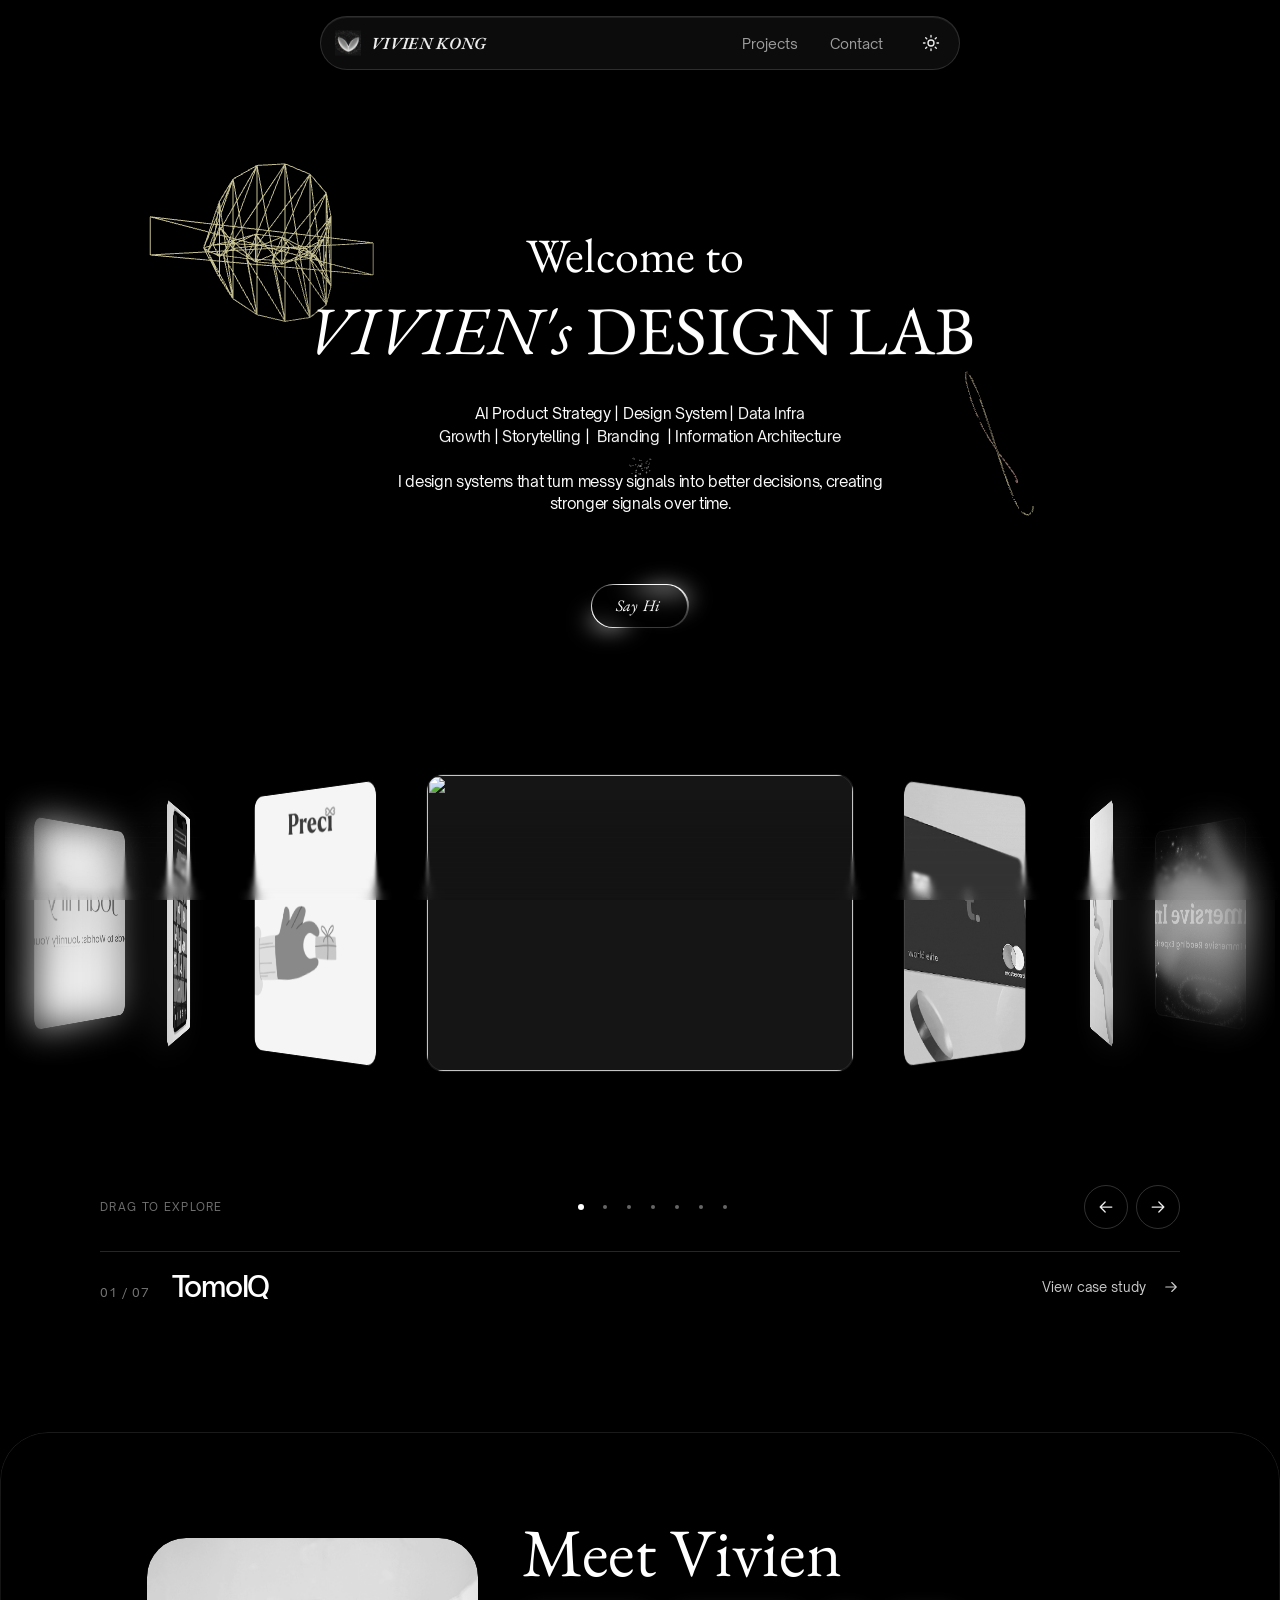
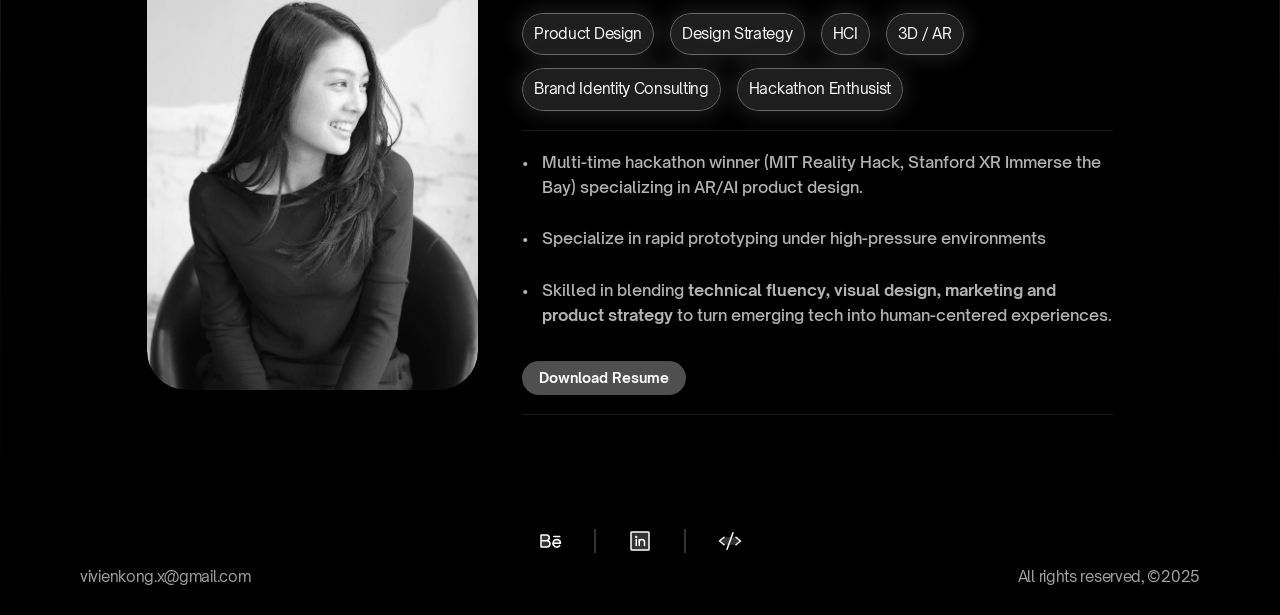
==== index.html @ ceedd413 "Halve mobile About tag row spacing" ====
<!doctype html>
<!-- Made in Framer · framer.com ✨ -->
<!-- Published May 27, 2026, 6:52 PM UTC -->
<html lang="en" data-redirect-timezone="1">
<head>
	<meta charset="utf-8">
	<script>try{document.documentElement.dataset.theme=localStorage.getItem("theme")==="light"?"light":"dark";}catch(e){document.documentElement.dataset.theme="dark";}</script>


	<script>try{if(localStorage.get("__framer_force_showing_editorbar_since")){const n=document.createElement("link");n.rel = "modulepreload";n.href="https://framer.com/edit/init.mjs";document.head.appendChild(n)}}catch(e){}</script>
	<!-- Start of headStart -->
    
    <!-- End of headStart -->
	<meta name="viewport" content="width=device-width">
	<meta name="generator" content="Framer e8a9766">
	<title>Portfolio  - Vivien Kong </title>
    <meta name="description" content="AI Product Strategy  |  Design System  |  Data Infra  |  Growth  |  Storytelling  |   Branding   |  Information Architecture
Finding meaningful signals in complexity, turn them into better metrics.">
    <meta name="framer-search-index" content="/modules/searchIndex-5Qb3MhodQpkg.json">
    <meta name="framer-search-index-fallback" content="/modules/searchIndex-IFTD3hxqTsKX.json">
    <meta name="framer-html-plugin" content="disable">
    <link href="/assets/89c45a79dab48def-yBMYvYlLS1ClzayWfNuqyWegmZA.png" rel="icon" media="(prefers-color-scheme: light)">
    <link href="/assets/f461f0417eb05da2-KedpG2CBWZkfBuV8ODHak0QSdQ.gif" rel="icon" media="(prefers-color-scheme: dark)">
    <link rel="apple-touch-icon" href="/assets/0810425c3718c421-ShjFZV9MTYw51BcxbNfErc2fkOw.png">
    <!-- Open Graph / Facebook -->
    <meta property="og:type" content="website">
    <meta property="og:title" content="Portfolio  - Vivien Kong ">
    <meta property="og:description" content="AI Product Strategy | Design System | Data Infra | Growth | Storytelling |  Branding  | Information Architecture
Finding meaningful signals in complexity, turn them into better metrics.">
    <meta property="og:image" content="/assets/a79e8473cacca26d-shXvAZsp667fiF8R4tHxDg8RtI.png">
    <!-- Twitter -->
    <meta name="twitter:card" content="summary_large_image">
    <meta name="twitter:title" content="Portfolio  - Vivien Kong ">
    <meta name="twitter:description" content="AI Product Strategy | Design System | Data Infra | Growth | Storytelling |  Branding  | Information Architecture
Finding meaningful signals in complexity, turn them into better metrics.">
    <meta name="twitter:image" content="/assets/a79e8473cacca26d-shXvAZsp667fiF8R4tHxDg8RtI.png">
	
	<style data-framer-font-css>/* latin */
@font-face {
  font-family: 'Asul';
  font-style: normal;
  font-weight: 700;
  font-display: swap;
  src: url(/assets/ca6c838ded20a3cf-VuJxdNjKxYr40U8qSKHdOQ.woff2) format('woff2');
  unicode-range: U+0000-00FF, U+0131, U+0152-0153, U+02BB-02BC, U+02C6, U+02DA, U+02DC, U+0304, U+0308, U+0329, U+2000-206F, U+20AC, U+2122, U+2191, U+2193, U+2212, U+2215, U+FEFF, U+FFFD;
}
/* cyrillic-ext */
@font-face {
  font-family: 'Geist';
  font-style: normal;
  font-weight: 500;
  font-display: swap;
  src: url(/assets/935506314c7dd345-gyBhhwUxId8gMGYQMKR3pzfaWI_RruMIl5na-1Q.woff2) format('woff2');
  unicode-range: U+0460-052F, U+1C80-1C8A, U+20B4, U+2DE0-2DFF, U+A640-A69F, U+FE2E-FE2F;
}
/* cyrillic */
@font-face {
  font-family: 'Geist';
  font-style: normal;
  font-weight: 500;
  font-display: swap;
  src: url(/assets/5ad72be4dfbce5fc-gyBhhwUxId8gMGYQMKR3pzfaWI_RruMInpna-1Q.woff2) format('woff2');
  unicode-range: U+0301, U+0400-045F, U+0490-0491, U+04B0-04B1, U+2116;
}
/* vietnamese */
@font-face {
  font-family: 'Geist';
  font-style: normal;
  font-weight: 500;
  font-display: swap;
  src: url(/assets/c10825cef1a6409c-gyBhhwUxId8gMGYQMKR3pzfaWI_RruMIlZna-1Q.woff2) format('woff2');
  unicode-range: U+0102-0103, U+0110-0111, U+0128-0129, U+0168-0169, U+01A0-01A1, U+01AF-01B0, U+0300-0301, U+0303-0304, U+0308-0309, U+0323, U+0329, U+1EA0-1EF9, U+20AB;
}
/* latin-ext */
@font-face {
  font-family: 'Geist';
  font-style: normal;
  font-weight: 500;
  font-display: swap;
  src: url(/assets/ff5ac45f5664c05b-gyBhhwUxId8gMGYQMKR3pzfaWI_RruMIlJna-1Q.woff2) format('woff2');
  unicode-range: U+0100-02BA, U+02BD-02C5, U+02C7-02CC, U+02CE-02D7, U+02DD-02FF, U+0304, U+0308, U+0329, U+1D00-1DBF, U+1E00-1E9F, U+1EF2-1EFF, U+2020, U+20A0-20AB, U+20AD-20C0, U+2113, U+2C60-2C7F, U+A720-A7FF;
}
/* latin */
@font-face {
  font-family: 'Geist';
  font-style: normal;
  font-weight: 500;
  font-display: swap;
  src: url(/assets/be898e0cdeb75c62-gyBhhwUxId8gMGYQMKR3pzfaWI_RruMImpna.woff2) format('woff2');
  unicode-range: U+0000-00FF, U+0131, U+0152-0153, U+02BB-02BC, U+02C6, U+02DA, U+02DC, U+0304, U+0308, U+0329, U+2000-206F, U+20AC, U+2122, U+2191, U+2193, U+2212, U+2215, U+FEFF, U+FFFD;
}
/* latin-ext */
@font-face {
  font-family: 'Instrument Serif';
  font-style: italic;
  font-weight: 400;
  font-display: swap;
  src: url(/assets/ad94e0845b567b3e-jizHRFtNs2ka5fXjeivQ4LroWlx-6zAjgn7MsNo.woff2) format('woff2');
  unicode-range: U+0100-02BA, U+02BD-02C5, U+02C7-02CC, U+02CE-02D7, U+02DD-02FF, U+0304, U+0308, U+0329, U+1D00-1DBF, U+1E00-1E9F, U+1EF2-1EFF, U+2020, U+20A0-20AB, U+20AD-20C0, U+2113, U+2C60-2C7F, U+A720-A7FF;
}
/* latin */
@font-face {
  font-family: 'Instrument Serif';
  font-style: italic;
  font-weight: 400;
  font-display: swap;
  src: url(/assets/0d985700e8380551-jizHRFtNs2ka5fXjeivQ4LroWlx-6zAjjH7M.woff2) format('woff2');
  unicode-range: U+0000-00FF, U+0131, U+0152-0153, U+02BB-02BC, U+02C6, U+02DA, U+02DC, U+0304, U+0308, U+0329, U+2000-206F, U+20AC, U+2122, U+2191, U+2193, U+2212, U+2215, U+FEFF, U+FFFD;
}
/* latin-ext */
@font-face {
  font-family: 'Instrument Serif';
  font-style: normal;
  font-weight: 400;
  font-display: swap;
  src: url(/assets/41fe32a095c15375-jizBRFtNs2ka5fXjeivQ4LroWlx-6zsTjmbI.woff2) format('woff2');
  unicode-range: U+0100-02BA, U+02BD-02C5, U+02C7-02CC, U+02CE-02D7, U+02DD-02FF, U+0304, U+0308, U+0329, U+1D00-1DBF, U+1E00-1E9F, U+1EF2-1EFF, U+2020, U+20A0-20AB, U+20AD-20C0, U+2113, U+2C60-2C7F, U+A720-A7FF;
}
/* latin */
@font-face {
  font-family: 'Instrument Serif';
  font-style: normal;
  font-weight: 400;
  font-display: swap;
  src: url(/assets/05103e2a779c2bd1-jizBRFtNs2ka5fXjeivQ4LroWlx-6zUTjg.woff2) format('woff2');
  unicode-range: U+0000-00FF, U+0131, U+0152-0153, U+02BB-02BC, U+02C6, U+02DA, U+02DC, U+0304, U+0308, U+0329, U+2000-206F, U+20AC, U+2122, U+2191, U+2193, U+2212, U+2215, U+FEFF, U+FFFD;
}
/* cyrillic-ext */
@font-face {
  font-family: 'Inter';
  font-style: normal;
  font-weight: 300;
  font-display: swap;
  src: url(/assets/79909999217a6ae1-UcCO3FwrK3iLTeHuS_nVMrMxCp50SjIw2boKoduKmMEVuOKfAZJhiI2B.woff2) format('woff2');
  unicode-range: U+0460-052F, U+1C80-1C8A, U+20B4, U+2DE0-2DFF, U+A640-A69F, U+FE2E-FE2F;
}
/* cyrillic */
@font-face {
  font-family: 'Inter';
  font-style: normal;
  font-weight: 300;
  font-display: swap;
  src: url(/assets/d75245ed4dece25f-UcCO3FwrK3iLTeHuS_nVMrMxCp50SjIw2boKoduKmMEVuOKfAZthiI2B.woff2) format('woff2');
  unicode-range: U+0301, U+0400-045F, U+0490-0491, U+04B0-04B1, U+2116;
}
/* greek-ext */
@font-face {
  font-family: 'Inter';
  font-style: normal;
  font-weight: 300;
  font-display: swap;
  src: url(/assets/ac3f437931afd44d-UcCO3FwrK3iLTeHuS_nVMrMxCp50SjIw2boKoduKmMEVuOKfAZNhiI2B.woff2) format('woff2');
  unicode-range: U+1F00-1FFF;
}
/* greek */
@font-face {
  font-family: 'Inter';
  font-style: normal;
  font-weight: 300;
  font-display: swap;
  src: url(/assets/36a7e016f9d5c939-UcCO3FwrK3iLTeHuS_nVMrMxCp50SjIw2boKoduKmMEVuOKfAZxhiI2B.woff2) format('woff2');
  unicode-range: U+0370-0377, U+037A-037F, U+0384-038A, U+038C, U+038E-03A1, U+03A3-03FF;
}
/* vietnamese */
@font-face {
  font-family: 'Inter';
  font-style: normal;
  font-weight: 300;
  font-display: swap;
  src: url(/assets/6e1cc28ee3a903ee-UcCO3FwrK3iLTeHuS_nVMrMxCp50SjIw2boKoduKmMEVuOKfAZBhiI2B.woff2) format('woff2');
  unicode-range: U+0102-0103, U+0110-0111, U+0128-0129, U+0168-0169, U+01A0-01A1, U+01AF-01B0, U+0300-0301, U+0303-0304, U+0308-0309, U+0323, U+0329, U+1EA0-1EF9, U+20AB;
}
/* latin-ext */
@font-face {
  font-family: 'Inter';
  font-style: normal;
  font-weight: 300;
  font-display: swap;
  src: url(/assets/caea67f8c294aef3-UcCO3FwrK3iLTeHuS_nVMrMxCp50SjIw2boKoduKmMEVuOKfAZFhiI2B.woff2) format('woff2');
  unicode-range: U+0100-02BA, U+02BD-02C5, U+02C7-02CC, U+02CE-02D7, U+02DD-02FF, U+0304, U+0308, U+0329, U+1D00-1DBF, U+1E00-1E9F, U+1EF2-1EFF, U+2020, U+20A0-20AB, U+20AD-20C0, U+2113, U+2C60-2C7F, U+A720-A7FF;
}
/* latin */
@font-face {
  font-family: 'Inter';
  font-style: normal;
  font-weight: 300;
  font-display: swap;
  src: url(/assets/45c8e65a77161d5f-UcCO3FwrK3iLTeHuS_nVMrMxCp50SjIw2boKoduKmMEVuOKfAZ9hiA.woff2) format('woff2');
  unicode-range: U+0000-00FF, U+0131, U+0152-0153, U+02BB-02BC, U+02C6, U+02DA, U+02DC, U+0304, U+0308, U+0329, U+2000-206F, U+20AC, U+2122, U+2191, U+2193, U+2212, U+2215, U+FEFF, U+FFFD;
}
/* cyrillic-ext */
@font-face {
  font-family: 'Plus Jakarta Sans';
  font-style: normal;
  font-weight: 700;
  font-display: swap;
  src: url(/assets/e49c149f397dc4bc-LDIbaomQNQcsA88c7O9yZ4KMCoOg4IA6-91aHEjcWuA_Tkn9QB_VIKg.woff2) format('woff2');
  unicode-range: U+0460-052F, U+1C80-1C8A, U+20B4, U+2DE0-2DFF, U+A640-A69F, U+FE2E-FE2F;
}
/* vietnamese */
@font-face {
  font-family: 'Plus Jakarta Sans';
  font-style: normal;
  font-weight: 700;
  font-display: swap;
  src: url(/assets/de415cb0b7d2bef3-LDIbaomQNQcsA88c7O9yZ4KMCoOg4IA6-91aHEjcWuA_Tkn9Qh_VIKg.woff2) format('woff2');
  unicode-range: U+0102-0103, U+0110-0111, U+0128-0129, U+0168-0169, U+01A0-01A1, U+01AF-01B0, U+0300-0301, U+0303-0304, U+0308-0309, U+0323, U+0329, U+1EA0-1EF9, U+20AB;
}
/* latin-ext */
@font-face {
  font-family: 'Plus Jakarta Sans';
  font-style: normal;
  font-weight: 700;
  font-display: swap;
  src: url(/assets/2cd78528fcde0182-LDIbaomQNQcsA88c7O9yZ4KMCoOg4IA6-91aHEjcWuA_Tkn9Qx_VIKg.woff2) format('woff2');
  unicode-range: U+0100-02BA, U+02BD-02C5, U+02C7-02CC, U+02CE-02D7, U+02DD-02FF, U+0304, U+0308, U+0329, U+1D00-1DBF, U+1E00-1E9F, U+1EF2-1EFF, U+2020, U+20A0-20AB, U+20AD-20C0, U+2113, U+2C60-2C7F, U+A720-A7FF;
}
/* latin */
@font-face {
  font-family: 'Plus Jakarta Sans';
  font-style: normal;
  font-weight: 700;
  font-display: swap;
  src: url(/assets/850ef53d5138b620-LDIbaomQNQcsA88c7O9yZ4KMCoOg4IA6-91aHEjcWuA_Tkn9TR_V.woff2) format('woff2');
  unicode-range: U+0000-00FF, U+0131, U+0152-0153, U+02BB-02BC, U+02C6, U+02DA, U+02DC, U+0304, U+0308, U+0329, U+2000-206F, U+20AC, U+2122, U+2191, U+2193, U+2212, U+2215, U+FEFF, U+FFFD;
}
/* cyrillic-ext */
@font-face {
  font-family: 'Geist Mono';
  font-style: normal;
  font-weight: 500;
  src: url(/assets/c206f4682142217a-or3yQ6H-1_WfwkMZI_qYPLs1a-t7PU0AbeEPKK5Z5ClqOw.woff2) format('woff2');
  unicode-range: U+0460-052F, U+1C80-1C8A, U+20B4, U+2DE0-2DFF, U+A640-A69F, U+FE2E-FE2F;
}
/* cyrillic */
@font-face {
  font-family: 'Geist Mono';
  font-style: normal;
  font-weight: 500;
  src: url(/assets/a2c26a3c33ca73b1-or3yQ6H-1_WfwkMZI_qYPLs1a-t7PU0AbeEPKK5Q5ClqOw.woff2) format('woff2');
  unicode-range: U+0301, U+0400-045F, U+0490-0491, U+04B0-04B1, U+2116;
}
/* symbols2 */
@font-face {
  font-family: 'Geist Mono';
  font-style: normal;
  font-weight: 500;
  src: url(/assets/a605909495e8b831-or3yQ6H-1_WfwkMZI_qYPLs1a-t7PU0AbeEPKK7uxQxXAuk.woff2) format('woff2');
  unicode-range: U+2000-2001, U+2004-2008, U+200A, U+23B8-23BD, U+2500-259F;
}
/* vietnamese */
@font-face {
  font-family: 'Geist Mono';
  font-style: normal;
  font-weight: 500;
  src: url(/assets/0bde1b83c7a221c4-or3yQ6H-1_WfwkMZI_qYPLs1a-t7PU0AbeEPKK5b5ClqOw.woff2) format('woff2');
  unicode-range: U+0102-0103, U+0110-0111, U+0128-0129, U+0168-0169, U+01A0-01A1, U+01AF-01B0, U+0300-0301, U+0303-0304, U+0308-0309, U+0323, U+0329, U+1EA0-1EF9, U+20AB;
}
/* latin-ext */
@font-face {
  font-family: 'Geist Mono';
  font-style: normal;
  font-weight: 500;
  src: url(/assets/18e3c1f452e99dbc-or3yQ6H-1_WfwkMZI_qYPLs1a-t7PU0AbeEPKK5a5ClqOw.woff2) format('woff2');
  unicode-range: U+0100-02BA, U+02BD-02C5, U+02C7-02CC, U+02CE-02D7, U+02DD-02FF, U+0304, U+0308, U+0329, U+1D00-1DBF, U+1E00-1E9F, U+1EF2-1EFF, U+2020, U+20A0-20AB, U+20AD-20C0, U+2113, U+2C60-2C7F, U+A720-A7FF;
}
/* latin */
@font-face {
  font-family: 'Geist Mono';
  font-style: normal;
  font-weight: 500;
  src: url(/assets/53f256c9002915ae-or3yQ6H-1_WfwkMZI_qYPLs1a-t7PU0AbeEPKK5U5Ck.woff2) format('woff2');
  unicode-range: U+0000-00FF, U+0131, U+0152-0153, U+02BB-02BC, U+02C6, U+02DA, U+02DC, U+0304, U+0308, U+0329, U+2000-206F, U+20AC, U+2122, U+2191, U+2193, U+2212, U+2215, U+FEFF, U+FFFD;
}

@font-face { font-family: "Flow Circular"; src: url("/assets/07b8e204a6f246d5-lJwB-pc4j2F-H8YKuyvfxdZ45iLpWdr2rIg.woff2"); font-style: normal; font-weight: 400 }
@font-face { font-family: "Inter"; src: url("/assets/ba02b29b109b0773-5vvr9Vy74if2I6bQbJvbw7SY1pQ.woff2"); font-display: swap; font-style: normal; font-weight: 400; unicode-range: U+0460-052F, U+1C80-1C88, U+20B4, U+2DE0-2DFF, U+A640-A69F, U+FE2E-FE2F }
@font-face { font-family: "Inter"; src: url("/assets/d342a0351181483e-EOr0mi4hNtlgWNn9if640EZzXCo.woff2"); font-display: swap; font-style: normal; font-weight: 400; unicode-range: U+0301, U+0400-045F, U+0490-0491, U+04B0-04B1, U+2116 }
@font-face { font-family: "Inter"; src: url("/assets/29ec2a1bd449544c-Y9k9QrlZAqio88Klkmbd8VoMQc.woff2"); font-display: swap; font-style: normal; font-weight: 400; unicode-range: U+1F00-1FFF }
@font-face { font-family: "Inter"; src: url("/assets/2666a469c59bd1f6-OYrD2tBIBPvoJXiIHnLoOXnY9M.woff2"); font-display: swap; font-style: normal; font-weight: 400; unicode-range: U+0370-03FF }
@font-face { font-family: "Inter"; src: url("/assets/ca74d6701961184b-JeYwfuaPfZHQhEG8U5gtPDZ7WQ.woff2"); font-display: swap; font-style: normal; font-weight: 400; unicode-range: U+0100-024F, U+0259, U+1E00-1EFF, U+2020, U+20A0-20AB, U+20AD-20CF, U+2113, U+2C60-2C7F, U+A720-A7FF }
@font-face { font-family: "Inter"; src: url("/assets/5afd6099115c5013-GrgcKwrN6d3Uz8EwcLHZxwEfC4.woff2"); font-display: swap; font-style: normal; font-weight: 400; unicode-range: U+0000-00FF, U+0131, U+0152-0153, U+02BB-02BC, U+02C6, U+02DA, U+02DC, U+2000-206F, U+2070, U+2074-207E, U+2080-208E, U+20AC, U+2122, U+2191, U+2193, U+2212, U+2215, U+FEFF, U+FFFD }
@font-face { font-family: "Inter"; src: url("/assets/b055aed328b37954-b6Y37FthZeALduNqHicBT6FutY.woff2"); font-display: swap; font-style: normal; font-weight: 400; unicode-range: U+0102-0103, U+0110-0111, U+0128-0129, U+0168-0169, U+01A0-01A1, U+01AF-01B0, U+1EA0-1EF9, U+20AB }
@font-face { font-family: "Inter"; src: url("/assets/3d473effb90fe382-CfMzU8w2e7tHgF4T4rATMPuWosA.woff2"); font-display: swap; font-style: italic; font-weight: 400; unicode-range: U+0460-052F, U+1C80-1C88, U+20B4, U+2DE0-2DFF, U+A640-A69F, U+FE2E-FE2F }
@font-face { font-family: "Inter"; src: url("/assets/79cc69148c964e21-867QObYax8ANsfX4TGEVU9YiCM.woff2"); font-display: swap; font-style: italic; font-weight: 400; unicode-range: U+0301, U+0400-045F, U+0490-0491, U+04B0-04B1, U+2116 }
@font-face { font-family: "Inter"; src: url("/assets/39874444e1b09902-Oyn2ZbENFdnW7mt2Lzjk1h9Zb9k.woff2"); font-display: swap; font-style: italic; font-weight: 400; unicode-range: U+1F00-1FFF }
@font-face { font-family: "Inter"; src: url("/assets/b8b4c65d650e8243-cdAe8hgZ1cMyLu9g005pAW3xMo.woff2"); font-display: swap; font-style: italic; font-weight: 400; unicode-range: U+0370-03FF }
@font-face { font-family: "Inter"; src: url("/assets/0cdb6a6ecb3a70ce-DOfvtmE1UplCq161m6Hj8CSQYg.woff2"); font-display: swap; font-style: italic; font-weight: 400; unicode-range: U+0100-024F, U+0259, U+1E00-1EFF, U+2020, U+20A0-20AB, U+20AD-20CF, U+2113, U+2C60-2C7F, U+A720-A7FF }
@font-face { font-family: "Inter"; src: url("/assets/1ef5587c1bcb244c-pKRFNWFoZl77qYCAIp84lN1h944.woff2"); font-display: swap; font-style: italic; font-weight: 400; unicode-range: U+0000-00FF, U+0131, U+0152-0153, U+02BB-02BC, U+02C6, U+02DA, U+02DC, U+2000-206F, U+2070, U+2074-207E, U+2080-208E, U+20AC, U+2122, U+2191, U+2193, U+2212, U+2215, U+FEFF, U+FFFD }
@font-face { font-family: "Inter"; src: url("/assets/d84988c361aa82fa-tKtBcDnBMevsEEJKdNGhhkLzYo.woff2"); font-display: swap; font-style: italic; font-weight: 400; unicode-range: U+0102-0103, U+0110-0111, U+0128-0129, U+0168-0169, U+01A0-01A1, U+01AF-01B0, U+1EA0-1EF9, U+20AB }
@font-face { font-family: "Inter Variable"; src: url("/assets/89f781aa94d411dd-mYcqTSergLb16PdbJJQMl9ebYm4.woff2"); font-display: swap; font-style: normal; font-weight: 400; unicode-range: U+0460-052F, U+1C80-1C88, U+20B4, U+2DE0-2DFF, U+A640-A69F, U+FE2E-FE2F }
@font-face { font-family: "Inter Variable"; src: url("/assets/9aa59595f7b8a589-ZRl8AlxwsX1m7xS1eJCiSPbztg.woff2"); font-display: swap; font-style: normal; font-weight: 400; unicode-range: U+0301, U+0400-045F, U+0490-0491, U+04B0-04B1, U+2116 }
@font-face { font-family: "Inter Variable"; src: url("/assets/dd584bfbc3f01488-nhSQpBRqFmXNUBY2p5SENQ8NplQ.woff2"); font-display: swap; font-style: normal; font-weight: 400; unicode-range: U+1F00-1FFF }
@font-face { font-family: "Inter Variable"; src: url("/assets/9c4cf147ece08166-DYHjxG0qXjopUuruoacfl5SA.woff2"); font-display: swap; font-style: normal; font-weight: 400; unicode-range: U+0370-03FF }
@font-face { font-family: "Inter Variable"; src: url("/assets/7f426cd1b5ad2870-s7NH6sl7w4NU984r5hcmo1tPSYo.woff2"); font-display: swap; font-style: normal; font-weight: 400; unicode-range: U+0100-024F, U+0259, U+1E00-1EFF, U+2020, U+20A0-20AB, U+20AD-20CF, U+2113, U+2C60-2C7F, U+A720-A7FF }
@font-face { font-family: "Inter Variable"; src: url("/assets/93e3e9bbc97f5acb-7lw0VWkeXrGYJT05oB3DsFy8BaY.woff2"); font-display: swap; font-style: normal; font-weight: 400; unicode-range: U+0000-00FF, U+0131, U+0152-0153, U+02BB-02BC, U+02C6, U+02DA, U+02DC, U+2000-206F, U+2070, U+2074-207E, U+2080-208E, U+20AC, U+2122, U+2191, U+2193, U+2212, U+2215, U+FEFF, U+FFFD }
@font-face { font-family: "Inter Variable"; src: url("/assets/707fdc780856e7fc-wx5nfqEgOXnxuFaxB0Mn9OhmcZA.woff2"); font-display: swap; font-style: normal; font-weight: 400; unicode-range: U+0102-0103, U+0110-0111, U+0128-0129, U+0168-0169, U+01A0-01A1, U+01AF-01B0, U+1EA0-1EF9, U+20AB }
@font-face { font-family: "Inter"; src: url("/assets/48d547890ca14616-DpPBYI0sL4fYLgAkX8KXOPVt7c.woff2"); font-display: swap; font-style: normal; font-weight: 700; unicode-range: U+0460-052F, U+1C80-1C88, U+20B4, U+2DE0-2DFF, U+A640-A69F, U+FE2E-FE2F }
@font-face { font-family: "Inter"; src: url("/assets/b7bcaf4d3812f980-4RAEQdEOrcnDkhHiiCbJOw92Lk.woff2"); font-display: swap; font-style: normal; font-weight: 700; unicode-range: U+0301, U+0400-045F, U+0490-0491, U+04B0-04B1, U+2116 }
@font-face { font-family: "Inter"; src: url("/assets/f5679bd140c345da-1K3W8DizY3v4emK8Mb08YHxTbs.woff2"); font-display: swap; font-style: normal; font-weight: 700; unicode-range: U+1F00-1FFF }
@font-face { font-family: "Inter"; src: url("/assets/4c7778edc8ca1cb1-tUSCtfYVM1I1IchuyCwz9gDdQ.woff2"); font-display: swap; font-style: normal; font-weight: 700; unicode-range: U+0370-03FF }
@font-face { font-family: "Inter"; src: url("/assets/388a7c4ebd43469a-VgYFWiwsAC5OYxAycRXXvhze58.woff2"); font-display: swap; font-style: normal; font-weight: 700; unicode-range: U+0100-024F, U+0259, U+1E00-1EFF, U+2020, U+20A0-20AB, U+20AD-20CF, U+2113, U+2C60-2C7F, U+A720-A7FF }
@font-face { font-family: "Inter"; src: url("/assets/cd48ba5f964ee1a0-syRNPWzAMIrcJ3wIlPIP43KjQs.woff2"); font-display: swap; font-style: normal; font-weight: 700; unicode-range: U+0000-00FF, U+0131, U+0152-0153, U+02BB-02BC, U+02C6, U+02DA, U+02DC, U+2000-206F, U+2070, U+2074-207E, U+2080-208E, U+20AC, U+2122, U+2191, U+2193, U+2212, U+2215, U+FEFF, U+FFFD }
@font-face { font-family: "Inter"; src: url("/assets/c0215d82c6dd9ed2-GIryZETIX4IFypco5pYZONKhJIo.woff2"); font-display: swap; font-style: normal; font-weight: 700; unicode-range: U+0102-0103, U+0110-0111, U+0128-0129, U+0168-0169, U+01A0-01A1, U+01AF-01B0, U+1EA0-1EF9, U+20AB }
@font-face { font-family: "Inter"; src: url("/assets/1f1f2cc180697dbd-H89BbHkbHDzlxZzxi8uPzTsp90.woff2"); font-display: swap; font-style: italic; font-weight: 700; unicode-range: U+0460-052F, U+1C80-1C88, U+20B4, U+2DE0-2DFF, U+A640-A69F, U+FE2E-FE2F }
@font-face { font-family: "Inter"; src: url("/assets/1f3e1827f7fa5bac-u6gJwDuwB143kpNK1T1MDKDWkMc.woff2"); font-display: swap; font-style: italic; font-weight: 700; unicode-range: U+0301, U+0400-045F, U+0490-0491, U+04B0-04B1, U+2116 }
@font-face { font-family: "Inter"; src: url("/assets/2ca7f64738741418-43sJ6MfOPh1LCJt46OvyDuSbA6o.woff2"); font-display: swap; font-style: italic; font-weight: 700; unicode-range: U+1F00-1FFF }
@font-face { font-family: "Inter"; src: url("/assets/0c089940c6ec5a6c-wccHG0r4gBDAIRhfHiOlq6oEkqw.woff2"); font-display: swap; font-style: italic; font-weight: 700; unicode-range: U+0370-03FF }
@font-face { font-family: "Inter"; src: url("/assets/dfa7f96c71c1563d-WZ367JPwf9bRW6LdTHN8rXgSjw.woff2"); font-display: swap; font-style: italic; font-weight: 700; unicode-range: U+0100-024F, U+0259, U+1E00-1EFF, U+2020, U+20A0-20AB, U+20AD-20CF, U+2113, U+2C60-2C7F, U+A720-A7FF }
@font-face { font-family: "Inter"; src: url("/assets/b59b5fa8f1d5e251-ia3uin3hQWqDrVloC1zEtYHWw.woff2"); font-display: swap; font-style: italic; font-weight: 700; unicode-range: U+0000-00FF, U+0131, U+0152-0153, U+02BB-02BC, U+02C6, U+02DA, U+02DC, U+2000-206F, U+2070, U+2074-207E, U+2080-208E, U+20AC, U+2122, U+2191, U+2193, U+2212, U+2215, U+FEFF, U+FFFD }
@font-face { font-family: "Inter"; src: url("/assets/e340c6acada33bd1-2A4Xx7CngadFGlVV4xrO06OBHY.woff2"); font-display: swap; font-style: italic; font-weight: 700; unicode-range: U+0102-0103, U+0110-0111, U+0128-0129, U+0168-0169, U+01A0-01A1, U+01AF-01B0, U+1EA0-1EF9, U+20AB }
@font-face { font-family: "Inter"; src: url("/assets/61418a355f788553-vQyevYAyHtARFwPqUzQGpnDs.woff2"); font-display: swap; font-style: normal; font-weight: 400; unicode-range: U+0000-00FF, U+0131, U+0152-0153, U+02BB-02BC, U+02C6, U+02DA, U+02DC, U+2000-206F, U+2074, U+20AC, U+2122, U+2191, U+2193, U+2212, U+2215, U+FEFF, U+FFFD }
@font-face { font-family: "Satoshi"; src: url("/assets/2f3cfb7ef832428e-7AHDUZ4A7LFLVFUIFSARGIWCRQJHISQP.woff2"); font-display: swap; font-style: normal; font-weight: 500 }
@font-face { font-family: "Satoshi"; src: url("/assets/50baa6608ee6f4fe-GHM6WVH6MILNYOOCXHXB5GTSGNTMGXZR.woff2"); font-display: swap; font-style: normal; font-weight: 700 }
@font-face { font-family: "Satoshi"; src: url("/assets/3a63d66f7a6b4dce-BKWEE3VKGTFABE37K2DTH625VUSN2N35.woff2"); font-display: swap; font-style: italic; font-weight: 700 }
@font-face { font-family: "Satoshi"; src: url("/assets/1b7a092972c4a8c2-ZHME2QIRFR7UPJ47NLY27RCAFY44CKZJ.woff2"); font-display: swap; font-style: italic; font-weight: 500 }
@font-face { font-family: "Archivo"; src: url("/assets/9ed10cfc66ad390f-EPHSF4UBJRLGUILEFJVCMY7ET4W5HPUF.woff2"); font-display: swap; font-style: normal; font-weight: 500 }
@font-face { font-family: "Lavoir"; src: url("/assets/fefc50e35f68672f-WDHHhf1NbJNfhYiBc1UZ9HCdBU.woff2"); font-style: normal; font-weight: 400 }
@font-face { font-family: "Open Sauce Sans"; src: url("/assets/178058e7f11cfc5e-O2R7AhA6wjBk0GHLJl0N8fqxN0.woff2"); font-style: normal; font-weight: 500 }
@font-face { font-family: "Open Sauce Sans"; src: url("/assets/3c90c1c0b30caf53-14ekUNlj0vS79oF2mPCC9M9Rng.woff2"); font-style: normal; font-weight: 700 }
@font-face { font-family: "Open Sauce Sans"; src: url("/assets/f40f58af32180281-VvQsG6v03iEur3JMvHc8uDrkGo.woff2"); font-style: normal; font-weight: 400 }
@font-face { font-family: "Open Sauce Sans"; src: url("/assets/0e5d39cee278836e-zQSqyII73OArWtnldbZwdMPriEE.woff2"); font-style: normal; font-weight: 800 }
@font-face { font-family: "Open Sauce Sans"; src: url("/assets/0deacfb20da4c884-FU5SehNS0gqCfI1z9VMQFQ9kps.woff2"); font-style: normal; font-weight: 600 }
@font-face { font-family: "Instrument Serif Placeholder"; src: local("Times New Roman"); ascent-override: 117.87%; descent-override: 36.91%; line-gap-override: 0.00%; size-adjust: 83.99% }
@font-face { font-family: "Inter Placeholder"; src: local("Arial"); ascent-override: 89.79%; descent-override: 22.36%; line-gap-override: 0.00%; size-adjust: 107.89% }
@font-face { font-family: "Plus Jakarta Sans Placeholder"; src: local("Arial"); ascent-override: 98.16%; descent-override: 20.99%; line-gap-override: 0.00%; size-adjust: 105.75% }
@font-face { font-family: "Geist Placeholder"; src: local("Arial"); ascent-override: 94.47%; descent-override: 27.73%; line-gap-override: 0.00%; size-adjust: 106.39% }
@font-face { font-family: "Asul Placeholder"; src: local("Times New Roman"); ascent-override: 87.42%; descent-override: 24.32%; line-gap-override: 0.00%; size-adjust: 108.56% }
@font-face { font-family: "Inter Variable Placeholder"; src: local("Arial"); ascent-override: 89.79%; descent-override: 22.36%; line-gap-override: 0.00%; size-adjust: 107.89% }
@font-face { font-family: "Satoshi Placeholder"; src: local("Arial"); ascent-override: 102.23%; descent-override: 24.29%; line-gap-override: 10.12%; size-adjust: 98.80% }
@font-face { font-family: "Archivo Placeholder"; src: local("Arial"); ascent-override: 112.34%; descent-override: 41.50%; line-gap-override: 9.11%; size-adjust: 98.81% }</style>
	<link href="https://fonts.gstatic.com" rel="preconnect" crossorigin>
    <link href="https://fonts.gstatic.com" rel="preconnect" crossorigin>
	<meta name="robots" content="max-image-preview:large"><link rel="canonical" href="https://vivienkong.com/"><meta property="og:url" content="https://vivienkong.com/"><style data-framer-breakpoint-css>@media(min-width: 1200px){.hidden-72rtr7{display:none!important}}@media(min-width: 810px) and (max-width: 1199.98px){.hidden-10hqf1j{display:none!important}}@media(max-width: 809.98px){.hidden-bf22ba{display:none!important}}@media(min-width: 1200px){.hidden-povseb{display:none!important}}@media(min-width: 1200px) and (max-width: 1199.98px){.hidden-n3g00u{display:none!important}}@media(min-width: 1200px) and (max-width: 1199.98px){.hidden-6npt0o{display:none!important}}@media(min-width: 810px) and (max-width: 1199.98px){.hidden-aptkhi{display:none!important}}@media(max-width: 809.98px){.hidden-15ua2m0{display:none!important}}</style><style data-framer-css-ssr-minified data-framer-components="framer-lib-cursors-host framer-yiFy5 PropertyOverrides framer-00i2Q framer-lib-combinedCSSRules framer-wqbCC framer-qg9d6 framer-CFeeQ framer-0tArv framer-2y3k2 framer-7kS73 framer-5gp6M framer-ULBD3 framer-ZtQSM framer-MJ2vv framer-qVh2c framer-icXAD">html,body,#main{box-sizing:border-box;margin:0;padding:0}:root{-webkit-font-smoothing:antialiased;-moz-osx-font-smoothing:grayscale}*{box-sizing:border-box;-webkit-font-smoothing:inherit}h1,h2,h3,h4,h5,h6,p,figure{margin:0}body,input,textarea,select,button{font-family:sans-serif;font-size:12px}body{--token-67527bae-cc15-4839-8636-c9b28351e4d7:#fff;--token-f50a08ee-89ba-45ba-bd59-521f4e9cdc51:#000;--token-54e6a972-2be4-40f1-88e3-a0431ea81021:#ffffff1a;--token-cc7c73b0-b7c0-47c8-8487-b084b19b7755:#000c;--token-42cff841-0b54-4377-bc4a-66e7d7690432:#ffffffa6;--token-0c62d1bb-1ac3-4cd6-8f0f-8ee3950e02c0:#0d0d0d;--token-e4e6cca0-19fa-483d-9220-ccc9f275a14b:gold;--framer-will-change-override:none}@supports (background:-webkit-named-image(i)) and (not (grid-template-rows:subgrid)){body{--framer-will-change-override:transform}}@supports (background:-webkit-named-image(i)) and (not (position-area:top right)){body{--framer-will-change-filter-override:filter}}[data-framer-component-type=Text] div div span,[data-framer-component-type=Text] a div span,[data-framer-component-type=Text] span span span,[data-framer-component-type=Text] p span span,[data-framer-component-type=Text] h1 span span,[data-framer-component-type=Text] h2 span span,[data-framer-component-type=Text] h3 span span,[data-framer-component-type=Text] h4 span span,[data-framer-component-type=Text] h5 span span,[data-framer-component-type=Text] h6 span span,[data-framer-component-type=Text] a{font-family:var(--font-family);font-style:var(--font-style);font-weight:min(calc(var(--framer-font-weight-increase,0) + var(--font-weight,400)),900);color:var(--text-color);letter-spacing:var(--letter-spacing);font-size:var(--font-size);text-transform:var(--text-transform);--text-decoration:var(--framer-text-decoration-style,solid)var(--framer-text-decoration,none)var(--framer-text-decoration-color,currentcolor)var(--framer-text-decoration-thickness,auto);--text-decoration-skip-ink:var(--framer-text-decoration-skip-ink);--text-underline-offset:var(--framer-text-decoration-offset);line-height:var(--line-height);--font-family:var(--framer-font-family);--font-style:var(--framer-font-style);--font-weight:var(--framer-font-weight);--text-color:var(--framer-text-color);--letter-spacing:var(--framer-letter-spacing);--font-size:var(--framer-font-size);--text-transform:var(--framer-text-transform);--line-height:var(--framer-line-height)}@supports not (color:color(display-p3 1 1 1)){p.framer-text,div.framer-text,h1.framer-text,h2.framer-text,h3.framer-text,h4.framer-text,h5.framer-text,h6.framer-text,li.framer-text,ol.framer-text,ul.framer-text,span.framer-text:not([data-text-fill]){color:var(--framer-blockquote-text-color-rgb,var(--framer-blockquote-text-color,var(--framer-text-color-rgb,var(--framer-text-color,#000))));-webkit-text-stroke-color:var(--framer-text-stroke-color-rgb,var(--framer-text-stroke-color,initial))}mark.framer-text{background-color:var(--framer-blockquote-text-background-color-rgb,var(--framer-blockquote-text-background-color,var(--framer-text-background-color-rgb,var(--framer-text-background-color,initial))))}}@supports not (color:color(display-p3 1 1 1)){code.framer-text,code.framer-text span.framer-text:not([data-text-fill]){color:var(--framer-blockquote-text-color-rgb,var(--framer-blockquote-text-color,var(--framer-code-text-color-rgb,var(--framer-code-text-color,var(--framer-text-color-rgb,var(--framer-text-color,#000))))))}}@supports not (color:color(display-p3 1 1 1)){a.framer-text,span.framer-text[data-nested-link]{color:var(--framer-blockquote-text-color-rgb,var(--framer-blockquote-text-color,var(--framer-link-text-color-rgb,var(--framer-link-text-color,var(--framer-text-color-rgb,var(--framer-text-color,#000))))));background-color:var(--framer-link-text-background-color-rgb,var(--framer-link-text-background-color,initial));-webkit-text-decoration-color:var(--framer-link-text-decoration-color-rgb,var(--framer-link-text-decoration-color,var(--framer-text-decoration-color-rgb,var(--framer-text-decoration-color,currentcolor))));text-decoration-color:var(--framer-link-text-decoration-color-rgb,var(--framer-link-text-decoration-color,var(--framer-text-decoration-color-rgb,var(--framer-text-decoration-color,currentcolor))))}}@supports not (color:color(display-p3 1 1 1)){code.framer-text a.framer-text,code.framer-text a.framer-text span.framer-text:not([data-text-fill]),code.framer-text span.framer-text[data-nested-link],code.framer-text span.framer-text[data-nested-link] span.framer-text:not([data-text-fill]){color:var(--framer-blockquote-text-color-rgb,var(--framer-blockquote-text-color,var(--framer-link-text-color-rgb,var(--framer-link-text-color,var(--framer-code-text-color-rgb,var(--framer-code-text-color,var(--framer-text-color-rgb,var(--framer-text-color,#000))))))))}}@supports not (color:color(display-p3 1 1 1)){a.framer-text:hover,span.framer-text[data-nested-link]:hover{color:var(--framer-link-hover-text-color-rgb,var(--framer-link-hover-text-color,var(--framer-blockquote-text-color-rgb,var(--framer-blockquote-text-color,var(--framer-link-text-color-rgb,var(--framer-link-text-color,var(--framer-text-color-rgb,var(--framer-text-color,#000))))))));background-color:var(--framer-link-hover-text-background-color-rgb,var(--framer-link-hover-text-background-color,var(--framer-link-text-background-color-rgb,var(--framer-link-text-background-color,var(--framer-text-background-color-rgb,var(--framer-text-background-color,initial))))));-webkit-text-decoration-color:var(--framer-link-hover-text-decoration-color-rgb,var(--framer-link-hover-text-decoration-color,var(--framer-link-text-decoration-color-rgb,var(--framer-link-text-decoration-color,var(--framer-text-decoration-color-rgb,var(--framer-text-decoration-color,currentcolor))))));text-decoration-color:var(--framer-link-hover-text-decoration-color-rgb,var(--framer-link-hover-text-decoration-color,var(--framer-link-text-decoration-color-rgb,var(--framer-link-text-decoration-color,var(--framer-text-decoration-color-rgb,var(--framer-text-decoration-color,currentcolor))))))}}@supports not (color:color(display-p3 1 1 1)){code.framer-text a.framer-text:hover,code.framer-text span.framer-text[data-nested-link]:hover{color:var(--framer-link-hover-text-color-rgb,var(--framer-link-hover-text-color,var(--framer-blockquote-text-color-rgb,var(--framer-blockquote-text-color,var(--framer-link-text-color-rgb,var(--framer-link-text-color,var(--framer-code-text-color-rgb,var(--framer-code-text-color,var(--framer-text-color-rgb,var(--framer-text-color,#000))))))))))}}@supports not (color:color(display-p3 1 1 1)){a.framer-text[data-framer-page-link-current],span.framer-text[data-framer-page-link-current]{color:var(--framer-link-current-text-color-rgb,var(--framer-link-current-text-color,var(--framer-link-text-color-rgb,var(--framer-link-text-color,var(--framer-text-color-rgb,var(--framer-text-color,#000))))));background-color:var(--framer-link-current-text-background-color-rgb,var(--framer-link-current-text-background-color,var(--framer-link-text-background-color-rgb,var(--framer-link-text-background-color,var(--framer-text-background-color-rgb,var(--framer-text-background-color,initial))))));-webkit-text-decoration-color:var(--framer-link-current-text-decoration-color-rgb,var(--framer-link-current-text-decoration-color,var(--framer-link-text-decoration-color-rgb,var(--framer-link-text-decoration-color,var(--framer-text-decoration-color-rgb,var(--framer-text-decoration-color,currentcolor))))));text-decoration-color:var(--framer-link-current-text-decoration-color-rgb,var(--framer-link-current-text-decoration-color,var(--framer-link-text-decoration-color-rgb,var(--framer-link-text-decoration-color,var(--framer-text-decoration-color-rgb,var(--framer-text-decoration-color,currentcolor))))))}}@supports not (color:color(display-p3 1 1 1)){code.framer-text a.framer-text[data-framer-page-link-current],code.framer-text a.framer-text[data-framer-page-link-current] span.framer-text:not([data-text-fill]),code.framer-text span.framer-text[data-framer-page-link-current],code.framer-text span.framer-text[data-framer-page-link-current] span.framer-text:not([data-text-fill]){color:var(--framer-link-current-text-color-rgb,var(--framer-link-current-text-color,var(--framer-link-text-color-rgb,var(--framer-link-text-color,var(--framer-code-text-color-rgb,var(--framer-code-text-color,var(--framer-text-color-rgb,var(--framer-text-color,#000))))))));background-color:var(--framer-link-current-text-background-color-rgb,var(--framer-link-current-text-background-color,var(--framer-link-text-background-color-rgb,var(--framer-link-text-background-color,var(--framer-text-background-color-rgb,var(--framer-text-background-color,initial))))))}}@supports not (color:color(display-p3 1 1 1)){a.framer-text[data-framer-page-link-current]:hover,span.framer-text[data-framer-page-link-current]:hover{color:var(--framer-link-hover-text-color-rgb,var(--framer-link-hover-text-color,var(--framer-link-current-text-color-rgb,var(--framer-link-current-text-color,var(--framer-link-text-color-rgb,var(--framer-link-text-color,var(--framer-code-text-color-rgb,var(--framer-code-text-color,var(--framer-text-color-rgb,var(--framer-text-color,#000))))))))));background-color:var(--framer-link-hover-text-background-color-rgb,var(--framer-link-hover-text-background-color,var(--framer-link-current-text-background-color-rgb,var(--framer-link-current-text-background-color,var(--framer-link-text-background-color-rgb,var(--framer-link-text-background-color,initial))))));-webkit-text-decoration-color:var(--framer-link-hover-text-decoration-color-rgb,var(--framer-link-hover-text-decoration-color,var(--framer-link-current-text-decoration-color-rgb,var(--framer-link-current-text-decoration-color,var(--framer-link-text-decoration-color-rgb,var(--framer-link-text-decoration-color,var(--framer-text-decoration-color-rgb,var(--framer-text-decoration-color,currentcolor))))))));text-decoration-color:var(--framer-link-hover-text-decoration-color-rgb,var(--framer-link-hover-text-decoration-color,var(--framer-link-current-text-decoration-color-rgb,var(--framer-link-current-text-decoration-color,var(--framer-link-text-decoration-color-rgb,var(--framer-link-text-decoration-color,var(--framer-text-decoration-color-rgb,var(--framer-text-decoration-color,currentcolor))))))))}}@supports not (color:color(display-p3 1 1 1)){code.framer-text a.framer-text[data-framer-page-link-current]:hover,code.framer-text a.framer-text[data-framer-page-link-current]:hover span.framer-text:not([data-text-fill]),code.framer-text span.framer-text[data-framer-page-link-current]:hover,code.framer-text span.framer-text[data-framer-page-link-current]:hover span.framer-text:not([data-text-fill]){color:var(--framer-link-hover-text-color-rgb,var(--framer-link-hover-text-color,var(--framer-link-current-text-color-rgb,var(--framer-link-current-text-color,var(--framer-link-text-color-rgb,var(--framer-link-text-color,var(--framer-code-text-color-rgb,var(--framer-code-text-color,var(--framer-text-color-rgb,var(--framer-text-color,#000))))))))));background-color:var(--framer-link-hover-text-background-color-rgb,var(--framer-link-hover-text-background-color,var(--framer-link-current-text-background-color-rgb,var(--framer-link-current-text-background-color,var(--framer-link-text-background-color-rgb,var(--framer-link-text-background-color,initial))))))}}@supports not (overflow:clip){:root{--overflow-clip-fallback:hidden}}@supports (background:-webkit-named-image(i)) and (not (contain-intrinsic-size:inherit)){div.framer-text,p.framer-text,h1.framer-text,h2.framer-text,h3.framer-text,h4.framer-text,h5.framer-text,h6.framer-text,ol.framer-text,ul.framer-text,li.framer-text,blockquote.framer-text,.framer-text.framer-image{display:var(--text-truncation-display-inline-for-safari-16,revert)}div.framer-text:after,p.framer-text:after,h1.framer-text:after,h2.framer-text:after,h3.framer-text:after,h4.framer-text:after,h5.framer-text:after,h6.framer-text:after,ol.framer-text:after,ul.framer-text:after,li.framer-text:after,blockquote.framer-text:after,.framer-text.framer-image:after{content:var(--text-truncation-line-break-for-safari-16);white-space:pre}.framer-text.framer-text-module,.framer-text.framer-table-wrapper{display:var(--text-truncation-display-none-for-safari-16,revert)}p.framer-text[data-text-fill]{display:var(--text-truncation-display-inline-for-safari-16,inline-block)}}@supports (corner-shape:superellipse(2)){:root{--one-if-corner-shape-supported:1}}.framer-cursor-none,.framer-cursor-none *{cursor:none!important}.framer-pointer-events-none,.framer-pointer-events-none *{pointer-events:none!important}@supports (aspect-ratio:1){body{--framer-aspect-ratio-supported:auto}}.framer-yiFy5.framer-1ssxf18,.framer-yiFy5 .framer-1ssxf18{display:block}.framer-yiFy5.framer-povseb{background-color:var(--token-f50a08ee-89ba-45ba-bd59-521f4e9cdc51,#000);flex-flow:column;place-content:center flex-start;align-items:center;gap:0;width:100%;height:min-content;padding:0;display:flex;position:relative;overflow:hidden}.framer-yiFy5 .framer-11n6lfm-container{height:auto;position:var(--framer-canvas-fixed-position,fixed);z-index:8;flex:none;order:-1000;top:0;left:0;right:0}.framer-yiFy5 .framer-8cfs7q{background:0 0;flex-grow:1;width:0;height:0;margin:0;position:relative}.framer-yiFy5 .framer-ujdldm{z-index:0;flex:none;order:1002;height:772px;position:absolute;top:calc(47.8517% - 386px);left:0;right:0;overflow:hidden}.framer-yiFy5 .framer-1au25b8-container{z-index:0;flex:none;order:1003;width:100%;height:120px;position:relative}[data-layout-template=true]>#overlay{margin-bottom:0}@media (max-width:809.98px){.framer-yiFy5 .framer-1au25b8-container{height:auto}}@media (min-width:810px) and (max-width:1199.98px){.framer-yiFy5 .framer-1au25b8-container{height:23.7963vh}}.ssr-variant{display:contents}@supports (aspect-ratio:1){body{--framer-aspect-ratio-supported:auto}}.framer-00i2Q.framer-1a57m1n,.framer-00i2Q .framer-1a57m1n{display:block}.framer-00i2Q.framer-9hd2nx{flex-flow:row;place-content:center;align-items:center;gap:0;width:840px;height:min-content;padding:6px 0;display:flex;position:relative;overflow:visible}.framer-00i2Q .framer-1o2om4{flex-flow:row;flex:1 0 0;place-content:center flex-start;align-items:center;gap:32px;width:1px;max-width:1680px;height:min-content;padding:0 40px;display:flex;position:relative;overflow:visible}.framer-00i2Q .framer-1na3aaw{flex-flow:row;flex:1 0 0;place-content:center flex-start;align-items:center;gap:21px;width:1px;height:min-content;padding:0;display:flex;position:relative;overflow:visible}.framer-00i2Q .framer-5wie1d{flex:none;width:57px;height:53px;text-decoration:none;position:relative;overflow:visible}.framer-00i2Q .framer-kdoj2h{white-space:pre;flex:none;width:auto;height:auto;position:relative}.framer-00i2Q .framer-13zvvcx-container,.framer-00i2Q .framer-shvas7-container,.framer-00i2Q .framer-6d860w-container{flex:none;width:auto;height:auto;position:relative}.framer-00i2Q .framer-h0ping{flex-flow:row;flex:none;place-content:center;align-items:center;gap:16px;width:min-content;height:min-content;padding:0;display:flex;position:relative;overflow:visible}.framer-00i2Q .framer-466h6r{flex-flow:row;flex:none;place-content:center;align-items:center;gap:8px;width:min-content;height:min-content;padding:0;display:flex;position:relative;overflow:visible}.framer-00i2Q.framer-v-5qefx.framer-9hd2nx{flex-wrap:wrap;align-content:flex-start;align-items:flex-start;width:390px;height:65px;overflow:hidden}.framer-00i2Q.framer-v-5qefx .framer-1o2om4{flex-direction:column;align-content:flex-start;align-items:flex-start;gap:8px;height:64px;padding:0 18px 32px}.framer-00i2Q.framer-v-5qefx .framer-1na3aaw{gap:unset;flex:none;order:0;justify-content:space-between;width:100%;height:54px}.framer-00i2Q.framer-v-5qefx .framer-h0ping{flex-direction:column;order:1;align-content:flex-start;align-items:flex-start;width:100%}.framer-00i2Q.framer-v-5qefx .framer-466h6r,.framer-00i2Q.framer-v-1lijmbs .framer-h0ping{flex-direction:column;align-content:flex-start;align-items:flex-start;width:100%}.framer-00i2Q.framer-v-1lijmbs.framer-9hd2nx{flex-wrap:wrap;align-content:flex-start;align-items:flex-start;width:390px;padding:6px 18px 32px;overflow:hidden}.framer-00i2Q.framer-v-1lijmbs .framer-1o2om4{flex-direction:column;align-content:flex-start;align-items:flex-start;gap:8px;padding:0 0 32px}.framer-00i2Q.framer-v-1lijmbs .framer-1na3aaw{gap:unset;flex:none;justify-content:space-between;width:100%;height:64px}.framer-00i2Q.framer-v-1lijmbs .framer-466h6r{flex-direction:column;width:100%}.framer-00i2Q.framer-v-1lijmbs .framer-shvas7-container,.framer-00i2Q.framer-v-1lijmbs .framer-6d860w-container{width:100%}.framer-BhWo1 .framer-styles-preset-2epqkf:not(.rich-text-wrapper),.framer-BhWo1 .framer-styles-preset-2epqkf.rich-text-wrapper a{--framer-link-text-color:#fff}body{--framer-will-change-override:none}@supports (background:-webkit-named-image(i)) and (not (grid-template-rows:subgrid)){body{--framer-will-change-override:transform}}body{--framer-will-change-filter-override:none}@supports (background:-webkit-named-image(i)) and (not (position-area:top right)){body{--framer-will-change-filter-override:filter}}[data-framer-component-type]{position:absolute}[data-framer-component-type=Text]{cursor:inherit}[data-framer-component-text-autosized] *{white-space:pre}[data-framer-component-type=Text]>*{text-align:var(--framer-text-alignment,start)}[data-framer-component-type=Text] span span,[data-framer-component-type=Text] p span,[data-framer-component-type=Text] h1 span,[data-framer-component-type=Text] h2 span,[data-framer-component-type=Text] h3 span,[data-framer-component-type=Text] h4 span,[data-framer-component-type=Text] h5 span,[data-framer-component-type=Text] h6 span{display:block}[data-framer-component-type=Text] span span span,[data-framer-component-type=Text] p span span,[data-framer-component-type=Text] h1 span span,[data-framer-component-type=Text] h2 span span,[data-framer-component-type=Text] h3 span span,[data-framer-component-type=Text] h4 span span,[data-framer-component-type=Text] h5 span span,[data-framer-component-type=Text] h6 span span{display:unset}[data-framer-component-type=Text] div div span,[data-framer-component-type=Text] a div span,[data-framer-component-type=Text] span span span,[data-framer-component-type=Text] p span span,[data-framer-component-type=Text] h1 span span,[data-framer-component-type=Text] h2 span span,[data-framer-component-type=Text] h3 span span,[data-framer-component-type=Text] h4 span span,[data-framer-component-type=Text] h5 span span,[data-framer-component-type=Text] h6 span span,[data-framer-component-type=Text] a{font-family:var(--font-family);font-style:var(--font-style);font-weight:min(calc(var(--framer-font-weight-increase,0) + var(--font-weight,400)),900);color:var(--text-color);letter-spacing:var(--letter-spacing);font-size:var(--font-size);text-transform:var(--text-transform);--text-decoration:var(--framer-text-decoration-style,solid)var(--framer-text-decoration,none)var(--framer-text-decoration-color,currentcolor)var(--framer-text-decoration-thickness,auto);--text-decoration-skip-ink:var(--framer-text-decoration-skip-ink);--text-underline-offset:var(--framer-text-decoration-offset);line-height:var(--line-height);--font-family:var(--framer-font-family);--font-style:var(--framer-font-style);--font-weight:var(--framer-font-weight);--text-color:var(--framer-text-color);--letter-spacing:var(--framer-letter-spacing);--font-size:var(--framer-font-size);--text-transform:var(--framer-text-transform);--line-height:var(--framer-line-height)}[data-framer-component-type=Text] a,[data-framer-component-type=Text] a div span,[data-framer-component-type=Text] a span span span,[data-framer-component-type=Text] a p span span,[data-framer-component-type=Text] a h1 span span,[data-framer-component-type=Text] a h2 span span,[data-framer-component-type=Text] a h3 span span,[data-framer-component-type=Text] a h4 span span,[data-framer-component-type=Text] a h5 span span,[data-framer-component-type=Text] a h6 span span{--font-family:var(--framer-link-font-family,var(--framer-font-family));--font-style:var(--framer-link-font-style,var(--framer-font-style));--font-weight:var(--framer-link-font-weight,var(--framer-font-weight));--text-color:var(--framer-link-text-color,var(--framer-text-color));--font-size:var(--framer-link-font-size,var(--framer-font-size));--text-transform:var(--framer-link-text-transform,var(--framer-text-transform));--text-decoration:var(--framer-link-text-decoration-style,var(--framer-text-decoration-style,solid))var(--framer-link-text-decoration,var(--framer-text-decoration,none))var(--framer-link-text-decoration-color,var(--framer-text-decoration-color,currentcolor))var(--framer-link-text-decoration-thickness,var(--framer-text-decoration-thickness,auto));--text-decoration-skip-ink:var(--framer-link-text-decoration-skip-ink,var(--framer-text-decoration-skip-ink));--text-underline-offset:var(--framer-link-text-decoration-offset,var(--framer-text-decoration-offset))}[data-framer-component-type=Text] a:hover,[data-framer-component-type=Text] a div span:hover,[data-framer-component-type=Text] a span span span:hover,[data-framer-component-type=Text] a p span span:hover,[data-framer-component-type=Text] a h1 span span:hover,[data-framer-component-type=Text] a h2 span span:hover,[data-framer-component-type=Text] a h3 span span:hover,[data-framer-component-type=Text] a h4 span span:hover,[data-framer-component-type=Text] a h5 span span:hover,[data-framer-component-type=Text] a h6 span span:hover{--font-family:var(--framer-link-hover-font-family,var(--framer-link-font-family,var(--framer-font-family)));--font-style:var(--framer-link-hover-font-style,var(--framer-link-font-style,var(--framer-font-style)));--font-weight:var(--framer-link-hover-font-weight,var(--framer-link-font-weight,var(--framer-font-weight)));--text-color:var(--framer-link-hover-text-color,var(--framer-link-text-color,var(--framer-text-color)));--font-size:var(--framer-link-hover-font-size,var(--framer-link-font-size,var(--framer-font-size)));--text-transform:var(--framer-link-hover-text-transform,var(--framer-link-text-transform,var(--framer-text-transform)));--text-decoration:var(--framer-link-hover-text-decoration-style,var(--framer-link-text-decoration-style,var(--framer-text-decoration-style,solid)))var(--framer-link-hover-text-decoration,var(--framer-link-text-decoration,var(--framer-text-decoration,none)))var(--framer-link-hover-text-decoration-color,var(--framer-link-text-decoration-color,var(--framer-text-decoration-color,currentcolor)))var(--framer-link-hover-text-decoration-thickness,var(--framer-link-text-decoration-thickness,var(--framer-text-decoration-thickness,auto)));--text-decoration-skip-ink:var(--framer-link-hover-text-decoration-skip-ink,var(--framer-link-text-decoration-skip-ink,var(--framer-text-decoration-skip-ink)));--text-underline-offset:var(--framer-link-hover-text-decoration-offset,var(--framer-link-text-decoration-offset,var(--framer-text-decoration-offset)))}[data-framer-component-type=Text].isCurrent a,[data-framer-component-type=Text].isCurrent a div span,[data-framer-component-type=Text].isCurrent a span span span,[data-framer-component-type=Text].isCurrent a p span span,[data-framer-component-type=Text].isCurrent a h1 span span,[data-framer-component-type=Text].isCurrent a h2 span span,[data-framer-component-type=Text].isCurrent a h3 span span,[data-framer-component-type=Text].isCurrent a h4 span span,[data-framer-component-type=Text].isCurrent a h5 span span,[data-framer-component-type=Text].isCurrent a h6 span span{--font-family:var(--framer-link-current-font-family,var(--framer-link-font-family,var(--framer-font-family)));--font-style:var(--framer-link-current-font-style,var(--framer-link-font-style,var(--framer-font-style)));--font-weight:var(--framer-link-current-font-weight,var(--framer-link-font-weight,var(--framer-font-weight)));--text-color:var(--framer-link-current-text-color,var(--framer-link-text-color,var(--framer-text-color)));--font-size:var(--framer-link-current-font-size,var(--framer-link-font-size,var(--framer-font-size)));--text-transform:var(--framer-link-current-text-transform,var(--framer-link-text-transform,var(--framer-text-transform)));--text-decoration:var(--framer-link-current-text-decoration-style,var(--framer-link-text-decoration-style,var(--framer-text-decoration-style,solid)))var(--framer-link-current-text-decoration,var(--framer-link-text-decoration,var(--framer-text-decoration,none)))var(--framer-link-current-text-decoration-color,var(--framer-link-text-decoration-color,var(--framer-text-decoration-color,currentcolor)))var(--framer-link-current-text-decoration-thickness,var(--framer-link-text-decoration-thickness,var(--framer-text-decoration-thickness,auto)));--text-decoration-skip-ink:var(--framer-link-current-text-decoration-skip-ink,var(--framer-link-text-decoration-skip-ink,var(--framer-text-decoration-skip-ink)));--text-underline-offset:var(--framer-link-current-text-decoration-offset,var(--framer-link-text-decoration-offset,var(--framer-text-decoration-offset)))}[data-framer-component-type=RichTextContainer]{outline:none;flex-direction:column;flex-shrink:0;justify-content:flex-start;display:flex}p.framer-text,div.framer-text,figure.framer-text,h1.framer-text,h2.framer-text,h3.framer-text,h4.framer-text,h5.framer-text,h6.framer-text,ol.framer-text,ul.framer-text{margin:0;padding:0}p.framer-text,div.framer-text,h1.framer-text,h2.framer-text,h3.framer-text,h4.framer-text,h5.framer-text,h6.framer-text,li.framer-text,ol.framer-text,ul.framer-text,mark.framer-text,span.framer-text:not([data-text-fill]){font-family:var(--framer-font-family-preview,var(--framer-blockquote-font-family,var(--framer-font-family,Inter,Inter Placeholder,sans-serif)));font-style:var(--framer-font-style-preview,var(--framer-blockquote-font-style,var(--framer-font-style,normal)));font-weight:var(--framer-font-weight-preview,var(--framer-blockquote-font-weight,var(--framer-font-weight,400)));color:var(--framer-blockquote-text-color,var(--framer-text-color,#000));font-size:calc(var(--framer-blockquote-font-size,var(--framer-font-size,16px))*var(--framer-font-size-scale,1));letter-spacing:var(--framer-blockquote-letter-spacing,var(--framer-letter-spacing,0));text-transform:var(--framer-blockquote-text-transform,var(--framer-text-transform,none));-webkit-text-decoration-line:var(--framer-blockquote-text-decoration,var(--framer-text-decoration,initial));text-decoration-line:var(--framer-blockquote-text-decoration,var(--framer-text-decoration,initial));-webkit-text-decoration-style:var(--framer-blockquote-text-decoration-style,var(--framer-text-decoration-style,initial));text-decoration-style:var(--framer-blockquote-text-decoration-style,var(--framer-text-decoration-style,initial));-webkit-text-decoration-color:var(--framer-blockquote-text-decoration-color,var(--framer-text-decoration-color,initial));text-decoration-color:var(--framer-blockquote-text-decoration-color,var(--framer-text-decoration-color,initial));text-decoration-thickness:var(--framer-blockquote-text-decoration-thickness,var(--framer-text-decoration-thickness,initial));text-decoration-skip-ink:var(--framer-blockquote-text-decoration-skip-ink,var(--framer-text-decoration-skip-ink,initial));text-underline-offset:var(--framer-blockquote-text-decoration-offset,var(--framer-text-decoration-offset,initial));line-height:var(--framer-blockquote-line-height,var(--framer-line-height,1.2em));text-align:var(--framer-blockquote-text-alignment,var(--framer-text-alignment,start));-webkit-text-stroke-width:var(--framer-text-stroke-width,initial);-webkit-text-stroke-color:var(--framer-text-stroke-color,initial);-moz-font-feature-settings:var(--framer-font-open-type-features,initial);-webkit-font-feature-settings:var(--framer-font-open-type-features,initial);font-feature-settings:var(--framer-font-open-type-features,initial);font-variation-settings:var(--framer-font-variation-axes-preview,var(--framer-font-variation-axes,normal));text-wrap:var(--framer-text-wrap-override,var(--framer-text-wrap))}mark.framer-text,p.framer-text,div.framer-text,h1.framer-text,h2.framer-text,h3.framer-text,h4.framer-text,h5.framer-text,h6.framer-text,li.framer-text,ol.framer-text,ul.framer-text{background-color:var(--framer-blockquote-text-background-color,var(--framer-text-background-color,initial));border-radius:var(--framer-blockquote-text-background-radius,var(--framer-text-background-radius,initial));corner-shape:var(--framer-blockquote-text-background-corner-shape,var(--framer-text-background-corner-shape,initial));padding:var(--framer-blockquote-text-background-padding,var(--framer-text-background-padding,initial))}@supports not (color:color(display-p3 1 1 1)){p.framer-text,div.framer-text,h1.framer-text,h2.framer-text,h3.framer-text,h4.framer-text,h5.framer-text,h6.framer-text,li.framer-text,ol.framer-text,ul.framer-text,span.framer-text:not([data-text-fill]){color:var(--framer-blockquote-text-color-rgb,var(--framer-blockquote-text-color,var(--framer-text-color-rgb,var(--framer-text-color,#000))));-webkit-text-stroke-color:var(--framer-text-stroke-color-rgb,var(--framer-text-stroke-color,initial))}mark.framer-text{background-color:var(--framer-blockquote-text-background-color-rgb,var(--framer-blockquote-text-background-color,var(--framer-text-background-color-rgb,var(--framer-text-background-color,initial))))}}.framer-fit-text .framer-text{white-space:nowrap;white-space-collapse:preserve}strong.framer-text{font-family:var(--framer-blockquote-font-family-bold,var(--framer-font-family-bold));font-style:var(--framer-blockquote-font-style-bold,var(--framer-font-style-bold));font-weight:var(--framer-blockquote-font-weight-bold,var(--framer-font-weight-bold,bolder));font-variation-settings:var(--framer-blockquote-font-variation-axes-bold,var(--framer-font-variation-axes-bold))}em.framer-text{font-family:var(--framer-blockquote-font-family-italic,var(--framer-font-family-italic));font-style:var(--framer-blockquote-font-style-italic,var(--framer-font-style-italic,italic));font-weight:var(--framer-blockquote-font-weight-italic,var(--framer-font-weight-italic));font-variation-settings:var(--framer-blockquote-font-variation-axes-italic,var(--framer-font-variation-axes-italic))}em.framer-text>strong.framer-text{font-family:var(--framer-blockquote-font-family-bold-italic,var(--framer-font-family-bold-italic));font-style:var(--framer-blockquote-font-style-bold-italic,var(--framer-font-style-bold-italic,italic));font-weight:var(--framer-blockquote-font-weight-bold-italic,var(--framer-font-weight-bold-italic,bolder));font-variation-settings:var(--framer-blockquote-font-variation-axes-bold-italic,var(--framer-font-variation-axes-bold-italic))}p.framer-text:not(:first-child),div.framer-text:not(:first-child),h1.framer-text:not(:first-child),h2.framer-text:not(:first-child),h3.framer-text:not(:first-child),h4.framer-text:not(:first-child),h5.framer-text:not(:first-child),h6.framer-text:not(:first-child),ol.framer-text:not(:first-child),ul.framer-text:not(:first-child),blockquote.framer-text:not(:first-child),table.framer-text:not(:first-child),figure.framer-text:not(:first-child),.framer-image.framer-text:not(:first-child){margin-top:var(--framer-blockquote-paragraph-spacing,var(--framer-paragraph-spacing,0))}li.framer-text>ul.framer-text:nth-child(2),li.framer-text>ol.framer-text:nth-child(2){margin-top:0}.framer-text[data-text-fill]{-webkit-text-fill-color:transparent;padding:max(0em,calc(calc(1.3em - var(--framer-blockquote-line-height,var(--framer-line-height,1.3em)))/2));margin:min(0em,calc(calc(1.3em - var(--framer-blockquote-line-height,var(--framer-line-height,1.3em)))/-2));-webkit-background-clip:text;background-clip:text;display:inline-block}code.framer-text,code.framer-text span.framer-text:not([data-text-fill]){font-family:var(--framer-code-font-family,var(--framer-font-family,Inter,Inter Placeholder,sans-serif));font-style:var(--framer-blockquote-font-style,var(--framer-code-font-style,var(--framer-font-style,normal)));font-weight:var(--framer-blockquote-font-weight,var(--framer-code-font-weight,var(--framer-font-weight,400)));color:var(--framer-blockquote-text-color,var(--framer-code-text-color,var(--framer-text-color,#000)));font-size:calc(var(--framer-blockquote-font-size,var(--framer-font-size,16px))*var(--framer-font-size-scale,1));letter-spacing:var(--framer-blockquote-letter-spacing,var(--framer-letter-spacing,0));line-height:var(--framer-blockquote-line-height,var(--framer-line-height,1.2em))}@supports not (color:color(display-p3 1 1 1)){code.framer-text,code.framer-text span.framer-text:not([data-text-fill]){color:var(--framer-blockquote-text-color-rgb,var(--framer-blockquote-text-color,var(--framer-code-text-color-rgb,var(--framer-code-text-color,var(--framer-text-color-rgb,var(--framer-text-color,#000))))))}}blockquote.framer-text{unicode-bidi:initial;margin-block-start:initial;margin-block-end:initial;margin-inline-start:initial;margin-inline-end:initial}a.framer-text,a.framer-text span.framer-text:not([data-text-fill]),span.framer-text[data-nested-link],span.framer-text[data-nested-link] span.framer-text:not([data-text-fill]){color:inherit;font-family:var(--framer-font-family-preview,var(--framer-blockquote-font-family,var(--framer-link-font-family,var(--framer-font-family,Inter,Inter Placeholder,sans-serif))));font-style:var(--framer-font-style-preview,var(--framer-blockquote-font-style,var(--framer-link-font-style,var(--framer-font-style,normal))));font-weight:var(--framer-font-weight-preview,var(--framer-blockquote-font-weight,var(--framer-link-font-weight,var(--framer-font-weight,400))));font-size:calc(var(--framer-blockquote-font-size,var(--framer-font-size,16px))*var(--framer-font-size-scale,1));text-transform:var(--framer-blockquote-text-transform,var(--framer-link-text-transform,var(--framer-text-transform,none)));cursor:var(--framer-custom-cursors,pointer);background-color:initial;border-radius:var(--framer-link-text-background-radius,initial);corner-shape:var(--framer-link-text-background-corner-shape,initial);padding:var(--framer-link-text-background-padding,initial)}a.framer-text,span.framer-text[data-nested-link]{color:var(--framer-blockquote-text-color,var(--framer-link-text-color,var(--framer-text-color,#000)));-webkit-text-decoration-line:var(--framer-blockquote-text-decoration,var(--framer-link-text-decoration,var(--framer-text-decoration,initial)));text-decoration-line:var(--framer-blockquote-text-decoration,var(--framer-link-text-decoration,var(--framer-text-decoration,initial)));-webkit-text-decoration-style:var(--framer-blockquote-text-decoration-style,var(--framer-link-text-decoration-style,var(--framer-text-decoration-style,initial)));text-decoration-style:var(--framer-blockquote-text-decoration-style,var(--framer-link-text-decoration-style,var(--framer-text-decoration-style,initial)));-webkit-text-decoration-color:var(--framer-blockquote-text-decoration-color,var(--framer-link-text-decoration-color,var(--framer-text-decoration-color,initial)));text-decoration-color:var(--framer-blockquote-text-decoration-color,var(--framer-link-text-decoration-color,var(--framer-text-decoration-color,initial)));text-decoration-thickness:var(--framer-blockquote-text-decoration-thickness,var(--framer-link-text-decoration-thickness,var(--framer-text-decoration-thickness,initial)));text-decoration-skip-ink:var(--framer-blockquote-text-decoration-skip-ink,var(--framer-link-text-decoration-skip-ink,var(--framer-text-decoration-skip-ink,initial)));text-underline-offset:var(--framer-blockquote-text-decoration-offset,var(--framer-link-text-decoration-offset,var(--framer-text-decoration-offset,initial)));background-color:var(--framer-link-text-background-color,initial)}@supports not (color:color(display-p3 1 1 1)){a.framer-text,span.framer-text[data-nested-link]{color:var(--framer-blockquote-text-color-rgb,var(--framer-blockquote-text-color,var(--framer-link-text-color-rgb,var(--framer-link-text-color,var(--framer-text-color-rgb,var(--framer-text-color,#000))))));background-color:var(--framer-link-text-background-color-rgb,var(--framer-link-text-background-color,initial));-webkit-text-decoration-color:var(--framer-link-text-decoration-color-rgb,var(--framer-link-text-decoration-color,var(--framer-text-decoration-color-rgb,var(--framer-text-decoration-color,currentcolor))));text-decoration-color:var(--framer-link-text-decoration-color-rgb,var(--framer-link-text-decoration-color,var(--framer-text-decoration-color-rgb,var(--framer-text-decoration-color,currentcolor))))}}code.framer-text a.framer-text,code.framer-text a.framer-text span.framer-text:not([data-text-fill]),code.framer-text span.framer-text[data-nested-link],code.framer-text span.framer-text[data-nested-link] span.framer-text:not([data-text-fill]){font-family:var(--framer-code-font-family,var(--framer-font-family,Inter,Inter Placeholder,sans-serif));font-style:var(--framer-blockquote-font-style,var(--framer-code-font-style,var(--framer-font-style,normal)));font-weight:var(--framer-blockquote-font-weight,var(--framer-code-font-weight,var(--framer-font-weight,400)));color:inherit;font-size:calc(var(--framer-blockquote-font-size,var(--framer-font-size,16px))*var(--framer-font-size-scale,1))}code.framer-text a.framer-text,code.framer-text span.framer-text[data-nested-link]{color:var(--framer-blockquote-text-color,var(--framer-link-text-color,var(--framer-code-text-color,var(--framer-text-color,#000))))}@supports not (color:color(display-p3 1 1 1)){code.framer-text a.framer-text,code.framer-text a.framer-text span.framer-text:not([data-text-fill]),code.framer-text span.framer-text[data-nested-link],code.framer-text span.framer-text[data-nested-link] span.framer-text:not([data-text-fill]){color:var(--framer-blockquote-text-color-rgb,var(--framer-blockquote-text-color,var(--framer-link-text-color-rgb,var(--framer-link-text-color,var(--framer-code-text-color-rgb,var(--framer-code-text-color,var(--framer-text-color-rgb,var(--framer-text-color,#000))))))))}}a.framer-text:hover,a.framer-text:hover span.framer-text:not([data-text-fill]),span.framer-text[data-nested-link]:hover,span.framer-text[data-nested-link]:hover span.framer-text:not([data-text-fill]){font-family:var(--framer-font-family-preview,var(--framer-link-hover-font-family,var(--framer-blockquote-font-family,var(--framer-link-font-family,var(--framer-font-family,Inter,Inter Placeholder,sans-serif)))));font-style:var(--framer-font-style-preview,var(--framer-link-hover-font-style,var(--framer-blockquote-font-style,var(--framer-link-font-style,var(--framer-font-style,normal)))));font-weight:var(--framer-font-weight-preview,var(--framer-link-hover-font-weight,var(--framer-blockquote-font-weight,var(--framer-link-font-weight,var(--framer-font-weight,400)))));font-size:calc(var(--framer-link-hover-font-size,var(--framer-blockquote-font-size,var(--framer-font-size,16px)))*var(--framer-font-size-scale,1));text-transform:var(--framer-link-hover-text-transform,var(--framer-blockquote-text-transform,var(--framer-link-text-transform,var(--framer-text-transform,none))));border-radius:var(--framer-link-hover-text-background-radius,var(--framer-link-text-background-radius,var(--framer-text-background-radius,initial)));corner-shape:var(--framer-link-hover-text-background-corner-shape,var(--framer-link-text-background-corner-shape,var(--framer-text-background-corner-shape,initial)));padding:var(--framer-link-hover-text-background-padding,var(--framer-link-text-background-padding,var(--framer-text-background-padding,initial)))}a.framer-text:hover,span.framer-text[data-nested-link]:hover{color:var(--framer-link-hover-text-color,var(--framer-blockquote-text-color,var(--framer-link-text-color,var(--framer-text-color,#000))));-webkit-text-decoration-line:var(--framer-link-hover-text-decoration,var(--framer-blockquote-text-decoration,var(--framer-link-text-decoration,var(--framer-text-decoration,initial))));text-decoration-line:var(--framer-link-hover-text-decoration,var(--framer-blockquote-text-decoration,var(--framer-link-text-decoration,var(--framer-text-decoration,initial))));-webkit-text-decoration-style:var(--framer-link-hover-text-decoration-style,var(--framer-blockquote-text-decoration-style,var(--framer-link-text-decoration-style,var(--framer-text-decoration-style,initial))));text-decoration-style:var(--framer-link-hover-text-decoration-style,var(--framer-blockquote-text-decoration-style,var(--framer-link-text-decoration-style,var(--framer-text-decoration-style,initial))));-webkit-text-decoration-color:var(--framer-link-hover-text-decoration-color,var(--framer-blockquote-text-decoration-color,var(--framer-link-text-decoration-color,var(--framer-text-decoration-color,initial))));text-decoration-color:var(--framer-link-hover-text-decoration-color,var(--framer-blockquote-text-decoration-color,var(--framer-link-text-decoration-color,var(--framer-text-decoration-color,initial))));text-decoration-thickness:var(--framer-link-hover-text-decoration-thickness,var(--framer-blockquote-text-decoration-thickness,var(--framer-link-text-decoration-thickness,var(--framer-text-decoration-thickness,initial))));text-decoration-skip-ink:var(--framer-link-hover-text-decoration-skip-ink,var(--framer-blockquote-text-decoration-skip-ink,var(--framer-link-text-decoration-skip-ink,var(--framer-text-decoration-skip-ink,initial))));text-underline-offset:var(--framer-link-hover-text-decoration-offset,var(--framer-blockquote-text-decoration-offset,var(--framer-link-text-decoration-offset,var(--framer-text-decoration-offset,initial))));background-color:var(--framer-link-hover-text-background-color,var(--framer-link-text-background-color,var(--framer-text-background-color,initial)))}@supports not (color:color(display-p3 1 1 1)){a.framer-text:hover,span.framer-text[data-nested-link]:hover{color:var(--framer-link-hover-text-color-rgb,var(--framer-link-hover-text-color,var(--framer-blockquote-text-color-rgb,var(--framer-blockquote-text-color,var(--framer-link-text-color-rgb,var(--framer-link-text-color,var(--framer-text-color-rgb,var(--framer-text-color,#000))))))));background-color:var(--framer-link-hover-text-background-color-rgb,var(--framer-link-hover-text-background-color,var(--framer-link-text-background-color-rgb,var(--framer-link-text-background-color,var(--framer-text-background-color-rgb,var(--framer-text-background-color,initial))))));-webkit-text-decoration-color:var(--framer-link-hover-text-decoration-color-rgb,var(--framer-link-hover-text-decoration-color,var(--framer-link-text-decoration-color-rgb,var(--framer-link-text-decoration-color,var(--framer-text-decoration-color-rgb,var(--framer-text-decoration-color,currentcolor))))));text-decoration-color:var(--framer-link-hover-text-decoration-color-rgb,var(--framer-link-hover-text-decoration-color,var(--framer-link-text-decoration-color-rgb,var(--framer-link-text-decoration-color,var(--framer-text-decoration-color-rgb,var(--framer-text-decoration-color,currentcolor))))))}}code.framer-text a.framer-text:hover,code.framer-text span.framer-text[data-nested-link]:hover{color:var(--framer-link-hover-text-color,var(--framer-blockquote-text-color,var(--framer-link-text-color,var(--framer-code-text-color,var(--framer-text-color,#000)))))}@supports not (color:color(display-p3 1 1 1)){code.framer-text a.framer-text:hover,code.framer-text span.framer-text[data-nested-link]:hover{color:var(--framer-link-hover-text-color-rgb,var(--framer-link-hover-text-color,var(--framer-blockquote-text-color-rgb,var(--framer-blockquote-text-color,var(--framer-link-text-color-rgb,var(--framer-link-text-color,var(--framer-code-text-color-rgb,var(--framer-code-text-color,var(--framer-text-color-rgb,var(--framer-text-color,#000))))))))))}}a.framer-text[data-framer-page-link-current],a.framer-text[data-framer-page-link-current] span.framer-text:not([data-text-fill]),span.framer-text[data-framer-page-link-current],span.framer-text[data-framer-page-link-current] span.framer-text:not([data-text-fill]){font-family:var(--framer-font-family-preview,var(--framer-link-current-font-family,var(--framer-link-font-family,var(--framer-font-family,Inter,Inter Placeholder,sans-serif))));font-style:var(--framer-font-style-preview,var(--framer-link-current-font-style,var(--framer-link-font-style,var(--framer-font-style,normal))));font-weight:var(--framer-font-weight-preview,var(--framer-link-current-font-weight,var(--framer-link-font-weight,var(--framer-font-weight,400))));font-size:calc(var(--framer-link-current-font-size,var(--framer-link-font-size,var(--framer-font-size,16px)))*var(--framer-font-size-scale,1));text-transform:var(--framer-link-current-text-transform,var(--framer-link-text-transform,var(--framer-text-transform,none)));border-radius:var(--framer-link-current-text-background-radius,var(--framer-link-text-background-radius,initial));corner-shape:var(--framer-link-current-text-background-corner-shape,var(--framer-link-text-background-corner-shape,initial));padding:var(--framer-link-current-text-background-padding,var(--framer-link-text-background-padding,initial))}a.framer-text[data-framer-page-link-current],span.framer-text[data-framer-page-link-current]{color:var(--framer-link-current-text-color,var(--framer-link-text-color,var(--framer-text-color,#000)));-webkit-text-decoration-line:var(--framer-link-current-text-decoration,var(--framer-link-text-decoration,var(--framer-text-decoration,initial)));text-decoration-line:var(--framer-link-current-text-decoration,var(--framer-link-text-decoration,var(--framer-text-decoration,initial)));-webkit-text-decoration-style:var(--framer-link-current-text-decoration-style,var(--framer-link-text-decoration-style,var(--framer-text-decoration-style,initial)));text-decoration-style:var(--framer-link-current-text-decoration-style,var(--framer-link-text-decoration-style,var(--framer-text-decoration-style,initial)));-webkit-text-decoration-color:var(--framer-link-current-text-decoration-color,var(--framer-link-text-decoration-color,var(--framer-text-decoration-color,initial)));text-decoration-color:var(--framer-link-current-text-decoration-color,var(--framer-link-text-decoration-color,var(--framer-text-decoration-color,initial)));text-decoration-thickness:var(--framer-link-current-text-decoration-thickness,var(--framer-link-text-decoration-thickness,var(--framer-text-decoration-thickness,initial)));text-decoration-skip-ink:var(--framer-link-current-text-decoration-skip-ink,var(--framer-link-text-decoration-skip-ink,var(--framer-text-decoration-skip-ink,initial)));text-underline-offset:var(--framer-link-current-text-decoration-offset,var(--framer-link-text-decoration-offset,var(--framer-text-decoration-offset,initial)));background-color:var(--framer-link-current-text-background-color,var(--framer-link-text-background-color,var(--framer-text-background-color,initial)))}@supports not (color:color(display-p3 1 1 1)){a.framer-text[data-framer-page-link-current],span.framer-text[data-framer-page-link-current]{color:var(--framer-link-current-text-color-rgb,var(--framer-link-current-text-color,var(--framer-link-text-color-rgb,var(--framer-link-text-color,var(--framer-text-color-rgb,var(--framer-text-color,#000))))));background-color:var(--framer-link-current-text-background-color-rgb,var(--framer-link-current-text-background-color,var(--framer-link-text-background-color-rgb,var(--framer-link-text-background-color,var(--framer-text-background-color-rgb,var(--framer-text-background-color,initial))))));-webkit-text-decoration-color:var(--framer-link-current-text-decoration-color-rgb,var(--framer-link-current-text-decoration-color,var(--framer-link-text-decoration-color-rgb,var(--framer-link-text-decoration-color,var(--framer-text-decoration-color-rgb,var(--framer-text-decoration-color,currentcolor))))));text-decoration-color:var(--framer-link-current-text-decoration-color-rgb,var(--framer-link-current-text-decoration-color,var(--framer-link-text-decoration-color-rgb,var(--framer-link-text-decoration-color,var(--framer-text-decoration-color-rgb,var(--framer-text-decoration-color,currentcolor))))))}}code.framer-text a.framer-text[data-framer-page-link-current],code.framer-text a.framer-text[data-framer-page-link-current] span.framer-text:not([data-text-fill]),code.framer-text span.framer-text[data-framer-page-link-current],code.framer-text span.framer-text[data-framer-page-link-current] span.framer-text:not([data-text-fill]){font-family:var(--framer-code-font-family,var(--framer-font-family,Inter,Inter Placeholder,sans-serif));font-style:var(--framer-code-font-style,var(--framer-font-style,normal));font-weight:var(--framer-code-font-weight,var(--framer-font-weight,400));color:inherit;font-size:calc(var(--framer-link-current-font-size,var(--framer-link-font-size,var(--framer-font-size,16px)))*var(--framer-font-size-scale,1))}code.framer-text a.framer-text[data-framer-page-link-current],code.framer-text span.framer-text[data-framer-page-link-current]{color:var(--framer-link-current-text-color,var(--framer-link-text-color,var(--framer-code-text-color,var(--framer-text-color,#000))))}@supports not (color:color(display-p3 1 1 1)){code.framer-text a.framer-text[data-framer-page-link-current],code.framer-text a.framer-text[data-framer-page-link-current] span.framer-text:not([data-text-fill]),code.framer-text span.framer-text[data-framer-page-link-current],code.framer-text span.framer-text[data-framer-page-link-current] span.framer-text:not([data-text-fill]){color:var(--framer-link-current-text-color-rgb,var(--framer-link-current-text-color,var(--framer-link-text-color-rgb,var(--framer-link-text-color,var(--framer-code-text-color-rgb,var(--framer-code-text-color,var(--framer-text-color-rgb,var(--framer-text-color,#000))))))));background-color:var(--framer-link-current-text-background-color-rgb,var(--framer-link-current-text-background-color,var(--framer-link-text-background-color-rgb,var(--framer-link-text-background-color,var(--framer-text-background-color-rgb,var(--framer-text-background-color,initial))))))}}a.framer-text[data-framer-page-link-current]:hover,a.framer-text[data-framer-page-link-current]:hover span.framer-text:not([data-text-fill]),span.framer-text[data-framer-page-link-current]:hover,span.framer-text[data-framer-page-link-current]:hover span.framer-text:not([data-text-fill]){color:inherit;font-family:var(--framer-font-family-preview,var(--framer-link-hover-font-family,var(--framer-link-current-font-family,var(--framer-link-font-family,var(--framer-font-family,Inter,Inter Placeholder,sans-serif)))));font-style:var(--framer-font-style-preview,var(--framer-link-hover-font-style,var(--framer-link-current-font-style,var(--framer-link-font-style,var(--framer-font-style,normal)))));font-weight:var(--framer-font-weight-preview,var(--framer-link-hover-font-weight,var(--framer-link-current-font-weight,var(--framer-link-font-weight,var(--framer-font-weight,400)))));font-size:calc(var(--framer-link-hover-font-size,var(--framer-link-current-font-size,var(--framer-link-font-size,var(--framer-font-size,16px))))*var(--framer-font-size-scale,1));text-transform:var(--framer-link-hover-text-transform,var(--framer-link-current-text-transform,var(--framer-link-text-transform,var(--framer-text-transform,none))));border-radius:var(--framer-link-hover-text-background-radius,var(--framer-link-current-text-background-radius,var(--framer-link-text-background-radius,initial)));corner-shape:var(--framer-link-hover-text-background-corner-shape,var(--framer-link-current-text-background-corner-shape,var(--framer-link-text-background-corner-shape,initial)));padding:var(--framer-link-hover-text-background-padding,var(--framer-link-current-text-background-padding,var(--framer-link-text-background-padding,initial)))}a.framer-text[data-framer-page-link-current]:hover,span.framer-text[data-framer-page-link-current]:hover{color:var(--framer-link-hover-text-color,var(--framer-link-current-text-color,var(--framer-link-text-color,var(--framer-text-color,#000))));-webkit-text-decoration-line:var(--framer-link-hover-text-decoration,var(--framer-link-current-text-decoration,var(--framer-link-text-decoration,var(--framer-text-decoration,initial))));text-decoration-line:var(--framer-link-hover-text-decoration,var(--framer-link-current-text-decoration,var(--framer-link-text-decoration,var(--framer-text-decoration,initial))));-webkit-text-decoration-style:var(--framer-link-hover-text-decoration-style,var(--framer-link-current-text-decoration-style,var(--framer-link-text-decoration-style,var(--framer-text-decoration-style,initial))));text-decoration-style:var(--framer-link-hover-text-decoration-style,var(--framer-link-current-text-decoration-style,var(--framer-link-text-decoration-style,var(--framer-text-decoration-style,initial))));-webkit-text-decoration-color:var(--framer-link-hover-text-decoration-color,var(--framer-link-current-text-decoration-color,var(--framer-link-text-decoration-color,var(--framer-text-decoration-color,initial))));text-decoration-color:var(--framer-link-hover-text-decoration-color,var(--framer-link-current-text-decoration-color,var(--framer-link-text-decoration-color,var(--framer-text-decoration-color,initial))));text-decoration-thickness:var(--framer-link-hover-text-decoration-thickness,var(--framer-link-current-text-decoration-thickness,var(--framer-link-text-decoration-thickness,var(--framer-text-decoration-thickness,initial))));text-decoration-skip-ink:var(--framer-link-hover-text-decoration-skip-ink,var(--framer-link-current-text-decoration-skip-ink,var(--framer-link-text-decoration-skip-ink,var(--framer-text-decoration-skip-ink,initial))));text-underline-offset:var(--framer-link-hover-text-decoration-offset,var(--framer-link-current-text-decoration-offset,var(--framer-link-text-decoration-offset,var(--framer-text-decoration-offset,initial))));background-color:var(--framer-link-hover-text-background-color,var(--framer-link-current-text-background-color,var(--framer-link-text-background-color,initial)))}@supports not (color:color(display-p3 1 1 1)){a.framer-text[data-framer-page-link-current]:hover,span.framer-text[data-framer-page-link-current]:hover{color:var(--framer-link-hover-text-color-rgb,var(--framer-link-hover-text-color,var(--framer-link-current-text-color-rgb,var(--framer-link-current-text-color,var(--framer-link-text-color-rgb,var(--framer-link-text-color,var(--framer-code-text-color-rgb,var(--framer-code-text-color,var(--framer-text-color-rgb,var(--framer-text-color,#000))))))))));background-color:var(--framer-link-hover-text-background-color-rgb,var(--framer-link-hover-text-background-color,var(--framer-link-current-text-background-color-rgb,var(--framer-link-current-text-background-color,var(--framer-link-text-background-color-rgb,var(--framer-link-text-background-color,initial))))));-webkit-text-decoration-color:var(--framer-link-hover-text-decoration-color-rgb,var(--framer-link-hover-text-decoration-color,var(--framer-link-current-text-decoration-color-rgb,var(--framer-link-current-text-decoration-color,var(--framer-link-text-decoration-color-rgb,var(--framer-link-text-decoration-color,var(--framer-text-decoration-color-rgb,var(--framer-text-decoration-color,currentcolor))))))));text-decoration-color:var(--framer-link-hover-text-decoration-color-rgb,var(--framer-link-hover-text-decoration-color,var(--framer-link-current-text-decoration-color-rgb,var(--framer-link-current-text-decoration-color,var(--framer-link-text-decoration-color-rgb,var(--framer-link-text-decoration-color,var(--framer-text-decoration-color-rgb,var(--framer-text-decoration-color,currentcolor))))))))}}code.framer-text a.framer-text[data-framer-page-link-current]:hover,code.framer-text span.framer-text[data-framer-page-link-current]:hover{color:var(--framer-link-hover-text-color,var(--framer-link-current-text-color,var(--framer-link-text-color,var(--framer-code-text-color,var(--framer-text-color,#000)))))}@supports not (color:color(display-p3 1 1 1)){code.framer-text a.framer-text[data-framer-page-link-current]:hover,code.framer-text a.framer-text[data-framer-page-link-current]:hover span.framer-text:not([data-text-fill]),code.framer-text span.framer-text[data-framer-page-link-current]:hover,code.framer-text span.framer-text[data-framer-page-link-current]:hover span.framer-text:not([data-text-fill]){color:var(--framer-link-hover-text-color-rgb,var(--framer-link-hover-text-color,var(--framer-link-current-text-color-rgb,var(--framer-link-current-text-color,var(--framer-link-text-color-rgb,var(--framer-link-text-color,var(--framer-code-text-color-rgb,var(--framer-code-text-color,var(--framer-text-color-rgb,var(--framer-text-color,#000))))))))));background-color:var(--framer-link-hover-text-background-color-rgb,var(--framer-link-hover-text-background-color,var(--framer-link-current-text-background-color-rgb,var(--framer-link-current-text-background-color,var(--framer-link-text-background-color-rgb,var(--framer-link-text-background-color,initial))))))}}.framer-image.framer-text{max-width:100%;height:auto;display:block}.text-styles-preset-reset.framer-text{--framer-font-family:Inter,Inter Placeholder,sans-serif;--framer-font-style:normal;--framer-font-weight:500;--framer-text-color:#000;--framer-font-size:16px;--framer-letter-spacing:0;--framer-text-transform:none;--framer-text-decoration:none;--framer-text-decoration-style:none;--framer-text-decoration-color:none;--framer-text-decoration-thickness:none;--framer-text-decoration-skip-ink:none;--framer-text-decoration-offset:none;--framer-line-height:1.2em;--framer-text-alignment:start;--framer-font-open-type-features:normal;--framer-text-background-color:initial;--framer-text-background-radius:initial;--framer-text-background-corner-shape:initial;--framer-text-background-padding:initial}ol.framer-text{--list-style-type:decimal}ul.framer-text,ol.framer-text{padding-inline-start:0;position:relative}li.framer-text{counter-increment:list-item;padding-inline-start:2ch;list-style:none}ol.framer-text>li.framer-text:before{content:counter(list-item,var(--list-style-type))".";font-variant-numeric:tabular-nums;position:absolute;inset-inline-start:0}ol.framer-text>li.framer-text:nth-last-child(n+10),ol.framer-text>li.framer-text:nth-last-child(n+10)~li{padding-inline-start:3ch}ol.framer-text>li.framer-text:nth-last-child(n+100),ol.framer-text>li.framer-text:nth-last-child(n+100)~li{padding-inline-start:4ch}ol.framer-text>li.framer-text:nth-last-child(n+1000),ol.framer-text>li.framer-text:nth-last-child(n+1000)~li{padding-inline-start:5ch}ol.framer-text>li.framer-text:nth-last-child(n+10000),ol.framer-text>li.framer-text:nth-last-child(n+10000)~li{padding-inline-start:6ch}ol.framer-text>li.framer-text:nth-last-child(n+100000),ol.framer-text>li.framer-text:nth-last-child(n+100000)~li{padding-inline-start:7ch}ol.framer-text>li.framer-text:nth-last-child(n+1000000),ol.framer-text>li.framer-text:nth-last-child(n+1000000)~li{padding-inline-start:8ch}ul.framer-text>li.framer-text:before{content:"•";position:absolute;inset-inline-start:0}.framer-table-wrapper{overflow-x:auto}table.framer-text,.framer-table-wrapper table.framer-text{border-collapse:separate;border-spacing:0;table-layout:auto;word-break:normal;width:100%}td.framer-text,th.framer-text{vertical-align:top;min-width:16ch}.framer-text-module[data-width=fill]>:first-child,.framer-text-module[data-width=fill]>.ssr-variant>:first-child{width:100%!important}[data-framer-component-type=DeprecatedRichText]{cursor:inherit}[data-framer-component-type=DeprecatedRichText] .text-styles-preset-reset{--framer-font-family:Inter,Inter Placeholder,sans-serif;--framer-font-style:normal;--framer-font-weight:500;--framer-text-color:#000;--framer-font-size:16px;--framer-letter-spacing:0;--framer-text-transform:none;--framer-text-decoration:none;--framer-line-height:1.2em;--framer-text-alignment:start;--framer-font-open-type-features:normal;--font-variation-settings:normal}[data-framer-component-type=DeprecatedRichText] p,[data-framer-component-type=DeprecatedRichText] div,[data-framer-component-type=DeprecatedRichText] h1,[data-framer-component-type=DeprecatedRichText] h2,[data-framer-component-type=DeprecatedRichText] h3,[data-framer-component-type=DeprecatedRichText] h4,[data-framer-component-type=DeprecatedRichText] h5,[data-framer-component-type=DeprecatedRichText] h6{margin:0;padding:0}[data-framer-component-type=DeprecatedRichText] p,[data-framer-component-type=DeprecatedRichText] div,[data-framer-component-type=DeprecatedRichText] h1,[data-framer-component-type=DeprecatedRichText] h2,[data-framer-component-type=DeprecatedRichText] h3,[data-framer-component-type=DeprecatedRichText] h4,[data-framer-component-type=DeprecatedRichText] h5,[data-framer-component-type=DeprecatedRichText] h6,[data-framer-component-type=DeprecatedRichText] li,[data-framer-component-type=DeprecatedRichText] ol,[data-framer-component-type=DeprecatedRichText] ul,[data-framer-component-type=DeprecatedRichText] span:not([data-text-fill]){font-family:var(--framer-font-family,Inter,Inter Placeholder,sans-serif);font-style:var(--framer-font-style,normal);font-weight:var(--framer-font-weight,400);color:var(--framer-text-color,#000);font-size:var(--framer-font-size,16px);letter-spacing:var(--framer-letter-spacing,0);text-transform:var(--framer-text-transform,none);-webkit-text-decoration:var(--framer-text-decoration,none);text-decoration:var(--framer-text-decoration,none);line-height:var(--framer-line-height,1.2em);text-align:var(--framer-text-alignment,start)}[data-framer-component-type=DeprecatedRichText] p:not(:first-child),[data-framer-component-type=DeprecatedRichText] div:not(:first-child),[data-framer-component-type=DeprecatedRichText] h1:not(:first-child),[data-framer-component-type=DeprecatedRichText] h2:not(:first-child),[data-framer-component-type=DeprecatedRichText] h3:not(:first-child),[data-framer-component-type=DeprecatedRichText] h4:not(:first-child),[data-framer-component-type=DeprecatedRichText] h5:not(:first-child),[data-framer-component-type=DeprecatedRichText] h6:not(:first-child),[data-framer-component-type=DeprecatedRichText] ol:not(:first-child),[data-framer-component-type=DeprecatedRichText] ul:not(:first-child),[data-framer-component-type=DeprecatedRichText] .framer-image:not(:first-child){margin-top:var(--framer-paragraph-spacing,0)}[data-framer-component-type=DeprecatedRichText] span[data-text-fill]{-webkit-text-fill-color:transparent;-webkit-background-clip:text;background-clip:text;display:inline-block}[data-framer-component-type=DeprecatedRichText] a,[data-framer-component-type=DeprecatedRichText] a span:not([data-text-fill]){font-family:var(--framer-link-font-family,var(--framer-font-family,Inter,Inter Placeholder,sans-serif));font-style:var(--framer-link-font-style,var(--framer-font-style,normal));font-weight:var(--framer-link-font-weight,var(--framer-font-weight,400));color:var(--framer-link-text-color,var(--framer-text-color,#000));font-size:var(--framer-link-font-size,var(--framer-font-size,16px));text-transform:var(--framer-link-text-transform,var(--framer-text-transform,none));-webkit-text-decoration:var(--framer-link-text-decoration,var(--framer-text-decoration,none));text-decoration:var(--framer-link-text-decoration,var(--framer-text-decoration,none))}[data-framer-component-type=DeprecatedRichText] a:hover,[data-framer-component-type=DeprecatedRichText] a:hover span:not([data-text-fill]){font-family:var(--framer-link-hover-font-family,var(--framer-link-font-family,var(--framer-font-family,Inter,Inter Placeholder,sans-serif)));font-style:var(--framer-link-hover-font-style,var(--framer-link-font-style,var(--framer-font-style,normal)));font-weight:var(--framer-link-hover-font-weight,var(--framer-link-font-weight,var(--framer-font-weight,400)));color:var(--framer-link-hover-text-color,var(--framer-link-text-color,var(--framer-text-color,#000)));font-size:var(--framer-link-hover-font-size,var(--framer-link-font-size,var(--framer-font-size,16px)));text-transform:var(--framer-link-hover-text-transform,var(--framer-link-text-transform,var(--framer-text-transform,none)));-webkit-text-decoration:var(--framer-link-hover-text-decoration,var(--framer-link-text-decoration,var(--framer-text-decoration,none)));text-decoration:var(--framer-link-hover-text-decoration,var(--framer-link-text-decoration,var(--framer-text-decoration,none)))}[data-framer-component-type=DeprecatedRichText] a[data-framer-page-link-current],[data-framer-component-type=DeprecatedRichText] a[data-framer-page-link-current] span:not([data-text-fill]):not([data-nested-link]){font-family:var(--framer-link-current-font-family,var(--framer-link-font-family,var(--framer-font-family,Inter,Inter Placeholder,sans-serif)));font-style:var(--framer-link-current-font-style,var(--framer-link-font-style,var(--framer-font-style,normal)));font-weight:var(--framer-link-current-font-weight,var(--framer-link-font-weight,var(--framer-font-weight,400)));color:var(--framer-link-current-text-color,var(--framer-link-text-color,var(--framer-text-color,#000)));font-size:var(--framer-link-current-font-size,var(--framer-link-font-size,var(--framer-font-size,16px)));text-transform:var(--framer-link-current-text-transform,var(--framer-link-text-transform,var(--framer-text-transform,none)));-webkit-text-decoration:var(--framer-link-current-text-decoration,var(--framer-link-text-decoration,var(--framer-text-decoration,none)));text-decoration:var(--framer-link-current-text-decoration,var(--framer-link-text-decoration,var(--framer-text-decoration,none)))}[data-framer-component-type=DeprecatedRichText] a[data-framer-page-link-current]:hover,[data-framer-component-type=DeprecatedRichText] a[data-framer-page-link-current]:hover span:not([data-text-fill]):not([data-nested-link]){font-family:var(--framer-link-hover-font-family,var(--framer-link-current-font-family,var(--framer-link-font-family,var(--framer-font-family,Inter,Inter Placeholder,sans-serif))));font-style:var(--framer-link-hover-font-style,var(--framer-link-current-font-style,var(--framer-link-font-style,var(--framer-font-style,normal))));font-weight:var(--framer-link-hover-font-weight,var(--framer-link-current-font-weight,var(--framer-link-font-weight,var(--framer-font-weight,400))));color:var(--framer-link-hover-text-color,var(--framer-link-current-text-color,var(--framer-link-text-color,var(--framer-text-color,#000))));font-size:var(--framer-link-hover-font-size,var(--framer-link-current-font-size,var(--framer-link-font-size,var(--framer-font-size,16px))));text-transform:var(--framer-link-hover-text-transform,var(--framer-link-current-text-transform,var(--framer-link-text-transform,var(--framer-text-transform,none))));-webkit-text-decoration:var(--framer-link-hover-text-decoration,var(--framer-link-current-text-decoration,var(--framer-link-text-decoration,var(--framer-text-decoration,none))));text-decoration:var(--framer-link-hover-text-decoration,var(--framer-link-current-text-decoration,var(--framer-link-text-decoration,var(--framer-text-decoration,none))))}[data-framer-component-type=DeprecatedRichText] strong{font-weight:bolder}[data-framer-component-type=DeprecatedRichText] em{font-style:italic}[data-framer-component-type=DeprecatedRichText] .framer-image{max-width:100%;height:auto;display:block}[data-framer-component-type=DeprecatedRichText] ul,[data-framer-component-type=DeprecatedRichText] ol{width:100%;margin:0;padding-left:0;display:table}[data-framer-component-type=DeprecatedRichText] li{counter-increment:list-item;list-style:none;display:table-row}[data-framer-component-type=DeprecatedRichText] ol>li:before{box-sizing:border-box;content:counter(list-item)".";white-space:nowrap;width:2.25ch;padding-right:.75ch;display:table-cell}[data-framer-component-type=DeprecatedRichText] ul>li:before{box-sizing:border-box;content:"•";width:2.25ch;padding-right:.75ch;display:table-cell}:not([data-framer-generated])>[data-framer-stack-content-wrapper]>*,:not([data-framer-generated])>[data-framer-stack-content-wrapper]>[data-framer-component-type],:not([data-framer-generated])>[data-framer-stack-content-wrapper]>[data-framer-legacy-stack-gap-enabled]>*,:not([data-framer-generated])>[data-framer-stack-content-wrapper]>[data-framer-legacy-stack-gap-enabled]>[data-framer-component-type]{position:relative}.flexbox-gap-not-supported [data-framer-legacy-stack-gap-enabled=true]>*,[data-framer-legacy-stack-gap-enabled=true][data-framer-stack-flexbox-gap=false]{margin-top:calc(var(--stack-gap-y)/2);margin-bottom:calc(var(--stack-gap-y)/2);margin-right:calc(var(--stack-gap-x)/2);margin-left:calc(var(--stack-gap-x)/2)}[data-framer-stack-content-wrapper][data-framer-stack-gap-enabled=true]{row-gap:var(--stack-native-row-gap);column-gap:var(--stack-native-column-gap)}.flexbox-gap-not-supported [data-framer-stack-content-wrapper][data-framer-stack-gap-enabled=true]{row-gap:unset;column-gap:unset}.flexbox-gap-not-supported [data-framer-stack-direction-reverse=false] [data-framer-legacy-stack-gap-enabled=true]>:first-child,[data-framer-stack-direction-reverse=false] [data-framer-legacy-stack-gap-enabled=true][data-framer-stack-flexbox-gap=false]>:first-child,.flexbox-gap-not-supported [data-framer-stack-direction-reverse=true] [data-framer-legacy-stack-gap-enabled=true]>:last-child,[data-framer-stack-direction-reverse=true] [data-framer-legacy-stack-gap-enabled=true][data-framer-stack-flexbox-gap=false]>:last-child{margin-top:0;margin-left:0}.flexbox-gap-not-supported [data-framer-stack-direction-reverse=false] [data-framer-legacy-stack-gap-enabled=true]>:last-child,[data-framer-stack-direction-reverse=false] [data-framer-legacy-stack-gap-enabled=true][data-framer-stack-flexbox-gap=false]>:last-child,.flexbox-gap-not-supported [data-framer-stack-direction-reverse=true] [data-framer-legacy-stack-gap-enabled=true]>:first-child,[data-framer-stack-direction-reverse=true] [data-framer-legacy-stack-gap-enabled=true][data-framer-stack-flexbox-gap=false]>:first-child{margin-bottom:0;margin-right:0}NavigationContainer [data-framer-component-type=NavigationContainer]>*,[data-framer-component-type=NavigationContainer]>[data-framer-component-type]{position:relative}[data-framer-component-type=Scroll]::-webkit-scrollbar{display:none}[data-framer-component-type=ScrollContentWrapper]>*{position:relative}[data-framer-component-type=NativeScroll]{-webkit-overflow-scrolling:touch}[data-framer-component-type=NativeScroll]>*{position:relative}[data-framer-component-type=NativeScroll].direction-both{overflow:auto}[data-framer-component-type=NativeScroll].direction-vertical{overflow:hidden auto}[data-framer-component-type=NativeScroll].direction-horizontal{overflow:auto hidden}[data-framer-component-type=NativeScroll].direction-vertical>*{width:100%!important}[data-framer-component-type=NativeScroll].direction-horizontal>*{height:100%!important}[data-framer-component-type=NativeScroll].scrollbar-hidden::-webkit-scrollbar{display:none}[data-framer-component-type=PageContentWrapper]>*,[data-framer-component-type=PageContentWrapper]>[data-framer-component-type]{position:relative}[data-framer-component-type=DeviceComponent].no-device>*{width:100%!important;height:100%!important}[data-is-present=false],[data-is-present=false] *{pointer-events:none!important}[data-framer-cursor=pointer]{cursor:pointer}[data-framer-cursor=grab]{cursor:grab}[data-framer-cursor=grab]:active{cursor:grabbing}[data-framer-component-type=Frame] *,[data-framer-component-type=Stack] *{pointer-events:auto}[data-framer-generated] *{pointer-events:unset}.svgContainer svg{display:block}[data-reset=button]{background:0 0;border-width:0;padding:0}[data-hide-scrollbars=true]::-webkit-scrollbar{width:0;height:0}[data-hide-scrollbars=true]::-webkit-scrollbar-thumb{background:0 0}[data-hide-scrollbars=true]{scrollbar-width:none}@supports not (overflow:clip){:root{--overflow-clip-fallback:hidden}}.framer-lightbox-container{opacity:1!important;pointer-events:auto!important}@supports (background:-webkit-named-image(i)) and (not (contain-intrinsic-size:inherit)){div.framer-text,p.framer-text,h1.framer-text,h2.framer-text,h3.framer-text,h4.framer-text,h5.framer-text,h6.framer-text,ol.framer-text,ul.framer-text,li.framer-text,blockquote.framer-text,.framer-text.framer-image{display:var(--text-truncation-display-inline-for-safari-16,revert)}div.framer-text:after,p.framer-text:after,h1.framer-text:after,h2.framer-text:after,h3.framer-text:after,h4.framer-text:after,h5.framer-text:after,h6.framer-text:after,ol.framer-text:after,ul.framer-text:after,li.framer-text:after,blockquote.framer-text:after,.framer-text.framer-image:after{content:var(--text-truncation-line-break-for-safari-16);white-space:pre}.framer-text.framer-text-module,.framer-text.framer-table-wrapper{display:var(--text-truncation-display-none-for-safari-16,revert)}p.framer-text[data-text-fill]{display:var(--text-truncation-display-inline-for-safari-16,inline-block)}}@supports (corner-shape:superellipse(2)){:root{--one-if-corner-shape-supported:1}}@supports (aspect-ratio:1){body{--framer-aspect-ratio-supported:auto}}.framer-wqbCC.framer-1yuh7ai,.framer-wqbCC .framer-1yuh7ai{display:block}.framer-wqbCC.framer-17afoay{cursor:pointer;flex-flow:row;place-content:center flex-start;align-items:center;gap:6px;width:min-content;height:64px;padding:6px 12px;text-decoration:none;display:flex;position:relative;overflow:hidden}.framer-wqbCC .framer-rxe1kv{-webkit-user-select:none;user-select:none;white-space:pre;z-index:1;flex:none;width:auto;height:auto;position:relative;overflow:visible}@supports (background:-webkit-named-image(i)) and (not (font-palette:dark)){.framer-wqbCC.framer-17afoay{gap:0}.framer-wqbCC.framer-17afoay>*{margin:0 3px}.framer-wqbCC.framer-17afoay>:first-child{margin-left:0}.framer-wqbCC.framer-17afoay>:last-child{margin-right:0}}@supports (aspect-ratio:1){body{--framer-aspect-ratio-supported:auto}}.framer-qg9d6.framer-7bgghv,.framer-qg9d6 .framer-7bgghv{display:block}.framer-qg9d6.framer-q0ivfn{cursor:pointer;flex-flow:row;place-content:center flex-start;align-items:center;gap:8px;width:min-content;height:min-content;padding:3px;display:flex;position:relative;overflow:hidden}.framer-qg9d6 .framer-vf6k5h-container{z-index:1;flex:none;width:auto;height:auto;position:relative}.framer-qg9d6 .framer-m1yynn{will-change:var(--framer-will-change-override,transform);z-index:0;flex:none;position:absolute;inset:2px 4px;overflow:hidden}@supports (background:-webkit-named-image(i)) and (not (font-palette:dark)){.framer-qg9d6.framer-q0ivfn{gap:0}.framer-qg9d6.framer-q0ivfn>*{margin:0 4px}.framer-qg9d6.framer-q0ivfn>:first-child{margin-left:0}.framer-qg9d6.framer-q0ivfn>:last-child{margin-right:0}}.framer-qg9d6.framer-v-q0ivfn.hover .framer-m1yynn,.framer-qg9d6.framer-v-1ipdp97.hover .framer-m1yynn{inset:0}@supports (aspect-ratio:1){body{--framer-aspect-ratio-supported:auto}}.framer-CFeeQ.framer-nebkpz,.framer-CFeeQ .framer-nebkpz{display:block}.framer-CFeeQ.framer-zh8s9o{cursor:pointer;width:30px;height:30px;position:relative;overflow:hidden}.framer-CFeeQ .framer-bciays{flex:none;width:20px;height:2px;position:absolute;top:10px;left:calc(50% - 10px);overflow:visible}.framer-CFeeQ .framer-8e3nfd{flex:none;width:20px;height:2px;position:absolute;bottom:10px;left:calc(50% - 10px);overflow:visible}.framer-CFeeQ.framer-v-12pev7f.framer-zh8s9o{aspect-ratio:1;height:var(--framer-aspect-ratio-supported,30px)}.framer-CFeeQ.framer-v-12pev7f .framer-bciays{top:calc(50% - 1px)}.framer-CFeeQ.framer-v-12pev7f .framer-8e3nfd{bottom:unset;top:calc(50% - 1px)}@supports (aspect-ratio:1){body{--framer-aspect-ratio-supported:auto}}.framer-0tArv.framer-lux5qc,.framer-0tArv .framer-lux5qc{display:block}.framer-0tArv.framer-72rtr7{background-color:var(--token-f50a08ee-89ba-45ba-bd59-521f4e9cdc51,#000);flex-flow:column;place-content:center flex-start;align-items:center;gap:0;width:1200px;height:min-content;padding:0;display:flex;position:relative;overflow:visible}.framer-0tArv .framer-1iwpgy7{z-index:1;flex-flow:column;flex:none;place-content:center;align-items:center;gap:24px;width:100%;height:min-content;padding:80px 40px 0;display:flex;position:relative;overflow:hidden}.framer-0tArv .framer-nqkdlu{z-index:1;flex-flow:column;flex:none;place-content:center;align-items:center;gap:0;width:100%;height:min-content;padding:41px 0;display:flex;position:relative;overflow:visible}.framer-0tArv .framer-1dp6e6n{z-index:1;flex-flow:column;flex:none;place-content:center flex-start;align-items:center;gap:80px;width:100%;max-width:840px;height:min-content;padding:0 0 113px;display:flex;position:relative;overflow:visible}.framer-0tArv .framer-1uy17lu{flex-flow:column;flex:none;place-content:center flex-start;align-items:center;gap:32px;width:120%;height:min-content;padding:28px 0;display:flex;position:relative;overflow:visible}.framer-0tArv .framer-1tw6hmz{will-change:var(--framer-will-change-effect-override,transform);background:radial-gradient(50% 50%,#0006 38.6121%,#0000 100%);flex-flow:column;flex:none;place-content:center;align-items:center;gap:32px;width:100%;height:min-content;padding:11px 0;display:flex;position:relative;overflow:visible}.framer-0tArv .framer-1wqlnff{--framer-paragraph-spacing:0px;cursor:pointer;white-space:pre-wrap;word-break:break-word;word-wrap:break-word;flex:none;width:100%;height:auto;position:relative}.framer-0tArv.framer-1i17znr{-webkit-user-select:none;user-select:none;background-color:#000c;position:fixed;inset:0}.framer-0tArv .framer-14oc2jn{--framer-paragraph-spacing:0px;cursor:cell;white-space:pre-wrap;word-break:break-word;word-wrap:break-word;flex:none;width:540px;max-width:540px;height:auto;position:relative}.framer-0tArv .framer-tque6g{flex-flow:wrap;flex:none;place-content:center;align-items:center;gap:16px;width:100%;height:min-content;padding:0;display:flex;position:relative;overflow:visible}.framer-0tArv .framer-13uq4m6-container{will-change:var(--framer-will-change-effect-override,transform);z-index:1;flex:none;width:auto;height:auto;position:relative}.framer-0tArv .framer-8k6679{flex-flow:row;flex:none;place-content:center;align-items:center;gap:16px;width:100%;max-width:640px;height:33px;padding:0;display:flex;position:relative;overflow:visible}.framer-0tArv .framer-9i4k4l{--framer-paragraph-spacing:0px;white-space:pre-wrap;word-break:break-word;word-wrap:break-word;flex:none;width:100px;height:auto;position:relative}.framer-0tArv .framer-3tp4tr,.framer-0tArv .framer-by9hr9{background-color:var(--token-67527bae-cc15-4839-8636-c9b28351e4d7,#fff);opacity:.1;flex:1 0 0;width:1px;height:1px;position:relative;overflow:hidden}.framer-0tArv .framer-d3pyfu-container{flex:none;width:25px;height:100%;position:relative}.framer-0tArv .framer-q0n70g{--framer-paragraph-spacing:0px;white-space:pre-wrap;word-break:break-word;word-wrap:break-word;flex:none;width:auto;max-width:540px;height:auto;position:relative}.framer-0tArv .framer-w3gto7{z-index:0;flex:none;width:107%;height:auto;position:absolute;bottom:29px;top:0;left:-3.39286%;overflow:hidden;opacity:0.8;mask-image:linear-gradient(to bottom,#000 calc(100% - 96px),transparent 100%);-webkit-mask-image:linear-gradient(to bottom,#000 calc(100% - 96px),transparent 100%);}.framer-0tArv .framer-17jcdvw{z-index:1;background:linear-gradient(#04040400 38.8091%,#000000a3 100%);flex:none;width:100%;height:100%;position:absolute;top:0;left:0%;overflow:hidden}.framer-0tArv .framer-1toqndt-container{aspect-ratio:1.95687;height:var(--framer-aspect-ratio-supported,1090px);z-index:1;flex:none;position:absolute;min-height:calc(100% + 286px);top:-286px;left:-589px;right:-343px}.framer-0tArv .framer-1mm21uq{margin-top:-106px;z-index:1;flex-flow:column;flex:none;place-content:center flex-start;align-items:center;gap:54px;width:100%;height:auto;padding:0 5px 100px;display:flex;position:relative;overflow:visible}.framer-0tArv .framer-bpslow{z-index:2;flex-flow:column;flex:none;place-content:center flex-start;align-items:center;gap:24px;width:100%;max-width:1600px;height:min-content;padding:0;display:flex;position:relative;overflow:visible}.framer-0tArv .framer-1ixc7yb{z-index:1;flex-flow:column;flex:none;place-content:center flex-start;align-items:center;gap:18px;width:100%;height:min-content;padding:0;display:flex;position:relative;overflow:visible}.framer-0tArv .framer-njcqnv{flex-flow:row;flex:none;place-content:flex-start center;align-items:flex-start;gap:0;width:100%;height:min-content;padding:0;display:flex;position:relative;overflow:visible}.framer-0tArv .framer-meheg9{flex-flow:row;flex:1 0 0;place-content:center;align-items:center;gap:0;width:1px;height:min-content;padding:2px 12px;display:flex;position:relative;overflow:visible}.framer-0tArv .framer-1578o9l{will-change:var(--framer-will-change-effect-override,transform);flex-flow:column;flex:1 0 0;place-content:center;align-items:center;gap:29px;width:1px;height:auto;padding:0;display:flex;position:relative;overflow:visible}.framer-0tArv .framer-1qptjc8-container{aspect-ratio:1.13732;height:var(--framer-aspect-ratio-supported,305px);flex:none;width:95%;position:relative}.framer-0tArv .framer-mq5k1g-container{will-change:var(--framer-will-change-effect-override,transform);flex:none;width:100%;height:296px;position:relative}.framer-0tArv .framer-v7vhbp{height:74px;overflow:var(--overflow-clip-fallback,clip);will-change:var(--framer-will-change-effect-override,transform);background-color:#fff0;border-radius:36px;flex-flow:row;place-content:center;align-items:center;gap:10px;width:200px;padding:0;display:flex;position:relative;box-shadow:0 10px 20px #0000000d}.framer-0tArv .framer-7bzlx7{opacity:0;white-space:pre-wrap;will-change:var(--framer-will-change-effect-override,transform);word-break:break-word;word-wrap:break-word;flex:none;width:120px;height:auto;position:relative}.framer-0tArv .framer-8he1nd-container{flex:none;width:305px;height:309px;position:relative}.framer-0tArv .framer-q3vzsi{will-change:var(--framer-will-change-effect-override,transform);z-index:1;flex-flow:column;flex:1.2 0 0;place-content:center;align-items:center;gap:25px;width:1px;height:min-content;padding:19px 0;display:flex;position:relative;overflow:visible}.framer-0tArv .framer-17ecfsj-container{aspect-ratio:1.41558;height:var(--framer-aspect-ratio-supported,280px);flex:none;width:396px;position:relative}.framer-0tArv .framer-kc7jsy-container{aspect-ratio:1.24422;height:var(--framer-aspect-ratio-supported,321px);flex:none;width:399px;position:relative}.framer-0tArv .framer-e5m4ag-container{flex:none;width:100%;height:355px;position:relative}.framer-0tArv .framer-ayvjng{will-change:var(--framer-will-change-effect-override,transform);flex-flow:column;flex:1 0 0;place-content:center;align-items:center;gap:21px;width:1px;height:auto;padding:0;display:flex;position:relative;overflow:visible}.framer-0tArv .framer-17b637j-container{flex:none;width:373px;height:451px;position:relative}.framer-0tArv .framer-1kn0x5p-container{flex:none;width:85%;height:330px;position:relative}.framer-0tArv .framer-1jqzdj{z-index:4;flex-flow:column wrap;flex:none;place-content:center;align-items:center;gap:60px;width:100%;height:min-content;padding:80px;display:flex;position:relative;overflow:hidden}.framer-0tArv .framer-m19jcg{flex-flow:wrap;flex:none;place-content:center;align-items:center;gap:44px;width:88%;height:min-content;padding:0;display:flex;position:relative;overflow:visible}.framer-0tArv .framer-vbrsas{filter:grayscale();aspect-ratio:.733042;cursor:cell;height:var(--framer-aspect-ratio-supported,452px);will-change:var(--framer-will-change-effect-override,transform);border-radius:39px;flex:none;width:331px;min-width:0;position:relative;overflow:hidden}.framer-0tArv .framer-yf3nwg{border-radius:20px;flex-flow:column;flex:1 0 0;place-content:center;align-items:center;gap:19px;width:1px;min-width:460px;height:min-content;padding:0 20px 0 0;display:flex;position:relative;overflow:visible;box-shadow:16px 24px 20px 8px #0006}.framer-0tArv .framer-12f38e1{--framer-paragraph-spacing:0px;white-space:pre-wrap;will-change:var(--framer-will-change-effect-override,transform);word-break:break-word;word-wrap:break-word;flex:none;width:100%;height:auto;position:relative}.framer-0tArv .framer-14457rm{flex-flow:wrap;flex:none;place-content:flex-start;align-items:flex-start;gap:13px 16px;width:100%;height:min-content;padding:0;display:flex;position:relative;overflow:visible}.framer-0tArv .framer-tgr8pq-container,.framer-0tArv .framer-ztfc99-container,.framer-0tArv .framer-15jo0ey-container,.framer-0tArv .framer-1ws1r1j-container,.framer-0tArv .framer-18o5lye-container,.framer-0tArv .framer-3iud7v-container,.framer-0tArv .framer-1f17y3c-container,.framer-0tArv .framer-bmhg3d-container,.framer-0tArv .framer-1o8m0sc-container,.framer-0tArv .framer-1itrqme-container,.framer-0tArv .framer-1pomddf-container,.framer-0tArv .framer-cerxou-container{flex:none;width:auto;height:auto;position:relative}.framer-0tArv .framer-15rjgo8,.framer-0tArv .framer-1gl3hbh{background-color:var(--token-67527bae-cc15-4839-8636-c9b28351e4d7,#fff);opacity:.1;flex:none;width:100%;height:1px;position:relative;overflow:hidden}.framer-0tArv .framer-1c1f2d4{z-index:1;flex-flow:column;flex:none;place-content:flex-start;align-items:flex-start;gap:32px;width:100%;height:min-content;padding:0;display:flex;position:relative;overflow:visible}.framer-0tArv .framer-1ufo3s8{--framer-paragraph-spacing:0px;opacity:.7;white-space:pre-wrap;word-break:break-word;word-wrap:break-word;flex:none;width:100%;max-width:640px;height:auto;position:relative}.framer-0tArv .framer-1xnldqr-container,.framer-0tArv .framer-uhy0do-container{flex:none;width:164px;height:auto;position:relative}.framer-0tArv .framer-1nsdtvu{--border-bottom-width:1px;--border-color:var(--token-54e6a972-2be4-40f1-88e3-a0431ea81021,#ffffff1a);--border-left-width:1px;--border-right-width:1px;--border-style:solid;--border-top-width:1px;pointer-events:none;will-change:var(--framer-will-change-override,transform);z-index:3;border-radius:48px;flex:none;position:absolute;inset:0;overflow:hidden;-webkit-mask:linear-gradient(#000 0%,#00000029 82.8442%);mask:linear-gradient(#000 0%,#00000029 82.8442%)}.framer-0tArv .framer-1dbu3qp{filter:grayscale();aspect-ratio:.85755;height:var(--framer-aspect-ratio-supported,319px);will-change:var(--framer-will-change-override,transform);border-radius:25px;flex:none;width:273px;min-width:240px;position:relative;overflow:hidden}.framer-0tArv .framer-5l577{--framer-paragraph-spacing:0px;white-space:pre-wrap;will-change:var(--framer-will-change-effect-override,transform);word-break:break-word;word-wrap:break-word;flex:none;width:354px;height:auto;position:relative}.framer-0tArv .framer-or6dmp{flex-flow:wrap;flex:none;place-content:flex-start;align-items:flex-start;gap:16px;width:354px;height:min-content;padding:0;display:flex;position:relative;overflow:visible}.framer-0tArv .framer-18qzpos{--framer-paragraph-spacing:0px;opacity:.7;white-space:pre-wrap;word-break:break-word;word-wrap:break-word;flex:none;width:354px;max-width:640px;height:auto;position:relative}.framer-0tArv .framer-xwq82o-container{z-index:0;flex:none;width:100%;height:auto;position:relative}.framer-0tArv .framer-phxu8k-container{pointer-events:none;z-index:10;flex:none;height:100px;position:fixed;bottom:0;left:0;right:0}.framer-0tArv[data-border=true]:after,.framer-0tArv [data-border=true]:after{content:"";border-width:var(--border-top-width,0)var(--border-right-width,0)var(--border-bottom-width,0)var(--border-left-width,0);border-color:var(--border-color,none);border-style:var(--border-style,none);box-sizing:border-box;border-radius:inherit;corner-shape:inherit;pointer-events:none;width:100%;height:100%;position:absolute;top:0;left:0}@media (min-width:810px) and (max-width:1199.98px){.framer-0tArv.framer-72rtr7{width:810px}.framer-0tArv .framer-nqkdlu{gap:40px}.framer-0tArv .framer-1uy17lu{padding:7px 0}.framer-0tArv .framer-w3gto7{width:107%;height:auto;left:-3.42466%}.framer-0tArv .framer-1toqndt-container{height:var(--framer-aspect-ratio-supported,876px)}.framer-0tArv .framer-bpslow{gap:0}.framer-0tArv .framer-njcqnv,.framer-0tArv .framer-meheg9{order:0}.framer-0tArv .framer-1qptjc8-container{height:var(--framer-aspect-ratio-supported,324px)}}@media (max-width:809.98px){.framer-0tArv.framer-72rtr7{width:390px}.framer-0tArv .framer-1iwpgy7{z-index:2;order:0;padding:105px 18px 0}.framer-0tArv .framer-1dp6e6n{padding-bottom:0}.framer-0tArv .framer-1uy17lu{height:465px;padding:0}.framer-0tArv .framer-1tw6hmz{gap:27px;height:100%;padding:37px 0}.framer-0tArv .framer-14oc2jn{width:273px}.framer-0tArv .framer-w3gto7{height:unset;width:107%;top:-349px;bottom:29px;left:-3.31921%}.framer-0tArv .framer-17jcdvw{height:62%;top:349px;left:.0658751%}.framer-0tArv .framer-1toqndt-container{height:var(--framer-aspect-ratio-supported,700px);min-height:100%;bottom:0;left:-304px;right:-114px;top:unset}.framer-0tArv .framer-1mm21uq{order:1;height:auto;padding:0 5px 80px}.framer-0tArv .framer-bpslow{max-width:2600px}.framer-0tArv .framer-meheg9{flex-direction:column;order:0;height:2783px}.framer-0tArv .framer-1578o9l{will-change:unset;flex:none;order:2;gap:18px;width:100%;height:985px}.framer-0tArv .framer-1qptjc8-container{height:var(--framer-aspect-ratio-supported,313px);order:0;width:100%}.framer-0tArv .framer-mq5k1g-container{order:3;width:85%;height:320px}.framer-0tArv .framer-8he1nd-container{order:2;width:325px}.framer-0tArv .framer-q3vzsi{flex:none;order:0;gap:28px;width:120%;padding:0}.framer-0tArv .framer-17ecfsj-container{aspect-ratio:unset;order:0;width:478px;height:358px}.framer-0tArv .framer-kc7jsy-container{height:var(--framer-aspect-ratio-supported,303px);order:1;width:376px}.framer-0tArv .framer-e5m4ag-container{aspect-ratio:1.43771;height:var(--framer-aspect-ratio-supported,253px);order:2;width:85%}.framer-0tArv .framer-ayvjng{will-change:unset;flex:none;order:1;width:100%;height:836px}.framer-0tArv .framer-17b637j-container{order:0;width:360px;height:411px}.framer-0tArv .framer-1kn0x5p-container{order:1;width:100%;height:368px}.framer-0tArv .framer-1jqzdj{order:2;height:1429px;padding:80px 18px}.framer-0tArv .framer-1nsdtvu{order:1}.framer-0tArv .framer-1dbu3qp{height:var(--framer-aspect-ratio-supported,318px);order:2}.framer-0tArv .framer-5l577{order:3}.framer-0tArv .framer-or6dmp{order:4}.framer-0tArv .framer-18qzpos{order:5}.framer-0tArv .framer-uhy0do-container,.framer-0tArv .framer-phxu8k-container{order:6}}@supports (aspect-ratio:1){body{--framer-aspect-ratio-supported:auto}}.framer-2y3k2.framer-1dk6y11,.framer-2y3k2 .framer-1dk6y11{display:block}.framer-2y3k2.framer-41w26u{cursor:pointer;flex-flow:column;place-content:center;align-items:center;gap:10px;width:min-content;height:min-content;padding:0;text-decoration:none;display:flex;position:relative;overflow:visible}.framer-2y3k2 .framer-1l7inir{will-change:var(--framer-will-change-override,transform);z-index:2;flex-flow:column;flex:none;place-content:center;align-self:stretch;align-items:center;gap:10px;width:auto;height:min-content;padding:1.4px;display:flex;position:relative;overflow:hidden}.framer-2y3k2 .framer-unn2aa{will-change:var(--framer-will-change-override,transform);z-index:4;flex-flow:column;flex:none;place-content:center;align-items:center;gap:10px;width:100%;height:min-content;padding:8px 24px;display:flex;position:relative;overflow:hidden}.framer-2y3k2 .framer-1mp9oxt{will-change:var(--framer-will-change-override,transform);z-index:1;flex:none;width:77px;height:41px;position:absolute;top:calc(118.182% - 20.5px);left:calc(8.82353% - 38.5px);overflow:hidden}.framer-2y3k2 .framer-1cwzqq7{will-change:var(--framer-will-change-override,transform);z-index:1;flex:none;width:92px;height:40px;position:absolute;top:calc(2.22045e-14% - 20px);left:calc(74.9035% - 46px);overflow:hidden}.framer-2y3k2 .framer-1jkmx1x{z-index:2;flex-flow:row;flex:none;place-content:center;align-items:center;gap:0;width:100%;height:min-content;padding:0;display:flex;position:relative;overflow:visible}.framer-2y3k2 .framer-xbxnw4{-webkit-user-select:none;user-select:none;pointer-events:none;white-space:pre;z-index:1;flex:none;width:auto;height:auto;position:relative}.framer-2y3k2 .framer-1a4zc3y{z-index:1;flex:none;width:95px;height:36px;position:absolute;top:-19px;right:-17px;overflow:hidden}.framer-2y3k2 .framer-10b0bjg{z-index:1;flex:none;width:54px;height:46px;position:absolute;bottom:-18px;left:-22px;overflow:hidden}.framer-2y3k2 .framer-1nxf6cu{z-index:1;flex:none;width:40px;height:34px;position:absolute;bottom:-17px;left:-22px;overflow:hidden}.framer-2y3k2 .framer-1vj59lm{will-change:var(--framer-will-change-override,transform);z-index:1;flex:none;width:58px;height:30px;position:absolute;top:calc(83.9506% - 15px);left:-11px;overflow:hidden}.framer-2y3k2 .framer-vaya92{will-change:var(--framer-will-change-override,transform);z-index:1;flex:none;width:74px;height:41px;position:absolute;top:-7px;right:-12px;overflow:hidden}.framer-2y3k2.framer-v-1siibz4.framer-41w26u{cursor:unset;width:125px}.framer-2y3k2.framer-v-1siibz4 .framer-1l7inir{align-self:unset;width:100%;padding:.85px}.framer-2y3k2.framer-v-1siibz4 .framer-10b0bjg,.framer-2y3k2.framer-v-1siibz4 .framer-1nxf6cu{will-change:var(--framer-will-change-override,transform)}.framer-2y3k2.framer-v-41w26u.hover .framer-1l7inir{order:0}.framer-2y3k2.framer-v-41w26u.hover .framer-1mp9oxt{width:99px;height:62px;top:calc(73.3333% - 31px);left:calc(33.3333% - 49.5px)}.framer-2y3k2.framer-v-41w26u.hover .framer-1cwzqq7{will-change:unset;width:108px;height:47px;top:calc(17.7778% - 23.5px);left:calc(62.6263% - 54px);overflow:visible}.framer-2y3k2.framer-v-41w26u.hover .framer-10b0bjg{width:87px;height:51px;bottom:-19px;left:-24px}.framer-2y3k2.framer-v-41w26u.hover .framer-1nxf6cu{width:61px;height:39px;bottom:-18px;left:-24px}.framer-2y3k2.framer-v-41w26u.hover .framer-1vj59lm{order:1}.framer-2y3k2.framer-v-41w26u.hover .framer-vaya92{order:2}.framer-39YKV .framer-styles-preset-gc0h9e:not(.rich-text-wrapper),.framer-39YKV .framer-styles-preset-gc0h9e.rich-text-wrapper p{--framer-font-family:"Open Sauce Sans","Open Sauce Sans Placeholder",sans-serif;--framer-font-open-type-features:normal;--framer-font-size:18px;--framer-font-style:normal;--framer-font-variation-axes:normal;--framer-font-weight:500;--framer-letter-spacing:0em;--framer-line-height:1.6em;--framer-paragraph-spacing:20px;--framer-text-alignment:start;--framer-text-color:var(--token-67527bae-cc15-4839-8636-c9b28351e4d7,#fff);--framer-text-decoration:none;--framer-text-stroke-color:initial;--framer-text-stroke-width:initial;--framer-text-transform:none}@supports (aspect-ratio:1){body{--framer-aspect-ratio-supported:auto}}.framer-7kS73.framer-4b6vqy,.framer-7kS73 .framer-4b6vqy{display:block}.framer-7kS73.framer-1dqe5av{cursor:pointer;will-change:var(--framer-will-change-override,transform);width:366px;height:364px;text-decoration:none;position:relative;overflow:hidden}.framer-7kS73 .framer-s7w4jd{will-change:var(--framer-will-change-override,transform);z-index:2;flex-flow:row;flex:none;place-content:center;align-items:center;gap:4px;height:min-content;padding:12px 20px;display:flex;position:absolute;bottom:12px;left:21px;right:21px;overflow:hidden}.framer-7kS73 .framer-1i7mc4o,.framer-7kS73 .framer-9ep1fg{white-space:pre;flex:none;width:auto;height:auto;position:relative}.framer-7kS73 .framer-4ikv5p{flex:none;position:absolute;inset:11px 11px 82px 10px;overflow:visible}.framer-7kS73 .framer-1kybaii{will-change:var(--framer-will-change-override,transform);z-index:2;flex-flow:row;flex:none;place-content:center;align-items:center;gap:4px;height:min-content;padding:18px 20px;display:flex;position:absolute;bottom:7px;left:0;right:0;overflow:hidden}.framer-7kS73.framer-v-fgryyr .framer-4ikv5p{bottom:0;left:-21px;right:-19px}.framer-7kS73.framer-v-rtqf83.framer-1dqe5av{cursor:unset}.framer-7kS73.framer-v-1dqe5av.hover.framer-1dqe5av{width:402px;height:408px}.framer-7kS73.framer-v-1dqe5av.hover .framer-4ikv5p{inset:16px 18px 92px 19px}.framer-7kS73.framer-v-fgryyr.hover .framer-4ikv5p{inset:-9px -10px}.framer-7kS73[data-border=true]:after,.framer-7kS73 [data-border=true]:after{content:"";border-width:var(--border-top-width,0)var(--border-right-width,0)var(--border-bottom-width,0)var(--border-left-width,0);border-color:var(--border-color,none);border-style:var(--border-style,none);box-sizing:border-box;border-radius:inherit;pointer-events:none;width:100%;height:100%;position:absolute;top:0;left:0}@supports (aspect-ratio:1){body{--framer-aspect-ratio-supported:auto}}.framer-5gp6M.framer-19pdb69,.framer-5gp6M .framer-19pdb69{display:block}.framer-5gp6M.framer-1kgbn21{will-change:var(--framer-will-change-override,transform);flex-flow:row;place-content:center;align-items:center;gap:10px;width:min-content;height:min-content;padding:10px 12px;display:flex;position:relative;overflow:hidden}.framer-5gp6M .framer-hfiucj{white-space:pre;flex:none;width:auto;height:auto;position:relative}.framer-5gp6M[data-border=true]:after,.framer-5gp6M [data-border=true]:after{content:"";border-width:var(--border-top-width,0)var(--border-right-width,0)var(--border-bottom-width,0)var(--border-left-width,0);border-color:var(--border-color,none);border-style:var(--border-style,none);box-sizing:border-box;border-radius:inherit;pointer-events:none;width:100%;height:100%;position:absolute;top:0;left:0}html.lenis{height:auto}.lenis.lenis-smooth{scroll-behavior:auto!important}.lenis.lenis-smooth [data-lenis-prevent]{overscroll-behavior:contain}.lenis.lenis-stopped{overflow:hidden}.lenis.lenis-scrolling iframe{pointer-events:none}@supports (aspect-ratio:1){body{--framer-aspect-ratio-supported:auto}}.framer-ULBD3.framer-lw3lwt,.framer-ULBD3 .framer-lw3lwt{display:block}.framer-ULBD3.framer-16jlqfq{flex-flow:column;place-content:center;align-items:center;gap:0;width:1200px;height:120px;padding:0 80px;display:flex;position:relative;overflow:hidden}.framer-ULBD3 .framer-h3gpag{height:calc(var(--framer-viewport-height,100vh)*.208754);z-index:1;flex-flow:column;flex:none;place-content:center space-between;align-items:center;width:100%;max-width:1600px;padding:60px 0;display:flex;position:relative;overflow:visible}.framer-ULBD3 .framer-1msg7se{flex-flow:column;flex:none;place-content:center;align-items:center;gap:32px;width:100%;max-width:840px;height:min-content;padding:0;display:flex;position:relative;overflow:visible}.framer-ULBD3 .framer-5xmfup,.framer-ULBD3 .framer-1ucb6zh,.framer-ULBD3 .framer-1wfid8m{flex-flow:row;flex:none;place-content:center;align-items:center;gap:24px;width:100%;height:min-content;padding:0;display:flex;position:relative;overflow:hidden}.framer-ULBD3 .framer-5yllo0-container,.framer-ULBD3 .framer-1h19cju-container,.framer-ULBD3 .framer-2khd9v-container,.framer-ULBD3 .framer-whjpx0-container,.framer-ULBD3 .framer-1wmy2eu-container,.framer-ULBD3 .framer-1cyvuzj-container,.framer-ULBD3 .framer-8dr1mu-container,.framer-ULBD3 .framer-za8c0q-container,.framer-ULBD3 .framer-18vcruy-container{flex:none;width:auto;height:auto;position:relative}.framer-ULBD3 .framer-13p128m,.framer-ULBD3 .framer-nx3453,.framer-ULBD3 .framer-gn7bvj,.framer-ULBD3 .framer-10ezc14,.framer-ULBD3 .framer-1t37ue8,.framer-ULBD3 .framer-11gq2nm{flex:none;width:2px;height:24px;position:relative;overflow:hidden}.framer-ULBD3 .framer-khggr3{flex-flow:row;flex:none;place-content:flex-end space-between;align-items:flex-end;width:100%;height:min-content;padding:0;display:flex;position:relative;overflow:hidden}.framer-ULBD3 .framer-nlg2q{flex-flow:row;flex:1 0 0;place-content:center space-between;align-items:center;width:1px;height:min-content;padding:0;display:flex;position:relative;overflow:visible}.framer-ULBD3 .framer-1mvcbgj,.framer-ULBD3 .framer-3rp2ze{white-space:pre;flex:none;width:auto;height:auto;position:relative}.framer-ULBD3 .framer-17gto0b{z-index:0;flex:none;position:absolute;inset:0;overflow:hidden}.framer-ULBD3.framer-v-12777e5.framer-16jlqfq{width:810px;padding:0 30px}.framer-ULBD3.framer-v-1ujwd8i.framer-16jlqfq{justify-content:flex-end;width:390px;height:min-content;padding:0 20px}.framer-ULBD3.framer-v-1ujwd8i .framer-h3gpag{justify-content:center;gap:80px;height:min-content}.framer-ULBD3.framer-v-1ujwd8i .framer-1msg7se{align-content:flex-start;align-items:flex-start}.framer-YUwbw .framer-styles-preset-1af6am0:not(.rich-text-wrapper),.framer-YUwbw .framer-styles-preset-1af6am0.rich-text-wrapper p{--framer-font-family:"Open Sauce Sans","Open Sauce Sans Placeholder",sans-serif;--framer-font-open-type-features:normal;--framer-font-size:15px;--framer-font-style:normal;--framer-font-variation-axes:normal;--framer-font-weight:400;--framer-letter-spacing:-.02em;--framer-line-height:1.5em;--framer-paragraph-spacing:21px;--framer-text-alignment:center;--framer-text-color:#fff;--framer-text-decoration:none;--framer-text-stroke-color:initial;--framer-text-stroke-width:initial;--framer-text-transform:none}@supports (aspect-ratio:1){body{--framer-aspect-ratio-supported:auto}}.framer-ZtQSM.framer-14ihfls,.framer-ZtQSM .framer-14ihfls{display:block}.framer-ZtQSM.framer-ir3zuj{cursor:pointer;will-change:var(--framer-will-change-override,transform);flex-flow:row;place-content:center;align-items:center;gap:24px;width:min-content;height:min-content;padding:8px;text-decoration:none;display:flex;position:relative;overflow:hidden}.framer-ZtQSM .framer-jzkyzy{height:var(--framer-aspect-ratio-supported,23px);flex:none;width:24px;position:relative}.framer-MJ2vv,.framer-qVh2c,.framer-icXAD{-webkit-mask:var(--framer-icon-mask);aspect-ratio:1;-webkit-mask:var(--framer-icon-mask);mask:var(--framer-icon-mask);width:24px;display:block}</style><!-- Start of headEnd -->
    
    <!-- End of headEnd -->
<script type="module" src="/modules/project-carousel.mjs?v=fc67439ccc03"></script>
<style>project-carousel{display:block;width:100%;min-width:0}</style>
<script type="module" src="/modules/progressive-smear-carousel.mjs?v=5"></script>
<script type="module" src="/modules/progressive-smear-carousel-init.mjs?v=1"></script>
<script type="module" src="/modules/hero-description-fix.mjs?v=1"></script>
<script type="module" src="/modules/glass-navbar.mjs?v=1"></script>
<script type="module" src="/modules/glass-navbar-init.mjs?v=1"></script>
<script type="module" src="/modules/hero-p5-sketch.mjs?v=1"></script>
<script type="module" src="/modules/hero-p5-sketch-init.mjs?v=1"></script>
<script type="module" src="/modules/fluid-glass-button.mjs?v=1"></script>
<style>
  progressive-smear-carousel{display:block;width:100%;min-width:0}
  /* Original Framer nav (logo/name + Projects/Contact, both breakpoint
     copies share this one fixed wrapper) replaced by <glass-navbar>
     (modules/glass-navbar.mjs) — a floating glass-pill nav with the same
     links plus a light/dark theme toggle. Hidden rather than removed from
     the DOM, matching the pattern used for the original p5 hero and
     carousel components elsewhere in this file. */
  .framer-11n6lfm-container { display: none !important; }
  /* Hero background: the Framer p5.js component's own usage site in the
     bundle was swapped for a plain .hero-p5-mount placeholder div, so it
     never mounts/runs its own copy — hero-p5-sketch-init.mjs appends the
     real <hero-p5-sketch> element here instead. The mount point's own
     positioning/sizing (desktop + mobile) is already handled by the
     existing .framer-w3gto7 .framer-1toqndt-container rules below, since
     that class stayed on the (now empty) wrapper this div replaced the
     child of. */
  hero-p5-sketch{display:block;width:100%;min-width:0}
  .hero-p5-mount{width:100%;height:100%}
  /* Projects section only: <project-carousel> is replaced at runtime by
     progressive-smear-carousel-init.mjs. React hydration discards any extra
     child node placed by hand inside this hydrated subtree — it expects
     <project-carousel> there specifically — so hiding the original via CSS
     and appending the replacement from JS after hydration settles is what
     actually sticks, instead of editing this static HTML directly. The hero
     keeps its original p5 background (matches the live site again). */
  .framer-1mm21uq project-carousel { display:none !important; }
  /* Say Hi CTA text: italic on both desktop and mobile. */
  .framer-tque6g p.framer-text { font-style: italic !important; }
  /* About Me bullet list: a full blank line between each point. Target
     the section rather than the desktop-only content wrapper so the same
     spacing also reaches the separate mobile list markup. */
  #about-me ul.framer-text li.framer-text + li.framer-text { margin-top: 1.6em; }
  /* Mobile only: the hero's p5 background container keeps rendering at
     desktop-breakpoint size/position at narrow widths (a pre-existing
     breakpoint-detection issue, not something introduced here) — its canvas
     ends up ~5x the viewport width and mostly off-screen. Forcing it to
     match its parent's bounds is a targeted fix for the symptom (not
     showing / not centered) rather than the underlying breakpoint bug. */
  @media (max-width:809px) {
    /* height:100% alone isn't enough — the ancestor chain above this
       container is also rendering at desktop dimensions at mobile widths
       (the same breakpoint-detection issue), so "100% of a too-tall parent"
       is still too tall. An explicit viewport-relative height sidesteps
       that inherited chain instead of chasing it through every ancestor. */
    /* .framer-w3gto7 itself — not just its child container — carries a
       desktop-only top:-349px/height:867px at this width; that's the actual
       source of the off-screen offset. */
    .framer-w3gto7 {
      /* The hero's 105px mobile top padding is the containing block for
         this absolute layer. The previous -8px translate therefore left
         the canvas starting at y=97px. Grow upward by that exact amount
         while keeping the existing lower edge pinned. */
      top: -105px !important;
      height: calc(100% + 97px) !important;
      transform: none !important;
    }
    .framer-w3gto7 .framer-1toqndt-container {
      position: absolute !important;
      top: 0 !important;
      left: 0 !important;
      right: 0 !important;
      bottom: auto !important;
      width: 100% !important;
      height: calc(70vh + 97px) !important;
      min-width: 0 !important;
      min-height: 0 !important;
      transform: none !important;
    }
    /* The actual p5-mount div is a plain child of the container above, sized
       by an inline style (minWidth:1000/minHeight:700 from the component's
       own default props) — that's what was really forcing the oversized
       canvas, not the container itself. */
    .framer-w3gto7 .framer-1toqndt-container > div {
      width: 100% !important;
      height: 100% !important;
      min-width: 0 !important;
      min-height: 0 !important;
    }
    /* Projects section: nudged up 48px from its normal mobile position. */
    .framer-1mm21uq { margin-top: -154px !important; }
    /* Projects section: Framer's own mobile padding-bottom (80px) left a
       dead gap below the carousel's dots before About Me starts, since the
       carousel's own content is visually pulled up via transform (see
       progressive-smear-carousel.mjs) without the section's box shrinking
       to match. Trimmed to close that gap. */
    .framer-1mm21uq { padding-bottom: 4px !important; }
    /* Hero heading+body ("Welcome to VIVIEN's DESIGN LAB" and the tag/
       description lines): shifted up 36px total (18px, then another 18px). */
    .framer-1tw6hmz { transform: translateY(-36px) !important; }
    /* Say Hi CTA: was up 36px with the hero text above; moved down 18px from
       that, then another 24px (net +6px), shrunk 25%, and shown as "Say Hi"
       (only first letters capitalized) instead of the preset's all-caps. */
    .framer-tque6g { transform: translateY(6px) scale(0.75) !important; }
    #hero .framer-tque6g p.framer-text { text-transform: none !important; }
    /* Projects/carousel section: shifted down 18px, on top of the -154px
       nudge above. */
    .framer-1mm21uq { transform: translateY(18px) !important; }
    /* About Me section's own top edge (its border): was shifted down 18px
       alongside Projects above, then net UP 34px (18 - 52) per a 52px-up
       request, then back DOWN 64px, then another 48px down — net
       translateY -34 + 64 + 48 = 78px. */
    #about-me { transform: translateY(78px) !important; }
    /* About Me section: padding between its top edge and "Meet Vivien"
       (the first child in the reordered flex column below) was Framer's
       own 80px — set to 28px specifically, leaving the 18px side padding
       and 80px bottom padding from the base rule alone. Framer's own
       justify-content:center on this fixed-height (1429px) column also
       vertically centers the content block regardless of padding-top, so
       padding-top alone wouldn't actually change the visible gap — added
       flex-start so it does. That in turn left a large gap of empty space
       below "Download Resume" before the fixed 1429px box ended (content
       no longer centered to fill it) — read as "extra space between
       Download Resume and the bottom links" (the social icons row further
       down the page). height:auto lets the section's box shrink to fit
       its actual content instead; .framer-1nsdtvu (the portrait
       background, position:absolute;inset:0) sizes off this same box so
       it adapts automatically, no separate fix needed there. */
    .framer-1jqzdj { padding-top: 28px !important; justify-content: flex-start !important; height: auto !important; }
    /* "Download Resume" was centered (align-items:center on the column
       above) — left-aligned to match the skill tags/bulletpoints section
       (.framer-or6dmp) and everything else in this column. */
    .framer-uhy0do-container { align-self: flex-start !important; }
    /* Skill tags: halve the previous 33.75px space between wrapped rows
       while keeping the horizontal spacing between tags unchanged. */
    .framer-or6dmp { row-gap: 16.875px !important; }
    /* Hero p5 background: dimmed 25%. */
    .framer-w3gto7 canvas { filter: brightness(0.75) !important; }
    /* About Me section: "Meet Vivien" moved above the portrait, tags+
       description moved up to fill its old spot below the portrait.
       #about-me is already a column flexbox, so this reorders visually via
       `order` instead of moving DOM nodes — React's hydration silently
       discards a hand-reordered static DOM here (same as the Projects/hero
       sections elsewhere in this file), but leaves inline/external CSS like
       this alone since it never touches structure. */
    #about-me > .framer-1nsdtvu { order: 1; }
    #about-me > .framer-5l577 { order: 2; }
    #about-me .framer-1dbu3qp { order: 3; }
    #about-me > .framer-or6dmp { order: 4; }
    #about-me > .framer-18qzpos { order: 5; }
    #about-me > .framer-uhy0do-container { order: 6; }
  }
  /* Desktop only: Projects section nudged up 78px total (36px, then 42px more). */
  @media (min-width:810px) {
    .framer-1mm21uq { margin-top: -78px !important; }
    /* Hero content (heading/tags/description/button): shifted down 48px.
       Deliberately NOT applied to #hero itself — that would drag the
       canvas/background down too, leaving a gap at the section's original
       top that shows as a seam under the header's blurred overlay. Only the
       "Top" content wrapper moves, so the background still extends fully to
       the top as before. */
    .framer-1uy17lu { transform: translateY(48px) !important; }
    /* Say Hi CTA: show as "Say Hi" (only first letters capitalized) instead
       of the preset's default all-caps, and shifted down 36px. */
    #hero .framer-tque6g p.framer-text { text-transform: none !important; }
    .framer-tque6g { transform: translateY(36px) !important; }
    /* Hero p5 background: same oversized-canvas bleed bug as the mobile fix
       above, just never triggered on desktop until now — .framer-w3gto7's
       child container was rendering at a hardcoded ~2387px width regardless
       of the actual (much narrower) window, bleeding far off both edges.
       Forcing it to fill its parent instead makes it match the real window
       width.
       Extended all the way to the section's own top instead of sitting
       80px below it (the section's built-in padding-top, reserved for the
       floating nav) plus the 57px this block used to add on top via
       transform — that gap read as a hard cutoff between the nav and the
       animated background. Anchoring top:-80px/bottom:-28px keeps the
       BOTTOM edge exactly where the old transform left it (so nothing
       below moves) while growing the box upward by that same 80+57=137px
       to close the gap. The canvas resizes to fill this taller box, which
       would otherwise shift/rescale the sketch's objects — hero-p5-sketch.mjs
       compensates for exactly this 137px so their on-screen position and
       size stay pinned to how they rendered before this change. */
    .framer-w3gto7 { top: -80px !important; bottom: -28px !important; transform: none !important; }
    .framer-w3gto7 .framer-1toqndt-container {
      position: absolute !important;
      inset: 0 !important;
      width: 100% !important;
      height: 100% !important;
      min-width: 0 !important;
      min-height: 0 !important;
    }
    .framer-w3gto7 .framer-1toqndt-container > div {
      width: 100% !important;
      height: 100% !important;
      min-width: 0 !important;
      min-height: 0 !important;
    }
  }
</style>
<style>
  /* Registered custom properties for the Say Hi / Download Resume glass
     buttons' animated conic-gradient outline and light sweep (below) —
     @property is what makes --angle-1/--angle-2 smoothly interpolate
     across a transition instead of snapping, since <angle> values
     aren't animatable as plain, untyped custom properties. */
  @property --angle-1 {
    syntax: "<angle>";
    inherits: false;
    initial-value: -75deg;
  }
  @property --angle-2 {
    syntax: "<angle>";
    inherits: false;
    initial-value: -45deg;
  }
  /* Light theme. body's own --token-* custom properties (see the
     Framer-generated `body{--token-...:#000}` rule earlier in this file)
     are what most of the page's color actually resolves through — ~50
     combined uses across text, backgrounds and card surfaces — so
     redefining just these under html[data-theme="light"] repaints the
     bulk of the site for free. This is a hand-edited, minified Framer
     export with plenty of one-off hardcoded colors outside that token
     system too (found ~32 distinct raw values sitewide); this pass covers
     the token cascade plus the specific spots already known to need it
     below — it is not a guaranteed pixel-perfect repaint of every single
     Framer-generated element, and any remaining dark-on-dark corners
     found later are a follow-up, not something silently skipped now. */
  html[data-theme="light"] body {
    --token-67527bae-cc15-4839-8636-c9b28351e4d7: #111 !important; /* main text: white -> near-black */
    /* Page background: transparent, not white. hero-p5-sketch.mjs mounts
       its light-theme canvas as a fixed, full-viewport layer (not just
       inside the hero) precisely so this and every section below can go
       see-through and share that one canvas as a continuous background,
       rather than each section boxing in its own flat color. This same
       token is what the "1200px content wrapper" and the per-breakpoint
       root wrappers use for their background too, so one change here
       clears all of them. */
    --token-f50a08ee-89ba-45ba-bd59-521f4e9cdc51: transparent !important;
    --token-0c62d1bb-1ac3-4cd6-8f0f-8ee3950e02c0: #f0f0f0 !important; /* card/surface background (skill tag pills) */
    --token-54e6a972-2be4-40f1-88e3-a0431ea81021: #ffffff66 !important; /* subtle border: stays white (40%) rather than flipping to black, so it still reads against the blue canvas */
    --token-cc7c73b0-b7c0-47c8-8487-b084b19b7755: #ffffffcc !important; /* heavy overlay, black 80% -> white 80% */
    --token-42cff841-0b54-4377-bc4a-66e7d7690432: #111111a6 !important; /* secondary text, white 65% -> near-black 65% */
  }
  /* Defensive fallback for the root/canvas paint: body's own background
     is deliberately transparent above (see token comment) so the fixed
     p5 canvas behind it can show through everywhere. But a transparent
     body's used background value is still "specified" for the purposes
     of canvas-background propagation, which normally pulls body's value
     up to paint the actual page canvas — so any moment the fixed canvas
     itself isn't there or isn't yet painted (first-load timing before
     hero-p5-sketch.mjs's async p5.js load resolves, iOS Safari's
     rubber-band overscroll past the top/bottom occasionally exposing the
     UA's own canvas paint before a position:fixed layer catches up,
     ...) would otherwise expose a plain white/black canvas instead of
     this sketch's own background. Giving html an explicit fallback in
     the sketch's own blue means any such gap reads as "the same
     background, not yet animated" instead of a visible hole. */
  html[data-theme="light"] { background-color: rgb(150,180,255) !important; }
  /* Hero canvas dimming (brightness(0.75)) was tuned for the dark torus/
     trail sketch; the light theme swaps in an entirely different p5
     sketch (see hero-p5-sketch.mjs) that isn't meant to be dimmed. */
  html[data-theme="light"] .framer-w3gto7 canvas { filter: none !important; }
  /* Framer's "regular body text" style preset hardcodes its own white
     text color as a CSS variable directly on the class (not sourced from
     the body tokens above) — used by 11 elements sitewide (nav links,
     hero tagline, About Me skill tags, ...). Spot-checked in the browser:
     without this, that text stayed white-on-light and was unreadable. */
  html[data-theme="light"] .framer-styles-preset-1af6am0 { --framer-text-color: #171717 !important; }
  /* Radial dark vignette behind the hero heading, there to add contrast
     for white text against the (always-black, pre-toggle) hero — reads as
     a smudge behind now-dark text on the light background. */
  html[data-theme="light"] .framer-1tw6hmz { background-image: none !important; }
  /* Hero-to-next-section fade overlay (.framer-17jcdvw): was faded to
     white here to blend the hero into a white section below it. Now that
     the page background token above is transparent and the same fixed p5
     canvas shows through every section, there's no seam left to blend —
     an opacity fade here would instead cut a fake seam into an otherwise
     continuous background, so it's removed outright in light mode. */
  html[data-theme="light"] .framer-17jcdvw { background: none !important; }
  /* Say Hi + Download Resume: every button in light mode reads as
     frosted glass (same recipe as the navbar pill — translucent white,
     blurred, a soft white rim) rather than a flat fill, now that the
     page behind them is the live p5 canvas rather than a solid color.
     Say Hi's "Inner Container"/outer 1.4px rim both otherwise source
     their color from the page-background token above (now transparent),
     so both need an explicit fill regardless of the glass look; Download
     Resume is unclassed (styled entirely via inline attributes in the
     Framer export) and is instead targeted by its unique attributes,
     which the !important here overrides. */
  /* Say Hi + Download Resume: the "liquid glass button" recipe given —
     animated conic-gradient outline + diagonal light sweep + layered
     inset/drop shadows — mapped onto Framer's nested markup rather than
     the clean <button><span> it assumes. .framer-1l7inir (Say Hi's outer
     rim) and the Download Resume <a> itself play "button"; .framer-1jkmx1x
     (Say Hi's text-only wrapper) plays "span" for the light-sweep only,
     since the outline pseudo-element is already spoken for on the rim.
     The recipe's separate .button-wrap/.button-shadow blurred under-glow
     is skipped — it needs a sibling element this DOM doesn't have, and
     the button's own drop-shadow layer below already reads as "floating
     glass" without it. */
  html[data-theme="light"] .framer-tque6g .framer-1l7inir,
  html[data-theme="light"] a[download][title="Download File"] {
    --border-width: clamp(1px, 0.0625em, 4px);
    --anim--hover-time: 400ms;
    --anim--hover-ease: cubic-bezier(0.25, 1, 0.5, 1);
    position: relative;
    box-sizing: border-box !important;
    background: linear-gradient(-75deg, rgba(255,255,255,.05), rgba(255,255,255,.2), rgba(255,255,255,.05)) !important;
    box-shadow:
      inset 0 0.125em 0.125em rgba(0,0,0,.05),
      inset 0 -0.125em 0.125em rgba(255,255,255,.5),
      0 0.25em 0.125em -0.125em rgba(0,0,0,.2),
      0 0 0.1em 0.25em inset rgba(255,255,255,.2),
      0 0 0 0 rgba(255,255,255,1) !important;
    backdrop-filter: blur(clamp(1px, 0.125em, 4px)) !important;
    -webkit-backdrop-filter: blur(clamp(1px, 0.125em, 4px)) !important;
    border: none !important;
    border-radius: 999px !important;
    transition: all var(--anim--hover-time) var(--anim--hover-ease) !important;
  }
  /* Animated conic-gradient outline (the recipe's button::after) — a
     full-box conic sweep masked down to just the border ring via
     mask-composite:exclude, rotated by --angle-1 on hover/active. */
  html[data-theme="light"] .framer-tque6g .framer-1l7inir::after,
  html[data-theme="light"] a[download][title="Download File"]::after {
    content: "";
    position: absolute;
    z-index: 1;
    inset: 0;
    border-radius: 999px;
    width: calc(100% + var(--border-width));
    height: calc(100% + var(--border-width));
    top: calc(0% - var(--border-width) / 2);
    left: calc(0% - var(--border-width) / 2);
    padding: var(--border-width);
    box-sizing: border-box;
    /* The recipe's own conic stops are black (rgba(0,0,0,.5)) — tuned
       for its demo on a mid-gray page background, where that reads as a
       soft rotating shadow. Against this site's actual light backdrop
       it showed up as a harsh dark smudge on one side of the ring (the
       resting -75deg angle puts it near the left corner), so those
       stops are white here instead — keeps the same animated rotating-
       highlight structure, loses the "shadow" half of the contrast. */
    background:
      conic-gradient(from var(--angle-1) at 50% 50%,
        rgba(255,255,255,.5), rgba(255,255,255,0) 5% 40%, rgba(255,255,255,.5) 50%,
        rgba(255,255,255,0) 60% 95%, rgba(255,255,255,.5)),
      linear-gradient(180deg, rgba(255,255,255,.5), rgba(255,255,255,.5));
    mask: linear-gradient(#000 0 0) content-box, linear-gradient(#000 0 0);
    mask-composite: exclude;
    -webkit-mask-composite: xor;
    pointer-events: none;
    transition: all var(--anim--hover-time) var(--anim--hover-ease), --angle-1 500ms ease;
    box-shadow: inset 0 0 0 calc(var(--border-width) / 2) rgba(255,255,255,.5);
  }
  html[data-theme="light"] .framer-tque6g a:hover .framer-1l7inir::after,
  html[data-theme="light"] a[download][title="Download File"]:hover::after {
    --angle-1: -125deg;
  }
  html[data-theme="light"] .framer-tque6g a:active .framer-1l7inir::after,
  html[data-theme="light"] a[download][title="Download File"]:active::after {
    --angle-1: -75deg;
  }
  html[data-theme="light"] .framer-tque6g a:hover .framer-1l7inir,
  html[data-theme="light"] a[download][title="Download File"]:hover {
    transform: scale(.975) !important;
    backdrop-filter: blur(.01em) !important;
    -webkit-backdrop-filter: blur(.01em) !important;
    box-shadow:
      inset 0 0.125em 0.125em rgba(0,0,0,.05),
      inset 0 -0.125em 0.125em rgba(255,255,255,.5),
      0 0.15em 0.05em -0.1em rgba(0,0,0,.25),
      0 0 0.05em 0.1em inset rgba(255,255,255,.5),
      0 0 0 0 rgba(255,255,255,1) !important;
  }
  /* Diagonal light sweep (the recipe's button span::after) — Say Hi's
     text-only wrapper plays "span"; Download Resume has no separate
     text wrapper to reuse, so it takes the same sweep as its own
     ::before instead (its ::after is already the outline above). */
  html[data-theme="light"] .framer-tque6g .framer-1jkmx1x,
  html[data-theme="light"] a[download][title="Download File"] {
    position: relative;
  }
  html[data-theme="light"] .framer-tque6g .framer-1jkmx1x::after,
  html[data-theme="light"] a[download][title="Download File"]::before {
    content: "";
    display: block;
    position: absolute;
    inset: 0;
    box-sizing: border-box;
    border-radius: 999px;
    overflow: clip;
    background: linear-gradient(var(--angle-2, -45deg),
      rgba(255,255,255,0) 0%, rgba(255,255,255,.5) 40% 50%, rgba(255,255,255,0) 55%);
    background-size: 200% 200%;
    background-position: 0% 50%;
    background-repeat: no-repeat;
    mix-blend-mode: screen;
    pointer-events: none;
    transition: background-position calc(var(--anim--hover-time) * 1.25) var(--anim--hover-ease),
      --angle-2 calc(var(--anim--hover-time) * 1.25) var(--anim--hover-ease);
  }
  html[data-theme="light"] .framer-tque6g a:hover .framer-1jkmx1x::after,
  html[data-theme="light"] a[download][title="Download File"]:hover::before {
    background-position: 25% 50%;
  }
  html[data-theme="light"] .framer-tque6g a:active .framer-1jkmx1x::after,
  html[data-theme="light"] a[download][title="Download File"]:active::before {
    background-position: 50% 15%;
    --angle-2: -15deg;
  }
  /* Button size matches dark mode exactly — only the surface treatment
     (glass vs. solid) differs by theme, not the dimensions. Dark mode
     never overrides these, so reusing its own values (read via
     getComputedStyle rather than guessed) keeps both themes identical:
     Say Hi's "Inner Container" is 8px/24px, Download Resume is 10px
     all round. (The earlier 32px/100px padding — from a supplied Figma
     spec's own frame, sized for a much larger standalone button — made
     light mode noticeably bigger than dark; dropped in favor of parity.) */
  html[data-theme="light"] .framer-tque6g .framer-unn2aa { padding: 8px 24px !important; }
  html[data-theme="light"] a[download][title="Download File"] { padding: 10px !important; }
  html[data-theme="light"] .framer-tque6g .framer-unn2aa,
  html[data-theme="light"] .framer-tque6g .framer-1a4zc3y { background-color: transparent !important; }
  /* Framer's legacy top-light decoration is three sibling layers. One is
     token-colored and becomes near-black in bright mode, producing the
     dark left-corner wedge. The custom glass sweep above replaces all three. */
  html[data-theme="light"] .framer-tque6g [data-framer-name="White Top"],
  html[data-theme="light"] .framer-tque6g [data-framer-name="white"] {
    display: none !important;
  }
  /* Framer's own "White Glow" layers (2 per breakpoint copy — hardcoded
     mid-gray radial gradients, blurred, meant to sit on the original
     dark button) were never neutralized when the button was rebuilt as
     glass — they showed through as gray smudges inside the new fill.
     Same fix as the other decorative layers above: transparent. */
  html[data-theme="light"] .framer-tque6g [data-framer-name="White Glow"] { background: none !important; }
  html[data-theme="light"] .framer-tque6g .framer-styles-preset-gc0h9e { --framer-text-color: #171717 !important; }
  html[data-theme="light"] a[download][title="Download File"] { color: #171717 !important; }
  /* Say Hi "fluid glass" interaction (see modules/fluid-glass-button.mjs):
     a click ripple layered on top of the recipe above (its cursor-
     tracked highlight is dropped — it competed visually with the fixed
     diagonal gradient background here). .fluid-glass-surface is added
     by that module to the same rim (.framer-1l7inir) styled above;
     overflow:hidden clips the ripple to the pill shape. */
  .fluid-glass-surface { position: relative; overflow: hidden; }
  .fluid-glass-ripple {
    position: absolute;
    border-radius: 50%;
    background: radial-gradient(circle, rgba(255,255,255,.85) 0%, rgba(255,255,255,0) 70%);
    transform: scale(0);
    opacity: .9;
    pointer-events: none;
    animation: fluid-glass-ripple-anim .65s ease-out forwards;
  }
  @keyframes fluid-glass-ripple-anim {
    to { transform: scale(1); opacity: 0; }
  }
  /* About Me skill tags: restyled to match the frosted "About Me" badge
     that already appears when hovering the portrait photo (a Framer
     cursor-follow component — see .framer-hyoRo — not something built
     for this session, just referenced as the target look) rather than
     the flat card-token fill they had — translucent dark glass, blurred,
     with the same soft glow and white text, in both themes rather than
     only light, since that reference badge doesn't change with theme
     either. */
  div[data-framer-name="primary"][data-border="true"] {
    background: rgba(99,99,99,.3) !important;
    backdrop-filter: blur(6px) !important;
    -webkit-backdrop-filter: blur(6px) !important;
    box-shadow: 0 0 20px 4px rgba(92,92,92,.3) !important;
    border-radius: 999px !important;
  }
  div[data-framer-name="primary"][data-border="true"] p.framer-text { color: #fff !important; }
  /* Tag borders render via Framer's ::after-pseudo-element mechanism,
     reading color from this custom property — set inline per tag as a
     hardcoded gray (rgb(105,105,105)), not the shared border token, so
     it needs its own override rather than piggybacking on the sitewide
     border-token change. White only in light mode: gray already reads
     fine against the dark glass fill in dark mode. */
  html[data-theme="light"] div[data-framer-name="primary"][data-border="true"] {
    --border-color: #fff !important;
  }
  /* Light mode only: the glow that came with matching the hover-badge
     look (above) is dropped — dark mode keeps it, since only light mode
     was asked for here. */
  html[data-theme="light"] div[data-framer-name="primary"][data-border="true"] {
    box-shadow: none !important;
  }
  /* About Me: a faint 10%-white wash over the shared p5 canvas — distinct
     enough from the hero/Projects sections to read as its own area
     without going back to an opaque card. Applied to the outer <section>
     (one shared class across breakpoints) rather than the inner "more
     info" column, which is desktop-only markup (mobile's equivalent
     content isn't wrapped in a single element with its own class). */
  html[data-theme="light"] .framer-1jqzdj { background-color: rgba(255,255,255,.1) !important; }
  /* Keep the About Me portrait in its original color in bright mode.
     The exported Framer component applies grayscale to this outer image
     frame, so resetting the child <img> alone would have no effect. */
  html[data-theme="light"] #about-me .framer-vbrsas,
  html[data-theme="light"] #about-me .framer-1dbu3qp { filter: none !important; }
  /* Mobile gets a stronger wash (25% vs desktop's 10%) — placed after
     the rule above so it wins the tie at matching widths; media queries
     don't add specificity, source order does. */
  @media (max-width: 809px) {
    html[data-theme="light"] .framer-1jqzdj { background-color: rgba(255,255,255,.25) !important; }
  }
  /* About Me's content column ("more info", desktop only — see above)
     has no background of its own — just this drop shadow, cast as if
     onto an opaque card. With the section background now a faint wash
     instead of solid, an orphaned shadow reads as a stray smudge, so it
     goes too. */
  html[data-theme="light"] .framer-yf3nwg { box-shadow: none !important; }
</style>
<link rel="stylesheet" href="/assets/fonts/garamond.css?v=7bcae5f5a16a">
<link href="https://db.onlinewebfonts.com/c/fd0dd047f16cc5812257f5a65c4b1719?family=Sigurd+Light" rel="stylesheet">
<style id="hero-type-adjustments">
#hero .hero-name, #hero .hero-name * { text-transform: none !important; --framer-font-style: italic !important; font-style: italic !important; }
#hero .hero-lab, #hero .hero-lab * { text-transform: uppercase !important; --framer-font-style: normal !important; font-style: normal !important; }
#hero .framer-13uq4m6-container p { text-transform: uppercase !important; }
#hero .framer-13uq4m6-container p { --framer-font-family: "Sigurd Light", Garamond, "EB Garamond", serif !important; font-family: "Sigurd Light", Garamond, "EB Garamond", serif !important; --framer-font-size: 12pt !important; font-size: 12pt !important; --framer-font-weight: 300 !important; font-weight: 300 !important; }

@media (max-width: 809.98px) {
  #hero [id="1wqlnff"] h2 > mark:first-child,
  #hero [id="1wqlnff"] h2 > mark:first-child * {
    --framer-font-size: 18pt !important;
    font-size: 18pt !important;
  }
  #hero [id="1wqlnff"] h2,
  #hero [id="1wqlnff"] h2 > mark:last-child,
  #hero [id="1wqlnff"] h2 > mark:last-child * {
    --framer-font-size: 32pt !important;
    font-size: 32pt !important;
  }
  #hero [id="1wqlnff"] h2 > mark:last-child {
    display: flex;
    flex-direction: column;
    gap: 0;
    line-height: 1 !important;
    --framer-line-height: 1em !important;
  }
  #hero .hero-name, #hero .hero-lab {
    display: block !important;
    margin: 0;
    padding: 0;
    line-height: 1 !important;
    --framer-line-height: 1em !important;
  }
  #hero p:has(> em) > br.framer-text {
    display: none;
  }
}
</style>
</head>
<body>
	
	<!-- Start of bodyStart -->
    
    <!-- End of bodyStart -->
	
	<div id="main" data-framer-hydrate-v2="{&quot;routeId&quot;:&quot;augiA20Il&quot;,&quot;localeId&quot;:&quot;default&quot;,&quot;breakpoints&quot;:[{&quot;hash&quot;:&quot;72rtr7&quot;,&quot;mediaQuery&quot;:&quot;(min-width: 1200px)&quot;},{&quot;hash&quot;:&quot;10hqf1j&quot;,&quot;mediaQuery&quot;:&quot;(min-width: 810px) and (max-width: 1199.98px)&quot;},{&quot;hash&quot;:&quot;bf22ba&quot;,&quot;mediaQuery&quot;:&quot;(max-width: 809.98px)&quot;},{&quot;hash&quot;:&quot;povseb&quot;,&quot;mediaQuery&quot;:&quot;(min-width: 1200px)&quot;},{&quot;hash&quot;:&quot;n3g00u&quot;,&quot;mediaQuery&quot;:&quot;(min-width: 1200px) and (max-width: 1199.98px)&quot;},{&quot;hash&quot;:&quot;6npt0o&quot;,&quot;mediaQuery&quot;:&quot;(min-width: 1200px) and (max-width: 1199.98px)&quot;},{&quot;hash&quot;:&quot;aptkhi&quot;,&quot;mediaQuery&quot;:&quot;(min-width: 810px) and (max-width: 1199.98px)&quot;},{&quot;hash&quot;:&quot;15ua2m0&quot;,&quot;mediaQuery&quot;:&quot;(max-width: 809.98px)&quot;}]}" data-framer-ssr-released-at="2026-05-19T15:13:01.659Z" data-framer-page-optimized-at="2026-05-27T18:52:59.340Z" data-framer-generated-page><!--$--><style data-framer-html-style>:root body { background: var(--token-f50a08ee-89ba-45ba-bd59-521f4e9cdc51, rgb(0, 0, 0)); }</style><div class="framer-yiFy5 framer-povseb" data-layout-template="true" style="min-height:100vh;width:auto"><div class="framer-11n6lfm-container" style="will-change:transform;opacity:0;transform:none"><div class="ssr-variant hidden-15ua2m0 hidden-aptkhi"><header class="framer-00i2Q framer-BhWo1 framer-9hd2nx framer-v-9hd2nx" data-framer-name="Desktop" tabindex="-1" style="backdrop-filter:blur(12px);background-color:var(--token-cc7c73b0-b7c0-47c8-8487-b084b19b7755, rgba(0, 0, 0, 0.8));-webkit-backdrop-filter:blur(12px);width:100%;will-change:transform;box-shadow:0px 3px 12px 0px rgba(255, 255, 255, 0.25);opacity:0.9;transform:none"><div class="framer-1o2om4" data-framer-name="Nav Wrapper"><div class="framer-1na3aaw" data-framer-name="Wrapper"><!--$--><a as="a" class="framer-5wie1d framer-1a57m1n" data-framer-name="Screenshot 2025-11-03 at 9.08.21â¯PM" href="./" data-framer-page-link-current="true" style="border-bottom-left-radius:12px;border-bottom-right-radius:12px;border-top-left-radius:12px;border-top-right-radius:12px"><div style="position:absolute;border-radius:inherit;corner-shape:inherit;top:0;right:0;bottom:0;left:0" data-framer-background-image-wrapper="true"><img decoding="async" width="538" height="518" sizes="(min-width: 1200px) 57px, (min-width: 1200px) and (max-width: 1199.98px) 57px, (max-width: 809.98px) 57px, (min-width: 810px) and (max-width: 1199.98px) 57px" srcset="/brand-icon.svg 512w,/brand-icon.svg 538w" src="/brand-icon.svg" alt style="display:block;width:100%;height:100%;border-radius:inherit;corner-shape:inherit;object-position:center;object-fit:cover"></div></a><!--/$--><div class="framer-kdoj2h" data-framer-component-type="RichTextContainer" style="--extracted-r6o4lv:rgb(255, 255, 255);transform:none"><p class="framer-text" style="--font-selector:R0Y7QXN1bC03MDA=;--framer-font-family:&quot;Sigurd Light&quot;, Garamond, &quot;EB Garamond&quot;, serif;--framer-font-size:27px;--framer-font-weight:700;--framer-text-color:var(--extracted-r6o4lv, rgb(255, 255, 255))"><!--$--><a class="framer-text framer-styles-preset-2epqkf" data-styles-preset="BgnC7Tkig" href="./" data-framer-page-link-current="true">VIVIEN KONG</a><!--/$--></p></div></div><div class="framer-h0ping" data-framer-name="Right container"><nav class="framer-466h6r" data-framer-name="nav links"><!--$--><div class="framer-shvas7-container"><!--$--><a class="framer-wqbCC framer-YUwbw framer-17afoay framer-v-17afoay framer-1yuh7ai" data-framer-name="primary" data-highlight="true" href="./#projects" tabindex="0"><div class="framer-rxe1kv" data-framer-component-type="RichTextContainer" style="transform:none"><p class="framer-text framer-styles-preset-1af6am0" data-styles-preset="BqZNshx9b">Projects</p></div></a><!--/$--></div><!--/$--><div class="framer-6d860w-container"><!--$--><a class="framer-wqbCC framer-YUwbw framer-17afoay framer-v-17afoay framer-1yuh7ai" data-framer-name="primary" data-highlight="true" href="https://cal.com/vivien-kong-n6hk7z/30min" target="_blank" rel="noopener" tabindex="0"><div class="framer-rxe1kv" data-framer-component-type="RichTextContainer" style="transform:none"><p class="framer-text framer-styles-preset-1af6am0" data-styles-preset="BqZNshx9b">Contact</p></div></a><!--/$--></div></nav></div></div></header></div><div class="ssr-variant hidden-6npt0o hidden-n3g00u hidden-povseb"><header class="framer-00i2Q framer-BhWo1 framer-9hd2nx framer-v-5qefx" data-framer-name="Tablet/ Mobile" tabindex="-1" style="backdrop-filter:none;background-color:var(--token-f50a08ee-89ba-45ba-bd59-521f4e9cdc51, rgb(0, 0, 0));-webkit-backdrop-filter:none;width:100%;will-change:transform;box-shadow:0px 3px 8px 0px rgba(255, 255, 255, 0.2);opacity:0.9;transform:none"><div class="framer-1o2om4" data-framer-name="Nav Wrapper"><div class="framer-1na3aaw" data-framer-name="Wrapper"><!--$--><a as="a" class="framer-5wie1d framer-1a57m1n" data-framer-name="Screenshot 2025-11-03 at 9.08.21â¯PM" href="./" data-framer-page-link-current="true" style="border-bottom-left-radius:12px;border-bottom-right-radius:12px;border-top-left-radius:12px;border-top-right-radius:12px"><div style="position:absolute;border-radius:inherit;corner-shape:inherit;top:0;right:0;bottom:0;left:0" data-framer-background-image-wrapper="true"><img decoding="async" width="538" height="518" sizes="(min-width: 1200px) 57px, (min-width: 1200px) and (max-width: 1199.98px) 57px, (max-width: 809.98px) 57px, (min-width: 810px) and (max-width: 1199.98px) 57px" srcset="/brand-icon.svg 512w,/brand-icon.svg 538w" src="/brand-icon.svg" alt style="display:block;width:100%;height:100%;border-radius:inherit;corner-shape:inherit;object-position:center;object-fit:cover"></div></a><!--/$--><div class="framer-kdoj2h" data-framer-component-type="RichTextContainer" style="--extracted-r6o4lv:rgb(255, 255, 255);transform:none"><p class="framer-text" style="--font-selector:R0Y7QXN1bC03MDA=;--framer-font-family:&quot;Sigurd Light&quot;, Garamond, &quot;EB Garamond&quot;, serif;--framer-font-size:21px;--framer-font-weight:700;--framer-text-color:var(--extracted-r6o4lv, rgb(255, 255, 255))"><!--$--><a class="framer-text framer-styles-preset-2epqkf" data-styles-preset="BgnC7Tkig" href="./" data-framer-page-link-current="true">VIVIEN KONG</a><!--/$--></p></div><div class="framer-13zvvcx-container" data-framer-name="Mobile Menu Icon" name="Mobile Menu Icon"><div name="Mobile Menu Icon" class="framer-qg9d6 framer-q0ivfn framer-v-q0ivfn" data-framer-name="Default" data-highlight="true" tabindex="0"><div class="framer-vf6k5h-container"><div class="framer-CFeeQ framer-zh8s9o framer-v-zh8s9o" data-framer-name="Hamburger" data-highlight="true" tabindex="0"><div class="framer-bciays" style="background-color:var(--token-7a7ce709-7970-4e23-97d8-1ae0355d02f0, rgb(255, 255, 255));border-bottom-left-radius:1px;border-bottom-right-radius:1px;border-top-left-radius:1px;border-top-right-radius:1px;transform:none"></div><div class="framer-8e3nfd" style="background-color:var(--token-7a7ce709-7970-4e23-97d8-1ae0355d02f0, rgb(255, 255, 255));border-bottom-left-radius:1px;border-bottom-right-radius:1px;border-top-left-radius:1px;border-top-right-radius:1px;transform:none"></div></div></div><div class="framer-m1yynn" data-framer-name="Background" style="background-color:var(--token-f5646347-2529-487d-8af1-d99f05c5451c, rgb(10, 10, 10));border-bottom-left-radius:8px;border-bottom-right-radius:8px;border-top-left-radius:8px;border-top-right-radius:8px;opacity:0"></div></div></div></div><div class="framer-h0ping" data-framer-name="Right container"><nav class="framer-466h6r" data-framer-name="nav links"><!--$--><div class="framer-shvas7-container"><!--$--><a class="framer-wqbCC framer-YUwbw framer-17afoay framer-v-17afoay framer-1yuh7ai" data-framer-name="primary" data-highlight="true" href="./#projects" tabindex="0"><div class="framer-rxe1kv" data-framer-component-type="RichTextContainer" style="transform:none"><p class="framer-text framer-styles-preset-1af6am0" data-styles-preset="BqZNshx9b">Projects</p></div></a><!--/$--></div><!--/$--><div class="framer-6d860w-container"><!--$--><a class="framer-wqbCC framer-YUwbw framer-17afoay framer-v-17afoay framer-1yuh7ai" data-framer-name="primary" data-highlight="true" href="https://cal.com/vivien-kong-n6hk7z/30min" target="_blank" rel="noopener" tabindex="0"><div class="framer-rxe1kv" data-framer-component-type="RichTextContainer" style="transform:none"><p class="framer-text framer-styles-preset-1af6am0" data-styles-preset="BqZNshx9b">Contact</p></div></a><!--/$--></div></nav></div></div></header></div></div><style data-framer-html-style>html body { background: var(--token-f50a08ee-89ba-45ba-bd59-521f4e9cdc51, rgb(0, 0, 0)); }</style><div data-framer-root class="framer-0tArv framer-YUwbw framer-72rtr7" data-framer-cursor="11qellc" style="min-height:100vh;width:auto;display:contents"><section class="framer-1iwpgy7" data-framer-name="hero" id="hero"><div class="framer-nqkdlu" data-framer-name="Header+Main"><main class="framer-1dp6e6n" data-framer-name="Main"><div class="framer-1uy17lu" data-framer-name="Top"><div class="framer-1tw6hmz" data-framer-appear-id="1tw6hmz" data-framer-name="H1+Body" style="opacity:1;transform:none"><div class="ssr-variant hidden-bf22ba"><div class="framer-1wqlnff" data-framer-name="Elevate Your Brand with Subscription Design Services" id="1wqlnff" data-framer-component-type="RichTextContainer" tabindex="0" style="transform:none"><h2 style="--font-selector:R0Y7SW5zdHJ1bWVudCBTZXJpZi1yZWd1bGFy;--framer-font-family:&quot;Sigurd Light&quot;, Garamond, &quot;EB Garamond&quot;, serif;--framer-font-size:68px;--framer-text-alignment:center;--framer-text-color:var(--token-67527bae-cc15-4839-8636-c9b28351e4d7, rgb(255, 255, 255))" class="framer-text"><mark style="--framer-text-background-radius:0px;--framer-font-size:36pt;font-size:36pt" class="framer-text"><span style="display:inline-block;opacity:0.001;filter:blur(10px);transform:translateX(0px) translateY(10px) scale(1) rotate(0deg) skewX(0deg) skewY(0deg)">Welcome</span> <span style="display:inline-block;opacity:0.001;filter:blur(10px);transform:translateX(0px) translateY(10px) scale(1) rotate(0deg) skewX(0deg) skewY(0deg)">to</span> <span style="display:inline-block;opacity:0.001;filter:blur(10px);transform:translateX(0px) translateY(10px) scale(1) rotate(0deg) skewX(0deg) skewY(0deg)"></span></mark><br class="framer-text"><mark style="--framer-text-background-radius:0px" class="framer-text"><span class="hero-name framer-text" style="--framer-font-style:italic"><span style="display:inline-block;opacity:0.001;filter:blur(10px);transform:translateX(0px) translateY(10px) scale(1) rotate(0deg) skewX(0deg) skewY(0deg)">VIVIEN's</span></span> <span class="hero-lab framer-text"><span style="display:inline-block;opacity:0.001;filter:blur(10px);transform:translateX(0px) translateY(10px) scale(1) rotate(0deg) skewX(0deg) skewY(0deg)">DESIGN</span> <span style="display:inline-block;opacity:0.001;filter:blur(10px);transform:translateX(0px) translateY(10px) scale(1) rotate(0deg) skewX(0deg) skewY(0deg)">LAB</span></span></mark></h2></div></div><div class="ssr-variant hidden-10hqf1j hidden-72rtr7"><div class="framer-1wqlnff" data-framer-name="Elevate Your Brand with Subscription Design Services" id="1wqlnff" data-framer-component-type="RichTextContainer" tabindex="0" style="transform:none"><h2 style="--font-selector:R0Y7SW5zdHJ1bWVudCBTZXJpZi1yZWd1bGFy;--framer-font-family:&quot;Sigurd Light&quot;, Garamond, &quot;EB Garamond&quot;, serif;--framer-font-size:52px;--framer-line-height:1.35em;--framer-text-alignment:center;--framer-text-color:var(--token-67527bae-cc15-4839-8636-c9b28351e4d7, rgb(255, 255, 255))" class="framer-text"><mark style="--framer-text-background-radius:0px;--framer-font-size:36pt;font-size:36pt" class="framer-text"><span style="display:inline-block;opacity:0.001;filter:blur(10px);transform:translateX(0px) translateY(10px) scale(1) rotate(0deg) skewX(0deg) skewY(0deg)">Welcome</span> <span style="display:inline-block;opacity:0.001;filter:blur(10px);transform:translateX(0px) translateY(10px) scale(1) rotate(0deg) skewX(0deg) skewY(0deg)">to</span> <span style="display:inline-block;opacity:0.001;filter:blur(10px);transform:translateX(0px) translateY(10px) scale(1) rotate(0deg) skewX(0deg) skewY(0deg)"></span></mark><br class="framer-text"><mark style="--framer-text-background-radius:0px" class="framer-text"><span class="hero-name framer-text" style="--framer-font-style:italic"><span style="display:inline-block;opacity:0.001;filter:blur(10px);transform:translateX(0px) translateY(10px) scale(1) rotate(0deg) skewX(0deg) skewY(0deg)">VIVIEN's</span></span> <span class="hero-lab framer-text"><span style="display:inline-block;opacity:0.001;filter:blur(10px);transform:translateX(0px) translateY(10px) scale(1) rotate(0deg) skewX(0deg) skewY(0deg)">DESIGN</span> <span style="display:inline-block;opacity:0.001;filter:blur(10px);transform:translateX(0px) translateY(10px) scale(1) rotate(0deg) skewX(0deg) skewY(0deg)">LAB</span></span></mark></h2></div></div><div class="ssr-variant hidden-bf22ba"><div class="framer-14oc2jn" data-framer-cursor="19i789s" data-framer-name="Using socio framer template now you can present your idea or product to you audience with happy smile and no hesitation" data-framer-component-type="RichTextContainer" style="transform:none"><p class="framer-text framer-styles-preset-1af6am0" data-styles-preset="BqZNshx9b" dir="auto" style="--framer-text-color:rgb(255, 255, 255)"><span style="display:inline-block;opacity:0.001;filter:blur(2px);transform:translateX(0px) translateY(5px) scale(1) rotate(0deg) skewX(0deg) skewY(0deg)">AI</span> <span style="display:inline-block;opacity:0.001;filter:blur(2px);transform:translateX(0px) translateY(5px) scale(1) rotate(0deg) skewX(0deg) skewY(0deg)">Product</span> <span style="display:inline-block;opacity:0.001;filter:blur(2px);transform:translateX(0px) translateY(5px) scale(1) rotate(0deg) skewX(0deg) skewY(0deg)">Strategy</span> <span style="display:inline-block;opacity:0.001;filter:blur(2px);transform:translateX(0px) translateY(5px) scale(1) rotate(0deg) skewX(0deg) skewY(0deg)">|</span> <span style="display:inline-block;opacity:0.001;filter:blur(2px);transform:translateX(0px) translateY(5px) scale(1) rotate(0deg) skewX(0deg) skewY(0deg)">Design</span> <span style="display:inline-block;opacity:0.001;filter:blur(2px);transform:translateX(0px) translateY(5px) scale(1) rotate(0deg) skewX(0deg) skewY(0deg)">System</span> <span style="display:inline-block;opacity:0.001;filter:blur(2px);transform:translateX(0px) translateY(5px) scale(1) rotate(0deg) skewX(0deg) skewY(0deg)">|</span> <span style="display:inline-block;opacity:0.001;filter:blur(2px);transform:translateX(0px) translateY(5px) scale(1) rotate(0deg) skewX(0deg) skewY(0deg)">Data</span> <span style="display:inline-block;opacity:0.001;filter:blur(2px);transform:translateX(0px) translateY(5px) scale(1) rotate(0deg) skewX(0deg) skewY(0deg)">Infra</span><br class="framer-text"><span style="display:inline-block;opacity:0.001;filter:blur(2px);transform:translateX(0px) translateY(5px) scale(1) rotate(0deg) skewX(0deg) skewY(0deg)">Growth</span> <span style="display:inline-block;opacity:0.001;filter:blur(2px);transform:translateX(0px) translateY(5px) scale(1) rotate(0deg) skewX(0deg) skewY(0deg)">|</span> <span style="display:inline-block;opacity:0.001;filter:blur(2px);transform:translateX(0px) translateY(5px) scale(1) rotate(0deg) skewX(0deg) skewY(0deg)">Storytelling</span> <span style="display:inline-block;opacity:0.001;filter:blur(2px);transform:translateX(0px) translateY(5px) scale(1) rotate(0deg) skewX(0deg) skewY(0deg)">|</span> <span style="display:inline-block;opacity:0.001;filter:blur(2px);transform:translateX(0px) translateY(5px) scale(1) rotate(0deg) skewX(0deg) skewY(0deg)"></span> <span style="display:inline-block;opacity:0.001;filter:blur(2px);transform:translateX(0px) translateY(5px) scale(1) rotate(0deg) skewX(0deg) skewY(0deg)">Branding</span> <span style="display:inline-block;opacity:0.001;filter:blur(2px);transform:translateX(0px) translateY(5px) scale(1) rotate(0deg) skewX(0deg) skewY(0deg)"></span> <span style="display:inline-block;opacity:0.001;filter:blur(2px);transform:translateX(0px) translateY(5px) scale(1) rotate(0deg) skewX(0deg) skewY(0deg)">|</span> <span style="display:inline-block;opacity:0.001;filter:blur(2px);transform:translateX(0px) translateY(5px) scale(1) rotate(0deg) skewX(0deg) skewY(0deg)">Information</span> <span style="display:inline-block;opacity:0.001;filter:blur(2px);transform:translateX(0px) translateY(5px) scale(1) rotate(0deg) skewX(0deg) skewY(0deg)">Architecture</span><br class="framer-text"><br class="framer-text"><em class="framer-text"><span style="display:inline-block;opacity:0.001;filter:blur(2px);transform:translateX(0px) translateY(5px) scale(1) rotate(0deg) skewX(0deg) skewY(0deg)">I</span> <span style="display:inline-block;opacity:0.001;filter:blur(2px);transform:translateX(0px) translateY(5px) scale(1) rotate(0deg) skewX(0deg) skewY(0deg)">design</span> <span style="display:inline-block;opacity:0.001;filter:blur(2px);transform:translateX(0px) translateY(5px) scale(1) rotate(0deg) skewX(0deg) skewY(0deg)">systems</span> <span style="display:inline-block;opacity:0.001;filter:blur(2px);transform:translateX(0px) translateY(5px) scale(1) rotate(0deg) skewX(0deg) skewY(0deg)">that</span> <span style="display:inline-block;opacity:0.001;filter:blur(2px);transform:translateX(0px) translateY(5px) scale(1) rotate(0deg) skewX(0deg) skewY(0deg)">turn</span> <span style="display:inline-block;opacity:0.001;filter:blur(2px);transform:translateX(0px) translateY(5px) scale(1) rotate(0deg) skewX(0deg) skewY(0deg)">messy</span> <span style="display:inline-block;opacity:0.001;filter:blur(2px);transform:translateX(0px) translateY(5px) scale(1) rotate(0deg) skewX(0deg) skewY(0deg)">signals</span> <span style="display:inline-block;opacity:0.001;filter:blur(2px);transform:translateX(0px) translateY(5px) scale(1) rotate(0deg) skewX(0deg) skewY(0deg)">into</span> <span style="display:inline-block;opacity:0.001;filter:blur(2px);transform:translateX(0px) translateY(5px) scale(1) rotate(0deg) skewX(0deg) skewY(0deg)">better</span> <span style="display:inline-block;opacity:0.001;filter:blur(2px);transform:translateX(0px) translateY(5px) scale(1) rotate(0deg) skewX(0deg) skewY(0deg)">decisions,</span> <span style="display:inline-block;opacity:0.001;filter:blur(2px);transform:translateX(0px) translateY(5px) scale(1) rotate(0deg) skewX(0deg) skewY(0deg)">creating</span> <span style="display:inline-block;opacity:0.001;filter:blur(2px);transform:translateX(0px) translateY(5px) scale(1) rotate(0deg) skewX(0deg) skewY(0deg)">stronger</span> <span style="display:inline-block;opacity:0.001;filter:blur(2px);transform:translateX(0px) translateY(5px) scale(1) rotate(0deg) skewX(0deg) skewY(0deg)">signals</span> <span style="display:inline-block;opacity:0.001;filter:blur(2px);transform:translateX(0px) translateY(5px) scale(1) rotate(0deg) skewX(0deg) skewY(0deg)">over</span> <span style="display:inline-block;opacity:0.001;filter:blur(2px);transform:translateX(0px) translateY(5px) scale(1) rotate(0deg) skewX(0deg) skewY(0deg)">time.</span></em></p></div></div><div class="ssr-variant hidden-10hqf1j hidden-72rtr7"><div class="framer-14oc2jn" data-framer-cursor="19i789s" data-framer-name="Using socio framer template now you can present your idea or product to you audience with happy smile and no hesitation" data-framer-component-type="RichTextContainer" style="transform:none"><p class="framer-text framer-styles-preset-1af6am0" data-styles-preset="BqZNshx9b" dir="auto" style="--framer-text-color:rgb(255, 255, 255)"><span style="display:inline-block;opacity:0.001;filter:blur(2px);transform:translateX(0px) translateY(5px) scale(1) rotate(0deg) skewX(0deg) skewY(0deg)">AI</span> <span style="display:inline-block;opacity:0.001;filter:blur(2px);transform:translateX(0px) translateY(5px) scale(1) rotate(0deg) skewX(0deg) skewY(0deg)">Product</span> <span style="display:inline-block;opacity:0.001;filter:blur(2px);transform:translateX(0px) translateY(5px) scale(1) rotate(0deg) skewX(0deg) skewY(0deg)">Strategy</span> <span style="display:inline-block;opacity:0.001;filter:blur(2px);transform:translateX(0px) translateY(5px) scale(1) rotate(0deg) skewX(0deg) skewY(0deg)">|</span> <span style="display:inline-block;opacity:0.001;filter:blur(2px);transform:translateX(0px) translateY(5px) scale(1) rotate(0deg) skewX(0deg) skewY(0deg)">Design</span> <span style="display:inline-block;opacity:0.001;filter:blur(2px);transform:translateX(0px) translateY(5px) scale(1) rotate(0deg) skewX(0deg) skewY(0deg)">System</span> <span style="display:inline-block;opacity:0.001;filter:blur(2px);transform:translateX(0px) translateY(5px) scale(1) rotate(0deg) skewX(0deg) skewY(0deg)">|</span> <span style="display:inline-block;opacity:0.001;filter:blur(2px);transform:translateX(0px) translateY(5px) scale(1) rotate(0deg) skewX(0deg) skewY(0deg)">Data</span> <span style="display:inline-block;opacity:0.001;filter:blur(2px);transform:translateX(0px) translateY(5px) scale(1) rotate(0deg) skewX(0deg) skewY(0deg)">Infra</span><br class="framer-text"><span style="display:inline-block;opacity:0.001;filter:blur(2px);transform:translateX(0px) translateY(5px) scale(1) rotate(0deg) skewX(0deg) skewY(0deg)">Growth</span> <span style="display:inline-block;opacity:0.001;filter:blur(2px);transform:translateX(0px) translateY(5px) scale(1) rotate(0deg) skewX(0deg) skewY(0deg)">|</span> <span style="display:inline-block;opacity:0.001;filter:blur(2px);transform:translateX(0px) translateY(5px) scale(1) rotate(0deg) skewX(0deg) skewY(0deg)">Storytelling</span> <span style="display:inline-block;opacity:0.001;filter:blur(2px);transform:translateX(0px) translateY(5px) scale(1) rotate(0deg) skewX(0deg) skewY(0deg)">|</span> <span style="display:inline-block;opacity:0.001;filter:blur(2px);transform:translateX(0px) translateY(5px) scale(1) rotate(0deg) skewX(0deg) skewY(0deg)"></span> <span style="display:inline-block;opacity:0.001;filter:blur(2px);transform:translateX(0px) translateY(5px) scale(1) rotate(0deg) skewX(0deg) skewY(0deg)">Branding</span> <span style="display:inline-block;opacity:0.001;filter:blur(2px);transform:translateX(0px) translateY(5px) scale(1) rotate(0deg) skewX(0deg) skewY(0deg)"></span> <span style="display:inline-block;opacity:0.001;filter:blur(2px);transform:translateX(0px) translateY(5px) scale(1) rotate(0deg) skewX(0deg) skewY(0deg)">|</span> <span style="display:inline-block;opacity:0.001;filter:blur(2px);transform:translateX(0px) translateY(5px) scale(1) rotate(0deg) skewX(0deg) skewY(0deg)">Information</span> <span style="display:inline-block;opacity:0.001;filter:blur(2px);transform:translateX(0px) translateY(5px) scale(1) rotate(0deg) skewX(0deg) skewY(0deg)">Architecture</span></p><p class="framer-text framer-styles-preset-1af6am0" data-styles-preset="BqZNshx9b" dir="auto" style="--framer-text-color:rgb(255, 255, 255)"><br class="framer-text"><br class="framer-text"><em class="framer-text"><span style="display:inline-block;opacity:0.001;filter:blur(2px);transform:translateX(0px) translateY(5px) scale(1) rotate(0deg) skewX(0deg) skewY(0deg)">I</span> <span style="display:inline-block;opacity:0.001;filter:blur(2px);transform:translateX(0px) translateY(5px) scale(1) rotate(0deg) skewX(0deg) skewY(0deg)">design</span> <span style="display:inline-block;opacity:0.001;filter:blur(2px);transform:translateX(0px) translateY(5px) scale(1) rotate(0deg) skewX(0deg) skewY(0deg)">systems</span> <span style="display:inline-block;opacity:0.001;filter:blur(2px);transform:translateX(0px) translateY(5px) scale(1) rotate(0deg) skewX(0deg) skewY(0deg)">that</span> <span style="display:inline-block;opacity:0.001;filter:blur(2px);transform:translateX(0px) translateY(5px) scale(1) rotate(0deg) skewX(0deg) skewY(0deg)">turn</span> <span style="display:inline-block;opacity:0.001;filter:blur(2px);transform:translateX(0px) translateY(5px) scale(1) rotate(0deg) skewX(0deg) skewY(0deg)">messy</span> <span style="display:inline-block;opacity:0.001;filter:blur(2px);transform:translateX(0px) translateY(5px) scale(1) rotate(0deg) skewX(0deg) skewY(0deg)">signals</span> <span style="display:inline-block;opacity:0.001;filter:blur(2px);transform:translateX(0px) translateY(5px) scale(1) rotate(0deg) skewX(0deg) skewY(0deg)">into</span> <span style="display:inline-block;opacity:0.001;filter:blur(2px);transform:translateX(0px) translateY(5px) scale(1) rotate(0deg) skewX(0deg) skewY(0deg)">better</span> <span style="display:inline-block;opacity:0.001;filter:blur(2px);transform:translateX(0px) translateY(5px) scale(1) rotate(0deg) skewX(0deg) skewY(0deg)">decisions,</span> <span style="display:inline-block;opacity:0.001;filter:blur(2px);transform:translateX(0px) translateY(5px) scale(1) rotate(0deg) skewX(0deg) skewY(0deg)">creating</span> <span style="display:inline-block;opacity:0.001;filter:blur(2px);transform:translateX(0px) translateY(5px) scale(1) rotate(0deg) skewX(0deg) skewY(0deg)">stronger</span> <span style="display:inline-block;opacity:0.001;filter:blur(2px);transform:translateX(0px) translateY(5px) scale(1) rotate(0deg) skewX(0deg) skewY(0deg)">signals</span> <span style="display:inline-block;opacity:0.001;filter:blur(2px);transform:translateX(0px) translateY(5px) scale(1) rotate(0deg) skewX(0deg) skewY(0deg)">over</span> <span style="display:inline-block;opacity:0.001;filter:blur(2px);transform:translateX(0px) translateY(5px) scale(1) rotate(0deg) skewX(0deg) skewY(0deg)">time.</span></em></p></div></div><div class="framer-tque6g" data-framer-name="Buttons"><div class="framer-13uq4m6-container" data-framer-appear-id="13uq4m6" style="opacity:0.001;transform:translateX(-12px)"><div class="ssr-variant hidden-bf22ba"><!--$--><a class="framer-2y3k2 framer-39YKV framer-YUwbw framer-41w26u framer-v-41w26u framer-1dk6y11" data-framer-name="Main Button" href="mailto:vivienkong.x@gmail.com?subject=Inquiry&amp;body=I%20would%20like%20to%20know%20more" target="_blank" rel="noopener" style="border-bottom-left-radius:0px;border-bottom-right-radius:0px;border-top-left-radius:0px;border-top-right-radius:0px"><div class="framer-1l7inir" data-framer-name="container" style="background-color:rgb(59, 59, 59);border-bottom-left-radius:24px;border-bottom-right-radius:24px;border-top-left-radius:24px;border-top-right-radius:24px;box-shadow:0px 1px 9px 0px rgba(255, 255, 255, 0)"><div class="framer-unn2aa" data-framer-name="Inner Container" style="background-color:var(--token-f50a08ee-89ba-45ba-bd59-521f4e9cdc51, rgb(0, 0, 0));border-bottom-left-radius:23px;border-bottom-right-radius:23px;border-top-left-radius:23px;border-top-right-radius:23px"><div class="framer-1mp9oxt" data-framer-name="White Glow" style="background:radial-gradient(50% 50% at 50% 50%, rgb(163, 163, 163) 0%, rgba(0, 0, 0, 0) 100%);filter:blur(10px);-webkit-filter:blur(10px);border-bottom-left-radius:999px;border-bottom-right-radius:999px;border-top-left-radius:999px;border-top-right-radius:999px;opacity:0.41"></div><div class="framer-1cwzqq7" data-framer-name="White Glow" style="background:radial-gradient(50% 50% at 50% 50%, rgb(115, 115, 115) 0%, rgba(0, 0, 0, 0) 100%);filter:blur(10px);-webkit-filter:blur(10px);border-bottom-left-radius:999px;border-bottom-right-radius:999px;border-top-left-radius:999px;border-top-right-radius:999px"></div><div class="framer-1jkmx1x" data-framer-name="text" style="border-bottom-left-radius:0px;border-bottom-right-radius:0px;border-top-left-radius:0px;border-top-right-radius:0px"><div class="framer-xbxnw4" data-framer-component-type="RichTextContainer" style="transform:none"><p class="framer-text framer-styles-preset-gc0h9e" data-styles-preset="BcAPBFike">Say  Hi </p></div></div></div><div class="framer-1a4zc3y" data-framer-name="White Top" style="background-color:var(--token-67527bae-cc15-4839-8636-c9b28351e4d7, rgb(255, 255, 255));filter:blur(8px);-webkit-filter:blur(8px)"></div><div class="framer-10b0bjg" data-framer-name="white" style="background-color:rgb(230, 230, 230);filter:blur(8px);-webkit-filter:blur(8px);border-bottom-left-radius:0px;border-bottom-right-radius:0px;border-top-left-radius:0px;border-top-right-radius:0px"></div><div class="framer-1nxf6cu" data-framer-name="white" style="background-color:var(--token-67527bae-cc15-4839-8636-c9b28351e4d7, rgb(255, 255, 255));filter:blur(8px);-webkit-filter:blur(8px);border-bottom-left-radius:0px;border-bottom-right-radius:0px;border-top-left-radius:0px;border-top-right-radius:0px"></div></div><div class="framer-1vj59lm" data-framer-name="White Glow" style="background:radial-gradient(50% 50% at 50% 50%, rgb(171, 171, 171) 0%, rgba(0, 0, 0, 0) 100%);filter:blur(10px);-webkit-filter:blur(10px);border-bottom-left-radius:999px;border-bottom-right-radius:999px;border-top-left-radius:999px;border-top-right-radius:999px"></div><div class="framer-vaya92" data-framer-name="White Glow" style="background:radial-gradient(50% 50% at 50% 50%, rgb(255, 255, 255) 0%, rgba(0, 0, 0, 0) 100%);filter:blur(10px);-webkit-filter:blur(10px);border-bottom-left-radius:21px;border-bottom-right-radius:21px;border-top-left-radius:21px;border-top-right-radius:21px;opacity:0.62"></div></a><!--/$--></div><div class="ssr-variant hidden-10hqf1j hidden-72rtr7"><!--$--><a class="framer-2y3k2 framer-39YKV framer-YUwbw framer-41w26u framer-v-1siibz4 framer-1dk6y11" data-framer-name="phone btn" href="mailto:vivienkong.x@gmail.com?subject=Inquiry&amp;body=I%20would%20like%20to%20know%20more" target="_blank" rel="noopener" style="border-bottom-left-radius:25px;border-bottom-right-radius:25px;border-top-left-radius:25px;border-top-right-radius:25px"><div class="framer-1l7inir" data-framer-name="container" style="background-color:rgb(59, 59, 59);border-bottom-left-radius:20px;border-bottom-right-radius:20px;border-top-left-radius:20px;border-top-right-radius:20px;box-shadow:0px 1px 9px 0px rgba(255, 255, 255, 0)"><div class="framer-unn2aa" data-framer-name="Inner Container" style="background-color:var(--token-f50a08ee-89ba-45ba-bd59-521f4e9cdc51, rgb(0, 0, 0));border-bottom-left-radius:20px;border-bottom-right-radius:20px;border-top-left-radius:20px;border-top-right-radius:20px"><div class="framer-1mp9oxt" data-framer-name="White Glow" style="background:radial-gradient(50% 50% at 50% 50%, rgb(163, 163, 163) 0%, rgba(0, 0, 0, 0) 100%);filter:blur(10px);-webkit-filter:blur(10px);border-bottom-left-radius:25px;border-bottom-right-radius:25px;border-top-left-radius:25px;border-top-right-radius:25px;opacity:0.41"></div><div class="framer-1cwzqq7" data-framer-name="White Glow" style="background:radial-gradient(50% 50% at 50% 50%, rgb(115, 115, 115) 0%, rgba(0, 0, 0, 0) 100%);filter:blur(10px);-webkit-filter:blur(10px);border-bottom-left-radius:25px;border-bottom-right-radius:25px;border-top-left-radius:25px;border-top-right-radius:25px"></div><div class="framer-1jkmx1x" data-framer-name="text" style="border-bottom-left-radius:25px;border-bottom-right-radius:25px;border-top-left-radius:25px;border-top-right-radius:25px"><div class="framer-xbxnw4" data-framer-component-type="RichTextContainer" style="transform:none"><p class="framer-text framer-styles-preset-1af6am0" data-styles-preset="BqZNshx9b"> Say Hi </p></div></div></div><div class="framer-10b0bjg" data-framer-name="white" style="background-color:rgba(255, 255, 255, 0);filter:blur(8px);-webkit-filter:blur(8px);border-bottom-left-radius:25px;border-bottom-right-radius:25px;border-top-left-radius:25px;border-top-right-radius:25px"></div><div class="framer-1nxf6cu" data-framer-name="white" style="background-color:rgba(255, 255, 255, 0);filter:blur(8px);-webkit-filter:blur(8px);border-bottom-left-radius:25px;border-bottom-right-radius:25px;border-top-left-radius:25px;border-top-right-radius:25px"></div></div></a><!--/$--></div></div></div></div></div></main><div class="framer-w3gto7" data-framer-name="bg animation"><div class="framer-17jcdvw" data-framer-name="Overlay"></div><div class="ssr-variant hidden-bf22ba"><div class="framer-1toqndt-container"><!--$--><div style="width:100%;height:100%;position:relative;background:#000;min-width:1000px;min-height:700px"><div style="position:absolute;inset:0;display:grid;place-items:center;color:#cfe1ff;font-family:ui-sans-serif, system-ui, -apple-system;font-size:14px">Loading p5…</div></div><!--/$--></div></div><div class="ssr-variant hidden-10hqf1j hidden-72rtr7"><div class="framer-1toqndt-container" style="transform:rotate(22deg)"><!--$--><div style="width:100%;height:100%;position:relative;background:#000;min-width:1000px;min-height:700px"><div style="position:absolute;inset:0;display:grid;place-items:center;color:#cfe1ff;font-family:ui-sans-serif, system-ui, -apple-system;font-size:14px">Loading p5…</div></div><!--/$--></div></div></div></div></section><section class="framer-1mm21uq" data-framer-name="Projects" id="projects"><project-carousel></project-carousel></section><section class="framer-1jqzdj" data-framer-name="about me section" id="about-me"><div class="framer-m19jcg hidden-bf22ba" data-framer-name="meet"><div class="framer-vbrsas" data-framer-cursor="pwjdvw" draggable="false"><div style="position:absolute;border-radius:inherit;corner-shape:inherit;top:0;right:0;bottom:0;left:0" data-framer-background-image-wrapper="true"><img decoding="async" width="1824" height="2736" sizes="(min-width: 1200px) max(331px, 100vw), (min-width: 810px) and (max-width: 1199.98px) max(331px, 100vw), (max-width: 809.98px) max(331px, 273px)" srcset="/assets/1f5199bd8a9ca9a5-HEXGjwU9qDxm2Dw2jOu4szNZvwY.png 682w,/assets/1a7833b405874550-HEXGjwU9qDxm2Dw2jOu4szNZvwY.png 1365w,/assets/730c38836e9ddcea-HEXGjwU9qDxm2Dw2jOu4szNZvwY.png 1824w" src="/assets/730c38836e9ddcea-HEXGjwU9qDxm2Dw2jOu4szNZvwY.png" alt="profile pic" style="display:block;width:100%;height:100%;border-radius:inherit;corner-shape:inherit;object-position:center;object-fit:cover" draggable="false"></div></div><div class="framer-yf3nwg" data-framer-name="more info"><div class="framer-12f38e1" data-framer-appear-id="12f38e1" data-framer-name="Elevate Your Brand with Subscription Design Services" data-framer-component-type="RichTextContainer" style="opacity:0.001;transform:translateY(40px)"><h2 style="--font-selector:R0Y7SW5zdHJ1bWVudCBTZXJpZi1pdGFsaWM=;--framer-font-family:&quot;Sigurd Light&quot;, Garamond, &quot;EB Garamond&quot;, serif;--framer-font-size:68px;--framer-font-style:italic;--framer-text-alignment:left;--framer-text-color:var(--token-67527bae-cc15-4839-8636-c9b28351e4d7, rgb(255, 255, 255))" class="framer-text"><span style="--font-selector:R0Y7SW5zdHJ1bWVudCBTZXJpZi1yZWd1bGFy;--framer-font-style:normal" class="framer-text">Meet </span>Vivien</h2></div><section class="framer-14457rm" data-framer-name="Skills"><div class="framer-tgr8pq-container"><div class="framer-5gp6M framer-YUwbw framer-1kgbn21 framer-v-1kgbn21" data-border="true" data-framer-name="primary" style="--border-bottom-width:1px;--border-color:rgb(105, 105, 105);--border-left-width:1px;--border-right-width:1px;--border-style:solid;--border-top-width:1px;background-color:var(--token-0c62d1bb-1ac3-4cd6-8f0f-8ee3950e02c0, rgb(13, 13, 13));border-bottom-left-radius:12px;border-bottom-right-radius:12px;border-top-left-radius:12px;border-top-right-radius:12px"><div class="framer-hfiucj" data-framer-component-type="RichTextContainer" style="--framer-link-text-color:rgb(0, 153, 255);--framer-link-text-decoration:underline;transform:none"><p class="framer-text framer-styles-preset-1af6am0" data-styles-preset="BqZNshx9b">Product Design</p></div></div></div><div class="framer-ztfc99-container"><div class="framer-5gp6M framer-YUwbw framer-1kgbn21 framer-v-1kgbn21" data-border="true" data-framer-name="primary" style="--border-bottom-width:1px;--border-color:rgb(105, 105, 105);--border-left-width:1px;--border-right-width:1px;--border-style:solid;--border-top-width:1px;background-color:var(--token-0c62d1bb-1ac3-4cd6-8f0f-8ee3950e02c0, rgb(13, 13, 13));border-bottom-left-radius:12px;border-bottom-right-radius:12px;border-top-left-radius:12px;border-top-right-radius:12px"><div class="framer-hfiucj" data-framer-component-type="RichTextContainer" style="--framer-link-text-color:rgb(0, 153, 255);--framer-link-text-decoration:underline;transform:none"><p class="framer-text framer-styles-preset-1af6am0" data-styles-preset="BqZNshx9b">Design Strategy</p></div></div></div><div class="framer-15jo0ey-container"><div class="framer-5gp6M framer-YUwbw framer-1kgbn21 framer-v-1kgbn21" data-border="true" data-framer-name="primary" style="--border-bottom-width:1px;--border-color:rgb(105, 105, 105);--border-left-width:1px;--border-right-width:1px;--border-style:solid;--border-top-width:1px;background-color:var(--token-0c62d1bb-1ac3-4cd6-8f0f-8ee3950e02c0, rgb(13, 13, 13));border-bottom-left-radius:12px;border-bottom-right-radius:12px;border-top-left-radius:12px;border-top-right-radius:12px"><div class="framer-hfiucj" data-framer-component-type="RichTextContainer" style="--framer-link-text-color:rgb(0, 153, 255);--framer-link-text-decoration:underline;transform:none"><p class="framer-text framer-styles-preset-1af6am0" data-styles-preset="BqZNshx9b">HCI</p></div></div></div><div class="framer-1ws1r1j-container"><div class="framer-5gp6M framer-YUwbw framer-1kgbn21 framer-v-1kgbn21" data-border="true" data-framer-name="primary" style="--border-bottom-width:1px;--border-color:rgb(105, 105, 105);--border-left-width:1px;--border-right-width:1px;--border-style:solid;--border-top-width:1px;background-color:var(--token-0c62d1bb-1ac3-4cd6-8f0f-8ee3950e02c0, rgb(13, 13, 13));border-bottom-left-radius:12px;border-bottom-right-radius:12px;border-top-left-radius:12px;border-top-right-radius:12px"><div class="framer-hfiucj" data-framer-component-type="RichTextContainer" style="--framer-link-text-color:rgb(0, 153, 255);--framer-link-text-decoration:underline;transform:none"><p class="framer-text framer-styles-preset-1af6am0" data-styles-preset="BqZNshx9b">3D / AR</p></div></div></div><div class="framer-18o5lye-container"><div class="framer-5gp6M framer-YUwbw framer-1kgbn21 framer-v-1kgbn21" data-border="true" data-framer-name="primary" style="--border-bottom-width:1px;--border-color:rgb(105, 105, 105);--border-left-width:1px;--border-right-width:1px;--border-style:solid;--border-top-width:1px;background-color:var(--token-0c62d1bb-1ac3-4cd6-8f0f-8ee3950e02c0, rgb(13, 13, 13));border-bottom-left-radius:12px;border-bottom-right-radius:12px;border-top-left-radius:12px;border-top-right-radius:12px"><div class="framer-hfiucj" data-framer-component-type="RichTextContainer" style="--framer-link-text-color:rgb(0, 153, 255);--framer-link-text-decoration:underline;transform:none"><p class="framer-text framer-styles-preset-1af6am0" data-styles-preset="BqZNshx9b">Brand Identity Consulting</p></div></div></div><div class="framer-3iud7v-container"><div class="framer-5gp6M framer-YUwbw framer-1kgbn21 framer-v-1kgbn21" data-border="true" data-framer-name="primary" style="--border-bottom-width:1px;--border-color:rgb(105, 105, 105);--border-left-width:1px;--border-right-width:1px;--border-style:solid;--border-top-width:1px;background-color:var(--token-0c62d1bb-1ac3-4cd6-8f0f-8ee3950e02c0, rgb(13, 13, 13));border-bottom-left-radius:12px;border-bottom-right-radius:12px;border-top-left-radius:12px;border-top-right-radius:12px"><div class="framer-hfiucj" data-framer-component-type="RichTextContainer" style="--framer-link-text-color:rgb(0, 153, 255);--framer-link-text-decoration:underline;transform:none"><p class="framer-text framer-styles-preset-1af6am0" data-styles-preset="BqZNshx9b">Hackathon Enthusist</p></div></div></div></section><div class="framer-15rjgo8" data-framer-name="Line"></div><section class="framer-1c1f2d4" data-framer-name="About"><div class="framer-1ufo3s8" data-framer-name="Computer Engineering student at GESCOE, also pursuing Data Science at IIT Madras. Skilled in C++, Python, and exploring FastAPI. Self-taught 3D artist passionate about merging technology and creativity. Eager learner always seeking new challenges in tech and digital art." data-framer-component-type="RichTextContainer" style="transform:none"><ul style="--font-selector:Qkk7T3BlbiBTYXVjZSBTYW5zL01lZGl1bS92MA==;--framer-font-family:&quot;Open Sauce Sans&quot;, &quot;Open Sauce Sans Placeholder&quot;, sans-serif;--framer-font-weight:500;--framer-line-height:1.6em;--framer-text-color:var(--token-67527bae-cc15-4839-8636-c9b28351e4d7, rgb(255, 255, 255))" class="framer-text"><li class="framer-text"><p class="framer-text">Multi-time hackathon winner (MIT Reality Hack, Stanford XR Immerse the Bay) specializing in AR/AI product design.</p></li><li class="framer-text"><p class="framer-text">Specialize in rapid prototyping under high-pressure environments</p></li><li class="framer-text"><p class="framer-text">Skilled in blending <strong class="framer-text">technical fluency, visual design, marketing and product strategy</strong> to turn emerging tech into human-centered experiences.</p></li></ul></div><div class="framer-1xnldqr-container"><!--$--><a target="_blank" href="/assets/2ef6b69300897228-93vzZyTIILnOg9RJvLJEqWqDPBY.pdf" download title="Download File" style="gap:5px;font-size:14px;line-height:1em;font-family:&quot;Open Sauce Sans&quot;, &quot;Open Sauce Sans Placeholder&quot;, sans-serif;font-weight:700;width:100%;display:flex;place-items:center;place-content:center;text-decoration:none;font-style:normal;letter-spacing:0em;text-align:center;padding:10px;color:rgb(255, 255, 255);background-color:rgba(130, 130, 130, 0.61);border-radius:50px;user-select:none;white-space:nowrap;cursor:pointer">   Download Resume</a><!--/$--></div></section><div class="framer-1gl3hbh" data-framer-name="Line"></div></div></div><div class="framer-1nsdtvu" data-border="true" data-framer-name="Border"></div><div class="ssr-variant hidden-bf22ba"><div class="framer-1dbu3qp hidden-72rtr7 hidden-10hqf1j" draggable="false"><div style="position:absolute;border-radius:inherit;corner-shape:inherit;top:0;right:0;bottom:0;left:0" data-framer-background-image-wrapper="true"><img decoding="async" width="1824" height="2736" srcset="/assets/1f5199bd8a9ca9a5-HEXGjwU9qDxm2Dw2jOu4szNZvwY.png 682w,/assets/1a7833b405874550-HEXGjwU9qDxm2Dw2jOu4szNZvwY.png 1365w,/assets/730c38836e9ddcea-HEXGjwU9qDxm2Dw2jOu4szNZvwY.png 1824w" src="/assets/730c38836e9ddcea-HEXGjwU9qDxm2Dw2jOu4szNZvwY.png" alt="profile pic" style="display:block;width:100%;height:100%;border-radius:inherit;corner-shape:inherit;object-position:center;object-fit:cover" draggable="false" sizes="(min-width: 1200px) max(331px, 100vw), (min-width: 810px) and (max-width: 1199.98px) max(331px, 100vw), (max-width: 809.98px) max(331px, 273px)"></div></div></div><div class="ssr-variant hidden-10hqf1j hidden-72rtr7"><div class="framer-1dbu3qp hidden-72rtr7 hidden-10hqf1j" draggable="false"><div style="position:absolute;border-radius:inherit;corner-shape:inherit;top:0;right:0;bottom:0;left:0" data-framer-background-image-wrapper="true"><img decoding="async" width="1824" height="2736" sizes="(min-width: 1200px) max(331px, 100vw), (min-width: 810px) and (max-width: 1199.98px) max(331px, 100vw), (max-width: 809.98px) max(331px, 273px)" srcset="/assets/1f5199bd8a9ca9a5-HEXGjwU9qDxm2Dw2jOu4szNZvwY.png 682w,/assets/1a7833b405874550-HEXGjwU9qDxm2Dw2jOu4szNZvwY.png 1365w,/assets/730c38836e9ddcea-HEXGjwU9qDxm2Dw2jOu4szNZvwY.png 1824w" src="/assets/730c38836e9ddcea-HEXGjwU9qDxm2Dw2jOu4szNZvwY.png" alt="profile pic" style="display:block;width:100%;height:100%;border-radius:inherit;corner-shape:inherit;object-position:center;object-fit:cover" draggable="false"></div></div></div><div class="framer-5l577 hidden-72rtr7 hidden-10hqf1j" data-framer-appear-id="5l577" data-framer-name="Elevate Your Brand with Subscription Design Services" data-framer-component-type="RichTextContainer" style="opacity:0.001;transform:translateY(40px)"><h2 style="--font-selector:R0Y7SW5zdHJ1bWVudCBTZXJpZi1pdGFsaWM=;--framer-font-family:&quot;Sigurd Light&quot;, Garamond, &quot;EB Garamond&quot;, serif;--framer-font-size:44px;--framer-font-style:italic;--framer-text-alignment:center;--framer-text-color:var(--token-67527bae-cc15-4839-8636-c9b28351e4d7, rgb(255, 255, 255))" class="framer-text"><span style="--font-selector:R0Y7SW5zdHJ1bWVudCBTZXJpZi1yZWd1bGFy;--framer-font-style:normal" class="framer-text">Meet</span> Vivien</h2></div><section class="framer-or6dmp hidden-72rtr7 hidden-10hqf1j" data-framer-name="Skills"><div class="framer-1f17y3c-container"><div class="framer-5gp6M framer-YUwbw framer-1kgbn21 framer-v-1kgbn21" data-border="true" data-framer-name="primary" style="--border-bottom-width:1px;--border-color:rgb(105, 105, 105);--border-left-width:1px;--border-right-width:1px;--border-style:solid;--border-top-width:1px;background-color:var(--token-0c62d1bb-1ac3-4cd6-8f0f-8ee3950e02c0, rgb(13, 13, 13));border-bottom-left-radius:12px;border-bottom-right-radius:12px;border-top-left-radius:12px;border-top-right-radius:12px"><div class="framer-hfiucj" data-framer-component-type="RichTextContainer" style="--framer-link-text-color:rgb(0, 153, 255);--framer-link-text-decoration:underline;transform:none"><p class="framer-text framer-styles-preset-1af6am0" data-styles-preset="BqZNshx9b">Product Design</p></div></div></div><div class="framer-bmhg3d-container"><div class="framer-5gp6M framer-YUwbw framer-1kgbn21 framer-v-1kgbn21" data-border="true" data-framer-name="primary" style="--border-bottom-width:1px;--border-color:rgb(105, 105, 105);--border-left-width:1px;--border-right-width:1px;--border-style:solid;--border-top-width:1px;background-color:var(--token-0c62d1bb-1ac3-4cd6-8f0f-8ee3950e02c0, rgb(13, 13, 13));border-bottom-left-radius:12px;border-bottom-right-radius:12px;border-top-left-radius:12px;border-top-right-radius:12px"><div class="framer-hfiucj" data-framer-component-type="RichTextContainer" style="--framer-link-text-color:rgb(0, 153, 255);--framer-link-text-decoration:underline;transform:none"><p class="framer-text framer-styles-preset-1af6am0" data-styles-preset="BqZNshx9b">Design Strategy</p></div></div></div><div class="framer-1o8m0sc-container"><div class="framer-5gp6M framer-YUwbw framer-1kgbn21 framer-v-1kgbn21" data-border="true" data-framer-name="primary" style="--border-bottom-width:1px;--border-color:rgb(105, 105, 105);--border-left-width:1px;--border-right-width:1px;--border-style:solid;--border-top-width:1px;background-color:var(--token-0c62d1bb-1ac3-4cd6-8f0f-8ee3950e02c0, rgb(13, 13, 13));border-bottom-left-radius:12px;border-bottom-right-radius:12px;border-top-left-radius:12px;border-top-right-radius:12px"><div class="framer-hfiucj" data-framer-component-type="RichTextContainer" style="--framer-link-text-color:rgb(0, 153, 255);--framer-link-text-decoration:underline;transform:none"><p class="framer-text framer-styles-preset-1af6am0" data-styles-preset="BqZNshx9b">HCI</p></div></div></div><div class="framer-1itrqme-container"><div class="framer-5gp6M framer-YUwbw framer-1kgbn21 framer-v-1kgbn21" data-border="true" data-framer-name="primary" style="--border-bottom-width:1px;--border-color:rgb(105, 105, 105);--border-left-width:1px;--border-right-width:1px;--border-style:solid;--border-top-width:1px;background-color:var(--token-0c62d1bb-1ac3-4cd6-8f0f-8ee3950e02c0, rgb(13, 13, 13));border-bottom-left-radius:12px;border-bottom-right-radius:12px;border-top-left-radius:12px;border-top-right-radius:12px"><div class="framer-hfiucj" data-framer-component-type="RichTextContainer" style="--framer-link-text-color:rgb(0, 153, 255);--framer-link-text-decoration:underline;transform:none"><p class="framer-text framer-styles-preset-1af6am0" data-styles-preset="BqZNshx9b">3D / AR</p></div></div></div><div class="framer-1pomddf-container"><div class="framer-5gp6M framer-YUwbw framer-1kgbn21 framer-v-1kgbn21" data-border="true" data-framer-name="primary" style="--border-bottom-width:1px;--border-color:rgb(105, 105, 105);--border-left-width:1px;--border-right-width:1px;--border-style:solid;--border-top-width:1px;background-color:var(--token-0c62d1bb-1ac3-4cd6-8f0f-8ee3950e02c0, rgb(13, 13, 13));border-bottom-left-radius:12px;border-bottom-right-radius:12px;border-top-left-radius:12px;border-top-right-radius:12px"><div class="framer-hfiucj" data-framer-component-type="RichTextContainer" style="--framer-link-text-color:rgb(0, 153, 255);--framer-link-text-decoration:underline;transform:none"><p class="framer-text framer-styles-preset-1af6am0" data-styles-preset="BqZNshx9b">Brand Identity Consulting</p></div></div></div><div class="framer-cerxou-container"><div class="framer-5gp6M framer-YUwbw framer-1kgbn21 framer-v-1kgbn21" data-border="true" data-framer-name="primary" style="--border-bottom-width:1px;--border-color:rgb(105, 105, 105);--border-left-width:1px;--border-right-width:1px;--border-style:solid;--border-top-width:1px;background-color:var(--token-0c62d1bb-1ac3-4cd6-8f0f-8ee3950e02c0, rgb(13, 13, 13));border-bottom-left-radius:12px;border-bottom-right-radius:12px;border-top-left-radius:12px;border-top-right-radius:12px"><div class="framer-hfiucj" data-framer-component-type="RichTextContainer" style="--framer-link-text-color:rgb(0, 153, 255);--framer-link-text-decoration:underline;transform:none"><p class="framer-text framer-styles-preset-1af6am0" data-styles-preset="BqZNshx9b">Hackathon Enthusist</p></div></div></div></section><div class="framer-18qzpos hidden-72rtr7 hidden-10hqf1j" data-framer-name="Computer Engineering student at GESCOE, also pursuing Data Science at IIT Madras. Skilled in C++, Python, and exploring FastAPI. Self-taught 3D artist passionate about merging technology and creativity. Eager learner always seeking new challenges in tech and digital art." data-framer-component-type="RichTextContainer" style="transform:none"><ul style="--font-selector:Qkk7T3BlbiBTYXVjZSBTYW5zL01lZGl1bS92MA==;--framer-font-family:&quot;Open Sauce Sans&quot;, &quot;Open Sauce Sans Placeholder&quot;, sans-serif;--framer-font-size:14px;--framer-font-weight:500;--framer-line-height:1.6em;--framer-text-color:var(--token-67527bae-cc15-4839-8636-c9b28351e4d7, rgb(255, 255, 255))" class="framer-text"><li class="framer-text"><p class="framer-text">Multi-time hackathon winner (MIT Reality Hack, Stanford XR Immerse the Bay) specializing in AR/AI product design.</p></li><li class="framer-text"><p class="framer-text">Specialize in rapid prototyping under high-pressure environments</p></li><li class="framer-text"><p class="framer-text">Skilled in blending <strong class="framer-text">technical fluency, visual design, marketing and product strategy</strong> to turn emerging tech into human-centered experiences.</p></li></ul></div><div class="framer-uhy0do-container hidden-72rtr7 hidden-10hqf1j"><!--$--><a target="_blank" href="/assets/2ef6b69300897228-93vzZyTIILnOg9RJvLJEqWqDPBY.pdf" download title="Download File" style="gap:5px;font-size:14px;line-height:1em;font-family:&quot;Open Sauce Sans&quot;, &quot;Open Sauce Sans Placeholder&quot;, sans-serif;font-weight:700;width:100%;display:flex;place-items:center;place-content:center;text-decoration:none;font-style:normal;letter-spacing:0em;text-align:center;padding:10px;color:rgb(255, 255, 255);background-color:rgba(130, 130, 130, 0.61);border-radius:50px;user-select:none;white-space:nowrap;cursor:pointer">   Download Resume</a><!--/$--></div></section><div class="framer-xwq82o-container hidden-bf22ba" data-framer-name="Smooth-Scroll" name="Smooth-Scroll"><!--$--><div></div><!--/$--></div><div class="framer-phxu8k-container"><!--$--><div style="position:absolute;inset:0;overflow:hidden"><div style="opacity:1;position:absolute;inset:0;z-index:1;mask-image:linear-gradient(to bottom, rgba(0, 0, 0, 0) 0%, rgba(0, 0, 0, 1) 12.5%, rgba(0, 0, 0, 1) 25%, rgba(0, 0, 0, 0) 37.5%);-webkit-mask-image:linear-gradient(to bottom, rgba(0, 0, 0, 0) 0%, rgba(0, 0, 0, 1) 12.5%, rgba(0, 0, 0, 1) 25%, rgba(0, 0, 0, 0) 37.5%);border-radius:0px;pointer-events:none;backdrop-filter:blur(0.0546875px)"></div><div style="opacity:1;position:absolute;inset:0;z-index:2;mask-image:linear-gradient(to bottom, rgba(0, 0, 0, 0) 12.5%, rgba(0, 0, 0, 1) 25%, rgba(0, 0, 0, 1) 37.5%, rgba(0, 0, 0, 0) 50%);-webkit-mask-image:linear-gradient(to bottom, rgba(0, 0, 0, 0) 12.5%, rgba(0, 0, 0, 1) 25%, rgba(0, 0, 0, 1) 37.5%, rgba(0, 0, 0, 0) 50%);border-radius:0px;pointer-events:none;backdrop-filter:blur(0.109375px)"></div><div style="opacity:1;position:absolute;inset:0;z-index:3;mask-image:linear-gradient(to bottom, rgba(0, 0, 0, 0) 25%, rgba(0, 0, 0, 1) 37.5%, rgba(0, 0, 0, 1) 50%, rgba(0, 0, 0, 0) 62.5%);-webkit-mask-image:linear-gradient(to bottom, rgba(0, 0, 0, 0) 25%, rgba(0, 0, 0, 1) 37.5%, rgba(0, 0, 0, 1) 50%, rgba(0, 0, 0, 0) 62.5%);border-radius:0px;pointer-events:none;backdrop-filter:blur(0.21875px)"></div><div style="opacity:1;position:absolute;inset:0;z-index:4;mask-image:linear-gradient(to bottom, rgba(0, 0, 0, 0) 37.5%, rgba(0, 0, 0, 1) 50%, rgba(0, 0, 0, 1) 62.5%, rgba(0, 0, 0, 0) 75%);-webkit-mask-image:linear-gradient(to bottom, rgba(0, 0, 0, 0) 37.5%, rgba(0, 0, 0, 1) 50%, rgba(0, 0, 0, 1) 62.5%, rgba(0, 0, 0, 0) 75%);border-radius:0px;pointer-events:none;backdrop-filter:blur(0.4375px)"></div><div style="opacity:1;position:absolute;inset:0;z-index:5;mask-image:linear-gradient(to bottom, rgba(0, 0, 0, 0) 50%, rgba(0, 0, 0, 1) 62.5%, rgba(0, 0, 0, 1) 75%, rgba(0, 0, 0, 0) 87.5%);-webkit-mask-image:linear-gradient(to bottom, rgba(0, 0, 0, 0) 50%, rgba(0, 0, 0, 1) 62.5%, rgba(0, 0, 0, 1) 75%, rgba(0, 0, 0, 0) 87.5%);border-radius:0px;pointer-events:none;backdrop-filter:blur(0.875px)"></div><div style="opacity:1;position:absolute;inset:0;z-index:6;mask-image:linear-gradient(to bottom, rgba(0, 0, 0, 0) 62.5%, rgba(0, 0, 0, 1) 75%, rgba(0, 0, 0, 1) 87.5%, rgba(0, 0, 0, 0) 100%);-webkit-mask-image:linear-gradient(to bottom, rgba(0, 0, 0, 0) 62.5%, rgba(0, 0, 0, 1) 75%, rgba(0, 0, 0, 1) 87.5%, rgba(0, 0, 0, 0) 100%);border-radius:0px;pointer-events:none;backdrop-filter:blur(1.75px)"></div><div style="opacity:1;position:absolute;inset:0;z-index:7;mask-image:linear-gradient(to bottom, rgba(0, 0, 0, 0) 75%, rgba(0, 0, 0, 1) 87.5%, rgba(0, 0, 0, 1) 100%);-webkit-mask-image:linear-gradient(to bottom, rgba(0, 0, 0, 0) 75%, rgba(0, 0, 0, 1) 87.5%, rgba(0, 0, 0, 1) 100%);border-radius:0px;pointer-events:none;backdrop-filter:blur(3.5px)"></div><div style="opacity:1;position:absolute;inset:0;z-index:8;mask-image:linear-gradient(to bottom, rgba(0, 0, 0, 0) 87.5%, rgba(0, 0, 0, 1) 100%);-webkit-mask-image:linear-gradient(to bottom, rgba(0, 0, 0, 0) 87.5%, rgba(0, 0, 0, 1) 100%);border-radius:0px;pointer-events:none;backdrop-filter:blur(7px)"></div></div><!--/$--></div></div><div id="overlay"></div><div class="framer-8cfs7q"></div><div class="framer-ujdldm hidden-6npt0o" data-framer-name="bg animation"></div><div class="ssr-variant hidden-aptkhi"><div class="framer-1au25b8-container" style="transform:perspective(500px)"><div class="ssr-variant hidden-15ua2m0"><footer class="framer-ULBD3 framer-YUwbw framer-16jlqfq framer-v-16jlqfq" data-framer-name="Desktop" style="background-color:var(--token-f50a08ee-89ba-45ba-bd59-521f4e9cdc51, rgb(0, 0, 0));height:100%;width:100%"><div class="framer-h3gpag" data-framer-name="Container"><div class="framer-1msg7se" data-framer-name="Text Content"><div class="framer-5xmfup" data-framer-name="social media row"><div class="framer-5yllo0-container"><!--$--><a class="framer-ZtQSM framer-ir3zuj framer-v-ir3zuj framer-14ihfls" data-framer-name="primary" href="https://www.behance.net/vxkongfc4a?locale=en_US" target="_blank" rel="noopener" style="border-bottom-left-radius:100px;border-bottom-right-radius:100px;border-top-left-radius:100px;border-top-right-radius:100px"><svg class="framer-MJ2vv framer-jzkyzy" role="presentation" viewBox="0 0 24 24" style="--1m6trwb:0.2;--21h8s6:var(--token-67527bae-cc15-4839-8636-c9b28351e4d7, rgb(255, 255, 255));--pgex8v:1.5"><use href="#121344626"/></svg></a><!--/$--></div><div class="framer-13p128m" data-framer-name="separation" style="background-color:var(--token-67527bae-cc15-4839-8636-c9b28351e4d7, rgb(255, 255, 255));opacity:0.2"></div><div class="framer-1h19cju-container"><!--$--><a class="framer-ZtQSM framer-ir3zuj framer-v-ir3zuj framer-14ihfls" data-framer-name="primary" href="https://www.linkedin.com/in/xiaowei-vivien-kong/" target="_blank" rel="noopener" style="border-bottom-left-radius:100px;border-bottom-right-radius:100px;border-top-left-radius:100px;border-top-right-radius:100px"><svg class="framer-qVh2c framer-jzkyzy" role="presentation" viewBox="0 0 24 24" style="--1m6trwb:0.2;--21h8s6:var(--token-67527bae-cc15-4839-8636-c9b28351e4d7, rgb(255, 255, 255));--pgex8v:1.5"><use href="#4033599021"/></svg></a><!--/$--></div><div class="framer-nx3453" data-framer-name="separation" style="background-color:var(--token-67527bae-cc15-4839-8636-c9b28351e4d7, rgb(255, 255, 255));opacity:0.2"></div><div class="framer-2khd9v-container"><!--$--><a class="framer-ZtQSM framer-ir3zuj framer-v-ir3zuj framer-14ihfls" data-framer-name="primary" href="https://devpost.com/xk336" target="_blank" rel="noopener" style="border-bottom-left-radius:100px;border-bottom-right-radius:100px;border-top-left-radius:100px;border-top-right-radius:100px"><svg class="framer-icXAD framer-jzkyzy" role="presentation" viewBox="0 0 24 24" style="--1m6trwb:0.2;--21h8s6:var(--token-67527bae-cc15-4839-8636-c9b28351e4d7, rgb(255, 255, 255));--pgex8v:1.5"><use href="#1765663906"/></svg></a><!--/$--></div></div></div><div class="framer-khggr3" data-framer-name="Footer detail"><div class="framer-nlg2q" data-framer-name="Info"><div class="framer-1mvcbgj" data-framer-component-type="RichTextContainer" style="--extracted-r6o4lv:rgb(163, 163, 163);transform:none"><p class="framer-text framer-styles-preset-1af6am0" data-styles-preset="BqZNshx9b" style="--framer-text-color:var(--extracted-r6o4lv, rgb(163, 163, 163))">vivienkong.x@gmail.com</p></div><div class="framer-3rp2ze" data-framer-component-type="RichTextContainer" style="--extracted-r6o4lv:rgba(255, 255, 255, 0.65);--framer-link-text-color:rgb(0, 153, 255);--framer-link-text-decoration:underline;transform:none"><p class="framer-text framer-styles-preset-1af6am0" data-styles-preset="BqZNshx9b" dir="auto" style="--framer-text-color:var(--extracted-r6o4lv, rgba(255, 255, 255, 0.65))">All rights reserved, ©2025</p></div></div></div></div><div class="framer-17gto0b" data-framer-name="bg animation"></div></footer></div><div class="ssr-variant hidden-6npt0o hidden-n3g00u hidden-povseb"><footer class="framer-ULBD3 framer-YUwbw framer-16jlqfq framer-v-1ujwd8i" data-framer-name="Phone" style="background-color:var(--token-f50a08ee-89ba-45ba-bd59-521f4e9cdc51, rgb(0, 0, 0));width:100%"><div class="framer-h3gpag" data-framer-name="Container"><div class="framer-1msg7se" data-framer-name="Text Content"><div class="framer-1ucb6zh" data-framer-name="social media row"><div class="framer-whjpx0-container"><!--$--><a class="framer-ZtQSM framer-ir3zuj framer-v-ir3zuj framer-14ihfls" data-framer-name="primary" href="https://www.behance.net/vxkongfc4a?locale=en_US" target="_blank" rel="noopener" style="border-bottom-left-radius:100px;border-bottom-right-radius:100px;border-top-left-radius:100px;border-top-right-radius:100px"><svg class="framer-MJ2vv framer-jzkyzy" role="presentation" viewBox="0 0 24 24" style="--1m6trwb:0.2;--21h8s6:var(--token-67527bae-cc15-4839-8636-c9b28351e4d7, rgb(255, 255, 255));--pgex8v:1.5"><use href="#121344626"/></svg></a><!--/$--></div><div class="framer-gn7bvj" data-framer-name="separation" style="background-color:var(--token-67527bae-cc15-4839-8636-c9b28351e4d7, rgb(255, 255, 255));opacity:0.2"></div><div class="framer-1wmy2eu-container"><!--$--><a class="framer-ZtQSM framer-ir3zuj framer-v-ir3zuj framer-14ihfls" data-framer-name="primary" href="https://www.linkedin.com/in/xiaowei-vivien-kong/" target="_blank" rel="noopener" style="border-bottom-left-radius:100px;border-bottom-right-radius:100px;border-top-left-radius:100px;border-top-right-radius:100px"><svg class="framer-qVh2c framer-jzkyzy" role="presentation" viewBox="0 0 24 24" style="--1m6trwb:0.2;--21h8s6:var(--token-67527bae-cc15-4839-8636-c9b28351e4d7, rgb(255, 255, 255));--pgex8v:1.5"><use href="#4033599021"/></svg></a><!--/$--></div><div class="framer-10ezc14" data-framer-name="separation" style="background-color:var(--token-67527bae-cc15-4839-8636-c9b28351e4d7, rgb(255, 255, 255));opacity:0.2"></div><div class="framer-1cyvuzj-container"><!--$--><a class="framer-ZtQSM framer-ir3zuj framer-v-ir3zuj framer-14ihfls" data-framer-name="primary" href="https://devpost.com/xk336" target="_blank" rel="noopener" style="border-bottom-left-radius:100px;border-bottom-right-radius:100px;border-top-left-radius:100px;border-top-right-radius:100px"><svg class="framer-icXAD framer-jzkyzy" role="presentation" viewBox="0 0 24 24" style="--1m6trwb:0.2;--21h8s6:var(--token-67527bae-cc15-4839-8636-c9b28351e4d7, rgb(255, 255, 255));--pgex8v:1.5"><use href="#1765663906"/></svg></a><!--/$--></div></div></div></div><div class="framer-17gto0b" data-framer-name="bg animation"></div></footer></div></div></div><div class="ssr-variant hidden-6npt0o hidden-15ua2m0 hidden-n3g00u hidden-povseb"><div class="framer-1au25b8-container" style="transform:perspective(500px)"><footer class="framer-ULBD3 framer-YUwbw framer-16jlqfq framer-v-12777e5" data-framer-name="Tablet" style="background-color:var(--token-f50a08ee-89ba-45ba-bd59-521f4e9cdc51, rgb(0, 0, 0));height:100%;width:100%"><div class="framer-h3gpag" data-framer-name="Container"><div class="framer-1msg7se" data-framer-name="Text Content"><div class="framer-1wfid8m" data-framer-name="social media row"><div class="framer-8dr1mu-container"><!--$--><a class="framer-ZtQSM framer-ir3zuj framer-v-ir3zuj framer-14ihfls" data-framer-name="primary" href="https://www.behance.net/vxkongfc4a?locale=en_US" target="_blank" rel="noopener" style="border-bottom-left-radius:100px;border-bottom-right-radius:100px;border-top-left-radius:100px;border-top-right-radius:100px"><svg class="framer-MJ2vv framer-jzkyzy" role="presentation" viewBox="0 0 24 24" style="--1m6trwb:0.2;--21h8s6:var(--token-67527bae-cc15-4839-8636-c9b28351e4d7, rgb(255, 255, 255));--pgex8v:1.5"><use href="#121344626"/></svg></a><!--/$--></div><div class="framer-1t37ue8" data-framer-name="separation" style="background-color:var(--token-67527bae-cc15-4839-8636-c9b28351e4d7, rgb(255, 255, 255));opacity:0.2"></div><div class="framer-za8c0q-container"><!--$--><a class="framer-ZtQSM framer-ir3zuj framer-v-ir3zuj framer-14ihfls" data-framer-name="primary" href="https://www.linkedin.com/in/xiaowei-vivien-kong/" target="_blank" rel="noopener" style="border-bottom-left-radius:100px;border-bottom-right-radius:100px;border-top-left-radius:100px;border-top-right-radius:100px"><svg class="framer-qVh2c framer-jzkyzy" role="presentation" viewBox="0 0 24 24" style="--1m6trwb:0.2;--21h8s6:var(--token-67527bae-cc15-4839-8636-c9b28351e4d7, rgb(255, 255, 255));--pgex8v:1.5"><use href="#4033599021"/></svg></a><!--/$--></div><div class="framer-11gq2nm" data-framer-name="separation" style="background-color:var(--token-67527bae-cc15-4839-8636-c9b28351e4d7, rgb(255, 255, 255));opacity:0.2"></div><div class="framer-18vcruy-container"><!--$--><a class="framer-ZtQSM framer-ir3zuj framer-v-ir3zuj framer-14ihfls" data-framer-name="primary" href="https://devpost.com/xk336" target="_blank" rel="noopener" style="border-bottom-left-radius:100px;border-bottom-right-radius:100px;border-top-left-radius:100px;border-top-right-radius:100px"><svg class="framer-icXAD framer-jzkyzy" role="presentation" viewBox="0 0 24 24" style="--1m6trwb:0.2;--21h8s6:var(--token-67527bae-cc15-4839-8636-c9b28351e4d7, rgb(255, 255, 255));--pgex8v:1.5"><use href="#1765663906"/></svg></a><!--/$--></div></div></div></div><div class="framer-17gto0b" data-framer-name="bg animation"></div></footer></div></div></div><div id="template-overlay"></div><!--/$--></div><script>(()=>{function u(){function n(t,e,i){let r=document.createElement("a");r.href=t,r.target=i,r.rel=e,document.body.appendChild(r),r.click(),r.remove()}function o(t){if(this.dataset.hydrated){this.removeEventListener("click",o);return}t.preventDefault(),t.stopPropagation();let e=this.getAttribute("href");if(!e)return;if(/Mac|iPod|iPhone|iPad/u.test(navigator.userAgent)?t.metaKey:t.ctrlKey)return n(e,"","_blank");let r=this.getAttribute("rel")??"",c=this.getAttribute("target")??"";n(e,r,c)}function a(t){if(this.dataset.hydrated){this.removeEventListener("auxclick",o);return}t.preventDefault(),t.stopPropagation();let e=this.getAttribute("href");e&&n(e,"","_blank")}function s(t){if(this.dataset.hydrated){this.removeEventListener("keydown",s);return}if(t.key!=="Enter")return;t.preventDefault(),t.stopPropagation();let e=this.getAttribute("href");if(!e)return;let i=this.getAttribute("rel")??"",r=this.getAttribute("target")??"";n(e,i,r)}document.querySelectorAll("[data-nested-link]").forEach(t=>{t instanceof HTMLElement&&(t.addEventListener("click",o),t.addEventListener("auxclick",a),t.addEventListener("keydown",s))})}return u})()()</script>
	<script>!function(){var w="framer_variant";function u(a,r){let e=r.indexOf("#"),t=e===-1?r:r.substring(0,e),o=e===-1?"":r.substring(e),n=t.indexOf("?"),h=n===-1?t:t.substring(0,n),d=n===-1?"":t.substring(n),s=new URLSearchParams(d),m=new URLSearchParams(a);for(let[i,l]of m)s.has(i)||i!==w&&s.append(i,l);let c=s.toString();return c===""?t+o:h+"?"+c+o}var g='div#main a[href^="#"],div#main a[href^="/"],div#main a[href^="."]',f="div#main a[data-framer-preserve-params]",S=document.currentScript?.hasAttribute("data-preserve-internal-params");if(window.location.search&&!navigator.webdriver&&!/bot|-google|google-|yandex|ia_archiver|crawl|spider/iu.test(navigator.userAgent)){let a=document.querySelectorAll(S?`${g},${f}`:f);for(let r of a){let e=u(window.location.search,r.href);r.setAttribute("href",e)}}
}()</script>
	
	
	<script>var animator=(()=>{var L=(e,r,t)=>t>r?r:t<e?e:t;var U=()=>{};function _(e){let r;return()=>(r===void 0&&(r=e()),r)}var Q=e=>e;var D=e=>e*1e3,O=e=>e/1e3;var J=e=>Array.isArray(e)&&typeof e[0]=="number";var ee={value:null,addProjectionMetrics:null};var re={layout:0,mainThread:0,waapi:0};var $=(e,r,t=10)=>{let o="",s=Math.max(Math.round(r/t),2);for(let i=0;i<s;i++)o+=Math.round(e(i/(s-1))*1e4)/1e4+", ";return`linear(${o.substring(0,o.length-2)})`};function j(e){let r=0,t=50,o=e.next(r);for(;!o.done&&r<2e4;)r+=t,o=e.next(r);return r>=2e4?1/0:r}function ye(e,r=100,t){let o=t({...e,keyframes:[0,r]}),s=Math.min(j(o),2e4);return{type:"keyframes",ease:i=>o.next(s*i).value/r,duration:O(s)}}var g={stiffness:100,damping:10,mass:1,velocity:0,duration:800,bounce:.3,visualDuration:.3,restSpeed:{granular:.01,default:2},restDelta:{granular:.005,default:.5},minDuration:.01,maxDuration:10,minDamping:.05,maxDamping:1};function ne(e,r){return e*Math.sqrt(1-r*r)}var Be=12;function Ke(e,r,t){let o=t;for(let s=1;s<Be;s++)o=o-e(o)/r(o);return o}var oe=.001;function Ge({duration:e=g.duration,bounce:r=g.bounce,velocity:t=g.velocity,mass:o=g.mass}){let s,i;U(e<=D(g.maxDuration),"Spring duration must be 10 seconds or less","spring-duration-limit");let n=1-r;n=L(g.minDamping,g.maxDamping,n),e=L(g.minDuration,g.maxDuration,O(e)),n<1?(s=m=>{let p=m*n,c=p*e,u=p-t,x=ne(m,n),A=Math.exp(-c);return oe-u/x*A},i=m=>{let c=m*n*e,u=c*t+t,x=Math.pow(n,2)*Math.pow(m,2)*e,A=Math.exp(-c),d=ne(Math.pow(m,2),n);return(-s(m)+oe>0?-1:1)*((u-x)*A)/d}):(s=m=>{let p=Math.exp(-m*e),c=(m-t)*e+1;return-oe+p*c},i=m=>{let p=Math.exp(-m*e),c=(t-m)*(e*e);return p*c});let f=5/e,a=Ke(s,i,f);if(e=D(e),isNaN(a))return{stiffness:g.stiffness,damping:g.damping,duration:e};{let m=Math.pow(a,2)*o;return{stiffness:m,damping:n*2*Math.sqrt(o*m),duration:e}}}var Le=["duration","bounce"],Re=["stiffness","damping","mass"];function Ae(e,r){return r.some(t=>e[t]!==void 0)}function ze(e){let r={velocity:g.velocity,stiffness:g.stiffness,damping:g.damping,mass:g.mass,isResolvedFromDuration:!1,...e};if(!Ae(e,Re)&&Ae(e,Le))if(r.velocity=0,e.visualDuration){let t=e.visualDuration,o=2*Math.PI/(t*1.2),s=o*o,i=2*L(.05,1,1-(e.bounce||0))*Math.sqrt(s);r={...r,mass:g.mass,stiffness:s,damping:i}}else{let t=Ge({...e,velocity:0});r={...r,...t,mass:g.mass},r.isResolvedFromDuration=!0}return r}function E(e=g.visualDuration,r=g.bounce){let t=typeof e!="object"?{visualDuration:e,keyframes:[0,1],bounce:r}:e,{restSpeed:o,restDelta:s}=t,i=t.keyframes[0],n=t.keyframes[t.keyframes.length-1],f={done:!1,value:i},{stiffness:a,damping:m,mass:p,duration:c,velocity:u,isResolvedFromDuration:x}=ze({...t,velocity:-O(t.velocity||0)}),A=u||0,d=m/(2*Math.sqrt(a*p)),h=n-i,y=O(Math.sqrt(a/p)),F=Math.abs(h)<5;o||(o=F?g.restSpeed.granular:g.restSpeed.default),s||(s=F?g.restDelta.granular:g.restDelta.default);let w,v,M,G,Y,H;if(d<1)M=ne(y,d),G=(A+d*y*h)/M,w=l=>{let T=Math.exp(-d*y*l);return n-T*(G*Math.sin(M*l)+h*Math.cos(M*l))},Y=d*y*G+h*M,H=d*y*h-G*M,v=l=>Math.exp(-d*y*l)*(Y*Math.sin(M*l)+H*Math.cos(M*l));else if(d===1){w=T=>n-Math.exp(-y*T)*(h+(A+y*h)*T);let l=A+y*h;v=T=>Math.exp(-y*T)*(y*l*T-A)}else{let l=y*Math.sqrt(d*d-1);w=S=>{let k=Math.exp(-d*y*S),P=Math.min(l*S,300);return n-k*((A+d*y*h)*Math.sinh(P)+l*h*Math.cosh(P))/l};let T=(A+d*y*h)/l,V=d*y*T-h*l,N=d*y*h-T*l;v=S=>{let k=Math.exp(-d*y*S),P=Math.min(l*S,300);return k*(V*Math.sinh(P)+N*Math.cosh(P))}}let Z={calculatedDuration:x&&c||null,velocity:l=>D(v(l)),next:l=>{if(!x&&d<1){let V=Math.exp(-d*y*l),N=Math.sin(M*l),S=Math.cos(M*l),k=n-V*(G*N+h*S),P=D(V*(Y*N+H*S));return f.done=Math.abs(P)<=o&&Math.abs(n-k)<=s,f.value=f.done?n:k,f}let T=w(l);if(x)f.done=l>=c;else{let V=D(v(l));f.done=Math.abs(V)<=o&&Math.abs(n-T)<=s}return f.value=f.done?n:T,f},toString:()=>{let l=Math.min(j(Z),2e4),T=$(V=>Z.next(l*V).value,l,30);return l+"ms "+T},toTransition:()=>{}};return Z}E.applyToOptions=e=>{let r=ye(e,100,E);return e.ease=r.ease,e.duration=D(r.duration),e.type="keyframes",e};var he=["transformPerspective","x","y","z","translateX","translateY","translateZ","scale","scaleX","scaleY","rotate","rotateX","rotateY","rotateZ","skew","skewX","skewY"],ie=new Set(he);var Te={};function Me(e,r){let t=_(e);return()=>Te[r]??t()}var be=Me(()=>{try{document.createElement("div").animate({opacity:0},{easing:"linear(0, 1)"})}catch{return!1}return!0},"linearEasing");var C=([e,r,t,o])=>`cubic-bezier(${e}, ${r}, ${t}, ${o})`;var ae={linear:"linear",ease:"ease",easeIn:"ease-in",easeOut:"ease-out",easeInOut:"ease-in-out",circIn:C([0,.65,.55,1]),circOut:C([.55,0,1,.45]),backIn:C([.31,.01,.66,-.59]),backOut:C([.33,1.53,.69,.99])};function se(e,r){if(e)return typeof e=="function"?be()?$(e,r):"ease-out":J(e)?C(e):Array.isArray(e)?e.map(t=>se(t,r)||ae.easeOut):ae[e]}function W(e,r,t,{delay:o=0,duration:s=300,repeat:i=0,repeatType:n="loop",ease:f="easeOut",times:a}={},m=void 0){let p={[r]:t};a&&(p.offset=a);let c=se(f,s);Array.isArray(c)&&(p.easing=c),ee.value&&re.waapi++;let u={delay:o,duration:s,easing:Array.isArray(c)?"linear":c,fill:"both",iterations:i+1,direction:n==="reverse"?"alternate":"normal"};m&&(u.pseudoElement=m);let x=e.animate(p,u);return ee.value&&x.finished.finally(()=>{re.waapi--}),x}function ve(e){return e.replace(/([A-Z])/g,r=>`-${r.toLowerCase()}`)}var q="framerAppearId",pe="data-"+ve(q);function me(e){return e.props[pe]}var b=new Map,I=new Map;var B=(e,r)=>{let t=ie.has(r)?"transform":r;return`${e}: ${t}`};function fe(e,r,t){let o=B(e,r),s=b.get(o);if(!s)return null;let{animation:i,startTime:n}=s;function f(){window.MotionCancelOptimisedAnimation?.(e,r,t)}return i.onfinish=f,n===null||window.MotionHandoffIsComplete?.(e)?(f(),null):n}var X,K,ce=new Set;function Fe(){ce.forEach(e=>{e.animation.play(),e.animation.startTime=e.startTime}),ce.clear()}function le(e,r,t,o,s){if(window.MotionIsMounted)return;let i=e.dataset[q];if(!i)return;window.MotionHandoffAnimation=fe;let n=B(i,r);K||(K=W(e,r,[t[0],t[0]],{duration:1e4,ease:"linear"}),b.set(n,{animation:K,startTime:null}),window.MotionHandoffAnimation=fe,window.MotionHasOptimisedAnimation=(a,m)=>{if(!a)return!1;if(!m)return I.has(a);let p=B(a,m);return!!b.get(p)},window.MotionHandoffMarkAsComplete=a=>{I.has(a)&&I.set(a,!0)},window.MotionHandoffIsComplete=a=>I.get(a)===!0,window.MotionCancelOptimisedAnimation=(a,m,p,c)=>{let u=B(a,m),x=b.get(u);x&&(p&&c===void 0?p.postRender(()=>{p.postRender(()=>{x.animation.cancel()})}):x.animation.cancel(),p&&c?(ce.add(x),p.render(Fe)):(b.delete(u),b.size||(window.MotionCancelOptimisedAnimation=void 0)))},window.MotionCheckAppearSync=(a,m,p)=>{let c=me(a);if(!c)return;let u=window.MotionHasOptimisedAnimation?.(c,m),x=a.props.values?.[m];if(!u||!x)return;let A=p.on("change",d=>{x.get()!==d&&(window.MotionCancelOptimisedAnimation?.(c,m),A())});return A});let f=()=>{K.cancel();let a=W(e,r,t,o);X===void 0&&(X=performance.now()),a.startTime=X,b.set(n,{animation:a,startTime:X}),s&&s(a)};I.set(i,!1),K.ready?K.ready.then(f).catch(Q):f()}var ue=["transformPerspective","x","y","z","translateX","translateY","translateZ","scale","scaleX","scaleY","rotate","rotateX","rotateY","rotateZ","skew","skewX","skewY"],Ne={x:"translateX",y:"translateY",z:"translateZ",transformPerspective:"perspective"},$e={translateX:"px",translateY:"px",translateZ:"px",x:"px",y:"px",z:"px",perspective:"px",transformPerspective:"px",rotate:"deg",rotateX:"deg",rotateY:"deg"};function Ve(e,r){let t=$e[e];return!t||typeof r=="string"&&r.endsWith(t)?r:`${r}${t}`}function xe(e){return ue.includes(e)}var je=(e,r)=>ue.indexOf(e)-ue.indexOf(r);function Se({transform:e,transformKeys:r},t){let o={},s=!0,i="";r.sort(je);for(let n of r){let f=e[n],a=!0;typeof f=="number"?a=f===(n.startsWith("scale")?1:0):a=parseFloat(f)===0,a||(s=!1,i+=`${Ne[n]||n}(${e[n]}) `),t&&(o[n]=e[n])}return i=i.trim(),t?i=t(o,i):s&&(i="none"),i}function de(e,r){let t=new Set(Object.keys(e));for(let o in r)t.add(o);return Array.from(t)}function ge(e,r){let t=r-e.length;if(t<=0)return e;let o=new Array(t).fill(e[e.length-1]);return e.concat(o)}function R(e){return e*1e3}var Pe={duration:.001},z={opacity:1,scale:1,translateX:0,translateY:0,translateZ:0,x:0,y:0,z:0,rotate:0,rotateX:0,rotateY:0};function Oe(e,r,t,o,s){return t.delay&&(t.delay=R(t.delay)),t.type==="spring"?qe(e,r,t,o,s):Ye(e,r,t,o,s)}function We(e,r,t){let o={},s=0,i=0;for(let n of de(e,r)){let f=e[n]??z[n],a=r[n]??z[n];if(f===void 0||a===void 0||n!=="transformPerspective"&&f===a&&f===z[n])continue;n==="transformPerspective"&&(o[n]=[f,a]);let m=Qe(f,a,t),{duration:p,keyframes:c}=m;p===void 0||c===void 0||(p>s&&(s=p,i=c.length),o[n]=c)}return{keyframeValuesByProps:o,longestDuration:s,longestLength:i}}function qe(e,r,t,o,s){let i={},{keyframeValuesByProps:n,longestDuration:f,longestLength:a}=We(e,r,t);if(!a)return i;let m={ease:"linear",duration:f,delay:t.delay},p=s?Pe:m,c={};for(let[x,A]of Object.entries(n))xe(x)?c[x]=ge(A,a):i[x]={keyframes:ge(A,a),options:x==="opacity"?m:p};let u=Ce(c,o);return u&&(i.transform={keyframes:u,options:p}),i}function Xe(e){let{type:r,duration:t,...o}=e;return{duration:R(t),...o}}function Ye(e,r,t,o,s){let i=Xe(t);if(!i)return;let n={},f=s?Pe:i,a={};for(let p of de(e,r)){let c=e[p]??z[p],u=r[p]??z[p];c===void 0||u===void 0||p!=="transformPerspective"&&c===u||(xe(p)?a[p]=[c,u]:n[p]={keyframes:[c,u],options:p==="opacity"?i:f})}let m=Ce(a,o);return m&&(n.transform={keyframes:m,options:f}),n}var He=["duration","bounce"],Ze=["stiffness","damping","mass"];function Ee(e){return Ze.some(r=>r in e)?!1:He.some(r=>r in e)}function Ue(e,r,t){return Ee(t)?`${e}-${r}-${t.duration}-${t.bounce}`:`${e}-${r}-${t.damping}-${t.stiffness}-${t.mass}`}function _e(e){return Ee(e)?{...e,duration:R(e.duration)}:e}var De=new Map,we=10;function Qe(e,r,t){let o=Ue(e,r,t),s=De.get(o);if(s)return s;let i=[e,r],n=E({..._e(t),keyframes:i}),f={done:!1,value:i[0]},a=[],m=0;for(;!f.done&&m<R(10);)f=n.next(m),a.push(f.value),m+=we;i=a;let p=m-we,u={keyframes:i,duration:p,ease:"linear"};return De.set(o,u),u}function Ce(e,r){let t=[],o=Object.values(e)[0]?.length;if(!o)return;let s=Object.keys(e);for(let i=0;i<o;i++){let n={};for(let[a,m]of Object.entries(e)){let p=m[i];p!==void 0&&(n[a]=Ve(a,p))}let f=Se({transform:n,transformKeys:s},r);t.push(f)}return t}function Je(e,r){if(!r)for(let t in e){let o=e[t];return o?.legacy===!0?o:void 0}}function ke(e,r,t,o,s,i){for(let[n,f]of Object.entries(e)){let a=i?f[i]:void 0;if(a===null||!a&&f.default===null)continue;let m=a??f.default??Je(f,i);if(!m)continue;let{initial:p,animate:c,transformTemplate:u}=m;if(!p||!c)continue;let{transition:x,...A}=c,d=Oe(p,A,x,er(u,o),s);if(!d)continue;let h={},y={};for(let[w,v]of Object.entries(d))h[w]=v.keyframes,y[w]=v.options;let F=i?`:not(.hidden-${i}) `:"";r(`${F}[${t}="${n}"]`,h,y)}}function er(e,r){if(!(!e||!r))return(t,o)=>e.replace(r,o)}function Ie(e){return e?e.find(t=>t.mediaQuery?window.matchMedia(t.mediaQuery).matches===!0:!1)?.hash:void 0}var kt={animateAppearEffects:ke,getActiveVariantHash:Ie,spring:E,startOptimizedAppearAnimation:le};return kt})()</script>
                <script type="framer/appear" id="__framer__appearAnimationsContent">{"1tw6hmz":{"default":{"initial":{"opacity":1,"rotate":0,"rotateX":0,"rotateY":0,"scale":1,"skewX":0,"skewY":0,"x":0,"y":0},"animate":{"opacity":1,"rotate":0,"rotateX":0,"rotateY":0,"scale":1,"skewX":0,"skewY":0,"transition":{"bounce":0.2,"delay":0,"duration":0.4,"type":"spring"},"x":0,"y":0}}},"13uq4m6":{"default":{"initial":{"opacity":0.001,"rotate":0,"rotateX":0,"rotateY":0,"scale":1,"skewX":0,"skewY":0,"x":-12,"y":0},"animate":{"opacity":1,"rotate":0,"rotateX":0,"rotateY":0,"scale":1,"skewX":0,"skewY":0,"transition":{"damping":40,"delay":1,"mass":1,"stiffness":200,"type":"spring"},"x":0,"y":0}}},"1578o9l":{"default":{"initial":{"opacity":1,"rotate":0,"rotateX":0,"rotateY":0,"scale":1,"skewX":0,"skewY":0,"x":0,"y":-706},"animate":{"opacity":1,"rotate":0,"rotateX":0,"rotateY":0,"scale":1,"skewX":0,"skewY":0,"transition":{"damping":30,"delay":0,"mass":1,"stiffness":50,"type":"spring"},"x":0,"y":0}},"10hqf1j":{"initial":{"opacity":1,"rotate":0,"rotateX":0,"rotateY":0,"scale":1,"skewX":0,"skewY":0,"x":0,"y":-706},"animate":{"opacity":1,"rotate":0,"rotateX":0,"rotateY":0,"scale":1,"skewX":0,"skewY":0,"transition":{"damping":30,"delay":0,"mass":1,"stiffness":50,"type":"spring"},"x":0,"y":0}},"bf22ba":null},"4ikv5p":{"default":{"initial":{"opacity":1,"rotate":0,"rotateX":0,"rotateY":0,"scale":1,"skewX":0,"skewY":0,"x":0,"y":0},"animate":{"opacity":1,"rotate":0,"rotateX":0,"rotateY":0,"scale":1,"skewX":0,"skewY":0,"transition":{"bounce":0.2,"delay":0,"duration":0.4,"type":"spring"},"x":0,"y":0}},"10hqf1j":{"initial":{"opacity":1,"rotate":0,"rotateX":0,"rotateY":0,"scale":1,"skewX":0,"skewY":0,"x":0,"y":0},"animate":{"opacity":1,"rotate":0,"rotateX":0,"rotateY":0,"scale":1,"skewX":0,"skewY":0,"transition":{"bounce":0.2,"delay":0,"duration":0.4,"type":"spring"},"x":0,"y":0}},"bf22ba":{"initial":{"opacity":1,"rotate":0,"rotateX":0,"rotateY":0,"scale":1,"skewX":0,"skewY":0,"x":0,"y":0},"animate":{"opacity":1,"rotate":0,"rotateX":0,"rotateY":0,"scale":1,"skewX":0,"skewY":0,"transition":{"bounce":0.2,"delay":0,"duration":0.4,"type":"spring"},"x":0,"y":0}}},"q3vzsi":{"default":{"initial":{"opacity":1,"rotate":0,"rotateX":0,"rotateY":0,"scale":1.8,"skewX":0,"skewY":0,"x":0,"y":-268},"animate":{"opacity":1,"rotate":0,"rotateX":0,"rotateY":0,"scale":1,"skewX":0,"skewY":0,"transition":{"damping":30,"delay":0,"mass":1,"stiffness":50,"type":"spring"},"x":0,"y":0}},"10hqf1j":{"initial":{"opacity":1,"rotate":0,"rotateX":0,"rotateY":0,"scale":1.8,"skewX":0,"skewY":0,"x":0,"y":-268},"animate":{"opacity":1,"rotate":0,"rotateX":0,"rotateY":0,"scale":1,"skewX":0,"skewY":0,"transition":{"damping":30,"delay":0,"mass":1,"stiffness":50,"type":"spring"},"x":0,"y":0}},"bf22ba":{"initial":{"opacity":1,"rotate":0,"rotateX":0,"rotateY":0,"scale":1.8,"skewX":0,"skewY":0,"x":0,"y":-268},"animate":{"opacity":1,"rotate":0,"rotateX":0,"rotateY":0,"scale":1,"skewX":0,"skewY":0,"transition":{"damping":30,"delay":0,"mass":1,"stiffness":50,"type":"spring"},"x":0,"y":0}}},"ayvjng":{"default":{"initial":{"opacity":1,"rotate":0,"rotateX":0,"rotateY":0,"scale":1,"skewX":0,"skewY":0,"x":0,"y":-739},"animate":{"opacity":1,"rotate":0,"rotateX":0,"rotateY":0,"scale":1,"skewX":0,"skewY":0,"transition":{"damping":30,"delay":0,"mass":1,"stiffness":50,"type":"spring"},"x":0,"y":0}},"10hqf1j":{"initial":{"opacity":1,"rotate":0,"rotateX":0,"rotateY":0,"scale":1,"skewX":0,"skewY":0,"x":0,"y":-739},"animate":{"opacity":1,"rotate":0,"rotateX":0,"rotateY":0,"scale":1,"skewX":0,"skewY":0,"transition":{"damping":30,"delay":0,"mass":1,"stiffness":50,"type":"spring"},"x":0,"y":0}},"bf22ba":null},"12f38e1":{"default":{"initial":{"opacity":0.001,"rotate":0,"rotateX":0,"rotateY":0,"scale":1,"skewX":0,"skewY":0,"x":0,"y":40},"animate":{"opacity":1,"rotate":0,"rotateX":0,"rotateY":0,"scale":1,"skewX":0,"skewY":0,"transition":{"damping":60,"delay":0.2,"mass":0.5,"stiffness":360,"type":"spring"},"x":0,"y":0}}},"5l577":{"default":{"initial":{"opacity":0.001,"rotate":0,"rotateX":0,"rotateY":0,"scale":1,"skewX":0,"skewY":0,"x":0,"y":40},"animate":{"opacity":1,"rotate":0,"rotateX":0,"rotateY":0,"scale":1,"skewX":0,"skewY":0,"transition":{"damping":60,"delay":0.2,"mass":0.5,"stiffness":360,"type":"spring"},"x":0,"y":0}}}}</script>
                <script type="framer/appear" id="__framer__breakpoints">[{"hash":"72rtr7","mediaQuery":"(min-width: 1200px)"},{"hash":"10hqf1j","mediaQuery":"(min-width: 810px) and (max-width: 1199.98px)"},{"hash":"bf22ba","mediaQuery":"(max-width: 809.98px)"},{"hash":"povseb","mediaQuery":"(min-width: 1200px)"},{"hash":"n3g00u","mediaQuery":"(min-width: 1200px) and (max-width: 1199.98px)"},{"hash":"6npt0o","mediaQuery":"(min-width: 1200px) and (max-width: 1199.98px)"},{"hash":"aptkhi","mediaQuery":"(min-width: 810px) and (max-width: 1199.98px)"},{"hash":"15ua2m0","mediaQuery":"(max-width: 809.98px)"}]</script><script data-framer-appear-animation="no-preference">(()=>{function c(i,o,s){if(window.__framer_disable_appear_effects_optimization__||typeof animator>"u")return;let e={detail:{bg:document.hidden}};requestAnimationFrame(()=>{let a="framer-appear-start";performance.mark(a,e),animator.animateAppearEffects(JSON.parse(window.__framer__appearAnimationsContent.text),(m,p,d)=>{let t=document.querySelector(m);if(t)for(let[r,f]of Object.entries(p))animator.startOptimizedAppearAnimation(t,r,f,d[r])},i,o,s&&window.matchMedia("(prefers-reduced-motion:reduce)").matches===!0,animator.getActiveVariantHash(JSON.parse(window.__framer__breakpoints.text)));let n="framer-appear-end";performance.mark(n,e),performance.measure("framer-appear",{start:a,end:n,detail:e.detail})})}return c})()("data-framer-appear-id","__Appear_Animation_Transform__",false)</script>
	<script>typeof document<"u"&&(window.process={...window.process,env:{...window.process?.env,NODE_ENV:"production"}});</script>
	<link rel="modulepreload" fetchpriority="low" href="/modules/react.BAaD7exg.mjs"><link rel="modulepreload" fetchpriority="low" href="/modules/rolldown-runtime.fXUlgfaW.mjs"><link rel="modulepreload" fetchpriority="low" href="/modules/motion.DyKw217a.mjs"><link rel="modulepreload" fetchpriority="low" href="/modules/framer.CdUewQ-m.mjs"><link rel="modulepreload" fetchpriority="low" href="/modules/BqZNshx9b.DBDt03dn.mjs"><link rel="modulepreload" fetchpriority="low" href="/modules/cRmGhNP0mvrHJ1ka19RtTsqnkk2uVbV0_ZD6cy9jVPM.36hf1So1.mjs?v=ccad50bb6a6e"><link rel="modulepreload" fetchpriority="low" href="/modules/augiA20Il.CIsXHlj8.mjs"><link rel="modulepreload" fetchpriority="low" href="/modules/shared-lib.B2VEJXXO.mjs"><link rel="modulepreload" fetchpriority="low" href="/modules/IYmDo4Yhz.DQ3h0TYl.mjs"><script type="module" async data-framer-bundle="main" fetchpriority="low" src="/modules/script_main.CwqzcYKy.mjs?v=88fd19c8e807"></script><div id="svg-templates" style="position: absolute; overflow: hidden; bottom: 0; left: 0; width: 0; height: 0; z-index: 0; contain: strict" aria-hidden="true">
<svg display="block" role="presentation" viewBox="0 0 24 24" xmlns="http://www.w3.org/2000/svg"><path d="M 0 3.75 C 0 1.679 1.679 0 3.75 0 C 5.821 0 7.5 1.679 7.5 3.75 Z" fill-opacity="var(--1m6trwb, 0)" fill="var(--21h8s6, rgb(0, 0, 0))" height="3.75px" id="ZqSiPaMGU" transform="translate(15 10.5)" width="7.5px"/><path d="M 5.813 5.625 L 5.438 5.625 C 6.991 5.625 8.25 4.366 8.25 2.813 C 8.25 1.259 6.991 0 5.438 0 L 0 0 L 0 12 L 5.813 12 C 7.573 12 9 10.573 9 8.813 C 9 7.052 7.573 5.625 5.813 5.625 Z" fill-opacity="var(--1m6trwb, 0)" fill="var(--21h8s6, rgb(0, 0, 0))" height="12px" id="lTvmboPjj" transform="translate(3 6)" width="9px"/><path d="M 0 0 L 6 0" fill="transparent" height="1px" id="BwL7ykDRC" stroke-dasharray="" stroke-linecap="round" stroke-linejoin="round" stroke-width="var(--pgex8v, 1.5)" stroke="var(--21h8s6, rgb(0, 0, 0))" transform="translate(15.75 7.5)" width="6px"/><path d="M 0 5.625 L 5.813 5.625 C 7.573 5.625 9 7.052 9 8.813 C 9 10.573 7.573 12 5.813 12 L 0 12 L 0 0 L 5.438 0 C 6.991 0 8.25 1.259 8.25 2.813 C 8.25 4.366 6.991 5.625 5.438 5.625" fill="transparent" height="12px" id="iI8vaHtlW" stroke-dasharray="" stroke-linecap="round" stroke-linejoin="round" stroke-width="var(--pgex8v, 1.5)" stroke="var(--21h8s6, rgb(0, 0, 0))" transform="translate(3 6)" width="9px"/><path d="M 6.751 6 C 5.647 7.472 3.639 7.926 2.01 7.072 C 0.381 6.218 -0.389 4.309 0.193 2.564 C 0.775 0.82 2.536 -0.246 4.351 0.049 C 6.167 0.343 7.501 1.911 7.501 3.75 L 0.001 3.75" fill="transparent" height="7.500639523118593px" id="AM4RYz5bG" stroke-dasharray="" stroke-linecap="round" stroke-linejoin="round" stroke-width="var(--pgex8v, 1.5)" stroke="var(--21h8s6, rgb(0, 0, 0))" transform="translate(14.999 10.5)" width="7.500530600248425px"/></svg>
<svg display="block" role="presentation" viewBox="0 0 24 24" xmlns="http://www.w3.org/2000/svg"><path d="M 0.75 18 C 0.336 18 0 17.664 0 17.25 L 0 0.75 C 0 0.336 0.336 0 0.75 0 L 17.25 0 C 17.664 0 18 0.336 18 0.75 L 18 17.25 C 18 17.664 17.664 18 17.25 18 Z" fill-opacity="var(--1m6trwb, 0)" fill="var(--21h8s6, rgb(0, 0, 0))" height="18px" id="ubm8tT7Gs" transform="translate(3 3)" width="18px"/><path d="M 0.75 18 C 0.336 18 0 17.664 0 17.25 L 0 0.75 C 0 0.336 0.336 0 0.75 0 L 17.25 0 C 17.664 0 18 0.336 18 0.75 L 18 17.25 C 18 17.664 17.664 18 17.25 18 Z" fill="transparent" height="18px" id="uLIbokj1X" stroke-dasharray="" stroke-linecap="round" stroke-linejoin="round" stroke-width="var(--pgex8v, 1.5)" stroke="var(--21h8s6, rgb(0, 0, 0))" transform="translate(3 3)" width="18px"/><path d="M 0 0 L 0 6" fill="transparent" height="6px" id="wcL4Xtw6S" stroke-dasharray="" stroke-linecap="round" stroke-linejoin="round" stroke-width="var(--pgex8v, 1.5)" stroke="var(--21h8s6, rgb(0, 0, 0))" transform="translate(11.25 10.5)" width="1px"/><path d="M 0 0 L 0 6" fill="transparent" height="6px" id="haFqKG9T6" stroke-dasharray="" stroke-linecap="round" stroke-linejoin="round" stroke-width="var(--pgex8v, 1.5)" stroke="var(--21h8s6, rgb(0, 0, 0))" transform="translate(8.25 10.5)" width="1px"/><path d="M 0 2.625 C 0 1.175 1.175 0 2.625 0 C 4.075 0 5.25 1.175 5.25 2.625 L 5.25 6" fill="transparent" height="6px" id="ldXP7NTX2" stroke-dasharray="" stroke-linecap="round" stroke-linejoin="round" stroke-width="var(--pgex8v, 1.5)" stroke="var(--21h8s6, rgb(0, 0, 0))" transform="translate(11.25 10.5)" width="5.25px"/><path d="M 0 1.125 C 0 0.504 0.504 0 1.125 0 C 1.746 0 2.25 0.504 2.25 1.125 C 2.25 1.746 1.746 2.25 1.125 2.25 C 0.504 2.25 0 1.746 0 1.125 Z" fill="var(--21h8s6, rgb(0, 0, 0))" height="2.25px" id="M86o3vn0T" transform="translate(7.125 6.75)" width="2.25px"/></svg>
<svg display="block" role="presentation" viewBox="0 0 24 24" xmlns="http://www.w3.org/2000/svg"><path d="M 16.5 7.5 L 21 3.75 L 16.5 0 L 4.5 0 L 0 3.75 L 4.5 7.5 Z" fill-opacity="var(--1m6trwb, 0)" fill="var(--21h8s6, rgb(0, 0, 0))" height="7.5px" id="JFMETPv_p" transform="translate(1.5 8.25)" width="21px"/><path d="M 4.5 0 L 0 3.75 L 4.5 7.5" fill="transparent" height="7.5px" id="ZCmlJHFVC" stroke-dasharray="" stroke-linecap="round" stroke-linejoin="round" stroke-width="var(--pgex8v, 1.5)" stroke="var(--21h8s6, rgb(0, 0, 0))" transform="translate(1.5 8.25)" width="4.5px"/><path d="M 0 0 L 4.5 3.75 L 0 7.5" fill="transparent" height="7.5px" id="LOivKvSTK" stroke-dasharray="" stroke-linecap="round" stroke-linejoin="round" stroke-width="var(--pgex8v, 1.5)" stroke="var(--21h8s6, rgb(0, 0, 0))" transform="translate(18 8.25)" width="4.5px"/><path d="M 6 0 L 0 16.5" fill="transparent" height="16.5px" id="Q8WRP3rJN" stroke-dasharray="" stroke-linecap="round" stroke-linejoin="round" stroke-width="var(--pgex8v, 1.5)" stroke="var(--21h8s6, rgb(0, 0, 0))" transform="translate(9 3.75)" width="6px"/></svg>
<svg display="block" role="presentation" viewBox="0 0 24 24" xmlns="http://www.w3.org/2000/svg"><path d="M 0 0 L 5.5 5.25 L 0 10.5" fill="transparent" height="10.5px" id="pTO_zwTXv" stroke-dasharray="" stroke-linecap="round" stroke-linejoin="round" stroke-width="var(--1335ju, 1.5)" stroke="var(--18mrqx2, rgb(0, 0, 0))" transform="translate(13.75 6.75)" width="5.5px"/><path d="M 14.25 0 L 0 0" fill="transparent" height="1px" id="Jh7NTfV71" stroke-dasharray="" stroke-linecap="round" stroke-linejoin="round" stroke-width="var(--1335ju, 1.5)" stroke="var(--18mrqx2, rgb(0, 0, 0))" transform="translate(4.75 12)" width="14.25px"/></svg>
</div>
	<!-- Start of bodyEnd -->
    
    <!-- End of bodyEnd -->
</body>
</html>
---- assets/fonts/garamond.css ----
/* EB Garamond is the bundled fallback when system Garamond is unavailable.
   Source and license: https://github.com/google/fonts/tree/main/ofl/ebgaramond */
@font-face {
  font-family: "EB Garamond";
  src: url("./eb-garamond/regular.ttf") format("truetype");
  font-style: normal;
  font-weight: 400 800;
  font-display: swap;
}

@font-face {
  font-family: "EB Garamond";
  src: url("./eb-garamond/italic.ttf") format("truetype");
  font-style: italic;
  font-weight: 400 800;
  font-display: swap;
}

/* Requested Sigurd Light styling; the linked Sigurd Light stylesheet supplies the font. */
[style*="--framer-font-family:"][style*="Sigurd"],
[style*="--framer-font-family:"][style*="sigurd"] {
  --framer-font-weight: 300 !important;
  --framer-font-style: normal !important;
  font-weight: 300 !important;
  font-style: normal !important;
}
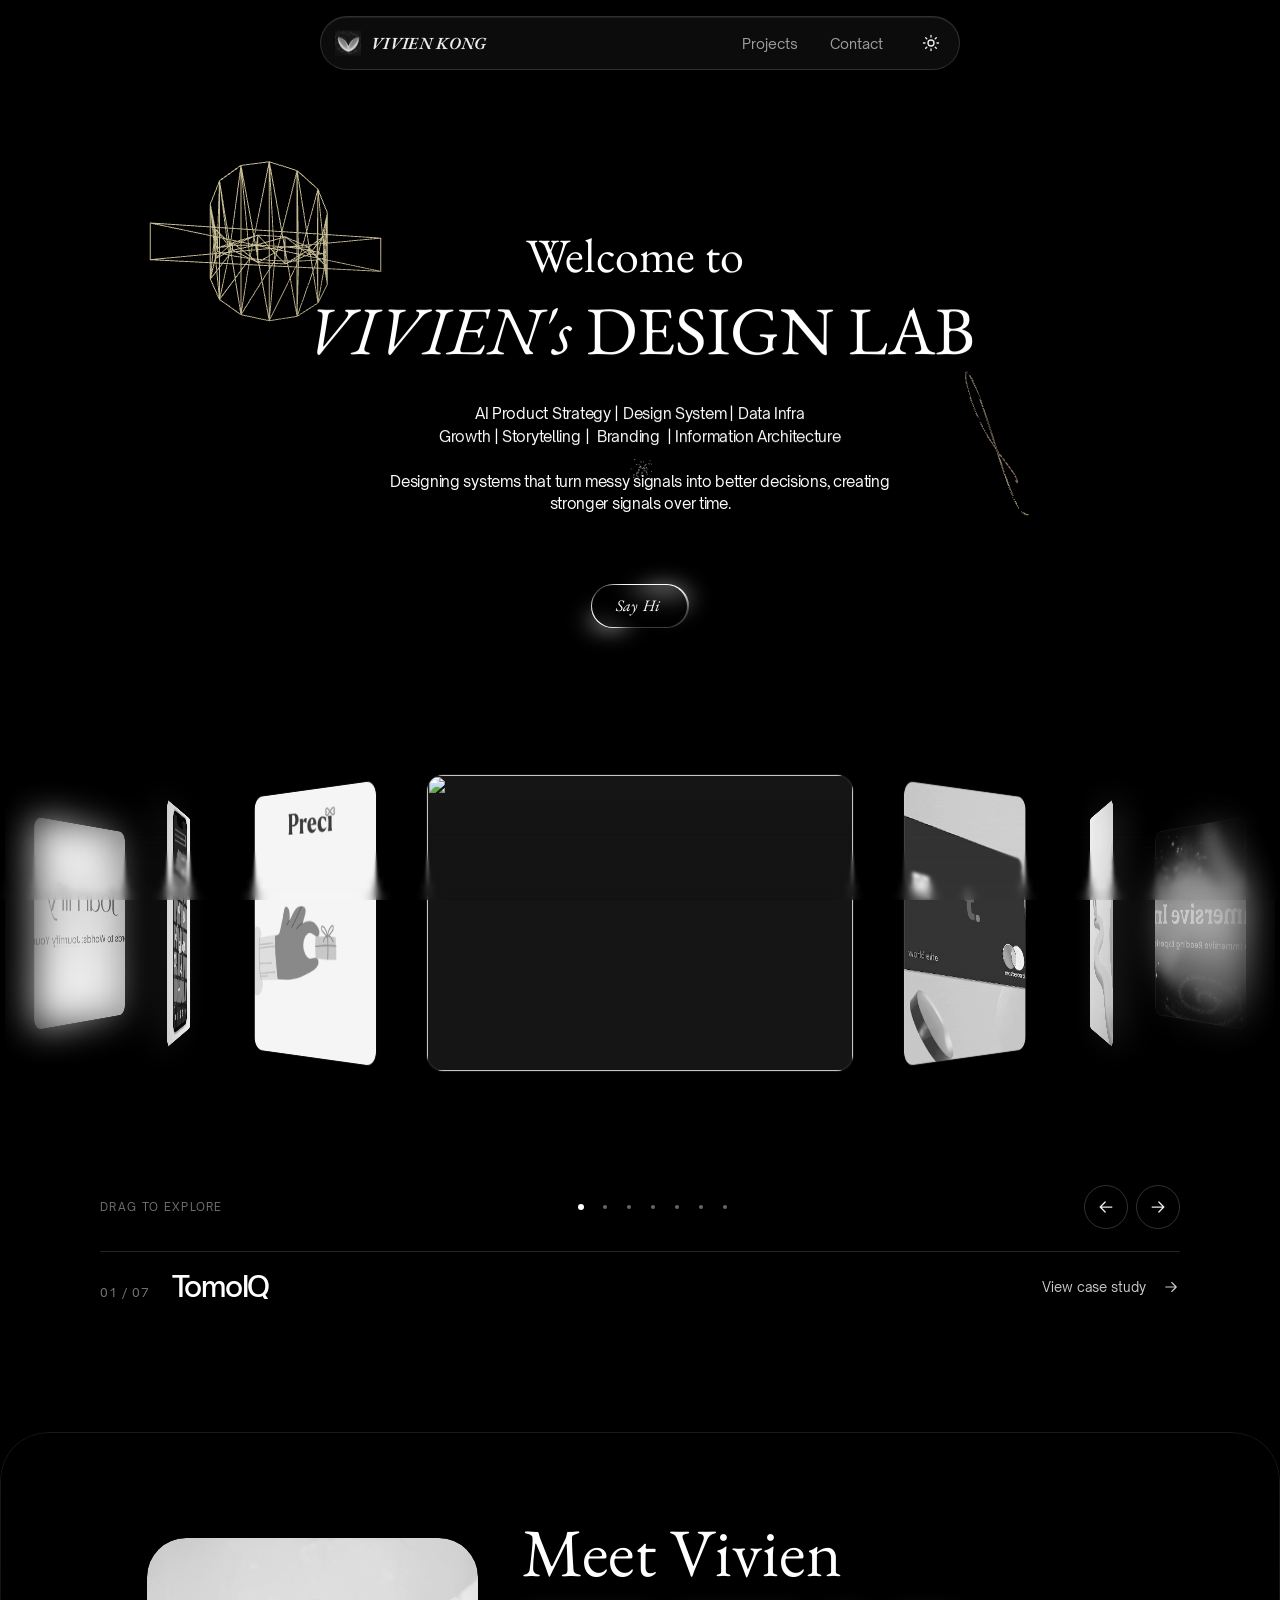
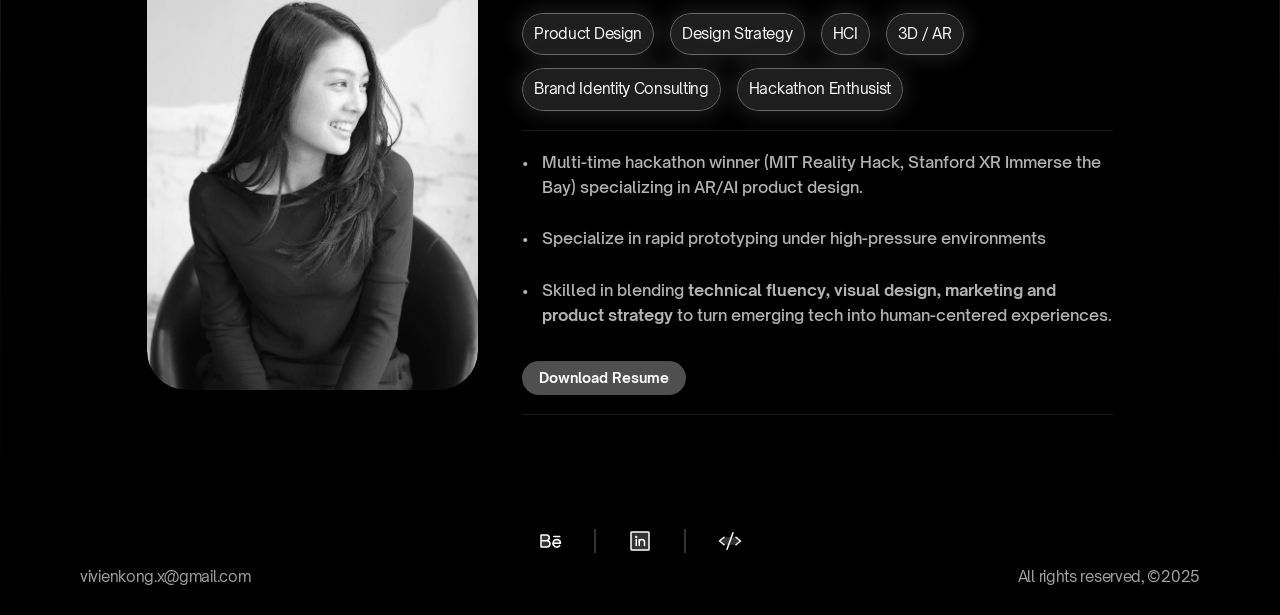
==== commit 151e6658: "Refine TomoIQ case study" ====
--- a/index.html
+++ b/index.html
@@ -338,7 +338,7 @@
 <style>project-carousel{display:block;width:100%;min-width:0}</style>
 <script type="module" src="/modules/progressive-smear-carousel.mjs?v=5"></script>
 <script type="module" src="/modules/progressive-smear-carousel-init.mjs?v=1"></script>
-<script type="module" src="/modules/hero-description-fix.mjs?v=1"></script>
+<script type="module" src="/modules/hero-description-fix.mjs?v=3"></script>
 <script type="module" src="/modules/glass-navbar.mjs?v=1"></script>
 <script type="module" src="/modules/glass-navbar-init.mjs?v=1"></script>
 <script type="module" src="/modules/hero-p5-sketch.mjs?v=1"></script>
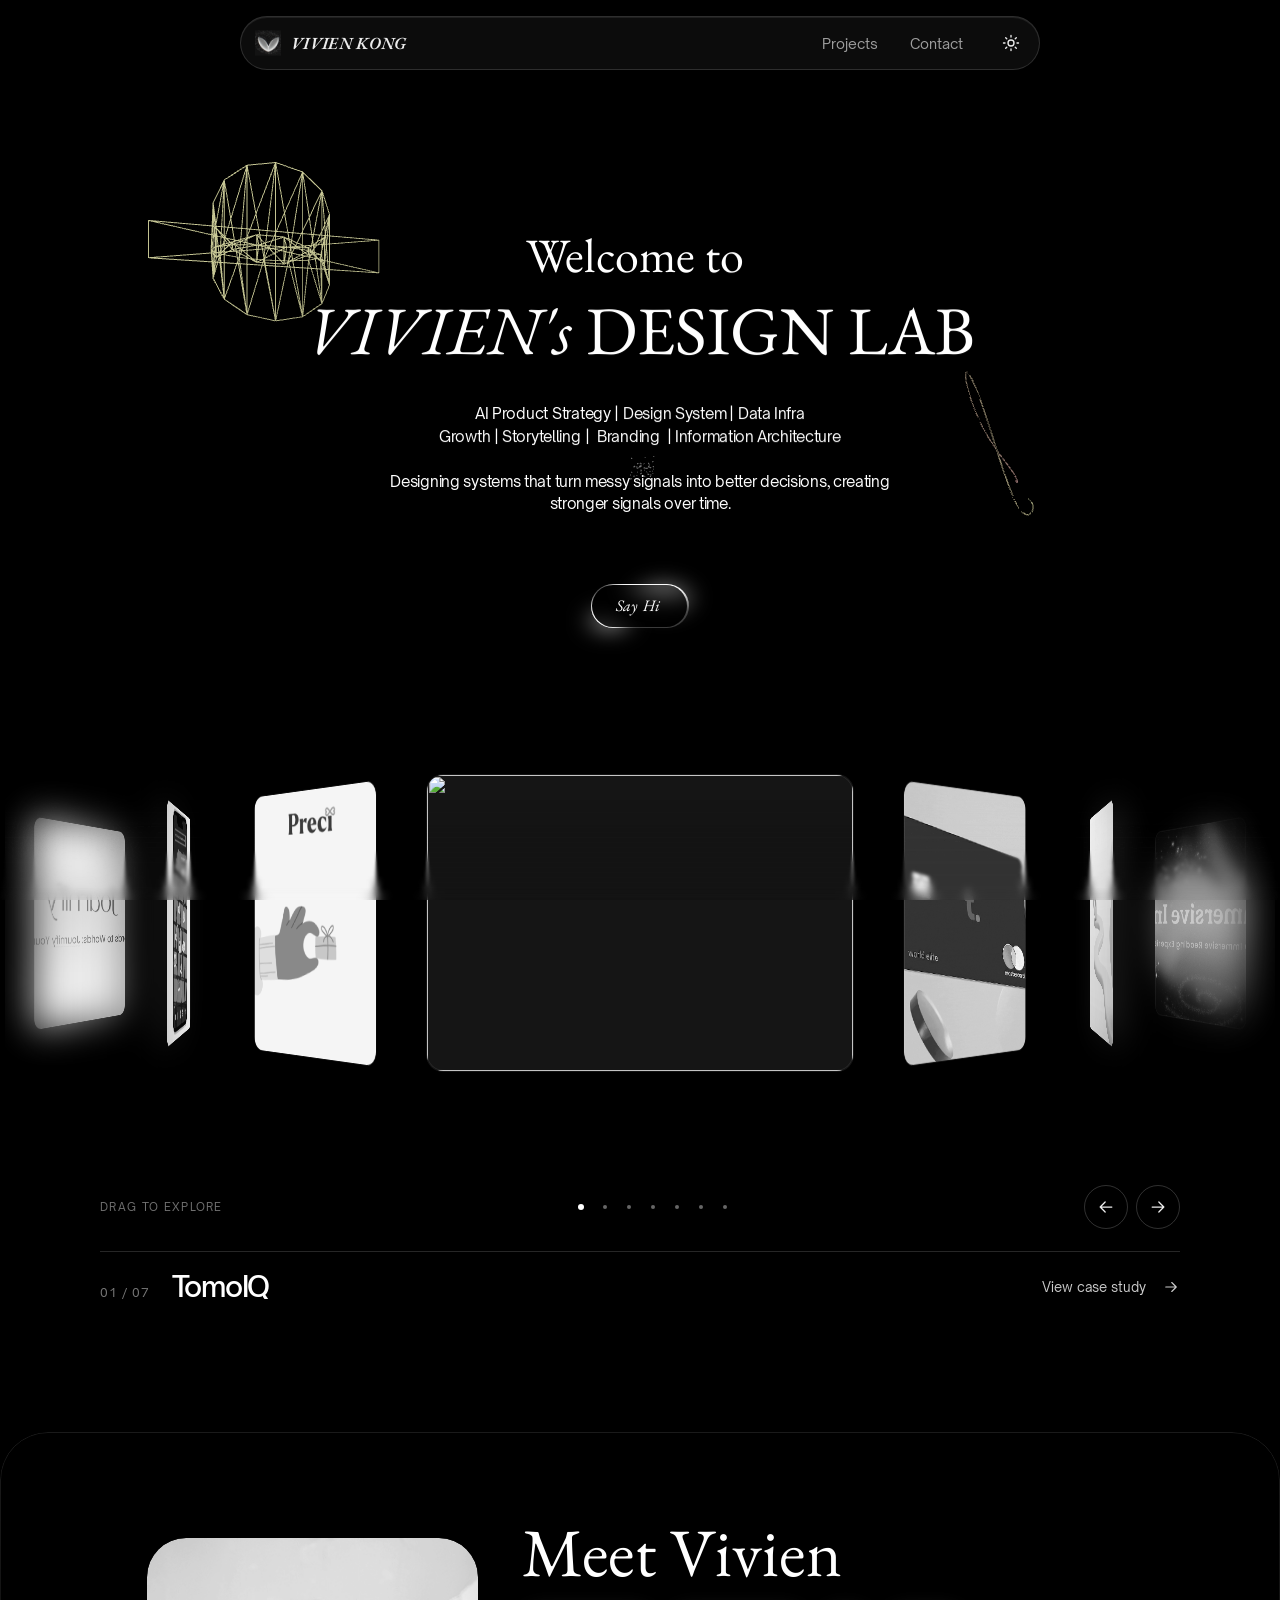
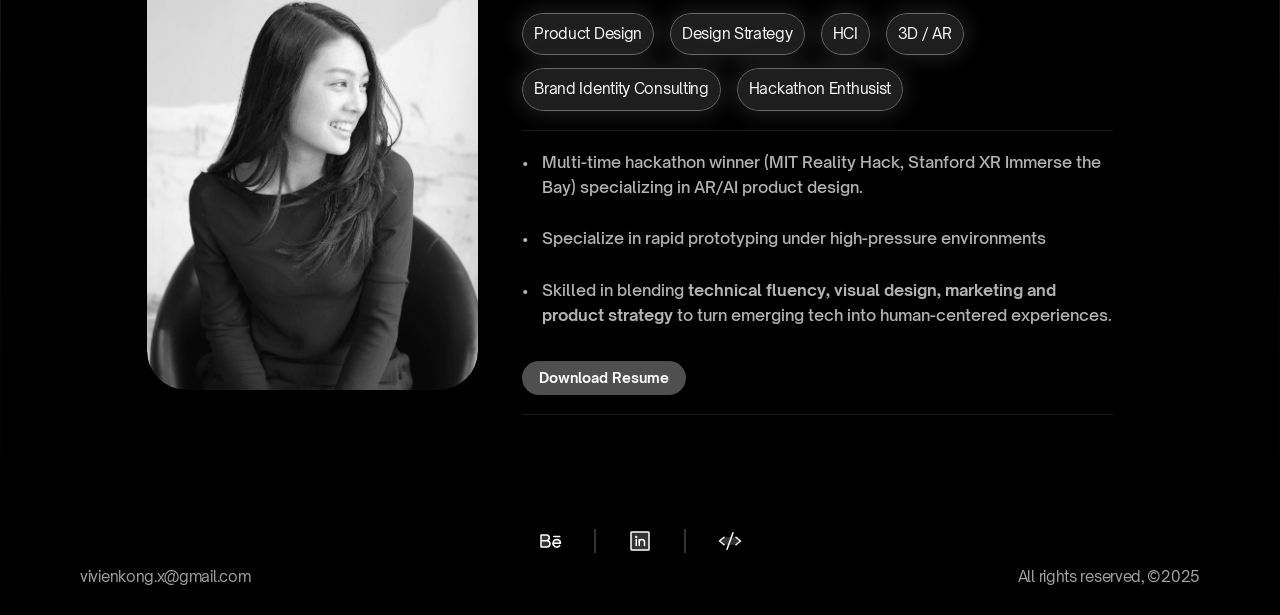
==== commit 6262106f: "Refine Tomo layouts and add project light themes" ====
--- a/index.html
+++ b/index.html
@@ -339,7 +339,7 @@
 <script type="module" src="/modules/progressive-smear-carousel.mjs?v=5"></script>
 <script type="module" src="/modules/progressive-smear-carousel-init.mjs?v=1"></script>
 <script type="module" src="/modules/hero-description-fix.mjs?v=3"></script>
-<script type="module" src="/modules/glass-navbar.mjs?v=1"></script>
+<script type="module" src="/modules/glass-navbar.mjs?v=2"></script>
 <script type="module" src="/modules/glass-navbar-init.mjs?v=1"></script>
 <script type="module" src="/modules/hero-p5-sketch.mjs?v=1"></script>
 <script type="module" src="/modules/hero-p5-sketch-init.mjs?v=1"></script>
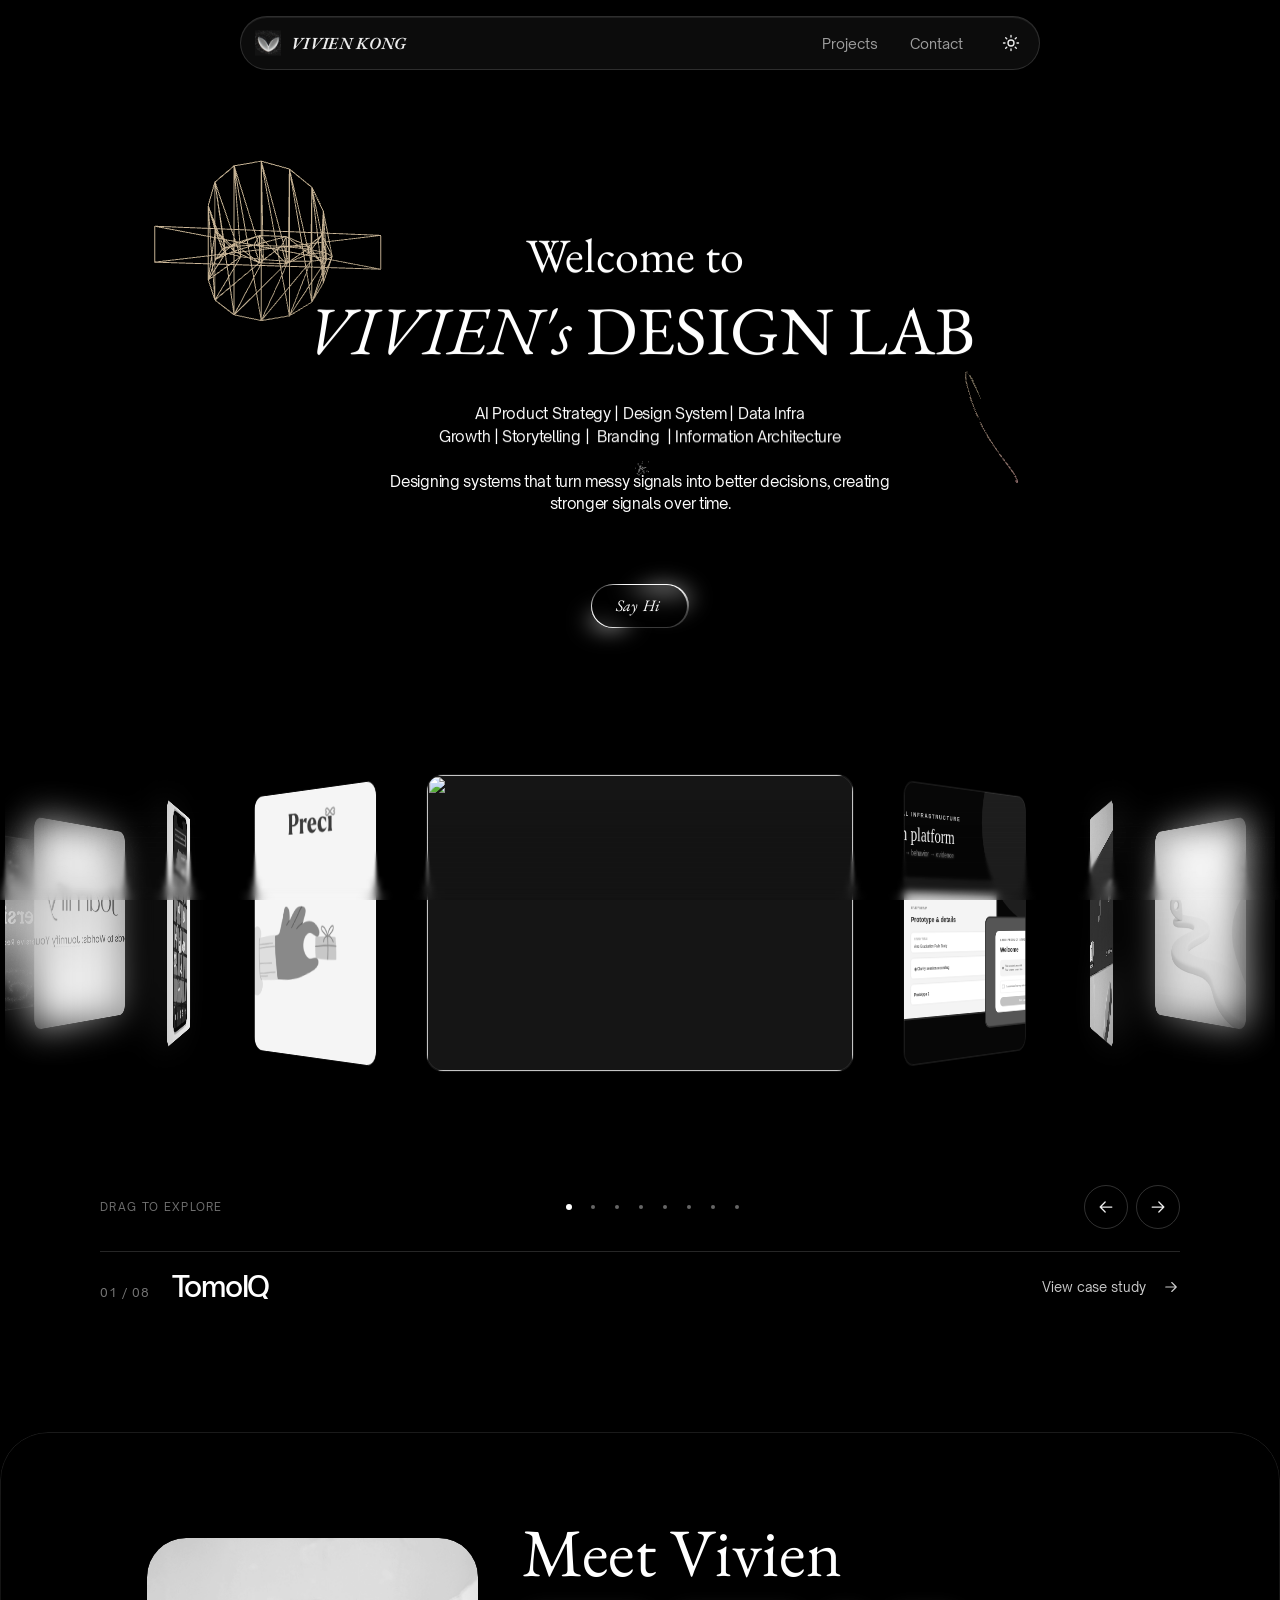
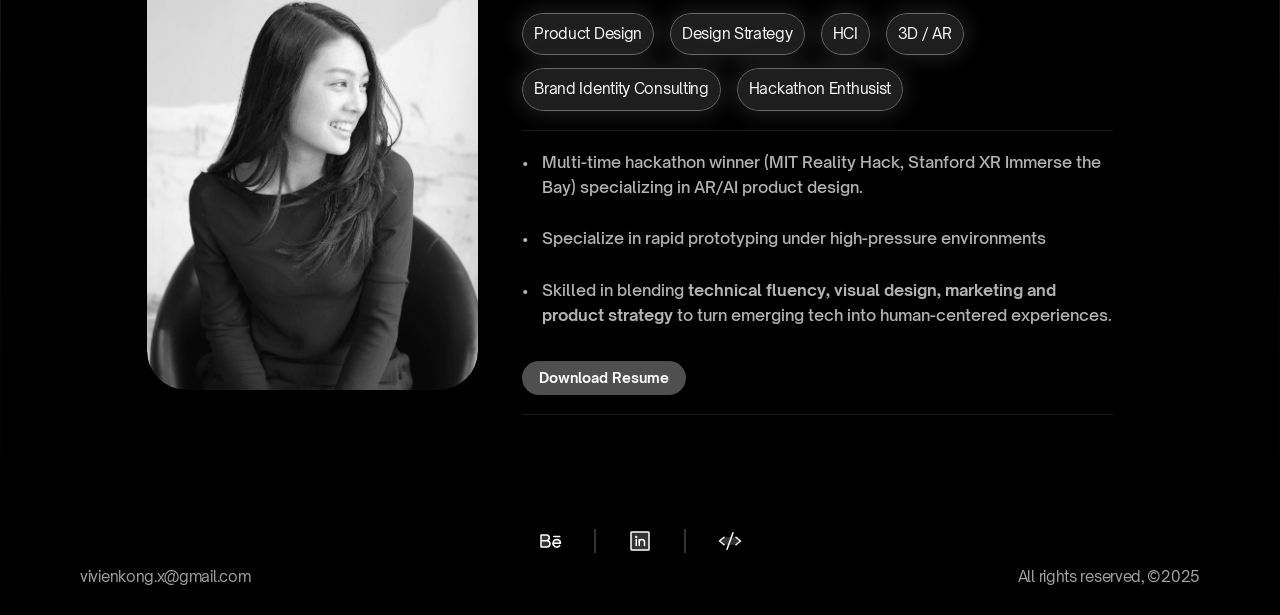
==== commit b6f890da: "Add Arro research platform case study" ====
--- a/index.html
+++ b/index.html
@@ -334,9 +334,9 @@
 	<meta name="robots" content="max-image-preview:large"><link rel="canonical" href="https://vivienkong.com/"><meta property="og:url" content="https://vivienkong.com/"><style data-framer-breakpoint-css>@media(min-width: 1200px){.hidden-72rtr7{display:none!important}}@media(min-width: 810px) and (max-width: 1199.98px){.hidden-10hqf1j{display:none!important}}@media(max-width: 809.98px){.hidden-bf22ba{display:none!important}}@media(min-width: 1200px){.hidden-povseb{display:none!important}}@media(min-width: 1200px) and (max-width: 1199.98px){.hidden-n3g00u{display:none!important}}@media(min-width: 1200px) and (max-width: 1199.98px){.hidden-6npt0o{display:none!important}}@media(min-width: 810px) and (max-width: 1199.98px){.hidden-aptkhi{display:none!important}}@media(max-width: 809.98px){.hidden-15ua2m0{display:none!important}}</style><style data-framer-css-ssr-minified data-framer-components="framer-lib-cursors-host framer-yiFy5 PropertyOverrides framer-00i2Q framer-lib-combinedCSSRules framer-wqbCC framer-qg9d6 framer-CFeeQ framer-0tArv framer-2y3k2 framer-7kS73 framer-5gp6M framer-ULBD3 framer-ZtQSM framer-MJ2vv framer-qVh2c framer-icXAD">html,body,#main{box-sizing:border-box;margin:0;padding:0}:root{-webkit-font-smoothing:antialiased;-moz-osx-font-smoothing:grayscale}*{box-sizing:border-box;-webkit-font-smoothing:inherit}h1,h2,h3,h4,h5,h6,p,figure{margin:0}body,input,textarea,select,button{font-family:sans-serif;font-size:12px}body{--token-67527bae-cc15-4839-8636-c9b28351e4d7:#fff;--token-f50a08ee-89ba-45ba-bd59-521f4e9cdc51:#000;--token-54e6a972-2be4-40f1-88e3-a0431ea81021:#ffffff1a;--token-cc7c73b0-b7c0-47c8-8487-b084b19b7755:#000c;--token-42cff841-0b54-4377-bc4a-66e7d7690432:#ffffffa6;--token-0c62d1bb-1ac3-4cd6-8f0f-8ee3950e02c0:#0d0d0d;--token-e4e6cca0-19fa-483d-9220-ccc9f275a14b:gold;--framer-will-change-override:none}@supports (background:-webkit-named-image(i)) and (not (grid-template-rows:subgrid)){body{--framer-will-change-override:transform}}@supports (background:-webkit-named-image(i)) and (not (position-area:top right)){body{--framer-will-change-filter-override:filter}}[data-framer-component-type=Text] div div span,[data-framer-component-type=Text] a div span,[data-framer-component-type=Text] span span span,[data-framer-component-type=Text] p span span,[data-framer-component-type=Text] h1 span span,[data-framer-component-type=Text] h2 span span,[data-framer-component-type=Text] h3 span span,[data-framer-component-type=Text] h4 span span,[data-framer-component-type=Text] h5 span span,[data-framer-component-type=Text] h6 span span,[data-framer-component-type=Text] a{font-family:var(--font-family);font-style:var(--font-style);font-weight:min(calc(var(--framer-font-weight-increase,0) + var(--font-weight,400)),900);color:var(--text-color);letter-spacing:var(--letter-spacing);font-size:var(--font-size);text-transform:var(--text-transform);--text-decoration:var(--framer-text-decoration-style,solid)var(--framer-text-decoration,none)var(--framer-text-decoration-color,currentcolor)var(--framer-text-decoration-thickness,auto);--text-decoration-skip-ink:var(--framer-text-decoration-skip-ink);--text-underline-offset:var(--framer-text-decoration-offset);line-height:var(--line-height);--font-family:var(--framer-font-family);--font-style:var(--framer-font-style);--font-weight:var(--framer-font-weight);--text-color:var(--framer-text-color);--letter-spacing:var(--framer-letter-spacing);--font-size:var(--framer-font-size);--text-transform:var(--framer-text-transform);--line-height:var(--framer-line-height)}@supports not (color:color(display-p3 1 1 1)){p.framer-text,div.framer-text,h1.framer-text,h2.framer-text,h3.framer-text,h4.framer-text,h5.framer-text,h6.framer-text,li.framer-text,ol.framer-text,ul.framer-text,span.framer-text:not([data-text-fill]){color:var(--framer-blockquote-text-color-rgb,var(--framer-blockquote-text-color,var(--framer-text-color-rgb,var(--framer-text-color,#000))));-webkit-text-stroke-color:var(--framer-text-stroke-color-rgb,var(--framer-text-stroke-color,initial))}mark.framer-text{background-color:var(--framer-blockquote-text-background-color-rgb,var(--framer-blockquote-text-background-color,var(--framer-text-background-color-rgb,var(--framer-text-background-color,initial))))}}@supports not (color:color(display-p3 1 1 1)){code.framer-text,code.framer-text span.framer-text:not([data-text-fill]){color:var(--framer-blockquote-text-color-rgb,var(--framer-blockquote-text-color,var(--framer-code-text-color-rgb,var(--framer-code-text-color,var(--framer-text-color-rgb,var(--framer-text-color,#000))))))}}@supports not (color:color(display-p3 1 1 1)){a.framer-text,span.framer-text[data-nested-link]{color:var(--framer-blockquote-text-color-rgb,var(--framer-blockquote-text-color,var(--framer-link-text-color-rgb,var(--framer-link-text-color,var(--framer-text-color-rgb,var(--framer-text-color,#000))))));background-color:var(--framer-link-text-background-color-rgb,var(--framer-link-text-background-color,initial));-webkit-text-decoration-color:var(--framer-link-text-decoration-color-rgb,var(--framer-link-text-decoration-color,var(--framer-text-decoration-color-rgb,var(--framer-text-decoration-color,currentcolor))));text-decoration-color:var(--framer-link-text-decoration-color-rgb,var(--framer-link-text-decoration-color,var(--framer-text-decoration-color-rgb,var(--framer-text-decoration-color,currentcolor))))}}@supports not (color:color(display-p3 1 1 1)){code.framer-text a.framer-text,code.framer-text a.framer-text span.framer-text:not([data-text-fill]),code.framer-text span.framer-text[data-nested-link],code.framer-text span.framer-text[data-nested-link] span.framer-text:not([data-text-fill]){color:var(--framer-blockquote-text-color-rgb,var(--framer-blockquote-text-color,var(--framer-link-text-color-rgb,var(--framer-link-text-color,var(--framer-code-text-color-rgb,var(--framer-code-text-color,var(--framer-text-color-rgb,var(--framer-text-color,#000))))))))}}@supports not (color:color(display-p3 1 1 1)){a.framer-text:hover,span.framer-text[data-nested-link]:hover{color:var(--framer-link-hover-text-color-rgb,var(--framer-link-hover-text-color,var(--framer-blockquote-text-color-rgb,var(--framer-blockquote-text-color,var(--framer-link-text-color-rgb,var(--framer-link-text-color,var(--framer-text-color-rgb,var(--framer-text-color,#000))))))));background-color:var(--framer-link-hover-text-background-color-rgb,var(--framer-link-hover-text-background-color,var(--framer-link-text-background-color-rgb,var(--framer-link-text-background-color,var(--framer-text-background-color-rgb,var(--framer-text-background-color,initial))))));-webkit-text-decoration-color:var(--framer-link-hover-text-decoration-color-rgb,var(--framer-link-hover-text-decoration-color,var(--framer-link-text-decoration-color-rgb,var(--framer-link-text-decoration-color,var(--framer-text-decoration-color-rgb,var(--framer-text-decoration-color,currentcolor))))));text-decoration-color:var(--framer-link-hover-text-decoration-color-rgb,var(--framer-link-hover-text-decoration-color,var(--framer-link-text-decoration-color-rgb,var(--framer-link-text-decoration-color,var(--framer-text-decoration-color-rgb,var(--framer-text-decoration-color,currentcolor))))))}}@supports not (color:color(display-p3 1 1 1)){code.framer-text a.framer-text:hover,code.framer-text span.framer-text[data-nested-link]:hover{color:var(--framer-link-hover-text-color-rgb,var(--framer-link-hover-text-color,var(--framer-blockquote-text-color-rgb,var(--framer-blockquote-text-color,var(--framer-link-text-color-rgb,var(--framer-link-text-color,var(--framer-code-text-color-rgb,var(--framer-code-text-color,var(--framer-text-color-rgb,var(--framer-text-color,#000))))))))))}}@supports not (color:color(display-p3 1 1 1)){a.framer-text[data-framer-page-link-current],span.framer-text[data-framer-page-link-current]{color:var(--framer-link-current-text-color-rgb,var(--framer-link-current-text-color,var(--framer-link-text-color-rgb,var(--framer-link-text-color,var(--framer-text-color-rgb,var(--framer-text-color,#000))))));background-color:var(--framer-link-current-text-background-color-rgb,var(--framer-link-current-text-background-color,var(--framer-link-text-background-color-rgb,var(--framer-link-text-background-color,var(--framer-text-background-color-rgb,var(--framer-text-background-color,initial))))));-webkit-text-decoration-color:var(--framer-link-current-text-decoration-color-rgb,var(--framer-link-current-text-decoration-color,var(--framer-link-text-decoration-color-rgb,var(--framer-link-text-decoration-color,var(--framer-text-decoration-color-rgb,var(--framer-text-decoration-color,currentcolor))))));text-decoration-color:var(--framer-link-current-text-decoration-color-rgb,var(--framer-link-current-text-decoration-color,var(--framer-link-text-decoration-color-rgb,var(--framer-link-text-decoration-color,var(--framer-text-decoration-color-rgb,var(--framer-text-decoration-color,currentcolor))))))}}@supports not (color:color(display-p3 1 1 1)){code.framer-text a.framer-text[data-framer-page-link-current],code.framer-text a.framer-text[data-framer-page-link-current] span.framer-text:not([data-text-fill]),code.framer-text span.framer-text[data-framer-page-link-current],code.framer-text span.framer-text[data-framer-page-link-current] span.framer-text:not([data-text-fill]){color:var(--framer-link-current-text-color-rgb,var(--framer-link-current-text-color,var(--framer-link-text-color-rgb,var(--framer-link-text-color,var(--framer-code-text-color-rgb,var(--framer-code-text-color,var(--framer-text-color-rgb,var(--framer-text-color,#000))))))));background-color:var(--framer-link-current-text-background-color-rgb,var(--framer-link-current-text-background-color,var(--framer-link-text-background-color-rgb,var(--framer-link-text-background-color,var(--framer-text-background-color-rgb,var(--framer-text-background-color,initial))))))}}@supports not (color:color(display-p3 1 1 1)){a.framer-text[data-framer-page-link-current]:hover,span.framer-text[data-framer-page-link-current]:hover{color:var(--framer-link-hover-text-color-rgb,var(--framer-link-hover-text-color,var(--framer-link-current-text-color-rgb,var(--framer-link-current-text-color,var(--framer-link-text-color-rgb,var(--framer-link-text-color,var(--framer-code-text-color-rgb,var(--framer-code-text-color,var(--framer-text-color-rgb,var(--framer-text-color,#000))))))))));background-color:var(--framer-link-hover-text-background-color-rgb,var(--framer-link-hover-text-background-color,var(--framer-link-current-text-background-color-rgb,var(--framer-link-current-text-background-color,var(--framer-link-text-background-color-rgb,var(--framer-link-text-background-color,initial))))));-webkit-text-decoration-color:var(--framer-link-hover-text-decoration-color-rgb,var(--framer-link-hover-text-decoration-color,var(--framer-link-current-text-decoration-color-rgb,var(--framer-link-current-text-decoration-color,var(--framer-link-text-decoration-color-rgb,var(--framer-link-text-decoration-color,var(--framer-text-decoration-color-rgb,var(--framer-text-decoration-color,currentcolor))))))));text-decoration-color:var(--framer-link-hover-text-decoration-color-rgb,var(--framer-link-hover-text-decoration-color,var(--framer-link-current-text-decoration-color-rgb,var(--framer-link-current-text-decoration-color,var(--framer-link-text-decoration-color-rgb,var(--framer-link-text-decoration-color,var(--framer-text-decoration-color-rgb,var(--framer-text-decoration-color,currentcolor))))))))}}@supports not (color:color(display-p3 1 1 1)){code.framer-text a.framer-text[data-framer-page-link-current]:hover,code.framer-text a.framer-text[data-framer-page-link-current]:hover span.framer-text:not([data-text-fill]),code.framer-text span.framer-text[data-framer-page-link-current]:hover,code.framer-text span.framer-text[data-framer-page-link-current]:hover span.framer-text:not([data-text-fill]){color:var(--framer-link-hover-text-color-rgb,var(--framer-link-hover-text-color,var(--framer-link-current-text-color-rgb,var(--framer-link-current-text-color,var(--framer-link-text-color-rgb,var(--framer-link-text-color,var(--framer-code-text-color-rgb,var(--framer-code-text-color,var(--framer-text-color-rgb,var(--framer-text-color,#000))))))))));background-color:var(--framer-link-hover-text-background-color-rgb,var(--framer-link-hover-text-background-color,var(--framer-link-current-text-background-color-rgb,var(--framer-link-current-text-background-color,var(--framer-link-text-background-color-rgb,var(--framer-link-text-background-color,initial))))))}}@supports not (overflow:clip){:root{--overflow-clip-fallback:hidden}}@supports (background:-webkit-named-image(i)) and (not (contain-intrinsic-size:inherit)){div.framer-text,p.framer-text,h1.framer-text,h2.framer-text,h3.framer-text,h4.framer-text,h5.framer-text,h6.framer-text,ol.framer-text,ul.framer-text,li.framer-text,blockquote.framer-text,.framer-text.framer-image{display:var(--text-truncation-display-inline-for-safari-16,revert)}div.framer-text:after,p.framer-text:after,h1.framer-text:after,h2.framer-text:after,h3.framer-text:after,h4.framer-text:after,h5.framer-text:after,h6.framer-text:after,ol.framer-text:after,ul.framer-text:after,li.framer-text:after,blockquote.framer-text:after,.framer-text.framer-image:after{content:var(--text-truncation-line-break-for-safari-16);white-space:pre}.framer-text.framer-text-module,.framer-text.framer-table-wrapper{display:var(--text-truncation-display-none-for-safari-16,revert)}p.framer-text[data-text-fill]{display:var(--text-truncation-display-inline-for-safari-16,inline-block)}}@supports (corner-shape:superellipse(2)){:root{--one-if-corner-shape-supported:1}}.framer-cursor-none,.framer-cursor-none *{cursor:none!important}.framer-pointer-events-none,.framer-pointer-events-none *{pointer-events:none!important}@supports (aspect-ratio:1){body{--framer-aspect-ratio-supported:auto}}.framer-yiFy5.framer-1ssxf18,.framer-yiFy5 .framer-1ssxf18{display:block}.framer-yiFy5.framer-povseb{background-color:var(--token-f50a08ee-89ba-45ba-bd59-521f4e9cdc51,#000);flex-flow:column;place-content:center flex-start;align-items:center;gap:0;width:100%;height:min-content;padding:0;display:flex;position:relative;overflow:hidden}.framer-yiFy5 .framer-11n6lfm-container{height:auto;position:var(--framer-canvas-fixed-position,fixed);z-index:8;flex:none;order:-1000;top:0;left:0;right:0}.framer-yiFy5 .framer-8cfs7q{background:0 0;flex-grow:1;width:0;height:0;margin:0;position:relative}.framer-yiFy5 .framer-ujdldm{z-index:0;flex:none;order:1002;height:772px;position:absolute;top:calc(47.8517% - 386px);left:0;right:0;overflow:hidden}.framer-yiFy5 .framer-1au25b8-container{z-index:0;flex:none;order:1003;width:100%;height:120px;position:relative}[data-layout-template=true]>#overlay{margin-bottom:0}@media (max-width:809.98px){.framer-yiFy5 .framer-1au25b8-container{height:auto}}@media (min-width:810px) and (max-width:1199.98px){.framer-yiFy5 .framer-1au25b8-container{height:23.7963vh}}.ssr-variant{display:contents}@supports (aspect-ratio:1){body{--framer-aspect-ratio-supported:auto}}.framer-00i2Q.framer-1a57m1n,.framer-00i2Q .framer-1a57m1n{display:block}.framer-00i2Q.framer-9hd2nx{flex-flow:row;place-content:center;align-items:center;gap:0;width:840px;height:min-content;padding:6px 0;display:flex;position:relative;overflow:visible}.framer-00i2Q .framer-1o2om4{flex-flow:row;flex:1 0 0;place-content:center flex-start;align-items:center;gap:32px;width:1px;max-width:1680px;height:min-content;padding:0 40px;display:flex;position:relative;overflow:visible}.framer-00i2Q .framer-1na3aaw{flex-flow:row;flex:1 0 0;place-content:center flex-start;align-items:center;gap:21px;width:1px;height:min-content;padding:0;display:flex;position:relative;overflow:visible}.framer-00i2Q .framer-5wie1d{flex:none;width:57px;height:53px;text-decoration:none;position:relative;overflow:visible}.framer-00i2Q .framer-kdoj2h{white-space:pre;flex:none;width:auto;height:auto;position:relative}.framer-00i2Q .framer-13zvvcx-container,.framer-00i2Q .framer-shvas7-container,.framer-00i2Q .framer-6d860w-container{flex:none;width:auto;height:auto;position:relative}.framer-00i2Q .framer-h0ping{flex-flow:row;flex:none;place-content:center;align-items:center;gap:16px;width:min-content;height:min-content;padding:0;display:flex;position:relative;overflow:visible}.framer-00i2Q .framer-466h6r{flex-flow:row;flex:none;place-content:center;align-items:center;gap:8px;width:min-content;height:min-content;padding:0;display:flex;position:relative;overflow:visible}.framer-00i2Q.framer-v-5qefx.framer-9hd2nx{flex-wrap:wrap;align-content:flex-start;align-items:flex-start;width:390px;height:65px;overflow:hidden}.framer-00i2Q.framer-v-5qefx .framer-1o2om4{flex-direction:column;align-content:flex-start;align-items:flex-start;gap:8px;height:64px;padding:0 18px 32px}.framer-00i2Q.framer-v-5qefx .framer-1na3aaw{gap:unset;flex:none;order:0;justify-content:space-between;width:100%;height:54px}.framer-00i2Q.framer-v-5qefx .framer-h0ping{flex-direction:column;order:1;align-content:flex-start;align-items:flex-start;width:100%}.framer-00i2Q.framer-v-5qefx .framer-466h6r,.framer-00i2Q.framer-v-1lijmbs .framer-h0ping{flex-direction:column;align-content:flex-start;align-items:flex-start;width:100%}.framer-00i2Q.framer-v-1lijmbs.framer-9hd2nx{flex-wrap:wrap;align-content:flex-start;align-items:flex-start;width:390px;padding:6px 18px 32px;overflow:hidden}.framer-00i2Q.framer-v-1lijmbs .framer-1o2om4{flex-direction:column;align-content:flex-start;align-items:flex-start;gap:8px;padding:0 0 32px}.framer-00i2Q.framer-v-1lijmbs .framer-1na3aaw{gap:unset;flex:none;justify-content:space-between;width:100%;height:64px}.framer-00i2Q.framer-v-1lijmbs .framer-466h6r{flex-direction:column;width:100%}.framer-00i2Q.framer-v-1lijmbs .framer-shvas7-container,.framer-00i2Q.framer-v-1lijmbs .framer-6d860w-container{width:100%}.framer-BhWo1 .framer-styles-preset-2epqkf:not(.rich-text-wrapper),.framer-BhWo1 .framer-styles-preset-2epqkf.rich-text-wrapper a{--framer-link-text-color:#fff}body{--framer-will-change-override:none}@supports (background:-webkit-named-image(i)) and (not (grid-template-rows:subgrid)){body{--framer-will-change-override:transform}}body{--framer-will-change-filter-override:none}@supports (background:-webkit-named-image(i)) and (not (position-area:top right)){body{--framer-will-change-filter-override:filter}}[data-framer-component-type]{position:absolute}[data-framer-component-type=Text]{cursor:inherit}[data-framer-component-text-autosized] *{white-space:pre}[data-framer-component-type=Text]>*{text-align:var(--framer-text-alignment,start)}[data-framer-component-type=Text] span span,[data-framer-component-type=Text] p span,[data-framer-component-type=Text] h1 span,[data-framer-component-type=Text] h2 span,[data-framer-component-type=Text] h3 span,[data-framer-component-type=Text] h4 span,[data-framer-component-type=Text] h5 span,[data-framer-component-type=Text] h6 span{display:block}[data-framer-component-type=Text] span span span,[data-framer-component-type=Text] p span span,[data-framer-component-type=Text] h1 span span,[data-framer-component-type=Text] h2 span span,[data-framer-component-type=Text] h3 span span,[data-framer-component-type=Text] h4 span span,[data-framer-component-type=Text] h5 span span,[data-framer-component-type=Text] h6 span span{display:unset}[data-framer-component-type=Text] div div span,[data-framer-component-type=Text] a div span,[data-framer-component-type=Text] span span span,[data-framer-component-type=Text] p span span,[data-framer-component-type=Text] h1 span span,[data-framer-component-type=Text] h2 span span,[data-framer-component-type=Text] h3 span span,[data-framer-component-type=Text] h4 span span,[data-framer-component-type=Text] h5 span span,[data-framer-component-type=Text] h6 span span,[data-framer-component-type=Text] a{font-family:var(--font-family);font-style:var(--font-style);font-weight:min(calc(var(--framer-font-weight-increase,0) + var(--font-weight,400)),900);color:var(--text-color);letter-spacing:var(--letter-spacing);font-size:var(--font-size);text-transform:var(--text-transform);--text-decoration:var(--framer-text-decoration-style,solid)var(--framer-text-decoration,none)var(--framer-text-decoration-color,currentcolor)var(--framer-text-decoration-thickness,auto);--text-decoration-skip-ink:var(--framer-text-decoration-skip-ink);--text-underline-offset:var(--framer-text-decoration-offset);line-height:var(--line-height);--font-family:var(--framer-font-family);--font-style:var(--framer-font-style);--font-weight:var(--framer-font-weight);--text-color:var(--framer-text-color);--letter-spacing:var(--framer-letter-spacing);--font-size:var(--framer-font-size);--text-transform:var(--framer-text-transform);--line-height:var(--framer-line-height)}[data-framer-component-type=Text] a,[data-framer-component-type=Text] a div span,[data-framer-component-type=Text] a span span span,[data-framer-component-type=Text] a p span span,[data-framer-component-type=Text] a h1 span span,[data-framer-component-type=Text] a h2 span span,[data-framer-component-type=Text] a h3 span span,[data-framer-component-type=Text] a h4 span span,[data-framer-component-type=Text] a h5 span span,[data-framer-component-type=Text] a h6 span span{--font-family:var(--framer-link-font-family,var(--framer-font-family));--font-style:var(--framer-link-font-style,var(--framer-font-style));--font-weight:var(--framer-link-font-weight,var(--framer-font-weight));--text-color:var(--framer-link-text-color,var(--framer-text-color));--font-size:var(--framer-link-font-size,var(--framer-font-size));--text-transform:var(--framer-link-text-transform,var(--framer-text-transform));--text-decoration:var(--framer-link-text-decoration-style,var(--framer-text-decoration-style,solid))var(--framer-link-text-decoration,var(--framer-text-decoration,none))var(--framer-link-text-decoration-color,var(--framer-text-decoration-color,currentcolor))var(--framer-link-text-decoration-thickness,var(--framer-text-decoration-thickness,auto));--text-decoration-skip-ink:var(--framer-link-text-decoration-skip-ink,var(--framer-text-decoration-skip-ink));--text-underline-offset:var(--framer-link-text-decoration-offset,var(--framer-text-decoration-offset))}[data-framer-component-type=Text] a:hover,[data-framer-component-type=Text] a div span:hover,[data-framer-component-type=Text] a span span span:hover,[data-framer-component-type=Text] a p span span:hover,[data-framer-component-type=Text] a h1 span span:hover,[data-framer-component-type=Text] a h2 span span:hover,[data-framer-component-type=Text] a h3 span span:hover,[data-framer-component-type=Text] a h4 span span:hover,[data-framer-component-type=Text] a h5 span span:hover,[data-framer-component-type=Text] a h6 span span:hover{--font-family:var(--framer-link-hover-font-family,var(--framer-link-font-family,var(--framer-font-family)));--font-style:var(--framer-link-hover-font-style,var(--framer-link-font-style,var(--framer-font-style)));--font-weight:var(--framer-link-hover-font-weight,var(--framer-link-font-weight,var(--framer-font-weight)));--text-color:var(--framer-link-hover-text-color,var(--framer-link-text-color,var(--framer-text-color)));--font-size:var(--framer-link-hover-font-size,var(--framer-link-font-size,var(--framer-font-size)));--text-transform:var(--framer-link-hover-text-transform,var(--framer-link-text-transform,var(--framer-text-transform)));--text-decoration:var(--framer-link-hover-text-decoration-style,var(--framer-link-text-decoration-style,var(--framer-text-decoration-style,solid)))var(--framer-link-hover-text-decoration,var(--framer-link-text-decoration,var(--framer-text-decoration,none)))var(--framer-link-hover-text-decoration-color,var(--framer-link-text-decoration-color,var(--framer-text-decoration-color,currentcolor)))var(--framer-link-hover-text-decoration-thickness,var(--framer-link-text-decoration-thickness,var(--framer-text-decoration-thickness,auto)));--text-decoration-skip-ink:var(--framer-link-hover-text-decoration-skip-ink,var(--framer-link-text-decoration-skip-ink,var(--framer-text-decoration-skip-ink)));--text-underline-offset:var(--framer-link-hover-text-decoration-offset,var(--framer-link-text-decoration-offset,var(--framer-text-decoration-offset)))}[data-framer-component-type=Text].isCurrent a,[data-framer-component-type=Text].isCurrent a div span,[data-framer-component-type=Text].isCurrent a span span span,[data-framer-component-type=Text].isCurrent a p span span,[data-framer-component-type=Text].isCurrent a h1 span span,[data-framer-component-type=Text].isCurrent a h2 span span,[data-framer-component-type=Text].isCurrent a h3 span span,[data-framer-component-type=Text].isCurrent a h4 span span,[data-framer-component-type=Text].isCurrent a h5 span span,[data-framer-component-type=Text].isCurrent a h6 span span{--font-family:var(--framer-link-current-font-family,var(--framer-link-font-family,var(--framer-font-family)));--font-style:var(--framer-link-current-font-style,var(--framer-link-font-style,var(--framer-font-style)));--font-weight:var(--framer-link-current-font-weight,var(--framer-link-font-weight,var(--framer-font-weight)));--text-color:var(--framer-link-current-text-color,var(--framer-link-text-color,var(--framer-text-color)));--font-size:var(--framer-link-current-font-size,var(--framer-link-font-size,var(--framer-font-size)));--text-transform:var(--framer-link-current-text-transform,var(--framer-link-text-transform,var(--framer-text-transform)));--text-decoration:var(--framer-link-current-text-decoration-style,var(--framer-link-text-decoration-style,var(--framer-text-decoration-style,solid)))var(--framer-link-current-text-decoration,var(--framer-link-text-decoration,var(--framer-text-decoration,none)))var(--framer-link-current-text-decoration-color,var(--framer-link-text-decoration-color,var(--framer-text-decoration-color,currentcolor)))var(--framer-link-current-text-decoration-thickness,var(--framer-link-text-decoration-thickness,var(--framer-text-decoration-thickness,auto)));--text-decoration-skip-ink:var(--framer-link-current-text-decoration-skip-ink,var(--framer-link-text-decoration-skip-ink,var(--framer-text-decoration-skip-ink)));--text-underline-offset:var(--framer-link-current-text-decoration-offset,var(--framer-link-text-decoration-offset,var(--framer-text-decoration-offset)))}[data-framer-component-type=RichTextContainer]{outline:none;flex-direction:column;flex-shrink:0;justify-content:flex-start;display:flex}p.framer-text,div.framer-text,figure.framer-text,h1.framer-text,h2.framer-text,h3.framer-text,h4.framer-text,h5.framer-text,h6.framer-text,ol.framer-text,ul.framer-text{margin:0;padding:0}p.framer-text,div.framer-text,h1.framer-text,h2.framer-text,h3.framer-text,h4.framer-text,h5.framer-text,h6.framer-text,li.framer-text,ol.framer-text,ul.framer-text,mark.framer-text,span.framer-text:not([data-text-fill]){font-family:var(--framer-font-family-preview,var(--framer-blockquote-font-family,var(--framer-font-family,Inter,Inter Placeholder,sans-serif)));font-style:var(--framer-font-style-preview,var(--framer-blockquote-font-style,var(--framer-font-style,normal)));font-weight:var(--framer-font-weight-preview,var(--framer-blockquote-font-weight,var(--framer-font-weight,400)));color:var(--framer-blockquote-text-color,var(--framer-text-color,#000));font-size:calc(var(--framer-blockquote-font-size,var(--framer-font-size,16px))*var(--framer-font-size-scale,1));letter-spacing:var(--framer-blockquote-letter-spacing,var(--framer-letter-spacing,0));text-transform:var(--framer-blockquote-text-transform,var(--framer-text-transform,none));-webkit-text-decoration-line:var(--framer-blockquote-text-decoration,var(--framer-text-decoration,initial));text-decoration-line:var(--framer-blockquote-text-decoration,var(--framer-text-decoration,initial));-webkit-text-decoration-style:var(--framer-blockquote-text-decoration-style,var(--framer-text-decoration-style,initial));text-decoration-style:var(--framer-blockquote-text-decoration-style,var(--framer-text-decoration-style,initial));-webkit-text-decoration-color:var(--framer-blockquote-text-decoration-color,var(--framer-text-decoration-color,initial));text-decoration-color:var(--framer-blockquote-text-decoration-color,var(--framer-text-decoration-color,initial));text-decoration-thickness:var(--framer-blockquote-text-decoration-thickness,var(--framer-text-decoration-thickness,initial));text-decoration-skip-ink:var(--framer-blockquote-text-decoration-skip-ink,var(--framer-text-decoration-skip-ink,initial));text-underline-offset:var(--framer-blockquote-text-decoration-offset,var(--framer-text-decoration-offset,initial));line-height:var(--framer-blockquote-line-height,var(--framer-line-height,1.2em));text-align:var(--framer-blockquote-text-alignment,var(--framer-text-alignment,start));-webkit-text-stroke-width:var(--framer-text-stroke-width,initial);-webkit-text-stroke-color:var(--framer-text-stroke-color,initial);-moz-font-feature-settings:var(--framer-font-open-type-features,initial);-webkit-font-feature-settings:var(--framer-font-open-type-features,initial);font-feature-settings:var(--framer-font-open-type-features,initial);font-variation-settings:var(--framer-font-variation-axes-preview,var(--framer-font-variation-axes,normal));text-wrap:var(--framer-text-wrap-override,var(--framer-text-wrap))}mark.framer-text,p.framer-text,div.framer-text,h1.framer-text,h2.framer-text,h3.framer-text,h4.framer-text,h5.framer-text,h6.framer-text,li.framer-text,ol.framer-text,ul.framer-text{background-color:var(--framer-blockquote-text-background-color,var(--framer-text-background-color,initial));border-radius:var(--framer-blockquote-text-background-radius,var(--framer-text-background-radius,initial));corner-shape:var(--framer-blockquote-text-background-corner-shape,var(--framer-text-background-corner-shape,initial));padding:var(--framer-blockquote-text-background-padding,var(--framer-text-background-padding,initial))}@supports not (color:color(display-p3 1 1 1)){p.framer-text,div.framer-text,h1.framer-text,h2.framer-text,h3.framer-text,h4.framer-text,h5.framer-text,h6.framer-text,li.framer-text,ol.framer-text,ul.framer-text,span.framer-text:not([data-text-fill]){color:var(--framer-blockquote-text-color-rgb,var(--framer-blockquote-text-color,var(--framer-text-color-rgb,var(--framer-text-color,#000))));-webkit-text-stroke-color:var(--framer-text-stroke-color-rgb,var(--framer-text-stroke-color,initial))}mark.framer-text{background-color:var(--framer-blockquote-text-background-color-rgb,var(--framer-blockquote-text-background-color,var(--framer-text-background-color-rgb,var(--framer-text-background-color,initial))))}}.framer-fit-text .framer-text{white-space:nowrap;white-space-collapse:preserve}strong.framer-text{font-family:var(--framer-blockquote-font-family-bold,var(--framer-font-family-bold));font-style:var(--framer-blockquote-font-style-bold,var(--framer-font-style-bold));font-weight:var(--framer-blockquote-font-weight-bold,var(--framer-font-weight-bold,bolder));font-variation-settings:var(--framer-blockquote-font-variation-axes-bold,var(--framer-font-variation-axes-bold))}em.framer-text{font-family:var(--framer-blockquote-font-family-italic,var(--framer-font-family-italic));font-style:var(--framer-blockquote-font-style-italic,var(--framer-font-style-italic,italic));font-weight:var(--framer-blockquote-font-weight-italic,var(--framer-font-weight-italic));font-variation-settings:var(--framer-blockquote-font-variation-axes-italic,var(--framer-font-variation-axes-italic))}em.framer-text>strong.framer-text{font-family:var(--framer-blockquote-font-family-bold-italic,var(--framer-font-family-bold-italic));font-style:var(--framer-blockquote-font-style-bold-italic,var(--framer-font-style-bold-italic,italic));font-weight:var(--framer-blockquote-font-weight-bold-italic,var(--framer-font-weight-bold-italic,bolder));font-variation-settings:var(--framer-blockquote-font-variation-axes-bold-italic,var(--framer-font-variation-axes-bold-italic))}p.framer-text:not(:first-child),div.framer-text:not(:first-child),h1.framer-text:not(:first-child),h2.framer-text:not(:first-child),h3.framer-text:not(:first-child),h4.framer-text:not(:first-child),h5.framer-text:not(:first-child),h6.framer-text:not(:first-child),ol.framer-text:not(:first-child),ul.framer-text:not(:first-child),blockquote.framer-text:not(:first-child),table.framer-text:not(:first-child),figure.framer-text:not(:first-child),.framer-image.framer-text:not(:first-child){margin-top:var(--framer-blockquote-paragraph-spacing,var(--framer-paragraph-spacing,0))}li.framer-text>ul.framer-text:nth-child(2),li.framer-text>ol.framer-text:nth-child(2){margin-top:0}.framer-text[data-text-fill]{-webkit-text-fill-color:transparent;padding:max(0em,calc(calc(1.3em - var(--framer-blockquote-line-height,var(--framer-line-height,1.3em)))/2));margin:min(0em,calc(calc(1.3em - var(--framer-blockquote-line-height,var(--framer-line-height,1.3em)))/-2));-webkit-background-clip:text;background-clip:text;display:inline-block}code.framer-text,code.framer-text span.framer-text:not([data-text-fill]){font-family:var(--framer-code-font-family,var(--framer-font-family,Inter,Inter Placeholder,sans-serif));font-style:var(--framer-blockquote-font-style,var(--framer-code-font-style,var(--framer-font-style,normal)));font-weight:var(--framer-blockquote-font-weight,var(--framer-code-font-weight,var(--framer-font-weight,400)));color:var(--framer-blockquote-text-color,var(--framer-code-text-color,var(--framer-text-color,#000)));font-size:calc(var(--framer-blockquote-font-size,var(--framer-font-size,16px))*var(--framer-font-size-scale,1));letter-spacing:var(--framer-blockquote-letter-spacing,var(--framer-letter-spacing,0));line-height:var(--framer-blockquote-line-height,var(--framer-line-height,1.2em))}@supports not (color:color(display-p3 1 1 1)){code.framer-text,code.framer-text span.framer-text:not([data-text-fill]){color:var(--framer-blockquote-text-color-rgb,var(--framer-blockquote-text-color,var(--framer-code-text-color-rgb,var(--framer-code-text-color,var(--framer-text-color-rgb,var(--framer-text-color,#000))))))}}blockquote.framer-text{unicode-bidi:initial;margin-block-start:initial;margin-block-end:initial;margin-inline-start:initial;margin-inline-end:initial}a.framer-text,a.framer-text span.framer-text:not([data-text-fill]),span.framer-text[data-nested-link],span.framer-text[data-nested-link] span.framer-text:not([data-text-fill]){color:inherit;font-family:var(--framer-font-family-preview,var(--framer-blockquote-font-family,var(--framer-link-font-family,var(--framer-font-family,Inter,Inter Placeholder,sans-serif))));font-style:var(--framer-font-style-preview,var(--framer-blockquote-font-style,var(--framer-link-font-style,var(--framer-font-style,normal))));font-weight:var(--framer-font-weight-preview,var(--framer-blockquote-font-weight,var(--framer-link-font-weight,var(--framer-font-weight,400))));font-size:calc(var(--framer-blockquote-font-size,var(--framer-font-size,16px))*var(--framer-font-size-scale,1));text-transform:var(--framer-blockquote-text-transform,var(--framer-link-text-transform,var(--framer-text-transform,none)));cursor:var(--framer-custom-cursors,pointer);background-color:initial;border-radius:var(--framer-link-text-background-radius,initial);corner-shape:var(--framer-link-text-background-corner-shape,initial);padding:var(--framer-link-text-background-padding,initial)}a.framer-text,span.framer-text[data-nested-link]{color:var(--framer-blockquote-text-color,var(--framer-link-text-color,var(--framer-text-color,#000)));-webkit-text-decoration-line:var(--framer-blockquote-text-decoration,var(--framer-link-text-decoration,var(--framer-text-decoration,initial)));text-decoration-line:var(--framer-blockquote-text-decoration,var(--framer-link-text-decoration,var(--framer-text-decoration,initial)));-webkit-text-decoration-style:var(--framer-blockquote-text-decoration-style,var(--framer-link-text-decoration-style,var(--framer-text-decoration-style,initial)));text-decoration-style:var(--framer-blockquote-text-decoration-style,var(--framer-link-text-decoration-style,var(--framer-text-decoration-style,initial)));-webkit-text-decoration-color:var(--framer-blockquote-text-decoration-color,var(--framer-link-text-decoration-color,var(--framer-text-decoration-color,initial)));text-decoration-color:var(--framer-blockquote-text-decoration-color,var(--framer-link-text-decoration-color,var(--framer-text-decoration-color,initial)));text-decoration-thickness:var(--framer-blockquote-text-decoration-thickness,var(--framer-link-text-decoration-thickness,var(--framer-text-decoration-thickness,initial)));text-decoration-skip-ink:var(--framer-blockquote-text-decoration-skip-ink,var(--framer-link-text-decoration-skip-ink,var(--framer-text-decoration-skip-ink,initial)));text-underline-offset:var(--framer-blockquote-text-decoration-offset,var(--framer-link-text-decoration-offset,var(--framer-text-decoration-offset,initial)));background-color:var(--framer-link-text-background-color,initial)}@supports not (color:color(display-p3 1 1 1)){a.framer-text,span.framer-text[data-nested-link]{color:var(--framer-blockquote-text-color-rgb,var(--framer-blockquote-text-color,var(--framer-link-text-color-rgb,var(--framer-link-text-color,var(--framer-text-color-rgb,var(--framer-text-color,#000))))));background-color:var(--framer-link-text-background-color-rgb,var(--framer-link-text-background-color,initial));-webkit-text-decoration-color:var(--framer-link-text-decoration-color-rgb,var(--framer-link-text-decoration-color,var(--framer-text-decoration-color-rgb,var(--framer-text-decoration-color,currentcolor))));text-decoration-color:var(--framer-link-text-decoration-color-rgb,var(--framer-link-text-decoration-color,var(--framer-text-decoration-color-rgb,var(--framer-text-decoration-color,currentcolor))))}}code.framer-text a.framer-text,code.framer-text a.framer-text span.framer-text:not([data-text-fill]),code.framer-text span.framer-text[data-nested-link],code.framer-text span.framer-text[data-nested-link] span.framer-text:not([data-text-fill]){font-family:var(--framer-code-font-family,var(--framer-font-family,Inter,Inter Placeholder,sans-serif));font-style:var(--framer-blockquote-font-style,var(--framer-code-font-style,var(--framer-font-style,normal)));font-weight:var(--framer-blockquote-font-weight,var(--framer-code-font-weight,var(--framer-font-weight,400)));color:inherit;font-size:calc(var(--framer-blockquote-font-size,var(--framer-font-size,16px))*var(--framer-font-size-scale,1))}code.framer-text a.framer-text,code.framer-text span.framer-text[data-nested-link]{color:var(--framer-blockquote-text-color,var(--framer-link-text-color,var(--framer-code-text-color,var(--framer-text-color,#000))))}@supports not (color:color(display-p3 1 1 1)){code.framer-text a.framer-text,code.framer-text a.framer-text span.framer-text:not([data-text-fill]),code.framer-text span.framer-text[data-nested-link],code.framer-text span.framer-text[data-nested-link] span.framer-text:not([data-text-fill]){color:var(--framer-blockquote-text-color-rgb,var(--framer-blockquote-text-color,var(--framer-link-text-color-rgb,var(--framer-link-text-color,var(--framer-code-text-color-rgb,var(--framer-code-text-color,var(--framer-text-color-rgb,var(--framer-text-color,#000))))))))}}a.framer-text:hover,a.framer-text:hover span.framer-text:not([data-text-fill]),span.framer-text[data-nested-link]:hover,span.framer-text[data-nested-link]:hover span.framer-text:not([data-text-fill]){font-family:var(--framer-font-family-preview,var(--framer-link-hover-font-family,var(--framer-blockquote-font-family,var(--framer-link-font-family,var(--framer-font-family,Inter,Inter Placeholder,sans-serif)))));font-style:var(--framer-font-style-preview,var(--framer-link-hover-font-style,var(--framer-blockquote-font-style,var(--framer-link-font-style,var(--framer-font-style,normal)))));font-weight:var(--framer-font-weight-preview,var(--framer-link-hover-font-weight,var(--framer-blockquote-font-weight,var(--framer-link-font-weight,var(--framer-font-weight,400)))));font-size:calc(var(--framer-link-hover-font-size,var(--framer-blockquote-font-size,var(--framer-font-size,16px)))*var(--framer-font-size-scale,1));text-transform:var(--framer-link-hover-text-transform,var(--framer-blockquote-text-transform,var(--framer-link-text-transform,var(--framer-text-transform,none))));border-radius:var(--framer-link-hover-text-background-radius,var(--framer-link-text-background-radius,var(--framer-text-background-radius,initial)));corner-shape:var(--framer-link-hover-text-background-corner-shape,var(--framer-link-text-background-corner-shape,var(--framer-text-background-corner-shape,initial)));padding:var(--framer-link-hover-text-background-padding,var(--framer-link-text-background-padding,var(--framer-text-background-padding,initial)))}a.framer-text:hover,span.framer-text[data-nested-link]:hover{color:var(--framer-link-hover-text-color,var(--framer-blockquote-text-color,var(--framer-link-text-color,var(--framer-text-color,#000))));-webkit-text-decoration-line:var(--framer-link-hover-text-decoration,var(--framer-blockquote-text-decoration,var(--framer-link-text-decoration,var(--framer-text-decoration,initial))));text-decoration-line:var(--framer-link-hover-text-decoration,var(--framer-blockquote-text-decoration,var(--framer-link-text-decoration,var(--framer-text-decoration,initial))));-webkit-text-decoration-style:var(--framer-link-hover-text-decoration-style,var(--framer-blockquote-text-decoration-style,var(--framer-link-text-decoration-style,var(--framer-text-decoration-style,initial))));text-decoration-style:var(--framer-link-hover-text-decoration-style,var(--framer-blockquote-text-decoration-style,var(--framer-link-text-decoration-style,var(--framer-text-decoration-style,initial))));-webkit-text-decoration-color:var(--framer-link-hover-text-decoration-color,var(--framer-blockquote-text-decoration-color,var(--framer-link-text-decoration-color,var(--framer-text-decoration-color,initial))));text-decoration-color:var(--framer-link-hover-text-decoration-color,var(--framer-blockquote-text-decoration-color,var(--framer-link-text-decoration-color,var(--framer-text-decoration-color,initial))));text-decoration-thickness:var(--framer-link-hover-text-decoration-thickness,var(--framer-blockquote-text-decoration-thickness,var(--framer-link-text-decoration-thickness,var(--framer-text-decoration-thickness,initial))));text-decoration-skip-ink:var(--framer-link-hover-text-decoration-skip-ink,var(--framer-blockquote-text-decoration-skip-ink,var(--framer-link-text-decoration-skip-ink,var(--framer-text-decoration-skip-ink,initial))));text-underline-offset:var(--framer-link-hover-text-decoration-offset,var(--framer-blockquote-text-decoration-offset,var(--framer-link-text-decoration-offset,var(--framer-text-decoration-offset,initial))));background-color:var(--framer-link-hover-text-background-color,var(--framer-link-text-background-color,var(--framer-text-background-color,initial)))}@supports not (color:color(display-p3 1 1 1)){a.framer-text:hover,span.framer-text[data-nested-link]:hover{color:var(--framer-link-hover-text-color-rgb,var(--framer-link-hover-text-color,var(--framer-blockquote-text-color-rgb,var(--framer-blockquote-text-color,var(--framer-link-text-color-rgb,var(--framer-link-text-color,var(--framer-text-color-rgb,var(--framer-text-color,#000))))))));background-color:var(--framer-link-hover-text-background-color-rgb,var(--framer-link-hover-text-background-color,var(--framer-link-text-background-color-rgb,var(--framer-link-text-background-color,var(--framer-text-background-color-rgb,var(--framer-text-background-color,initial))))));-webkit-text-decoration-color:var(--framer-link-hover-text-decoration-color-rgb,var(--framer-link-hover-text-decoration-color,var(--framer-link-text-decoration-color-rgb,var(--framer-link-text-decoration-color,var(--framer-text-decoration-color-rgb,var(--framer-text-decoration-color,currentcolor))))));text-decoration-color:var(--framer-link-hover-text-decoration-color-rgb,var(--framer-link-hover-text-decoration-color,var(--framer-link-text-decoration-color-rgb,var(--framer-link-text-decoration-color,var(--framer-text-decoration-color-rgb,var(--framer-text-decoration-color,currentcolor))))))}}code.framer-text a.framer-text:hover,code.framer-text span.framer-text[data-nested-link]:hover{color:var(--framer-link-hover-text-color,var(--framer-blockquote-text-color,var(--framer-link-text-color,var(--framer-code-text-color,var(--framer-text-color,#000)))))}@supports not (color:color(display-p3 1 1 1)){code.framer-text a.framer-text:hover,code.framer-text span.framer-text[data-nested-link]:hover{color:var(--framer-link-hover-text-color-rgb,var(--framer-link-hover-text-color,var(--framer-blockquote-text-color-rgb,var(--framer-blockquote-text-color,var(--framer-link-text-color-rgb,var(--framer-link-text-color,var(--framer-code-text-color-rgb,var(--framer-code-text-color,var(--framer-text-color-rgb,var(--framer-text-color,#000))))))))))}}a.framer-text[data-framer-page-link-current],a.framer-text[data-framer-page-link-current] span.framer-text:not([data-text-fill]),span.framer-text[data-framer-page-link-current],span.framer-text[data-framer-page-link-current] span.framer-text:not([data-text-fill]){font-family:var(--framer-font-family-preview,var(--framer-link-current-font-family,var(--framer-link-font-family,var(--framer-font-family,Inter,Inter Placeholder,sans-serif))));font-style:var(--framer-font-style-preview,var(--framer-link-current-font-style,var(--framer-link-font-style,var(--framer-font-style,normal))));font-weight:var(--framer-font-weight-preview,var(--framer-link-current-font-weight,var(--framer-link-font-weight,var(--framer-font-weight,400))));font-size:calc(var(--framer-link-current-font-size,var(--framer-link-font-size,var(--framer-font-size,16px)))*var(--framer-font-size-scale,1));text-transform:var(--framer-link-current-text-transform,var(--framer-link-text-transform,var(--framer-text-transform,none)));border-radius:var(--framer-link-current-text-background-radius,var(--framer-link-text-background-radius,initial));corner-shape:var(--framer-link-current-text-background-corner-shape,var(--framer-link-text-background-corner-shape,initial));padding:var(--framer-link-current-text-background-padding,var(--framer-link-text-background-padding,initial))}a.framer-text[data-framer-page-link-current],span.framer-text[data-framer-page-link-current]{color:var(--framer-link-current-text-color,var(--framer-link-text-color,var(--framer-text-color,#000)));-webkit-text-decoration-line:var(--framer-link-current-text-decoration,var(--framer-link-text-decoration,var(--framer-text-decoration,initial)));text-decoration-line:var(--framer-link-current-text-decoration,var(--framer-link-text-decoration,var(--framer-text-decoration,initial)));-webkit-text-decoration-style:var(--framer-link-current-text-decoration-style,var(--framer-link-text-decoration-style,var(--framer-text-decoration-style,initial)));text-decoration-style:var(--framer-link-current-text-decoration-style,var(--framer-link-text-decoration-style,var(--framer-text-decoration-style,initial)));-webkit-text-decoration-color:var(--framer-link-current-text-decoration-color,var(--framer-link-text-decoration-color,var(--framer-text-decoration-color,initial)));text-decoration-color:var(--framer-link-current-text-decoration-color,var(--framer-link-text-decoration-color,var(--framer-text-decoration-color,initial)));text-decoration-thickness:var(--framer-link-current-text-decoration-thickness,var(--framer-link-text-decoration-thickness,var(--framer-text-decoration-thickness,initial)));text-decoration-skip-ink:var(--framer-link-current-text-decoration-skip-ink,var(--framer-link-text-decoration-skip-ink,var(--framer-text-decoration-skip-ink,initial)));text-underline-offset:var(--framer-link-current-text-decoration-offset,var(--framer-link-text-decoration-offset,var(--framer-text-decoration-offset,initial)));background-color:var(--framer-link-current-text-background-color,var(--framer-link-text-background-color,var(--framer-text-background-color,initial)))}@supports not (color:color(display-p3 1 1 1)){a.framer-text[data-framer-page-link-current],span.framer-text[data-framer-page-link-current]{color:var(--framer-link-current-text-color-rgb,var(--framer-link-current-text-color,var(--framer-link-text-color-rgb,var(--framer-link-text-color,var(--framer-text-color-rgb,var(--framer-text-color,#000))))));background-color:var(--framer-link-current-text-background-color-rgb,var(--framer-link-current-text-background-color,var(--framer-link-text-background-color-rgb,var(--framer-link-text-background-color,var(--framer-text-background-color-rgb,var(--framer-text-background-color,initial))))));-webkit-text-decoration-color:var(--framer-link-current-text-decoration-color-rgb,var(--framer-link-current-text-decoration-color,var(--framer-link-text-decoration-color-rgb,var(--framer-link-text-decoration-color,var(--framer-text-decoration-color-rgb,var(--framer-text-decoration-color,currentcolor))))));text-decoration-color:var(--framer-link-current-text-decoration-color-rgb,var(--framer-link-current-text-decoration-color,var(--framer-link-text-decoration-color-rgb,var(--framer-link-text-decoration-color,var(--framer-text-decoration-color-rgb,var(--framer-text-decoration-color,currentcolor))))))}}code.framer-text a.framer-text[data-framer-page-link-current],code.framer-text a.framer-text[data-framer-page-link-current] span.framer-text:not([data-text-fill]),code.framer-text span.framer-text[data-framer-page-link-current],code.framer-text span.framer-text[data-framer-page-link-current] span.framer-text:not([data-text-fill]){font-family:var(--framer-code-font-family,var(--framer-font-family,Inter,Inter Placeholder,sans-serif));font-style:var(--framer-code-font-style,var(--framer-font-style,normal));font-weight:var(--framer-code-font-weight,var(--framer-font-weight,400));color:inherit;font-size:calc(var(--framer-link-current-font-size,var(--framer-link-font-size,var(--framer-font-size,16px)))*var(--framer-font-size-scale,1))}code.framer-text a.framer-text[data-framer-page-link-current],code.framer-text span.framer-text[data-framer-page-link-current]{color:var(--framer-link-current-text-color,var(--framer-link-text-color,var(--framer-code-text-color,var(--framer-text-color,#000))))}@supports not (color:color(display-p3 1 1 1)){code.framer-text a.framer-text[data-framer-page-link-current],code.framer-text a.framer-text[data-framer-page-link-current] span.framer-text:not([data-text-fill]),code.framer-text span.framer-text[data-framer-page-link-current],code.framer-text span.framer-text[data-framer-page-link-current] span.framer-text:not([data-text-fill]){color:var(--framer-link-current-text-color-rgb,var(--framer-link-current-text-color,var(--framer-link-text-color-rgb,var(--framer-link-text-color,var(--framer-code-text-color-rgb,var(--framer-code-text-color,var(--framer-text-color-rgb,var(--framer-text-color,#000))))))));background-color:var(--framer-link-current-text-background-color-rgb,var(--framer-link-current-text-background-color,var(--framer-link-text-background-color-rgb,var(--framer-link-text-background-color,var(--framer-text-background-color-rgb,var(--framer-text-background-color,initial))))))}}a.framer-text[data-framer-page-link-current]:hover,a.framer-text[data-framer-page-link-current]:hover span.framer-text:not([data-text-fill]),span.framer-text[data-framer-page-link-current]:hover,span.framer-text[data-framer-page-link-current]:hover span.framer-text:not([data-text-fill]){color:inherit;font-family:var(--framer-font-family-preview,var(--framer-link-hover-font-family,var(--framer-link-current-font-family,var(--framer-link-font-family,var(--framer-font-family,Inter,Inter Placeholder,sans-serif)))));font-style:var(--framer-font-style-preview,var(--framer-link-hover-font-style,var(--framer-link-current-font-style,var(--framer-link-font-style,var(--framer-font-style,normal)))));font-weight:var(--framer-font-weight-preview,var(--framer-link-hover-font-weight,var(--framer-link-current-font-weight,var(--framer-link-font-weight,var(--framer-font-weight,400)))));font-size:calc(var(--framer-link-hover-font-size,var(--framer-link-current-font-size,var(--framer-link-font-size,var(--framer-font-size,16px))))*var(--framer-font-size-scale,1));text-transform:var(--framer-link-hover-text-transform,var(--framer-link-current-text-transform,var(--framer-link-text-transform,var(--framer-text-transform,none))));border-radius:var(--framer-link-hover-text-background-radius,var(--framer-link-current-text-background-radius,var(--framer-link-text-background-radius,initial)));corner-shape:var(--framer-link-hover-text-background-corner-shape,var(--framer-link-current-text-background-corner-shape,var(--framer-link-text-background-corner-shape,initial)));padding:var(--framer-link-hover-text-background-padding,var(--framer-link-current-text-background-padding,var(--framer-link-text-background-padding,initial)))}a.framer-text[data-framer-page-link-current]:hover,span.framer-text[data-framer-page-link-current]:hover{color:var(--framer-link-hover-text-color,var(--framer-link-current-text-color,var(--framer-link-text-color,var(--framer-text-color,#000))));-webkit-text-decoration-line:var(--framer-link-hover-text-decoration,var(--framer-link-current-text-decoration,var(--framer-link-text-decoration,var(--framer-text-decoration,initial))));text-decoration-line:var(--framer-link-hover-text-decoration,var(--framer-link-current-text-decoration,var(--framer-link-text-decoration,var(--framer-text-decoration,initial))));-webkit-text-decoration-style:var(--framer-link-hover-text-decoration-style,var(--framer-link-current-text-decoration-style,var(--framer-link-text-decoration-style,var(--framer-text-decoration-style,initial))));text-decoration-style:var(--framer-link-hover-text-decoration-style,var(--framer-link-current-text-decoration-style,var(--framer-link-text-decoration-style,var(--framer-text-decoration-style,initial))));-webkit-text-decoration-color:var(--framer-link-hover-text-decoration-color,var(--framer-link-current-text-decoration-color,var(--framer-link-text-decoration-color,var(--framer-text-decoration-color,initial))));text-decoration-color:var(--framer-link-hover-text-decoration-color,var(--framer-link-current-text-decoration-color,var(--framer-link-text-decoration-color,var(--framer-text-decoration-color,initial))));text-decoration-thickness:var(--framer-link-hover-text-decoration-thickness,var(--framer-link-current-text-decoration-thickness,var(--framer-link-text-decoration-thickness,var(--framer-text-decoration-thickness,initial))));text-decoration-skip-ink:var(--framer-link-hover-text-decoration-skip-ink,var(--framer-link-current-text-decoration-skip-ink,var(--framer-link-text-decoration-skip-ink,var(--framer-text-decoration-skip-ink,initial))));text-underline-offset:var(--framer-link-hover-text-decoration-offset,var(--framer-link-current-text-decoration-offset,var(--framer-link-text-decoration-offset,var(--framer-text-decoration-offset,initial))));background-color:var(--framer-link-hover-text-background-color,var(--framer-link-current-text-background-color,var(--framer-link-text-background-color,initial)))}@supports not (color:color(display-p3 1 1 1)){a.framer-text[data-framer-page-link-current]:hover,span.framer-text[data-framer-page-link-current]:hover{color:var(--framer-link-hover-text-color-rgb,var(--framer-link-hover-text-color,var(--framer-link-current-text-color-rgb,var(--framer-link-current-text-color,var(--framer-link-text-color-rgb,var(--framer-link-text-color,var(--framer-code-text-color-rgb,var(--framer-code-text-color,var(--framer-text-color-rgb,var(--framer-text-color,#000))))))))));background-color:var(--framer-link-hover-text-background-color-rgb,var(--framer-link-hover-text-background-color,var(--framer-link-current-text-background-color-rgb,var(--framer-link-current-text-background-color,var(--framer-link-text-background-color-rgb,var(--framer-link-text-background-color,initial))))));-webkit-text-decoration-color:var(--framer-link-hover-text-decoration-color-rgb,var(--framer-link-hover-text-decoration-color,var(--framer-link-current-text-decoration-color-rgb,var(--framer-link-current-text-decoration-color,var(--framer-link-text-decoration-color-rgb,var(--framer-link-text-decoration-color,var(--framer-text-decoration-color-rgb,var(--framer-text-decoration-color,currentcolor))))))));text-decoration-color:var(--framer-link-hover-text-decoration-color-rgb,var(--framer-link-hover-text-decoration-color,var(--framer-link-current-text-decoration-color-rgb,var(--framer-link-current-text-decoration-color,var(--framer-link-text-decoration-color-rgb,var(--framer-link-text-decoration-color,var(--framer-text-decoration-color-rgb,var(--framer-text-decoration-color,currentcolor))))))))}}code.framer-text a.framer-text[data-framer-page-link-current]:hover,code.framer-text span.framer-text[data-framer-page-link-current]:hover{color:var(--framer-link-hover-text-color,var(--framer-link-current-text-color,var(--framer-link-text-color,var(--framer-code-text-color,var(--framer-text-color,#000)))))}@supports not (color:color(display-p3 1 1 1)){code.framer-text a.framer-text[data-framer-page-link-current]:hover,code.framer-text a.framer-text[data-framer-page-link-current]:hover span.framer-text:not([data-text-fill]),code.framer-text span.framer-text[data-framer-page-link-current]:hover,code.framer-text span.framer-text[data-framer-page-link-current]:hover span.framer-text:not([data-text-fill]){color:var(--framer-link-hover-text-color-rgb,var(--framer-link-hover-text-color,var(--framer-link-current-text-color-rgb,var(--framer-link-current-text-color,var(--framer-link-text-color-rgb,var(--framer-link-text-color,var(--framer-code-text-color-rgb,var(--framer-code-text-color,var(--framer-text-color-rgb,var(--framer-text-color,#000))))))))));background-color:var(--framer-link-hover-text-background-color-rgb,var(--framer-link-hover-text-background-color,var(--framer-link-current-text-background-color-rgb,var(--framer-link-current-text-background-color,var(--framer-link-text-background-color-rgb,var(--framer-link-text-background-color,initial))))))}}.framer-image.framer-text{max-width:100%;height:auto;display:block}.text-styles-preset-reset.framer-text{--framer-font-family:Inter,Inter Placeholder,sans-serif;--framer-font-style:normal;--framer-font-weight:500;--framer-text-color:#000;--framer-font-size:16px;--framer-letter-spacing:0;--framer-text-transform:none;--framer-text-decoration:none;--framer-text-decoration-style:none;--framer-text-decoration-color:none;--framer-text-decoration-thickness:none;--framer-text-decoration-skip-ink:none;--framer-text-decoration-offset:none;--framer-line-height:1.2em;--framer-text-alignment:start;--framer-font-open-type-features:normal;--framer-text-background-color:initial;--framer-text-background-radius:initial;--framer-text-background-corner-shape:initial;--framer-text-background-padding:initial}ol.framer-text{--list-style-type:decimal}ul.framer-text,ol.framer-text{padding-inline-start:0;position:relative}li.framer-text{counter-increment:list-item;padding-inline-start:2ch;list-style:none}ol.framer-text>li.framer-text:before{content:counter(list-item,var(--list-style-type))".";font-variant-numeric:tabular-nums;position:absolute;inset-inline-start:0}ol.framer-text>li.framer-text:nth-last-child(n+10),ol.framer-text>li.framer-text:nth-last-child(n+10)~li{padding-inline-start:3ch}ol.framer-text>li.framer-text:nth-last-child(n+100),ol.framer-text>li.framer-text:nth-last-child(n+100)~li{padding-inline-start:4ch}ol.framer-text>li.framer-text:nth-last-child(n+1000),ol.framer-text>li.framer-text:nth-last-child(n+1000)~li{padding-inline-start:5ch}ol.framer-text>li.framer-text:nth-last-child(n+10000),ol.framer-text>li.framer-text:nth-last-child(n+10000)~li{padding-inline-start:6ch}ol.framer-text>li.framer-text:nth-last-child(n+100000),ol.framer-text>li.framer-text:nth-last-child(n+100000)~li{padding-inline-start:7ch}ol.framer-text>li.framer-text:nth-last-child(n+1000000),ol.framer-text>li.framer-text:nth-last-child(n+1000000)~li{padding-inline-start:8ch}ul.framer-text>li.framer-text:before{content:"•";position:absolute;inset-inline-start:0}.framer-table-wrapper{overflow-x:auto}table.framer-text,.framer-table-wrapper table.framer-text{border-collapse:separate;border-spacing:0;table-layout:auto;word-break:normal;width:100%}td.framer-text,th.framer-text{vertical-align:top;min-width:16ch}.framer-text-module[data-width=fill]>:first-child,.framer-text-module[data-width=fill]>.ssr-variant>:first-child{width:100%!important}[data-framer-component-type=DeprecatedRichText]{cursor:inherit}[data-framer-component-type=DeprecatedRichText] .text-styles-preset-reset{--framer-font-family:Inter,Inter Placeholder,sans-serif;--framer-font-style:normal;--framer-font-weight:500;--framer-text-color:#000;--framer-font-size:16px;--framer-letter-spacing:0;--framer-text-transform:none;--framer-text-decoration:none;--framer-line-height:1.2em;--framer-text-alignment:start;--framer-font-open-type-features:normal;--font-variation-settings:normal}[data-framer-component-type=DeprecatedRichText] p,[data-framer-component-type=DeprecatedRichText] div,[data-framer-component-type=DeprecatedRichText] h1,[data-framer-component-type=DeprecatedRichText] h2,[data-framer-component-type=DeprecatedRichText] h3,[data-framer-component-type=DeprecatedRichText] h4,[data-framer-component-type=DeprecatedRichText] h5,[data-framer-component-type=DeprecatedRichText] h6{margin:0;padding:0}[data-framer-component-type=DeprecatedRichText] p,[data-framer-component-type=DeprecatedRichText] div,[data-framer-component-type=DeprecatedRichText] h1,[data-framer-component-type=DeprecatedRichText] h2,[data-framer-component-type=DeprecatedRichText] h3,[data-framer-component-type=DeprecatedRichText] h4,[data-framer-component-type=DeprecatedRichText] h5,[data-framer-component-type=DeprecatedRichText] h6,[data-framer-component-type=DeprecatedRichText] li,[data-framer-component-type=DeprecatedRichText] ol,[data-framer-component-type=DeprecatedRichText] ul,[data-framer-component-type=DeprecatedRichText] span:not([data-text-fill]){font-family:var(--framer-font-family,Inter,Inter Placeholder,sans-serif);font-style:var(--framer-font-style,normal);font-weight:var(--framer-font-weight,400);color:var(--framer-text-color,#000);font-size:var(--framer-font-size,16px);letter-spacing:var(--framer-letter-spacing,0);text-transform:var(--framer-text-transform,none);-webkit-text-decoration:var(--framer-text-decoration,none);text-decoration:var(--framer-text-decoration,none);line-height:var(--framer-line-height,1.2em);text-align:var(--framer-text-alignment,start)}[data-framer-component-type=DeprecatedRichText] p:not(:first-child),[data-framer-component-type=DeprecatedRichText] div:not(:first-child),[data-framer-component-type=DeprecatedRichText] h1:not(:first-child),[data-framer-component-type=DeprecatedRichText] h2:not(:first-child),[data-framer-component-type=DeprecatedRichText] h3:not(:first-child),[data-framer-component-type=DeprecatedRichText] h4:not(:first-child),[data-framer-component-type=DeprecatedRichText] h5:not(:first-child),[data-framer-component-type=DeprecatedRichText] h6:not(:first-child),[data-framer-component-type=DeprecatedRichText] ol:not(:first-child),[data-framer-component-type=DeprecatedRichText] ul:not(:first-child),[data-framer-component-type=DeprecatedRichText] .framer-image:not(:first-child){margin-top:var(--framer-paragraph-spacing,0)}[data-framer-component-type=DeprecatedRichText] span[data-text-fill]{-webkit-text-fill-color:transparent;-webkit-background-clip:text;background-clip:text;display:inline-block}[data-framer-component-type=DeprecatedRichText] a,[data-framer-component-type=DeprecatedRichText] a span:not([data-text-fill]){font-family:var(--framer-link-font-family,var(--framer-font-family,Inter,Inter Placeholder,sans-serif));font-style:var(--framer-link-font-style,var(--framer-font-style,normal));font-weight:var(--framer-link-font-weight,var(--framer-font-weight,400));color:var(--framer-link-text-color,var(--framer-text-color,#000));font-size:var(--framer-link-font-size,var(--framer-font-size,16px));text-transform:var(--framer-link-text-transform,var(--framer-text-transform,none));-webkit-text-decoration:var(--framer-link-text-decoration,var(--framer-text-decoration,none));text-decoration:var(--framer-link-text-decoration,var(--framer-text-decoration,none))}[data-framer-component-type=DeprecatedRichText] a:hover,[data-framer-component-type=DeprecatedRichText] a:hover span:not([data-text-fill]){font-family:var(--framer-link-hover-font-family,var(--framer-link-font-family,var(--framer-font-family,Inter,Inter Placeholder,sans-serif)));font-style:var(--framer-link-hover-font-style,var(--framer-link-font-style,var(--framer-font-style,normal)));font-weight:var(--framer-link-hover-font-weight,var(--framer-link-font-weight,var(--framer-font-weight,400)));color:var(--framer-link-hover-text-color,var(--framer-link-text-color,var(--framer-text-color,#000)));font-size:var(--framer-link-hover-font-size,var(--framer-link-font-size,var(--framer-font-size,16px)));text-transform:var(--framer-link-hover-text-transform,var(--framer-link-text-transform,var(--framer-text-transform,none)));-webkit-text-decoration:var(--framer-link-hover-text-decoration,var(--framer-link-text-decoration,var(--framer-text-decoration,none)));text-decoration:var(--framer-link-hover-text-decoration,var(--framer-link-text-decoration,var(--framer-text-decoration,none)))}[data-framer-component-type=DeprecatedRichText] a[data-framer-page-link-current],[data-framer-component-type=DeprecatedRichText] a[data-framer-page-link-current] span:not([data-text-fill]):not([data-nested-link]){font-family:var(--framer-link-current-font-family,var(--framer-link-font-family,var(--framer-font-family,Inter,Inter Placeholder,sans-serif)));font-style:var(--framer-link-current-font-style,var(--framer-link-font-style,var(--framer-font-style,normal)));font-weight:var(--framer-link-current-font-weight,var(--framer-link-font-weight,var(--framer-font-weight,400)));color:var(--framer-link-current-text-color,var(--framer-link-text-color,var(--framer-text-color,#000)));font-size:var(--framer-link-current-font-size,var(--framer-link-font-size,var(--framer-font-size,16px)));text-transform:var(--framer-link-current-text-transform,var(--framer-link-text-transform,var(--framer-text-transform,none)));-webkit-text-decoration:var(--framer-link-current-text-decoration,var(--framer-link-text-decoration,var(--framer-text-decoration,none)));text-decoration:var(--framer-link-current-text-decoration,var(--framer-link-text-decoration,var(--framer-text-decoration,none)))}[data-framer-component-type=DeprecatedRichText] a[data-framer-page-link-current]:hover,[data-framer-component-type=DeprecatedRichText] a[data-framer-page-link-current]:hover span:not([data-text-fill]):not([data-nested-link]){font-family:var(--framer-link-hover-font-family,var(--framer-link-current-font-family,var(--framer-link-font-family,var(--framer-font-family,Inter,Inter Placeholder,sans-serif))));font-style:var(--framer-link-hover-font-style,var(--framer-link-current-font-style,var(--framer-link-font-style,var(--framer-font-style,normal))));font-weight:var(--framer-link-hover-font-weight,var(--framer-link-current-font-weight,var(--framer-link-font-weight,var(--framer-font-weight,400))));color:var(--framer-link-hover-text-color,var(--framer-link-current-text-color,var(--framer-link-text-color,var(--framer-text-color,#000))));font-size:var(--framer-link-hover-font-size,var(--framer-link-current-font-size,var(--framer-link-font-size,var(--framer-font-size,16px))));text-transform:var(--framer-link-hover-text-transform,var(--framer-link-current-text-transform,var(--framer-link-text-transform,var(--framer-text-transform,none))));-webkit-text-decoration:var(--framer-link-hover-text-decoration,var(--framer-link-current-text-decoration,var(--framer-link-text-decoration,var(--framer-text-decoration,none))));text-decoration:var(--framer-link-hover-text-decoration,var(--framer-link-current-text-decoration,var(--framer-link-text-decoration,var(--framer-text-decoration,none))))}[data-framer-component-type=DeprecatedRichText] strong{font-weight:bolder}[data-framer-component-type=DeprecatedRichText] em{font-style:italic}[data-framer-component-type=DeprecatedRichText] .framer-image{max-width:100%;height:auto;display:block}[data-framer-component-type=DeprecatedRichText] ul,[data-framer-component-type=DeprecatedRichText] ol{width:100%;margin:0;padding-left:0;display:table}[data-framer-component-type=DeprecatedRichText] li{counter-increment:list-item;list-style:none;display:table-row}[data-framer-component-type=DeprecatedRichText] ol>li:before{box-sizing:border-box;content:counter(list-item)".";white-space:nowrap;width:2.25ch;padding-right:.75ch;display:table-cell}[data-framer-component-type=DeprecatedRichText] ul>li:before{box-sizing:border-box;content:"•";width:2.25ch;padding-right:.75ch;display:table-cell}:not([data-framer-generated])>[data-framer-stack-content-wrapper]>*,:not([data-framer-generated])>[data-framer-stack-content-wrapper]>[data-framer-component-type],:not([data-framer-generated])>[data-framer-stack-content-wrapper]>[data-framer-legacy-stack-gap-enabled]>*,:not([data-framer-generated])>[data-framer-stack-content-wrapper]>[data-framer-legacy-stack-gap-enabled]>[data-framer-component-type]{position:relative}.flexbox-gap-not-supported [data-framer-legacy-stack-gap-enabled=true]>*,[data-framer-legacy-stack-gap-enabled=true][data-framer-stack-flexbox-gap=false]{margin-top:calc(var(--stack-gap-y)/2);margin-bottom:calc(var(--stack-gap-y)/2);margin-right:calc(var(--stack-gap-x)/2);margin-left:calc(var(--stack-gap-x)/2)}[data-framer-stack-content-wrapper][data-framer-stack-gap-enabled=true]{row-gap:var(--stack-native-row-gap);column-gap:var(--stack-native-column-gap)}.flexbox-gap-not-supported [data-framer-stack-content-wrapper][data-framer-stack-gap-enabled=true]{row-gap:unset;column-gap:unset}.flexbox-gap-not-supported [data-framer-stack-direction-reverse=false] [data-framer-legacy-stack-gap-enabled=true]>:first-child,[data-framer-stack-direction-reverse=false] [data-framer-legacy-stack-gap-enabled=true][data-framer-stack-flexbox-gap=false]>:first-child,.flexbox-gap-not-supported [data-framer-stack-direction-reverse=true] [data-framer-legacy-stack-gap-enabled=true]>:last-child,[data-framer-stack-direction-reverse=true] [data-framer-legacy-stack-gap-enabled=true][data-framer-stack-flexbox-gap=false]>:last-child{margin-top:0;margin-left:0}.flexbox-gap-not-supported [data-framer-stack-direction-reverse=false] [data-framer-legacy-stack-gap-enabled=true]>:last-child,[data-framer-stack-direction-reverse=false] [data-framer-legacy-stack-gap-enabled=true][data-framer-stack-flexbox-gap=false]>:last-child,.flexbox-gap-not-supported [data-framer-stack-direction-reverse=true] [data-framer-legacy-stack-gap-enabled=true]>:first-child,[data-framer-stack-direction-reverse=true] [data-framer-legacy-stack-gap-enabled=true][data-framer-stack-flexbox-gap=false]>:first-child{margin-bottom:0;margin-right:0}NavigationContainer [data-framer-component-type=NavigationContainer]>*,[data-framer-component-type=NavigationContainer]>[data-framer-component-type]{position:relative}[data-framer-component-type=Scroll]::-webkit-scrollbar{display:none}[data-framer-component-type=ScrollContentWrapper]>*{position:relative}[data-framer-component-type=NativeScroll]{-webkit-overflow-scrolling:touch}[data-framer-component-type=NativeScroll]>*{position:relative}[data-framer-component-type=NativeScroll].direction-both{overflow:auto}[data-framer-component-type=NativeScroll].direction-vertical{overflow:hidden auto}[data-framer-component-type=NativeScroll].direction-horizontal{overflow:auto hidden}[data-framer-component-type=NativeScroll].direction-vertical>*{width:100%!important}[data-framer-component-type=NativeScroll].direction-horizontal>*{height:100%!important}[data-framer-component-type=NativeScroll].scrollbar-hidden::-webkit-scrollbar{display:none}[data-framer-component-type=PageContentWrapper]>*,[data-framer-component-type=PageContentWrapper]>[data-framer-component-type]{position:relative}[data-framer-component-type=DeviceComponent].no-device>*{width:100%!important;height:100%!important}[data-is-present=false],[data-is-present=false] *{pointer-events:none!important}[data-framer-cursor=pointer]{cursor:pointer}[data-framer-cursor=grab]{cursor:grab}[data-framer-cursor=grab]:active{cursor:grabbing}[data-framer-component-type=Frame] *,[data-framer-component-type=Stack] *{pointer-events:auto}[data-framer-generated] *{pointer-events:unset}.svgContainer svg{display:block}[data-reset=button]{background:0 0;border-width:0;padding:0}[data-hide-scrollbars=true]::-webkit-scrollbar{width:0;height:0}[data-hide-scrollbars=true]::-webkit-scrollbar-thumb{background:0 0}[data-hide-scrollbars=true]{scrollbar-width:none}@supports not (overflow:clip){:root{--overflow-clip-fallback:hidden}}.framer-lightbox-container{opacity:1!important;pointer-events:auto!important}@supports (background:-webkit-named-image(i)) and (not (contain-intrinsic-size:inherit)){div.framer-text,p.framer-text,h1.framer-text,h2.framer-text,h3.framer-text,h4.framer-text,h5.framer-text,h6.framer-text,ol.framer-text,ul.framer-text,li.framer-text,blockquote.framer-text,.framer-text.framer-image{display:var(--text-truncation-display-inline-for-safari-16,revert)}div.framer-text:after,p.framer-text:after,h1.framer-text:after,h2.framer-text:after,h3.framer-text:after,h4.framer-text:after,h5.framer-text:after,h6.framer-text:after,ol.framer-text:after,ul.framer-text:after,li.framer-text:after,blockquote.framer-text:after,.framer-text.framer-image:after{content:var(--text-truncation-line-break-for-safari-16);white-space:pre}.framer-text.framer-text-module,.framer-text.framer-table-wrapper{display:var(--text-truncation-display-none-for-safari-16,revert)}p.framer-text[data-text-fill]{display:var(--text-truncation-display-inline-for-safari-16,inline-block)}}@supports (corner-shape:superellipse(2)){:root{--one-if-corner-shape-supported:1}}@supports (aspect-ratio:1){body{--framer-aspect-ratio-supported:auto}}.framer-wqbCC.framer-1yuh7ai,.framer-wqbCC .framer-1yuh7ai{display:block}.framer-wqbCC.framer-17afoay{cursor:pointer;flex-flow:row;place-content:center flex-start;align-items:center;gap:6px;width:min-content;height:64px;padding:6px 12px;text-decoration:none;display:flex;position:relative;overflow:hidden}.framer-wqbCC .framer-rxe1kv{-webkit-user-select:none;user-select:none;white-space:pre;z-index:1;flex:none;width:auto;height:auto;position:relative;overflow:visible}@supports (background:-webkit-named-image(i)) and (not (font-palette:dark)){.framer-wqbCC.framer-17afoay{gap:0}.framer-wqbCC.framer-17afoay>*{margin:0 3px}.framer-wqbCC.framer-17afoay>:first-child{margin-left:0}.framer-wqbCC.framer-17afoay>:last-child{margin-right:0}}@supports (aspect-ratio:1){body{--framer-aspect-ratio-supported:auto}}.framer-qg9d6.framer-7bgghv,.framer-qg9d6 .framer-7bgghv{display:block}.framer-qg9d6.framer-q0ivfn{cursor:pointer;flex-flow:row;place-content:center flex-start;align-items:center;gap:8px;width:min-content;height:min-content;padding:3px;display:flex;position:relative;overflow:hidden}.framer-qg9d6 .framer-vf6k5h-container{z-index:1;flex:none;width:auto;height:auto;position:relative}.framer-qg9d6 .framer-m1yynn{will-change:var(--framer-will-change-override,transform);z-index:0;flex:none;position:absolute;inset:2px 4px;overflow:hidden}@supports (background:-webkit-named-image(i)) and (not (font-palette:dark)){.framer-qg9d6.framer-q0ivfn{gap:0}.framer-qg9d6.framer-q0ivfn>*{margin:0 4px}.framer-qg9d6.framer-q0ivfn>:first-child{margin-left:0}.framer-qg9d6.framer-q0ivfn>:last-child{margin-right:0}}.framer-qg9d6.framer-v-q0ivfn.hover .framer-m1yynn,.framer-qg9d6.framer-v-1ipdp97.hover .framer-m1yynn{inset:0}@supports (aspect-ratio:1){body{--framer-aspect-ratio-supported:auto}}.framer-CFeeQ.framer-nebkpz,.framer-CFeeQ .framer-nebkpz{display:block}.framer-CFeeQ.framer-zh8s9o{cursor:pointer;width:30px;height:30px;position:relative;overflow:hidden}.framer-CFeeQ .framer-bciays{flex:none;width:20px;height:2px;position:absolute;top:10px;left:calc(50% - 10px);overflow:visible}.framer-CFeeQ .framer-8e3nfd{flex:none;width:20px;height:2px;position:absolute;bottom:10px;left:calc(50% - 10px);overflow:visible}.framer-CFeeQ.framer-v-12pev7f.framer-zh8s9o{aspect-ratio:1;height:var(--framer-aspect-ratio-supported,30px)}.framer-CFeeQ.framer-v-12pev7f .framer-bciays{top:calc(50% - 1px)}.framer-CFeeQ.framer-v-12pev7f .framer-8e3nfd{bottom:unset;top:calc(50% - 1px)}@supports (aspect-ratio:1){body{--framer-aspect-ratio-supported:auto}}.framer-0tArv.framer-lux5qc,.framer-0tArv .framer-lux5qc{display:block}.framer-0tArv.framer-72rtr7{background-color:var(--token-f50a08ee-89ba-45ba-bd59-521f4e9cdc51,#000);flex-flow:column;place-content:center flex-start;align-items:center;gap:0;width:1200px;height:min-content;padding:0;display:flex;position:relative;overflow:visible}.framer-0tArv .framer-1iwpgy7{z-index:1;flex-flow:column;flex:none;place-content:center;align-items:center;gap:24px;width:100%;height:min-content;padding:80px 40px 0;display:flex;position:relative;overflow:hidden}.framer-0tArv .framer-nqkdlu{z-index:1;flex-flow:column;flex:none;place-content:center;align-items:center;gap:0;width:100%;height:min-content;padding:41px 0;display:flex;position:relative;overflow:visible}.framer-0tArv .framer-1dp6e6n{z-index:1;flex-flow:column;flex:none;place-content:center flex-start;align-items:center;gap:80px;width:100%;max-width:840px;height:min-content;padding:0 0 113px;display:flex;position:relative;overflow:visible}.framer-0tArv .framer-1uy17lu{flex-flow:column;flex:none;place-content:center flex-start;align-items:center;gap:32px;width:120%;height:min-content;padding:28px 0;display:flex;position:relative;overflow:visible}.framer-0tArv .framer-1tw6hmz{will-change:var(--framer-will-change-effect-override,transform);background:radial-gradient(50% 50%,#0006 38.6121%,#0000 100%);flex-flow:column;flex:none;place-content:center;align-items:center;gap:32px;width:100%;height:min-content;padding:11px 0;display:flex;position:relative;overflow:visible}.framer-0tArv .framer-1wqlnff{--framer-paragraph-spacing:0px;cursor:pointer;white-space:pre-wrap;word-break:break-word;word-wrap:break-word;flex:none;width:100%;height:auto;position:relative}.framer-0tArv.framer-1i17znr{-webkit-user-select:none;user-select:none;background-color:#000c;position:fixed;inset:0}.framer-0tArv .framer-14oc2jn{--framer-paragraph-spacing:0px;cursor:cell;white-space:pre-wrap;word-break:break-word;word-wrap:break-word;flex:none;width:540px;max-width:540px;height:auto;position:relative}.framer-0tArv .framer-tque6g{flex-flow:wrap;flex:none;place-content:center;align-items:center;gap:16px;width:100%;height:min-content;padding:0;display:flex;position:relative;overflow:visible}.framer-0tArv .framer-13uq4m6-container{will-change:var(--framer-will-change-effect-override,transform);z-index:1;flex:none;width:auto;height:auto;position:relative}.framer-0tArv .framer-8k6679{flex-flow:row;flex:none;place-content:center;align-items:center;gap:16px;width:100%;max-width:640px;height:33px;padding:0;display:flex;position:relative;overflow:visible}.framer-0tArv .framer-9i4k4l{--framer-paragraph-spacing:0px;white-space:pre-wrap;word-break:break-word;word-wrap:break-word;flex:none;width:100px;height:auto;position:relative}.framer-0tArv .framer-3tp4tr,.framer-0tArv .framer-by9hr9{background-color:var(--token-67527bae-cc15-4839-8636-c9b28351e4d7,#fff);opacity:.1;flex:1 0 0;width:1px;height:1px;position:relative;overflow:hidden}.framer-0tArv .framer-d3pyfu-container{flex:none;width:25px;height:100%;position:relative}.framer-0tArv .framer-q0n70g{--framer-paragraph-spacing:0px;white-space:pre-wrap;word-break:break-word;word-wrap:break-word;flex:none;width:auto;max-width:540px;height:auto;position:relative}.framer-0tArv .framer-w3gto7{z-index:0;flex:none;width:107%;height:auto;position:absolute;bottom:29px;top:0;left:-3.39286%;overflow:hidden;opacity:0.8;mask-image:linear-gradient(to bottom,#000 calc(100% - 96px),transparent 100%);-webkit-mask-image:linear-gradient(to bottom,#000 calc(100% - 96px),transparent 100%);}.framer-0tArv .framer-17jcdvw{z-index:1;background:linear-gradient(#04040400 38.8091%,#000000a3 100%);flex:none;width:100%;height:100%;position:absolute;top:0;left:0%;overflow:hidden}.framer-0tArv .framer-1toqndt-container{aspect-ratio:1.95687;height:var(--framer-aspect-ratio-supported,1090px);z-index:1;flex:none;position:absolute;min-height:calc(100% + 286px);top:-286px;left:-589px;right:-343px}.framer-0tArv .framer-1mm21uq{margin-top:-106px;z-index:1;flex-flow:column;flex:none;place-content:center flex-start;align-items:center;gap:54px;width:100%;height:auto;padding:0 5px 100px;display:flex;position:relative;overflow:visible}.framer-0tArv .framer-bpslow{z-index:2;flex-flow:column;flex:none;place-content:center flex-start;align-items:center;gap:24px;width:100%;max-width:1600px;height:min-content;padding:0;display:flex;position:relative;overflow:visible}.framer-0tArv .framer-1ixc7yb{z-index:1;flex-flow:column;flex:none;place-content:center flex-start;align-items:center;gap:18px;width:100%;height:min-content;padding:0;display:flex;position:relative;overflow:visible}.framer-0tArv .framer-njcqnv{flex-flow:row;flex:none;place-content:flex-start center;align-items:flex-start;gap:0;width:100%;height:min-content;padding:0;display:flex;position:relative;overflow:visible}.framer-0tArv .framer-meheg9{flex-flow:row;flex:1 0 0;place-content:center;align-items:center;gap:0;width:1px;height:min-content;padding:2px 12px;display:flex;position:relative;overflow:visible}.framer-0tArv .framer-1578o9l{will-change:var(--framer-will-change-effect-override,transform);flex-flow:column;flex:1 0 0;place-content:center;align-items:center;gap:29px;width:1px;height:auto;padding:0;display:flex;position:relative;overflow:visible}.framer-0tArv .framer-1qptjc8-container{aspect-ratio:1.13732;height:var(--framer-aspect-ratio-supported,305px);flex:none;width:95%;position:relative}.framer-0tArv .framer-mq5k1g-container{will-change:var(--framer-will-change-effect-override,transform);flex:none;width:100%;height:296px;position:relative}.framer-0tArv .framer-v7vhbp{height:74px;overflow:var(--overflow-clip-fallback,clip);will-change:var(--framer-will-change-effect-override,transform);background-color:#fff0;border-radius:36px;flex-flow:row;place-content:center;align-items:center;gap:10px;width:200px;padding:0;display:flex;position:relative;box-shadow:0 10px 20px #0000000d}.framer-0tArv .framer-7bzlx7{opacity:0;white-space:pre-wrap;will-change:var(--framer-will-change-effect-override,transform);word-break:break-word;word-wrap:break-word;flex:none;width:120px;height:auto;position:relative}.framer-0tArv .framer-8he1nd-container{flex:none;width:305px;height:309px;position:relative}.framer-0tArv .framer-q3vzsi{will-change:var(--framer-will-change-effect-override,transform);z-index:1;flex-flow:column;flex:1.2 0 0;place-content:center;align-items:center;gap:25px;width:1px;height:min-content;padding:19px 0;display:flex;position:relative;overflow:visible}.framer-0tArv .framer-17ecfsj-container{aspect-ratio:1.41558;height:var(--framer-aspect-ratio-supported,280px);flex:none;width:396px;position:relative}.framer-0tArv .framer-kc7jsy-container{aspect-ratio:1.24422;height:var(--framer-aspect-ratio-supported,321px);flex:none;width:399px;position:relative}.framer-0tArv .framer-e5m4ag-container{flex:none;width:100%;height:355px;position:relative}.framer-0tArv .framer-ayvjng{will-change:var(--framer-will-change-effect-override,transform);flex-flow:column;flex:1 0 0;place-content:center;align-items:center;gap:21px;width:1px;height:auto;padding:0;display:flex;position:relative;overflow:visible}.framer-0tArv .framer-17b637j-container{flex:none;width:373px;height:451px;position:relative}.framer-0tArv .framer-1kn0x5p-container{flex:none;width:85%;height:330px;position:relative}.framer-0tArv .framer-1jqzdj{z-index:4;flex-flow:column wrap;flex:none;place-content:center;align-items:center;gap:60px;width:100%;height:min-content;padding:80px;display:flex;position:relative;overflow:hidden}.framer-0tArv .framer-m19jcg{flex-flow:wrap;flex:none;place-content:center;align-items:center;gap:44px;width:88%;height:min-content;padding:0;display:flex;position:relative;overflow:visible}.framer-0tArv .framer-vbrsas{filter:grayscale();aspect-ratio:.733042;cursor:cell;height:var(--framer-aspect-ratio-supported,452px);will-change:var(--framer-will-change-effect-override,transform);border-radius:39px;flex:none;width:331px;min-width:0;position:relative;overflow:hidden}.framer-0tArv .framer-yf3nwg{border-radius:20px;flex-flow:column;flex:1 0 0;place-content:center;align-items:center;gap:19px;width:1px;min-width:460px;height:min-content;padding:0 20px 0 0;display:flex;position:relative;overflow:visible;box-shadow:16px 24px 20px 8px #0006}.framer-0tArv .framer-12f38e1{--framer-paragraph-spacing:0px;white-space:pre-wrap;will-change:var(--framer-will-change-effect-override,transform);word-break:break-word;word-wrap:break-word;flex:none;width:100%;height:auto;position:relative}.framer-0tArv .framer-14457rm{flex-flow:wrap;flex:none;place-content:flex-start;align-items:flex-start;gap:13px 16px;width:100%;height:min-content;padding:0;display:flex;position:relative;overflow:visible}.framer-0tArv .framer-tgr8pq-container,.framer-0tArv .framer-ztfc99-container,.framer-0tArv .framer-15jo0ey-container,.framer-0tArv .framer-1ws1r1j-container,.framer-0tArv .framer-18o5lye-container,.framer-0tArv .framer-3iud7v-container,.framer-0tArv .framer-1f17y3c-container,.framer-0tArv .framer-bmhg3d-container,.framer-0tArv .framer-1o8m0sc-container,.framer-0tArv .framer-1itrqme-container,.framer-0tArv .framer-1pomddf-container,.framer-0tArv .framer-cerxou-container{flex:none;width:auto;height:auto;position:relative}.framer-0tArv .framer-15rjgo8,.framer-0tArv .framer-1gl3hbh{background-color:var(--token-67527bae-cc15-4839-8636-c9b28351e4d7,#fff);opacity:.1;flex:none;width:100%;height:1px;position:relative;overflow:hidden}.framer-0tArv .framer-1c1f2d4{z-index:1;flex-flow:column;flex:none;place-content:flex-start;align-items:flex-start;gap:32px;width:100%;height:min-content;padding:0;display:flex;position:relative;overflow:visible}.framer-0tArv .framer-1ufo3s8{--framer-paragraph-spacing:0px;opacity:.7;white-space:pre-wrap;word-break:break-word;word-wrap:break-word;flex:none;width:100%;max-width:640px;height:auto;position:relative}.framer-0tArv .framer-1xnldqr-container,.framer-0tArv .framer-uhy0do-container{flex:none;width:164px;height:auto;position:relative}.framer-0tArv .framer-1nsdtvu{--border-bottom-width:1px;--border-color:var(--token-54e6a972-2be4-40f1-88e3-a0431ea81021,#ffffff1a);--border-left-width:1px;--border-right-width:1px;--border-style:solid;--border-top-width:1px;pointer-events:none;will-change:var(--framer-will-change-override,transform);z-index:3;border-radius:48px;flex:none;position:absolute;inset:0;overflow:hidden;-webkit-mask:linear-gradient(#000 0%,#00000029 82.8442%);mask:linear-gradient(#000 0%,#00000029 82.8442%)}.framer-0tArv .framer-1dbu3qp{filter:grayscale();aspect-ratio:.85755;height:var(--framer-aspect-ratio-supported,319px);will-change:var(--framer-will-change-override,transform);border-radius:25px;flex:none;width:273px;min-width:240px;position:relative;overflow:hidden}.framer-0tArv .framer-5l577{--framer-paragraph-spacing:0px;white-space:pre-wrap;will-change:var(--framer-will-change-effect-override,transform);word-break:break-word;word-wrap:break-word;flex:none;width:354px;height:auto;position:relative}.framer-0tArv .framer-or6dmp{flex-flow:wrap;flex:none;place-content:flex-start;align-items:flex-start;gap:16px;width:354px;height:min-content;padding:0;display:flex;position:relative;overflow:visible}.framer-0tArv .framer-18qzpos{--framer-paragraph-spacing:0px;opacity:.7;white-space:pre-wrap;word-break:break-word;word-wrap:break-word;flex:none;width:354px;max-width:640px;height:auto;position:relative}.framer-0tArv .framer-xwq82o-container{z-index:0;flex:none;width:100%;height:auto;position:relative}.framer-0tArv .framer-phxu8k-container{pointer-events:none;z-index:10;flex:none;height:100px;position:fixed;bottom:0;left:0;right:0}.framer-0tArv[data-border=true]:after,.framer-0tArv [data-border=true]:after{content:"";border-width:var(--border-top-width,0)var(--border-right-width,0)var(--border-bottom-width,0)var(--border-left-width,0);border-color:var(--border-color,none);border-style:var(--border-style,none);box-sizing:border-box;border-radius:inherit;corner-shape:inherit;pointer-events:none;width:100%;height:100%;position:absolute;top:0;left:0}@media (min-width:810px) and (max-width:1199.98px){.framer-0tArv.framer-72rtr7{width:810px}.framer-0tArv .framer-nqkdlu{gap:40px}.framer-0tArv .framer-1uy17lu{padding:7px 0}.framer-0tArv .framer-w3gto7{width:107%;height:auto;left:-3.42466%}.framer-0tArv .framer-1toqndt-container{height:var(--framer-aspect-ratio-supported,876px)}.framer-0tArv .framer-bpslow{gap:0}.framer-0tArv .framer-njcqnv,.framer-0tArv .framer-meheg9{order:0}.framer-0tArv .framer-1qptjc8-container{height:var(--framer-aspect-ratio-supported,324px)}}@media (max-width:809.98px){.framer-0tArv.framer-72rtr7{width:390px}.framer-0tArv .framer-1iwpgy7{z-index:2;order:0;padding:105px 18px 0}.framer-0tArv .framer-1dp6e6n{padding-bottom:0}.framer-0tArv .framer-1uy17lu{height:465px;padding:0}.framer-0tArv .framer-1tw6hmz{gap:27px;height:100%;padding:37px 0}.framer-0tArv .framer-14oc2jn{width:273px}.framer-0tArv .framer-w3gto7{height:unset;width:107%;top:-349px;bottom:29px;left:-3.31921%}.framer-0tArv .framer-17jcdvw{height:62%;top:349px;left:.0658751%}.framer-0tArv .framer-1toqndt-container{height:var(--framer-aspect-ratio-supported,700px);min-height:100%;bottom:0;left:-304px;right:-114px;top:unset}.framer-0tArv .framer-1mm21uq{order:1;height:auto;padding:0 5px 80px}.framer-0tArv .framer-bpslow{max-width:2600px}.framer-0tArv .framer-meheg9{flex-direction:column;order:0;height:2783px}.framer-0tArv .framer-1578o9l{will-change:unset;flex:none;order:2;gap:18px;width:100%;height:985px}.framer-0tArv .framer-1qptjc8-container{height:var(--framer-aspect-ratio-supported,313px);order:0;width:100%}.framer-0tArv .framer-mq5k1g-container{order:3;width:85%;height:320px}.framer-0tArv .framer-8he1nd-container{order:2;width:325px}.framer-0tArv .framer-q3vzsi{flex:none;order:0;gap:28px;width:120%;padding:0}.framer-0tArv .framer-17ecfsj-container{aspect-ratio:unset;order:0;width:478px;height:358px}.framer-0tArv .framer-kc7jsy-container{height:var(--framer-aspect-ratio-supported,303px);order:1;width:376px}.framer-0tArv .framer-e5m4ag-container{aspect-ratio:1.43771;height:var(--framer-aspect-ratio-supported,253px);order:2;width:85%}.framer-0tArv .framer-ayvjng{will-change:unset;flex:none;order:1;width:100%;height:836px}.framer-0tArv .framer-17b637j-container{order:0;width:360px;height:411px}.framer-0tArv .framer-1kn0x5p-container{order:1;width:100%;height:368px}.framer-0tArv .framer-1jqzdj{order:2;height:1429px;padding:80px 18px}.framer-0tArv .framer-1nsdtvu{order:1}.framer-0tArv .framer-1dbu3qp{height:var(--framer-aspect-ratio-supported,318px);order:2}.framer-0tArv .framer-5l577{order:3}.framer-0tArv .framer-or6dmp{order:4}.framer-0tArv .framer-18qzpos{order:5}.framer-0tArv .framer-uhy0do-container,.framer-0tArv .framer-phxu8k-container{order:6}}@supports (aspect-ratio:1){body{--framer-aspect-ratio-supported:auto}}.framer-2y3k2.framer-1dk6y11,.framer-2y3k2 .framer-1dk6y11{display:block}.framer-2y3k2.framer-41w26u{cursor:pointer;flex-flow:column;place-content:center;align-items:center;gap:10px;width:min-content;height:min-content;padding:0;text-decoration:none;display:flex;position:relative;overflow:visible}.framer-2y3k2 .framer-1l7inir{will-change:var(--framer-will-change-override,transform);z-index:2;flex-flow:column;flex:none;place-content:center;align-self:stretch;align-items:center;gap:10px;width:auto;height:min-content;padding:1.4px;display:flex;position:relative;overflow:hidden}.framer-2y3k2 .framer-unn2aa{will-change:var(--framer-will-change-override,transform);z-index:4;flex-flow:column;flex:none;place-content:center;align-items:center;gap:10px;width:100%;height:min-content;padding:8px 24px;display:flex;position:relative;overflow:hidden}.framer-2y3k2 .framer-1mp9oxt{will-change:var(--framer-will-change-override,transform);z-index:1;flex:none;width:77px;height:41px;position:absolute;top:calc(118.182% - 20.5px);left:calc(8.82353% - 38.5px);overflow:hidden}.framer-2y3k2 .framer-1cwzqq7{will-change:var(--framer-will-change-override,transform);z-index:1;flex:none;width:92px;height:40px;position:absolute;top:calc(2.22045e-14% - 20px);left:calc(74.9035% - 46px);overflow:hidden}.framer-2y3k2 .framer-1jkmx1x{z-index:2;flex-flow:row;flex:none;place-content:center;align-items:center;gap:0;width:100%;height:min-content;padding:0;display:flex;position:relative;overflow:visible}.framer-2y3k2 .framer-xbxnw4{-webkit-user-select:none;user-select:none;pointer-events:none;white-space:pre;z-index:1;flex:none;width:auto;height:auto;position:relative}.framer-2y3k2 .framer-1a4zc3y{z-index:1;flex:none;width:95px;height:36px;position:absolute;top:-19px;right:-17px;overflow:hidden}.framer-2y3k2 .framer-10b0bjg{z-index:1;flex:none;width:54px;height:46px;position:absolute;bottom:-18px;left:-22px;overflow:hidden}.framer-2y3k2 .framer-1nxf6cu{z-index:1;flex:none;width:40px;height:34px;position:absolute;bottom:-17px;left:-22px;overflow:hidden}.framer-2y3k2 .framer-1vj59lm{will-change:var(--framer-will-change-override,transform);z-index:1;flex:none;width:58px;height:30px;position:absolute;top:calc(83.9506% - 15px);left:-11px;overflow:hidden}.framer-2y3k2 .framer-vaya92{will-change:var(--framer-will-change-override,transform);z-index:1;flex:none;width:74px;height:41px;position:absolute;top:-7px;right:-12px;overflow:hidden}.framer-2y3k2.framer-v-1siibz4.framer-41w26u{cursor:unset;width:125px}.framer-2y3k2.framer-v-1siibz4 .framer-1l7inir{align-self:unset;width:100%;padding:.85px}.framer-2y3k2.framer-v-1siibz4 .framer-10b0bjg,.framer-2y3k2.framer-v-1siibz4 .framer-1nxf6cu{will-change:var(--framer-will-change-override,transform)}.framer-2y3k2.framer-v-41w26u.hover .framer-1l7inir{order:0}.framer-2y3k2.framer-v-41w26u.hover .framer-1mp9oxt{width:99px;height:62px;top:calc(73.3333% - 31px);left:calc(33.3333% - 49.5px)}.framer-2y3k2.framer-v-41w26u.hover .framer-1cwzqq7{will-change:unset;width:108px;height:47px;top:calc(17.7778% - 23.5px);left:calc(62.6263% - 54px);overflow:visible}.framer-2y3k2.framer-v-41w26u.hover .framer-10b0bjg{width:87px;height:51px;bottom:-19px;left:-24px}.framer-2y3k2.framer-v-41w26u.hover .framer-1nxf6cu{width:61px;height:39px;bottom:-18px;left:-24px}.framer-2y3k2.framer-v-41w26u.hover .framer-1vj59lm{order:1}.framer-2y3k2.framer-v-41w26u.hover .framer-vaya92{order:2}.framer-39YKV .framer-styles-preset-gc0h9e:not(.rich-text-wrapper),.framer-39YKV .framer-styles-preset-gc0h9e.rich-text-wrapper p{--framer-font-family:"Open Sauce Sans","Open Sauce Sans Placeholder",sans-serif;--framer-font-open-type-features:normal;--framer-font-size:18px;--framer-font-style:normal;--framer-font-variation-axes:normal;--framer-font-weight:500;--framer-letter-spacing:0em;--framer-line-height:1.6em;--framer-paragraph-spacing:20px;--framer-text-alignment:start;--framer-text-color:var(--token-67527bae-cc15-4839-8636-c9b28351e4d7,#fff);--framer-text-decoration:none;--framer-text-stroke-color:initial;--framer-text-stroke-width:initial;--framer-text-transform:none}@supports (aspect-ratio:1){body{--framer-aspect-ratio-supported:auto}}.framer-7kS73.framer-4b6vqy,.framer-7kS73 .framer-4b6vqy{display:block}.framer-7kS73.framer-1dqe5av{cursor:pointer;will-change:var(--framer-will-change-override,transform);width:366px;height:364px;text-decoration:none;position:relative;overflow:hidden}.framer-7kS73 .framer-s7w4jd{will-change:var(--framer-will-change-override,transform);z-index:2;flex-flow:row;flex:none;place-content:center;align-items:center;gap:4px;height:min-content;padding:12px 20px;display:flex;position:absolute;bottom:12px;left:21px;right:21px;overflow:hidden}.framer-7kS73 .framer-1i7mc4o,.framer-7kS73 .framer-9ep1fg{white-space:pre;flex:none;width:auto;height:auto;position:relative}.framer-7kS73 .framer-4ikv5p{flex:none;position:absolute;inset:11px 11px 82px 10px;overflow:visible}.framer-7kS73 .framer-1kybaii{will-change:var(--framer-will-change-override,transform);z-index:2;flex-flow:row;flex:none;place-content:center;align-items:center;gap:4px;height:min-content;padding:18px 20px;display:flex;position:absolute;bottom:7px;left:0;right:0;overflow:hidden}.framer-7kS73.framer-v-fgryyr .framer-4ikv5p{bottom:0;left:-21px;right:-19px}.framer-7kS73.framer-v-rtqf83.framer-1dqe5av{cursor:unset}.framer-7kS73.framer-v-1dqe5av.hover.framer-1dqe5av{width:402px;height:408px}.framer-7kS73.framer-v-1dqe5av.hover .framer-4ikv5p{inset:16px 18px 92px 19px}.framer-7kS73.framer-v-fgryyr.hover .framer-4ikv5p{inset:-9px -10px}.framer-7kS73[data-border=true]:after,.framer-7kS73 [data-border=true]:after{content:"";border-width:var(--border-top-width,0)var(--border-right-width,0)var(--border-bottom-width,0)var(--border-left-width,0);border-color:var(--border-color,none);border-style:var(--border-style,none);box-sizing:border-box;border-radius:inherit;pointer-events:none;width:100%;height:100%;position:absolute;top:0;left:0}@supports (aspect-ratio:1){body{--framer-aspect-ratio-supported:auto}}.framer-5gp6M.framer-19pdb69,.framer-5gp6M .framer-19pdb69{display:block}.framer-5gp6M.framer-1kgbn21{will-change:var(--framer-will-change-override,transform);flex-flow:row;place-content:center;align-items:center;gap:10px;width:min-content;height:min-content;padding:10px 12px;display:flex;position:relative;overflow:hidden}.framer-5gp6M .framer-hfiucj{white-space:pre;flex:none;width:auto;height:auto;position:relative}.framer-5gp6M[data-border=true]:after,.framer-5gp6M [data-border=true]:after{content:"";border-width:var(--border-top-width,0)var(--border-right-width,0)var(--border-bottom-width,0)var(--border-left-width,0);border-color:var(--border-color,none);border-style:var(--border-style,none);box-sizing:border-box;border-radius:inherit;pointer-events:none;width:100%;height:100%;position:absolute;top:0;left:0}html.lenis{height:auto}.lenis.lenis-smooth{scroll-behavior:auto!important}.lenis.lenis-smooth [data-lenis-prevent]{overscroll-behavior:contain}.lenis.lenis-stopped{overflow:hidden}.lenis.lenis-scrolling iframe{pointer-events:none}@supports (aspect-ratio:1){body{--framer-aspect-ratio-supported:auto}}.framer-ULBD3.framer-lw3lwt,.framer-ULBD3 .framer-lw3lwt{display:block}.framer-ULBD3.framer-16jlqfq{flex-flow:column;place-content:center;align-items:center;gap:0;width:1200px;height:120px;padding:0 80px;display:flex;position:relative;overflow:hidden}.framer-ULBD3 .framer-h3gpag{height:calc(var(--framer-viewport-height,100vh)*.208754);z-index:1;flex-flow:column;flex:none;place-content:center space-between;align-items:center;width:100%;max-width:1600px;padding:60px 0;display:flex;position:relative;overflow:visible}.framer-ULBD3 .framer-1msg7se{flex-flow:column;flex:none;place-content:center;align-items:center;gap:32px;width:100%;max-width:840px;height:min-content;padding:0;display:flex;position:relative;overflow:visible}.framer-ULBD3 .framer-5xmfup,.framer-ULBD3 .framer-1ucb6zh,.framer-ULBD3 .framer-1wfid8m{flex-flow:row;flex:none;place-content:center;align-items:center;gap:24px;width:100%;height:min-content;padding:0;display:flex;position:relative;overflow:hidden}.framer-ULBD3 .framer-5yllo0-container,.framer-ULBD3 .framer-1h19cju-container,.framer-ULBD3 .framer-2khd9v-container,.framer-ULBD3 .framer-whjpx0-container,.framer-ULBD3 .framer-1wmy2eu-container,.framer-ULBD3 .framer-1cyvuzj-container,.framer-ULBD3 .framer-8dr1mu-container,.framer-ULBD3 .framer-za8c0q-container,.framer-ULBD3 .framer-18vcruy-container{flex:none;width:auto;height:auto;position:relative}.framer-ULBD3 .framer-13p128m,.framer-ULBD3 .framer-nx3453,.framer-ULBD3 .framer-gn7bvj,.framer-ULBD3 .framer-10ezc14,.framer-ULBD3 .framer-1t37ue8,.framer-ULBD3 .framer-11gq2nm{flex:none;width:2px;height:24px;position:relative;overflow:hidden}.framer-ULBD3 .framer-khggr3{flex-flow:row;flex:none;place-content:flex-end space-between;align-items:flex-end;width:100%;height:min-content;padding:0;display:flex;position:relative;overflow:hidden}.framer-ULBD3 .framer-nlg2q{flex-flow:row;flex:1 0 0;place-content:center space-between;align-items:center;width:1px;height:min-content;padding:0;display:flex;position:relative;overflow:visible}.framer-ULBD3 .framer-1mvcbgj,.framer-ULBD3 .framer-3rp2ze{white-space:pre;flex:none;width:auto;height:auto;position:relative}.framer-ULBD3 .framer-17gto0b{z-index:0;flex:none;position:absolute;inset:0;overflow:hidden}.framer-ULBD3.framer-v-12777e5.framer-16jlqfq{width:810px;padding:0 30px}.framer-ULBD3.framer-v-1ujwd8i.framer-16jlqfq{justify-content:flex-end;width:390px;height:min-content;padding:0 20px}.framer-ULBD3.framer-v-1ujwd8i .framer-h3gpag{justify-content:center;gap:80px;height:min-content}.framer-ULBD3.framer-v-1ujwd8i .framer-1msg7se{align-content:flex-start;align-items:flex-start}.framer-YUwbw .framer-styles-preset-1af6am0:not(.rich-text-wrapper),.framer-YUwbw .framer-styles-preset-1af6am0.rich-text-wrapper p{--framer-font-family:"Open Sauce Sans","Open Sauce Sans Placeholder",sans-serif;--framer-font-open-type-features:normal;--framer-font-size:15px;--framer-font-style:normal;--framer-font-variation-axes:normal;--framer-font-weight:400;--framer-letter-spacing:-.02em;--framer-line-height:1.5em;--framer-paragraph-spacing:21px;--framer-text-alignment:center;--framer-text-color:#fff;--framer-text-decoration:none;--framer-text-stroke-color:initial;--framer-text-stroke-width:initial;--framer-text-transform:none}@supports (aspect-ratio:1){body{--framer-aspect-ratio-supported:auto}}.framer-ZtQSM.framer-14ihfls,.framer-ZtQSM .framer-14ihfls{display:block}.framer-ZtQSM.framer-ir3zuj{cursor:pointer;will-change:var(--framer-will-change-override,transform);flex-flow:row;place-content:center;align-items:center;gap:24px;width:min-content;height:min-content;padding:8px;text-decoration:none;display:flex;position:relative;overflow:hidden}.framer-ZtQSM .framer-jzkyzy{height:var(--framer-aspect-ratio-supported,23px);flex:none;width:24px;position:relative}.framer-MJ2vv,.framer-qVh2c,.framer-icXAD{-webkit-mask:var(--framer-icon-mask);aspect-ratio:1;-webkit-mask:var(--framer-icon-mask);mask:var(--framer-icon-mask);width:24px;display:block}</style><!-- Start of headEnd -->
     
     <!-- End of headEnd -->
-<script type="module" src="/modules/project-carousel.mjs?v=fc67439ccc03"></script>
+<script type="module" src="/modules/project-carousel.mjs?v=9f4a04f93e1d"></script>
 <style>project-carousel{display:block;width:100%;min-width:0}</style>
-<script type="module" src="/modules/progressive-smear-carousel.mjs?v=5"></script>
+<script type="module" src="/modules/progressive-smear-carousel.mjs?v=6"></script>
 <script type="module" src="/modules/progressive-smear-carousel-init.mjs?v=1"></script>
 <script type="module" src="/modules/hero-description-fix.mjs?v=3"></script>
 <script type="module" src="/modules/glass-navbar.mjs?v=2"></script>
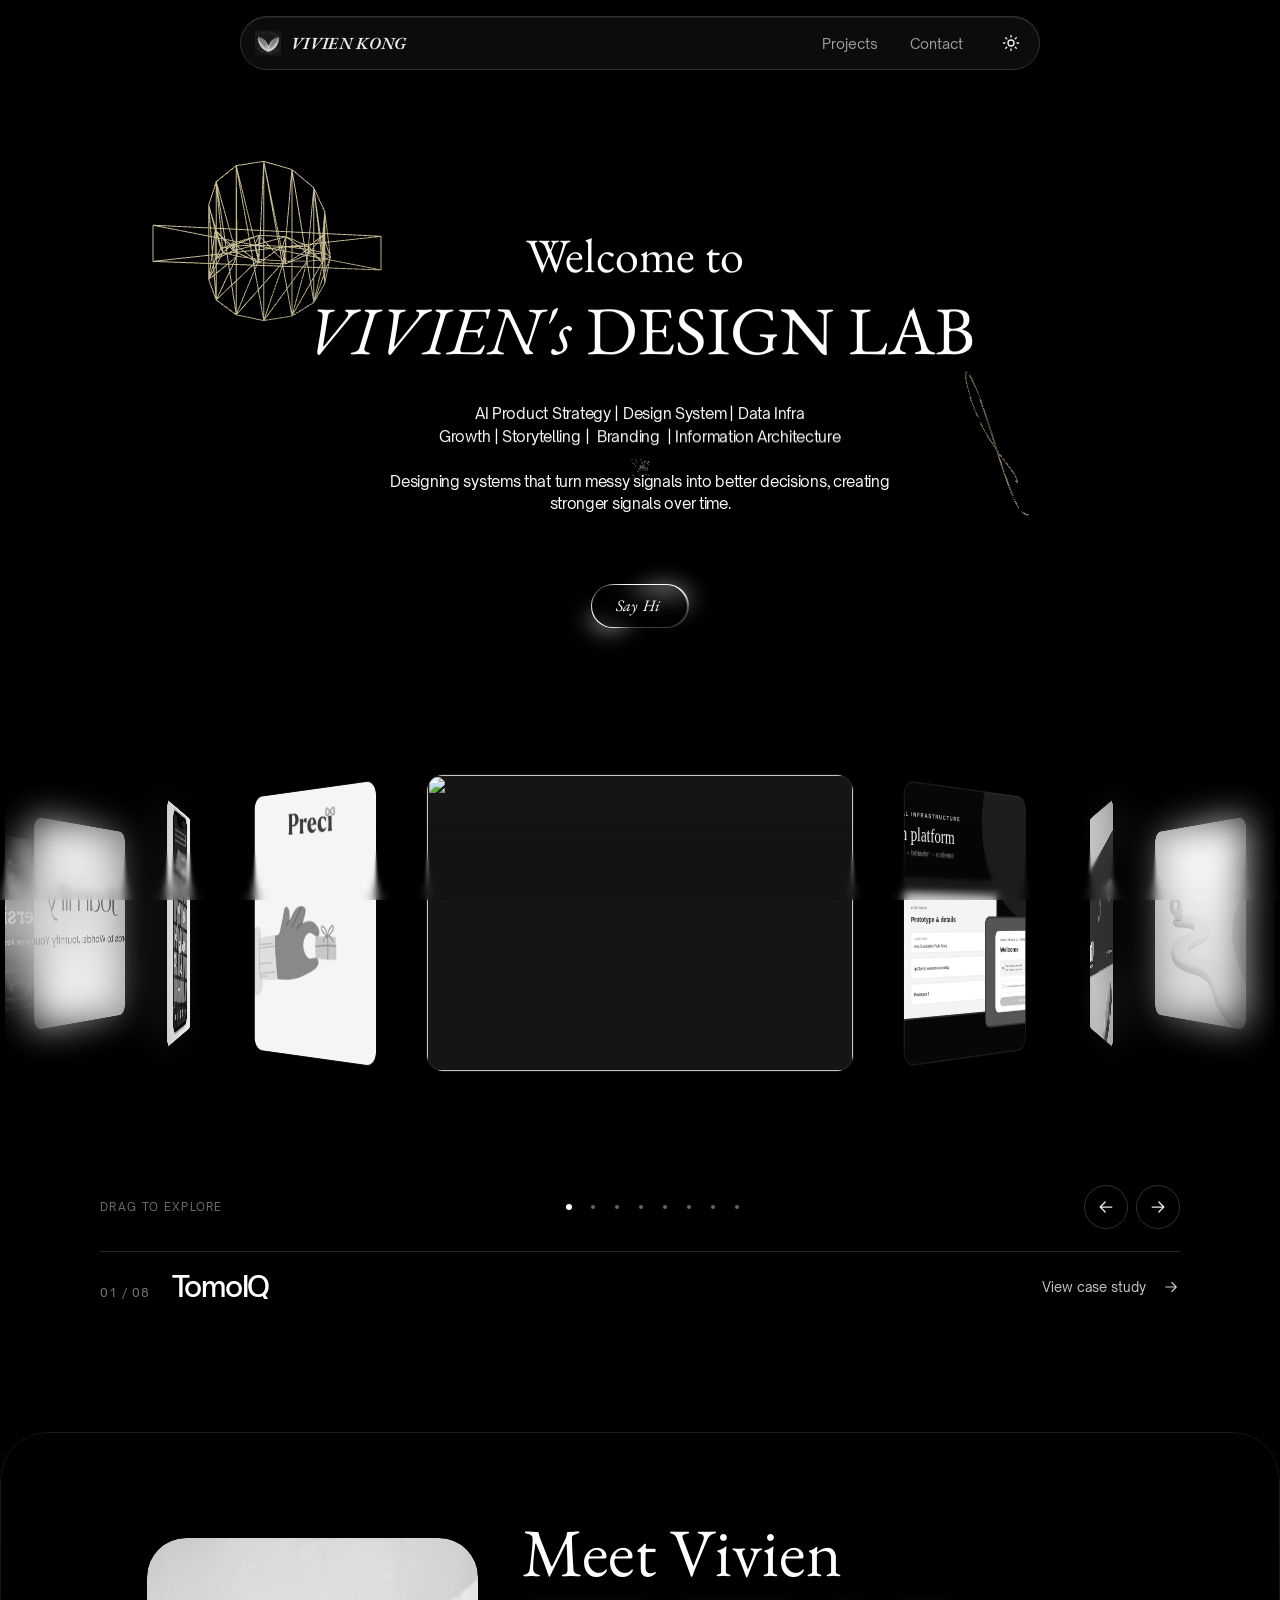
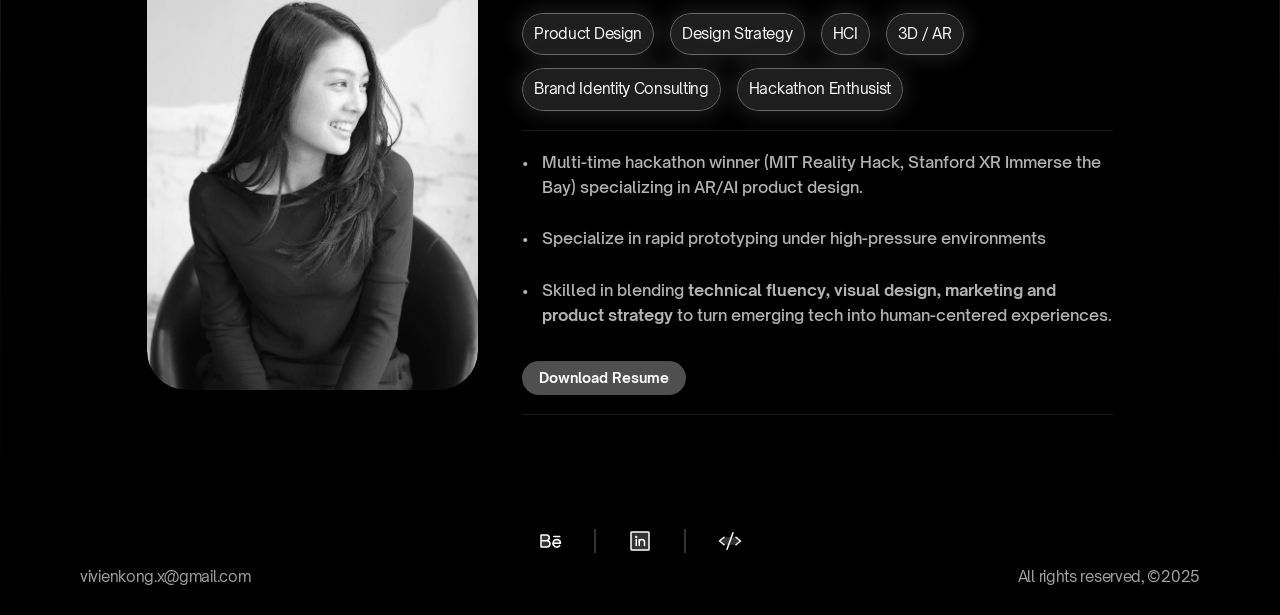
==== commit 1de221bf: "Match Arro navigation and cyan accents" ====
--- a/index.html
+++ b/index.html
@@ -334,9 +334,9 @@
 	<meta name="robots" content="max-image-preview:large"><link rel="canonical" href="https://vivienkong.com/"><meta property="og:url" content="https://vivienkong.com/"><style data-framer-breakpoint-css>@media(min-width: 1200px){.hidden-72rtr7{display:none!important}}@media(min-width: 810px) and (max-width: 1199.98px){.hidden-10hqf1j{display:none!important}}@media(max-width: 809.98px){.hidden-bf22ba{display:none!important}}@media(min-width: 1200px){.hidden-povseb{display:none!important}}@media(min-width: 1200px) and (max-width: 1199.98px){.hidden-n3g00u{display:none!important}}@media(min-width: 1200px) and (max-width: 1199.98px){.hidden-6npt0o{display:none!important}}@media(min-width: 810px) and (max-width: 1199.98px){.hidden-aptkhi{display:none!important}}@media(max-width: 809.98px){.hidden-15ua2m0{display:none!important}}</style><style data-framer-css-ssr-minified data-framer-components="framer-lib-cursors-host framer-yiFy5 PropertyOverrides framer-00i2Q framer-lib-combinedCSSRules framer-wqbCC framer-qg9d6 framer-CFeeQ framer-0tArv framer-2y3k2 framer-7kS73 framer-5gp6M framer-ULBD3 framer-ZtQSM framer-MJ2vv framer-qVh2c framer-icXAD">html,body,#main{box-sizing:border-box;margin:0;padding:0}:root{-webkit-font-smoothing:antialiased;-moz-osx-font-smoothing:grayscale}*{box-sizing:border-box;-webkit-font-smoothing:inherit}h1,h2,h3,h4,h5,h6,p,figure{margin:0}body,input,textarea,select,button{font-family:sans-serif;font-size:12px}body{--token-67527bae-cc15-4839-8636-c9b28351e4d7:#fff;--token-f50a08ee-89ba-45ba-bd59-521f4e9cdc51:#000;--token-54e6a972-2be4-40f1-88e3-a0431ea81021:#ffffff1a;--token-cc7c73b0-b7c0-47c8-8487-b084b19b7755:#000c;--token-42cff841-0b54-4377-bc4a-66e7d7690432:#ffffffa6;--token-0c62d1bb-1ac3-4cd6-8f0f-8ee3950e02c0:#0d0d0d;--token-e4e6cca0-19fa-483d-9220-ccc9f275a14b:gold;--framer-will-change-override:none}@supports (background:-webkit-named-image(i)) and (not (grid-template-rows:subgrid)){body{--framer-will-change-override:transform}}@supports (background:-webkit-named-image(i)) and (not (position-area:top right)){body{--framer-will-change-filter-override:filter}}[data-framer-component-type=Text] div div span,[data-framer-component-type=Text] a div span,[data-framer-component-type=Text] span span span,[data-framer-component-type=Text] p span span,[data-framer-component-type=Text] h1 span span,[data-framer-component-type=Text] h2 span span,[data-framer-component-type=Text] h3 span span,[data-framer-component-type=Text] h4 span span,[data-framer-component-type=Text] h5 span span,[data-framer-component-type=Text] h6 span span,[data-framer-component-type=Text] a{font-family:var(--font-family);font-style:var(--font-style);font-weight:min(calc(var(--framer-font-weight-increase,0) + var(--font-weight,400)),900);color:var(--text-color);letter-spacing:var(--letter-spacing);font-size:var(--font-size);text-transform:var(--text-transform);--text-decoration:var(--framer-text-decoration-style,solid)var(--framer-text-decoration,none)var(--framer-text-decoration-color,currentcolor)var(--framer-text-decoration-thickness,auto);--text-decoration-skip-ink:var(--framer-text-decoration-skip-ink);--text-underline-offset:var(--framer-text-decoration-offset);line-height:var(--line-height);--font-family:var(--framer-font-family);--font-style:var(--framer-font-style);--font-weight:var(--framer-font-weight);--text-color:var(--framer-text-color);--letter-spacing:var(--framer-letter-spacing);--font-size:var(--framer-font-size);--text-transform:var(--framer-text-transform);--line-height:var(--framer-line-height)}@supports not (color:color(display-p3 1 1 1)){p.framer-text,div.framer-text,h1.framer-text,h2.framer-text,h3.framer-text,h4.framer-text,h5.framer-text,h6.framer-text,li.framer-text,ol.framer-text,ul.framer-text,span.framer-text:not([data-text-fill]){color:var(--framer-blockquote-text-color-rgb,var(--framer-blockquote-text-color,var(--framer-text-color-rgb,var(--framer-text-color,#000))));-webkit-text-stroke-color:var(--framer-text-stroke-color-rgb,var(--framer-text-stroke-color,initial))}mark.framer-text{background-color:var(--framer-blockquote-text-background-color-rgb,var(--framer-blockquote-text-background-color,var(--framer-text-background-color-rgb,var(--framer-text-background-color,initial))))}}@supports not (color:color(display-p3 1 1 1)){code.framer-text,code.framer-text span.framer-text:not([data-text-fill]){color:var(--framer-blockquote-text-color-rgb,var(--framer-blockquote-text-color,var(--framer-code-text-color-rgb,var(--framer-code-text-color,var(--framer-text-color-rgb,var(--framer-text-color,#000))))))}}@supports not (color:color(display-p3 1 1 1)){a.framer-text,span.framer-text[data-nested-link]{color:var(--framer-blockquote-text-color-rgb,var(--framer-blockquote-text-color,var(--framer-link-text-color-rgb,var(--framer-link-text-color,var(--framer-text-color-rgb,var(--framer-text-color,#000))))));background-color:var(--framer-link-text-background-color-rgb,var(--framer-link-text-background-color,initial));-webkit-text-decoration-color:var(--framer-link-text-decoration-color-rgb,var(--framer-link-text-decoration-color,var(--framer-text-decoration-color-rgb,var(--framer-text-decoration-color,currentcolor))));text-decoration-color:var(--framer-link-text-decoration-color-rgb,var(--framer-link-text-decoration-color,var(--framer-text-decoration-color-rgb,var(--framer-text-decoration-color,currentcolor))))}}@supports not (color:color(display-p3 1 1 1)){code.framer-text a.framer-text,code.framer-text a.framer-text span.framer-text:not([data-text-fill]),code.framer-text span.framer-text[data-nested-link],code.framer-text span.framer-text[data-nested-link] span.framer-text:not([data-text-fill]){color:var(--framer-blockquote-text-color-rgb,var(--framer-blockquote-text-color,var(--framer-link-text-color-rgb,var(--framer-link-text-color,var(--framer-code-text-color-rgb,var(--framer-code-text-color,var(--framer-text-color-rgb,var(--framer-text-color,#000))))))))}}@supports not (color:color(display-p3 1 1 1)){a.framer-text:hover,span.framer-text[data-nested-link]:hover{color:var(--framer-link-hover-text-color-rgb,var(--framer-link-hover-text-color,var(--framer-blockquote-text-color-rgb,var(--framer-blockquote-text-color,var(--framer-link-text-color-rgb,var(--framer-link-text-color,var(--framer-text-color-rgb,var(--framer-text-color,#000))))))));background-color:var(--framer-link-hover-text-background-color-rgb,var(--framer-link-hover-text-background-color,var(--framer-link-text-background-color-rgb,var(--framer-link-text-background-color,var(--framer-text-background-color-rgb,var(--framer-text-background-color,initial))))));-webkit-text-decoration-color:var(--framer-link-hover-text-decoration-color-rgb,var(--framer-link-hover-text-decoration-color,var(--framer-link-text-decoration-color-rgb,var(--framer-link-text-decoration-color,var(--framer-text-decoration-color-rgb,var(--framer-text-decoration-color,currentcolor))))));text-decoration-color:var(--framer-link-hover-text-decoration-color-rgb,var(--framer-link-hover-text-decoration-color,var(--framer-link-text-decoration-color-rgb,var(--framer-link-text-decoration-color,var(--framer-text-decoration-color-rgb,var(--framer-text-decoration-color,currentcolor))))))}}@supports not (color:color(display-p3 1 1 1)){code.framer-text a.framer-text:hover,code.framer-text span.framer-text[data-nested-link]:hover{color:var(--framer-link-hover-text-color-rgb,var(--framer-link-hover-text-color,var(--framer-blockquote-text-color-rgb,var(--framer-blockquote-text-color,var(--framer-link-text-color-rgb,var(--framer-link-text-color,var(--framer-code-text-color-rgb,var(--framer-code-text-color,var(--framer-text-color-rgb,var(--framer-text-color,#000))))))))))}}@supports not (color:color(display-p3 1 1 1)){a.framer-text[data-framer-page-link-current],span.framer-text[data-framer-page-link-current]{color:var(--framer-link-current-text-color-rgb,var(--framer-link-current-text-color,var(--framer-link-text-color-rgb,var(--framer-link-text-color,var(--framer-text-color-rgb,var(--framer-text-color,#000))))));background-color:var(--framer-link-current-text-background-color-rgb,var(--framer-link-current-text-background-color,var(--framer-link-text-background-color-rgb,var(--framer-link-text-background-color,var(--framer-text-background-color-rgb,var(--framer-text-background-color,initial))))));-webkit-text-decoration-color:var(--framer-link-current-text-decoration-color-rgb,var(--framer-link-current-text-decoration-color,var(--framer-link-text-decoration-color-rgb,var(--framer-link-text-decoration-color,var(--framer-text-decoration-color-rgb,var(--framer-text-decoration-color,currentcolor))))));text-decoration-color:var(--framer-link-current-text-decoration-color-rgb,var(--framer-link-current-text-decoration-color,var(--framer-link-text-decoration-color-rgb,var(--framer-link-text-decoration-color,var(--framer-text-decoration-color-rgb,var(--framer-text-decoration-color,currentcolor))))))}}@supports not (color:color(display-p3 1 1 1)){code.framer-text a.framer-text[data-framer-page-link-current],code.framer-text a.framer-text[data-framer-page-link-current] span.framer-text:not([data-text-fill]),code.framer-text span.framer-text[data-framer-page-link-current],code.framer-text span.framer-text[data-framer-page-link-current] span.framer-text:not([data-text-fill]){color:var(--framer-link-current-text-color-rgb,var(--framer-link-current-text-color,var(--framer-link-text-color-rgb,var(--framer-link-text-color,var(--framer-code-text-color-rgb,var(--framer-code-text-color,var(--framer-text-color-rgb,var(--framer-text-color,#000))))))));background-color:var(--framer-link-current-text-background-color-rgb,var(--framer-link-current-text-background-color,var(--framer-link-text-background-color-rgb,var(--framer-link-text-background-color,var(--framer-text-background-color-rgb,var(--framer-text-background-color,initial))))))}}@supports not (color:color(display-p3 1 1 1)){a.framer-text[data-framer-page-link-current]:hover,span.framer-text[data-framer-page-link-current]:hover{color:var(--framer-link-hover-text-color-rgb,var(--framer-link-hover-text-color,var(--framer-link-current-text-color-rgb,var(--framer-link-current-text-color,var(--framer-link-text-color-rgb,var(--framer-link-text-color,var(--framer-code-text-color-rgb,var(--framer-code-text-color,var(--framer-text-color-rgb,var(--framer-text-color,#000))))))))));background-color:var(--framer-link-hover-text-background-color-rgb,var(--framer-link-hover-text-background-color,var(--framer-link-current-text-background-color-rgb,var(--framer-link-current-text-background-color,var(--framer-link-text-background-color-rgb,var(--framer-link-text-background-color,initial))))));-webkit-text-decoration-color:var(--framer-link-hover-text-decoration-color-rgb,var(--framer-link-hover-text-decoration-color,var(--framer-link-current-text-decoration-color-rgb,var(--framer-link-current-text-decoration-color,var(--framer-link-text-decoration-color-rgb,var(--framer-link-text-decoration-color,var(--framer-text-decoration-color-rgb,var(--framer-text-decoration-color,currentcolor))))))));text-decoration-color:var(--framer-link-hover-text-decoration-color-rgb,var(--framer-link-hover-text-decoration-color,var(--framer-link-current-text-decoration-color-rgb,var(--framer-link-current-text-decoration-color,var(--framer-link-text-decoration-color-rgb,var(--framer-link-text-decoration-color,var(--framer-text-decoration-color-rgb,var(--framer-text-decoration-color,currentcolor))))))))}}@supports not (color:color(display-p3 1 1 1)){code.framer-text a.framer-text[data-framer-page-link-current]:hover,code.framer-text a.framer-text[data-framer-page-link-current]:hover span.framer-text:not([data-text-fill]),code.framer-text span.framer-text[data-framer-page-link-current]:hover,code.framer-text span.framer-text[data-framer-page-link-current]:hover span.framer-text:not([data-text-fill]){color:var(--framer-link-hover-text-color-rgb,var(--framer-link-hover-text-color,var(--framer-link-current-text-color-rgb,var(--framer-link-current-text-color,var(--framer-link-text-color-rgb,var(--framer-link-text-color,var(--framer-code-text-color-rgb,var(--framer-code-text-color,var(--framer-text-color-rgb,var(--framer-text-color,#000))))))))));background-color:var(--framer-link-hover-text-background-color-rgb,var(--framer-link-hover-text-background-color,var(--framer-link-current-text-background-color-rgb,var(--framer-link-current-text-background-color,var(--framer-link-text-background-color-rgb,var(--framer-link-text-background-color,initial))))))}}@supports not (overflow:clip){:root{--overflow-clip-fallback:hidden}}@supports (background:-webkit-named-image(i)) and (not (contain-intrinsic-size:inherit)){div.framer-text,p.framer-text,h1.framer-text,h2.framer-text,h3.framer-text,h4.framer-text,h5.framer-text,h6.framer-text,ol.framer-text,ul.framer-text,li.framer-text,blockquote.framer-text,.framer-text.framer-image{display:var(--text-truncation-display-inline-for-safari-16,revert)}div.framer-text:after,p.framer-text:after,h1.framer-text:after,h2.framer-text:after,h3.framer-text:after,h4.framer-text:after,h5.framer-text:after,h6.framer-text:after,ol.framer-text:after,ul.framer-text:after,li.framer-text:after,blockquote.framer-text:after,.framer-text.framer-image:after{content:var(--text-truncation-line-break-for-safari-16);white-space:pre}.framer-text.framer-text-module,.framer-text.framer-table-wrapper{display:var(--text-truncation-display-none-for-safari-16,revert)}p.framer-text[data-text-fill]{display:var(--text-truncation-display-inline-for-safari-16,inline-block)}}@supports (corner-shape:superellipse(2)){:root{--one-if-corner-shape-supported:1}}.framer-cursor-none,.framer-cursor-none *{cursor:none!important}.framer-pointer-events-none,.framer-pointer-events-none *{pointer-events:none!important}@supports (aspect-ratio:1){body{--framer-aspect-ratio-supported:auto}}.framer-yiFy5.framer-1ssxf18,.framer-yiFy5 .framer-1ssxf18{display:block}.framer-yiFy5.framer-povseb{background-color:var(--token-f50a08ee-89ba-45ba-bd59-521f4e9cdc51,#000);flex-flow:column;place-content:center flex-start;align-items:center;gap:0;width:100%;height:min-content;padding:0;display:flex;position:relative;overflow:hidden}.framer-yiFy5 .framer-11n6lfm-container{height:auto;position:var(--framer-canvas-fixed-position,fixed);z-index:8;flex:none;order:-1000;top:0;left:0;right:0}.framer-yiFy5 .framer-8cfs7q{background:0 0;flex-grow:1;width:0;height:0;margin:0;position:relative}.framer-yiFy5 .framer-ujdldm{z-index:0;flex:none;order:1002;height:772px;position:absolute;top:calc(47.8517% - 386px);left:0;right:0;overflow:hidden}.framer-yiFy5 .framer-1au25b8-container{z-index:0;flex:none;order:1003;width:100%;height:120px;position:relative}[data-layout-template=true]>#overlay{margin-bottom:0}@media (max-width:809.98px){.framer-yiFy5 .framer-1au25b8-container{height:auto}}@media (min-width:810px) and (max-width:1199.98px){.framer-yiFy5 .framer-1au25b8-container{height:23.7963vh}}.ssr-variant{display:contents}@supports (aspect-ratio:1){body{--framer-aspect-ratio-supported:auto}}.framer-00i2Q.framer-1a57m1n,.framer-00i2Q .framer-1a57m1n{display:block}.framer-00i2Q.framer-9hd2nx{flex-flow:row;place-content:center;align-items:center;gap:0;width:840px;height:min-content;padding:6px 0;display:flex;position:relative;overflow:visible}.framer-00i2Q .framer-1o2om4{flex-flow:row;flex:1 0 0;place-content:center flex-start;align-items:center;gap:32px;width:1px;max-width:1680px;height:min-content;padding:0 40px;display:flex;position:relative;overflow:visible}.framer-00i2Q .framer-1na3aaw{flex-flow:row;flex:1 0 0;place-content:center flex-start;align-items:center;gap:21px;width:1px;height:min-content;padding:0;display:flex;position:relative;overflow:visible}.framer-00i2Q .framer-5wie1d{flex:none;width:57px;height:53px;text-decoration:none;position:relative;overflow:visible}.framer-00i2Q .framer-kdoj2h{white-space:pre;flex:none;width:auto;height:auto;position:relative}.framer-00i2Q .framer-13zvvcx-container,.framer-00i2Q .framer-shvas7-container,.framer-00i2Q .framer-6d860w-container{flex:none;width:auto;height:auto;position:relative}.framer-00i2Q .framer-h0ping{flex-flow:row;flex:none;place-content:center;align-items:center;gap:16px;width:min-content;height:min-content;padding:0;display:flex;position:relative;overflow:visible}.framer-00i2Q .framer-466h6r{flex-flow:row;flex:none;place-content:center;align-items:center;gap:8px;width:min-content;height:min-content;padding:0;display:flex;position:relative;overflow:visible}.framer-00i2Q.framer-v-5qefx.framer-9hd2nx{flex-wrap:wrap;align-content:flex-start;align-items:flex-start;width:390px;height:65px;overflow:hidden}.framer-00i2Q.framer-v-5qefx .framer-1o2om4{flex-direction:column;align-content:flex-start;align-items:flex-start;gap:8px;height:64px;padding:0 18px 32px}.framer-00i2Q.framer-v-5qefx .framer-1na3aaw{gap:unset;flex:none;order:0;justify-content:space-between;width:100%;height:54px}.framer-00i2Q.framer-v-5qefx .framer-h0ping{flex-direction:column;order:1;align-content:flex-start;align-items:flex-start;width:100%}.framer-00i2Q.framer-v-5qefx .framer-466h6r,.framer-00i2Q.framer-v-1lijmbs .framer-h0ping{flex-direction:column;align-content:flex-start;align-items:flex-start;width:100%}.framer-00i2Q.framer-v-1lijmbs.framer-9hd2nx{flex-wrap:wrap;align-content:flex-start;align-items:flex-start;width:390px;padding:6px 18px 32px;overflow:hidden}.framer-00i2Q.framer-v-1lijmbs .framer-1o2om4{flex-direction:column;align-content:flex-start;align-items:flex-start;gap:8px;padding:0 0 32px}.framer-00i2Q.framer-v-1lijmbs .framer-1na3aaw{gap:unset;flex:none;justify-content:space-between;width:100%;height:64px}.framer-00i2Q.framer-v-1lijmbs .framer-466h6r{flex-direction:column;width:100%}.framer-00i2Q.framer-v-1lijmbs .framer-shvas7-container,.framer-00i2Q.framer-v-1lijmbs .framer-6d860w-container{width:100%}.framer-BhWo1 .framer-styles-preset-2epqkf:not(.rich-text-wrapper),.framer-BhWo1 .framer-styles-preset-2epqkf.rich-text-wrapper a{--framer-link-text-color:#fff}body{--framer-will-change-override:none}@supports (background:-webkit-named-image(i)) and (not (grid-template-rows:subgrid)){body{--framer-will-change-override:transform}}body{--framer-will-change-filter-override:none}@supports (background:-webkit-named-image(i)) and (not (position-area:top right)){body{--framer-will-change-filter-override:filter}}[data-framer-component-type]{position:absolute}[data-framer-component-type=Text]{cursor:inherit}[data-framer-component-text-autosized] *{white-space:pre}[data-framer-component-type=Text]>*{text-align:var(--framer-text-alignment,start)}[data-framer-component-type=Text] span span,[data-framer-component-type=Text] p span,[data-framer-component-type=Text] h1 span,[data-framer-component-type=Text] h2 span,[data-framer-component-type=Text] h3 span,[data-framer-component-type=Text] h4 span,[data-framer-component-type=Text] h5 span,[data-framer-component-type=Text] h6 span{display:block}[data-framer-component-type=Text] span span span,[data-framer-component-type=Text] p span span,[data-framer-component-type=Text] h1 span span,[data-framer-component-type=Text] h2 span span,[data-framer-component-type=Text] h3 span span,[data-framer-component-type=Text] h4 span span,[data-framer-component-type=Text] h5 span span,[data-framer-component-type=Text] h6 span span{display:unset}[data-framer-component-type=Text] div div span,[data-framer-component-type=Text] a div span,[data-framer-component-type=Text] span span span,[data-framer-component-type=Text] p span span,[data-framer-component-type=Text] h1 span span,[data-framer-component-type=Text] h2 span span,[data-framer-component-type=Text] h3 span span,[data-framer-component-type=Text] h4 span span,[data-framer-component-type=Text] h5 span span,[data-framer-component-type=Text] h6 span span,[data-framer-component-type=Text] a{font-family:var(--font-family);font-style:var(--font-style);font-weight:min(calc(var(--framer-font-weight-increase,0) + var(--font-weight,400)),900);color:var(--text-color);letter-spacing:var(--letter-spacing);font-size:var(--font-size);text-transform:var(--text-transform);--text-decoration:var(--framer-text-decoration-style,solid)var(--framer-text-decoration,none)var(--framer-text-decoration-color,currentcolor)var(--framer-text-decoration-thickness,auto);--text-decoration-skip-ink:var(--framer-text-decoration-skip-ink);--text-underline-offset:var(--framer-text-decoration-offset);line-height:var(--line-height);--font-family:var(--framer-font-family);--font-style:var(--framer-font-style);--font-weight:var(--framer-font-weight);--text-color:var(--framer-text-color);--letter-spacing:var(--framer-letter-spacing);--font-size:var(--framer-font-size);--text-transform:var(--framer-text-transform);--line-height:var(--framer-line-height)}[data-framer-component-type=Text] a,[data-framer-component-type=Text] a div span,[data-framer-component-type=Text] a span span span,[data-framer-component-type=Text] a p span span,[data-framer-component-type=Text] a h1 span span,[data-framer-component-type=Text] a h2 span span,[data-framer-component-type=Text] a h3 span span,[data-framer-component-type=Text] a h4 span span,[data-framer-component-type=Text] a h5 span span,[data-framer-component-type=Text] a h6 span span{--font-family:var(--framer-link-font-family,var(--framer-font-family));--font-style:var(--framer-link-font-style,var(--framer-font-style));--font-weight:var(--framer-link-font-weight,var(--framer-font-weight));--text-color:var(--framer-link-text-color,var(--framer-text-color));--font-size:var(--framer-link-font-size,var(--framer-font-size));--text-transform:var(--framer-link-text-transform,var(--framer-text-transform));--text-decoration:var(--framer-link-text-decoration-style,var(--framer-text-decoration-style,solid))var(--framer-link-text-decoration,var(--framer-text-decoration,none))var(--framer-link-text-decoration-color,var(--framer-text-decoration-color,currentcolor))var(--framer-link-text-decoration-thickness,var(--framer-text-decoration-thickness,auto));--text-decoration-skip-ink:var(--framer-link-text-decoration-skip-ink,var(--framer-text-decoration-skip-ink));--text-underline-offset:var(--framer-link-text-decoration-offset,var(--framer-text-decoration-offset))}[data-framer-component-type=Text] a:hover,[data-framer-component-type=Text] a div span:hover,[data-framer-component-type=Text] a span span span:hover,[data-framer-component-type=Text] a p span span:hover,[data-framer-component-type=Text] a h1 span span:hover,[data-framer-component-type=Text] a h2 span span:hover,[data-framer-component-type=Text] a h3 span span:hover,[data-framer-component-type=Text] a h4 span span:hover,[data-framer-component-type=Text] a h5 span span:hover,[data-framer-component-type=Text] a h6 span span:hover{--font-family:var(--framer-link-hover-font-family,var(--framer-link-font-family,var(--framer-font-family)));--font-style:var(--framer-link-hover-font-style,var(--framer-link-font-style,var(--framer-font-style)));--font-weight:var(--framer-link-hover-font-weight,var(--framer-link-font-weight,var(--framer-font-weight)));--text-color:var(--framer-link-hover-text-color,var(--framer-link-text-color,var(--framer-text-color)));--font-size:var(--framer-link-hover-font-size,var(--framer-link-font-size,var(--framer-font-size)));--text-transform:var(--framer-link-hover-text-transform,var(--framer-link-text-transform,var(--framer-text-transform)));--text-decoration:var(--framer-link-hover-text-decoration-style,var(--framer-link-text-decoration-style,var(--framer-text-decoration-style,solid)))var(--framer-link-hover-text-decoration,var(--framer-link-text-decoration,var(--framer-text-decoration,none)))var(--framer-link-hover-text-decoration-color,var(--framer-link-text-decoration-color,var(--framer-text-decoration-color,currentcolor)))var(--framer-link-hover-text-decoration-thickness,var(--framer-link-text-decoration-thickness,var(--framer-text-decoration-thickness,auto)));--text-decoration-skip-ink:var(--framer-link-hover-text-decoration-skip-ink,var(--framer-link-text-decoration-skip-ink,var(--framer-text-decoration-skip-ink)));--text-underline-offset:var(--framer-link-hover-text-decoration-offset,var(--framer-link-text-decoration-offset,var(--framer-text-decoration-offset)))}[data-framer-component-type=Text].isCurrent a,[data-framer-component-type=Text].isCurrent a div span,[data-framer-component-type=Text].isCurrent a span span span,[data-framer-component-type=Text].isCurrent a p span span,[data-framer-component-type=Text].isCurrent a h1 span span,[data-framer-component-type=Text].isCurrent a h2 span span,[data-framer-component-type=Text].isCurrent a h3 span span,[data-framer-component-type=Text].isCurrent a h4 span span,[data-framer-component-type=Text].isCurrent a h5 span span,[data-framer-component-type=Text].isCurrent a h6 span span{--font-family:var(--framer-link-current-font-family,var(--framer-link-font-family,var(--framer-font-family)));--font-style:var(--framer-link-current-font-style,var(--framer-link-font-style,var(--framer-font-style)));--font-weight:var(--framer-link-current-font-weight,var(--framer-link-font-weight,var(--framer-font-weight)));--text-color:var(--framer-link-current-text-color,var(--framer-link-text-color,var(--framer-text-color)));--font-size:var(--framer-link-current-font-size,var(--framer-link-font-size,var(--framer-font-size)));--text-transform:var(--framer-link-current-text-transform,var(--framer-link-text-transform,var(--framer-text-transform)));--text-decoration:var(--framer-link-current-text-decoration-style,var(--framer-link-text-decoration-style,var(--framer-text-decoration-style,solid)))var(--framer-link-current-text-decoration,var(--framer-link-text-decoration,var(--framer-text-decoration,none)))var(--framer-link-current-text-decoration-color,var(--framer-link-text-decoration-color,var(--framer-text-decoration-color,currentcolor)))var(--framer-link-current-text-decoration-thickness,var(--framer-link-text-decoration-thickness,var(--framer-text-decoration-thickness,auto)));--text-decoration-skip-ink:var(--framer-link-current-text-decoration-skip-ink,var(--framer-link-text-decoration-skip-ink,var(--framer-text-decoration-skip-ink)));--text-underline-offset:var(--framer-link-current-text-decoration-offset,var(--framer-link-text-decoration-offset,var(--framer-text-decoration-offset)))}[data-framer-component-type=RichTextContainer]{outline:none;flex-direction:column;flex-shrink:0;justify-content:flex-start;display:flex}p.framer-text,div.framer-text,figure.framer-text,h1.framer-text,h2.framer-text,h3.framer-text,h4.framer-text,h5.framer-text,h6.framer-text,ol.framer-text,ul.framer-text{margin:0;padding:0}p.framer-text,div.framer-text,h1.framer-text,h2.framer-text,h3.framer-text,h4.framer-text,h5.framer-text,h6.framer-text,li.framer-text,ol.framer-text,ul.framer-text,mark.framer-text,span.framer-text:not([data-text-fill]){font-family:var(--framer-font-family-preview,var(--framer-blockquote-font-family,var(--framer-font-family,Inter,Inter Placeholder,sans-serif)));font-style:var(--framer-font-style-preview,var(--framer-blockquote-font-style,var(--framer-font-style,normal)));font-weight:var(--framer-font-weight-preview,var(--framer-blockquote-font-weight,var(--framer-font-weight,400)));color:var(--framer-blockquote-text-color,var(--framer-text-color,#000));font-size:calc(var(--framer-blockquote-font-size,var(--framer-font-size,16px))*var(--framer-font-size-scale,1));letter-spacing:var(--framer-blockquote-letter-spacing,var(--framer-letter-spacing,0));text-transform:var(--framer-blockquote-text-transform,var(--framer-text-transform,none));-webkit-text-decoration-line:var(--framer-blockquote-text-decoration,var(--framer-text-decoration,initial));text-decoration-line:var(--framer-blockquote-text-decoration,var(--framer-text-decoration,initial));-webkit-text-decoration-style:var(--framer-blockquote-text-decoration-style,var(--framer-text-decoration-style,initial));text-decoration-style:var(--framer-blockquote-text-decoration-style,var(--framer-text-decoration-style,initial));-webkit-text-decoration-color:var(--framer-blockquote-text-decoration-color,var(--framer-text-decoration-color,initial));text-decoration-color:var(--framer-blockquote-text-decoration-color,var(--framer-text-decoration-color,initial));text-decoration-thickness:var(--framer-blockquote-text-decoration-thickness,var(--framer-text-decoration-thickness,initial));text-decoration-skip-ink:var(--framer-blockquote-text-decoration-skip-ink,var(--framer-text-decoration-skip-ink,initial));text-underline-offset:var(--framer-blockquote-text-decoration-offset,var(--framer-text-decoration-offset,initial));line-height:var(--framer-blockquote-line-height,var(--framer-line-height,1.2em));text-align:var(--framer-blockquote-text-alignment,var(--framer-text-alignment,start));-webkit-text-stroke-width:var(--framer-text-stroke-width,initial);-webkit-text-stroke-color:var(--framer-text-stroke-color,initial);-moz-font-feature-settings:var(--framer-font-open-type-features,initial);-webkit-font-feature-settings:var(--framer-font-open-type-features,initial);font-feature-settings:var(--framer-font-open-type-features,initial);font-variation-settings:var(--framer-font-variation-axes-preview,var(--framer-font-variation-axes,normal));text-wrap:var(--framer-text-wrap-override,var(--framer-text-wrap))}mark.framer-text,p.framer-text,div.framer-text,h1.framer-text,h2.framer-text,h3.framer-text,h4.framer-text,h5.framer-text,h6.framer-text,li.framer-text,ol.framer-text,ul.framer-text{background-color:var(--framer-blockquote-text-background-color,var(--framer-text-background-color,initial));border-radius:var(--framer-blockquote-text-background-radius,var(--framer-text-background-radius,initial));corner-shape:var(--framer-blockquote-text-background-corner-shape,var(--framer-text-background-corner-shape,initial));padding:var(--framer-blockquote-text-background-padding,var(--framer-text-background-padding,initial))}@supports not (color:color(display-p3 1 1 1)){p.framer-text,div.framer-text,h1.framer-text,h2.framer-text,h3.framer-text,h4.framer-text,h5.framer-text,h6.framer-text,li.framer-text,ol.framer-text,ul.framer-text,span.framer-text:not([data-text-fill]){color:var(--framer-blockquote-text-color-rgb,var(--framer-blockquote-text-color,var(--framer-text-color-rgb,var(--framer-text-color,#000))));-webkit-text-stroke-color:var(--framer-text-stroke-color-rgb,var(--framer-text-stroke-color,initial))}mark.framer-text{background-color:var(--framer-blockquote-text-background-color-rgb,var(--framer-blockquote-text-background-color,var(--framer-text-background-color-rgb,var(--framer-text-background-color,initial))))}}.framer-fit-text .framer-text{white-space:nowrap;white-space-collapse:preserve}strong.framer-text{font-family:var(--framer-blockquote-font-family-bold,var(--framer-font-family-bold));font-style:var(--framer-blockquote-font-style-bold,var(--framer-font-style-bold));font-weight:var(--framer-blockquote-font-weight-bold,var(--framer-font-weight-bold,bolder));font-variation-settings:var(--framer-blockquote-font-variation-axes-bold,var(--framer-font-variation-axes-bold))}em.framer-text{font-family:var(--framer-blockquote-font-family-italic,var(--framer-font-family-italic));font-style:var(--framer-blockquote-font-style-italic,var(--framer-font-style-italic,italic));font-weight:var(--framer-blockquote-font-weight-italic,var(--framer-font-weight-italic));font-variation-settings:var(--framer-blockquote-font-variation-axes-italic,var(--framer-font-variation-axes-italic))}em.framer-text>strong.framer-text{font-family:var(--framer-blockquote-font-family-bold-italic,var(--framer-font-family-bold-italic));font-style:var(--framer-blockquote-font-style-bold-italic,var(--framer-font-style-bold-italic,italic));font-weight:var(--framer-blockquote-font-weight-bold-italic,var(--framer-font-weight-bold-italic,bolder));font-variation-settings:var(--framer-blockquote-font-variation-axes-bold-italic,var(--framer-font-variation-axes-bold-italic))}p.framer-text:not(:first-child),div.framer-text:not(:first-child),h1.framer-text:not(:first-child),h2.framer-text:not(:first-child),h3.framer-text:not(:first-child),h4.framer-text:not(:first-child),h5.framer-text:not(:first-child),h6.framer-text:not(:first-child),ol.framer-text:not(:first-child),ul.framer-text:not(:first-child),blockquote.framer-text:not(:first-child),table.framer-text:not(:first-child),figure.framer-text:not(:first-child),.framer-image.framer-text:not(:first-child){margin-top:var(--framer-blockquote-paragraph-spacing,var(--framer-paragraph-spacing,0))}li.framer-text>ul.framer-text:nth-child(2),li.framer-text>ol.framer-text:nth-child(2){margin-top:0}.framer-text[data-text-fill]{-webkit-text-fill-color:transparent;padding:max(0em,calc(calc(1.3em - var(--framer-blockquote-line-height,var(--framer-line-height,1.3em)))/2));margin:min(0em,calc(calc(1.3em - var(--framer-blockquote-line-height,var(--framer-line-height,1.3em)))/-2));-webkit-background-clip:text;background-clip:text;display:inline-block}code.framer-text,code.framer-text span.framer-text:not([data-text-fill]){font-family:var(--framer-code-font-family,var(--framer-font-family,Inter,Inter Placeholder,sans-serif));font-style:var(--framer-blockquote-font-style,var(--framer-code-font-style,var(--framer-font-style,normal)));font-weight:var(--framer-blockquote-font-weight,var(--framer-code-font-weight,var(--framer-font-weight,400)));color:var(--framer-blockquote-text-color,var(--framer-code-text-color,var(--framer-text-color,#000)));font-size:calc(var(--framer-blockquote-font-size,var(--framer-font-size,16px))*var(--framer-font-size-scale,1));letter-spacing:var(--framer-blockquote-letter-spacing,var(--framer-letter-spacing,0));line-height:var(--framer-blockquote-line-height,var(--framer-line-height,1.2em))}@supports not (color:color(display-p3 1 1 1)){code.framer-text,code.framer-text span.framer-text:not([data-text-fill]){color:var(--framer-blockquote-text-color-rgb,var(--framer-blockquote-text-color,var(--framer-code-text-color-rgb,var(--framer-code-text-color,var(--framer-text-color-rgb,var(--framer-text-color,#000))))))}}blockquote.framer-text{unicode-bidi:initial;margin-block-start:initial;margin-block-end:initial;margin-inline-start:initial;margin-inline-end:initial}a.framer-text,a.framer-text span.framer-text:not([data-text-fill]),span.framer-text[data-nested-link],span.framer-text[data-nested-link] span.framer-text:not([data-text-fill]){color:inherit;font-family:var(--framer-font-family-preview,var(--framer-blockquote-font-family,var(--framer-link-font-family,var(--framer-font-family,Inter,Inter Placeholder,sans-serif))));font-style:var(--framer-font-style-preview,var(--framer-blockquote-font-style,var(--framer-link-font-style,var(--framer-font-style,normal))));font-weight:var(--framer-font-weight-preview,var(--framer-blockquote-font-weight,var(--framer-link-font-weight,var(--framer-font-weight,400))));font-size:calc(var(--framer-blockquote-font-size,var(--framer-font-size,16px))*var(--framer-font-size-scale,1));text-transform:var(--framer-blockquote-text-transform,var(--framer-link-text-transform,var(--framer-text-transform,none)));cursor:var(--framer-custom-cursors,pointer);background-color:initial;border-radius:var(--framer-link-text-background-radius,initial);corner-shape:var(--framer-link-text-background-corner-shape,initial);padding:var(--framer-link-text-background-padding,initial)}a.framer-text,span.framer-text[data-nested-link]{color:var(--framer-blockquote-text-color,var(--framer-link-text-color,var(--framer-text-color,#000)));-webkit-text-decoration-line:var(--framer-blockquote-text-decoration,var(--framer-link-text-decoration,var(--framer-text-decoration,initial)));text-decoration-line:var(--framer-blockquote-text-decoration,var(--framer-link-text-decoration,var(--framer-text-decoration,initial)));-webkit-text-decoration-style:var(--framer-blockquote-text-decoration-style,var(--framer-link-text-decoration-style,var(--framer-text-decoration-style,initial)));text-decoration-style:var(--framer-blockquote-text-decoration-style,var(--framer-link-text-decoration-style,var(--framer-text-decoration-style,initial)));-webkit-text-decoration-color:var(--framer-blockquote-text-decoration-color,var(--framer-link-text-decoration-color,var(--framer-text-decoration-color,initial)));text-decoration-color:var(--framer-blockquote-text-decoration-color,var(--framer-link-text-decoration-color,var(--framer-text-decoration-color,initial)));text-decoration-thickness:var(--framer-blockquote-text-decoration-thickness,var(--framer-link-text-decoration-thickness,var(--framer-text-decoration-thickness,initial)));text-decoration-skip-ink:var(--framer-blockquote-text-decoration-skip-ink,var(--framer-link-text-decoration-skip-ink,var(--framer-text-decoration-skip-ink,initial)));text-underline-offset:var(--framer-blockquote-text-decoration-offset,var(--framer-link-text-decoration-offset,var(--framer-text-decoration-offset,initial)));background-color:var(--framer-link-text-background-color,initial)}@supports not (color:color(display-p3 1 1 1)){a.framer-text,span.framer-text[data-nested-link]{color:var(--framer-blockquote-text-color-rgb,var(--framer-blockquote-text-color,var(--framer-link-text-color-rgb,var(--framer-link-text-color,var(--framer-text-color-rgb,var(--framer-text-color,#000))))));background-color:var(--framer-link-text-background-color-rgb,var(--framer-link-text-background-color,initial));-webkit-text-decoration-color:var(--framer-link-text-decoration-color-rgb,var(--framer-link-text-decoration-color,var(--framer-text-decoration-color-rgb,var(--framer-text-decoration-color,currentcolor))));text-decoration-color:var(--framer-link-text-decoration-color-rgb,var(--framer-link-text-decoration-color,var(--framer-text-decoration-color-rgb,var(--framer-text-decoration-color,currentcolor))))}}code.framer-text a.framer-text,code.framer-text a.framer-text span.framer-text:not([data-text-fill]),code.framer-text span.framer-text[data-nested-link],code.framer-text span.framer-text[data-nested-link] span.framer-text:not([data-text-fill]){font-family:var(--framer-code-font-family,var(--framer-font-family,Inter,Inter Placeholder,sans-serif));font-style:var(--framer-blockquote-font-style,var(--framer-code-font-style,var(--framer-font-style,normal)));font-weight:var(--framer-blockquote-font-weight,var(--framer-code-font-weight,var(--framer-font-weight,400)));color:inherit;font-size:calc(var(--framer-blockquote-font-size,var(--framer-font-size,16px))*var(--framer-font-size-scale,1))}code.framer-text a.framer-text,code.framer-text span.framer-text[data-nested-link]{color:var(--framer-blockquote-text-color,var(--framer-link-text-color,var(--framer-code-text-color,var(--framer-text-color,#000))))}@supports not (color:color(display-p3 1 1 1)){code.framer-text a.framer-text,code.framer-text a.framer-text span.framer-text:not([data-text-fill]),code.framer-text span.framer-text[data-nested-link],code.framer-text span.framer-text[data-nested-link] span.framer-text:not([data-text-fill]){color:var(--framer-blockquote-text-color-rgb,var(--framer-blockquote-text-color,var(--framer-link-text-color-rgb,var(--framer-link-text-color,var(--framer-code-text-color-rgb,var(--framer-code-text-color,var(--framer-text-color-rgb,var(--framer-text-color,#000))))))))}}a.framer-text:hover,a.framer-text:hover span.framer-text:not([data-text-fill]),span.framer-text[data-nested-link]:hover,span.framer-text[data-nested-link]:hover span.framer-text:not([data-text-fill]){font-family:var(--framer-font-family-preview,var(--framer-link-hover-font-family,var(--framer-blockquote-font-family,var(--framer-link-font-family,var(--framer-font-family,Inter,Inter Placeholder,sans-serif)))));font-style:var(--framer-font-style-preview,var(--framer-link-hover-font-style,var(--framer-blockquote-font-style,var(--framer-link-font-style,var(--framer-font-style,normal)))));font-weight:var(--framer-font-weight-preview,var(--framer-link-hover-font-weight,var(--framer-blockquote-font-weight,var(--framer-link-font-weight,var(--framer-font-weight,400)))));font-size:calc(var(--framer-link-hover-font-size,var(--framer-blockquote-font-size,var(--framer-font-size,16px)))*var(--framer-font-size-scale,1));text-transform:var(--framer-link-hover-text-transform,var(--framer-blockquote-text-transform,var(--framer-link-text-transform,var(--framer-text-transform,none))));border-radius:var(--framer-link-hover-text-background-radius,var(--framer-link-text-background-radius,var(--framer-text-background-radius,initial)));corner-shape:var(--framer-link-hover-text-background-corner-shape,var(--framer-link-text-background-corner-shape,var(--framer-text-background-corner-shape,initial)));padding:var(--framer-link-hover-text-background-padding,var(--framer-link-text-background-padding,var(--framer-text-background-padding,initial)))}a.framer-text:hover,span.framer-text[data-nested-link]:hover{color:var(--framer-link-hover-text-color,var(--framer-blockquote-text-color,var(--framer-link-text-color,var(--framer-text-color,#000))));-webkit-text-decoration-line:var(--framer-link-hover-text-decoration,var(--framer-blockquote-text-decoration,var(--framer-link-text-decoration,var(--framer-text-decoration,initial))));text-decoration-line:var(--framer-link-hover-text-decoration,var(--framer-blockquote-text-decoration,var(--framer-link-text-decoration,var(--framer-text-decoration,initial))));-webkit-text-decoration-style:var(--framer-link-hover-text-decoration-style,var(--framer-blockquote-text-decoration-style,var(--framer-link-text-decoration-style,var(--framer-text-decoration-style,initial))));text-decoration-style:var(--framer-link-hover-text-decoration-style,var(--framer-blockquote-text-decoration-style,var(--framer-link-text-decoration-style,var(--framer-text-decoration-style,initial))));-webkit-text-decoration-color:var(--framer-link-hover-text-decoration-color,var(--framer-blockquote-text-decoration-color,var(--framer-link-text-decoration-color,var(--framer-text-decoration-color,initial))));text-decoration-color:var(--framer-link-hover-text-decoration-color,var(--framer-blockquote-text-decoration-color,var(--framer-link-text-decoration-color,var(--framer-text-decoration-color,initial))));text-decoration-thickness:var(--framer-link-hover-text-decoration-thickness,var(--framer-blockquote-text-decoration-thickness,var(--framer-link-text-decoration-thickness,var(--framer-text-decoration-thickness,initial))));text-decoration-skip-ink:var(--framer-link-hover-text-decoration-skip-ink,var(--framer-blockquote-text-decoration-skip-ink,var(--framer-link-text-decoration-skip-ink,var(--framer-text-decoration-skip-ink,initial))));text-underline-offset:var(--framer-link-hover-text-decoration-offset,var(--framer-blockquote-text-decoration-offset,var(--framer-link-text-decoration-offset,var(--framer-text-decoration-offset,initial))));background-color:var(--framer-link-hover-text-background-color,var(--framer-link-text-background-color,var(--framer-text-background-color,initial)))}@supports not (color:color(display-p3 1 1 1)){a.framer-text:hover,span.framer-text[data-nested-link]:hover{color:var(--framer-link-hover-text-color-rgb,var(--framer-link-hover-text-color,var(--framer-blockquote-text-color-rgb,var(--framer-blockquote-text-color,var(--framer-link-text-color-rgb,var(--framer-link-text-color,var(--framer-text-color-rgb,var(--framer-text-color,#000))))))));background-color:var(--framer-link-hover-text-background-color-rgb,var(--framer-link-hover-text-background-color,var(--framer-link-text-background-color-rgb,var(--framer-link-text-background-color,var(--framer-text-background-color-rgb,var(--framer-text-background-color,initial))))));-webkit-text-decoration-color:var(--framer-link-hover-text-decoration-color-rgb,var(--framer-link-hover-text-decoration-color,var(--framer-link-text-decoration-color-rgb,var(--framer-link-text-decoration-color,var(--framer-text-decoration-color-rgb,var(--framer-text-decoration-color,currentcolor))))));text-decoration-color:var(--framer-link-hover-text-decoration-color-rgb,var(--framer-link-hover-text-decoration-color,var(--framer-link-text-decoration-color-rgb,var(--framer-link-text-decoration-color,var(--framer-text-decoration-color-rgb,var(--framer-text-decoration-color,currentcolor))))))}}code.framer-text a.framer-text:hover,code.framer-text span.framer-text[data-nested-link]:hover{color:var(--framer-link-hover-text-color,var(--framer-blockquote-text-color,var(--framer-link-text-color,var(--framer-code-text-color,var(--framer-text-color,#000)))))}@supports not (color:color(display-p3 1 1 1)){code.framer-text a.framer-text:hover,code.framer-text span.framer-text[data-nested-link]:hover{color:var(--framer-link-hover-text-color-rgb,var(--framer-link-hover-text-color,var(--framer-blockquote-text-color-rgb,var(--framer-blockquote-text-color,var(--framer-link-text-color-rgb,var(--framer-link-text-color,var(--framer-code-text-color-rgb,var(--framer-code-text-color,var(--framer-text-color-rgb,var(--framer-text-color,#000))))))))))}}a.framer-text[data-framer-page-link-current],a.framer-text[data-framer-page-link-current] span.framer-text:not([data-text-fill]),span.framer-text[data-framer-page-link-current],span.framer-text[data-framer-page-link-current] span.framer-text:not([data-text-fill]){font-family:var(--framer-font-family-preview,var(--framer-link-current-font-family,var(--framer-link-font-family,var(--framer-font-family,Inter,Inter Placeholder,sans-serif))));font-style:var(--framer-font-style-preview,var(--framer-link-current-font-style,var(--framer-link-font-style,var(--framer-font-style,normal))));font-weight:var(--framer-font-weight-preview,var(--framer-link-current-font-weight,var(--framer-link-font-weight,var(--framer-font-weight,400))));font-size:calc(var(--framer-link-current-font-size,var(--framer-link-font-size,var(--framer-font-size,16px)))*var(--framer-font-size-scale,1));text-transform:var(--framer-link-current-text-transform,var(--framer-link-text-transform,var(--framer-text-transform,none)));border-radius:var(--framer-link-current-text-background-radius,var(--framer-link-text-background-radius,initial));corner-shape:var(--framer-link-current-text-background-corner-shape,var(--framer-link-text-background-corner-shape,initial));padding:var(--framer-link-current-text-background-padding,var(--framer-link-text-background-padding,initial))}a.framer-text[data-framer-page-link-current],span.framer-text[data-framer-page-link-current]{color:var(--framer-link-current-text-color,var(--framer-link-text-color,var(--framer-text-color,#000)));-webkit-text-decoration-line:var(--framer-link-current-text-decoration,var(--framer-link-text-decoration,var(--framer-text-decoration,initial)));text-decoration-line:var(--framer-link-current-text-decoration,var(--framer-link-text-decoration,var(--framer-text-decoration,initial)));-webkit-text-decoration-style:var(--framer-link-current-text-decoration-style,var(--framer-link-text-decoration-style,var(--framer-text-decoration-style,initial)));text-decoration-style:var(--framer-link-current-text-decoration-style,var(--framer-link-text-decoration-style,var(--framer-text-decoration-style,initial)));-webkit-text-decoration-color:var(--framer-link-current-text-decoration-color,var(--framer-link-text-decoration-color,var(--framer-text-decoration-color,initial)));text-decoration-color:var(--framer-link-current-text-decoration-color,var(--framer-link-text-decoration-color,var(--framer-text-decoration-color,initial)));text-decoration-thickness:var(--framer-link-current-text-decoration-thickness,var(--framer-link-text-decoration-thickness,var(--framer-text-decoration-thickness,initial)));text-decoration-skip-ink:var(--framer-link-current-text-decoration-skip-ink,var(--framer-link-text-decoration-skip-ink,var(--framer-text-decoration-skip-ink,initial)));text-underline-offset:var(--framer-link-current-text-decoration-offset,var(--framer-link-text-decoration-offset,var(--framer-text-decoration-offset,initial)));background-color:var(--framer-link-current-text-background-color,var(--framer-link-text-background-color,var(--framer-text-background-color,initial)))}@supports not (color:color(display-p3 1 1 1)){a.framer-text[data-framer-page-link-current],span.framer-text[data-framer-page-link-current]{color:var(--framer-link-current-text-color-rgb,var(--framer-link-current-text-color,var(--framer-link-text-color-rgb,var(--framer-link-text-color,var(--framer-text-color-rgb,var(--framer-text-color,#000))))));background-color:var(--framer-link-current-text-background-color-rgb,var(--framer-link-current-text-background-color,var(--framer-link-text-background-color-rgb,var(--framer-link-text-background-color,var(--framer-text-background-color-rgb,var(--framer-text-background-color,initial))))));-webkit-text-decoration-color:var(--framer-link-current-text-decoration-color-rgb,var(--framer-link-current-text-decoration-color,var(--framer-link-text-decoration-color-rgb,var(--framer-link-text-decoration-color,var(--framer-text-decoration-color-rgb,var(--framer-text-decoration-color,currentcolor))))));text-decoration-color:var(--framer-link-current-text-decoration-color-rgb,var(--framer-link-current-text-decoration-color,var(--framer-link-text-decoration-color-rgb,var(--framer-link-text-decoration-color,var(--framer-text-decoration-color-rgb,var(--framer-text-decoration-color,currentcolor))))))}}code.framer-text a.framer-text[data-framer-page-link-current],code.framer-text a.framer-text[data-framer-page-link-current] span.framer-text:not([data-text-fill]),code.framer-text span.framer-text[data-framer-page-link-current],code.framer-text span.framer-text[data-framer-page-link-current] span.framer-text:not([data-text-fill]){font-family:var(--framer-code-font-family,var(--framer-font-family,Inter,Inter Placeholder,sans-serif));font-style:var(--framer-code-font-style,var(--framer-font-style,normal));font-weight:var(--framer-code-font-weight,var(--framer-font-weight,400));color:inherit;font-size:calc(var(--framer-link-current-font-size,var(--framer-link-font-size,var(--framer-font-size,16px)))*var(--framer-font-size-scale,1))}code.framer-text a.framer-text[data-framer-page-link-current],code.framer-text span.framer-text[data-framer-page-link-current]{color:var(--framer-link-current-text-color,var(--framer-link-text-color,var(--framer-code-text-color,var(--framer-text-color,#000))))}@supports not (color:color(display-p3 1 1 1)){code.framer-text a.framer-text[data-framer-page-link-current],code.framer-text a.framer-text[data-framer-page-link-current] span.framer-text:not([data-text-fill]),code.framer-text span.framer-text[data-framer-page-link-current],code.framer-text span.framer-text[data-framer-page-link-current] span.framer-text:not([data-text-fill]){color:var(--framer-link-current-text-color-rgb,var(--framer-link-current-text-color,var(--framer-link-text-color-rgb,var(--framer-link-text-color,var(--framer-code-text-color-rgb,var(--framer-code-text-color,var(--framer-text-color-rgb,var(--framer-text-color,#000))))))));background-color:var(--framer-link-current-text-background-color-rgb,var(--framer-link-current-text-background-color,var(--framer-link-text-background-color-rgb,var(--framer-link-text-background-color,var(--framer-text-background-color-rgb,var(--framer-text-background-color,initial))))))}}a.framer-text[data-framer-page-link-current]:hover,a.framer-text[data-framer-page-link-current]:hover span.framer-text:not([data-text-fill]),span.framer-text[data-framer-page-link-current]:hover,span.framer-text[data-framer-page-link-current]:hover span.framer-text:not([data-text-fill]){color:inherit;font-family:var(--framer-font-family-preview,var(--framer-link-hover-font-family,var(--framer-link-current-font-family,var(--framer-link-font-family,var(--framer-font-family,Inter,Inter Placeholder,sans-serif)))));font-style:var(--framer-font-style-preview,var(--framer-link-hover-font-style,var(--framer-link-current-font-style,var(--framer-link-font-style,var(--framer-font-style,normal)))));font-weight:var(--framer-font-weight-preview,var(--framer-link-hover-font-weight,var(--framer-link-current-font-weight,var(--framer-link-font-weight,var(--framer-font-weight,400)))));font-size:calc(var(--framer-link-hover-font-size,var(--framer-link-current-font-size,var(--framer-link-font-size,var(--framer-font-size,16px))))*var(--framer-font-size-scale,1));text-transform:var(--framer-link-hover-text-transform,var(--framer-link-current-text-transform,var(--framer-link-text-transform,var(--framer-text-transform,none))));border-radius:var(--framer-link-hover-text-background-radius,var(--framer-link-current-text-background-radius,var(--framer-link-text-background-radius,initial)));corner-shape:var(--framer-link-hover-text-background-corner-shape,var(--framer-link-current-text-background-corner-shape,var(--framer-link-text-background-corner-shape,initial)));padding:var(--framer-link-hover-text-background-padding,var(--framer-link-current-text-background-padding,var(--framer-link-text-background-padding,initial)))}a.framer-text[data-framer-page-link-current]:hover,span.framer-text[data-framer-page-link-current]:hover{color:var(--framer-link-hover-text-color,var(--framer-link-current-text-color,var(--framer-link-text-color,var(--framer-text-color,#000))));-webkit-text-decoration-line:var(--framer-link-hover-text-decoration,var(--framer-link-current-text-decoration,var(--framer-link-text-decoration,var(--framer-text-decoration,initial))));text-decoration-line:var(--framer-link-hover-text-decoration,var(--framer-link-current-text-decoration,var(--framer-link-text-decoration,var(--framer-text-decoration,initial))));-webkit-text-decoration-style:var(--framer-link-hover-text-decoration-style,var(--framer-link-current-text-decoration-style,var(--framer-link-text-decoration-style,var(--framer-text-decoration-style,initial))));text-decoration-style:var(--framer-link-hover-text-decoration-style,var(--framer-link-current-text-decoration-style,var(--framer-link-text-decoration-style,var(--framer-text-decoration-style,initial))));-webkit-text-decoration-color:var(--framer-link-hover-text-decoration-color,var(--framer-link-current-text-decoration-color,var(--framer-link-text-decoration-color,var(--framer-text-decoration-color,initial))));text-decoration-color:var(--framer-link-hover-text-decoration-color,var(--framer-link-current-text-decoration-color,var(--framer-link-text-decoration-color,var(--framer-text-decoration-color,initial))));text-decoration-thickness:var(--framer-link-hover-text-decoration-thickness,var(--framer-link-current-text-decoration-thickness,var(--framer-link-text-decoration-thickness,var(--framer-text-decoration-thickness,initial))));text-decoration-skip-ink:var(--framer-link-hover-text-decoration-skip-ink,var(--framer-link-current-text-decoration-skip-ink,var(--framer-link-text-decoration-skip-ink,var(--framer-text-decoration-skip-ink,initial))));text-underline-offset:var(--framer-link-hover-text-decoration-offset,var(--framer-link-current-text-decoration-offset,var(--framer-link-text-decoration-offset,var(--framer-text-decoration-offset,initial))));background-color:var(--framer-link-hover-text-background-color,var(--framer-link-current-text-background-color,var(--framer-link-text-background-color,initial)))}@supports not (color:color(display-p3 1 1 1)){a.framer-text[data-framer-page-link-current]:hover,span.framer-text[data-framer-page-link-current]:hover{color:var(--framer-link-hover-text-color-rgb,var(--framer-link-hover-text-color,var(--framer-link-current-text-color-rgb,var(--framer-link-current-text-color,var(--framer-link-text-color-rgb,var(--framer-link-text-color,var(--framer-code-text-color-rgb,var(--framer-code-text-color,var(--framer-text-color-rgb,var(--framer-text-color,#000))))))))));background-color:var(--framer-link-hover-text-background-color-rgb,var(--framer-link-hover-text-background-color,var(--framer-link-current-text-background-color-rgb,var(--framer-link-current-text-background-color,var(--framer-link-text-background-color-rgb,var(--framer-link-text-background-color,initial))))));-webkit-text-decoration-color:var(--framer-link-hover-text-decoration-color-rgb,var(--framer-link-hover-text-decoration-color,var(--framer-link-current-text-decoration-color-rgb,var(--framer-link-current-text-decoration-color,var(--framer-link-text-decoration-color-rgb,var(--framer-link-text-decoration-color,var(--framer-text-decoration-color-rgb,var(--framer-text-decoration-color,currentcolor))))))));text-decoration-color:var(--framer-link-hover-text-decoration-color-rgb,var(--framer-link-hover-text-decoration-color,var(--framer-link-current-text-decoration-color-rgb,var(--framer-link-current-text-decoration-color,var(--framer-link-text-decoration-color-rgb,var(--framer-link-text-decoration-color,var(--framer-text-decoration-color-rgb,var(--framer-text-decoration-color,currentcolor))))))))}}code.framer-text a.framer-text[data-framer-page-link-current]:hover,code.framer-text span.framer-text[data-framer-page-link-current]:hover{color:var(--framer-link-hover-text-color,var(--framer-link-current-text-color,var(--framer-link-text-color,var(--framer-code-text-color,var(--framer-text-color,#000)))))}@supports not (color:color(display-p3 1 1 1)){code.framer-text a.framer-text[data-framer-page-link-current]:hover,code.framer-text a.framer-text[data-framer-page-link-current]:hover span.framer-text:not([data-text-fill]),code.framer-text span.framer-text[data-framer-page-link-current]:hover,code.framer-text span.framer-text[data-framer-page-link-current]:hover span.framer-text:not([data-text-fill]){color:var(--framer-link-hover-text-color-rgb,var(--framer-link-hover-text-color,var(--framer-link-current-text-color-rgb,var(--framer-link-current-text-color,var(--framer-link-text-color-rgb,var(--framer-link-text-color,var(--framer-code-text-color-rgb,var(--framer-code-text-color,var(--framer-text-color-rgb,var(--framer-text-color,#000))))))))));background-color:var(--framer-link-hover-text-background-color-rgb,var(--framer-link-hover-text-background-color,var(--framer-link-current-text-background-color-rgb,var(--framer-link-current-text-background-color,var(--framer-link-text-background-color-rgb,var(--framer-link-text-background-color,initial))))))}}.framer-image.framer-text{max-width:100%;height:auto;display:block}.text-styles-preset-reset.framer-text{--framer-font-family:Inter,Inter Placeholder,sans-serif;--framer-font-style:normal;--framer-font-weight:500;--framer-text-color:#000;--framer-font-size:16px;--framer-letter-spacing:0;--framer-text-transform:none;--framer-text-decoration:none;--framer-text-decoration-style:none;--framer-text-decoration-color:none;--framer-text-decoration-thickness:none;--framer-text-decoration-skip-ink:none;--framer-text-decoration-offset:none;--framer-line-height:1.2em;--framer-text-alignment:start;--framer-font-open-type-features:normal;--framer-text-background-color:initial;--framer-text-background-radius:initial;--framer-text-background-corner-shape:initial;--framer-text-background-padding:initial}ol.framer-text{--list-style-type:decimal}ul.framer-text,ol.framer-text{padding-inline-start:0;position:relative}li.framer-text{counter-increment:list-item;padding-inline-start:2ch;list-style:none}ol.framer-text>li.framer-text:before{content:counter(list-item,var(--list-style-type))".";font-variant-numeric:tabular-nums;position:absolute;inset-inline-start:0}ol.framer-text>li.framer-text:nth-last-child(n+10),ol.framer-text>li.framer-text:nth-last-child(n+10)~li{padding-inline-start:3ch}ol.framer-text>li.framer-text:nth-last-child(n+100),ol.framer-text>li.framer-text:nth-last-child(n+100)~li{padding-inline-start:4ch}ol.framer-text>li.framer-text:nth-last-child(n+1000),ol.framer-text>li.framer-text:nth-last-child(n+1000)~li{padding-inline-start:5ch}ol.framer-text>li.framer-text:nth-last-child(n+10000),ol.framer-text>li.framer-text:nth-last-child(n+10000)~li{padding-inline-start:6ch}ol.framer-text>li.framer-text:nth-last-child(n+100000),ol.framer-text>li.framer-text:nth-last-child(n+100000)~li{padding-inline-start:7ch}ol.framer-text>li.framer-text:nth-last-child(n+1000000),ol.framer-text>li.framer-text:nth-last-child(n+1000000)~li{padding-inline-start:8ch}ul.framer-text>li.framer-text:before{content:"•";position:absolute;inset-inline-start:0}.framer-table-wrapper{overflow-x:auto}table.framer-text,.framer-table-wrapper table.framer-text{border-collapse:separate;border-spacing:0;table-layout:auto;word-break:normal;width:100%}td.framer-text,th.framer-text{vertical-align:top;min-width:16ch}.framer-text-module[data-width=fill]>:first-child,.framer-text-module[data-width=fill]>.ssr-variant>:first-child{width:100%!important}[data-framer-component-type=DeprecatedRichText]{cursor:inherit}[data-framer-component-type=DeprecatedRichText] .text-styles-preset-reset{--framer-font-family:Inter,Inter Placeholder,sans-serif;--framer-font-style:normal;--framer-font-weight:500;--framer-text-color:#000;--framer-font-size:16px;--framer-letter-spacing:0;--framer-text-transform:none;--framer-text-decoration:none;--framer-line-height:1.2em;--framer-text-alignment:start;--framer-font-open-type-features:normal;--font-variation-settings:normal}[data-framer-component-type=DeprecatedRichText] p,[data-framer-component-type=DeprecatedRichText] div,[data-framer-component-type=DeprecatedRichText] h1,[data-framer-component-type=DeprecatedRichText] h2,[data-framer-component-type=DeprecatedRichText] h3,[data-framer-component-type=DeprecatedRichText] h4,[data-framer-component-type=DeprecatedRichText] h5,[data-framer-component-type=DeprecatedRichText] h6{margin:0;padding:0}[data-framer-component-type=DeprecatedRichText] p,[data-framer-component-type=DeprecatedRichText] div,[data-framer-component-type=DeprecatedRichText] h1,[data-framer-component-type=DeprecatedRichText] h2,[data-framer-component-type=DeprecatedRichText] h3,[data-framer-component-type=DeprecatedRichText] h4,[data-framer-component-type=DeprecatedRichText] h5,[data-framer-component-type=DeprecatedRichText] h6,[data-framer-component-type=DeprecatedRichText] li,[data-framer-component-type=DeprecatedRichText] ol,[data-framer-component-type=DeprecatedRichText] ul,[data-framer-component-type=DeprecatedRichText] span:not([data-text-fill]){font-family:var(--framer-font-family,Inter,Inter Placeholder,sans-serif);font-style:var(--framer-font-style,normal);font-weight:var(--framer-font-weight,400);color:var(--framer-text-color,#000);font-size:var(--framer-font-size,16px);letter-spacing:var(--framer-letter-spacing,0);text-transform:var(--framer-text-transform,none);-webkit-text-decoration:var(--framer-text-decoration,none);text-decoration:var(--framer-text-decoration,none);line-height:var(--framer-line-height,1.2em);text-align:var(--framer-text-alignment,start)}[data-framer-component-type=DeprecatedRichText] p:not(:first-child),[data-framer-component-type=DeprecatedRichText] div:not(:first-child),[data-framer-component-type=DeprecatedRichText] h1:not(:first-child),[data-framer-component-type=DeprecatedRichText] h2:not(:first-child),[data-framer-component-type=DeprecatedRichText] h3:not(:first-child),[data-framer-component-type=DeprecatedRichText] h4:not(:first-child),[data-framer-component-type=DeprecatedRichText] h5:not(:first-child),[data-framer-component-type=DeprecatedRichText] h6:not(:first-child),[data-framer-component-type=DeprecatedRichText] ol:not(:first-child),[data-framer-component-type=DeprecatedRichText] ul:not(:first-child),[data-framer-component-type=DeprecatedRichText] .framer-image:not(:first-child){margin-top:var(--framer-paragraph-spacing,0)}[data-framer-component-type=DeprecatedRichText] span[data-text-fill]{-webkit-text-fill-color:transparent;-webkit-background-clip:text;background-clip:text;display:inline-block}[data-framer-component-type=DeprecatedRichText] a,[data-framer-component-type=DeprecatedRichText] a span:not([data-text-fill]){font-family:var(--framer-link-font-family,var(--framer-font-family,Inter,Inter Placeholder,sans-serif));font-style:var(--framer-link-font-style,var(--framer-font-style,normal));font-weight:var(--framer-link-font-weight,var(--framer-font-weight,400));color:var(--framer-link-text-color,var(--framer-text-color,#000));font-size:var(--framer-link-font-size,var(--framer-font-size,16px));text-transform:var(--framer-link-text-transform,var(--framer-text-transform,none));-webkit-text-decoration:var(--framer-link-text-decoration,var(--framer-text-decoration,none));text-decoration:var(--framer-link-text-decoration,var(--framer-text-decoration,none))}[data-framer-component-type=DeprecatedRichText] a:hover,[data-framer-component-type=DeprecatedRichText] a:hover span:not([data-text-fill]){font-family:var(--framer-link-hover-font-family,var(--framer-link-font-family,var(--framer-font-family,Inter,Inter Placeholder,sans-serif)));font-style:var(--framer-link-hover-font-style,var(--framer-link-font-style,var(--framer-font-style,normal)));font-weight:var(--framer-link-hover-font-weight,var(--framer-link-font-weight,var(--framer-font-weight,400)));color:var(--framer-link-hover-text-color,var(--framer-link-text-color,var(--framer-text-color,#000)));font-size:var(--framer-link-hover-font-size,var(--framer-link-font-size,var(--framer-font-size,16px)));text-transform:var(--framer-link-hover-text-transform,var(--framer-link-text-transform,var(--framer-text-transform,none)));-webkit-text-decoration:var(--framer-link-hover-text-decoration,var(--framer-link-text-decoration,var(--framer-text-decoration,none)));text-decoration:var(--framer-link-hover-text-decoration,var(--framer-link-text-decoration,var(--framer-text-decoration,none)))}[data-framer-component-type=DeprecatedRichText] a[data-framer-page-link-current],[data-framer-component-type=DeprecatedRichText] a[data-framer-page-link-current] span:not([data-text-fill]):not([data-nested-link]){font-family:var(--framer-link-current-font-family,var(--framer-link-font-family,var(--framer-font-family,Inter,Inter Placeholder,sans-serif)));font-style:var(--framer-link-current-font-style,var(--framer-link-font-style,var(--framer-font-style,normal)));font-weight:var(--framer-link-current-font-weight,var(--framer-link-font-weight,var(--framer-font-weight,400)));color:var(--framer-link-current-text-color,var(--framer-link-text-color,var(--framer-text-color,#000)));font-size:var(--framer-link-current-font-size,var(--framer-link-font-size,var(--framer-font-size,16px)));text-transform:var(--framer-link-current-text-transform,var(--framer-link-text-transform,var(--framer-text-transform,none)));-webkit-text-decoration:var(--framer-link-current-text-decoration,var(--framer-link-text-decoration,var(--framer-text-decoration,none)));text-decoration:var(--framer-link-current-text-decoration,var(--framer-link-text-decoration,var(--framer-text-decoration,none)))}[data-framer-component-type=DeprecatedRichText] a[data-framer-page-link-current]:hover,[data-framer-component-type=DeprecatedRichText] a[data-framer-page-link-current]:hover span:not([data-text-fill]):not([data-nested-link]){font-family:var(--framer-link-hover-font-family,var(--framer-link-current-font-family,var(--framer-link-font-family,var(--framer-font-family,Inter,Inter Placeholder,sans-serif))));font-style:var(--framer-link-hover-font-style,var(--framer-link-current-font-style,var(--framer-link-font-style,var(--framer-font-style,normal))));font-weight:var(--framer-link-hover-font-weight,var(--framer-link-current-font-weight,var(--framer-link-font-weight,var(--framer-font-weight,400))));color:var(--framer-link-hover-text-color,var(--framer-link-current-text-color,var(--framer-link-text-color,var(--framer-text-color,#000))));font-size:var(--framer-link-hover-font-size,var(--framer-link-current-font-size,var(--framer-link-font-size,var(--framer-font-size,16px))));text-transform:var(--framer-link-hover-text-transform,var(--framer-link-current-text-transform,var(--framer-link-text-transform,var(--framer-text-transform,none))));-webkit-text-decoration:var(--framer-link-hover-text-decoration,var(--framer-link-current-text-decoration,var(--framer-link-text-decoration,var(--framer-text-decoration,none))));text-decoration:var(--framer-link-hover-text-decoration,var(--framer-link-current-text-decoration,var(--framer-link-text-decoration,var(--framer-text-decoration,none))))}[data-framer-component-type=DeprecatedRichText] strong{font-weight:bolder}[data-framer-component-type=DeprecatedRichText] em{font-style:italic}[data-framer-component-type=DeprecatedRichText] .framer-image{max-width:100%;height:auto;display:block}[data-framer-component-type=DeprecatedRichText] ul,[data-framer-component-type=DeprecatedRichText] ol{width:100%;margin:0;padding-left:0;display:table}[data-framer-component-type=DeprecatedRichText] li{counter-increment:list-item;list-style:none;display:table-row}[data-framer-component-type=DeprecatedRichText] ol>li:before{box-sizing:border-box;content:counter(list-item)".";white-space:nowrap;width:2.25ch;padding-right:.75ch;display:table-cell}[data-framer-component-type=DeprecatedRichText] ul>li:before{box-sizing:border-box;content:"•";width:2.25ch;padding-right:.75ch;display:table-cell}:not([data-framer-generated])>[data-framer-stack-content-wrapper]>*,:not([data-framer-generated])>[data-framer-stack-content-wrapper]>[data-framer-component-type],:not([data-framer-generated])>[data-framer-stack-content-wrapper]>[data-framer-legacy-stack-gap-enabled]>*,:not([data-framer-generated])>[data-framer-stack-content-wrapper]>[data-framer-legacy-stack-gap-enabled]>[data-framer-component-type]{position:relative}.flexbox-gap-not-supported [data-framer-legacy-stack-gap-enabled=true]>*,[data-framer-legacy-stack-gap-enabled=true][data-framer-stack-flexbox-gap=false]{margin-top:calc(var(--stack-gap-y)/2);margin-bottom:calc(var(--stack-gap-y)/2);margin-right:calc(var(--stack-gap-x)/2);margin-left:calc(var(--stack-gap-x)/2)}[data-framer-stack-content-wrapper][data-framer-stack-gap-enabled=true]{row-gap:var(--stack-native-row-gap);column-gap:var(--stack-native-column-gap)}.flexbox-gap-not-supported [data-framer-stack-content-wrapper][data-framer-stack-gap-enabled=true]{row-gap:unset;column-gap:unset}.flexbox-gap-not-supported [data-framer-stack-direction-reverse=false] [data-framer-legacy-stack-gap-enabled=true]>:first-child,[data-framer-stack-direction-reverse=false] [data-framer-legacy-stack-gap-enabled=true][data-framer-stack-flexbox-gap=false]>:first-child,.flexbox-gap-not-supported [data-framer-stack-direction-reverse=true] [data-framer-legacy-stack-gap-enabled=true]>:last-child,[data-framer-stack-direction-reverse=true] [data-framer-legacy-stack-gap-enabled=true][data-framer-stack-flexbox-gap=false]>:last-child{margin-top:0;margin-left:0}.flexbox-gap-not-supported [data-framer-stack-direction-reverse=false] [data-framer-legacy-stack-gap-enabled=true]>:last-child,[data-framer-stack-direction-reverse=false] [data-framer-legacy-stack-gap-enabled=true][data-framer-stack-flexbox-gap=false]>:last-child,.flexbox-gap-not-supported [data-framer-stack-direction-reverse=true] [data-framer-legacy-stack-gap-enabled=true]>:first-child,[data-framer-stack-direction-reverse=true] [data-framer-legacy-stack-gap-enabled=true][data-framer-stack-flexbox-gap=false]>:first-child{margin-bottom:0;margin-right:0}NavigationContainer [data-framer-component-type=NavigationContainer]>*,[data-framer-component-type=NavigationContainer]>[data-framer-component-type]{position:relative}[data-framer-component-type=Scroll]::-webkit-scrollbar{display:none}[data-framer-component-type=ScrollContentWrapper]>*{position:relative}[data-framer-component-type=NativeScroll]{-webkit-overflow-scrolling:touch}[data-framer-component-type=NativeScroll]>*{position:relative}[data-framer-component-type=NativeScroll].direction-both{overflow:auto}[data-framer-component-type=NativeScroll].direction-vertical{overflow:hidden auto}[data-framer-component-type=NativeScroll].direction-horizontal{overflow:auto hidden}[data-framer-component-type=NativeScroll].direction-vertical>*{width:100%!important}[data-framer-component-type=NativeScroll].direction-horizontal>*{height:100%!important}[data-framer-component-type=NativeScroll].scrollbar-hidden::-webkit-scrollbar{display:none}[data-framer-component-type=PageContentWrapper]>*,[data-framer-component-type=PageContentWrapper]>[data-framer-component-type]{position:relative}[data-framer-component-type=DeviceComponent].no-device>*{width:100%!important;height:100%!important}[data-is-present=false],[data-is-present=false] *{pointer-events:none!important}[data-framer-cursor=pointer]{cursor:pointer}[data-framer-cursor=grab]{cursor:grab}[data-framer-cursor=grab]:active{cursor:grabbing}[data-framer-component-type=Frame] *,[data-framer-component-type=Stack] *{pointer-events:auto}[data-framer-generated] *{pointer-events:unset}.svgContainer svg{display:block}[data-reset=button]{background:0 0;border-width:0;padding:0}[data-hide-scrollbars=true]::-webkit-scrollbar{width:0;height:0}[data-hide-scrollbars=true]::-webkit-scrollbar-thumb{background:0 0}[data-hide-scrollbars=true]{scrollbar-width:none}@supports not (overflow:clip){:root{--overflow-clip-fallback:hidden}}.framer-lightbox-container{opacity:1!important;pointer-events:auto!important}@supports (background:-webkit-named-image(i)) and (not (contain-intrinsic-size:inherit)){div.framer-text,p.framer-text,h1.framer-text,h2.framer-text,h3.framer-text,h4.framer-text,h5.framer-text,h6.framer-text,ol.framer-text,ul.framer-text,li.framer-text,blockquote.framer-text,.framer-text.framer-image{display:var(--text-truncation-display-inline-for-safari-16,revert)}div.framer-text:after,p.framer-text:after,h1.framer-text:after,h2.framer-text:after,h3.framer-text:after,h4.framer-text:after,h5.framer-text:after,h6.framer-text:after,ol.framer-text:after,ul.framer-text:after,li.framer-text:after,blockquote.framer-text:after,.framer-text.framer-image:after{content:var(--text-truncation-line-break-for-safari-16);white-space:pre}.framer-text.framer-text-module,.framer-text.framer-table-wrapper{display:var(--text-truncation-display-none-for-safari-16,revert)}p.framer-text[data-text-fill]{display:var(--text-truncation-display-inline-for-safari-16,inline-block)}}@supports (corner-shape:superellipse(2)){:root{--one-if-corner-shape-supported:1}}@supports (aspect-ratio:1){body{--framer-aspect-ratio-supported:auto}}.framer-wqbCC.framer-1yuh7ai,.framer-wqbCC .framer-1yuh7ai{display:block}.framer-wqbCC.framer-17afoay{cursor:pointer;flex-flow:row;place-content:center flex-start;align-items:center;gap:6px;width:min-content;height:64px;padding:6px 12px;text-decoration:none;display:flex;position:relative;overflow:hidden}.framer-wqbCC .framer-rxe1kv{-webkit-user-select:none;user-select:none;white-space:pre;z-index:1;flex:none;width:auto;height:auto;position:relative;overflow:visible}@supports (background:-webkit-named-image(i)) and (not (font-palette:dark)){.framer-wqbCC.framer-17afoay{gap:0}.framer-wqbCC.framer-17afoay>*{margin:0 3px}.framer-wqbCC.framer-17afoay>:first-child{margin-left:0}.framer-wqbCC.framer-17afoay>:last-child{margin-right:0}}@supports (aspect-ratio:1){body{--framer-aspect-ratio-supported:auto}}.framer-qg9d6.framer-7bgghv,.framer-qg9d6 .framer-7bgghv{display:block}.framer-qg9d6.framer-q0ivfn{cursor:pointer;flex-flow:row;place-content:center flex-start;align-items:center;gap:8px;width:min-content;height:min-content;padding:3px;display:flex;position:relative;overflow:hidden}.framer-qg9d6 .framer-vf6k5h-container{z-index:1;flex:none;width:auto;height:auto;position:relative}.framer-qg9d6 .framer-m1yynn{will-change:var(--framer-will-change-override,transform);z-index:0;flex:none;position:absolute;inset:2px 4px;overflow:hidden}@supports (background:-webkit-named-image(i)) and (not (font-palette:dark)){.framer-qg9d6.framer-q0ivfn{gap:0}.framer-qg9d6.framer-q0ivfn>*{margin:0 4px}.framer-qg9d6.framer-q0ivfn>:first-child{margin-left:0}.framer-qg9d6.framer-q0ivfn>:last-child{margin-right:0}}.framer-qg9d6.framer-v-q0ivfn.hover .framer-m1yynn,.framer-qg9d6.framer-v-1ipdp97.hover .framer-m1yynn{inset:0}@supports (aspect-ratio:1){body{--framer-aspect-ratio-supported:auto}}.framer-CFeeQ.framer-nebkpz,.framer-CFeeQ .framer-nebkpz{display:block}.framer-CFeeQ.framer-zh8s9o{cursor:pointer;width:30px;height:30px;position:relative;overflow:hidden}.framer-CFeeQ .framer-bciays{flex:none;width:20px;height:2px;position:absolute;top:10px;left:calc(50% - 10px);overflow:visible}.framer-CFeeQ .framer-8e3nfd{flex:none;width:20px;height:2px;position:absolute;bottom:10px;left:calc(50% - 10px);overflow:visible}.framer-CFeeQ.framer-v-12pev7f.framer-zh8s9o{aspect-ratio:1;height:var(--framer-aspect-ratio-supported,30px)}.framer-CFeeQ.framer-v-12pev7f .framer-bciays{top:calc(50% - 1px)}.framer-CFeeQ.framer-v-12pev7f .framer-8e3nfd{bottom:unset;top:calc(50% - 1px)}@supports (aspect-ratio:1){body{--framer-aspect-ratio-supported:auto}}.framer-0tArv.framer-lux5qc,.framer-0tArv .framer-lux5qc{display:block}.framer-0tArv.framer-72rtr7{background-color:var(--token-f50a08ee-89ba-45ba-bd59-521f4e9cdc51,#000);flex-flow:column;place-content:center flex-start;align-items:center;gap:0;width:1200px;height:min-content;padding:0;display:flex;position:relative;overflow:visible}.framer-0tArv .framer-1iwpgy7{z-index:1;flex-flow:column;flex:none;place-content:center;align-items:center;gap:24px;width:100%;height:min-content;padding:80px 40px 0;display:flex;position:relative;overflow:hidden}.framer-0tArv .framer-nqkdlu{z-index:1;flex-flow:column;flex:none;place-content:center;align-items:center;gap:0;width:100%;height:min-content;padding:41px 0;display:flex;position:relative;overflow:visible}.framer-0tArv .framer-1dp6e6n{z-index:1;flex-flow:column;flex:none;place-content:center flex-start;align-items:center;gap:80px;width:100%;max-width:840px;height:min-content;padding:0 0 113px;display:flex;position:relative;overflow:visible}.framer-0tArv .framer-1uy17lu{flex-flow:column;flex:none;place-content:center flex-start;align-items:center;gap:32px;width:120%;height:min-content;padding:28px 0;display:flex;position:relative;overflow:visible}.framer-0tArv .framer-1tw6hmz{will-change:var(--framer-will-change-effect-override,transform);background:radial-gradient(50% 50%,#0006 38.6121%,#0000 100%);flex-flow:column;flex:none;place-content:center;align-items:center;gap:32px;width:100%;height:min-content;padding:11px 0;display:flex;position:relative;overflow:visible}.framer-0tArv .framer-1wqlnff{--framer-paragraph-spacing:0px;cursor:pointer;white-space:pre-wrap;word-break:break-word;word-wrap:break-word;flex:none;width:100%;height:auto;position:relative}.framer-0tArv.framer-1i17znr{-webkit-user-select:none;user-select:none;background-color:#000c;position:fixed;inset:0}.framer-0tArv .framer-14oc2jn{--framer-paragraph-spacing:0px;cursor:cell;white-space:pre-wrap;word-break:break-word;word-wrap:break-word;flex:none;width:540px;max-width:540px;height:auto;position:relative}.framer-0tArv .framer-tque6g{flex-flow:wrap;flex:none;place-content:center;align-items:center;gap:16px;width:100%;height:min-content;padding:0;display:flex;position:relative;overflow:visible}.framer-0tArv .framer-13uq4m6-container{will-change:var(--framer-will-change-effect-override,transform);z-index:1;flex:none;width:auto;height:auto;position:relative}.framer-0tArv .framer-8k6679{flex-flow:row;flex:none;place-content:center;align-items:center;gap:16px;width:100%;max-width:640px;height:33px;padding:0;display:flex;position:relative;overflow:visible}.framer-0tArv .framer-9i4k4l{--framer-paragraph-spacing:0px;white-space:pre-wrap;word-break:break-word;word-wrap:break-word;flex:none;width:100px;height:auto;position:relative}.framer-0tArv .framer-3tp4tr,.framer-0tArv .framer-by9hr9{background-color:var(--token-67527bae-cc15-4839-8636-c9b28351e4d7,#fff);opacity:.1;flex:1 0 0;width:1px;height:1px;position:relative;overflow:hidden}.framer-0tArv .framer-d3pyfu-container{flex:none;width:25px;height:100%;position:relative}.framer-0tArv .framer-q0n70g{--framer-paragraph-spacing:0px;white-space:pre-wrap;word-break:break-word;word-wrap:break-word;flex:none;width:auto;max-width:540px;height:auto;position:relative}.framer-0tArv .framer-w3gto7{z-index:0;flex:none;width:107%;height:auto;position:absolute;bottom:29px;top:0;left:-3.39286%;overflow:hidden;opacity:0.8;mask-image:linear-gradient(to bottom,#000 calc(100% - 96px),transparent 100%);-webkit-mask-image:linear-gradient(to bottom,#000 calc(100% - 96px),transparent 100%);}.framer-0tArv .framer-17jcdvw{z-index:1;background:linear-gradient(#04040400 38.8091%,#000000a3 100%);flex:none;width:100%;height:100%;position:absolute;top:0;left:0%;overflow:hidden}.framer-0tArv .framer-1toqndt-container{aspect-ratio:1.95687;height:var(--framer-aspect-ratio-supported,1090px);z-index:1;flex:none;position:absolute;min-height:calc(100% + 286px);top:-286px;left:-589px;right:-343px}.framer-0tArv .framer-1mm21uq{margin-top:-106px;z-index:1;flex-flow:column;flex:none;place-content:center flex-start;align-items:center;gap:54px;width:100%;height:auto;padding:0 5px 100px;display:flex;position:relative;overflow:visible}.framer-0tArv .framer-bpslow{z-index:2;flex-flow:column;flex:none;place-content:center flex-start;align-items:center;gap:24px;width:100%;max-width:1600px;height:min-content;padding:0;display:flex;position:relative;overflow:visible}.framer-0tArv .framer-1ixc7yb{z-index:1;flex-flow:column;flex:none;place-content:center flex-start;align-items:center;gap:18px;width:100%;height:min-content;padding:0;display:flex;position:relative;overflow:visible}.framer-0tArv .framer-njcqnv{flex-flow:row;flex:none;place-content:flex-start center;align-items:flex-start;gap:0;width:100%;height:min-content;padding:0;display:flex;position:relative;overflow:visible}.framer-0tArv .framer-meheg9{flex-flow:row;flex:1 0 0;place-content:center;align-items:center;gap:0;width:1px;height:min-content;padding:2px 12px;display:flex;position:relative;overflow:visible}.framer-0tArv .framer-1578o9l{will-change:var(--framer-will-change-effect-override,transform);flex-flow:column;flex:1 0 0;place-content:center;align-items:center;gap:29px;width:1px;height:auto;padding:0;display:flex;position:relative;overflow:visible}.framer-0tArv .framer-1qptjc8-container{aspect-ratio:1.13732;height:var(--framer-aspect-ratio-supported,305px);flex:none;width:95%;position:relative}.framer-0tArv .framer-mq5k1g-container{will-change:var(--framer-will-change-effect-override,transform);flex:none;width:100%;height:296px;position:relative}.framer-0tArv .framer-v7vhbp{height:74px;overflow:var(--overflow-clip-fallback,clip);will-change:var(--framer-will-change-effect-override,transform);background-color:#fff0;border-radius:36px;flex-flow:row;place-content:center;align-items:center;gap:10px;width:200px;padding:0;display:flex;position:relative;box-shadow:0 10px 20px #0000000d}.framer-0tArv .framer-7bzlx7{opacity:0;white-space:pre-wrap;will-change:var(--framer-will-change-effect-override,transform);word-break:break-word;word-wrap:break-word;flex:none;width:120px;height:auto;position:relative}.framer-0tArv .framer-8he1nd-container{flex:none;width:305px;height:309px;position:relative}.framer-0tArv .framer-q3vzsi{will-change:var(--framer-will-change-effect-override,transform);z-index:1;flex-flow:column;flex:1.2 0 0;place-content:center;align-items:center;gap:25px;width:1px;height:min-content;padding:19px 0;display:flex;position:relative;overflow:visible}.framer-0tArv .framer-17ecfsj-container{aspect-ratio:1.41558;height:var(--framer-aspect-ratio-supported,280px);flex:none;width:396px;position:relative}.framer-0tArv .framer-kc7jsy-container{aspect-ratio:1.24422;height:var(--framer-aspect-ratio-supported,321px);flex:none;width:399px;position:relative}.framer-0tArv .framer-e5m4ag-container{flex:none;width:100%;height:355px;position:relative}.framer-0tArv .framer-ayvjng{will-change:var(--framer-will-change-effect-override,transform);flex-flow:column;flex:1 0 0;place-content:center;align-items:center;gap:21px;width:1px;height:auto;padding:0;display:flex;position:relative;overflow:visible}.framer-0tArv .framer-17b637j-container{flex:none;width:373px;height:451px;position:relative}.framer-0tArv .framer-1kn0x5p-container{flex:none;width:85%;height:330px;position:relative}.framer-0tArv .framer-1jqzdj{z-index:4;flex-flow:column wrap;flex:none;place-content:center;align-items:center;gap:60px;width:100%;height:min-content;padding:80px;display:flex;position:relative;overflow:hidden}.framer-0tArv .framer-m19jcg{flex-flow:wrap;flex:none;place-content:center;align-items:center;gap:44px;width:88%;height:min-content;padding:0;display:flex;position:relative;overflow:visible}.framer-0tArv .framer-vbrsas{filter:grayscale();aspect-ratio:.733042;cursor:cell;height:var(--framer-aspect-ratio-supported,452px);will-change:var(--framer-will-change-effect-override,transform);border-radius:39px;flex:none;width:331px;min-width:0;position:relative;overflow:hidden}.framer-0tArv .framer-yf3nwg{border-radius:20px;flex-flow:column;flex:1 0 0;place-content:center;align-items:center;gap:19px;width:1px;min-width:460px;height:min-content;padding:0 20px 0 0;display:flex;position:relative;overflow:visible;box-shadow:16px 24px 20px 8px #0006}.framer-0tArv .framer-12f38e1{--framer-paragraph-spacing:0px;white-space:pre-wrap;will-change:var(--framer-will-change-effect-override,transform);word-break:break-word;word-wrap:break-word;flex:none;width:100%;height:auto;position:relative}.framer-0tArv .framer-14457rm{flex-flow:wrap;flex:none;place-content:flex-start;align-items:flex-start;gap:13px 16px;width:100%;height:min-content;padding:0;display:flex;position:relative;overflow:visible}.framer-0tArv .framer-tgr8pq-container,.framer-0tArv .framer-ztfc99-container,.framer-0tArv .framer-15jo0ey-container,.framer-0tArv .framer-1ws1r1j-container,.framer-0tArv .framer-18o5lye-container,.framer-0tArv .framer-3iud7v-container,.framer-0tArv .framer-1f17y3c-container,.framer-0tArv .framer-bmhg3d-container,.framer-0tArv .framer-1o8m0sc-container,.framer-0tArv .framer-1itrqme-container,.framer-0tArv .framer-1pomddf-container,.framer-0tArv .framer-cerxou-container{flex:none;width:auto;height:auto;position:relative}.framer-0tArv .framer-15rjgo8,.framer-0tArv .framer-1gl3hbh{background-color:var(--token-67527bae-cc15-4839-8636-c9b28351e4d7,#fff);opacity:.1;flex:none;width:100%;height:1px;position:relative;overflow:hidden}.framer-0tArv .framer-1c1f2d4{z-index:1;flex-flow:column;flex:none;place-content:flex-start;align-items:flex-start;gap:32px;width:100%;height:min-content;padding:0;display:flex;position:relative;overflow:visible}.framer-0tArv .framer-1ufo3s8{--framer-paragraph-spacing:0px;opacity:.7;white-space:pre-wrap;word-break:break-word;word-wrap:break-word;flex:none;width:100%;max-width:640px;height:auto;position:relative}.framer-0tArv .framer-1xnldqr-container,.framer-0tArv .framer-uhy0do-container{flex:none;width:164px;height:auto;position:relative}.framer-0tArv .framer-1nsdtvu{--border-bottom-width:1px;--border-color:var(--token-54e6a972-2be4-40f1-88e3-a0431ea81021,#ffffff1a);--border-left-width:1px;--border-right-width:1px;--border-style:solid;--border-top-width:1px;pointer-events:none;will-change:var(--framer-will-change-override,transform);z-index:3;border-radius:48px;flex:none;position:absolute;inset:0;overflow:hidden;-webkit-mask:linear-gradient(#000 0%,#00000029 82.8442%);mask:linear-gradient(#000 0%,#00000029 82.8442%)}.framer-0tArv .framer-1dbu3qp{filter:grayscale();aspect-ratio:.85755;height:var(--framer-aspect-ratio-supported,319px);will-change:var(--framer-will-change-override,transform);border-radius:25px;flex:none;width:273px;min-width:240px;position:relative;overflow:hidden}.framer-0tArv .framer-5l577{--framer-paragraph-spacing:0px;white-space:pre-wrap;will-change:var(--framer-will-change-effect-override,transform);word-break:break-word;word-wrap:break-word;flex:none;width:354px;height:auto;position:relative}.framer-0tArv .framer-or6dmp{flex-flow:wrap;flex:none;place-content:flex-start;align-items:flex-start;gap:16px;width:354px;height:min-content;padding:0;display:flex;position:relative;overflow:visible}.framer-0tArv .framer-18qzpos{--framer-paragraph-spacing:0px;opacity:.7;white-space:pre-wrap;word-break:break-word;word-wrap:break-word;flex:none;width:354px;max-width:640px;height:auto;position:relative}.framer-0tArv .framer-xwq82o-container{z-index:0;flex:none;width:100%;height:auto;position:relative}.framer-0tArv .framer-phxu8k-container{pointer-events:none;z-index:10;flex:none;height:100px;position:fixed;bottom:0;left:0;right:0}.framer-0tArv[data-border=true]:after,.framer-0tArv [data-border=true]:after{content:"";border-width:var(--border-top-width,0)var(--border-right-width,0)var(--border-bottom-width,0)var(--border-left-width,0);border-color:var(--border-color,none);border-style:var(--border-style,none);box-sizing:border-box;border-radius:inherit;corner-shape:inherit;pointer-events:none;width:100%;height:100%;position:absolute;top:0;left:0}@media (min-width:810px) and (max-width:1199.98px){.framer-0tArv.framer-72rtr7{width:810px}.framer-0tArv .framer-nqkdlu{gap:40px}.framer-0tArv .framer-1uy17lu{padding:7px 0}.framer-0tArv .framer-w3gto7{width:107%;height:auto;left:-3.42466%}.framer-0tArv .framer-1toqndt-container{height:var(--framer-aspect-ratio-supported,876px)}.framer-0tArv .framer-bpslow{gap:0}.framer-0tArv .framer-njcqnv,.framer-0tArv .framer-meheg9{order:0}.framer-0tArv .framer-1qptjc8-container{height:var(--framer-aspect-ratio-supported,324px)}}@media (max-width:809.98px){.framer-0tArv.framer-72rtr7{width:390px}.framer-0tArv .framer-1iwpgy7{z-index:2;order:0;padding:105px 18px 0}.framer-0tArv .framer-1dp6e6n{padding-bottom:0}.framer-0tArv .framer-1uy17lu{height:465px;padding:0}.framer-0tArv .framer-1tw6hmz{gap:27px;height:100%;padding:37px 0}.framer-0tArv .framer-14oc2jn{width:273px}.framer-0tArv .framer-w3gto7{height:unset;width:107%;top:-349px;bottom:29px;left:-3.31921%}.framer-0tArv .framer-17jcdvw{height:62%;top:349px;left:.0658751%}.framer-0tArv .framer-1toqndt-container{height:var(--framer-aspect-ratio-supported,700px);min-height:100%;bottom:0;left:-304px;right:-114px;top:unset}.framer-0tArv .framer-1mm21uq{order:1;height:auto;padding:0 5px 80px}.framer-0tArv .framer-bpslow{max-width:2600px}.framer-0tArv .framer-meheg9{flex-direction:column;order:0;height:2783px}.framer-0tArv .framer-1578o9l{will-change:unset;flex:none;order:2;gap:18px;width:100%;height:985px}.framer-0tArv .framer-1qptjc8-container{height:var(--framer-aspect-ratio-supported,313px);order:0;width:100%}.framer-0tArv .framer-mq5k1g-container{order:3;width:85%;height:320px}.framer-0tArv .framer-8he1nd-container{order:2;width:325px}.framer-0tArv .framer-q3vzsi{flex:none;order:0;gap:28px;width:120%;padding:0}.framer-0tArv .framer-17ecfsj-container{aspect-ratio:unset;order:0;width:478px;height:358px}.framer-0tArv .framer-kc7jsy-container{height:var(--framer-aspect-ratio-supported,303px);order:1;width:376px}.framer-0tArv .framer-e5m4ag-container{aspect-ratio:1.43771;height:var(--framer-aspect-ratio-supported,253px);order:2;width:85%}.framer-0tArv .framer-ayvjng{will-change:unset;flex:none;order:1;width:100%;height:836px}.framer-0tArv .framer-17b637j-container{order:0;width:360px;height:411px}.framer-0tArv .framer-1kn0x5p-container{order:1;width:100%;height:368px}.framer-0tArv .framer-1jqzdj{order:2;height:1429px;padding:80px 18px}.framer-0tArv .framer-1nsdtvu{order:1}.framer-0tArv .framer-1dbu3qp{height:var(--framer-aspect-ratio-supported,318px);order:2}.framer-0tArv .framer-5l577{order:3}.framer-0tArv .framer-or6dmp{order:4}.framer-0tArv .framer-18qzpos{order:5}.framer-0tArv .framer-uhy0do-container,.framer-0tArv .framer-phxu8k-container{order:6}}@supports (aspect-ratio:1){body{--framer-aspect-ratio-supported:auto}}.framer-2y3k2.framer-1dk6y11,.framer-2y3k2 .framer-1dk6y11{display:block}.framer-2y3k2.framer-41w26u{cursor:pointer;flex-flow:column;place-content:center;align-items:center;gap:10px;width:min-content;height:min-content;padding:0;text-decoration:none;display:flex;position:relative;overflow:visible}.framer-2y3k2 .framer-1l7inir{will-change:var(--framer-will-change-override,transform);z-index:2;flex-flow:column;flex:none;place-content:center;align-self:stretch;align-items:center;gap:10px;width:auto;height:min-content;padding:1.4px;display:flex;position:relative;overflow:hidden}.framer-2y3k2 .framer-unn2aa{will-change:var(--framer-will-change-override,transform);z-index:4;flex-flow:column;flex:none;place-content:center;align-items:center;gap:10px;width:100%;height:min-content;padding:8px 24px;display:flex;position:relative;overflow:hidden}.framer-2y3k2 .framer-1mp9oxt{will-change:var(--framer-will-change-override,transform);z-index:1;flex:none;width:77px;height:41px;position:absolute;top:calc(118.182% - 20.5px);left:calc(8.82353% - 38.5px);overflow:hidden}.framer-2y3k2 .framer-1cwzqq7{will-change:var(--framer-will-change-override,transform);z-index:1;flex:none;width:92px;height:40px;position:absolute;top:calc(2.22045e-14% - 20px);left:calc(74.9035% - 46px);overflow:hidden}.framer-2y3k2 .framer-1jkmx1x{z-index:2;flex-flow:row;flex:none;place-content:center;align-items:center;gap:0;width:100%;height:min-content;padding:0;display:flex;position:relative;overflow:visible}.framer-2y3k2 .framer-xbxnw4{-webkit-user-select:none;user-select:none;pointer-events:none;white-space:pre;z-index:1;flex:none;width:auto;height:auto;position:relative}.framer-2y3k2 .framer-1a4zc3y{z-index:1;flex:none;width:95px;height:36px;position:absolute;top:-19px;right:-17px;overflow:hidden}.framer-2y3k2 .framer-10b0bjg{z-index:1;flex:none;width:54px;height:46px;position:absolute;bottom:-18px;left:-22px;overflow:hidden}.framer-2y3k2 .framer-1nxf6cu{z-index:1;flex:none;width:40px;height:34px;position:absolute;bottom:-17px;left:-22px;overflow:hidden}.framer-2y3k2 .framer-1vj59lm{will-change:var(--framer-will-change-override,transform);z-index:1;flex:none;width:58px;height:30px;position:absolute;top:calc(83.9506% - 15px);left:-11px;overflow:hidden}.framer-2y3k2 .framer-vaya92{will-change:var(--framer-will-change-override,transform);z-index:1;flex:none;width:74px;height:41px;position:absolute;top:-7px;right:-12px;overflow:hidden}.framer-2y3k2.framer-v-1siibz4.framer-41w26u{cursor:unset;width:125px}.framer-2y3k2.framer-v-1siibz4 .framer-1l7inir{align-self:unset;width:100%;padding:.85px}.framer-2y3k2.framer-v-1siibz4 .framer-10b0bjg,.framer-2y3k2.framer-v-1siibz4 .framer-1nxf6cu{will-change:var(--framer-will-change-override,transform)}.framer-2y3k2.framer-v-41w26u.hover .framer-1l7inir{order:0}.framer-2y3k2.framer-v-41w26u.hover .framer-1mp9oxt{width:99px;height:62px;top:calc(73.3333% - 31px);left:calc(33.3333% - 49.5px)}.framer-2y3k2.framer-v-41w26u.hover .framer-1cwzqq7{will-change:unset;width:108px;height:47px;top:calc(17.7778% - 23.5px);left:calc(62.6263% - 54px);overflow:visible}.framer-2y3k2.framer-v-41w26u.hover .framer-10b0bjg{width:87px;height:51px;bottom:-19px;left:-24px}.framer-2y3k2.framer-v-41w26u.hover .framer-1nxf6cu{width:61px;height:39px;bottom:-18px;left:-24px}.framer-2y3k2.framer-v-41w26u.hover .framer-1vj59lm{order:1}.framer-2y3k2.framer-v-41w26u.hover .framer-vaya92{order:2}.framer-39YKV .framer-styles-preset-gc0h9e:not(.rich-text-wrapper),.framer-39YKV .framer-styles-preset-gc0h9e.rich-text-wrapper p{--framer-font-family:"Open Sauce Sans","Open Sauce Sans Placeholder",sans-serif;--framer-font-open-type-features:normal;--framer-font-size:18px;--framer-font-style:normal;--framer-font-variation-axes:normal;--framer-font-weight:500;--framer-letter-spacing:0em;--framer-line-height:1.6em;--framer-paragraph-spacing:20px;--framer-text-alignment:start;--framer-text-color:var(--token-67527bae-cc15-4839-8636-c9b28351e4d7,#fff);--framer-text-decoration:none;--framer-text-stroke-color:initial;--framer-text-stroke-width:initial;--framer-text-transform:none}@supports (aspect-ratio:1){body{--framer-aspect-ratio-supported:auto}}.framer-7kS73.framer-4b6vqy,.framer-7kS73 .framer-4b6vqy{display:block}.framer-7kS73.framer-1dqe5av{cursor:pointer;will-change:var(--framer-will-change-override,transform);width:366px;height:364px;text-decoration:none;position:relative;overflow:hidden}.framer-7kS73 .framer-s7w4jd{will-change:var(--framer-will-change-override,transform);z-index:2;flex-flow:row;flex:none;place-content:center;align-items:center;gap:4px;height:min-content;padding:12px 20px;display:flex;position:absolute;bottom:12px;left:21px;right:21px;overflow:hidden}.framer-7kS73 .framer-1i7mc4o,.framer-7kS73 .framer-9ep1fg{white-space:pre;flex:none;width:auto;height:auto;position:relative}.framer-7kS73 .framer-4ikv5p{flex:none;position:absolute;inset:11px 11px 82px 10px;overflow:visible}.framer-7kS73 .framer-1kybaii{will-change:var(--framer-will-change-override,transform);z-index:2;flex-flow:row;flex:none;place-content:center;align-items:center;gap:4px;height:min-content;padding:18px 20px;display:flex;position:absolute;bottom:7px;left:0;right:0;overflow:hidden}.framer-7kS73.framer-v-fgryyr .framer-4ikv5p{bottom:0;left:-21px;right:-19px}.framer-7kS73.framer-v-rtqf83.framer-1dqe5av{cursor:unset}.framer-7kS73.framer-v-1dqe5av.hover.framer-1dqe5av{width:402px;height:408px}.framer-7kS73.framer-v-1dqe5av.hover .framer-4ikv5p{inset:16px 18px 92px 19px}.framer-7kS73.framer-v-fgryyr.hover .framer-4ikv5p{inset:-9px -10px}.framer-7kS73[data-border=true]:after,.framer-7kS73 [data-border=true]:after{content:"";border-width:var(--border-top-width,0)var(--border-right-width,0)var(--border-bottom-width,0)var(--border-left-width,0);border-color:var(--border-color,none);border-style:var(--border-style,none);box-sizing:border-box;border-radius:inherit;pointer-events:none;width:100%;height:100%;position:absolute;top:0;left:0}@supports (aspect-ratio:1){body{--framer-aspect-ratio-supported:auto}}.framer-5gp6M.framer-19pdb69,.framer-5gp6M .framer-19pdb69{display:block}.framer-5gp6M.framer-1kgbn21{will-change:var(--framer-will-change-override,transform);flex-flow:row;place-content:center;align-items:center;gap:10px;width:min-content;height:min-content;padding:10px 12px;display:flex;position:relative;overflow:hidden}.framer-5gp6M .framer-hfiucj{white-space:pre;flex:none;width:auto;height:auto;position:relative}.framer-5gp6M[data-border=true]:after,.framer-5gp6M [data-border=true]:after{content:"";border-width:var(--border-top-width,0)var(--border-right-width,0)var(--border-bottom-width,0)var(--border-left-width,0);border-color:var(--border-color,none);border-style:var(--border-style,none);box-sizing:border-box;border-radius:inherit;pointer-events:none;width:100%;height:100%;position:absolute;top:0;left:0}html.lenis{height:auto}.lenis.lenis-smooth{scroll-behavior:auto!important}.lenis.lenis-smooth [data-lenis-prevent]{overscroll-behavior:contain}.lenis.lenis-stopped{overflow:hidden}.lenis.lenis-scrolling iframe{pointer-events:none}@supports (aspect-ratio:1){body{--framer-aspect-ratio-supported:auto}}.framer-ULBD3.framer-lw3lwt,.framer-ULBD3 .framer-lw3lwt{display:block}.framer-ULBD3.framer-16jlqfq{flex-flow:column;place-content:center;align-items:center;gap:0;width:1200px;height:120px;padding:0 80px;display:flex;position:relative;overflow:hidden}.framer-ULBD3 .framer-h3gpag{height:calc(var(--framer-viewport-height,100vh)*.208754);z-index:1;flex-flow:column;flex:none;place-content:center space-between;align-items:center;width:100%;max-width:1600px;padding:60px 0;display:flex;position:relative;overflow:visible}.framer-ULBD3 .framer-1msg7se{flex-flow:column;flex:none;place-content:center;align-items:center;gap:32px;width:100%;max-width:840px;height:min-content;padding:0;display:flex;position:relative;overflow:visible}.framer-ULBD3 .framer-5xmfup,.framer-ULBD3 .framer-1ucb6zh,.framer-ULBD3 .framer-1wfid8m{flex-flow:row;flex:none;place-content:center;align-items:center;gap:24px;width:100%;height:min-content;padding:0;display:flex;position:relative;overflow:hidden}.framer-ULBD3 .framer-5yllo0-container,.framer-ULBD3 .framer-1h19cju-container,.framer-ULBD3 .framer-2khd9v-container,.framer-ULBD3 .framer-whjpx0-container,.framer-ULBD3 .framer-1wmy2eu-container,.framer-ULBD3 .framer-1cyvuzj-container,.framer-ULBD3 .framer-8dr1mu-container,.framer-ULBD3 .framer-za8c0q-container,.framer-ULBD3 .framer-18vcruy-container{flex:none;width:auto;height:auto;position:relative}.framer-ULBD3 .framer-13p128m,.framer-ULBD3 .framer-nx3453,.framer-ULBD3 .framer-gn7bvj,.framer-ULBD3 .framer-10ezc14,.framer-ULBD3 .framer-1t37ue8,.framer-ULBD3 .framer-11gq2nm{flex:none;width:2px;height:24px;position:relative;overflow:hidden}.framer-ULBD3 .framer-khggr3{flex-flow:row;flex:none;place-content:flex-end space-between;align-items:flex-end;width:100%;height:min-content;padding:0;display:flex;position:relative;overflow:hidden}.framer-ULBD3 .framer-nlg2q{flex-flow:row;flex:1 0 0;place-content:center space-between;align-items:center;width:1px;height:min-content;padding:0;display:flex;position:relative;overflow:visible}.framer-ULBD3 .framer-1mvcbgj,.framer-ULBD3 .framer-3rp2ze{white-space:pre;flex:none;width:auto;height:auto;position:relative}.framer-ULBD3 .framer-17gto0b{z-index:0;flex:none;position:absolute;inset:0;overflow:hidden}.framer-ULBD3.framer-v-12777e5.framer-16jlqfq{width:810px;padding:0 30px}.framer-ULBD3.framer-v-1ujwd8i.framer-16jlqfq{justify-content:flex-end;width:390px;height:min-content;padding:0 20px}.framer-ULBD3.framer-v-1ujwd8i .framer-h3gpag{justify-content:center;gap:80px;height:min-content}.framer-ULBD3.framer-v-1ujwd8i .framer-1msg7se{align-content:flex-start;align-items:flex-start}.framer-YUwbw .framer-styles-preset-1af6am0:not(.rich-text-wrapper),.framer-YUwbw .framer-styles-preset-1af6am0.rich-text-wrapper p{--framer-font-family:"Open Sauce Sans","Open Sauce Sans Placeholder",sans-serif;--framer-font-open-type-features:normal;--framer-font-size:15px;--framer-font-style:normal;--framer-font-variation-axes:normal;--framer-font-weight:400;--framer-letter-spacing:-.02em;--framer-line-height:1.5em;--framer-paragraph-spacing:21px;--framer-text-alignment:center;--framer-text-color:#fff;--framer-text-decoration:none;--framer-text-stroke-color:initial;--framer-text-stroke-width:initial;--framer-text-transform:none}@supports (aspect-ratio:1){body{--framer-aspect-ratio-supported:auto}}.framer-ZtQSM.framer-14ihfls,.framer-ZtQSM .framer-14ihfls{display:block}.framer-ZtQSM.framer-ir3zuj{cursor:pointer;will-change:var(--framer-will-change-override,transform);flex-flow:row;place-content:center;align-items:center;gap:24px;width:min-content;height:min-content;padding:8px;text-decoration:none;display:flex;position:relative;overflow:hidden}.framer-ZtQSM .framer-jzkyzy{height:var(--framer-aspect-ratio-supported,23px);flex:none;width:24px;position:relative}.framer-MJ2vv,.framer-qVh2c,.framer-icXAD{-webkit-mask:var(--framer-icon-mask);aspect-ratio:1;-webkit-mask:var(--framer-icon-mask);mask:var(--framer-icon-mask);width:24px;display:block}</style><!-- Start of headEnd -->
     
     <!-- End of headEnd -->
-<script type="module" src="/modules/project-carousel.mjs?v=9f4a04f93e1d"></script>
+<script type="module" src="/modules/project-carousel.mjs?v=9f4a04f93e1e"></script>
 <style>project-carousel{display:block;width:100%;min-width:0}</style>
-<script type="module" src="/modules/progressive-smear-carousel.mjs?v=6"></script>
+<script type="module" src="/modules/progressive-smear-carousel.mjs?v=7"></script>
 <script type="module" src="/modules/progressive-smear-carousel-init.mjs?v=1"></script>
 <script type="module" src="/modules/hero-description-fix.mjs?v=3"></script>
 <script type="module" src="/modules/glass-navbar.mjs?v=2"></script>
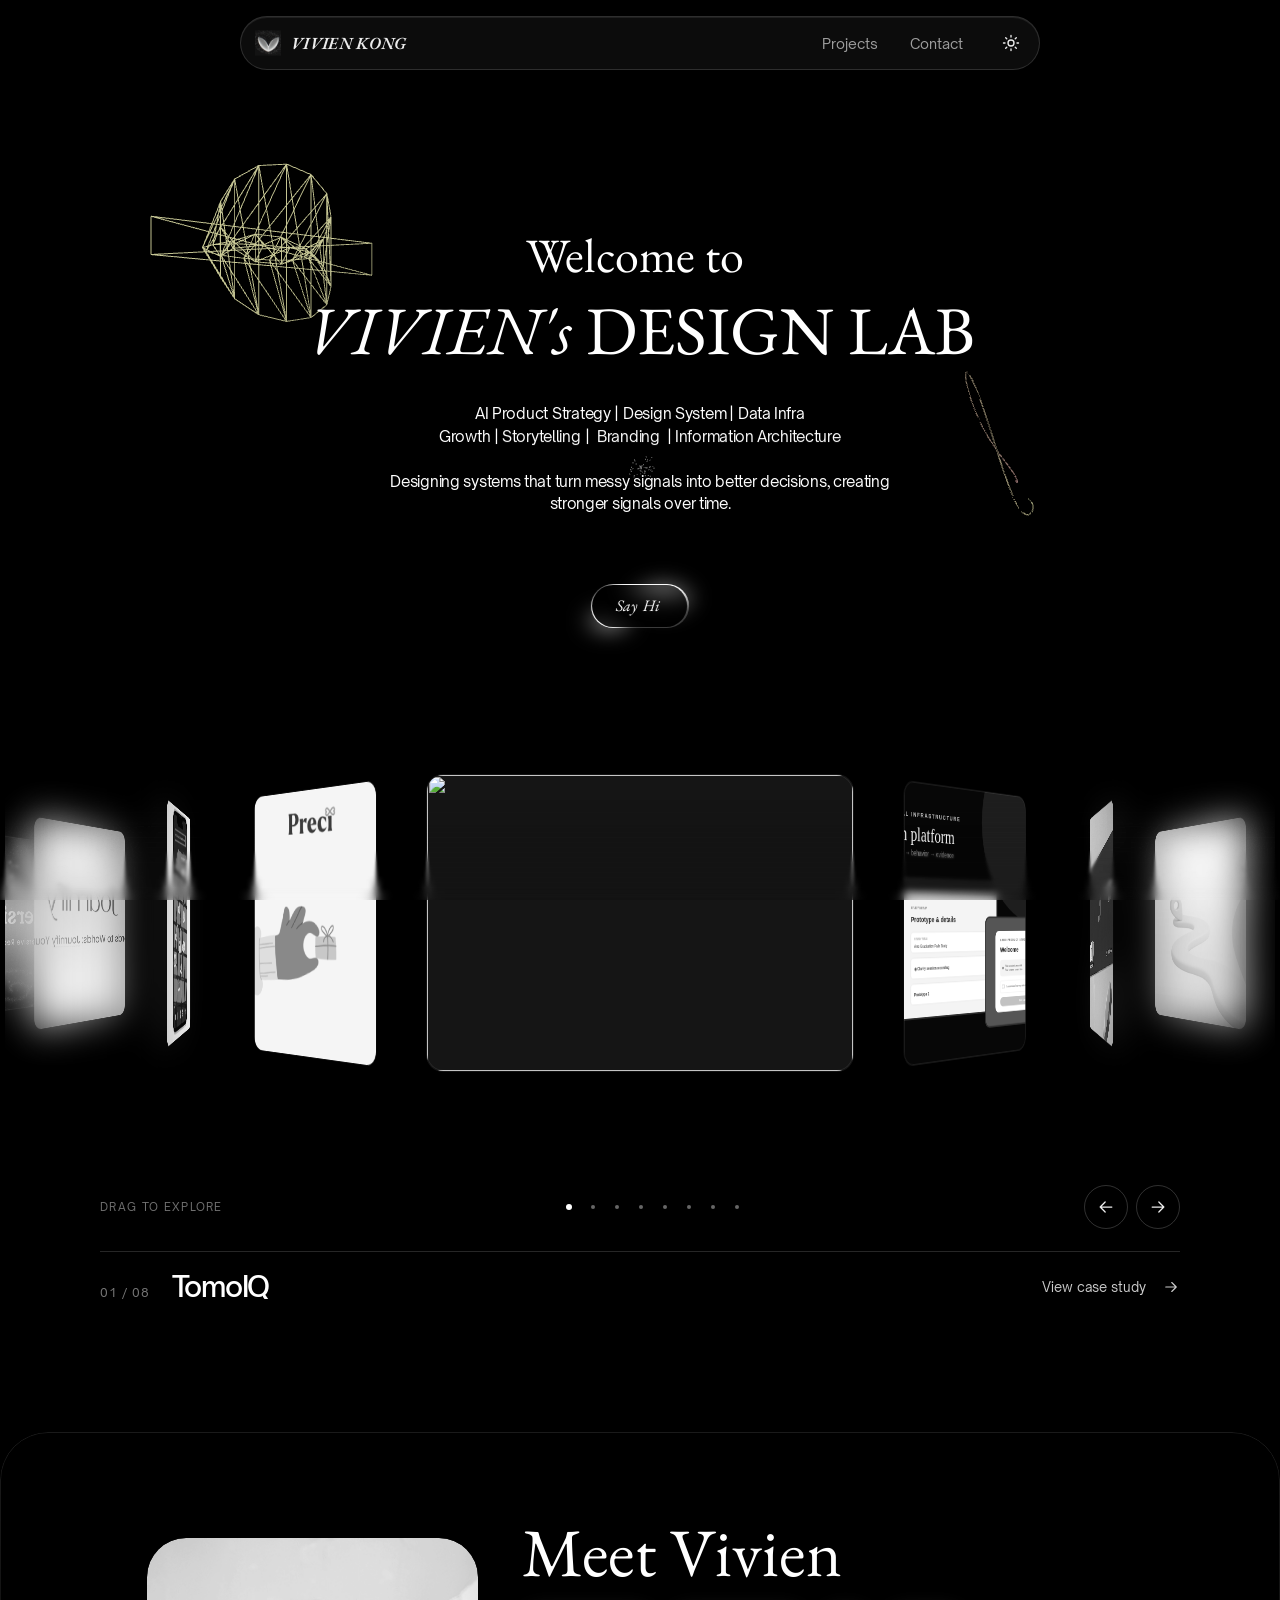
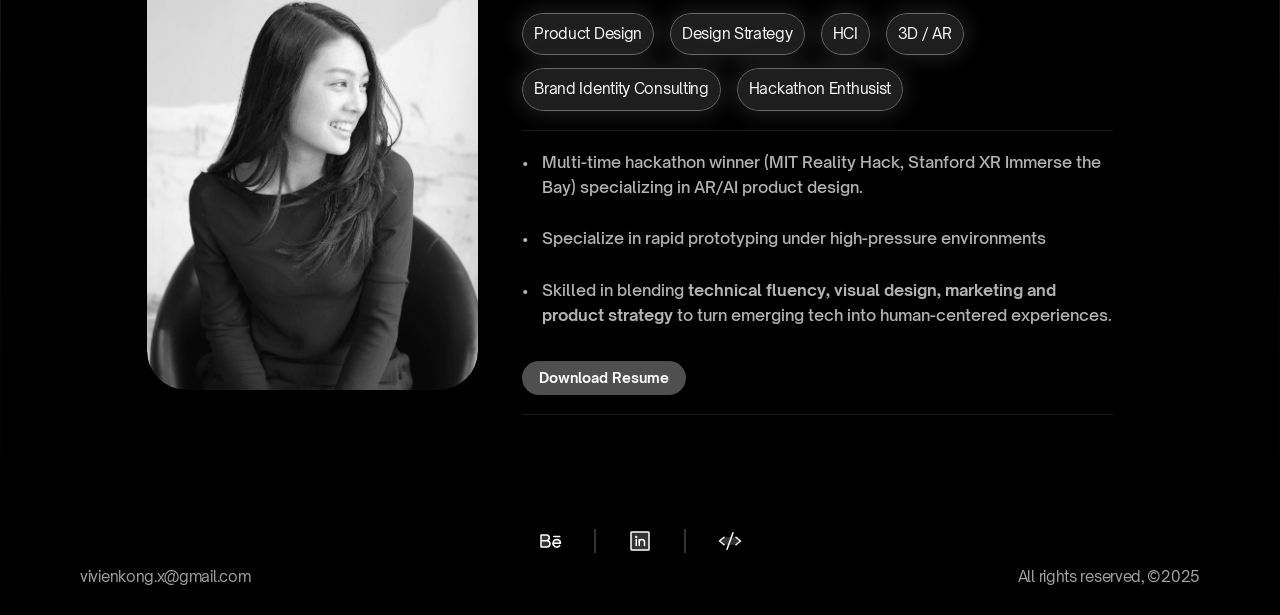
==== commit 53c53cf3: "Update case-study typography and Arro hero" ====
--- a/index.html
+++ b/index.html
@@ -334,9 +334,9 @@
 	<meta name="robots" content="max-image-preview:large"><link rel="canonical" href="https://vivienkong.com/"><meta property="og:url" content="https://vivienkong.com/"><style data-framer-breakpoint-css>@media(min-width: 1200px){.hidden-72rtr7{display:none!important}}@media(min-width: 810px) and (max-width: 1199.98px){.hidden-10hqf1j{display:none!important}}@media(max-width: 809.98px){.hidden-bf22ba{display:none!important}}@media(min-width: 1200px){.hidden-povseb{display:none!important}}@media(min-width: 1200px) and (max-width: 1199.98px){.hidden-n3g00u{display:none!important}}@media(min-width: 1200px) and (max-width: 1199.98px){.hidden-6npt0o{display:none!important}}@media(min-width: 810px) and (max-width: 1199.98px){.hidden-aptkhi{display:none!important}}@media(max-width: 809.98px){.hidden-15ua2m0{display:none!important}}</style><style data-framer-css-ssr-minified data-framer-components="framer-lib-cursors-host framer-yiFy5 PropertyOverrides framer-00i2Q framer-lib-combinedCSSRules framer-wqbCC framer-qg9d6 framer-CFeeQ framer-0tArv framer-2y3k2 framer-7kS73 framer-5gp6M framer-ULBD3 framer-ZtQSM framer-MJ2vv framer-qVh2c framer-icXAD">html,body,#main{box-sizing:border-box;margin:0;padding:0}:root{-webkit-font-smoothing:antialiased;-moz-osx-font-smoothing:grayscale}*{box-sizing:border-box;-webkit-font-smoothing:inherit}h1,h2,h3,h4,h5,h6,p,figure{margin:0}body,input,textarea,select,button{font-family:sans-serif;font-size:12px}body{--token-67527bae-cc15-4839-8636-c9b28351e4d7:#fff;--token-f50a08ee-89ba-45ba-bd59-521f4e9cdc51:#000;--token-54e6a972-2be4-40f1-88e3-a0431ea81021:#ffffff1a;--token-cc7c73b0-b7c0-47c8-8487-b084b19b7755:#000c;--token-42cff841-0b54-4377-bc4a-66e7d7690432:#ffffffa6;--token-0c62d1bb-1ac3-4cd6-8f0f-8ee3950e02c0:#0d0d0d;--token-e4e6cca0-19fa-483d-9220-ccc9f275a14b:gold;--framer-will-change-override:none}@supports (background:-webkit-named-image(i)) and (not (grid-template-rows:subgrid)){body{--framer-will-change-override:transform}}@supports (background:-webkit-named-image(i)) and (not (position-area:top right)){body{--framer-will-change-filter-override:filter}}[data-framer-component-type=Text] div div span,[data-framer-component-type=Text] a div span,[data-framer-component-type=Text] span span span,[data-framer-component-type=Text] p span span,[data-framer-component-type=Text] h1 span span,[data-framer-component-type=Text] h2 span span,[data-framer-component-type=Text] h3 span span,[data-framer-component-type=Text] h4 span span,[data-framer-component-type=Text] h5 span span,[data-framer-component-type=Text] h6 span span,[data-framer-component-type=Text] a{font-family:var(--font-family);font-style:var(--font-style);font-weight:min(calc(var(--framer-font-weight-increase,0) + var(--font-weight,400)),900);color:var(--text-color);letter-spacing:var(--letter-spacing);font-size:var(--font-size);text-transform:var(--text-transform);--text-decoration:var(--framer-text-decoration-style,solid)var(--framer-text-decoration,none)var(--framer-text-decoration-color,currentcolor)var(--framer-text-decoration-thickness,auto);--text-decoration-skip-ink:var(--framer-text-decoration-skip-ink);--text-underline-offset:var(--framer-text-decoration-offset);line-height:var(--line-height);--font-family:var(--framer-font-family);--font-style:var(--framer-font-style);--font-weight:var(--framer-font-weight);--text-color:var(--framer-text-color);--letter-spacing:var(--framer-letter-spacing);--font-size:var(--framer-font-size);--text-transform:var(--framer-text-transform);--line-height:var(--framer-line-height)}@supports not (color:color(display-p3 1 1 1)){p.framer-text,div.framer-text,h1.framer-text,h2.framer-text,h3.framer-text,h4.framer-text,h5.framer-text,h6.framer-text,li.framer-text,ol.framer-text,ul.framer-text,span.framer-text:not([data-text-fill]){color:var(--framer-blockquote-text-color-rgb,var(--framer-blockquote-text-color,var(--framer-text-color-rgb,var(--framer-text-color,#000))));-webkit-text-stroke-color:var(--framer-text-stroke-color-rgb,var(--framer-text-stroke-color,initial))}mark.framer-text{background-color:var(--framer-blockquote-text-background-color-rgb,var(--framer-blockquote-text-background-color,var(--framer-text-background-color-rgb,var(--framer-text-background-color,initial))))}}@supports not (color:color(display-p3 1 1 1)){code.framer-text,code.framer-text span.framer-text:not([data-text-fill]){color:var(--framer-blockquote-text-color-rgb,var(--framer-blockquote-text-color,var(--framer-code-text-color-rgb,var(--framer-code-text-color,var(--framer-text-color-rgb,var(--framer-text-color,#000))))))}}@supports not (color:color(display-p3 1 1 1)){a.framer-text,span.framer-text[data-nested-link]{color:var(--framer-blockquote-text-color-rgb,var(--framer-blockquote-text-color,var(--framer-link-text-color-rgb,var(--framer-link-text-color,var(--framer-text-color-rgb,var(--framer-text-color,#000))))));background-color:var(--framer-link-text-background-color-rgb,var(--framer-link-text-background-color,initial));-webkit-text-decoration-color:var(--framer-link-text-decoration-color-rgb,var(--framer-link-text-decoration-color,var(--framer-text-decoration-color-rgb,var(--framer-text-decoration-color,currentcolor))));text-decoration-color:var(--framer-link-text-decoration-color-rgb,var(--framer-link-text-decoration-color,var(--framer-text-decoration-color-rgb,var(--framer-text-decoration-color,currentcolor))))}}@supports not (color:color(display-p3 1 1 1)){code.framer-text a.framer-text,code.framer-text a.framer-text span.framer-text:not([data-text-fill]),code.framer-text span.framer-text[data-nested-link],code.framer-text span.framer-text[data-nested-link] span.framer-text:not([data-text-fill]){color:var(--framer-blockquote-text-color-rgb,var(--framer-blockquote-text-color,var(--framer-link-text-color-rgb,var(--framer-link-text-color,var(--framer-code-text-color-rgb,var(--framer-code-text-color,var(--framer-text-color-rgb,var(--framer-text-color,#000))))))))}}@supports not (color:color(display-p3 1 1 1)){a.framer-text:hover,span.framer-text[data-nested-link]:hover{color:var(--framer-link-hover-text-color-rgb,var(--framer-link-hover-text-color,var(--framer-blockquote-text-color-rgb,var(--framer-blockquote-text-color,var(--framer-link-text-color-rgb,var(--framer-link-text-color,var(--framer-text-color-rgb,var(--framer-text-color,#000))))))));background-color:var(--framer-link-hover-text-background-color-rgb,var(--framer-link-hover-text-background-color,var(--framer-link-text-background-color-rgb,var(--framer-link-text-background-color,var(--framer-text-background-color-rgb,var(--framer-text-background-color,initial))))));-webkit-text-decoration-color:var(--framer-link-hover-text-decoration-color-rgb,var(--framer-link-hover-text-decoration-color,var(--framer-link-text-decoration-color-rgb,var(--framer-link-text-decoration-color,var(--framer-text-decoration-color-rgb,var(--framer-text-decoration-color,currentcolor))))));text-decoration-color:var(--framer-link-hover-text-decoration-color-rgb,var(--framer-link-hover-text-decoration-color,var(--framer-link-text-decoration-color-rgb,var(--framer-link-text-decoration-color,var(--framer-text-decoration-color-rgb,var(--framer-text-decoration-color,currentcolor))))))}}@supports not (color:color(display-p3 1 1 1)){code.framer-text a.framer-text:hover,code.framer-text span.framer-text[data-nested-link]:hover{color:var(--framer-link-hover-text-color-rgb,var(--framer-link-hover-text-color,var(--framer-blockquote-text-color-rgb,var(--framer-blockquote-text-color,var(--framer-link-text-color-rgb,var(--framer-link-text-color,var(--framer-code-text-color-rgb,var(--framer-code-text-color,var(--framer-text-color-rgb,var(--framer-text-color,#000))))))))))}}@supports not (color:color(display-p3 1 1 1)){a.framer-text[data-framer-page-link-current],span.framer-text[data-framer-page-link-current]{color:var(--framer-link-current-text-color-rgb,var(--framer-link-current-text-color,var(--framer-link-text-color-rgb,var(--framer-link-text-color,var(--framer-text-color-rgb,var(--framer-text-color,#000))))));background-color:var(--framer-link-current-text-background-color-rgb,var(--framer-link-current-text-background-color,var(--framer-link-text-background-color-rgb,var(--framer-link-text-background-color,var(--framer-text-background-color-rgb,var(--framer-text-background-color,initial))))));-webkit-text-decoration-color:var(--framer-link-current-text-decoration-color-rgb,var(--framer-link-current-text-decoration-color,var(--framer-link-text-decoration-color-rgb,var(--framer-link-text-decoration-color,var(--framer-text-decoration-color-rgb,var(--framer-text-decoration-color,currentcolor))))));text-decoration-color:var(--framer-link-current-text-decoration-color-rgb,var(--framer-link-current-text-decoration-color,var(--framer-link-text-decoration-color-rgb,var(--framer-link-text-decoration-color,var(--framer-text-decoration-color-rgb,var(--framer-text-decoration-color,currentcolor))))))}}@supports not (color:color(display-p3 1 1 1)){code.framer-text a.framer-text[data-framer-page-link-current],code.framer-text a.framer-text[data-framer-page-link-current] span.framer-text:not([data-text-fill]),code.framer-text span.framer-text[data-framer-page-link-current],code.framer-text span.framer-text[data-framer-page-link-current] span.framer-text:not([data-text-fill]){color:var(--framer-link-current-text-color-rgb,var(--framer-link-current-text-color,var(--framer-link-text-color-rgb,var(--framer-link-text-color,var(--framer-code-text-color-rgb,var(--framer-code-text-color,var(--framer-text-color-rgb,var(--framer-text-color,#000))))))));background-color:var(--framer-link-current-text-background-color-rgb,var(--framer-link-current-text-background-color,var(--framer-link-text-background-color-rgb,var(--framer-link-text-background-color,var(--framer-text-background-color-rgb,var(--framer-text-background-color,initial))))))}}@supports not (color:color(display-p3 1 1 1)){a.framer-text[data-framer-page-link-current]:hover,span.framer-text[data-framer-page-link-current]:hover{color:var(--framer-link-hover-text-color-rgb,var(--framer-link-hover-text-color,var(--framer-link-current-text-color-rgb,var(--framer-link-current-text-color,var(--framer-link-text-color-rgb,var(--framer-link-text-color,var(--framer-code-text-color-rgb,var(--framer-code-text-color,var(--framer-text-color-rgb,var(--framer-text-color,#000))))))))));background-color:var(--framer-link-hover-text-background-color-rgb,var(--framer-link-hover-text-background-color,var(--framer-link-current-text-background-color-rgb,var(--framer-link-current-text-background-color,var(--framer-link-text-background-color-rgb,var(--framer-link-text-background-color,initial))))));-webkit-text-decoration-color:var(--framer-link-hover-text-decoration-color-rgb,var(--framer-link-hover-text-decoration-color,var(--framer-link-current-text-decoration-color-rgb,var(--framer-link-current-text-decoration-color,var(--framer-link-text-decoration-color-rgb,var(--framer-link-text-decoration-color,var(--framer-text-decoration-color-rgb,var(--framer-text-decoration-color,currentcolor))))))));text-decoration-color:var(--framer-link-hover-text-decoration-color-rgb,var(--framer-link-hover-text-decoration-color,var(--framer-link-current-text-decoration-color-rgb,var(--framer-link-current-text-decoration-color,var(--framer-link-text-decoration-color-rgb,var(--framer-link-text-decoration-color,var(--framer-text-decoration-color-rgb,var(--framer-text-decoration-color,currentcolor))))))))}}@supports not (color:color(display-p3 1 1 1)){code.framer-text a.framer-text[data-framer-page-link-current]:hover,code.framer-text a.framer-text[data-framer-page-link-current]:hover span.framer-text:not([data-text-fill]),code.framer-text span.framer-text[data-framer-page-link-current]:hover,code.framer-text span.framer-text[data-framer-page-link-current]:hover span.framer-text:not([data-text-fill]){color:var(--framer-link-hover-text-color-rgb,var(--framer-link-hover-text-color,var(--framer-link-current-text-color-rgb,var(--framer-link-current-text-color,var(--framer-link-text-color-rgb,var(--framer-link-text-color,var(--framer-code-text-color-rgb,var(--framer-code-text-color,var(--framer-text-color-rgb,var(--framer-text-color,#000))))))))));background-color:var(--framer-link-hover-text-background-color-rgb,var(--framer-link-hover-text-background-color,var(--framer-link-current-text-background-color-rgb,var(--framer-link-current-text-background-color,var(--framer-link-text-background-color-rgb,var(--framer-link-text-background-color,initial))))))}}@supports not (overflow:clip){:root{--overflow-clip-fallback:hidden}}@supports (background:-webkit-named-image(i)) and (not (contain-intrinsic-size:inherit)){div.framer-text,p.framer-text,h1.framer-text,h2.framer-text,h3.framer-text,h4.framer-text,h5.framer-text,h6.framer-text,ol.framer-text,ul.framer-text,li.framer-text,blockquote.framer-text,.framer-text.framer-image{display:var(--text-truncation-display-inline-for-safari-16,revert)}div.framer-text:after,p.framer-text:after,h1.framer-text:after,h2.framer-text:after,h3.framer-text:after,h4.framer-text:after,h5.framer-text:after,h6.framer-text:after,ol.framer-text:after,ul.framer-text:after,li.framer-text:after,blockquote.framer-text:after,.framer-text.framer-image:after{content:var(--text-truncation-line-break-for-safari-16);white-space:pre}.framer-text.framer-text-module,.framer-text.framer-table-wrapper{display:var(--text-truncation-display-none-for-safari-16,revert)}p.framer-text[data-text-fill]{display:var(--text-truncation-display-inline-for-safari-16,inline-block)}}@supports (corner-shape:superellipse(2)){:root{--one-if-corner-shape-supported:1}}.framer-cursor-none,.framer-cursor-none *{cursor:none!important}.framer-pointer-events-none,.framer-pointer-events-none *{pointer-events:none!important}@supports (aspect-ratio:1){body{--framer-aspect-ratio-supported:auto}}.framer-yiFy5.framer-1ssxf18,.framer-yiFy5 .framer-1ssxf18{display:block}.framer-yiFy5.framer-povseb{background-color:var(--token-f50a08ee-89ba-45ba-bd59-521f4e9cdc51,#000);flex-flow:column;place-content:center flex-start;align-items:center;gap:0;width:100%;height:min-content;padding:0;display:flex;position:relative;overflow:hidden}.framer-yiFy5 .framer-11n6lfm-container{height:auto;position:var(--framer-canvas-fixed-position,fixed);z-index:8;flex:none;order:-1000;top:0;left:0;right:0}.framer-yiFy5 .framer-8cfs7q{background:0 0;flex-grow:1;width:0;height:0;margin:0;position:relative}.framer-yiFy5 .framer-ujdldm{z-index:0;flex:none;order:1002;height:772px;position:absolute;top:calc(47.8517% - 386px);left:0;right:0;overflow:hidden}.framer-yiFy5 .framer-1au25b8-container{z-index:0;flex:none;order:1003;width:100%;height:120px;position:relative}[data-layout-template=true]>#overlay{margin-bottom:0}@media (max-width:809.98px){.framer-yiFy5 .framer-1au25b8-container{height:auto}}@media (min-width:810px) and (max-width:1199.98px){.framer-yiFy5 .framer-1au25b8-container{height:23.7963vh}}.ssr-variant{display:contents}@supports (aspect-ratio:1){body{--framer-aspect-ratio-supported:auto}}.framer-00i2Q.framer-1a57m1n,.framer-00i2Q .framer-1a57m1n{display:block}.framer-00i2Q.framer-9hd2nx{flex-flow:row;place-content:center;align-items:center;gap:0;width:840px;height:min-content;padding:6px 0;display:flex;position:relative;overflow:visible}.framer-00i2Q .framer-1o2om4{flex-flow:row;flex:1 0 0;place-content:center flex-start;align-items:center;gap:32px;width:1px;max-width:1680px;height:min-content;padding:0 40px;display:flex;position:relative;overflow:visible}.framer-00i2Q .framer-1na3aaw{flex-flow:row;flex:1 0 0;place-content:center flex-start;align-items:center;gap:21px;width:1px;height:min-content;padding:0;display:flex;position:relative;overflow:visible}.framer-00i2Q .framer-5wie1d{flex:none;width:57px;height:53px;text-decoration:none;position:relative;overflow:visible}.framer-00i2Q .framer-kdoj2h{white-space:pre;flex:none;width:auto;height:auto;position:relative}.framer-00i2Q .framer-13zvvcx-container,.framer-00i2Q .framer-shvas7-container,.framer-00i2Q .framer-6d860w-container{flex:none;width:auto;height:auto;position:relative}.framer-00i2Q .framer-h0ping{flex-flow:row;flex:none;place-content:center;align-items:center;gap:16px;width:min-content;height:min-content;padding:0;display:flex;position:relative;overflow:visible}.framer-00i2Q .framer-466h6r{flex-flow:row;flex:none;place-content:center;align-items:center;gap:8px;width:min-content;height:min-content;padding:0;display:flex;position:relative;overflow:visible}.framer-00i2Q.framer-v-5qefx.framer-9hd2nx{flex-wrap:wrap;align-content:flex-start;align-items:flex-start;width:390px;height:65px;overflow:hidden}.framer-00i2Q.framer-v-5qefx .framer-1o2om4{flex-direction:column;align-content:flex-start;align-items:flex-start;gap:8px;height:64px;padding:0 18px 32px}.framer-00i2Q.framer-v-5qefx .framer-1na3aaw{gap:unset;flex:none;order:0;justify-content:space-between;width:100%;height:54px}.framer-00i2Q.framer-v-5qefx .framer-h0ping{flex-direction:column;order:1;align-content:flex-start;align-items:flex-start;width:100%}.framer-00i2Q.framer-v-5qefx .framer-466h6r,.framer-00i2Q.framer-v-1lijmbs .framer-h0ping{flex-direction:column;align-content:flex-start;align-items:flex-start;width:100%}.framer-00i2Q.framer-v-1lijmbs.framer-9hd2nx{flex-wrap:wrap;align-content:flex-start;align-items:flex-start;width:390px;padding:6px 18px 32px;overflow:hidden}.framer-00i2Q.framer-v-1lijmbs .framer-1o2om4{flex-direction:column;align-content:flex-start;align-items:flex-start;gap:8px;padding:0 0 32px}.framer-00i2Q.framer-v-1lijmbs .framer-1na3aaw{gap:unset;flex:none;justify-content:space-between;width:100%;height:64px}.framer-00i2Q.framer-v-1lijmbs .framer-466h6r{flex-direction:column;width:100%}.framer-00i2Q.framer-v-1lijmbs .framer-shvas7-container,.framer-00i2Q.framer-v-1lijmbs .framer-6d860w-container{width:100%}.framer-BhWo1 .framer-styles-preset-2epqkf:not(.rich-text-wrapper),.framer-BhWo1 .framer-styles-preset-2epqkf.rich-text-wrapper a{--framer-link-text-color:#fff}body{--framer-will-change-override:none}@supports (background:-webkit-named-image(i)) and (not (grid-template-rows:subgrid)){body{--framer-will-change-override:transform}}body{--framer-will-change-filter-override:none}@supports (background:-webkit-named-image(i)) and (not (position-area:top right)){body{--framer-will-change-filter-override:filter}}[data-framer-component-type]{position:absolute}[data-framer-component-type=Text]{cursor:inherit}[data-framer-component-text-autosized] *{white-space:pre}[data-framer-component-type=Text]>*{text-align:var(--framer-text-alignment,start)}[data-framer-component-type=Text] span span,[data-framer-component-type=Text] p span,[data-framer-component-type=Text] h1 span,[data-framer-component-type=Text] h2 span,[data-framer-component-type=Text] h3 span,[data-framer-component-type=Text] h4 span,[data-framer-component-type=Text] h5 span,[data-framer-component-type=Text] h6 span{display:block}[data-framer-component-type=Text] span span span,[data-framer-component-type=Text] p span span,[data-framer-component-type=Text] h1 span span,[data-framer-component-type=Text] h2 span span,[data-framer-component-type=Text] h3 span span,[data-framer-component-type=Text] h4 span span,[data-framer-component-type=Text] h5 span span,[data-framer-component-type=Text] h6 span span{display:unset}[data-framer-component-type=Text] div div span,[data-framer-component-type=Text] a div span,[data-framer-component-type=Text] span span span,[data-framer-component-type=Text] p span span,[data-framer-component-type=Text] h1 span span,[data-framer-component-type=Text] h2 span span,[data-framer-component-type=Text] h3 span span,[data-framer-component-type=Text] h4 span span,[data-framer-component-type=Text] h5 span span,[data-framer-component-type=Text] h6 span span,[data-framer-component-type=Text] a{font-family:var(--font-family);font-style:var(--font-style);font-weight:min(calc(var(--framer-font-weight-increase,0) + var(--font-weight,400)),900);color:var(--text-color);letter-spacing:var(--letter-spacing);font-size:var(--font-size);text-transform:var(--text-transform);--text-decoration:var(--framer-text-decoration-style,solid)var(--framer-text-decoration,none)var(--framer-text-decoration-color,currentcolor)var(--framer-text-decoration-thickness,auto);--text-decoration-skip-ink:var(--framer-text-decoration-skip-ink);--text-underline-offset:var(--framer-text-decoration-offset);line-height:var(--line-height);--font-family:var(--framer-font-family);--font-style:var(--framer-font-style);--font-weight:var(--framer-font-weight);--text-color:var(--framer-text-color);--letter-spacing:var(--framer-letter-spacing);--font-size:var(--framer-font-size);--text-transform:var(--framer-text-transform);--line-height:var(--framer-line-height)}[data-framer-component-type=Text] a,[data-framer-component-type=Text] a div span,[data-framer-component-type=Text] a span span span,[data-framer-component-type=Text] a p span span,[data-framer-component-type=Text] a h1 span span,[data-framer-component-type=Text] a h2 span span,[data-framer-component-type=Text] a h3 span span,[data-framer-component-type=Text] a h4 span span,[data-framer-component-type=Text] a h5 span span,[data-framer-component-type=Text] a h6 span span{--font-family:var(--framer-link-font-family,var(--framer-font-family));--font-style:var(--framer-link-font-style,var(--framer-font-style));--font-weight:var(--framer-link-font-weight,var(--framer-font-weight));--text-color:var(--framer-link-text-color,var(--framer-text-color));--font-size:var(--framer-link-font-size,var(--framer-font-size));--text-transform:var(--framer-link-text-transform,var(--framer-text-transform));--text-decoration:var(--framer-link-text-decoration-style,var(--framer-text-decoration-style,solid))var(--framer-link-text-decoration,var(--framer-text-decoration,none))var(--framer-link-text-decoration-color,var(--framer-text-decoration-color,currentcolor))var(--framer-link-text-decoration-thickness,var(--framer-text-decoration-thickness,auto));--text-decoration-skip-ink:var(--framer-link-text-decoration-skip-ink,var(--framer-text-decoration-skip-ink));--text-underline-offset:var(--framer-link-text-decoration-offset,var(--framer-text-decoration-offset))}[data-framer-component-type=Text] a:hover,[data-framer-component-type=Text] a div span:hover,[data-framer-component-type=Text] a span span span:hover,[data-framer-component-type=Text] a p span span:hover,[data-framer-component-type=Text] a h1 span span:hover,[data-framer-component-type=Text] a h2 span span:hover,[data-framer-component-type=Text] a h3 span span:hover,[data-framer-component-type=Text] a h4 span span:hover,[data-framer-component-type=Text] a h5 span span:hover,[data-framer-component-type=Text] a h6 span span:hover{--font-family:var(--framer-link-hover-font-family,var(--framer-link-font-family,var(--framer-font-family)));--font-style:var(--framer-link-hover-font-style,var(--framer-link-font-style,var(--framer-font-style)));--font-weight:var(--framer-link-hover-font-weight,var(--framer-link-font-weight,var(--framer-font-weight)));--text-color:var(--framer-link-hover-text-color,var(--framer-link-text-color,var(--framer-text-color)));--font-size:var(--framer-link-hover-font-size,var(--framer-link-font-size,var(--framer-font-size)));--text-transform:var(--framer-link-hover-text-transform,var(--framer-link-text-transform,var(--framer-text-transform)));--text-decoration:var(--framer-link-hover-text-decoration-style,var(--framer-link-text-decoration-style,var(--framer-text-decoration-style,solid)))var(--framer-link-hover-text-decoration,var(--framer-link-text-decoration,var(--framer-text-decoration,none)))var(--framer-link-hover-text-decoration-color,var(--framer-link-text-decoration-color,var(--framer-text-decoration-color,currentcolor)))var(--framer-link-hover-text-decoration-thickness,var(--framer-link-text-decoration-thickness,var(--framer-text-decoration-thickness,auto)));--text-decoration-skip-ink:var(--framer-link-hover-text-decoration-skip-ink,var(--framer-link-text-decoration-skip-ink,var(--framer-text-decoration-skip-ink)));--text-underline-offset:var(--framer-link-hover-text-decoration-offset,var(--framer-link-text-decoration-offset,var(--framer-text-decoration-offset)))}[data-framer-component-type=Text].isCurrent a,[data-framer-component-type=Text].isCurrent a div span,[data-framer-component-type=Text].isCurrent a span span span,[data-framer-component-type=Text].isCurrent a p span span,[data-framer-component-type=Text].isCurrent a h1 span span,[data-framer-component-type=Text].isCurrent a h2 span span,[data-framer-component-type=Text].isCurrent a h3 span span,[data-framer-component-type=Text].isCurrent a h4 span span,[data-framer-component-type=Text].isCurrent a h5 span span,[data-framer-component-type=Text].isCurrent a h6 span span{--font-family:var(--framer-link-current-font-family,var(--framer-link-font-family,var(--framer-font-family)));--font-style:var(--framer-link-current-font-style,var(--framer-link-font-style,var(--framer-font-style)));--font-weight:var(--framer-link-current-font-weight,var(--framer-link-font-weight,var(--framer-font-weight)));--text-color:var(--framer-link-current-text-color,var(--framer-link-text-color,var(--framer-text-color)));--font-size:var(--framer-link-current-font-size,var(--framer-link-font-size,var(--framer-font-size)));--text-transform:var(--framer-link-current-text-transform,var(--framer-link-text-transform,var(--framer-text-transform)));--text-decoration:var(--framer-link-current-text-decoration-style,var(--framer-link-text-decoration-style,var(--framer-text-decoration-style,solid)))var(--framer-link-current-text-decoration,var(--framer-link-text-decoration,var(--framer-text-decoration,none)))var(--framer-link-current-text-decoration-color,var(--framer-link-text-decoration-color,var(--framer-text-decoration-color,currentcolor)))var(--framer-link-current-text-decoration-thickness,var(--framer-link-text-decoration-thickness,var(--framer-text-decoration-thickness,auto)));--text-decoration-skip-ink:var(--framer-link-current-text-decoration-skip-ink,var(--framer-link-text-decoration-skip-ink,var(--framer-text-decoration-skip-ink)));--text-underline-offset:var(--framer-link-current-text-decoration-offset,var(--framer-link-text-decoration-offset,var(--framer-text-decoration-offset)))}[data-framer-component-type=RichTextContainer]{outline:none;flex-direction:column;flex-shrink:0;justify-content:flex-start;display:flex}p.framer-text,div.framer-text,figure.framer-text,h1.framer-text,h2.framer-text,h3.framer-text,h4.framer-text,h5.framer-text,h6.framer-text,ol.framer-text,ul.framer-text{margin:0;padding:0}p.framer-text,div.framer-text,h1.framer-text,h2.framer-text,h3.framer-text,h4.framer-text,h5.framer-text,h6.framer-text,li.framer-text,ol.framer-text,ul.framer-text,mark.framer-text,span.framer-text:not([data-text-fill]){font-family:var(--framer-font-family-preview,var(--framer-blockquote-font-family,var(--framer-font-family,Inter,Inter Placeholder,sans-serif)));font-style:var(--framer-font-style-preview,var(--framer-blockquote-font-style,var(--framer-font-style,normal)));font-weight:var(--framer-font-weight-preview,var(--framer-blockquote-font-weight,var(--framer-font-weight,400)));color:var(--framer-blockquote-text-color,var(--framer-text-color,#000));font-size:calc(var(--framer-blockquote-font-size,var(--framer-font-size,16px))*var(--framer-font-size-scale,1));letter-spacing:var(--framer-blockquote-letter-spacing,var(--framer-letter-spacing,0));text-transform:var(--framer-blockquote-text-transform,var(--framer-text-transform,none));-webkit-text-decoration-line:var(--framer-blockquote-text-decoration,var(--framer-text-decoration,initial));text-decoration-line:var(--framer-blockquote-text-decoration,var(--framer-text-decoration,initial));-webkit-text-decoration-style:var(--framer-blockquote-text-decoration-style,var(--framer-text-decoration-style,initial));text-decoration-style:var(--framer-blockquote-text-decoration-style,var(--framer-text-decoration-style,initial));-webkit-text-decoration-color:var(--framer-blockquote-text-decoration-color,var(--framer-text-decoration-color,initial));text-decoration-color:var(--framer-blockquote-text-decoration-color,var(--framer-text-decoration-color,initial));text-decoration-thickness:var(--framer-blockquote-text-decoration-thickness,var(--framer-text-decoration-thickness,initial));text-decoration-skip-ink:var(--framer-blockquote-text-decoration-skip-ink,var(--framer-text-decoration-skip-ink,initial));text-underline-offset:var(--framer-blockquote-text-decoration-offset,var(--framer-text-decoration-offset,initial));line-height:var(--framer-blockquote-line-height,var(--framer-line-height,1.2em));text-align:var(--framer-blockquote-text-alignment,var(--framer-text-alignment,start));-webkit-text-stroke-width:var(--framer-text-stroke-width,initial);-webkit-text-stroke-color:var(--framer-text-stroke-color,initial);-moz-font-feature-settings:var(--framer-font-open-type-features,initial);-webkit-font-feature-settings:var(--framer-font-open-type-features,initial);font-feature-settings:var(--framer-font-open-type-features,initial);font-variation-settings:var(--framer-font-variation-axes-preview,var(--framer-font-variation-axes,normal));text-wrap:var(--framer-text-wrap-override,var(--framer-text-wrap))}mark.framer-text,p.framer-text,div.framer-text,h1.framer-text,h2.framer-text,h3.framer-text,h4.framer-text,h5.framer-text,h6.framer-text,li.framer-text,ol.framer-text,ul.framer-text{background-color:var(--framer-blockquote-text-background-color,var(--framer-text-background-color,initial));border-radius:var(--framer-blockquote-text-background-radius,var(--framer-text-background-radius,initial));corner-shape:var(--framer-blockquote-text-background-corner-shape,var(--framer-text-background-corner-shape,initial));padding:var(--framer-blockquote-text-background-padding,var(--framer-text-background-padding,initial))}@supports not (color:color(display-p3 1 1 1)){p.framer-text,div.framer-text,h1.framer-text,h2.framer-text,h3.framer-text,h4.framer-text,h5.framer-text,h6.framer-text,li.framer-text,ol.framer-text,ul.framer-text,span.framer-text:not([data-text-fill]){color:var(--framer-blockquote-text-color-rgb,var(--framer-blockquote-text-color,var(--framer-text-color-rgb,var(--framer-text-color,#000))));-webkit-text-stroke-color:var(--framer-text-stroke-color-rgb,var(--framer-text-stroke-color,initial))}mark.framer-text{background-color:var(--framer-blockquote-text-background-color-rgb,var(--framer-blockquote-text-background-color,var(--framer-text-background-color-rgb,var(--framer-text-background-color,initial))))}}.framer-fit-text .framer-text{white-space:nowrap;white-space-collapse:preserve}strong.framer-text{font-family:var(--framer-blockquote-font-family-bold,var(--framer-font-family-bold));font-style:var(--framer-blockquote-font-style-bold,var(--framer-font-style-bold));font-weight:var(--framer-blockquote-font-weight-bold,var(--framer-font-weight-bold,bolder));font-variation-settings:var(--framer-blockquote-font-variation-axes-bold,var(--framer-font-variation-axes-bold))}em.framer-text{font-family:var(--framer-blockquote-font-family-italic,var(--framer-font-family-italic));font-style:var(--framer-blockquote-font-style-italic,var(--framer-font-style-italic,italic));font-weight:var(--framer-blockquote-font-weight-italic,var(--framer-font-weight-italic));font-variation-settings:var(--framer-blockquote-font-variation-axes-italic,var(--framer-font-variation-axes-italic))}em.framer-text>strong.framer-text{font-family:var(--framer-blockquote-font-family-bold-italic,var(--framer-font-family-bold-italic));font-style:var(--framer-blockquote-font-style-bold-italic,var(--framer-font-style-bold-italic,italic));font-weight:var(--framer-blockquote-font-weight-bold-italic,var(--framer-font-weight-bold-italic,bolder));font-variation-settings:var(--framer-blockquote-font-variation-axes-bold-italic,var(--framer-font-variation-axes-bold-italic))}p.framer-text:not(:first-child),div.framer-text:not(:first-child),h1.framer-text:not(:first-child),h2.framer-text:not(:first-child),h3.framer-text:not(:first-child),h4.framer-text:not(:first-child),h5.framer-text:not(:first-child),h6.framer-text:not(:first-child),ol.framer-text:not(:first-child),ul.framer-text:not(:first-child),blockquote.framer-text:not(:first-child),table.framer-text:not(:first-child),figure.framer-text:not(:first-child),.framer-image.framer-text:not(:first-child){margin-top:var(--framer-blockquote-paragraph-spacing,var(--framer-paragraph-spacing,0))}li.framer-text>ul.framer-text:nth-child(2),li.framer-text>ol.framer-text:nth-child(2){margin-top:0}.framer-text[data-text-fill]{-webkit-text-fill-color:transparent;padding:max(0em,calc(calc(1.3em - var(--framer-blockquote-line-height,var(--framer-line-height,1.3em)))/2));margin:min(0em,calc(calc(1.3em - var(--framer-blockquote-line-height,var(--framer-line-height,1.3em)))/-2));-webkit-background-clip:text;background-clip:text;display:inline-block}code.framer-text,code.framer-text span.framer-text:not([data-text-fill]){font-family:var(--framer-code-font-family,var(--framer-font-family,Inter,Inter Placeholder,sans-serif));font-style:var(--framer-blockquote-font-style,var(--framer-code-font-style,var(--framer-font-style,normal)));font-weight:var(--framer-blockquote-font-weight,var(--framer-code-font-weight,var(--framer-font-weight,400)));color:var(--framer-blockquote-text-color,var(--framer-code-text-color,var(--framer-text-color,#000)));font-size:calc(var(--framer-blockquote-font-size,var(--framer-font-size,16px))*var(--framer-font-size-scale,1));letter-spacing:var(--framer-blockquote-letter-spacing,var(--framer-letter-spacing,0));line-height:var(--framer-blockquote-line-height,var(--framer-line-height,1.2em))}@supports not (color:color(display-p3 1 1 1)){code.framer-text,code.framer-text span.framer-text:not([data-text-fill]){color:var(--framer-blockquote-text-color-rgb,var(--framer-blockquote-text-color,var(--framer-code-text-color-rgb,var(--framer-code-text-color,var(--framer-text-color-rgb,var(--framer-text-color,#000))))))}}blockquote.framer-text{unicode-bidi:initial;margin-block-start:initial;margin-block-end:initial;margin-inline-start:initial;margin-inline-end:initial}a.framer-text,a.framer-text span.framer-text:not([data-text-fill]),span.framer-text[data-nested-link],span.framer-text[data-nested-link] span.framer-text:not([data-text-fill]){color:inherit;font-family:var(--framer-font-family-preview,var(--framer-blockquote-font-family,var(--framer-link-font-family,var(--framer-font-family,Inter,Inter Placeholder,sans-serif))));font-style:var(--framer-font-style-preview,var(--framer-blockquote-font-style,var(--framer-link-font-style,var(--framer-font-style,normal))));font-weight:var(--framer-font-weight-preview,var(--framer-blockquote-font-weight,var(--framer-link-font-weight,var(--framer-font-weight,400))));font-size:calc(var(--framer-blockquote-font-size,var(--framer-font-size,16px))*var(--framer-font-size-scale,1));text-transform:var(--framer-blockquote-text-transform,var(--framer-link-text-transform,var(--framer-text-transform,none)));cursor:var(--framer-custom-cursors,pointer);background-color:initial;border-radius:var(--framer-link-text-background-radius,initial);corner-shape:var(--framer-link-text-background-corner-shape,initial);padding:var(--framer-link-text-background-padding,initial)}a.framer-text,span.framer-text[data-nested-link]{color:var(--framer-blockquote-text-color,var(--framer-link-text-color,var(--framer-text-color,#000)));-webkit-text-decoration-line:var(--framer-blockquote-text-decoration,var(--framer-link-text-decoration,var(--framer-text-decoration,initial)));text-decoration-line:var(--framer-blockquote-text-decoration,var(--framer-link-text-decoration,var(--framer-text-decoration,initial)));-webkit-text-decoration-style:var(--framer-blockquote-text-decoration-style,var(--framer-link-text-decoration-style,var(--framer-text-decoration-style,initial)));text-decoration-style:var(--framer-blockquote-text-decoration-style,var(--framer-link-text-decoration-style,var(--framer-text-decoration-style,initial)));-webkit-text-decoration-color:var(--framer-blockquote-text-decoration-color,var(--framer-link-text-decoration-color,var(--framer-text-decoration-color,initial)));text-decoration-color:var(--framer-blockquote-text-decoration-color,var(--framer-link-text-decoration-color,var(--framer-text-decoration-color,initial)));text-decoration-thickness:var(--framer-blockquote-text-decoration-thickness,var(--framer-link-text-decoration-thickness,var(--framer-text-decoration-thickness,initial)));text-decoration-skip-ink:var(--framer-blockquote-text-decoration-skip-ink,var(--framer-link-text-decoration-skip-ink,var(--framer-text-decoration-skip-ink,initial)));text-underline-offset:var(--framer-blockquote-text-decoration-offset,var(--framer-link-text-decoration-offset,var(--framer-text-decoration-offset,initial)));background-color:var(--framer-link-text-background-color,initial)}@supports not (color:color(display-p3 1 1 1)){a.framer-text,span.framer-text[data-nested-link]{color:var(--framer-blockquote-text-color-rgb,var(--framer-blockquote-text-color,var(--framer-link-text-color-rgb,var(--framer-link-text-color,var(--framer-text-color-rgb,var(--framer-text-color,#000))))));background-color:var(--framer-link-text-background-color-rgb,var(--framer-link-text-background-color,initial));-webkit-text-decoration-color:var(--framer-link-text-decoration-color-rgb,var(--framer-link-text-decoration-color,var(--framer-text-decoration-color-rgb,var(--framer-text-decoration-color,currentcolor))));text-decoration-color:var(--framer-link-text-decoration-color-rgb,var(--framer-link-text-decoration-color,var(--framer-text-decoration-color-rgb,var(--framer-text-decoration-color,currentcolor))))}}code.framer-text a.framer-text,code.framer-text a.framer-text span.framer-text:not([data-text-fill]),code.framer-text span.framer-text[data-nested-link],code.framer-text span.framer-text[data-nested-link] span.framer-text:not([data-text-fill]){font-family:var(--framer-code-font-family,var(--framer-font-family,Inter,Inter Placeholder,sans-serif));font-style:var(--framer-blockquote-font-style,var(--framer-code-font-style,var(--framer-font-style,normal)));font-weight:var(--framer-blockquote-font-weight,var(--framer-code-font-weight,var(--framer-font-weight,400)));color:inherit;font-size:calc(var(--framer-blockquote-font-size,var(--framer-font-size,16px))*var(--framer-font-size-scale,1))}code.framer-text a.framer-text,code.framer-text span.framer-text[data-nested-link]{color:var(--framer-blockquote-text-color,var(--framer-link-text-color,var(--framer-code-text-color,var(--framer-text-color,#000))))}@supports not (color:color(display-p3 1 1 1)){code.framer-text a.framer-text,code.framer-text a.framer-text span.framer-text:not([data-text-fill]),code.framer-text span.framer-text[data-nested-link],code.framer-text span.framer-text[data-nested-link] span.framer-text:not([data-text-fill]){color:var(--framer-blockquote-text-color-rgb,var(--framer-blockquote-text-color,var(--framer-link-text-color-rgb,var(--framer-link-text-color,var(--framer-code-text-color-rgb,var(--framer-code-text-color,var(--framer-text-color-rgb,var(--framer-text-color,#000))))))))}}a.framer-text:hover,a.framer-text:hover span.framer-text:not([data-text-fill]),span.framer-text[data-nested-link]:hover,span.framer-text[data-nested-link]:hover span.framer-text:not([data-text-fill]){font-family:var(--framer-font-family-preview,var(--framer-link-hover-font-family,var(--framer-blockquote-font-family,var(--framer-link-font-family,var(--framer-font-family,Inter,Inter Placeholder,sans-serif)))));font-style:var(--framer-font-style-preview,var(--framer-link-hover-font-style,var(--framer-blockquote-font-style,var(--framer-link-font-style,var(--framer-font-style,normal)))));font-weight:var(--framer-font-weight-preview,var(--framer-link-hover-font-weight,var(--framer-blockquote-font-weight,var(--framer-link-font-weight,var(--framer-font-weight,400)))));font-size:calc(var(--framer-link-hover-font-size,var(--framer-blockquote-font-size,var(--framer-font-size,16px)))*var(--framer-font-size-scale,1));text-transform:var(--framer-link-hover-text-transform,var(--framer-blockquote-text-transform,var(--framer-link-text-transform,var(--framer-text-transform,none))));border-radius:var(--framer-link-hover-text-background-radius,var(--framer-link-text-background-radius,var(--framer-text-background-radius,initial)));corner-shape:var(--framer-link-hover-text-background-corner-shape,var(--framer-link-text-background-corner-shape,var(--framer-text-background-corner-shape,initial)));padding:var(--framer-link-hover-text-background-padding,var(--framer-link-text-background-padding,var(--framer-text-background-padding,initial)))}a.framer-text:hover,span.framer-text[data-nested-link]:hover{color:var(--framer-link-hover-text-color,var(--framer-blockquote-text-color,var(--framer-link-text-color,var(--framer-text-color,#000))));-webkit-text-decoration-line:var(--framer-link-hover-text-decoration,var(--framer-blockquote-text-decoration,var(--framer-link-text-decoration,var(--framer-text-decoration,initial))));text-decoration-line:var(--framer-link-hover-text-decoration,var(--framer-blockquote-text-decoration,var(--framer-link-text-decoration,var(--framer-text-decoration,initial))));-webkit-text-decoration-style:var(--framer-link-hover-text-decoration-style,var(--framer-blockquote-text-decoration-style,var(--framer-link-text-decoration-style,var(--framer-text-decoration-style,initial))));text-decoration-style:var(--framer-link-hover-text-decoration-style,var(--framer-blockquote-text-decoration-style,var(--framer-link-text-decoration-style,var(--framer-text-decoration-style,initial))));-webkit-text-decoration-color:var(--framer-link-hover-text-decoration-color,var(--framer-blockquote-text-decoration-color,var(--framer-link-text-decoration-color,var(--framer-text-decoration-color,initial))));text-decoration-color:var(--framer-link-hover-text-decoration-color,var(--framer-blockquote-text-decoration-color,var(--framer-link-text-decoration-color,var(--framer-text-decoration-color,initial))));text-decoration-thickness:var(--framer-link-hover-text-decoration-thickness,var(--framer-blockquote-text-decoration-thickness,var(--framer-link-text-decoration-thickness,var(--framer-text-decoration-thickness,initial))));text-decoration-skip-ink:var(--framer-link-hover-text-decoration-skip-ink,var(--framer-blockquote-text-decoration-skip-ink,var(--framer-link-text-decoration-skip-ink,var(--framer-text-decoration-skip-ink,initial))));text-underline-offset:var(--framer-link-hover-text-decoration-offset,var(--framer-blockquote-text-decoration-offset,var(--framer-link-text-decoration-offset,var(--framer-text-decoration-offset,initial))));background-color:var(--framer-link-hover-text-background-color,var(--framer-link-text-background-color,var(--framer-text-background-color,initial)))}@supports not (color:color(display-p3 1 1 1)){a.framer-text:hover,span.framer-text[data-nested-link]:hover{color:var(--framer-link-hover-text-color-rgb,var(--framer-link-hover-text-color,var(--framer-blockquote-text-color-rgb,var(--framer-blockquote-text-color,var(--framer-link-text-color-rgb,var(--framer-link-text-color,var(--framer-text-color-rgb,var(--framer-text-color,#000))))))));background-color:var(--framer-link-hover-text-background-color-rgb,var(--framer-link-hover-text-background-color,var(--framer-link-text-background-color-rgb,var(--framer-link-text-background-color,var(--framer-text-background-color-rgb,var(--framer-text-background-color,initial))))));-webkit-text-decoration-color:var(--framer-link-hover-text-decoration-color-rgb,var(--framer-link-hover-text-decoration-color,var(--framer-link-text-decoration-color-rgb,var(--framer-link-text-decoration-color,var(--framer-text-decoration-color-rgb,var(--framer-text-decoration-color,currentcolor))))));text-decoration-color:var(--framer-link-hover-text-decoration-color-rgb,var(--framer-link-hover-text-decoration-color,var(--framer-link-text-decoration-color-rgb,var(--framer-link-text-decoration-color,var(--framer-text-decoration-color-rgb,var(--framer-text-decoration-color,currentcolor))))))}}code.framer-text a.framer-text:hover,code.framer-text span.framer-text[data-nested-link]:hover{color:var(--framer-link-hover-text-color,var(--framer-blockquote-text-color,var(--framer-link-text-color,var(--framer-code-text-color,var(--framer-text-color,#000)))))}@supports not (color:color(display-p3 1 1 1)){code.framer-text a.framer-text:hover,code.framer-text span.framer-text[data-nested-link]:hover{color:var(--framer-link-hover-text-color-rgb,var(--framer-link-hover-text-color,var(--framer-blockquote-text-color-rgb,var(--framer-blockquote-text-color,var(--framer-link-text-color-rgb,var(--framer-link-text-color,var(--framer-code-text-color-rgb,var(--framer-code-text-color,var(--framer-text-color-rgb,var(--framer-text-color,#000))))))))))}}a.framer-text[data-framer-page-link-current],a.framer-text[data-framer-page-link-current] span.framer-text:not([data-text-fill]),span.framer-text[data-framer-page-link-current],span.framer-text[data-framer-page-link-current] span.framer-text:not([data-text-fill]){font-family:var(--framer-font-family-preview,var(--framer-link-current-font-family,var(--framer-link-font-family,var(--framer-font-family,Inter,Inter Placeholder,sans-serif))));font-style:var(--framer-font-style-preview,var(--framer-link-current-font-style,var(--framer-link-font-style,var(--framer-font-style,normal))));font-weight:var(--framer-font-weight-preview,var(--framer-link-current-font-weight,var(--framer-link-font-weight,var(--framer-font-weight,400))));font-size:calc(var(--framer-link-current-font-size,var(--framer-link-font-size,var(--framer-font-size,16px)))*var(--framer-font-size-scale,1));text-transform:var(--framer-link-current-text-transform,var(--framer-link-text-transform,var(--framer-text-transform,none)));border-radius:var(--framer-link-current-text-background-radius,var(--framer-link-text-background-radius,initial));corner-shape:var(--framer-link-current-text-background-corner-shape,var(--framer-link-text-background-corner-shape,initial));padding:var(--framer-link-current-text-background-padding,var(--framer-link-text-background-padding,initial))}a.framer-text[data-framer-page-link-current],span.framer-text[data-framer-page-link-current]{color:var(--framer-link-current-text-color,var(--framer-link-text-color,var(--framer-text-color,#000)));-webkit-text-decoration-line:var(--framer-link-current-text-decoration,var(--framer-link-text-decoration,var(--framer-text-decoration,initial)));text-decoration-line:var(--framer-link-current-text-decoration,var(--framer-link-text-decoration,var(--framer-text-decoration,initial)));-webkit-text-decoration-style:var(--framer-link-current-text-decoration-style,var(--framer-link-text-decoration-style,var(--framer-text-decoration-style,initial)));text-decoration-style:var(--framer-link-current-text-decoration-style,var(--framer-link-text-decoration-style,var(--framer-text-decoration-style,initial)));-webkit-text-decoration-color:var(--framer-link-current-text-decoration-color,var(--framer-link-text-decoration-color,var(--framer-text-decoration-color,initial)));text-decoration-color:var(--framer-link-current-text-decoration-color,var(--framer-link-text-decoration-color,var(--framer-text-decoration-color,initial)));text-decoration-thickness:var(--framer-link-current-text-decoration-thickness,var(--framer-link-text-decoration-thickness,var(--framer-text-decoration-thickness,initial)));text-decoration-skip-ink:var(--framer-link-current-text-decoration-skip-ink,var(--framer-link-text-decoration-skip-ink,var(--framer-text-decoration-skip-ink,initial)));text-underline-offset:var(--framer-link-current-text-decoration-offset,var(--framer-link-text-decoration-offset,var(--framer-text-decoration-offset,initial)));background-color:var(--framer-link-current-text-background-color,var(--framer-link-text-background-color,var(--framer-text-background-color,initial)))}@supports not (color:color(display-p3 1 1 1)){a.framer-text[data-framer-page-link-current],span.framer-text[data-framer-page-link-current]{color:var(--framer-link-current-text-color-rgb,var(--framer-link-current-text-color,var(--framer-link-text-color-rgb,var(--framer-link-text-color,var(--framer-text-color-rgb,var(--framer-text-color,#000))))));background-color:var(--framer-link-current-text-background-color-rgb,var(--framer-link-current-text-background-color,var(--framer-link-text-background-color-rgb,var(--framer-link-text-background-color,var(--framer-text-background-color-rgb,var(--framer-text-background-color,initial))))));-webkit-text-decoration-color:var(--framer-link-current-text-decoration-color-rgb,var(--framer-link-current-text-decoration-color,var(--framer-link-text-decoration-color-rgb,var(--framer-link-text-decoration-color,var(--framer-text-decoration-color-rgb,var(--framer-text-decoration-color,currentcolor))))));text-decoration-color:var(--framer-link-current-text-decoration-color-rgb,var(--framer-link-current-text-decoration-color,var(--framer-link-text-decoration-color-rgb,var(--framer-link-text-decoration-color,var(--framer-text-decoration-color-rgb,var(--framer-text-decoration-color,currentcolor))))))}}code.framer-text a.framer-text[data-framer-page-link-current],code.framer-text a.framer-text[data-framer-page-link-current] span.framer-text:not([data-text-fill]),code.framer-text span.framer-text[data-framer-page-link-current],code.framer-text span.framer-text[data-framer-page-link-current] span.framer-text:not([data-text-fill]){font-family:var(--framer-code-font-family,var(--framer-font-family,Inter,Inter Placeholder,sans-serif));font-style:var(--framer-code-font-style,var(--framer-font-style,normal));font-weight:var(--framer-code-font-weight,var(--framer-font-weight,400));color:inherit;font-size:calc(var(--framer-link-current-font-size,var(--framer-link-font-size,var(--framer-font-size,16px)))*var(--framer-font-size-scale,1))}code.framer-text a.framer-text[data-framer-page-link-current],code.framer-text span.framer-text[data-framer-page-link-current]{color:var(--framer-link-current-text-color,var(--framer-link-text-color,var(--framer-code-text-color,var(--framer-text-color,#000))))}@supports not (color:color(display-p3 1 1 1)){code.framer-text a.framer-text[data-framer-page-link-current],code.framer-text a.framer-text[data-framer-page-link-current] span.framer-text:not([data-text-fill]),code.framer-text span.framer-text[data-framer-page-link-current],code.framer-text span.framer-text[data-framer-page-link-current] span.framer-text:not([data-text-fill]){color:var(--framer-link-current-text-color-rgb,var(--framer-link-current-text-color,var(--framer-link-text-color-rgb,var(--framer-link-text-color,var(--framer-code-text-color-rgb,var(--framer-code-text-color,var(--framer-text-color-rgb,var(--framer-text-color,#000))))))));background-color:var(--framer-link-current-text-background-color-rgb,var(--framer-link-current-text-background-color,var(--framer-link-text-background-color-rgb,var(--framer-link-text-background-color,var(--framer-text-background-color-rgb,var(--framer-text-background-color,initial))))))}}a.framer-text[data-framer-page-link-current]:hover,a.framer-text[data-framer-page-link-current]:hover span.framer-text:not([data-text-fill]),span.framer-text[data-framer-page-link-current]:hover,span.framer-text[data-framer-page-link-current]:hover span.framer-text:not([data-text-fill]){color:inherit;font-family:var(--framer-font-family-preview,var(--framer-link-hover-font-family,var(--framer-link-current-font-family,var(--framer-link-font-family,var(--framer-font-family,Inter,Inter Placeholder,sans-serif)))));font-style:var(--framer-font-style-preview,var(--framer-link-hover-font-style,var(--framer-link-current-font-style,var(--framer-link-font-style,var(--framer-font-style,normal)))));font-weight:var(--framer-font-weight-preview,var(--framer-link-hover-font-weight,var(--framer-link-current-font-weight,var(--framer-link-font-weight,var(--framer-font-weight,400)))));font-size:calc(var(--framer-link-hover-font-size,var(--framer-link-current-font-size,var(--framer-link-font-size,var(--framer-font-size,16px))))*var(--framer-font-size-scale,1));text-transform:var(--framer-link-hover-text-transform,var(--framer-link-current-text-transform,var(--framer-link-text-transform,var(--framer-text-transform,none))));border-radius:var(--framer-link-hover-text-background-radius,var(--framer-link-current-text-background-radius,var(--framer-link-text-background-radius,initial)));corner-shape:var(--framer-link-hover-text-background-corner-shape,var(--framer-link-current-text-background-corner-shape,var(--framer-link-text-background-corner-shape,initial)));padding:var(--framer-link-hover-text-background-padding,var(--framer-link-current-text-background-padding,var(--framer-link-text-background-padding,initial)))}a.framer-text[data-framer-page-link-current]:hover,span.framer-text[data-framer-page-link-current]:hover{color:var(--framer-link-hover-text-color,var(--framer-link-current-text-color,var(--framer-link-text-color,var(--framer-text-color,#000))));-webkit-text-decoration-line:var(--framer-link-hover-text-decoration,var(--framer-link-current-text-decoration,var(--framer-link-text-decoration,var(--framer-text-decoration,initial))));text-decoration-line:var(--framer-link-hover-text-decoration,var(--framer-link-current-text-decoration,var(--framer-link-text-decoration,var(--framer-text-decoration,initial))));-webkit-text-decoration-style:var(--framer-link-hover-text-decoration-style,var(--framer-link-current-text-decoration-style,var(--framer-link-text-decoration-style,var(--framer-text-decoration-style,initial))));text-decoration-style:var(--framer-link-hover-text-decoration-style,var(--framer-link-current-text-decoration-style,var(--framer-link-text-decoration-style,var(--framer-text-decoration-style,initial))));-webkit-text-decoration-color:var(--framer-link-hover-text-decoration-color,var(--framer-link-current-text-decoration-color,var(--framer-link-text-decoration-color,var(--framer-text-decoration-color,initial))));text-decoration-color:var(--framer-link-hover-text-decoration-color,var(--framer-link-current-text-decoration-color,var(--framer-link-text-decoration-color,var(--framer-text-decoration-color,initial))));text-decoration-thickness:var(--framer-link-hover-text-decoration-thickness,var(--framer-link-current-text-decoration-thickness,var(--framer-link-text-decoration-thickness,var(--framer-text-decoration-thickness,initial))));text-decoration-skip-ink:var(--framer-link-hover-text-decoration-skip-ink,var(--framer-link-current-text-decoration-skip-ink,var(--framer-link-text-decoration-skip-ink,var(--framer-text-decoration-skip-ink,initial))));text-underline-offset:var(--framer-link-hover-text-decoration-offset,var(--framer-link-current-text-decoration-offset,var(--framer-link-text-decoration-offset,var(--framer-text-decoration-offset,initial))));background-color:var(--framer-link-hover-text-background-color,var(--framer-link-current-text-background-color,var(--framer-link-text-background-color,initial)))}@supports not (color:color(display-p3 1 1 1)){a.framer-text[data-framer-page-link-current]:hover,span.framer-text[data-framer-page-link-current]:hover{color:var(--framer-link-hover-text-color-rgb,var(--framer-link-hover-text-color,var(--framer-link-current-text-color-rgb,var(--framer-link-current-text-color,var(--framer-link-text-color-rgb,var(--framer-link-text-color,var(--framer-code-text-color-rgb,var(--framer-code-text-color,var(--framer-text-color-rgb,var(--framer-text-color,#000))))))))));background-color:var(--framer-link-hover-text-background-color-rgb,var(--framer-link-hover-text-background-color,var(--framer-link-current-text-background-color-rgb,var(--framer-link-current-text-background-color,var(--framer-link-text-background-color-rgb,var(--framer-link-text-background-color,initial))))));-webkit-text-decoration-color:var(--framer-link-hover-text-decoration-color-rgb,var(--framer-link-hover-text-decoration-color,var(--framer-link-current-text-decoration-color-rgb,var(--framer-link-current-text-decoration-color,var(--framer-link-text-decoration-color-rgb,var(--framer-link-text-decoration-color,var(--framer-text-decoration-color-rgb,var(--framer-text-decoration-color,currentcolor))))))));text-decoration-color:var(--framer-link-hover-text-decoration-color-rgb,var(--framer-link-hover-text-decoration-color,var(--framer-link-current-text-decoration-color-rgb,var(--framer-link-current-text-decoration-color,var(--framer-link-text-decoration-color-rgb,var(--framer-link-text-decoration-color,var(--framer-text-decoration-color-rgb,var(--framer-text-decoration-color,currentcolor))))))))}}code.framer-text a.framer-text[data-framer-page-link-current]:hover,code.framer-text span.framer-text[data-framer-page-link-current]:hover{color:var(--framer-link-hover-text-color,var(--framer-link-current-text-color,var(--framer-link-text-color,var(--framer-code-text-color,var(--framer-text-color,#000)))))}@supports not (color:color(display-p3 1 1 1)){code.framer-text a.framer-text[data-framer-page-link-current]:hover,code.framer-text a.framer-text[data-framer-page-link-current]:hover span.framer-text:not([data-text-fill]),code.framer-text span.framer-text[data-framer-page-link-current]:hover,code.framer-text span.framer-text[data-framer-page-link-current]:hover span.framer-text:not([data-text-fill]){color:var(--framer-link-hover-text-color-rgb,var(--framer-link-hover-text-color,var(--framer-link-current-text-color-rgb,var(--framer-link-current-text-color,var(--framer-link-text-color-rgb,var(--framer-link-text-color,var(--framer-code-text-color-rgb,var(--framer-code-text-color,var(--framer-text-color-rgb,var(--framer-text-color,#000))))))))));background-color:var(--framer-link-hover-text-background-color-rgb,var(--framer-link-hover-text-background-color,var(--framer-link-current-text-background-color-rgb,var(--framer-link-current-text-background-color,var(--framer-link-text-background-color-rgb,var(--framer-link-text-background-color,initial))))))}}.framer-image.framer-text{max-width:100%;height:auto;display:block}.text-styles-preset-reset.framer-text{--framer-font-family:Inter,Inter Placeholder,sans-serif;--framer-font-style:normal;--framer-font-weight:500;--framer-text-color:#000;--framer-font-size:16px;--framer-letter-spacing:0;--framer-text-transform:none;--framer-text-decoration:none;--framer-text-decoration-style:none;--framer-text-decoration-color:none;--framer-text-decoration-thickness:none;--framer-text-decoration-skip-ink:none;--framer-text-decoration-offset:none;--framer-line-height:1.2em;--framer-text-alignment:start;--framer-font-open-type-features:normal;--framer-text-background-color:initial;--framer-text-background-radius:initial;--framer-text-background-corner-shape:initial;--framer-text-background-padding:initial}ol.framer-text{--list-style-type:decimal}ul.framer-text,ol.framer-text{padding-inline-start:0;position:relative}li.framer-text{counter-increment:list-item;padding-inline-start:2ch;list-style:none}ol.framer-text>li.framer-text:before{content:counter(list-item,var(--list-style-type))".";font-variant-numeric:tabular-nums;position:absolute;inset-inline-start:0}ol.framer-text>li.framer-text:nth-last-child(n+10),ol.framer-text>li.framer-text:nth-last-child(n+10)~li{padding-inline-start:3ch}ol.framer-text>li.framer-text:nth-last-child(n+100),ol.framer-text>li.framer-text:nth-last-child(n+100)~li{padding-inline-start:4ch}ol.framer-text>li.framer-text:nth-last-child(n+1000),ol.framer-text>li.framer-text:nth-last-child(n+1000)~li{padding-inline-start:5ch}ol.framer-text>li.framer-text:nth-last-child(n+10000),ol.framer-text>li.framer-text:nth-last-child(n+10000)~li{padding-inline-start:6ch}ol.framer-text>li.framer-text:nth-last-child(n+100000),ol.framer-text>li.framer-text:nth-last-child(n+100000)~li{padding-inline-start:7ch}ol.framer-text>li.framer-text:nth-last-child(n+1000000),ol.framer-text>li.framer-text:nth-last-child(n+1000000)~li{padding-inline-start:8ch}ul.framer-text>li.framer-text:before{content:"•";position:absolute;inset-inline-start:0}.framer-table-wrapper{overflow-x:auto}table.framer-text,.framer-table-wrapper table.framer-text{border-collapse:separate;border-spacing:0;table-layout:auto;word-break:normal;width:100%}td.framer-text,th.framer-text{vertical-align:top;min-width:16ch}.framer-text-module[data-width=fill]>:first-child,.framer-text-module[data-width=fill]>.ssr-variant>:first-child{width:100%!important}[data-framer-component-type=DeprecatedRichText]{cursor:inherit}[data-framer-component-type=DeprecatedRichText] .text-styles-preset-reset{--framer-font-family:Inter,Inter Placeholder,sans-serif;--framer-font-style:normal;--framer-font-weight:500;--framer-text-color:#000;--framer-font-size:16px;--framer-letter-spacing:0;--framer-text-transform:none;--framer-text-decoration:none;--framer-line-height:1.2em;--framer-text-alignment:start;--framer-font-open-type-features:normal;--font-variation-settings:normal}[data-framer-component-type=DeprecatedRichText] p,[data-framer-component-type=DeprecatedRichText] div,[data-framer-component-type=DeprecatedRichText] h1,[data-framer-component-type=DeprecatedRichText] h2,[data-framer-component-type=DeprecatedRichText] h3,[data-framer-component-type=DeprecatedRichText] h4,[data-framer-component-type=DeprecatedRichText] h5,[data-framer-component-type=DeprecatedRichText] h6{margin:0;padding:0}[data-framer-component-type=DeprecatedRichText] p,[data-framer-component-type=DeprecatedRichText] div,[data-framer-component-type=DeprecatedRichText] h1,[data-framer-component-type=DeprecatedRichText] h2,[data-framer-component-type=DeprecatedRichText] h3,[data-framer-component-type=DeprecatedRichText] h4,[data-framer-component-type=DeprecatedRichText] h5,[data-framer-component-type=DeprecatedRichText] h6,[data-framer-component-type=DeprecatedRichText] li,[data-framer-component-type=DeprecatedRichText] ol,[data-framer-component-type=DeprecatedRichText] ul,[data-framer-component-type=DeprecatedRichText] span:not([data-text-fill]){font-family:var(--framer-font-family,Inter,Inter Placeholder,sans-serif);font-style:var(--framer-font-style,normal);font-weight:var(--framer-font-weight,400);color:var(--framer-text-color,#000);font-size:var(--framer-font-size,16px);letter-spacing:var(--framer-letter-spacing,0);text-transform:var(--framer-text-transform,none);-webkit-text-decoration:var(--framer-text-decoration,none);text-decoration:var(--framer-text-decoration,none);line-height:var(--framer-line-height,1.2em);text-align:var(--framer-text-alignment,start)}[data-framer-component-type=DeprecatedRichText] p:not(:first-child),[data-framer-component-type=DeprecatedRichText] div:not(:first-child),[data-framer-component-type=DeprecatedRichText] h1:not(:first-child),[data-framer-component-type=DeprecatedRichText] h2:not(:first-child),[data-framer-component-type=DeprecatedRichText] h3:not(:first-child),[data-framer-component-type=DeprecatedRichText] h4:not(:first-child),[data-framer-component-type=DeprecatedRichText] h5:not(:first-child),[data-framer-component-type=DeprecatedRichText] h6:not(:first-child),[data-framer-component-type=DeprecatedRichText] ol:not(:first-child),[data-framer-component-type=DeprecatedRichText] ul:not(:first-child),[data-framer-component-type=DeprecatedRichText] .framer-image:not(:first-child){margin-top:var(--framer-paragraph-spacing,0)}[data-framer-component-type=DeprecatedRichText] span[data-text-fill]{-webkit-text-fill-color:transparent;-webkit-background-clip:text;background-clip:text;display:inline-block}[data-framer-component-type=DeprecatedRichText] a,[data-framer-component-type=DeprecatedRichText] a span:not([data-text-fill]){font-family:var(--framer-link-font-family,var(--framer-font-family,Inter,Inter Placeholder,sans-serif));font-style:var(--framer-link-font-style,var(--framer-font-style,normal));font-weight:var(--framer-link-font-weight,var(--framer-font-weight,400));color:var(--framer-link-text-color,var(--framer-text-color,#000));font-size:var(--framer-link-font-size,var(--framer-font-size,16px));text-transform:var(--framer-link-text-transform,var(--framer-text-transform,none));-webkit-text-decoration:var(--framer-link-text-decoration,var(--framer-text-decoration,none));text-decoration:var(--framer-link-text-decoration,var(--framer-text-decoration,none))}[data-framer-component-type=DeprecatedRichText] a:hover,[data-framer-component-type=DeprecatedRichText] a:hover span:not([data-text-fill]){font-family:var(--framer-link-hover-font-family,var(--framer-link-font-family,var(--framer-font-family,Inter,Inter Placeholder,sans-serif)));font-style:var(--framer-link-hover-font-style,var(--framer-link-font-style,var(--framer-font-style,normal)));font-weight:var(--framer-link-hover-font-weight,var(--framer-link-font-weight,var(--framer-font-weight,400)));color:var(--framer-link-hover-text-color,var(--framer-link-text-color,var(--framer-text-color,#000)));font-size:var(--framer-link-hover-font-size,var(--framer-link-font-size,var(--framer-font-size,16px)));text-transform:var(--framer-link-hover-text-transform,var(--framer-link-text-transform,var(--framer-text-transform,none)));-webkit-text-decoration:var(--framer-link-hover-text-decoration,var(--framer-link-text-decoration,var(--framer-text-decoration,none)));text-decoration:var(--framer-link-hover-text-decoration,var(--framer-link-text-decoration,var(--framer-text-decoration,none)))}[data-framer-component-type=DeprecatedRichText] a[data-framer-page-link-current],[data-framer-component-type=DeprecatedRichText] a[data-framer-page-link-current] span:not([data-text-fill]):not([data-nested-link]){font-family:var(--framer-link-current-font-family,var(--framer-link-font-family,var(--framer-font-family,Inter,Inter Placeholder,sans-serif)));font-style:var(--framer-link-current-font-style,var(--framer-link-font-style,var(--framer-font-style,normal)));font-weight:var(--framer-link-current-font-weight,var(--framer-link-font-weight,var(--framer-font-weight,400)));color:var(--framer-link-current-text-color,var(--framer-link-text-color,var(--framer-text-color,#000)));font-size:var(--framer-link-current-font-size,var(--framer-link-font-size,var(--framer-font-size,16px)));text-transform:var(--framer-link-current-text-transform,var(--framer-link-text-transform,var(--framer-text-transform,none)));-webkit-text-decoration:var(--framer-link-current-text-decoration,var(--framer-link-text-decoration,var(--framer-text-decoration,none)));text-decoration:var(--framer-link-current-text-decoration,var(--framer-link-text-decoration,var(--framer-text-decoration,none)))}[data-framer-component-type=DeprecatedRichText] a[data-framer-page-link-current]:hover,[data-framer-component-type=DeprecatedRichText] a[data-framer-page-link-current]:hover span:not([data-text-fill]):not([data-nested-link]){font-family:var(--framer-link-hover-font-family,var(--framer-link-current-font-family,var(--framer-link-font-family,var(--framer-font-family,Inter,Inter Placeholder,sans-serif))));font-style:var(--framer-link-hover-font-style,var(--framer-link-current-font-style,var(--framer-link-font-style,var(--framer-font-style,normal))));font-weight:var(--framer-link-hover-font-weight,var(--framer-link-current-font-weight,var(--framer-link-font-weight,var(--framer-font-weight,400))));color:var(--framer-link-hover-text-color,var(--framer-link-current-text-color,var(--framer-link-text-color,var(--framer-text-color,#000))));font-size:var(--framer-link-hover-font-size,var(--framer-link-current-font-size,var(--framer-link-font-size,var(--framer-font-size,16px))));text-transform:var(--framer-link-hover-text-transform,var(--framer-link-current-text-transform,var(--framer-link-text-transform,var(--framer-text-transform,none))));-webkit-text-decoration:var(--framer-link-hover-text-decoration,var(--framer-link-current-text-decoration,var(--framer-link-text-decoration,var(--framer-text-decoration,none))));text-decoration:var(--framer-link-hover-text-decoration,var(--framer-link-current-text-decoration,var(--framer-link-text-decoration,var(--framer-text-decoration,none))))}[data-framer-component-type=DeprecatedRichText] strong{font-weight:bolder}[data-framer-component-type=DeprecatedRichText] em{font-style:italic}[data-framer-component-type=DeprecatedRichText] .framer-image{max-width:100%;height:auto;display:block}[data-framer-component-type=DeprecatedRichText] ul,[data-framer-component-type=DeprecatedRichText] ol{width:100%;margin:0;padding-left:0;display:table}[data-framer-component-type=DeprecatedRichText] li{counter-increment:list-item;list-style:none;display:table-row}[data-framer-component-type=DeprecatedRichText] ol>li:before{box-sizing:border-box;content:counter(list-item)".";white-space:nowrap;width:2.25ch;padding-right:.75ch;display:table-cell}[data-framer-component-type=DeprecatedRichText] ul>li:before{box-sizing:border-box;content:"•";width:2.25ch;padding-right:.75ch;display:table-cell}:not([data-framer-generated])>[data-framer-stack-content-wrapper]>*,:not([data-framer-generated])>[data-framer-stack-content-wrapper]>[data-framer-component-type],:not([data-framer-generated])>[data-framer-stack-content-wrapper]>[data-framer-legacy-stack-gap-enabled]>*,:not([data-framer-generated])>[data-framer-stack-content-wrapper]>[data-framer-legacy-stack-gap-enabled]>[data-framer-component-type]{position:relative}.flexbox-gap-not-supported [data-framer-legacy-stack-gap-enabled=true]>*,[data-framer-legacy-stack-gap-enabled=true][data-framer-stack-flexbox-gap=false]{margin-top:calc(var(--stack-gap-y)/2);margin-bottom:calc(var(--stack-gap-y)/2);margin-right:calc(var(--stack-gap-x)/2);margin-left:calc(var(--stack-gap-x)/2)}[data-framer-stack-content-wrapper][data-framer-stack-gap-enabled=true]{row-gap:var(--stack-native-row-gap);column-gap:var(--stack-native-column-gap)}.flexbox-gap-not-supported [data-framer-stack-content-wrapper][data-framer-stack-gap-enabled=true]{row-gap:unset;column-gap:unset}.flexbox-gap-not-supported [data-framer-stack-direction-reverse=false] [data-framer-legacy-stack-gap-enabled=true]>:first-child,[data-framer-stack-direction-reverse=false] [data-framer-legacy-stack-gap-enabled=true][data-framer-stack-flexbox-gap=false]>:first-child,.flexbox-gap-not-supported [data-framer-stack-direction-reverse=true] [data-framer-legacy-stack-gap-enabled=true]>:last-child,[data-framer-stack-direction-reverse=true] [data-framer-legacy-stack-gap-enabled=true][data-framer-stack-flexbox-gap=false]>:last-child{margin-top:0;margin-left:0}.flexbox-gap-not-supported [data-framer-stack-direction-reverse=false] [data-framer-legacy-stack-gap-enabled=true]>:last-child,[data-framer-stack-direction-reverse=false] [data-framer-legacy-stack-gap-enabled=true][data-framer-stack-flexbox-gap=false]>:last-child,.flexbox-gap-not-supported [data-framer-stack-direction-reverse=true] [data-framer-legacy-stack-gap-enabled=true]>:first-child,[data-framer-stack-direction-reverse=true] [data-framer-legacy-stack-gap-enabled=true][data-framer-stack-flexbox-gap=false]>:first-child{margin-bottom:0;margin-right:0}NavigationContainer [data-framer-component-type=NavigationContainer]>*,[data-framer-component-type=NavigationContainer]>[data-framer-component-type]{position:relative}[data-framer-component-type=Scroll]::-webkit-scrollbar{display:none}[data-framer-component-type=ScrollContentWrapper]>*{position:relative}[data-framer-component-type=NativeScroll]{-webkit-overflow-scrolling:touch}[data-framer-component-type=NativeScroll]>*{position:relative}[data-framer-component-type=NativeScroll].direction-both{overflow:auto}[data-framer-component-type=NativeScroll].direction-vertical{overflow:hidden auto}[data-framer-component-type=NativeScroll].direction-horizontal{overflow:auto hidden}[data-framer-component-type=NativeScroll].direction-vertical>*{width:100%!important}[data-framer-component-type=NativeScroll].direction-horizontal>*{height:100%!important}[data-framer-component-type=NativeScroll].scrollbar-hidden::-webkit-scrollbar{display:none}[data-framer-component-type=PageContentWrapper]>*,[data-framer-component-type=PageContentWrapper]>[data-framer-component-type]{position:relative}[data-framer-component-type=DeviceComponent].no-device>*{width:100%!important;height:100%!important}[data-is-present=false],[data-is-present=false] *{pointer-events:none!important}[data-framer-cursor=pointer]{cursor:pointer}[data-framer-cursor=grab]{cursor:grab}[data-framer-cursor=grab]:active{cursor:grabbing}[data-framer-component-type=Frame] *,[data-framer-component-type=Stack] *{pointer-events:auto}[data-framer-generated] *{pointer-events:unset}.svgContainer svg{display:block}[data-reset=button]{background:0 0;border-width:0;padding:0}[data-hide-scrollbars=true]::-webkit-scrollbar{width:0;height:0}[data-hide-scrollbars=true]::-webkit-scrollbar-thumb{background:0 0}[data-hide-scrollbars=true]{scrollbar-width:none}@supports not (overflow:clip){:root{--overflow-clip-fallback:hidden}}.framer-lightbox-container{opacity:1!important;pointer-events:auto!important}@supports (background:-webkit-named-image(i)) and (not (contain-intrinsic-size:inherit)){div.framer-text,p.framer-text,h1.framer-text,h2.framer-text,h3.framer-text,h4.framer-text,h5.framer-text,h6.framer-text,ol.framer-text,ul.framer-text,li.framer-text,blockquote.framer-text,.framer-text.framer-image{display:var(--text-truncation-display-inline-for-safari-16,revert)}div.framer-text:after,p.framer-text:after,h1.framer-text:after,h2.framer-text:after,h3.framer-text:after,h4.framer-text:after,h5.framer-text:after,h6.framer-text:after,ol.framer-text:after,ul.framer-text:after,li.framer-text:after,blockquote.framer-text:after,.framer-text.framer-image:after{content:var(--text-truncation-line-break-for-safari-16);white-space:pre}.framer-text.framer-text-module,.framer-text.framer-table-wrapper{display:var(--text-truncation-display-none-for-safari-16,revert)}p.framer-text[data-text-fill]{display:var(--text-truncation-display-inline-for-safari-16,inline-block)}}@supports (corner-shape:superellipse(2)){:root{--one-if-corner-shape-supported:1}}@supports (aspect-ratio:1){body{--framer-aspect-ratio-supported:auto}}.framer-wqbCC.framer-1yuh7ai,.framer-wqbCC .framer-1yuh7ai{display:block}.framer-wqbCC.framer-17afoay{cursor:pointer;flex-flow:row;place-content:center flex-start;align-items:center;gap:6px;width:min-content;height:64px;padding:6px 12px;text-decoration:none;display:flex;position:relative;overflow:hidden}.framer-wqbCC .framer-rxe1kv{-webkit-user-select:none;user-select:none;white-space:pre;z-index:1;flex:none;width:auto;height:auto;position:relative;overflow:visible}@supports (background:-webkit-named-image(i)) and (not (font-palette:dark)){.framer-wqbCC.framer-17afoay{gap:0}.framer-wqbCC.framer-17afoay>*{margin:0 3px}.framer-wqbCC.framer-17afoay>:first-child{margin-left:0}.framer-wqbCC.framer-17afoay>:last-child{margin-right:0}}@supports (aspect-ratio:1){body{--framer-aspect-ratio-supported:auto}}.framer-qg9d6.framer-7bgghv,.framer-qg9d6 .framer-7bgghv{display:block}.framer-qg9d6.framer-q0ivfn{cursor:pointer;flex-flow:row;place-content:center flex-start;align-items:center;gap:8px;width:min-content;height:min-content;padding:3px;display:flex;position:relative;overflow:hidden}.framer-qg9d6 .framer-vf6k5h-container{z-index:1;flex:none;width:auto;height:auto;position:relative}.framer-qg9d6 .framer-m1yynn{will-change:var(--framer-will-change-override,transform);z-index:0;flex:none;position:absolute;inset:2px 4px;overflow:hidden}@supports (background:-webkit-named-image(i)) and (not (font-palette:dark)){.framer-qg9d6.framer-q0ivfn{gap:0}.framer-qg9d6.framer-q0ivfn>*{margin:0 4px}.framer-qg9d6.framer-q0ivfn>:first-child{margin-left:0}.framer-qg9d6.framer-q0ivfn>:last-child{margin-right:0}}.framer-qg9d6.framer-v-q0ivfn.hover .framer-m1yynn,.framer-qg9d6.framer-v-1ipdp97.hover .framer-m1yynn{inset:0}@supports (aspect-ratio:1){body{--framer-aspect-ratio-supported:auto}}.framer-CFeeQ.framer-nebkpz,.framer-CFeeQ .framer-nebkpz{display:block}.framer-CFeeQ.framer-zh8s9o{cursor:pointer;width:30px;height:30px;position:relative;overflow:hidden}.framer-CFeeQ .framer-bciays{flex:none;width:20px;height:2px;position:absolute;top:10px;left:calc(50% - 10px);overflow:visible}.framer-CFeeQ .framer-8e3nfd{flex:none;width:20px;height:2px;position:absolute;bottom:10px;left:calc(50% - 10px);overflow:visible}.framer-CFeeQ.framer-v-12pev7f.framer-zh8s9o{aspect-ratio:1;height:var(--framer-aspect-ratio-supported,30px)}.framer-CFeeQ.framer-v-12pev7f .framer-bciays{top:calc(50% - 1px)}.framer-CFeeQ.framer-v-12pev7f .framer-8e3nfd{bottom:unset;top:calc(50% - 1px)}@supports (aspect-ratio:1){body{--framer-aspect-ratio-supported:auto}}.framer-0tArv.framer-lux5qc,.framer-0tArv .framer-lux5qc{display:block}.framer-0tArv.framer-72rtr7{background-color:var(--token-f50a08ee-89ba-45ba-bd59-521f4e9cdc51,#000);flex-flow:column;place-content:center flex-start;align-items:center;gap:0;width:1200px;height:min-content;padding:0;display:flex;position:relative;overflow:visible}.framer-0tArv .framer-1iwpgy7{z-index:1;flex-flow:column;flex:none;place-content:center;align-items:center;gap:24px;width:100%;height:min-content;padding:80px 40px 0;display:flex;position:relative;overflow:hidden}.framer-0tArv .framer-nqkdlu{z-index:1;flex-flow:column;flex:none;place-content:center;align-items:center;gap:0;width:100%;height:min-content;padding:41px 0;display:flex;position:relative;overflow:visible}.framer-0tArv .framer-1dp6e6n{z-index:1;flex-flow:column;flex:none;place-content:center flex-start;align-items:center;gap:80px;width:100%;max-width:840px;height:min-content;padding:0 0 113px;display:flex;position:relative;overflow:visible}.framer-0tArv .framer-1uy17lu{flex-flow:column;flex:none;place-content:center flex-start;align-items:center;gap:32px;width:120%;height:min-content;padding:28px 0;display:flex;position:relative;overflow:visible}.framer-0tArv .framer-1tw6hmz{will-change:var(--framer-will-change-effect-override,transform);background:radial-gradient(50% 50%,#0006 38.6121%,#0000 100%);flex-flow:column;flex:none;place-content:center;align-items:center;gap:32px;width:100%;height:min-content;padding:11px 0;display:flex;position:relative;overflow:visible}.framer-0tArv .framer-1wqlnff{--framer-paragraph-spacing:0px;cursor:pointer;white-space:pre-wrap;word-break:break-word;word-wrap:break-word;flex:none;width:100%;height:auto;position:relative}.framer-0tArv.framer-1i17znr{-webkit-user-select:none;user-select:none;background-color:#000c;position:fixed;inset:0}.framer-0tArv .framer-14oc2jn{--framer-paragraph-spacing:0px;cursor:cell;white-space:pre-wrap;word-break:break-word;word-wrap:break-word;flex:none;width:540px;max-width:540px;height:auto;position:relative}.framer-0tArv .framer-tque6g{flex-flow:wrap;flex:none;place-content:center;align-items:center;gap:16px;width:100%;height:min-content;padding:0;display:flex;position:relative;overflow:visible}.framer-0tArv .framer-13uq4m6-container{will-change:var(--framer-will-change-effect-override,transform);z-index:1;flex:none;width:auto;height:auto;position:relative}.framer-0tArv .framer-8k6679{flex-flow:row;flex:none;place-content:center;align-items:center;gap:16px;width:100%;max-width:640px;height:33px;padding:0;display:flex;position:relative;overflow:visible}.framer-0tArv .framer-9i4k4l{--framer-paragraph-spacing:0px;white-space:pre-wrap;word-break:break-word;word-wrap:break-word;flex:none;width:100px;height:auto;position:relative}.framer-0tArv .framer-3tp4tr,.framer-0tArv .framer-by9hr9{background-color:var(--token-67527bae-cc15-4839-8636-c9b28351e4d7,#fff);opacity:.1;flex:1 0 0;width:1px;height:1px;position:relative;overflow:hidden}.framer-0tArv .framer-d3pyfu-container{flex:none;width:25px;height:100%;position:relative}.framer-0tArv .framer-q0n70g{--framer-paragraph-spacing:0px;white-space:pre-wrap;word-break:break-word;word-wrap:break-word;flex:none;width:auto;max-width:540px;height:auto;position:relative}.framer-0tArv .framer-w3gto7{z-index:0;flex:none;width:107%;height:auto;position:absolute;bottom:29px;top:0;left:-3.39286%;overflow:hidden;opacity:0.8;mask-image:linear-gradient(to bottom,#000 calc(100% - 96px),transparent 100%);-webkit-mask-image:linear-gradient(to bottom,#000 calc(100% - 96px),transparent 100%);}.framer-0tArv .framer-17jcdvw{z-index:1;background:linear-gradient(#04040400 38.8091%,#000000a3 100%);flex:none;width:100%;height:100%;position:absolute;top:0;left:0%;overflow:hidden}.framer-0tArv .framer-1toqndt-container{aspect-ratio:1.95687;height:var(--framer-aspect-ratio-supported,1090px);z-index:1;flex:none;position:absolute;min-height:calc(100% + 286px);top:-286px;left:-589px;right:-343px}.framer-0tArv .framer-1mm21uq{margin-top:-106px;z-index:1;flex-flow:column;flex:none;place-content:center flex-start;align-items:center;gap:54px;width:100%;height:auto;padding:0 5px 100px;display:flex;position:relative;overflow:visible}.framer-0tArv .framer-bpslow{z-index:2;flex-flow:column;flex:none;place-content:center flex-start;align-items:center;gap:24px;width:100%;max-width:1600px;height:min-content;padding:0;display:flex;position:relative;overflow:visible}.framer-0tArv .framer-1ixc7yb{z-index:1;flex-flow:column;flex:none;place-content:center flex-start;align-items:center;gap:18px;width:100%;height:min-content;padding:0;display:flex;position:relative;overflow:visible}.framer-0tArv .framer-njcqnv{flex-flow:row;flex:none;place-content:flex-start center;align-items:flex-start;gap:0;width:100%;height:min-content;padding:0;display:flex;position:relative;overflow:visible}.framer-0tArv .framer-meheg9{flex-flow:row;flex:1 0 0;place-content:center;align-items:center;gap:0;width:1px;height:min-content;padding:2px 12px;display:flex;position:relative;overflow:visible}.framer-0tArv .framer-1578o9l{will-change:var(--framer-will-change-effect-override,transform);flex-flow:column;flex:1 0 0;place-content:center;align-items:center;gap:29px;width:1px;height:auto;padding:0;display:flex;position:relative;overflow:visible}.framer-0tArv .framer-1qptjc8-container{aspect-ratio:1.13732;height:var(--framer-aspect-ratio-supported,305px);flex:none;width:95%;position:relative}.framer-0tArv .framer-mq5k1g-container{will-change:var(--framer-will-change-effect-override,transform);flex:none;width:100%;height:296px;position:relative}.framer-0tArv .framer-v7vhbp{height:74px;overflow:var(--overflow-clip-fallback,clip);will-change:var(--framer-will-change-effect-override,transform);background-color:#fff0;border-radius:36px;flex-flow:row;place-content:center;align-items:center;gap:10px;width:200px;padding:0;display:flex;position:relative;box-shadow:0 10px 20px #0000000d}.framer-0tArv .framer-7bzlx7{opacity:0;white-space:pre-wrap;will-change:var(--framer-will-change-effect-override,transform);word-break:break-word;word-wrap:break-word;flex:none;width:120px;height:auto;position:relative}.framer-0tArv .framer-8he1nd-container{flex:none;width:305px;height:309px;position:relative}.framer-0tArv .framer-q3vzsi{will-change:var(--framer-will-change-effect-override,transform);z-index:1;flex-flow:column;flex:1.2 0 0;place-content:center;align-items:center;gap:25px;width:1px;height:min-content;padding:19px 0;display:flex;position:relative;overflow:visible}.framer-0tArv .framer-17ecfsj-container{aspect-ratio:1.41558;height:var(--framer-aspect-ratio-supported,280px);flex:none;width:396px;position:relative}.framer-0tArv .framer-kc7jsy-container{aspect-ratio:1.24422;height:var(--framer-aspect-ratio-supported,321px);flex:none;width:399px;position:relative}.framer-0tArv .framer-e5m4ag-container{flex:none;width:100%;height:355px;position:relative}.framer-0tArv .framer-ayvjng{will-change:var(--framer-will-change-effect-override,transform);flex-flow:column;flex:1 0 0;place-content:center;align-items:center;gap:21px;width:1px;height:auto;padding:0;display:flex;position:relative;overflow:visible}.framer-0tArv .framer-17b637j-container{flex:none;width:373px;height:451px;position:relative}.framer-0tArv .framer-1kn0x5p-container{flex:none;width:85%;height:330px;position:relative}.framer-0tArv .framer-1jqzdj{z-index:4;flex-flow:column wrap;flex:none;place-content:center;align-items:center;gap:60px;width:100%;height:min-content;padding:80px;display:flex;position:relative;overflow:hidden}.framer-0tArv .framer-m19jcg{flex-flow:wrap;flex:none;place-content:center;align-items:center;gap:44px;width:88%;height:min-content;padding:0;display:flex;position:relative;overflow:visible}.framer-0tArv .framer-vbrsas{filter:grayscale();aspect-ratio:.733042;cursor:cell;height:var(--framer-aspect-ratio-supported,452px);will-change:var(--framer-will-change-effect-override,transform);border-radius:39px;flex:none;width:331px;min-width:0;position:relative;overflow:hidden}.framer-0tArv .framer-yf3nwg{border-radius:20px;flex-flow:column;flex:1 0 0;place-content:center;align-items:center;gap:19px;width:1px;min-width:460px;height:min-content;padding:0 20px 0 0;display:flex;position:relative;overflow:visible;box-shadow:16px 24px 20px 8px #0006}.framer-0tArv .framer-12f38e1{--framer-paragraph-spacing:0px;white-space:pre-wrap;will-change:var(--framer-will-change-effect-override,transform);word-break:break-word;word-wrap:break-word;flex:none;width:100%;height:auto;position:relative}.framer-0tArv .framer-14457rm{flex-flow:wrap;flex:none;place-content:flex-start;align-items:flex-start;gap:13px 16px;width:100%;height:min-content;padding:0;display:flex;position:relative;overflow:visible}.framer-0tArv .framer-tgr8pq-container,.framer-0tArv .framer-ztfc99-container,.framer-0tArv .framer-15jo0ey-container,.framer-0tArv .framer-1ws1r1j-container,.framer-0tArv .framer-18o5lye-container,.framer-0tArv .framer-3iud7v-container,.framer-0tArv .framer-1f17y3c-container,.framer-0tArv .framer-bmhg3d-container,.framer-0tArv .framer-1o8m0sc-container,.framer-0tArv .framer-1itrqme-container,.framer-0tArv .framer-1pomddf-container,.framer-0tArv .framer-cerxou-container{flex:none;width:auto;height:auto;position:relative}.framer-0tArv .framer-15rjgo8,.framer-0tArv .framer-1gl3hbh{background-color:var(--token-67527bae-cc15-4839-8636-c9b28351e4d7,#fff);opacity:.1;flex:none;width:100%;height:1px;position:relative;overflow:hidden}.framer-0tArv .framer-1c1f2d4{z-index:1;flex-flow:column;flex:none;place-content:flex-start;align-items:flex-start;gap:32px;width:100%;height:min-content;padding:0;display:flex;position:relative;overflow:visible}.framer-0tArv .framer-1ufo3s8{--framer-paragraph-spacing:0px;opacity:.7;white-space:pre-wrap;word-break:break-word;word-wrap:break-word;flex:none;width:100%;max-width:640px;height:auto;position:relative}.framer-0tArv .framer-1xnldqr-container,.framer-0tArv .framer-uhy0do-container{flex:none;width:164px;height:auto;position:relative}.framer-0tArv .framer-1nsdtvu{--border-bottom-width:1px;--border-color:var(--token-54e6a972-2be4-40f1-88e3-a0431ea81021,#ffffff1a);--border-left-width:1px;--border-right-width:1px;--border-style:solid;--border-top-width:1px;pointer-events:none;will-change:var(--framer-will-change-override,transform);z-index:3;border-radius:48px;flex:none;position:absolute;inset:0;overflow:hidden;-webkit-mask:linear-gradient(#000 0%,#00000029 82.8442%);mask:linear-gradient(#000 0%,#00000029 82.8442%)}.framer-0tArv .framer-1dbu3qp{filter:grayscale();aspect-ratio:.85755;height:var(--framer-aspect-ratio-supported,319px);will-change:var(--framer-will-change-override,transform);border-radius:25px;flex:none;width:273px;min-width:240px;position:relative;overflow:hidden}.framer-0tArv .framer-5l577{--framer-paragraph-spacing:0px;white-space:pre-wrap;will-change:var(--framer-will-change-effect-override,transform);word-break:break-word;word-wrap:break-word;flex:none;width:354px;height:auto;position:relative}.framer-0tArv .framer-or6dmp{flex-flow:wrap;flex:none;place-content:flex-start;align-items:flex-start;gap:16px;width:354px;height:min-content;padding:0;display:flex;position:relative;overflow:visible}.framer-0tArv .framer-18qzpos{--framer-paragraph-spacing:0px;opacity:.7;white-space:pre-wrap;word-break:break-word;word-wrap:break-word;flex:none;width:354px;max-width:640px;height:auto;position:relative}.framer-0tArv .framer-xwq82o-container{z-index:0;flex:none;width:100%;height:auto;position:relative}.framer-0tArv .framer-phxu8k-container{pointer-events:none;z-index:10;flex:none;height:100px;position:fixed;bottom:0;left:0;right:0}.framer-0tArv[data-border=true]:after,.framer-0tArv [data-border=true]:after{content:"";border-width:var(--border-top-width,0)var(--border-right-width,0)var(--border-bottom-width,0)var(--border-left-width,0);border-color:var(--border-color,none);border-style:var(--border-style,none);box-sizing:border-box;border-radius:inherit;corner-shape:inherit;pointer-events:none;width:100%;height:100%;position:absolute;top:0;left:0}@media (min-width:810px) and (max-width:1199.98px){.framer-0tArv.framer-72rtr7{width:810px}.framer-0tArv .framer-nqkdlu{gap:40px}.framer-0tArv .framer-1uy17lu{padding:7px 0}.framer-0tArv .framer-w3gto7{width:107%;height:auto;left:-3.42466%}.framer-0tArv .framer-1toqndt-container{height:var(--framer-aspect-ratio-supported,876px)}.framer-0tArv .framer-bpslow{gap:0}.framer-0tArv .framer-njcqnv,.framer-0tArv .framer-meheg9{order:0}.framer-0tArv .framer-1qptjc8-container{height:var(--framer-aspect-ratio-supported,324px)}}@media (max-width:809.98px){.framer-0tArv.framer-72rtr7{width:390px}.framer-0tArv .framer-1iwpgy7{z-index:2;order:0;padding:105px 18px 0}.framer-0tArv .framer-1dp6e6n{padding-bottom:0}.framer-0tArv .framer-1uy17lu{height:465px;padding:0}.framer-0tArv .framer-1tw6hmz{gap:27px;height:100%;padding:37px 0}.framer-0tArv .framer-14oc2jn{width:273px}.framer-0tArv .framer-w3gto7{height:unset;width:107%;top:-349px;bottom:29px;left:-3.31921%}.framer-0tArv .framer-17jcdvw{height:62%;top:349px;left:.0658751%}.framer-0tArv .framer-1toqndt-container{height:var(--framer-aspect-ratio-supported,700px);min-height:100%;bottom:0;left:-304px;right:-114px;top:unset}.framer-0tArv .framer-1mm21uq{order:1;height:auto;padding:0 5px 80px}.framer-0tArv .framer-bpslow{max-width:2600px}.framer-0tArv .framer-meheg9{flex-direction:column;order:0;height:2783px}.framer-0tArv .framer-1578o9l{will-change:unset;flex:none;order:2;gap:18px;width:100%;height:985px}.framer-0tArv .framer-1qptjc8-container{height:var(--framer-aspect-ratio-supported,313px);order:0;width:100%}.framer-0tArv .framer-mq5k1g-container{order:3;width:85%;height:320px}.framer-0tArv .framer-8he1nd-container{order:2;width:325px}.framer-0tArv .framer-q3vzsi{flex:none;order:0;gap:28px;width:120%;padding:0}.framer-0tArv .framer-17ecfsj-container{aspect-ratio:unset;order:0;width:478px;height:358px}.framer-0tArv .framer-kc7jsy-container{height:var(--framer-aspect-ratio-supported,303px);order:1;width:376px}.framer-0tArv .framer-e5m4ag-container{aspect-ratio:1.43771;height:var(--framer-aspect-ratio-supported,253px);order:2;width:85%}.framer-0tArv .framer-ayvjng{will-change:unset;flex:none;order:1;width:100%;height:836px}.framer-0tArv .framer-17b637j-container{order:0;width:360px;height:411px}.framer-0tArv .framer-1kn0x5p-container{order:1;width:100%;height:368px}.framer-0tArv .framer-1jqzdj{order:2;height:1429px;padding:80px 18px}.framer-0tArv .framer-1nsdtvu{order:1}.framer-0tArv .framer-1dbu3qp{height:var(--framer-aspect-ratio-supported,318px);order:2}.framer-0tArv .framer-5l577{order:3}.framer-0tArv .framer-or6dmp{order:4}.framer-0tArv .framer-18qzpos{order:5}.framer-0tArv .framer-uhy0do-container,.framer-0tArv .framer-phxu8k-container{order:6}}@supports (aspect-ratio:1){body{--framer-aspect-ratio-supported:auto}}.framer-2y3k2.framer-1dk6y11,.framer-2y3k2 .framer-1dk6y11{display:block}.framer-2y3k2.framer-41w26u{cursor:pointer;flex-flow:column;place-content:center;align-items:center;gap:10px;width:min-content;height:min-content;padding:0;text-decoration:none;display:flex;position:relative;overflow:visible}.framer-2y3k2 .framer-1l7inir{will-change:var(--framer-will-change-override,transform);z-index:2;flex-flow:column;flex:none;place-content:center;align-self:stretch;align-items:center;gap:10px;width:auto;height:min-content;padding:1.4px;display:flex;position:relative;overflow:hidden}.framer-2y3k2 .framer-unn2aa{will-change:var(--framer-will-change-override,transform);z-index:4;flex-flow:column;flex:none;place-content:center;align-items:center;gap:10px;width:100%;height:min-content;padding:8px 24px;display:flex;position:relative;overflow:hidden}.framer-2y3k2 .framer-1mp9oxt{will-change:var(--framer-will-change-override,transform);z-index:1;flex:none;width:77px;height:41px;position:absolute;top:calc(118.182% - 20.5px);left:calc(8.82353% - 38.5px);overflow:hidden}.framer-2y3k2 .framer-1cwzqq7{will-change:var(--framer-will-change-override,transform);z-index:1;flex:none;width:92px;height:40px;position:absolute;top:calc(2.22045e-14% - 20px);left:calc(74.9035% - 46px);overflow:hidden}.framer-2y3k2 .framer-1jkmx1x{z-index:2;flex-flow:row;flex:none;place-content:center;align-items:center;gap:0;width:100%;height:min-content;padding:0;display:flex;position:relative;overflow:visible}.framer-2y3k2 .framer-xbxnw4{-webkit-user-select:none;user-select:none;pointer-events:none;white-space:pre;z-index:1;flex:none;width:auto;height:auto;position:relative}.framer-2y3k2 .framer-1a4zc3y{z-index:1;flex:none;width:95px;height:36px;position:absolute;top:-19px;right:-17px;overflow:hidden}.framer-2y3k2 .framer-10b0bjg{z-index:1;flex:none;width:54px;height:46px;position:absolute;bottom:-18px;left:-22px;overflow:hidden}.framer-2y3k2 .framer-1nxf6cu{z-index:1;flex:none;width:40px;height:34px;position:absolute;bottom:-17px;left:-22px;overflow:hidden}.framer-2y3k2 .framer-1vj59lm{will-change:var(--framer-will-change-override,transform);z-index:1;flex:none;width:58px;height:30px;position:absolute;top:calc(83.9506% - 15px);left:-11px;overflow:hidden}.framer-2y3k2 .framer-vaya92{will-change:var(--framer-will-change-override,transform);z-index:1;flex:none;width:74px;height:41px;position:absolute;top:-7px;right:-12px;overflow:hidden}.framer-2y3k2.framer-v-1siibz4.framer-41w26u{cursor:unset;width:125px}.framer-2y3k2.framer-v-1siibz4 .framer-1l7inir{align-self:unset;width:100%;padding:.85px}.framer-2y3k2.framer-v-1siibz4 .framer-10b0bjg,.framer-2y3k2.framer-v-1siibz4 .framer-1nxf6cu{will-change:var(--framer-will-change-override,transform)}.framer-2y3k2.framer-v-41w26u.hover .framer-1l7inir{order:0}.framer-2y3k2.framer-v-41w26u.hover .framer-1mp9oxt{width:99px;height:62px;top:calc(73.3333% - 31px);left:calc(33.3333% - 49.5px)}.framer-2y3k2.framer-v-41w26u.hover .framer-1cwzqq7{will-change:unset;width:108px;height:47px;top:calc(17.7778% - 23.5px);left:calc(62.6263% - 54px);overflow:visible}.framer-2y3k2.framer-v-41w26u.hover .framer-10b0bjg{width:87px;height:51px;bottom:-19px;left:-24px}.framer-2y3k2.framer-v-41w26u.hover .framer-1nxf6cu{width:61px;height:39px;bottom:-18px;left:-24px}.framer-2y3k2.framer-v-41w26u.hover .framer-1vj59lm{order:1}.framer-2y3k2.framer-v-41w26u.hover .framer-vaya92{order:2}.framer-39YKV .framer-styles-preset-gc0h9e:not(.rich-text-wrapper),.framer-39YKV .framer-styles-preset-gc0h9e.rich-text-wrapper p{--framer-font-family:"Open Sauce Sans","Open Sauce Sans Placeholder",sans-serif;--framer-font-open-type-features:normal;--framer-font-size:18px;--framer-font-style:normal;--framer-font-variation-axes:normal;--framer-font-weight:500;--framer-letter-spacing:0em;--framer-line-height:1.6em;--framer-paragraph-spacing:20px;--framer-text-alignment:start;--framer-text-color:var(--token-67527bae-cc15-4839-8636-c9b28351e4d7,#fff);--framer-text-decoration:none;--framer-text-stroke-color:initial;--framer-text-stroke-width:initial;--framer-text-transform:none}@supports (aspect-ratio:1){body{--framer-aspect-ratio-supported:auto}}.framer-7kS73.framer-4b6vqy,.framer-7kS73 .framer-4b6vqy{display:block}.framer-7kS73.framer-1dqe5av{cursor:pointer;will-change:var(--framer-will-change-override,transform);width:366px;height:364px;text-decoration:none;position:relative;overflow:hidden}.framer-7kS73 .framer-s7w4jd{will-change:var(--framer-will-change-override,transform);z-index:2;flex-flow:row;flex:none;place-content:center;align-items:center;gap:4px;height:min-content;padding:12px 20px;display:flex;position:absolute;bottom:12px;left:21px;right:21px;overflow:hidden}.framer-7kS73 .framer-1i7mc4o,.framer-7kS73 .framer-9ep1fg{white-space:pre;flex:none;width:auto;height:auto;position:relative}.framer-7kS73 .framer-4ikv5p{flex:none;position:absolute;inset:11px 11px 82px 10px;overflow:visible}.framer-7kS73 .framer-1kybaii{will-change:var(--framer-will-change-override,transform);z-index:2;flex-flow:row;flex:none;place-content:center;align-items:center;gap:4px;height:min-content;padding:18px 20px;display:flex;position:absolute;bottom:7px;left:0;right:0;overflow:hidden}.framer-7kS73.framer-v-fgryyr .framer-4ikv5p{bottom:0;left:-21px;right:-19px}.framer-7kS73.framer-v-rtqf83.framer-1dqe5av{cursor:unset}.framer-7kS73.framer-v-1dqe5av.hover.framer-1dqe5av{width:402px;height:408px}.framer-7kS73.framer-v-1dqe5av.hover .framer-4ikv5p{inset:16px 18px 92px 19px}.framer-7kS73.framer-v-fgryyr.hover .framer-4ikv5p{inset:-9px -10px}.framer-7kS73[data-border=true]:after,.framer-7kS73 [data-border=true]:after{content:"";border-width:var(--border-top-width,0)var(--border-right-width,0)var(--border-bottom-width,0)var(--border-left-width,0);border-color:var(--border-color,none);border-style:var(--border-style,none);box-sizing:border-box;border-radius:inherit;pointer-events:none;width:100%;height:100%;position:absolute;top:0;left:0}@supports (aspect-ratio:1){body{--framer-aspect-ratio-supported:auto}}.framer-5gp6M.framer-19pdb69,.framer-5gp6M .framer-19pdb69{display:block}.framer-5gp6M.framer-1kgbn21{will-change:var(--framer-will-change-override,transform);flex-flow:row;place-content:center;align-items:center;gap:10px;width:min-content;height:min-content;padding:10px 12px;display:flex;position:relative;overflow:hidden}.framer-5gp6M .framer-hfiucj{white-space:pre;flex:none;width:auto;height:auto;position:relative}.framer-5gp6M[data-border=true]:after,.framer-5gp6M [data-border=true]:after{content:"";border-width:var(--border-top-width,0)var(--border-right-width,0)var(--border-bottom-width,0)var(--border-left-width,0);border-color:var(--border-color,none);border-style:var(--border-style,none);box-sizing:border-box;border-radius:inherit;pointer-events:none;width:100%;height:100%;position:absolute;top:0;left:0}html.lenis{height:auto}.lenis.lenis-smooth{scroll-behavior:auto!important}.lenis.lenis-smooth [data-lenis-prevent]{overscroll-behavior:contain}.lenis.lenis-stopped{overflow:hidden}.lenis.lenis-scrolling iframe{pointer-events:none}@supports (aspect-ratio:1){body{--framer-aspect-ratio-supported:auto}}.framer-ULBD3.framer-lw3lwt,.framer-ULBD3 .framer-lw3lwt{display:block}.framer-ULBD3.framer-16jlqfq{flex-flow:column;place-content:center;align-items:center;gap:0;width:1200px;height:120px;padding:0 80px;display:flex;position:relative;overflow:hidden}.framer-ULBD3 .framer-h3gpag{height:calc(var(--framer-viewport-height,100vh)*.208754);z-index:1;flex-flow:column;flex:none;place-content:center space-between;align-items:center;width:100%;max-width:1600px;padding:60px 0;display:flex;position:relative;overflow:visible}.framer-ULBD3 .framer-1msg7se{flex-flow:column;flex:none;place-content:center;align-items:center;gap:32px;width:100%;max-width:840px;height:min-content;padding:0;display:flex;position:relative;overflow:visible}.framer-ULBD3 .framer-5xmfup,.framer-ULBD3 .framer-1ucb6zh,.framer-ULBD3 .framer-1wfid8m{flex-flow:row;flex:none;place-content:center;align-items:center;gap:24px;width:100%;height:min-content;padding:0;display:flex;position:relative;overflow:hidden}.framer-ULBD3 .framer-5yllo0-container,.framer-ULBD3 .framer-1h19cju-container,.framer-ULBD3 .framer-2khd9v-container,.framer-ULBD3 .framer-whjpx0-container,.framer-ULBD3 .framer-1wmy2eu-container,.framer-ULBD3 .framer-1cyvuzj-container,.framer-ULBD3 .framer-8dr1mu-container,.framer-ULBD3 .framer-za8c0q-container,.framer-ULBD3 .framer-18vcruy-container{flex:none;width:auto;height:auto;position:relative}.framer-ULBD3 .framer-13p128m,.framer-ULBD3 .framer-nx3453,.framer-ULBD3 .framer-gn7bvj,.framer-ULBD3 .framer-10ezc14,.framer-ULBD3 .framer-1t37ue8,.framer-ULBD3 .framer-11gq2nm{flex:none;width:2px;height:24px;position:relative;overflow:hidden}.framer-ULBD3 .framer-khggr3{flex-flow:row;flex:none;place-content:flex-end space-between;align-items:flex-end;width:100%;height:min-content;padding:0;display:flex;position:relative;overflow:hidden}.framer-ULBD3 .framer-nlg2q{flex-flow:row;flex:1 0 0;place-content:center space-between;align-items:center;width:1px;height:min-content;padding:0;display:flex;position:relative;overflow:visible}.framer-ULBD3 .framer-1mvcbgj,.framer-ULBD3 .framer-3rp2ze{white-space:pre;flex:none;width:auto;height:auto;position:relative}.framer-ULBD3 .framer-17gto0b{z-index:0;flex:none;position:absolute;inset:0;overflow:hidden}.framer-ULBD3.framer-v-12777e5.framer-16jlqfq{width:810px;padding:0 30px}.framer-ULBD3.framer-v-1ujwd8i.framer-16jlqfq{justify-content:flex-end;width:390px;height:min-content;padding:0 20px}.framer-ULBD3.framer-v-1ujwd8i .framer-h3gpag{justify-content:center;gap:80px;height:min-content}.framer-ULBD3.framer-v-1ujwd8i .framer-1msg7se{align-content:flex-start;align-items:flex-start}.framer-YUwbw .framer-styles-preset-1af6am0:not(.rich-text-wrapper),.framer-YUwbw .framer-styles-preset-1af6am0.rich-text-wrapper p{--framer-font-family:"Open Sauce Sans","Open Sauce Sans Placeholder",sans-serif;--framer-font-open-type-features:normal;--framer-font-size:15px;--framer-font-style:normal;--framer-font-variation-axes:normal;--framer-font-weight:400;--framer-letter-spacing:-.02em;--framer-line-height:1.5em;--framer-paragraph-spacing:21px;--framer-text-alignment:center;--framer-text-color:#fff;--framer-text-decoration:none;--framer-text-stroke-color:initial;--framer-text-stroke-width:initial;--framer-text-transform:none}@supports (aspect-ratio:1){body{--framer-aspect-ratio-supported:auto}}.framer-ZtQSM.framer-14ihfls,.framer-ZtQSM .framer-14ihfls{display:block}.framer-ZtQSM.framer-ir3zuj{cursor:pointer;will-change:var(--framer-will-change-override,transform);flex-flow:row;place-content:center;align-items:center;gap:24px;width:min-content;height:min-content;padding:8px;text-decoration:none;display:flex;position:relative;overflow:hidden}.framer-ZtQSM .framer-jzkyzy{height:var(--framer-aspect-ratio-supported,23px);flex:none;width:24px;position:relative}.framer-MJ2vv,.framer-qVh2c,.framer-icXAD{-webkit-mask:var(--framer-icon-mask);aspect-ratio:1;-webkit-mask:var(--framer-icon-mask);mask:var(--framer-icon-mask);width:24px;display:block}</style><!-- Start of headEnd -->
     
     <!-- End of headEnd -->
-<script type="module" src="/modules/project-carousel.mjs?v=9f4a04f93e1e"></script>
+<script type="module" src="/modules/project-carousel.mjs?v=9f4a04f93e1f"></script>
 <style>project-carousel{display:block;width:100%;min-width:0}</style>
-<script type="module" src="/modules/progressive-smear-carousel.mjs?v=7"></script>
+<script type="module" src="/modules/progressive-smear-carousel.mjs?v=8"></script>
 <script type="module" src="/modules/progressive-smear-carousel-init.mjs?v=1"></script>
 <script type="module" src="/modules/hero-description-fix.mjs?v=3"></script>
 <script type="module" src="/modules/glass-navbar.mjs?v=2"></script>
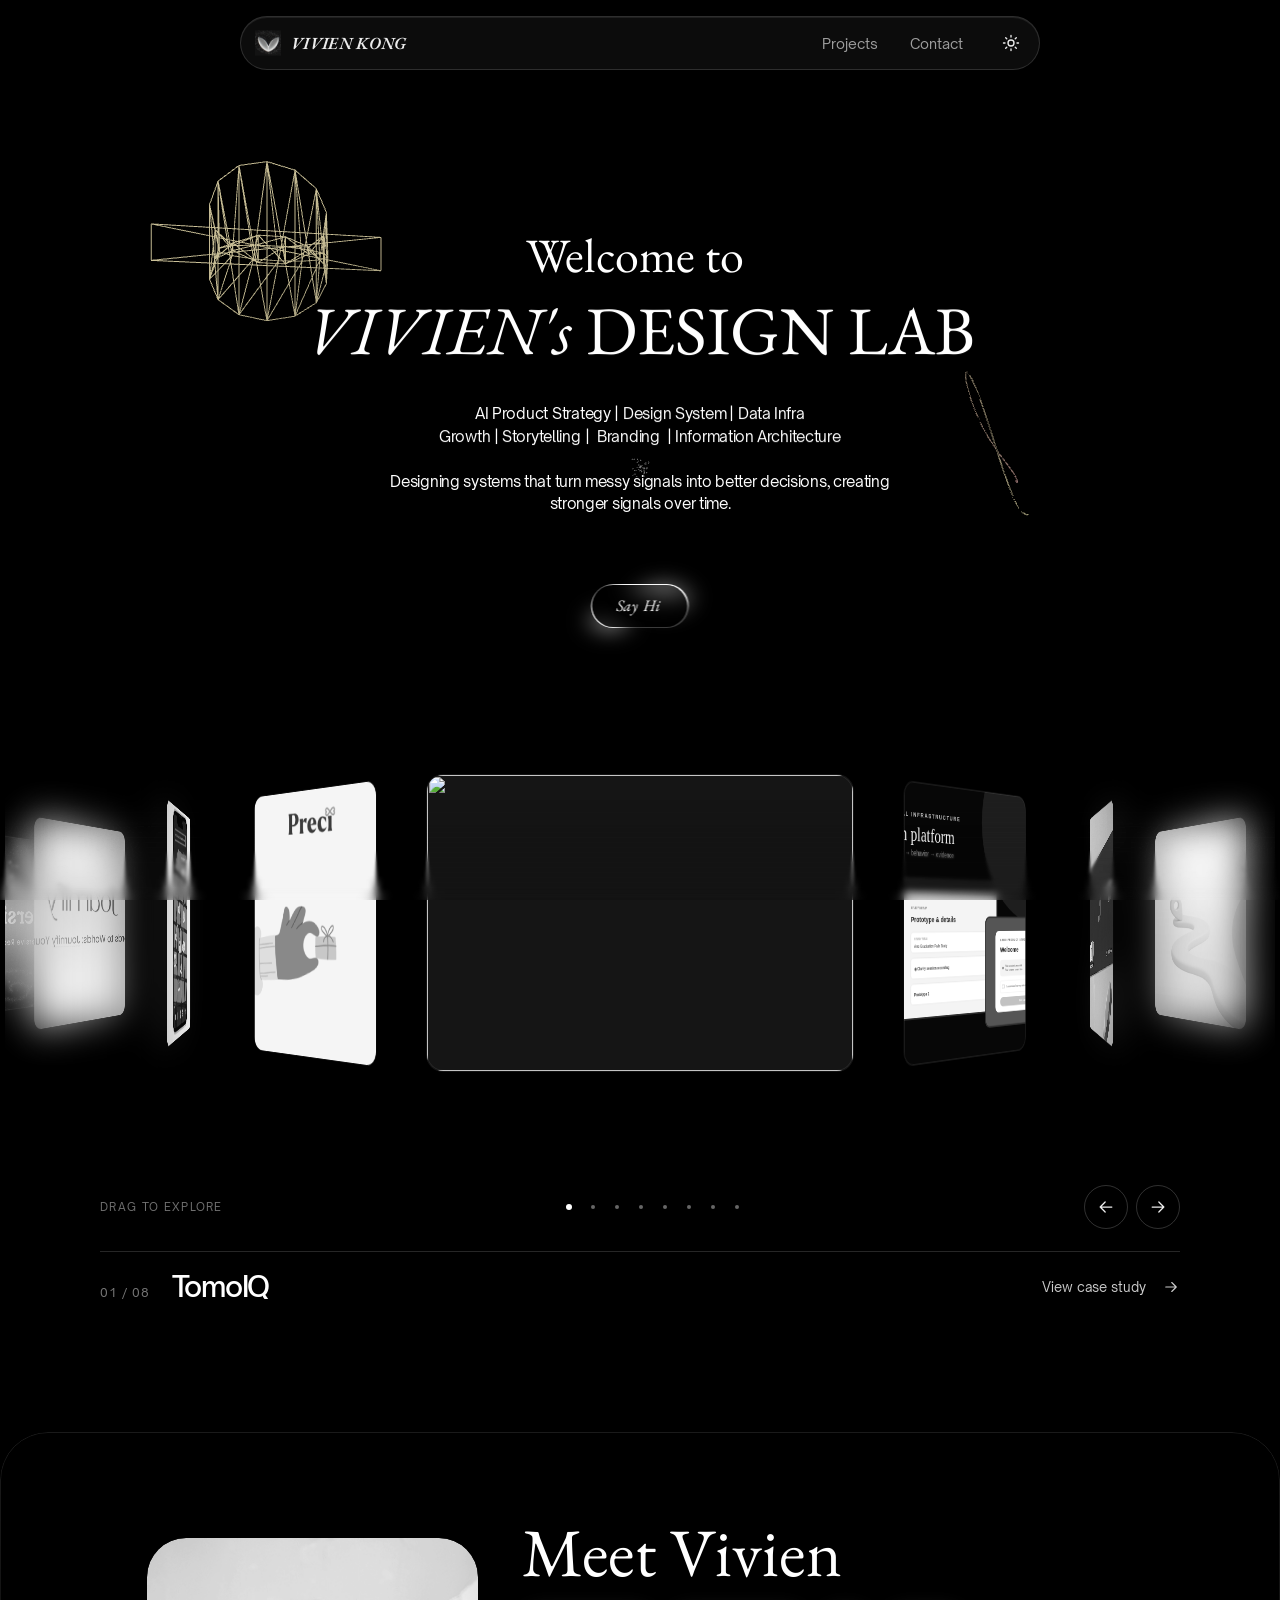
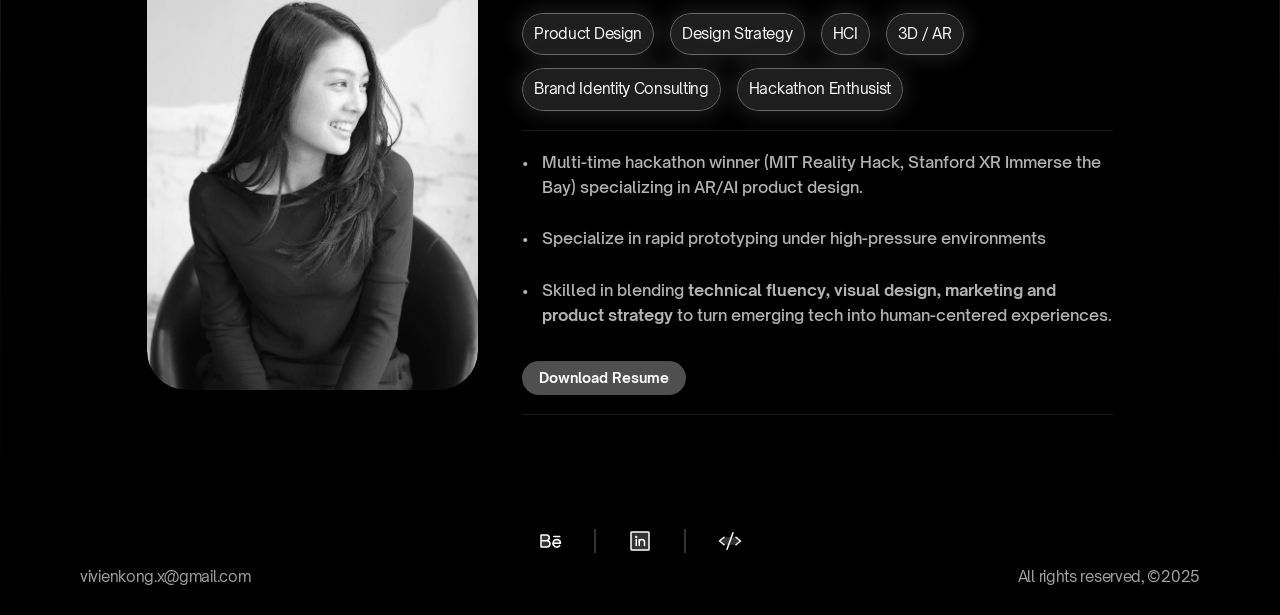
==== commit 50975576: "Polish light themes and TomoIQ interactive case study" ====
--- a/index.html
+++ b/index.html
@@ -887,6 +887,7 @@
   }
 }
 </style>
+  <link rel="stylesheet" href="/modules/light-shadows.css?v=20261023">
 </head>
 <body>
 	
--- a/modules/light-shadows.css
+++ b/modules/light-shadows.css
@@ -0,0 +1,71 @@
+/* Light-mode shadows: original geometry, with alpha multiplied by 0.7.
+   Overrides include exported Framer styles and the hand-authored case studies. */
+html[data-theme="light"] .framer-0tArv .framer-v7vhbp{box-shadow:color-mix(in srgb, rgba(0, 0, 0, 0.05) 70%, transparent) 0px 10px 20px!important}
+html[data-theme="light"] .framer-0tArv .framer-yf3nwg{box-shadow:color-mix(in srgb, rgba(0, 0, 0, 0.4) 70%, transparent) 16px 24px 20px 8px!important}
+html[data-theme="light"] .framer-tque6g .framer-1l7inir,html[data-theme="light"] a[download][title="Download File"]{box-shadow:color-mix(in srgb, rgba(0, 0, 0, 0.05) 70%, transparent) 0px 0.125em 0.125em inset, color-mix(in srgb, rgba(255, 255, 255, 0.5) 70%, transparent) 0px -0.125em 0.125em inset, color-mix(in srgb, rgba(0, 0, 0, 0.2) 70%, transparent) 0px 0.25em 0.125em -0.125em, color-mix(in srgb, rgba(255, 255, 255, 0.2) 70%, transparent) 0px 0px 0.1em 0.25em inset, color-mix(in srgb, rgb(255, 255, 255) 70%, transparent) 0px 0px 0px 0px!important}
+html[data-theme="light"] .framer-tque6g .framer-1l7inir::after,html[data-theme="light"] a[download][title="Download File"]::after{box-shadow:inset 0 0 0 calc(var(--border-width) / 2) color-mix(in srgb, rgba(255,255,255,.5) 70%, transparent)!important}
+html[data-theme="light"] .framer-tque6g a:hover .framer-1l7inir,html[data-theme="light"] a[download][title="Download File"]:hover{box-shadow:color-mix(in srgb, rgba(0, 0, 0, 0.05) 70%, transparent) 0px 0.125em 0.125em inset, color-mix(in srgb, rgba(255, 255, 255, 0.5) 70%, transparent) 0px -0.125em 0.125em inset, color-mix(in srgb, rgba(0, 0, 0, 0.25) 70%, transparent) 0px 0.15em 0.05em -0.1em, color-mix(in srgb, rgba(255, 255, 255, 0.5) 70%, transparent) 0px 0px 0.05em 0.1em inset, color-mix(in srgb, rgb(255, 255, 255) 70%, transparent) 0px 0px 0px 0px!important}
+html[data-theme="light"] div[data-framer-name="primary"][data-border="true"]{box-shadow:color-mix(in srgb, rgba(92, 92, 92, 0.3) 70%, transparent) 0px 0px 20px 4px!important}
+html[data-theme="light"] div[data-framer-name="primary"][data-border="true"]{box-shadow:none!important}
+html[data-theme="light"] .framer-yf3nwg{box-shadow:none!important}
+html[data-theme="light"] header.framer-00i2Q.framer-BhWo1.framer-9hd2nx.framer-v-9hd2nx{box-shadow:color-mix(in srgb, rgba(255, 255, 255, 0.25) 70%, transparent) 0px 3px 12px 0px!important}
+html[data-theme="light"] header.framer-00i2Q.framer-BhWo1.framer-9hd2nx.framer-v-5qefx{box-shadow:color-mix(in srgb, rgba(255, 255, 255, 0.2) 70%, transparent) 0px 3px 8px 0px!important}
+html[data-theme="light"] div.framer-1l7inir.fluid-glass-surface{box-shadow:color-mix(in srgb, rgba(255, 255, 255, 0) 70%, transparent) 0px 1px 9px 0px!important}
+html[data-theme="light"] .browser-frame{box-shadow:color-mix(in srgb, rgb(0, 0, 0) 70%, transparent) 0px 30px 80px!important}
+html[data-theme="light"] .flow-row.active{box-shadow:color-mix(in srgb, rgba(49, 63, 58, 0.08) 70%, transparent) 0px 3px 12px!important}
+html[data-theme="light"] .participant-card{box-shadow:color-mix(in srgb, rgba(22, 39, 33, 0.25) 70%, transparent) 0px 18px 35px!important}
+html[data-theme="light"] .segmented{box-shadow:color-mix(in srgb, rgba(255, 255, 255, 0.18) 70%, transparent) 0px 1px 0px inset, color-mix(in srgb, rgba(0, 0, 0, 0.28) 70%, transparent) 0px 10px 28px!important}
+html[data-theme="light"] .frictionToggle{box-shadow:color-mix(in srgb, rgba(255, 255, 255, 0.18) 70%, transparent) 0px 1px 0px inset, color-mix(in srgb, rgba(0, 0, 0, 0.28) 70%, transparent) 0px 10px 28px!important}
+html[data-theme="light"] .journeyRail b{box-shadow:color-mix(in srgb, rgb(113, 107, 118) 70%, transparent) 0px 0px 0px 1px!important}
+html[data-theme="light"] .journeyRail button.isActive b{box-shadow:0 0 0 1px color-mix(in srgb, var(--accent) 70%, transparent), 0 0 0 6px color-mix(in srgb, rgba(177,167,255,.16) 70%, transparent)!important}
+html[data-theme="light"] .journeySection.isFriction .journeyRail .hasFriction b{box-shadow:color-mix(in srgb, rgb(255, 132, 110) 70%, transparent) 0px 0px 0px 1px!important}
+html[data-theme="light"] .howIqFlow button.isActive span{box-shadow:0 0 0 6px color-mix(in srgb, color-mix(in srgb,var(--accent),transparent 88%) 70%, transparent)!important}
+html[data-theme="light"] .phoneGallery img{filter:drop-shadow(color-mix(in srgb, rgba(0, 0, 0, 0.45) 70%, transparent) 0px 26px 38px)!important}
+html[data-theme="light"] .dialogueEntries button:not(.isActive)::after{box-shadow:0 0 10px color-mix(in srgb, color-mix(in srgb,var(--question-glow),transparent 60%) 70%, transparent), inset 0 0 5px color-mix(in srgb, color-mix(in srgb,var(--question-glow),transparent 85%) 70%, transparent)!important}
+html[data-theme="light"].layout-editor-active [data-layout-key].isLayoutSelected{box-shadow:color-mix(in srgb, rgba(177, 167, 255, 0.1) 70%, transparent) 0px 0px 0px 6px!important}
+html[data-theme="light"] .layoutTuner{box-shadow:color-mix(in srgb, rgba(0, 0, 0, 0.48) 70%, transparent) 0px 20px 64px, color-mix(in srgb, rgba(255, 255, 255, 0.13) 70%, transparent) 0px 1px 0px inset!important}
+@media (min-width: 1120px){html[data-theme="light"] .roleDisciplines a.isActive{box-shadow:color-mix(in srgb, rgba(177, 167, 255, 0.18) 70%, transparent) 0px 8px 24px!important}}
+@media (min-width: 1120px){html[data-theme="light"] .roleDisciplines span:has(a.isActive)::before{box-shadow:color-mix(in srgb, rgba(177, 167, 255, 0.14) 70%, transparent) 0px 0px 0px 4px!important}}
+@media (max-width: 1119px){html[data-theme="light"] .roleDisciplines{box-shadow:color-mix(in srgb, rgba(0, 0, 0, 0.22) 70%, transparent) 0px 12px 34px!important}}
+html[data-theme="light"] .runtimeNode{box-shadow:color-mix(in srgb, rgba(255, 255, 255, 0.04) 70%, transparent) 0px 1px 0px inset!important}
+html[data-theme="light"] .runtimeNode.orchestrationNode{box-shadow:color-mix(in srgb, rgba(177, 167, 255, 0.11) 70%, transparent) 0px 12px 36px, color-mix(in srgb, rgba(255, 255, 255, 0.16) 70%, transparent) 0px 1px 0px inset!important}
+html[data-theme="light"] .runtimeNode.orchestrationNode .runtimeNodeIcon{filter:drop-shadow(color-mix(in srgb, rgba(177, 167, 255, 0.38) 70%, transparent) 0px 0px 8px)!important}
+html[data-theme="light"] .lifecycleJourneyCurve circle.isActive{filter:drop-shadow(color-mix(in srgb, rgba(177, 167, 255, 0.95) 70%, transparent) 0px 0px 7px)!important}
+html[data-theme="light"] .tradeoffGrid article:has(.sectionCardControl[aria-pressed="true"]),html[data-theme="light"] .tradeoffGrid article.isChosen{box-shadow:color-mix(in srgb, rgba(177, 167, 255, 0.1) 70%, transparent) 0px 18px 46px!important}
+html[data-theme="light"] .iterationGrid article.isActive{box-shadow:color-mix(in srgb, rgba(177, 167, 255, 0.08) 70%, transparent) 0px 16px 38px!important}
+html[data-theme="light"] .collaborationGrid > div.isActive{box-shadow:color-mix(in srgb, rgba(177, 167, 255, 0.08) 70%, transparent) 0px 16px 38px!important}
+html[data-theme="light"] .tomoIqPage .howIqFlow button span{box-shadow:none!important}
+html[data-theme="light"] .processRail a.isActive{box-shadow:color-mix(in srgb, rgba(177, 167, 255, 0.18) 70%, transparent) 0px 8px 24px!important}
+html[data-theme="light"] .processRail span:has(a.isActive)::before{box-shadow:color-mix(in srgb, rgba(177, 167, 255, 0.14) 70%, transparent) 0px 0px 0px 4px!important}
+@media (max-width: 1119px){html[data-theme="light"] .processRail{box-shadow:color-mix(in srgb, rgba(0, 0, 0, 0.32) 70%, transparent) 0px 12px 34px!important}}
+html[data-theme="light"] .beforeEvidence video{box-shadow:color-mix(in srgb, rgba(0, 0, 0, 0.25) 70%, transparent) 0px 18px 60px!important}
+html[data-theme="light"] .flowLightbox{box-shadow:color-mix(in srgb, rgba(0, 0, 0, 0.667) 70%, transparent) 0px 24px 90px!important}
+html[data-theme="light"] .carouselSlide img{box-shadow:color-mix(in srgb, rgba(0, 0, 0, 0.25) 70%, transparent) 0px 18px 60px!important}
+html[data-theme="light"] .framer-OCbKu .framer-jm4gec,html[data-theme="light"] .framer-OCbKu .framer-zge07e{box-shadow:color-mix(in srgb, rgba(92, 92, 92, 0.3) 70%, transparent) 0px 0px 20px 4px!important}
+html[data-theme="light"] .framer-OCbKu .framer-1779go2{box-shadow:color-mix(in srgb, rgba(92, 92, 92, 0.3) 70%, transparent) 0px 0px 20px 4px!important}
+html[data-theme="light"] .framer-OCbKu .framer-b216el{box-shadow:color-mix(in srgb, rgba(92, 92, 92, 0.3) 70%, transparent) 0px 0px 20px 4px!important}
+html[data-theme="light"] .framer-OCbKu .framer-r6wi4d{box-shadow:color-mix(in srgb, rgba(92, 92, 92, 0.3) 70%, transparent) 0px 0px 20px 4px!important}
+html[data-theme="light"] .framer-OCbKu .framer-2jfjdm{box-shadow:color-mix(in srgb, rgba(92, 92, 92, 0.3) 70%, transparent) 0px 0px 20px 4px!important}
+html[data-theme="light"] .footprints-flow-zoom-button{box-shadow:color-mix(in srgb, rgba(0, 0, 0, 0.25) 70%, transparent) 0px 4px 16px!important}
+html[data-theme="light"] .footprints-flow-dialog{box-shadow:color-mix(in srgb, rgba(0, 0, 0, 0.65) 70%, transparent) 0px 24px 80px!important}
+html[data-theme="light"] a.framer-el4DW.framer-1x7mxh9.framer-v-1x7mxh9.framer-1qnlmu9{box-shadow:color-mix(in srgb, rgba(61, 61, 61, 0.72) 70%, transparent) 0px 0.602187px 1.08394px -1.25px, color-mix(in srgb, rgba(61, 61, 61, 0.64) 70%, transparent) 0px 2.28853px 4.11936px -2.5px, color-mix(in srgb, rgba(61, 61, 61, 0.25) 70%, transparent) 0px 10px 18px -3.75px, color-mix(in srgb, rgba(0, 0, 0, 0.35) 70%, transparent) 0px 0.706592px 0.706592px -0.583333px, color-mix(in srgb, rgba(0, 0, 0, 0.34) 70%, transparent) 0px 1.80656px 1.80656px -1.16667px, color-mix(in srgb, rgba(0, 0, 0, 0.33) 70%, transparent) 0px 3.62176px 3.62176px -1.75px, color-mix(in srgb, rgba(0, 0, 0, 0.3) 70%, transparent) 0px 6.8656px 6.8656px -2.33333px, color-mix(in srgb, rgba(0, 0, 0, 0.26) 70%, transparent) 0px 13.6468px 13.6468px -2.91667px, color-mix(in srgb, rgba(0, 0, 0, 0.15) 70%, transparent) 0px 30px 30px -3.5px!important}
+html[data-theme="light"] .framer-ygU2O .framer-tjsd1e,html[data-theme="light"] .framer-ygU2O .framer-1hmovcf{box-shadow:color-mix(in srgb, rgba(92, 92, 92, 0.3) 70%, transparent) 0px 0px 20px 4px!important}
+html[data-theme="light"] .framer-ygU2O .framer-h9g7di{box-shadow:color-mix(in srgb, rgba(92, 92, 92, 0.3) 70%, transparent) 0px 0px 20px 4px!important}
+html[data-theme="light"] .framer-ygU2O .framer-1782tf{box-shadow:color-mix(in srgb, rgba(92, 92, 92, 0.3) 70%, transparent) 0px 0px 20px 4px!important}
+html[data-theme="light"] .framer-ygU2O .framer-1fpfvrc{box-shadow:color-mix(in srgb, rgba(92, 92, 92, 0.3) 70%, transparent) 0px 0px 20px 4px!important}
+html[data-theme="light"] .framer-ygU2O .framer-d4viiz{box-shadow:color-mix(in srgb, rgba(92, 92, 92, 0.3) 70%, transparent) 0px 0px 20px 4px!important}
+html[data-theme="light"] .framer-Q3fpP .framer-oc2s0c,html[data-theme="light"] .framer-Q3fpP .framer-k5jqfw{box-shadow:color-mix(in srgb, rgba(92, 92, 92, 0.3) 70%, transparent) 0px 0px 20px 4px!important}
+html[data-theme="light"] .framer-Q3fpP .framer-vt8kcj{box-shadow:color-mix(in srgb, rgba(92, 92, 92, 0.3) 70%, transparent) 0px 0px 20px 4px!important}
+html[data-theme="light"] .framer-Q3fpP .framer-1eg0wdg{box-shadow:color-mix(in srgb, rgba(92, 92, 92, 0.3) 70%, transparent) 0px 0px 20px 4px!important}
+html[data-theme="light"] .framer-Q3fpP .framer-1alkk4u{box-shadow:color-mix(in srgb, rgba(92, 92, 92, 0.3) 70%, transparent) 0px 0px 20px 4px!important}
+html[data-theme="light"] .framer-Q3fpP .framer-1ip87k4{box-shadow:color-mix(in srgb, rgba(92, 92, 92, 0.3) 70%, transparent) 0px 0px 20px 4px!important}
+html[data-theme="light"] .framer-9eVkK .framer-98wkjr{box-shadow:color-mix(in srgb, rgba(92, 92, 92, 0.3) 70%, transparent) 0px 0px 20px 4px!important}
+html[data-theme="light"] .framer-9eVkK .framer-c6a8w6{box-shadow:color-mix(in srgb, rgba(92, 92, 92, 0.3) 70%, transparent) 0px 0px 20px 4px!important}
+html[data-theme="light"] .framer-9eVkK .framer-1jdrgg5{box-shadow:color-mix(in srgb, rgba(92, 92, 92, 0.3) 70%, transparent) 0px 0px 20px 4px!important}
+html[data-theme="light"] .framer-9eVkK .framer-xu81bm,html[data-theme="light"] .framer-9eVkK .framer-mjwt4g{box-shadow:color-mix(in srgb, rgba(92, 92, 92, 0.3) 70%, transparent) 0px 0px 20px 4px!important}
+html[data-theme="light"] .framer-l2f3H .framer-4b87uu,html[data-theme="light"] .framer-l2f3H .framer-cgv71n{box-shadow:color-mix(in srgb, rgba(92, 92, 92, 0.3) 70%, transparent) 0px 0px 20px 4px!important}
+html[data-theme="light"] .framer-l2f3H .framer-1120n7j{box-shadow:color-mix(in srgb, rgba(92, 92, 92, 0.3) 70%, transparent) 0px 0px 20px 4px!important}
+html[data-theme="light"] .framer-l2f3H .framer-1ae5y1t{box-shadow:color-mix(in srgb, rgba(92, 92, 92, 0.3) 70%, transparent) 0px 0px 20px 4px!important}
+html[data-theme="light"] .framer-l2f3H .framer-1e2sxrr{box-shadow:color-mix(in srgb, rgba(92, 92, 92, 0.3) 70%, transparent) 0px 0px 20px 4px!important}
+html[data-theme="light"] .framer-l2f3H .framer-1jub9a5{box-shadow:color-mix(in srgb, rgba(92, 92, 92, 0.3) 70%, transparent) 0px 0px 20px 4px!important}
+html[data-theme="light"] .framer-hyoRo.framer-ky0gd1{box-shadow:0 0 20px 4px color-mix(in srgb, rgba(196,196,196,.3) 70%, transparent)!important}
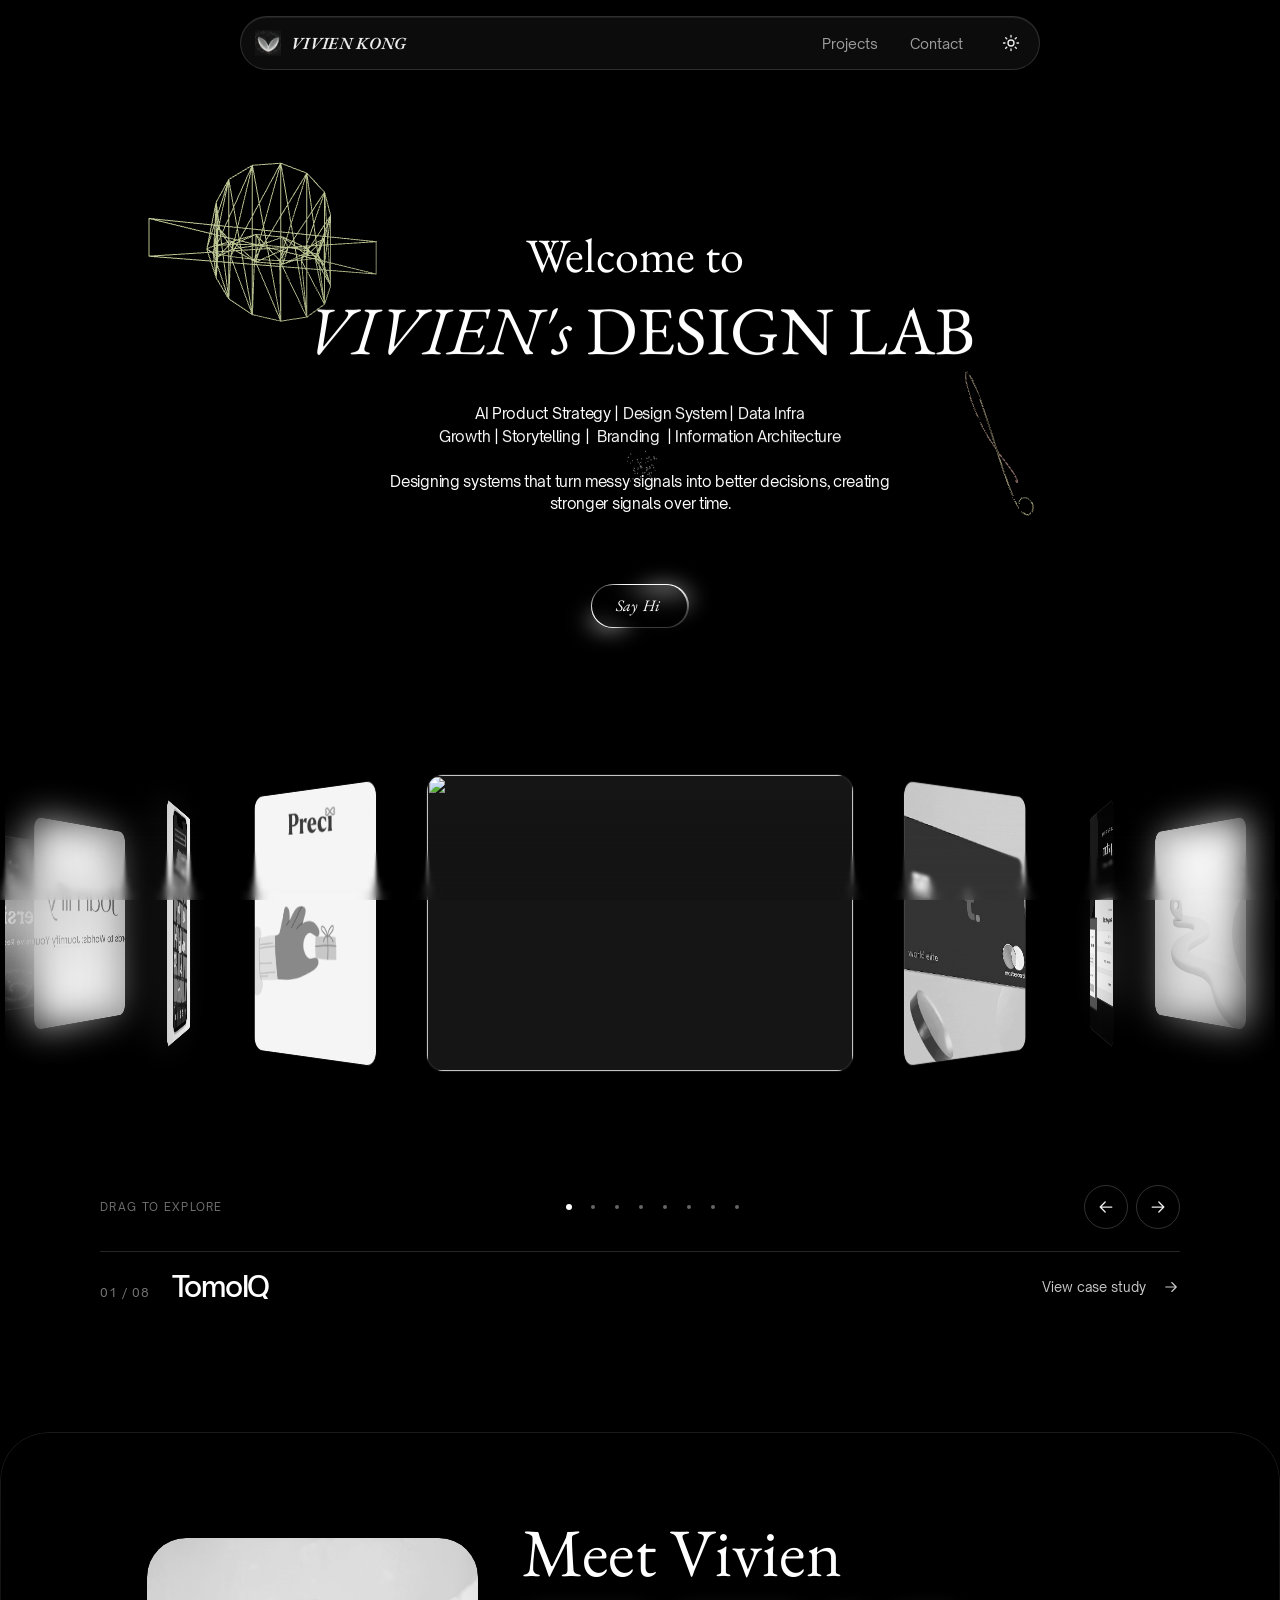
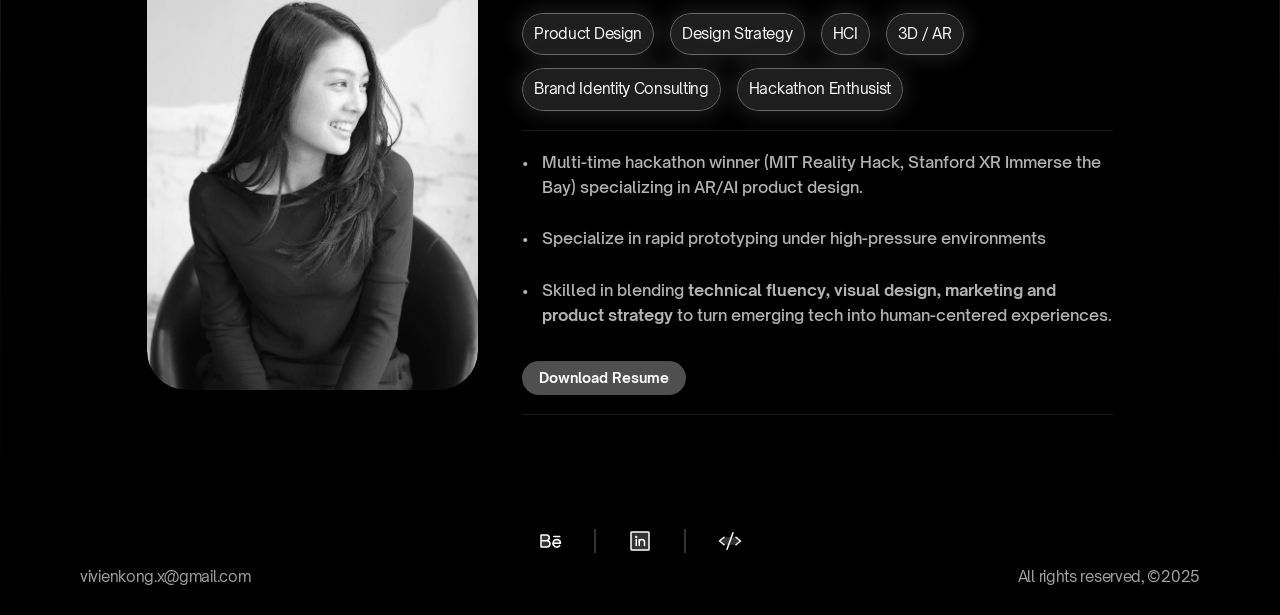
==== commit 11cf3083: "Place Tomo onboarding directly after TomoIQ" ====
--- a/index.html
+++ b/index.html
@@ -334,9 +334,9 @@
 	<meta name="robots" content="max-image-preview:large"><link rel="canonical" href="https://vivienkong.com/"><meta property="og:url" content="https://vivienkong.com/"><style data-framer-breakpoint-css>@media(min-width: 1200px){.hidden-72rtr7{display:none!important}}@media(min-width: 810px) and (max-width: 1199.98px){.hidden-10hqf1j{display:none!important}}@media(max-width: 809.98px){.hidden-bf22ba{display:none!important}}@media(min-width: 1200px){.hidden-povseb{display:none!important}}@media(min-width: 1200px) and (max-width: 1199.98px){.hidden-n3g00u{display:none!important}}@media(min-width: 1200px) and (max-width: 1199.98px){.hidden-6npt0o{display:none!important}}@media(min-width: 810px) and (max-width: 1199.98px){.hidden-aptkhi{display:none!important}}@media(max-width: 809.98px){.hidden-15ua2m0{display:none!important}}</style><style data-framer-css-ssr-minified data-framer-components="framer-lib-cursors-host framer-yiFy5 PropertyOverrides framer-00i2Q framer-lib-combinedCSSRules framer-wqbCC framer-qg9d6 framer-CFeeQ framer-0tArv framer-2y3k2 framer-7kS73 framer-5gp6M framer-ULBD3 framer-ZtQSM framer-MJ2vv framer-qVh2c framer-icXAD">html,body,#main{box-sizing:border-box;margin:0;padding:0}:root{-webkit-font-smoothing:antialiased;-moz-osx-font-smoothing:grayscale}*{box-sizing:border-box;-webkit-font-smoothing:inherit}h1,h2,h3,h4,h5,h6,p,figure{margin:0}body,input,textarea,select,button{font-family:sans-serif;font-size:12px}body{--token-67527bae-cc15-4839-8636-c9b28351e4d7:#fff;--token-f50a08ee-89ba-45ba-bd59-521f4e9cdc51:#000;--token-54e6a972-2be4-40f1-88e3-a0431ea81021:#ffffff1a;--token-cc7c73b0-b7c0-47c8-8487-b084b19b7755:#000c;--token-42cff841-0b54-4377-bc4a-66e7d7690432:#ffffffa6;--token-0c62d1bb-1ac3-4cd6-8f0f-8ee3950e02c0:#0d0d0d;--token-e4e6cca0-19fa-483d-9220-ccc9f275a14b:gold;--framer-will-change-override:none}@supports (background:-webkit-named-image(i)) and (not (grid-template-rows:subgrid)){body{--framer-will-change-override:transform}}@supports (background:-webkit-named-image(i)) and (not (position-area:top right)){body{--framer-will-change-filter-override:filter}}[data-framer-component-type=Text] div div span,[data-framer-component-type=Text] a div span,[data-framer-component-type=Text] span span span,[data-framer-component-type=Text] p span span,[data-framer-component-type=Text] h1 span span,[data-framer-component-type=Text] h2 span span,[data-framer-component-type=Text] h3 span span,[data-framer-component-type=Text] h4 span span,[data-framer-component-type=Text] h5 span span,[data-framer-component-type=Text] h6 span span,[data-framer-component-type=Text] a{font-family:var(--font-family);font-style:var(--font-style);font-weight:min(calc(var(--framer-font-weight-increase,0) + var(--font-weight,400)),900);color:var(--text-color);letter-spacing:var(--letter-spacing);font-size:var(--font-size);text-transform:var(--text-transform);--text-decoration:var(--framer-text-decoration-style,solid)var(--framer-text-decoration,none)var(--framer-text-decoration-color,currentcolor)var(--framer-text-decoration-thickness,auto);--text-decoration-skip-ink:var(--framer-text-decoration-skip-ink);--text-underline-offset:var(--framer-text-decoration-offset);line-height:var(--line-height);--font-family:var(--framer-font-family);--font-style:var(--framer-font-style);--font-weight:var(--framer-font-weight);--text-color:var(--framer-text-color);--letter-spacing:var(--framer-letter-spacing);--font-size:var(--framer-font-size);--text-transform:var(--framer-text-transform);--line-height:var(--framer-line-height)}@supports not (color:color(display-p3 1 1 1)){p.framer-text,div.framer-text,h1.framer-text,h2.framer-text,h3.framer-text,h4.framer-text,h5.framer-text,h6.framer-text,li.framer-text,ol.framer-text,ul.framer-text,span.framer-text:not([data-text-fill]){color:var(--framer-blockquote-text-color-rgb,var(--framer-blockquote-text-color,var(--framer-text-color-rgb,var(--framer-text-color,#000))));-webkit-text-stroke-color:var(--framer-text-stroke-color-rgb,var(--framer-text-stroke-color,initial))}mark.framer-text{background-color:var(--framer-blockquote-text-background-color-rgb,var(--framer-blockquote-text-background-color,var(--framer-text-background-color-rgb,var(--framer-text-background-color,initial))))}}@supports not (color:color(display-p3 1 1 1)){code.framer-text,code.framer-text span.framer-text:not([data-text-fill]){color:var(--framer-blockquote-text-color-rgb,var(--framer-blockquote-text-color,var(--framer-code-text-color-rgb,var(--framer-code-text-color,var(--framer-text-color-rgb,var(--framer-text-color,#000))))))}}@supports not (color:color(display-p3 1 1 1)){a.framer-text,span.framer-text[data-nested-link]{color:var(--framer-blockquote-text-color-rgb,var(--framer-blockquote-text-color,var(--framer-link-text-color-rgb,var(--framer-link-text-color,var(--framer-text-color-rgb,var(--framer-text-color,#000))))));background-color:var(--framer-link-text-background-color-rgb,var(--framer-link-text-background-color,initial));-webkit-text-decoration-color:var(--framer-link-text-decoration-color-rgb,var(--framer-link-text-decoration-color,var(--framer-text-decoration-color-rgb,var(--framer-text-decoration-color,currentcolor))));text-decoration-color:var(--framer-link-text-decoration-color-rgb,var(--framer-link-text-decoration-color,var(--framer-text-decoration-color-rgb,var(--framer-text-decoration-color,currentcolor))))}}@supports not (color:color(display-p3 1 1 1)){code.framer-text a.framer-text,code.framer-text a.framer-text span.framer-text:not([data-text-fill]),code.framer-text span.framer-text[data-nested-link],code.framer-text span.framer-text[data-nested-link] span.framer-text:not([data-text-fill]){color:var(--framer-blockquote-text-color-rgb,var(--framer-blockquote-text-color,var(--framer-link-text-color-rgb,var(--framer-link-text-color,var(--framer-code-text-color-rgb,var(--framer-code-text-color,var(--framer-text-color-rgb,var(--framer-text-color,#000))))))))}}@supports not (color:color(display-p3 1 1 1)){a.framer-text:hover,span.framer-text[data-nested-link]:hover{color:var(--framer-link-hover-text-color-rgb,var(--framer-link-hover-text-color,var(--framer-blockquote-text-color-rgb,var(--framer-blockquote-text-color,var(--framer-link-text-color-rgb,var(--framer-link-text-color,var(--framer-text-color-rgb,var(--framer-text-color,#000))))))));background-color:var(--framer-link-hover-text-background-color-rgb,var(--framer-link-hover-text-background-color,var(--framer-link-text-background-color-rgb,var(--framer-link-text-background-color,var(--framer-text-background-color-rgb,var(--framer-text-background-color,initial))))));-webkit-text-decoration-color:var(--framer-link-hover-text-decoration-color-rgb,var(--framer-link-hover-text-decoration-color,var(--framer-link-text-decoration-color-rgb,var(--framer-link-text-decoration-color,var(--framer-text-decoration-color-rgb,var(--framer-text-decoration-color,currentcolor))))));text-decoration-color:var(--framer-link-hover-text-decoration-color-rgb,var(--framer-link-hover-text-decoration-color,var(--framer-link-text-decoration-color-rgb,var(--framer-link-text-decoration-color,var(--framer-text-decoration-color-rgb,var(--framer-text-decoration-color,currentcolor))))))}}@supports not (color:color(display-p3 1 1 1)){code.framer-text a.framer-text:hover,code.framer-text span.framer-text[data-nested-link]:hover{color:var(--framer-link-hover-text-color-rgb,var(--framer-link-hover-text-color,var(--framer-blockquote-text-color-rgb,var(--framer-blockquote-text-color,var(--framer-link-text-color-rgb,var(--framer-link-text-color,var(--framer-code-text-color-rgb,var(--framer-code-text-color,var(--framer-text-color-rgb,var(--framer-text-color,#000))))))))))}}@supports not (color:color(display-p3 1 1 1)){a.framer-text[data-framer-page-link-current],span.framer-text[data-framer-page-link-current]{color:var(--framer-link-current-text-color-rgb,var(--framer-link-current-text-color,var(--framer-link-text-color-rgb,var(--framer-link-text-color,var(--framer-text-color-rgb,var(--framer-text-color,#000))))));background-color:var(--framer-link-current-text-background-color-rgb,var(--framer-link-current-text-background-color,var(--framer-link-text-background-color-rgb,var(--framer-link-text-background-color,var(--framer-text-background-color-rgb,var(--framer-text-background-color,initial))))));-webkit-text-decoration-color:var(--framer-link-current-text-decoration-color-rgb,var(--framer-link-current-text-decoration-color,var(--framer-link-text-decoration-color-rgb,var(--framer-link-text-decoration-color,var(--framer-text-decoration-color-rgb,var(--framer-text-decoration-color,currentcolor))))));text-decoration-color:var(--framer-link-current-text-decoration-color-rgb,var(--framer-link-current-text-decoration-color,var(--framer-link-text-decoration-color-rgb,var(--framer-link-text-decoration-color,var(--framer-text-decoration-color-rgb,var(--framer-text-decoration-color,currentcolor))))))}}@supports not (color:color(display-p3 1 1 1)){code.framer-text a.framer-text[data-framer-page-link-current],code.framer-text a.framer-text[data-framer-page-link-current] span.framer-text:not([data-text-fill]),code.framer-text span.framer-text[data-framer-page-link-current],code.framer-text span.framer-text[data-framer-page-link-current] span.framer-text:not([data-text-fill]){color:var(--framer-link-current-text-color-rgb,var(--framer-link-current-text-color,var(--framer-link-text-color-rgb,var(--framer-link-text-color,var(--framer-code-text-color-rgb,var(--framer-code-text-color,var(--framer-text-color-rgb,var(--framer-text-color,#000))))))));background-color:var(--framer-link-current-text-background-color-rgb,var(--framer-link-current-text-background-color,var(--framer-link-text-background-color-rgb,var(--framer-link-text-background-color,var(--framer-text-background-color-rgb,var(--framer-text-background-color,initial))))))}}@supports not (color:color(display-p3 1 1 1)){a.framer-text[data-framer-page-link-current]:hover,span.framer-text[data-framer-page-link-current]:hover{color:var(--framer-link-hover-text-color-rgb,var(--framer-link-hover-text-color,var(--framer-link-current-text-color-rgb,var(--framer-link-current-text-color,var(--framer-link-text-color-rgb,var(--framer-link-text-color,var(--framer-code-text-color-rgb,var(--framer-code-text-color,var(--framer-text-color-rgb,var(--framer-text-color,#000))))))))));background-color:var(--framer-link-hover-text-background-color-rgb,var(--framer-link-hover-text-background-color,var(--framer-link-current-text-background-color-rgb,var(--framer-link-current-text-background-color,var(--framer-link-text-background-color-rgb,var(--framer-link-text-background-color,initial))))));-webkit-text-decoration-color:var(--framer-link-hover-text-decoration-color-rgb,var(--framer-link-hover-text-decoration-color,var(--framer-link-current-text-decoration-color-rgb,var(--framer-link-current-text-decoration-color,var(--framer-link-text-decoration-color-rgb,var(--framer-link-text-decoration-color,var(--framer-text-decoration-color-rgb,var(--framer-text-decoration-color,currentcolor))))))));text-decoration-color:var(--framer-link-hover-text-decoration-color-rgb,var(--framer-link-hover-text-decoration-color,var(--framer-link-current-text-decoration-color-rgb,var(--framer-link-current-text-decoration-color,var(--framer-link-text-decoration-color-rgb,var(--framer-link-text-decoration-color,var(--framer-text-decoration-color-rgb,var(--framer-text-decoration-color,currentcolor))))))))}}@supports not (color:color(display-p3 1 1 1)){code.framer-text a.framer-text[data-framer-page-link-current]:hover,code.framer-text a.framer-text[data-framer-page-link-current]:hover span.framer-text:not([data-text-fill]),code.framer-text span.framer-text[data-framer-page-link-current]:hover,code.framer-text span.framer-text[data-framer-page-link-current]:hover span.framer-text:not([data-text-fill]){color:var(--framer-link-hover-text-color-rgb,var(--framer-link-hover-text-color,var(--framer-link-current-text-color-rgb,var(--framer-link-current-text-color,var(--framer-link-text-color-rgb,var(--framer-link-text-color,var(--framer-code-text-color-rgb,var(--framer-code-text-color,var(--framer-text-color-rgb,var(--framer-text-color,#000))))))))));background-color:var(--framer-link-hover-text-background-color-rgb,var(--framer-link-hover-text-background-color,var(--framer-link-current-text-background-color-rgb,var(--framer-link-current-text-background-color,var(--framer-link-text-background-color-rgb,var(--framer-link-text-background-color,initial))))))}}@supports not (overflow:clip){:root{--overflow-clip-fallback:hidden}}@supports (background:-webkit-named-image(i)) and (not (contain-intrinsic-size:inherit)){div.framer-text,p.framer-text,h1.framer-text,h2.framer-text,h3.framer-text,h4.framer-text,h5.framer-text,h6.framer-text,ol.framer-text,ul.framer-text,li.framer-text,blockquote.framer-text,.framer-text.framer-image{display:var(--text-truncation-display-inline-for-safari-16,revert)}div.framer-text:after,p.framer-text:after,h1.framer-text:after,h2.framer-text:after,h3.framer-text:after,h4.framer-text:after,h5.framer-text:after,h6.framer-text:after,ol.framer-text:after,ul.framer-text:after,li.framer-text:after,blockquote.framer-text:after,.framer-text.framer-image:after{content:var(--text-truncation-line-break-for-safari-16);white-space:pre}.framer-text.framer-text-module,.framer-text.framer-table-wrapper{display:var(--text-truncation-display-none-for-safari-16,revert)}p.framer-text[data-text-fill]{display:var(--text-truncation-display-inline-for-safari-16,inline-block)}}@supports (corner-shape:superellipse(2)){:root{--one-if-corner-shape-supported:1}}.framer-cursor-none,.framer-cursor-none *{cursor:none!important}.framer-pointer-events-none,.framer-pointer-events-none *{pointer-events:none!important}@supports (aspect-ratio:1){body{--framer-aspect-ratio-supported:auto}}.framer-yiFy5.framer-1ssxf18,.framer-yiFy5 .framer-1ssxf18{display:block}.framer-yiFy5.framer-povseb{background-color:var(--token-f50a08ee-89ba-45ba-bd59-521f4e9cdc51,#000);flex-flow:column;place-content:center flex-start;align-items:center;gap:0;width:100%;height:min-content;padding:0;display:flex;position:relative;overflow:hidden}.framer-yiFy5 .framer-11n6lfm-container{height:auto;position:var(--framer-canvas-fixed-position,fixed);z-index:8;flex:none;order:-1000;top:0;left:0;right:0}.framer-yiFy5 .framer-8cfs7q{background:0 0;flex-grow:1;width:0;height:0;margin:0;position:relative}.framer-yiFy5 .framer-ujdldm{z-index:0;flex:none;order:1002;height:772px;position:absolute;top:calc(47.8517% - 386px);left:0;right:0;overflow:hidden}.framer-yiFy5 .framer-1au25b8-container{z-index:0;flex:none;order:1003;width:100%;height:120px;position:relative}[data-layout-template=true]>#overlay{margin-bottom:0}@media (max-width:809.98px){.framer-yiFy5 .framer-1au25b8-container{height:auto}}@media (min-width:810px) and (max-width:1199.98px){.framer-yiFy5 .framer-1au25b8-container{height:23.7963vh}}.ssr-variant{display:contents}@supports (aspect-ratio:1){body{--framer-aspect-ratio-supported:auto}}.framer-00i2Q.framer-1a57m1n,.framer-00i2Q .framer-1a57m1n{display:block}.framer-00i2Q.framer-9hd2nx{flex-flow:row;place-content:center;align-items:center;gap:0;width:840px;height:min-content;padding:6px 0;display:flex;position:relative;overflow:visible}.framer-00i2Q .framer-1o2om4{flex-flow:row;flex:1 0 0;place-content:center flex-start;align-items:center;gap:32px;width:1px;max-width:1680px;height:min-content;padding:0 40px;display:flex;position:relative;overflow:visible}.framer-00i2Q .framer-1na3aaw{flex-flow:row;flex:1 0 0;place-content:center flex-start;align-items:center;gap:21px;width:1px;height:min-content;padding:0;display:flex;position:relative;overflow:visible}.framer-00i2Q .framer-5wie1d{flex:none;width:57px;height:53px;text-decoration:none;position:relative;overflow:visible}.framer-00i2Q .framer-kdoj2h{white-space:pre;flex:none;width:auto;height:auto;position:relative}.framer-00i2Q .framer-13zvvcx-container,.framer-00i2Q .framer-shvas7-container,.framer-00i2Q .framer-6d860w-container{flex:none;width:auto;height:auto;position:relative}.framer-00i2Q .framer-h0ping{flex-flow:row;flex:none;place-content:center;align-items:center;gap:16px;width:min-content;height:min-content;padding:0;display:flex;position:relative;overflow:visible}.framer-00i2Q .framer-466h6r{flex-flow:row;flex:none;place-content:center;align-items:center;gap:8px;width:min-content;height:min-content;padding:0;display:flex;position:relative;overflow:visible}.framer-00i2Q.framer-v-5qefx.framer-9hd2nx{flex-wrap:wrap;align-content:flex-start;align-items:flex-start;width:390px;height:65px;overflow:hidden}.framer-00i2Q.framer-v-5qefx .framer-1o2om4{flex-direction:column;align-content:flex-start;align-items:flex-start;gap:8px;height:64px;padding:0 18px 32px}.framer-00i2Q.framer-v-5qefx .framer-1na3aaw{gap:unset;flex:none;order:0;justify-content:space-between;width:100%;height:54px}.framer-00i2Q.framer-v-5qefx .framer-h0ping{flex-direction:column;order:1;align-content:flex-start;align-items:flex-start;width:100%}.framer-00i2Q.framer-v-5qefx .framer-466h6r,.framer-00i2Q.framer-v-1lijmbs .framer-h0ping{flex-direction:column;align-content:flex-start;align-items:flex-start;width:100%}.framer-00i2Q.framer-v-1lijmbs.framer-9hd2nx{flex-wrap:wrap;align-content:flex-start;align-items:flex-start;width:390px;padding:6px 18px 32px;overflow:hidden}.framer-00i2Q.framer-v-1lijmbs .framer-1o2om4{flex-direction:column;align-content:flex-start;align-items:flex-start;gap:8px;padding:0 0 32px}.framer-00i2Q.framer-v-1lijmbs .framer-1na3aaw{gap:unset;flex:none;justify-content:space-between;width:100%;height:64px}.framer-00i2Q.framer-v-1lijmbs .framer-466h6r{flex-direction:column;width:100%}.framer-00i2Q.framer-v-1lijmbs .framer-shvas7-container,.framer-00i2Q.framer-v-1lijmbs .framer-6d860w-container{width:100%}.framer-BhWo1 .framer-styles-preset-2epqkf:not(.rich-text-wrapper),.framer-BhWo1 .framer-styles-preset-2epqkf.rich-text-wrapper a{--framer-link-text-color:#fff}body{--framer-will-change-override:none}@supports (background:-webkit-named-image(i)) and (not (grid-template-rows:subgrid)){body{--framer-will-change-override:transform}}body{--framer-will-change-filter-override:none}@supports (background:-webkit-named-image(i)) and (not (position-area:top right)){body{--framer-will-change-filter-override:filter}}[data-framer-component-type]{position:absolute}[data-framer-component-type=Text]{cursor:inherit}[data-framer-component-text-autosized] *{white-space:pre}[data-framer-component-type=Text]>*{text-align:var(--framer-text-alignment,start)}[data-framer-component-type=Text] span span,[data-framer-component-type=Text] p span,[data-framer-component-type=Text] h1 span,[data-framer-component-type=Text] h2 span,[data-framer-component-type=Text] h3 span,[data-framer-component-type=Text] h4 span,[data-framer-component-type=Text] h5 span,[data-framer-component-type=Text] h6 span{display:block}[data-framer-component-type=Text] span span span,[data-framer-component-type=Text] p span span,[data-framer-component-type=Text] h1 span span,[data-framer-component-type=Text] h2 span span,[data-framer-component-type=Text] h3 span span,[data-framer-component-type=Text] h4 span span,[data-framer-component-type=Text] h5 span span,[data-framer-component-type=Text] h6 span span{display:unset}[data-framer-component-type=Text] div div span,[data-framer-component-type=Text] a div span,[data-framer-component-type=Text] span span span,[data-framer-component-type=Text] p span span,[data-framer-component-type=Text] h1 span span,[data-framer-component-type=Text] h2 span span,[data-framer-component-type=Text] h3 span span,[data-framer-component-type=Text] h4 span span,[data-framer-component-type=Text] h5 span span,[data-framer-component-type=Text] h6 span span,[data-framer-component-type=Text] a{font-family:var(--font-family);font-style:var(--font-style);font-weight:min(calc(var(--framer-font-weight-increase,0) + var(--font-weight,400)),900);color:var(--text-color);letter-spacing:var(--letter-spacing);font-size:var(--font-size);text-transform:var(--text-transform);--text-decoration:var(--framer-text-decoration-style,solid)var(--framer-text-decoration,none)var(--framer-text-decoration-color,currentcolor)var(--framer-text-decoration-thickness,auto);--text-decoration-skip-ink:var(--framer-text-decoration-skip-ink);--text-underline-offset:var(--framer-text-decoration-offset);line-height:var(--line-height);--font-family:var(--framer-font-family);--font-style:var(--framer-font-style);--font-weight:var(--framer-font-weight);--text-color:var(--framer-text-color);--letter-spacing:var(--framer-letter-spacing);--font-size:var(--framer-font-size);--text-transform:var(--framer-text-transform);--line-height:var(--framer-line-height)}[data-framer-component-type=Text] a,[data-framer-component-type=Text] a div span,[data-framer-component-type=Text] a span span span,[data-framer-component-type=Text] a p span span,[data-framer-component-type=Text] a h1 span span,[data-framer-component-type=Text] a h2 span span,[data-framer-component-type=Text] a h3 span span,[data-framer-component-type=Text] a h4 span span,[data-framer-component-type=Text] a h5 span span,[data-framer-component-type=Text] a h6 span span{--font-family:var(--framer-link-font-family,var(--framer-font-family));--font-style:var(--framer-link-font-style,var(--framer-font-style));--font-weight:var(--framer-link-font-weight,var(--framer-font-weight));--text-color:var(--framer-link-text-color,var(--framer-text-color));--font-size:var(--framer-link-font-size,var(--framer-font-size));--text-transform:var(--framer-link-text-transform,var(--framer-text-transform));--text-decoration:var(--framer-link-text-decoration-style,var(--framer-text-decoration-style,solid))var(--framer-link-text-decoration,var(--framer-text-decoration,none))var(--framer-link-text-decoration-color,var(--framer-text-decoration-color,currentcolor))var(--framer-link-text-decoration-thickness,var(--framer-text-decoration-thickness,auto));--text-decoration-skip-ink:var(--framer-link-text-decoration-skip-ink,var(--framer-text-decoration-skip-ink));--text-underline-offset:var(--framer-link-text-decoration-offset,var(--framer-text-decoration-offset))}[data-framer-component-type=Text] a:hover,[data-framer-component-type=Text] a div span:hover,[data-framer-component-type=Text] a span span span:hover,[data-framer-component-type=Text] a p span span:hover,[data-framer-component-type=Text] a h1 span span:hover,[data-framer-component-type=Text] a h2 span span:hover,[data-framer-component-type=Text] a h3 span span:hover,[data-framer-component-type=Text] a h4 span span:hover,[data-framer-component-type=Text] a h5 span span:hover,[data-framer-component-type=Text] a h6 span span:hover{--font-family:var(--framer-link-hover-font-family,var(--framer-link-font-family,var(--framer-font-family)));--font-style:var(--framer-link-hover-font-style,var(--framer-link-font-style,var(--framer-font-style)));--font-weight:var(--framer-link-hover-font-weight,var(--framer-link-font-weight,var(--framer-font-weight)));--text-color:var(--framer-link-hover-text-color,var(--framer-link-text-color,var(--framer-text-color)));--font-size:var(--framer-link-hover-font-size,var(--framer-link-font-size,var(--framer-font-size)));--text-transform:var(--framer-link-hover-text-transform,var(--framer-link-text-transform,var(--framer-text-transform)));--text-decoration:var(--framer-link-hover-text-decoration-style,var(--framer-link-text-decoration-style,var(--framer-text-decoration-style,solid)))var(--framer-link-hover-text-decoration,var(--framer-link-text-decoration,var(--framer-text-decoration,none)))var(--framer-link-hover-text-decoration-color,var(--framer-link-text-decoration-color,var(--framer-text-decoration-color,currentcolor)))var(--framer-link-hover-text-decoration-thickness,var(--framer-link-text-decoration-thickness,var(--framer-text-decoration-thickness,auto)));--text-decoration-skip-ink:var(--framer-link-hover-text-decoration-skip-ink,var(--framer-link-text-decoration-skip-ink,var(--framer-text-decoration-skip-ink)));--text-underline-offset:var(--framer-link-hover-text-decoration-offset,var(--framer-link-text-decoration-offset,var(--framer-text-decoration-offset)))}[data-framer-component-type=Text].isCurrent a,[data-framer-component-type=Text].isCurrent a div span,[data-framer-component-type=Text].isCurrent a span span span,[data-framer-component-type=Text].isCurrent a p span span,[data-framer-component-type=Text].isCurrent a h1 span span,[data-framer-component-type=Text].isCurrent a h2 span span,[data-framer-component-type=Text].isCurrent a h3 span span,[data-framer-component-type=Text].isCurrent a h4 span span,[data-framer-component-type=Text].isCurrent a h5 span span,[data-framer-component-type=Text].isCurrent a h6 span span{--font-family:var(--framer-link-current-font-family,var(--framer-link-font-family,var(--framer-font-family)));--font-style:var(--framer-link-current-font-style,var(--framer-link-font-style,var(--framer-font-style)));--font-weight:var(--framer-link-current-font-weight,var(--framer-link-font-weight,var(--framer-font-weight)));--text-color:var(--framer-link-current-text-color,var(--framer-link-text-color,var(--framer-text-color)));--font-size:var(--framer-link-current-font-size,var(--framer-link-font-size,var(--framer-font-size)));--text-transform:var(--framer-link-current-text-transform,var(--framer-link-text-transform,var(--framer-text-transform)));--text-decoration:var(--framer-link-current-text-decoration-style,var(--framer-link-text-decoration-style,var(--framer-text-decoration-style,solid)))var(--framer-link-current-text-decoration,var(--framer-link-text-decoration,var(--framer-text-decoration,none)))var(--framer-link-current-text-decoration-color,var(--framer-link-text-decoration-color,var(--framer-text-decoration-color,currentcolor)))var(--framer-link-current-text-decoration-thickness,var(--framer-link-text-decoration-thickness,var(--framer-text-decoration-thickness,auto)));--text-decoration-skip-ink:var(--framer-link-current-text-decoration-skip-ink,var(--framer-link-text-decoration-skip-ink,var(--framer-text-decoration-skip-ink)));--text-underline-offset:var(--framer-link-current-text-decoration-offset,var(--framer-link-text-decoration-offset,var(--framer-text-decoration-offset)))}[data-framer-component-type=RichTextContainer]{outline:none;flex-direction:column;flex-shrink:0;justify-content:flex-start;display:flex}p.framer-text,div.framer-text,figure.framer-text,h1.framer-text,h2.framer-text,h3.framer-text,h4.framer-text,h5.framer-text,h6.framer-text,ol.framer-text,ul.framer-text{margin:0;padding:0}p.framer-text,div.framer-text,h1.framer-text,h2.framer-text,h3.framer-text,h4.framer-text,h5.framer-text,h6.framer-text,li.framer-text,ol.framer-text,ul.framer-text,mark.framer-text,span.framer-text:not([data-text-fill]){font-family:var(--framer-font-family-preview,var(--framer-blockquote-font-family,var(--framer-font-family,Inter,Inter Placeholder,sans-serif)));font-style:var(--framer-font-style-preview,var(--framer-blockquote-font-style,var(--framer-font-style,normal)));font-weight:var(--framer-font-weight-preview,var(--framer-blockquote-font-weight,var(--framer-font-weight,400)));color:var(--framer-blockquote-text-color,var(--framer-text-color,#000));font-size:calc(var(--framer-blockquote-font-size,var(--framer-font-size,16px))*var(--framer-font-size-scale,1));letter-spacing:var(--framer-blockquote-letter-spacing,var(--framer-letter-spacing,0));text-transform:var(--framer-blockquote-text-transform,var(--framer-text-transform,none));-webkit-text-decoration-line:var(--framer-blockquote-text-decoration,var(--framer-text-decoration,initial));text-decoration-line:var(--framer-blockquote-text-decoration,var(--framer-text-decoration,initial));-webkit-text-decoration-style:var(--framer-blockquote-text-decoration-style,var(--framer-text-decoration-style,initial));text-decoration-style:var(--framer-blockquote-text-decoration-style,var(--framer-text-decoration-style,initial));-webkit-text-decoration-color:var(--framer-blockquote-text-decoration-color,var(--framer-text-decoration-color,initial));text-decoration-color:var(--framer-blockquote-text-decoration-color,var(--framer-text-decoration-color,initial));text-decoration-thickness:var(--framer-blockquote-text-decoration-thickness,var(--framer-text-decoration-thickness,initial));text-decoration-skip-ink:var(--framer-blockquote-text-decoration-skip-ink,var(--framer-text-decoration-skip-ink,initial));text-underline-offset:var(--framer-blockquote-text-decoration-offset,var(--framer-text-decoration-offset,initial));line-height:var(--framer-blockquote-line-height,var(--framer-line-height,1.2em));text-align:var(--framer-blockquote-text-alignment,var(--framer-text-alignment,start));-webkit-text-stroke-width:var(--framer-text-stroke-width,initial);-webkit-text-stroke-color:var(--framer-text-stroke-color,initial);-moz-font-feature-settings:var(--framer-font-open-type-features,initial);-webkit-font-feature-settings:var(--framer-font-open-type-features,initial);font-feature-settings:var(--framer-font-open-type-features,initial);font-variation-settings:var(--framer-font-variation-axes-preview,var(--framer-font-variation-axes,normal));text-wrap:var(--framer-text-wrap-override,var(--framer-text-wrap))}mark.framer-text,p.framer-text,div.framer-text,h1.framer-text,h2.framer-text,h3.framer-text,h4.framer-text,h5.framer-text,h6.framer-text,li.framer-text,ol.framer-text,ul.framer-text{background-color:var(--framer-blockquote-text-background-color,var(--framer-text-background-color,initial));border-radius:var(--framer-blockquote-text-background-radius,var(--framer-text-background-radius,initial));corner-shape:var(--framer-blockquote-text-background-corner-shape,var(--framer-text-background-corner-shape,initial));padding:var(--framer-blockquote-text-background-padding,var(--framer-text-background-padding,initial))}@supports not (color:color(display-p3 1 1 1)){p.framer-text,div.framer-text,h1.framer-text,h2.framer-text,h3.framer-text,h4.framer-text,h5.framer-text,h6.framer-text,li.framer-text,ol.framer-text,ul.framer-text,span.framer-text:not([data-text-fill]){color:var(--framer-blockquote-text-color-rgb,var(--framer-blockquote-text-color,var(--framer-text-color-rgb,var(--framer-text-color,#000))));-webkit-text-stroke-color:var(--framer-text-stroke-color-rgb,var(--framer-text-stroke-color,initial))}mark.framer-text{background-color:var(--framer-blockquote-text-background-color-rgb,var(--framer-blockquote-text-background-color,var(--framer-text-background-color-rgb,var(--framer-text-background-color,initial))))}}.framer-fit-text .framer-text{white-space:nowrap;white-space-collapse:preserve}strong.framer-text{font-family:var(--framer-blockquote-font-family-bold,var(--framer-font-family-bold));font-style:var(--framer-blockquote-font-style-bold,var(--framer-font-style-bold));font-weight:var(--framer-blockquote-font-weight-bold,var(--framer-font-weight-bold,bolder));font-variation-settings:var(--framer-blockquote-font-variation-axes-bold,var(--framer-font-variation-axes-bold))}em.framer-text{font-family:var(--framer-blockquote-font-family-italic,var(--framer-font-family-italic));font-style:var(--framer-blockquote-font-style-italic,var(--framer-font-style-italic,italic));font-weight:var(--framer-blockquote-font-weight-italic,var(--framer-font-weight-italic));font-variation-settings:var(--framer-blockquote-font-variation-axes-italic,var(--framer-font-variation-axes-italic))}em.framer-text>strong.framer-text{font-family:var(--framer-blockquote-font-family-bold-italic,var(--framer-font-family-bold-italic));font-style:var(--framer-blockquote-font-style-bold-italic,var(--framer-font-style-bold-italic,italic));font-weight:var(--framer-blockquote-font-weight-bold-italic,var(--framer-font-weight-bold-italic,bolder));font-variation-settings:var(--framer-blockquote-font-variation-axes-bold-italic,var(--framer-font-variation-axes-bold-italic))}p.framer-text:not(:first-child),div.framer-text:not(:first-child),h1.framer-text:not(:first-child),h2.framer-text:not(:first-child),h3.framer-text:not(:first-child),h4.framer-text:not(:first-child),h5.framer-text:not(:first-child),h6.framer-text:not(:first-child),ol.framer-text:not(:first-child),ul.framer-text:not(:first-child),blockquote.framer-text:not(:first-child),table.framer-text:not(:first-child),figure.framer-text:not(:first-child),.framer-image.framer-text:not(:first-child){margin-top:var(--framer-blockquote-paragraph-spacing,var(--framer-paragraph-spacing,0))}li.framer-text>ul.framer-text:nth-child(2),li.framer-text>ol.framer-text:nth-child(2){margin-top:0}.framer-text[data-text-fill]{-webkit-text-fill-color:transparent;padding:max(0em,calc(calc(1.3em - var(--framer-blockquote-line-height,var(--framer-line-height,1.3em)))/2));margin:min(0em,calc(calc(1.3em - var(--framer-blockquote-line-height,var(--framer-line-height,1.3em)))/-2));-webkit-background-clip:text;background-clip:text;display:inline-block}code.framer-text,code.framer-text span.framer-text:not([data-text-fill]){font-family:var(--framer-code-font-family,var(--framer-font-family,Inter,Inter Placeholder,sans-serif));font-style:var(--framer-blockquote-font-style,var(--framer-code-font-style,var(--framer-font-style,normal)));font-weight:var(--framer-blockquote-font-weight,var(--framer-code-font-weight,var(--framer-font-weight,400)));color:var(--framer-blockquote-text-color,var(--framer-code-text-color,var(--framer-text-color,#000)));font-size:calc(var(--framer-blockquote-font-size,var(--framer-font-size,16px))*var(--framer-font-size-scale,1));letter-spacing:var(--framer-blockquote-letter-spacing,var(--framer-letter-spacing,0));line-height:var(--framer-blockquote-line-height,var(--framer-line-height,1.2em))}@supports not (color:color(display-p3 1 1 1)){code.framer-text,code.framer-text span.framer-text:not([data-text-fill]){color:var(--framer-blockquote-text-color-rgb,var(--framer-blockquote-text-color,var(--framer-code-text-color-rgb,var(--framer-code-text-color,var(--framer-text-color-rgb,var(--framer-text-color,#000))))))}}blockquote.framer-text{unicode-bidi:initial;margin-block-start:initial;margin-block-end:initial;margin-inline-start:initial;margin-inline-end:initial}a.framer-text,a.framer-text span.framer-text:not([data-text-fill]),span.framer-text[data-nested-link],span.framer-text[data-nested-link] span.framer-text:not([data-text-fill]){color:inherit;font-family:var(--framer-font-family-preview,var(--framer-blockquote-font-family,var(--framer-link-font-family,var(--framer-font-family,Inter,Inter Placeholder,sans-serif))));font-style:var(--framer-font-style-preview,var(--framer-blockquote-font-style,var(--framer-link-font-style,var(--framer-font-style,normal))));font-weight:var(--framer-font-weight-preview,var(--framer-blockquote-font-weight,var(--framer-link-font-weight,var(--framer-font-weight,400))));font-size:calc(var(--framer-blockquote-font-size,var(--framer-font-size,16px))*var(--framer-font-size-scale,1));text-transform:var(--framer-blockquote-text-transform,var(--framer-link-text-transform,var(--framer-text-transform,none)));cursor:var(--framer-custom-cursors,pointer);background-color:initial;border-radius:var(--framer-link-text-background-radius,initial);corner-shape:var(--framer-link-text-background-corner-shape,initial);padding:var(--framer-link-text-background-padding,initial)}a.framer-text,span.framer-text[data-nested-link]{color:var(--framer-blockquote-text-color,var(--framer-link-text-color,var(--framer-text-color,#000)));-webkit-text-decoration-line:var(--framer-blockquote-text-decoration,var(--framer-link-text-decoration,var(--framer-text-decoration,initial)));text-decoration-line:var(--framer-blockquote-text-decoration,var(--framer-link-text-decoration,var(--framer-text-decoration,initial)));-webkit-text-decoration-style:var(--framer-blockquote-text-decoration-style,var(--framer-link-text-decoration-style,var(--framer-text-decoration-style,initial)));text-decoration-style:var(--framer-blockquote-text-decoration-style,var(--framer-link-text-decoration-style,var(--framer-text-decoration-style,initial)));-webkit-text-decoration-color:var(--framer-blockquote-text-decoration-color,var(--framer-link-text-decoration-color,var(--framer-text-decoration-color,initial)));text-decoration-color:var(--framer-blockquote-text-decoration-color,var(--framer-link-text-decoration-color,var(--framer-text-decoration-color,initial)));text-decoration-thickness:var(--framer-blockquote-text-decoration-thickness,var(--framer-link-text-decoration-thickness,var(--framer-text-decoration-thickness,initial)));text-decoration-skip-ink:var(--framer-blockquote-text-decoration-skip-ink,var(--framer-link-text-decoration-skip-ink,var(--framer-text-decoration-skip-ink,initial)));text-underline-offset:var(--framer-blockquote-text-decoration-offset,var(--framer-link-text-decoration-offset,var(--framer-text-decoration-offset,initial)));background-color:var(--framer-link-text-background-color,initial)}@supports not (color:color(display-p3 1 1 1)){a.framer-text,span.framer-text[data-nested-link]{color:var(--framer-blockquote-text-color-rgb,var(--framer-blockquote-text-color,var(--framer-link-text-color-rgb,var(--framer-link-text-color,var(--framer-text-color-rgb,var(--framer-text-color,#000))))));background-color:var(--framer-link-text-background-color-rgb,var(--framer-link-text-background-color,initial));-webkit-text-decoration-color:var(--framer-link-text-decoration-color-rgb,var(--framer-link-text-decoration-color,var(--framer-text-decoration-color-rgb,var(--framer-text-decoration-color,currentcolor))));text-decoration-color:var(--framer-link-text-decoration-color-rgb,var(--framer-link-text-decoration-color,var(--framer-text-decoration-color-rgb,var(--framer-text-decoration-color,currentcolor))))}}code.framer-text a.framer-text,code.framer-text a.framer-text span.framer-text:not([data-text-fill]),code.framer-text span.framer-text[data-nested-link],code.framer-text span.framer-text[data-nested-link] span.framer-text:not([data-text-fill]){font-family:var(--framer-code-font-family,var(--framer-font-family,Inter,Inter Placeholder,sans-serif));font-style:var(--framer-blockquote-font-style,var(--framer-code-font-style,var(--framer-font-style,normal)));font-weight:var(--framer-blockquote-font-weight,var(--framer-code-font-weight,var(--framer-font-weight,400)));color:inherit;font-size:calc(var(--framer-blockquote-font-size,var(--framer-font-size,16px))*var(--framer-font-size-scale,1))}code.framer-text a.framer-text,code.framer-text span.framer-text[data-nested-link]{color:var(--framer-blockquote-text-color,var(--framer-link-text-color,var(--framer-code-text-color,var(--framer-text-color,#000))))}@supports not (color:color(display-p3 1 1 1)){code.framer-text a.framer-text,code.framer-text a.framer-text span.framer-text:not([data-text-fill]),code.framer-text span.framer-text[data-nested-link],code.framer-text span.framer-text[data-nested-link] span.framer-text:not([data-text-fill]){color:var(--framer-blockquote-text-color-rgb,var(--framer-blockquote-text-color,var(--framer-link-text-color-rgb,var(--framer-link-text-color,var(--framer-code-text-color-rgb,var(--framer-code-text-color,var(--framer-text-color-rgb,var(--framer-text-color,#000))))))))}}a.framer-text:hover,a.framer-text:hover span.framer-text:not([data-text-fill]),span.framer-text[data-nested-link]:hover,span.framer-text[data-nested-link]:hover span.framer-text:not([data-text-fill]){font-family:var(--framer-font-family-preview,var(--framer-link-hover-font-family,var(--framer-blockquote-font-family,var(--framer-link-font-family,var(--framer-font-family,Inter,Inter Placeholder,sans-serif)))));font-style:var(--framer-font-style-preview,var(--framer-link-hover-font-style,var(--framer-blockquote-font-style,var(--framer-link-font-style,var(--framer-font-style,normal)))));font-weight:var(--framer-font-weight-preview,var(--framer-link-hover-font-weight,var(--framer-blockquote-font-weight,var(--framer-link-font-weight,var(--framer-font-weight,400)))));font-size:calc(var(--framer-link-hover-font-size,var(--framer-blockquote-font-size,var(--framer-font-size,16px)))*var(--framer-font-size-scale,1));text-transform:var(--framer-link-hover-text-transform,var(--framer-blockquote-text-transform,var(--framer-link-text-transform,var(--framer-text-transform,none))));border-radius:var(--framer-link-hover-text-background-radius,var(--framer-link-text-background-radius,var(--framer-text-background-radius,initial)));corner-shape:var(--framer-link-hover-text-background-corner-shape,var(--framer-link-text-background-corner-shape,var(--framer-text-background-corner-shape,initial)));padding:var(--framer-link-hover-text-background-padding,var(--framer-link-text-background-padding,var(--framer-text-background-padding,initial)))}a.framer-text:hover,span.framer-text[data-nested-link]:hover{color:var(--framer-link-hover-text-color,var(--framer-blockquote-text-color,var(--framer-link-text-color,var(--framer-text-color,#000))));-webkit-text-decoration-line:var(--framer-link-hover-text-decoration,var(--framer-blockquote-text-decoration,var(--framer-link-text-decoration,var(--framer-text-decoration,initial))));text-decoration-line:var(--framer-link-hover-text-decoration,var(--framer-blockquote-text-decoration,var(--framer-link-text-decoration,var(--framer-text-decoration,initial))));-webkit-text-decoration-style:var(--framer-link-hover-text-decoration-style,var(--framer-blockquote-text-decoration-style,var(--framer-link-text-decoration-style,var(--framer-text-decoration-style,initial))));text-decoration-style:var(--framer-link-hover-text-decoration-style,var(--framer-blockquote-text-decoration-style,var(--framer-link-text-decoration-style,var(--framer-text-decoration-style,initial))));-webkit-text-decoration-color:var(--framer-link-hover-text-decoration-color,var(--framer-blockquote-text-decoration-color,var(--framer-link-text-decoration-color,var(--framer-text-decoration-color,initial))));text-decoration-color:var(--framer-link-hover-text-decoration-color,var(--framer-blockquote-text-decoration-color,var(--framer-link-text-decoration-color,var(--framer-text-decoration-color,initial))));text-decoration-thickness:var(--framer-link-hover-text-decoration-thickness,var(--framer-blockquote-text-decoration-thickness,var(--framer-link-text-decoration-thickness,var(--framer-text-decoration-thickness,initial))));text-decoration-skip-ink:var(--framer-link-hover-text-decoration-skip-ink,var(--framer-blockquote-text-decoration-skip-ink,var(--framer-link-text-decoration-skip-ink,var(--framer-text-decoration-skip-ink,initial))));text-underline-offset:var(--framer-link-hover-text-decoration-offset,var(--framer-blockquote-text-decoration-offset,var(--framer-link-text-decoration-offset,var(--framer-text-decoration-offset,initial))));background-color:var(--framer-link-hover-text-background-color,var(--framer-link-text-background-color,var(--framer-text-background-color,initial)))}@supports not (color:color(display-p3 1 1 1)){a.framer-text:hover,span.framer-text[data-nested-link]:hover{color:var(--framer-link-hover-text-color-rgb,var(--framer-link-hover-text-color,var(--framer-blockquote-text-color-rgb,var(--framer-blockquote-text-color,var(--framer-link-text-color-rgb,var(--framer-link-text-color,var(--framer-text-color-rgb,var(--framer-text-color,#000))))))));background-color:var(--framer-link-hover-text-background-color-rgb,var(--framer-link-hover-text-background-color,var(--framer-link-text-background-color-rgb,var(--framer-link-text-background-color,var(--framer-text-background-color-rgb,var(--framer-text-background-color,initial))))));-webkit-text-decoration-color:var(--framer-link-hover-text-decoration-color-rgb,var(--framer-link-hover-text-decoration-color,var(--framer-link-text-decoration-color-rgb,var(--framer-link-text-decoration-color,var(--framer-text-decoration-color-rgb,var(--framer-text-decoration-color,currentcolor))))));text-decoration-color:var(--framer-link-hover-text-decoration-color-rgb,var(--framer-link-hover-text-decoration-color,var(--framer-link-text-decoration-color-rgb,var(--framer-link-text-decoration-color,var(--framer-text-decoration-color-rgb,var(--framer-text-decoration-color,currentcolor))))))}}code.framer-text a.framer-text:hover,code.framer-text span.framer-text[data-nested-link]:hover{color:var(--framer-link-hover-text-color,var(--framer-blockquote-text-color,var(--framer-link-text-color,var(--framer-code-text-color,var(--framer-text-color,#000)))))}@supports not (color:color(display-p3 1 1 1)){code.framer-text a.framer-text:hover,code.framer-text span.framer-text[data-nested-link]:hover{color:var(--framer-link-hover-text-color-rgb,var(--framer-link-hover-text-color,var(--framer-blockquote-text-color-rgb,var(--framer-blockquote-text-color,var(--framer-link-text-color-rgb,var(--framer-link-text-color,var(--framer-code-text-color-rgb,var(--framer-code-text-color,var(--framer-text-color-rgb,var(--framer-text-color,#000))))))))))}}a.framer-text[data-framer-page-link-current],a.framer-text[data-framer-page-link-current] span.framer-text:not([data-text-fill]),span.framer-text[data-framer-page-link-current],span.framer-text[data-framer-page-link-current] span.framer-text:not([data-text-fill]){font-family:var(--framer-font-family-preview,var(--framer-link-current-font-family,var(--framer-link-font-family,var(--framer-font-family,Inter,Inter Placeholder,sans-serif))));font-style:var(--framer-font-style-preview,var(--framer-link-current-font-style,var(--framer-link-font-style,var(--framer-font-style,normal))));font-weight:var(--framer-font-weight-preview,var(--framer-link-current-font-weight,var(--framer-link-font-weight,var(--framer-font-weight,400))));font-size:calc(var(--framer-link-current-font-size,var(--framer-link-font-size,var(--framer-font-size,16px)))*var(--framer-font-size-scale,1));text-transform:var(--framer-link-current-text-transform,var(--framer-link-text-transform,var(--framer-text-transform,none)));border-radius:var(--framer-link-current-text-background-radius,var(--framer-link-text-background-radius,initial));corner-shape:var(--framer-link-current-text-background-corner-shape,var(--framer-link-text-background-corner-shape,initial));padding:var(--framer-link-current-text-background-padding,var(--framer-link-text-background-padding,initial))}a.framer-text[data-framer-page-link-current],span.framer-text[data-framer-page-link-current]{color:var(--framer-link-current-text-color,var(--framer-link-text-color,var(--framer-text-color,#000)));-webkit-text-decoration-line:var(--framer-link-current-text-decoration,var(--framer-link-text-decoration,var(--framer-text-decoration,initial)));text-decoration-line:var(--framer-link-current-text-decoration,var(--framer-link-text-decoration,var(--framer-text-decoration,initial)));-webkit-text-decoration-style:var(--framer-link-current-text-decoration-style,var(--framer-link-text-decoration-style,var(--framer-text-decoration-style,initial)));text-decoration-style:var(--framer-link-current-text-decoration-style,var(--framer-link-text-decoration-style,var(--framer-text-decoration-style,initial)));-webkit-text-decoration-color:var(--framer-link-current-text-decoration-color,var(--framer-link-text-decoration-color,var(--framer-text-decoration-color,initial)));text-decoration-color:var(--framer-link-current-text-decoration-color,var(--framer-link-text-decoration-color,var(--framer-text-decoration-color,initial)));text-decoration-thickness:var(--framer-link-current-text-decoration-thickness,var(--framer-link-text-decoration-thickness,var(--framer-text-decoration-thickness,initial)));text-decoration-skip-ink:var(--framer-link-current-text-decoration-skip-ink,var(--framer-link-text-decoration-skip-ink,var(--framer-text-decoration-skip-ink,initial)));text-underline-offset:var(--framer-link-current-text-decoration-offset,var(--framer-link-text-decoration-offset,var(--framer-text-decoration-offset,initial)));background-color:var(--framer-link-current-text-background-color,var(--framer-link-text-background-color,var(--framer-text-background-color,initial)))}@supports not (color:color(display-p3 1 1 1)){a.framer-text[data-framer-page-link-current],span.framer-text[data-framer-page-link-current]{color:var(--framer-link-current-text-color-rgb,var(--framer-link-current-text-color,var(--framer-link-text-color-rgb,var(--framer-link-text-color,var(--framer-text-color-rgb,var(--framer-text-color,#000))))));background-color:var(--framer-link-current-text-background-color-rgb,var(--framer-link-current-text-background-color,var(--framer-link-text-background-color-rgb,var(--framer-link-text-background-color,var(--framer-text-background-color-rgb,var(--framer-text-background-color,initial))))));-webkit-text-decoration-color:var(--framer-link-current-text-decoration-color-rgb,var(--framer-link-current-text-decoration-color,var(--framer-link-text-decoration-color-rgb,var(--framer-link-text-decoration-color,var(--framer-text-decoration-color-rgb,var(--framer-text-decoration-color,currentcolor))))));text-decoration-color:var(--framer-link-current-text-decoration-color-rgb,var(--framer-link-current-text-decoration-color,var(--framer-link-text-decoration-color-rgb,var(--framer-link-text-decoration-color,var(--framer-text-decoration-color-rgb,var(--framer-text-decoration-color,currentcolor))))))}}code.framer-text a.framer-text[data-framer-page-link-current],code.framer-text a.framer-text[data-framer-page-link-current] span.framer-text:not([data-text-fill]),code.framer-text span.framer-text[data-framer-page-link-current],code.framer-text span.framer-text[data-framer-page-link-current] span.framer-text:not([data-text-fill]){font-family:var(--framer-code-font-family,var(--framer-font-family,Inter,Inter Placeholder,sans-serif));font-style:var(--framer-code-font-style,var(--framer-font-style,normal));font-weight:var(--framer-code-font-weight,var(--framer-font-weight,400));color:inherit;font-size:calc(var(--framer-link-current-font-size,var(--framer-link-font-size,var(--framer-font-size,16px)))*var(--framer-font-size-scale,1))}code.framer-text a.framer-text[data-framer-page-link-current],code.framer-text span.framer-text[data-framer-page-link-current]{color:var(--framer-link-current-text-color,var(--framer-link-text-color,var(--framer-code-text-color,var(--framer-text-color,#000))))}@supports not (color:color(display-p3 1 1 1)){code.framer-text a.framer-text[data-framer-page-link-current],code.framer-text a.framer-text[data-framer-page-link-current] span.framer-text:not([data-text-fill]),code.framer-text span.framer-text[data-framer-page-link-current],code.framer-text span.framer-text[data-framer-page-link-current] span.framer-text:not([data-text-fill]){color:var(--framer-link-current-text-color-rgb,var(--framer-link-current-text-color,var(--framer-link-text-color-rgb,var(--framer-link-text-color,var(--framer-code-text-color-rgb,var(--framer-code-text-color,var(--framer-text-color-rgb,var(--framer-text-color,#000))))))));background-color:var(--framer-link-current-text-background-color-rgb,var(--framer-link-current-text-background-color,var(--framer-link-text-background-color-rgb,var(--framer-link-text-background-color,var(--framer-text-background-color-rgb,var(--framer-text-background-color,initial))))))}}a.framer-text[data-framer-page-link-current]:hover,a.framer-text[data-framer-page-link-current]:hover span.framer-text:not([data-text-fill]),span.framer-text[data-framer-page-link-current]:hover,span.framer-text[data-framer-page-link-current]:hover span.framer-text:not([data-text-fill]){color:inherit;font-family:var(--framer-font-family-preview,var(--framer-link-hover-font-family,var(--framer-link-current-font-family,var(--framer-link-font-family,var(--framer-font-family,Inter,Inter Placeholder,sans-serif)))));font-style:var(--framer-font-style-preview,var(--framer-link-hover-font-style,var(--framer-link-current-font-style,var(--framer-link-font-style,var(--framer-font-style,normal)))));font-weight:var(--framer-font-weight-preview,var(--framer-link-hover-font-weight,var(--framer-link-current-font-weight,var(--framer-link-font-weight,var(--framer-font-weight,400)))));font-size:calc(var(--framer-link-hover-font-size,var(--framer-link-current-font-size,var(--framer-link-font-size,var(--framer-font-size,16px))))*var(--framer-font-size-scale,1));text-transform:var(--framer-link-hover-text-transform,var(--framer-link-current-text-transform,var(--framer-link-text-transform,var(--framer-text-transform,none))));border-radius:var(--framer-link-hover-text-background-radius,var(--framer-link-current-text-background-radius,var(--framer-link-text-background-radius,initial)));corner-shape:var(--framer-link-hover-text-background-corner-shape,var(--framer-link-current-text-background-corner-shape,var(--framer-link-text-background-corner-shape,initial)));padding:var(--framer-link-hover-text-background-padding,var(--framer-link-current-text-background-padding,var(--framer-link-text-background-padding,initial)))}a.framer-text[data-framer-page-link-current]:hover,span.framer-text[data-framer-page-link-current]:hover{color:var(--framer-link-hover-text-color,var(--framer-link-current-text-color,var(--framer-link-text-color,var(--framer-text-color,#000))));-webkit-text-decoration-line:var(--framer-link-hover-text-decoration,var(--framer-link-current-text-decoration,var(--framer-link-text-decoration,var(--framer-text-decoration,initial))));text-decoration-line:var(--framer-link-hover-text-decoration,var(--framer-link-current-text-decoration,var(--framer-link-text-decoration,var(--framer-text-decoration,initial))));-webkit-text-decoration-style:var(--framer-link-hover-text-decoration-style,var(--framer-link-current-text-decoration-style,var(--framer-link-text-decoration-style,var(--framer-text-decoration-style,initial))));text-decoration-style:var(--framer-link-hover-text-decoration-style,var(--framer-link-current-text-decoration-style,var(--framer-link-text-decoration-style,var(--framer-text-decoration-style,initial))));-webkit-text-decoration-color:var(--framer-link-hover-text-decoration-color,var(--framer-link-current-text-decoration-color,var(--framer-link-text-decoration-color,var(--framer-text-decoration-color,initial))));text-decoration-color:var(--framer-link-hover-text-decoration-color,var(--framer-link-current-text-decoration-color,var(--framer-link-text-decoration-color,var(--framer-text-decoration-color,initial))));text-decoration-thickness:var(--framer-link-hover-text-decoration-thickness,var(--framer-link-current-text-decoration-thickness,var(--framer-link-text-decoration-thickness,var(--framer-text-decoration-thickness,initial))));text-decoration-skip-ink:var(--framer-link-hover-text-decoration-skip-ink,var(--framer-link-current-text-decoration-skip-ink,var(--framer-link-text-decoration-skip-ink,var(--framer-text-decoration-skip-ink,initial))));text-underline-offset:var(--framer-link-hover-text-decoration-offset,var(--framer-link-current-text-decoration-offset,var(--framer-link-text-decoration-offset,var(--framer-text-decoration-offset,initial))));background-color:var(--framer-link-hover-text-background-color,var(--framer-link-current-text-background-color,var(--framer-link-text-background-color,initial)))}@supports not (color:color(display-p3 1 1 1)){a.framer-text[data-framer-page-link-current]:hover,span.framer-text[data-framer-page-link-current]:hover{color:var(--framer-link-hover-text-color-rgb,var(--framer-link-hover-text-color,var(--framer-link-current-text-color-rgb,var(--framer-link-current-text-color,var(--framer-link-text-color-rgb,var(--framer-link-text-color,var(--framer-code-text-color-rgb,var(--framer-code-text-color,var(--framer-text-color-rgb,var(--framer-text-color,#000))))))))));background-color:var(--framer-link-hover-text-background-color-rgb,var(--framer-link-hover-text-background-color,var(--framer-link-current-text-background-color-rgb,var(--framer-link-current-text-background-color,var(--framer-link-text-background-color-rgb,var(--framer-link-text-background-color,initial))))));-webkit-text-decoration-color:var(--framer-link-hover-text-decoration-color-rgb,var(--framer-link-hover-text-decoration-color,var(--framer-link-current-text-decoration-color-rgb,var(--framer-link-current-text-decoration-color,var(--framer-link-text-decoration-color-rgb,var(--framer-link-text-decoration-color,var(--framer-text-decoration-color-rgb,var(--framer-text-decoration-color,currentcolor))))))));text-decoration-color:var(--framer-link-hover-text-decoration-color-rgb,var(--framer-link-hover-text-decoration-color,var(--framer-link-current-text-decoration-color-rgb,var(--framer-link-current-text-decoration-color,var(--framer-link-text-decoration-color-rgb,var(--framer-link-text-decoration-color,var(--framer-text-decoration-color-rgb,var(--framer-text-decoration-color,currentcolor))))))))}}code.framer-text a.framer-text[data-framer-page-link-current]:hover,code.framer-text span.framer-text[data-framer-page-link-current]:hover{color:var(--framer-link-hover-text-color,var(--framer-link-current-text-color,var(--framer-link-text-color,var(--framer-code-text-color,var(--framer-text-color,#000)))))}@supports not (color:color(display-p3 1 1 1)){code.framer-text a.framer-text[data-framer-page-link-current]:hover,code.framer-text a.framer-text[data-framer-page-link-current]:hover span.framer-text:not([data-text-fill]),code.framer-text span.framer-text[data-framer-page-link-current]:hover,code.framer-text span.framer-text[data-framer-page-link-current]:hover span.framer-text:not([data-text-fill]){color:var(--framer-link-hover-text-color-rgb,var(--framer-link-hover-text-color,var(--framer-link-current-text-color-rgb,var(--framer-link-current-text-color,var(--framer-link-text-color-rgb,var(--framer-link-text-color,var(--framer-code-text-color-rgb,var(--framer-code-text-color,var(--framer-text-color-rgb,var(--framer-text-color,#000))))))))));background-color:var(--framer-link-hover-text-background-color-rgb,var(--framer-link-hover-text-background-color,var(--framer-link-current-text-background-color-rgb,var(--framer-link-current-text-background-color,var(--framer-link-text-background-color-rgb,var(--framer-link-text-background-color,initial))))))}}.framer-image.framer-text{max-width:100%;height:auto;display:block}.text-styles-preset-reset.framer-text{--framer-font-family:Inter,Inter Placeholder,sans-serif;--framer-font-style:normal;--framer-font-weight:500;--framer-text-color:#000;--framer-font-size:16px;--framer-letter-spacing:0;--framer-text-transform:none;--framer-text-decoration:none;--framer-text-decoration-style:none;--framer-text-decoration-color:none;--framer-text-decoration-thickness:none;--framer-text-decoration-skip-ink:none;--framer-text-decoration-offset:none;--framer-line-height:1.2em;--framer-text-alignment:start;--framer-font-open-type-features:normal;--framer-text-background-color:initial;--framer-text-background-radius:initial;--framer-text-background-corner-shape:initial;--framer-text-background-padding:initial}ol.framer-text{--list-style-type:decimal}ul.framer-text,ol.framer-text{padding-inline-start:0;position:relative}li.framer-text{counter-increment:list-item;padding-inline-start:2ch;list-style:none}ol.framer-text>li.framer-text:before{content:counter(list-item,var(--list-style-type))".";font-variant-numeric:tabular-nums;position:absolute;inset-inline-start:0}ol.framer-text>li.framer-text:nth-last-child(n+10),ol.framer-text>li.framer-text:nth-last-child(n+10)~li{padding-inline-start:3ch}ol.framer-text>li.framer-text:nth-last-child(n+100),ol.framer-text>li.framer-text:nth-last-child(n+100)~li{padding-inline-start:4ch}ol.framer-text>li.framer-text:nth-last-child(n+1000),ol.framer-text>li.framer-text:nth-last-child(n+1000)~li{padding-inline-start:5ch}ol.framer-text>li.framer-text:nth-last-child(n+10000),ol.framer-text>li.framer-text:nth-last-child(n+10000)~li{padding-inline-start:6ch}ol.framer-text>li.framer-text:nth-last-child(n+100000),ol.framer-text>li.framer-text:nth-last-child(n+100000)~li{padding-inline-start:7ch}ol.framer-text>li.framer-text:nth-last-child(n+1000000),ol.framer-text>li.framer-text:nth-last-child(n+1000000)~li{padding-inline-start:8ch}ul.framer-text>li.framer-text:before{content:"•";position:absolute;inset-inline-start:0}.framer-table-wrapper{overflow-x:auto}table.framer-text,.framer-table-wrapper table.framer-text{border-collapse:separate;border-spacing:0;table-layout:auto;word-break:normal;width:100%}td.framer-text,th.framer-text{vertical-align:top;min-width:16ch}.framer-text-module[data-width=fill]>:first-child,.framer-text-module[data-width=fill]>.ssr-variant>:first-child{width:100%!important}[data-framer-component-type=DeprecatedRichText]{cursor:inherit}[data-framer-component-type=DeprecatedRichText] .text-styles-preset-reset{--framer-font-family:Inter,Inter Placeholder,sans-serif;--framer-font-style:normal;--framer-font-weight:500;--framer-text-color:#000;--framer-font-size:16px;--framer-letter-spacing:0;--framer-text-transform:none;--framer-text-decoration:none;--framer-line-height:1.2em;--framer-text-alignment:start;--framer-font-open-type-features:normal;--font-variation-settings:normal}[data-framer-component-type=DeprecatedRichText] p,[data-framer-component-type=DeprecatedRichText] div,[data-framer-component-type=DeprecatedRichText] h1,[data-framer-component-type=DeprecatedRichText] h2,[data-framer-component-type=DeprecatedRichText] h3,[data-framer-component-type=DeprecatedRichText] h4,[data-framer-component-type=DeprecatedRichText] h5,[data-framer-component-type=DeprecatedRichText] h6{margin:0;padding:0}[data-framer-component-type=DeprecatedRichText] p,[data-framer-component-type=DeprecatedRichText] div,[data-framer-component-type=DeprecatedRichText] h1,[data-framer-component-type=DeprecatedRichText] h2,[data-framer-component-type=DeprecatedRichText] h3,[data-framer-component-type=DeprecatedRichText] h4,[data-framer-component-type=DeprecatedRichText] h5,[data-framer-component-type=DeprecatedRichText] h6,[data-framer-component-type=DeprecatedRichText] li,[data-framer-component-type=DeprecatedRichText] ol,[data-framer-component-type=DeprecatedRichText] ul,[data-framer-component-type=DeprecatedRichText] span:not([data-text-fill]){font-family:var(--framer-font-family,Inter,Inter Placeholder,sans-serif);font-style:var(--framer-font-style,normal);font-weight:var(--framer-font-weight,400);color:var(--framer-text-color,#000);font-size:var(--framer-font-size,16px);letter-spacing:var(--framer-letter-spacing,0);text-transform:var(--framer-text-transform,none);-webkit-text-decoration:var(--framer-text-decoration,none);text-decoration:var(--framer-text-decoration,none);line-height:var(--framer-line-height,1.2em);text-align:var(--framer-text-alignment,start)}[data-framer-component-type=DeprecatedRichText] p:not(:first-child),[data-framer-component-type=DeprecatedRichText] div:not(:first-child),[data-framer-component-type=DeprecatedRichText] h1:not(:first-child),[data-framer-component-type=DeprecatedRichText] h2:not(:first-child),[data-framer-component-type=DeprecatedRichText] h3:not(:first-child),[data-framer-component-type=DeprecatedRichText] h4:not(:first-child),[data-framer-component-type=DeprecatedRichText] h5:not(:first-child),[data-framer-component-type=DeprecatedRichText] h6:not(:first-child),[data-framer-component-type=DeprecatedRichText] ol:not(:first-child),[data-framer-component-type=DeprecatedRichText] ul:not(:first-child),[data-framer-component-type=DeprecatedRichText] .framer-image:not(:first-child){margin-top:var(--framer-paragraph-spacing,0)}[data-framer-component-type=DeprecatedRichText] span[data-text-fill]{-webkit-text-fill-color:transparent;-webkit-background-clip:text;background-clip:text;display:inline-block}[data-framer-component-type=DeprecatedRichText] a,[data-framer-component-type=DeprecatedRichText] a span:not([data-text-fill]){font-family:var(--framer-link-font-family,var(--framer-font-family,Inter,Inter Placeholder,sans-serif));font-style:var(--framer-link-font-style,var(--framer-font-style,normal));font-weight:var(--framer-link-font-weight,var(--framer-font-weight,400));color:var(--framer-link-text-color,var(--framer-text-color,#000));font-size:var(--framer-link-font-size,var(--framer-font-size,16px));text-transform:var(--framer-link-text-transform,var(--framer-text-transform,none));-webkit-text-decoration:var(--framer-link-text-decoration,var(--framer-text-decoration,none));text-decoration:var(--framer-link-text-decoration,var(--framer-text-decoration,none))}[data-framer-component-type=DeprecatedRichText] a:hover,[data-framer-component-type=DeprecatedRichText] a:hover span:not([data-text-fill]){font-family:var(--framer-link-hover-font-family,var(--framer-link-font-family,var(--framer-font-family,Inter,Inter Placeholder,sans-serif)));font-style:var(--framer-link-hover-font-style,var(--framer-link-font-style,var(--framer-font-style,normal)));font-weight:var(--framer-link-hover-font-weight,var(--framer-link-font-weight,var(--framer-font-weight,400)));color:var(--framer-link-hover-text-color,var(--framer-link-text-color,var(--framer-text-color,#000)));font-size:var(--framer-link-hover-font-size,var(--framer-link-font-size,var(--framer-font-size,16px)));text-transform:var(--framer-link-hover-text-transform,var(--framer-link-text-transform,var(--framer-text-transform,none)));-webkit-text-decoration:var(--framer-link-hover-text-decoration,var(--framer-link-text-decoration,var(--framer-text-decoration,none)));text-decoration:var(--framer-link-hover-text-decoration,var(--framer-link-text-decoration,var(--framer-text-decoration,none)))}[data-framer-component-type=DeprecatedRichText] a[data-framer-page-link-current],[data-framer-component-type=DeprecatedRichText] a[data-framer-page-link-current] span:not([data-text-fill]):not([data-nested-link]){font-family:var(--framer-link-current-font-family,var(--framer-link-font-family,var(--framer-font-family,Inter,Inter Placeholder,sans-serif)));font-style:var(--framer-link-current-font-style,var(--framer-link-font-style,var(--framer-font-style,normal)));font-weight:var(--framer-link-current-font-weight,var(--framer-link-font-weight,var(--framer-font-weight,400)));color:var(--framer-link-current-text-color,var(--framer-link-text-color,var(--framer-text-color,#000)));font-size:var(--framer-link-current-font-size,var(--framer-link-font-size,var(--framer-font-size,16px)));text-transform:var(--framer-link-current-text-transform,var(--framer-link-text-transform,var(--framer-text-transform,none)));-webkit-text-decoration:var(--framer-link-current-text-decoration,var(--framer-link-text-decoration,var(--framer-text-decoration,none)));text-decoration:var(--framer-link-current-text-decoration,var(--framer-link-text-decoration,var(--framer-text-decoration,none)))}[data-framer-component-type=DeprecatedRichText] a[data-framer-page-link-current]:hover,[data-framer-component-type=DeprecatedRichText] a[data-framer-page-link-current]:hover span:not([data-text-fill]):not([data-nested-link]){font-family:var(--framer-link-hover-font-family,var(--framer-link-current-font-family,var(--framer-link-font-family,var(--framer-font-family,Inter,Inter Placeholder,sans-serif))));font-style:var(--framer-link-hover-font-style,var(--framer-link-current-font-style,var(--framer-link-font-style,var(--framer-font-style,normal))));font-weight:var(--framer-link-hover-font-weight,var(--framer-link-current-font-weight,var(--framer-link-font-weight,var(--framer-font-weight,400))));color:var(--framer-link-hover-text-color,var(--framer-link-current-text-color,var(--framer-link-text-color,var(--framer-text-color,#000))));font-size:var(--framer-link-hover-font-size,var(--framer-link-current-font-size,var(--framer-link-font-size,var(--framer-font-size,16px))));text-transform:var(--framer-link-hover-text-transform,var(--framer-link-current-text-transform,var(--framer-link-text-transform,var(--framer-text-transform,none))));-webkit-text-decoration:var(--framer-link-hover-text-decoration,var(--framer-link-current-text-decoration,var(--framer-link-text-decoration,var(--framer-text-decoration,none))));text-decoration:var(--framer-link-hover-text-decoration,var(--framer-link-current-text-decoration,var(--framer-link-text-decoration,var(--framer-text-decoration,none))))}[data-framer-component-type=DeprecatedRichText] strong{font-weight:bolder}[data-framer-component-type=DeprecatedRichText] em{font-style:italic}[data-framer-component-type=DeprecatedRichText] .framer-image{max-width:100%;height:auto;display:block}[data-framer-component-type=DeprecatedRichText] ul,[data-framer-component-type=DeprecatedRichText] ol{width:100%;margin:0;padding-left:0;display:table}[data-framer-component-type=DeprecatedRichText] li{counter-increment:list-item;list-style:none;display:table-row}[data-framer-component-type=DeprecatedRichText] ol>li:before{box-sizing:border-box;content:counter(list-item)".";white-space:nowrap;width:2.25ch;padding-right:.75ch;display:table-cell}[data-framer-component-type=DeprecatedRichText] ul>li:before{box-sizing:border-box;content:"•";width:2.25ch;padding-right:.75ch;display:table-cell}:not([data-framer-generated])>[data-framer-stack-content-wrapper]>*,:not([data-framer-generated])>[data-framer-stack-content-wrapper]>[data-framer-component-type],:not([data-framer-generated])>[data-framer-stack-content-wrapper]>[data-framer-legacy-stack-gap-enabled]>*,:not([data-framer-generated])>[data-framer-stack-content-wrapper]>[data-framer-legacy-stack-gap-enabled]>[data-framer-component-type]{position:relative}.flexbox-gap-not-supported [data-framer-legacy-stack-gap-enabled=true]>*,[data-framer-legacy-stack-gap-enabled=true][data-framer-stack-flexbox-gap=false]{margin-top:calc(var(--stack-gap-y)/2);margin-bottom:calc(var(--stack-gap-y)/2);margin-right:calc(var(--stack-gap-x)/2);margin-left:calc(var(--stack-gap-x)/2)}[data-framer-stack-content-wrapper][data-framer-stack-gap-enabled=true]{row-gap:var(--stack-native-row-gap);column-gap:var(--stack-native-column-gap)}.flexbox-gap-not-supported [data-framer-stack-content-wrapper][data-framer-stack-gap-enabled=true]{row-gap:unset;column-gap:unset}.flexbox-gap-not-supported [data-framer-stack-direction-reverse=false] [data-framer-legacy-stack-gap-enabled=true]>:first-child,[data-framer-stack-direction-reverse=false] [data-framer-legacy-stack-gap-enabled=true][data-framer-stack-flexbox-gap=false]>:first-child,.flexbox-gap-not-supported [data-framer-stack-direction-reverse=true] [data-framer-legacy-stack-gap-enabled=true]>:last-child,[data-framer-stack-direction-reverse=true] [data-framer-legacy-stack-gap-enabled=true][data-framer-stack-flexbox-gap=false]>:last-child{margin-top:0;margin-left:0}.flexbox-gap-not-supported [data-framer-stack-direction-reverse=false] [data-framer-legacy-stack-gap-enabled=true]>:last-child,[data-framer-stack-direction-reverse=false] [data-framer-legacy-stack-gap-enabled=true][data-framer-stack-flexbox-gap=false]>:last-child,.flexbox-gap-not-supported [data-framer-stack-direction-reverse=true] [data-framer-legacy-stack-gap-enabled=true]>:first-child,[data-framer-stack-direction-reverse=true] [data-framer-legacy-stack-gap-enabled=true][data-framer-stack-flexbox-gap=false]>:first-child{margin-bottom:0;margin-right:0}NavigationContainer [data-framer-component-type=NavigationContainer]>*,[data-framer-component-type=NavigationContainer]>[data-framer-component-type]{position:relative}[data-framer-component-type=Scroll]::-webkit-scrollbar{display:none}[data-framer-component-type=ScrollContentWrapper]>*{position:relative}[data-framer-component-type=NativeScroll]{-webkit-overflow-scrolling:touch}[data-framer-component-type=NativeScroll]>*{position:relative}[data-framer-component-type=NativeScroll].direction-both{overflow:auto}[data-framer-component-type=NativeScroll].direction-vertical{overflow:hidden auto}[data-framer-component-type=NativeScroll].direction-horizontal{overflow:auto hidden}[data-framer-component-type=NativeScroll].direction-vertical>*{width:100%!important}[data-framer-component-type=NativeScroll].direction-horizontal>*{height:100%!important}[data-framer-component-type=NativeScroll].scrollbar-hidden::-webkit-scrollbar{display:none}[data-framer-component-type=PageContentWrapper]>*,[data-framer-component-type=PageContentWrapper]>[data-framer-component-type]{position:relative}[data-framer-component-type=DeviceComponent].no-device>*{width:100%!important;height:100%!important}[data-is-present=false],[data-is-present=false] *{pointer-events:none!important}[data-framer-cursor=pointer]{cursor:pointer}[data-framer-cursor=grab]{cursor:grab}[data-framer-cursor=grab]:active{cursor:grabbing}[data-framer-component-type=Frame] *,[data-framer-component-type=Stack] *{pointer-events:auto}[data-framer-generated] *{pointer-events:unset}.svgContainer svg{display:block}[data-reset=button]{background:0 0;border-width:0;padding:0}[data-hide-scrollbars=true]::-webkit-scrollbar{width:0;height:0}[data-hide-scrollbars=true]::-webkit-scrollbar-thumb{background:0 0}[data-hide-scrollbars=true]{scrollbar-width:none}@supports not (overflow:clip){:root{--overflow-clip-fallback:hidden}}.framer-lightbox-container{opacity:1!important;pointer-events:auto!important}@supports (background:-webkit-named-image(i)) and (not (contain-intrinsic-size:inherit)){div.framer-text,p.framer-text,h1.framer-text,h2.framer-text,h3.framer-text,h4.framer-text,h5.framer-text,h6.framer-text,ol.framer-text,ul.framer-text,li.framer-text,blockquote.framer-text,.framer-text.framer-image{display:var(--text-truncation-display-inline-for-safari-16,revert)}div.framer-text:after,p.framer-text:after,h1.framer-text:after,h2.framer-text:after,h3.framer-text:after,h4.framer-text:after,h5.framer-text:after,h6.framer-text:after,ol.framer-text:after,ul.framer-text:after,li.framer-text:after,blockquote.framer-text:after,.framer-text.framer-image:after{content:var(--text-truncation-line-break-for-safari-16);white-space:pre}.framer-text.framer-text-module,.framer-text.framer-table-wrapper{display:var(--text-truncation-display-none-for-safari-16,revert)}p.framer-text[data-text-fill]{display:var(--text-truncation-display-inline-for-safari-16,inline-block)}}@supports (corner-shape:superellipse(2)){:root{--one-if-corner-shape-supported:1}}@supports (aspect-ratio:1){body{--framer-aspect-ratio-supported:auto}}.framer-wqbCC.framer-1yuh7ai,.framer-wqbCC .framer-1yuh7ai{display:block}.framer-wqbCC.framer-17afoay{cursor:pointer;flex-flow:row;place-content:center flex-start;align-items:center;gap:6px;width:min-content;height:64px;padding:6px 12px;text-decoration:none;display:flex;position:relative;overflow:hidden}.framer-wqbCC .framer-rxe1kv{-webkit-user-select:none;user-select:none;white-space:pre;z-index:1;flex:none;width:auto;height:auto;position:relative;overflow:visible}@supports (background:-webkit-named-image(i)) and (not (font-palette:dark)){.framer-wqbCC.framer-17afoay{gap:0}.framer-wqbCC.framer-17afoay>*{margin:0 3px}.framer-wqbCC.framer-17afoay>:first-child{margin-left:0}.framer-wqbCC.framer-17afoay>:last-child{margin-right:0}}@supports (aspect-ratio:1){body{--framer-aspect-ratio-supported:auto}}.framer-qg9d6.framer-7bgghv,.framer-qg9d6 .framer-7bgghv{display:block}.framer-qg9d6.framer-q0ivfn{cursor:pointer;flex-flow:row;place-content:center flex-start;align-items:center;gap:8px;width:min-content;height:min-content;padding:3px;display:flex;position:relative;overflow:hidden}.framer-qg9d6 .framer-vf6k5h-container{z-index:1;flex:none;width:auto;height:auto;position:relative}.framer-qg9d6 .framer-m1yynn{will-change:var(--framer-will-change-override,transform);z-index:0;flex:none;position:absolute;inset:2px 4px;overflow:hidden}@supports (background:-webkit-named-image(i)) and (not (font-palette:dark)){.framer-qg9d6.framer-q0ivfn{gap:0}.framer-qg9d6.framer-q0ivfn>*{margin:0 4px}.framer-qg9d6.framer-q0ivfn>:first-child{margin-left:0}.framer-qg9d6.framer-q0ivfn>:last-child{margin-right:0}}.framer-qg9d6.framer-v-q0ivfn.hover .framer-m1yynn,.framer-qg9d6.framer-v-1ipdp97.hover .framer-m1yynn{inset:0}@supports (aspect-ratio:1){body{--framer-aspect-ratio-supported:auto}}.framer-CFeeQ.framer-nebkpz,.framer-CFeeQ .framer-nebkpz{display:block}.framer-CFeeQ.framer-zh8s9o{cursor:pointer;width:30px;height:30px;position:relative;overflow:hidden}.framer-CFeeQ .framer-bciays{flex:none;width:20px;height:2px;position:absolute;top:10px;left:calc(50% - 10px);overflow:visible}.framer-CFeeQ .framer-8e3nfd{flex:none;width:20px;height:2px;position:absolute;bottom:10px;left:calc(50% - 10px);overflow:visible}.framer-CFeeQ.framer-v-12pev7f.framer-zh8s9o{aspect-ratio:1;height:var(--framer-aspect-ratio-supported,30px)}.framer-CFeeQ.framer-v-12pev7f .framer-bciays{top:calc(50% - 1px)}.framer-CFeeQ.framer-v-12pev7f .framer-8e3nfd{bottom:unset;top:calc(50% - 1px)}@supports (aspect-ratio:1){body{--framer-aspect-ratio-supported:auto}}.framer-0tArv.framer-lux5qc,.framer-0tArv .framer-lux5qc{display:block}.framer-0tArv.framer-72rtr7{background-color:var(--token-f50a08ee-89ba-45ba-bd59-521f4e9cdc51,#000);flex-flow:column;place-content:center flex-start;align-items:center;gap:0;width:1200px;height:min-content;padding:0;display:flex;position:relative;overflow:visible}.framer-0tArv .framer-1iwpgy7{z-index:1;flex-flow:column;flex:none;place-content:center;align-items:center;gap:24px;width:100%;height:min-content;padding:80px 40px 0;display:flex;position:relative;overflow:hidden}.framer-0tArv .framer-nqkdlu{z-index:1;flex-flow:column;flex:none;place-content:center;align-items:center;gap:0;width:100%;height:min-content;padding:41px 0;display:flex;position:relative;overflow:visible}.framer-0tArv .framer-1dp6e6n{z-index:1;flex-flow:column;flex:none;place-content:center flex-start;align-items:center;gap:80px;width:100%;max-width:840px;height:min-content;padding:0 0 113px;display:flex;position:relative;overflow:visible}.framer-0tArv .framer-1uy17lu{flex-flow:column;flex:none;place-content:center flex-start;align-items:center;gap:32px;width:120%;height:min-content;padding:28px 0;display:flex;position:relative;overflow:visible}.framer-0tArv .framer-1tw6hmz{will-change:var(--framer-will-change-effect-override,transform);background:radial-gradient(50% 50%,#0006 38.6121%,#0000 100%);flex-flow:column;flex:none;place-content:center;align-items:center;gap:32px;width:100%;height:min-content;padding:11px 0;display:flex;position:relative;overflow:visible}.framer-0tArv .framer-1wqlnff{--framer-paragraph-spacing:0px;cursor:pointer;white-space:pre-wrap;word-break:break-word;word-wrap:break-word;flex:none;width:100%;height:auto;position:relative}.framer-0tArv.framer-1i17znr{-webkit-user-select:none;user-select:none;background-color:#000c;position:fixed;inset:0}.framer-0tArv .framer-14oc2jn{--framer-paragraph-spacing:0px;cursor:cell;white-space:pre-wrap;word-break:break-word;word-wrap:break-word;flex:none;width:540px;max-width:540px;height:auto;position:relative}.framer-0tArv .framer-tque6g{flex-flow:wrap;flex:none;place-content:center;align-items:center;gap:16px;width:100%;height:min-content;padding:0;display:flex;position:relative;overflow:visible}.framer-0tArv .framer-13uq4m6-container{will-change:var(--framer-will-change-effect-override,transform);z-index:1;flex:none;width:auto;height:auto;position:relative}.framer-0tArv .framer-8k6679{flex-flow:row;flex:none;place-content:center;align-items:center;gap:16px;width:100%;max-width:640px;height:33px;padding:0;display:flex;position:relative;overflow:visible}.framer-0tArv .framer-9i4k4l{--framer-paragraph-spacing:0px;white-space:pre-wrap;word-break:break-word;word-wrap:break-word;flex:none;width:100px;height:auto;position:relative}.framer-0tArv .framer-3tp4tr,.framer-0tArv .framer-by9hr9{background-color:var(--token-67527bae-cc15-4839-8636-c9b28351e4d7,#fff);opacity:.1;flex:1 0 0;width:1px;height:1px;position:relative;overflow:hidden}.framer-0tArv .framer-d3pyfu-container{flex:none;width:25px;height:100%;position:relative}.framer-0tArv .framer-q0n70g{--framer-paragraph-spacing:0px;white-space:pre-wrap;word-break:break-word;word-wrap:break-word;flex:none;width:auto;max-width:540px;height:auto;position:relative}.framer-0tArv .framer-w3gto7{z-index:0;flex:none;width:107%;height:auto;position:absolute;bottom:29px;top:0;left:-3.39286%;overflow:hidden;opacity:0.8;mask-image:linear-gradient(to bottom,#000 calc(100% - 96px),transparent 100%);-webkit-mask-image:linear-gradient(to bottom,#000 calc(100% - 96px),transparent 100%);}.framer-0tArv .framer-17jcdvw{z-index:1;background:linear-gradient(#04040400 38.8091%,#000000a3 100%);flex:none;width:100%;height:100%;position:absolute;top:0;left:0%;overflow:hidden}.framer-0tArv .framer-1toqndt-container{aspect-ratio:1.95687;height:var(--framer-aspect-ratio-supported,1090px);z-index:1;flex:none;position:absolute;min-height:calc(100% + 286px);top:-286px;left:-589px;right:-343px}.framer-0tArv .framer-1mm21uq{margin-top:-106px;z-index:1;flex-flow:column;flex:none;place-content:center flex-start;align-items:center;gap:54px;width:100%;height:auto;padding:0 5px 100px;display:flex;position:relative;overflow:visible}.framer-0tArv .framer-bpslow{z-index:2;flex-flow:column;flex:none;place-content:center flex-start;align-items:center;gap:24px;width:100%;max-width:1600px;height:min-content;padding:0;display:flex;position:relative;overflow:visible}.framer-0tArv .framer-1ixc7yb{z-index:1;flex-flow:column;flex:none;place-content:center flex-start;align-items:center;gap:18px;width:100%;height:min-content;padding:0;display:flex;position:relative;overflow:visible}.framer-0tArv .framer-njcqnv{flex-flow:row;flex:none;place-content:flex-start center;align-items:flex-start;gap:0;width:100%;height:min-content;padding:0;display:flex;position:relative;overflow:visible}.framer-0tArv .framer-meheg9{flex-flow:row;flex:1 0 0;place-content:center;align-items:center;gap:0;width:1px;height:min-content;padding:2px 12px;display:flex;position:relative;overflow:visible}.framer-0tArv .framer-1578o9l{will-change:var(--framer-will-change-effect-override,transform);flex-flow:column;flex:1 0 0;place-content:center;align-items:center;gap:29px;width:1px;height:auto;padding:0;display:flex;position:relative;overflow:visible}.framer-0tArv .framer-1qptjc8-container{aspect-ratio:1.13732;height:var(--framer-aspect-ratio-supported,305px);flex:none;width:95%;position:relative}.framer-0tArv .framer-mq5k1g-container{will-change:var(--framer-will-change-effect-override,transform);flex:none;width:100%;height:296px;position:relative}.framer-0tArv .framer-v7vhbp{height:74px;overflow:var(--overflow-clip-fallback,clip);will-change:var(--framer-will-change-effect-override,transform);background-color:#fff0;border-radius:36px;flex-flow:row;place-content:center;align-items:center;gap:10px;width:200px;padding:0;display:flex;position:relative;box-shadow:0 10px 20px #0000000d}.framer-0tArv .framer-7bzlx7{opacity:0;white-space:pre-wrap;will-change:var(--framer-will-change-effect-override,transform);word-break:break-word;word-wrap:break-word;flex:none;width:120px;height:auto;position:relative}.framer-0tArv .framer-8he1nd-container{flex:none;width:305px;height:309px;position:relative}.framer-0tArv .framer-q3vzsi{will-change:var(--framer-will-change-effect-override,transform);z-index:1;flex-flow:column;flex:1.2 0 0;place-content:center;align-items:center;gap:25px;width:1px;height:min-content;padding:19px 0;display:flex;position:relative;overflow:visible}.framer-0tArv .framer-17ecfsj-container{aspect-ratio:1.41558;height:var(--framer-aspect-ratio-supported,280px);flex:none;width:396px;position:relative}.framer-0tArv .framer-kc7jsy-container{aspect-ratio:1.24422;height:var(--framer-aspect-ratio-supported,321px);flex:none;width:399px;position:relative}.framer-0tArv .framer-e5m4ag-container{flex:none;width:100%;height:355px;position:relative}.framer-0tArv .framer-ayvjng{will-change:var(--framer-will-change-effect-override,transform);flex-flow:column;flex:1 0 0;place-content:center;align-items:center;gap:21px;width:1px;height:auto;padding:0;display:flex;position:relative;overflow:visible}.framer-0tArv .framer-17b637j-container{flex:none;width:373px;height:451px;position:relative}.framer-0tArv .framer-1kn0x5p-container{flex:none;width:85%;height:330px;position:relative}.framer-0tArv .framer-1jqzdj{z-index:4;flex-flow:column wrap;flex:none;place-content:center;align-items:center;gap:60px;width:100%;height:min-content;padding:80px;display:flex;position:relative;overflow:hidden}.framer-0tArv .framer-m19jcg{flex-flow:wrap;flex:none;place-content:center;align-items:center;gap:44px;width:88%;height:min-content;padding:0;display:flex;position:relative;overflow:visible}.framer-0tArv .framer-vbrsas{filter:grayscale();aspect-ratio:.733042;cursor:cell;height:var(--framer-aspect-ratio-supported,452px);will-change:var(--framer-will-change-effect-override,transform);border-radius:39px;flex:none;width:331px;min-width:0;position:relative;overflow:hidden}.framer-0tArv .framer-yf3nwg{border-radius:20px;flex-flow:column;flex:1 0 0;place-content:center;align-items:center;gap:19px;width:1px;min-width:460px;height:min-content;padding:0 20px 0 0;display:flex;position:relative;overflow:visible;box-shadow:16px 24px 20px 8px #0006}.framer-0tArv .framer-12f38e1{--framer-paragraph-spacing:0px;white-space:pre-wrap;will-change:var(--framer-will-change-effect-override,transform);word-break:break-word;word-wrap:break-word;flex:none;width:100%;height:auto;position:relative}.framer-0tArv .framer-14457rm{flex-flow:wrap;flex:none;place-content:flex-start;align-items:flex-start;gap:13px 16px;width:100%;height:min-content;padding:0;display:flex;position:relative;overflow:visible}.framer-0tArv .framer-tgr8pq-container,.framer-0tArv .framer-ztfc99-container,.framer-0tArv .framer-15jo0ey-container,.framer-0tArv .framer-1ws1r1j-container,.framer-0tArv .framer-18o5lye-container,.framer-0tArv .framer-3iud7v-container,.framer-0tArv .framer-1f17y3c-container,.framer-0tArv .framer-bmhg3d-container,.framer-0tArv .framer-1o8m0sc-container,.framer-0tArv .framer-1itrqme-container,.framer-0tArv .framer-1pomddf-container,.framer-0tArv .framer-cerxou-container{flex:none;width:auto;height:auto;position:relative}.framer-0tArv .framer-15rjgo8,.framer-0tArv .framer-1gl3hbh{background-color:var(--token-67527bae-cc15-4839-8636-c9b28351e4d7,#fff);opacity:.1;flex:none;width:100%;height:1px;position:relative;overflow:hidden}.framer-0tArv .framer-1c1f2d4{z-index:1;flex-flow:column;flex:none;place-content:flex-start;align-items:flex-start;gap:32px;width:100%;height:min-content;padding:0;display:flex;position:relative;overflow:visible}.framer-0tArv .framer-1ufo3s8{--framer-paragraph-spacing:0px;opacity:.7;white-space:pre-wrap;word-break:break-word;word-wrap:break-word;flex:none;width:100%;max-width:640px;height:auto;position:relative}.framer-0tArv .framer-1xnldqr-container,.framer-0tArv .framer-uhy0do-container{flex:none;width:164px;height:auto;position:relative}.framer-0tArv .framer-1nsdtvu{--border-bottom-width:1px;--border-color:var(--token-54e6a972-2be4-40f1-88e3-a0431ea81021,#ffffff1a);--border-left-width:1px;--border-right-width:1px;--border-style:solid;--border-top-width:1px;pointer-events:none;will-change:var(--framer-will-change-override,transform);z-index:3;border-radius:48px;flex:none;position:absolute;inset:0;overflow:hidden;-webkit-mask:linear-gradient(#000 0%,#00000029 82.8442%);mask:linear-gradient(#000 0%,#00000029 82.8442%)}.framer-0tArv .framer-1dbu3qp{filter:grayscale();aspect-ratio:.85755;height:var(--framer-aspect-ratio-supported,319px);will-change:var(--framer-will-change-override,transform);border-radius:25px;flex:none;width:273px;min-width:240px;position:relative;overflow:hidden}.framer-0tArv .framer-5l577{--framer-paragraph-spacing:0px;white-space:pre-wrap;will-change:var(--framer-will-change-effect-override,transform);word-break:break-word;word-wrap:break-word;flex:none;width:354px;height:auto;position:relative}.framer-0tArv .framer-or6dmp{flex-flow:wrap;flex:none;place-content:flex-start;align-items:flex-start;gap:16px;width:354px;height:min-content;padding:0;display:flex;position:relative;overflow:visible}.framer-0tArv .framer-18qzpos{--framer-paragraph-spacing:0px;opacity:.7;white-space:pre-wrap;word-break:break-word;word-wrap:break-word;flex:none;width:354px;max-width:640px;height:auto;position:relative}.framer-0tArv .framer-xwq82o-container{z-index:0;flex:none;width:100%;height:auto;position:relative}.framer-0tArv .framer-phxu8k-container{pointer-events:none;z-index:10;flex:none;height:100px;position:fixed;bottom:0;left:0;right:0}.framer-0tArv[data-border=true]:after,.framer-0tArv [data-border=true]:after{content:"";border-width:var(--border-top-width,0)var(--border-right-width,0)var(--border-bottom-width,0)var(--border-left-width,0);border-color:var(--border-color,none);border-style:var(--border-style,none);box-sizing:border-box;border-radius:inherit;corner-shape:inherit;pointer-events:none;width:100%;height:100%;position:absolute;top:0;left:0}@media (min-width:810px) and (max-width:1199.98px){.framer-0tArv.framer-72rtr7{width:810px}.framer-0tArv .framer-nqkdlu{gap:40px}.framer-0tArv .framer-1uy17lu{padding:7px 0}.framer-0tArv .framer-w3gto7{width:107%;height:auto;left:-3.42466%}.framer-0tArv .framer-1toqndt-container{height:var(--framer-aspect-ratio-supported,876px)}.framer-0tArv .framer-bpslow{gap:0}.framer-0tArv .framer-njcqnv,.framer-0tArv .framer-meheg9{order:0}.framer-0tArv .framer-1qptjc8-container{height:var(--framer-aspect-ratio-supported,324px)}}@media (max-width:809.98px){.framer-0tArv.framer-72rtr7{width:390px}.framer-0tArv .framer-1iwpgy7{z-index:2;order:0;padding:105px 18px 0}.framer-0tArv .framer-1dp6e6n{padding-bottom:0}.framer-0tArv .framer-1uy17lu{height:465px;padding:0}.framer-0tArv .framer-1tw6hmz{gap:27px;height:100%;padding:37px 0}.framer-0tArv .framer-14oc2jn{width:273px}.framer-0tArv .framer-w3gto7{height:unset;width:107%;top:-349px;bottom:29px;left:-3.31921%}.framer-0tArv .framer-17jcdvw{height:62%;top:349px;left:.0658751%}.framer-0tArv .framer-1toqndt-container{height:var(--framer-aspect-ratio-supported,700px);min-height:100%;bottom:0;left:-304px;right:-114px;top:unset}.framer-0tArv .framer-1mm21uq{order:1;height:auto;padding:0 5px 80px}.framer-0tArv .framer-bpslow{max-width:2600px}.framer-0tArv .framer-meheg9{flex-direction:column;order:0;height:2783px}.framer-0tArv .framer-1578o9l{will-change:unset;flex:none;order:2;gap:18px;width:100%;height:985px}.framer-0tArv .framer-1qptjc8-container{height:var(--framer-aspect-ratio-supported,313px);order:0;width:100%}.framer-0tArv .framer-mq5k1g-container{order:3;width:85%;height:320px}.framer-0tArv .framer-8he1nd-container{order:2;width:325px}.framer-0tArv .framer-q3vzsi{flex:none;order:0;gap:28px;width:120%;padding:0}.framer-0tArv .framer-17ecfsj-container{aspect-ratio:unset;order:0;width:478px;height:358px}.framer-0tArv .framer-kc7jsy-container{height:var(--framer-aspect-ratio-supported,303px);order:1;width:376px}.framer-0tArv .framer-e5m4ag-container{aspect-ratio:1.43771;height:var(--framer-aspect-ratio-supported,253px);order:2;width:85%}.framer-0tArv .framer-ayvjng{will-change:unset;flex:none;order:1;width:100%;height:836px}.framer-0tArv .framer-17b637j-container{order:0;width:360px;height:411px}.framer-0tArv .framer-1kn0x5p-container{order:1;width:100%;height:368px}.framer-0tArv .framer-1jqzdj{order:2;height:1429px;padding:80px 18px}.framer-0tArv .framer-1nsdtvu{order:1}.framer-0tArv .framer-1dbu3qp{height:var(--framer-aspect-ratio-supported,318px);order:2}.framer-0tArv .framer-5l577{order:3}.framer-0tArv .framer-or6dmp{order:4}.framer-0tArv .framer-18qzpos{order:5}.framer-0tArv .framer-uhy0do-container,.framer-0tArv .framer-phxu8k-container{order:6}}@supports (aspect-ratio:1){body{--framer-aspect-ratio-supported:auto}}.framer-2y3k2.framer-1dk6y11,.framer-2y3k2 .framer-1dk6y11{display:block}.framer-2y3k2.framer-41w26u{cursor:pointer;flex-flow:column;place-content:center;align-items:center;gap:10px;width:min-content;height:min-content;padding:0;text-decoration:none;display:flex;position:relative;overflow:visible}.framer-2y3k2 .framer-1l7inir{will-change:var(--framer-will-change-override,transform);z-index:2;flex-flow:column;flex:none;place-content:center;align-self:stretch;align-items:center;gap:10px;width:auto;height:min-content;padding:1.4px;display:flex;position:relative;overflow:hidden}.framer-2y3k2 .framer-unn2aa{will-change:var(--framer-will-change-override,transform);z-index:4;flex-flow:column;flex:none;place-content:center;align-items:center;gap:10px;width:100%;height:min-content;padding:8px 24px;display:flex;position:relative;overflow:hidden}.framer-2y3k2 .framer-1mp9oxt{will-change:var(--framer-will-change-override,transform);z-index:1;flex:none;width:77px;height:41px;position:absolute;top:calc(118.182% - 20.5px);left:calc(8.82353% - 38.5px);overflow:hidden}.framer-2y3k2 .framer-1cwzqq7{will-change:var(--framer-will-change-override,transform);z-index:1;flex:none;width:92px;height:40px;position:absolute;top:calc(2.22045e-14% - 20px);left:calc(74.9035% - 46px);overflow:hidden}.framer-2y3k2 .framer-1jkmx1x{z-index:2;flex-flow:row;flex:none;place-content:center;align-items:center;gap:0;width:100%;height:min-content;padding:0;display:flex;position:relative;overflow:visible}.framer-2y3k2 .framer-xbxnw4{-webkit-user-select:none;user-select:none;pointer-events:none;white-space:pre;z-index:1;flex:none;width:auto;height:auto;position:relative}.framer-2y3k2 .framer-1a4zc3y{z-index:1;flex:none;width:95px;height:36px;position:absolute;top:-19px;right:-17px;overflow:hidden}.framer-2y3k2 .framer-10b0bjg{z-index:1;flex:none;width:54px;height:46px;position:absolute;bottom:-18px;left:-22px;overflow:hidden}.framer-2y3k2 .framer-1nxf6cu{z-index:1;flex:none;width:40px;height:34px;position:absolute;bottom:-17px;left:-22px;overflow:hidden}.framer-2y3k2 .framer-1vj59lm{will-change:var(--framer-will-change-override,transform);z-index:1;flex:none;width:58px;height:30px;position:absolute;top:calc(83.9506% - 15px);left:-11px;overflow:hidden}.framer-2y3k2 .framer-vaya92{will-change:var(--framer-will-change-override,transform);z-index:1;flex:none;width:74px;height:41px;position:absolute;top:-7px;right:-12px;overflow:hidden}.framer-2y3k2.framer-v-1siibz4.framer-41w26u{cursor:unset;width:125px}.framer-2y3k2.framer-v-1siibz4 .framer-1l7inir{align-self:unset;width:100%;padding:.85px}.framer-2y3k2.framer-v-1siibz4 .framer-10b0bjg,.framer-2y3k2.framer-v-1siibz4 .framer-1nxf6cu{will-change:var(--framer-will-change-override,transform)}.framer-2y3k2.framer-v-41w26u.hover .framer-1l7inir{order:0}.framer-2y3k2.framer-v-41w26u.hover .framer-1mp9oxt{width:99px;height:62px;top:calc(73.3333% - 31px);left:calc(33.3333% - 49.5px)}.framer-2y3k2.framer-v-41w26u.hover .framer-1cwzqq7{will-change:unset;width:108px;height:47px;top:calc(17.7778% - 23.5px);left:calc(62.6263% - 54px);overflow:visible}.framer-2y3k2.framer-v-41w26u.hover .framer-10b0bjg{width:87px;height:51px;bottom:-19px;left:-24px}.framer-2y3k2.framer-v-41w26u.hover .framer-1nxf6cu{width:61px;height:39px;bottom:-18px;left:-24px}.framer-2y3k2.framer-v-41w26u.hover .framer-1vj59lm{order:1}.framer-2y3k2.framer-v-41w26u.hover .framer-vaya92{order:2}.framer-39YKV .framer-styles-preset-gc0h9e:not(.rich-text-wrapper),.framer-39YKV .framer-styles-preset-gc0h9e.rich-text-wrapper p{--framer-font-family:"Open Sauce Sans","Open Sauce Sans Placeholder",sans-serif;--framer-font-open-type-features:normal;--framer-font-size:18px;--framer-font-style:normal;--framer-font-variation-axes:normal;--framer-font-weight:500;--framer-letter-spacing:0em;--framer-line-height:1.6em;--framer-paragraph-spacing:20px;--framer-text-alignment:start;--framer-text-color:var(--token-67527bae-cc15-4839-8636-c9b28351e4d7,#fff);--framer-text-decoration:none;--framer-text-stroke-color:initial;--framer-text-stroke-width:initial;--framer-text-transform:none}@supports (aspect-ratio:1){body{--framer-aspect-ratio-supported:auto}}.framer-7kS73.framer-4b6vqy,.framer-7kS73 .framer-4b6vqy{display:block}.framer-7kS73.framer-1dqe5av{cursor:pointer;will-change:var(--framer-will-change-override,transform);width:366px;height:364px;text-decoration:none;position:relative;overflow:hidden}.framer-7kS73 .framer-s7w4jd{will-change:var(--framer-will-change-override,transform);z-index:2;flex-flow:row;flex:none;place-content:center;align-items:center;gap:4px;height:min-content;padding:12px 20px;display:flex;position:absolute;bottom:12px;left:21px;right:21px;overflow:hidden}.framer-7kS73 .framer-1i7mc4o,.framer-7kS73 .framer-9ep1fg{white-space:pre;flex:none;width:auto;height:auto;position:relative}.framer-7kS73 .framer-4ikv5p{flex:none;position:absolute;inset:11px 11px 82px 10px;overflow:visible}.framer-7kS73 .framer-1kybaii{will-change:var(--framer-will-change-override,transform);z-index:2;flex-flow:row;flex:none;place-content:center;align-items:center;gap:4px;height:min-content;padding:18px 20px;display:flex;position:absolute;bottom:7px;left:0;right:0;overflow:hidden}.framer-7kS73.framer-v-fgryyr .framer-4ikv5p{bottom:0;left:-21px;right:-19px}.framer-7kS73.framer-v-rtqf83.framer-1dqe5av{cursor:unset}.framer-7kS73.framer-v-1dqe5av.hover.framer-1dqe5av{width:402px;height:408px}.framer-7kS73.framer-v-1dqe5av.hover .framer-4ikv5p{inset:16px 18px 92px 19px}.framer-7kS73.framer-v-fgryyr.hover .framer-4ikv5p{inset:-9px -10px}.framer-7kS73[data-border=true]:after,.framer-7kS73 [data-border=true]:after{content:"";border-width:var(--border-top-width,0)var(--border-right-width,0)var(--border-bottom-width,0)var(--border-left-width,0);border-color:var(--border-color,none);border-style:var(--border-style,none);box-sizing:border-box;border-radius:inherit;pointer-events:none;width:100%;height:100%;position:absolute;top:0;left:0}@supports (aspect-ratio:1){body{--framer-aspect-ratio-supported:auto}}.framer-5gp6M.framer-19pdb69,.framer-5gp6M .framer-19pdb69{display:block}.framer-5gp6M.framer-1kgbn21{will-change:var(--framer-will-change-override,transform);flex-flow:row;place-content:center;align-items:center;gap:10px;width:min-content;height:min-content;padding:10px 12px;display:flex;position:relative;overflow:hidden}.framer-5gp6M .framer-hfiucj{white-space:pre;flex:none;width:auto;height:auto;position:relative}.framer-5gp6M[data-border=true]:after,.framer-5gp6M [data-border=true]:after{content:"";border-width:var(--border-top-width,0)var(--border-right-width,0)var(--border-bottom-width,0)var(--border-left-width,0);border-color:var(--border-color,none);border-style:var(--border-style,none);box-sizing:border-box;border-radius:inherit;pointer-events:none;width:100%;height:100%;position:absolute;top:0;left:0}html.lenis{height:auto}.lenis.lenis-smooth{scroll-behavior:auto!important}.lenis.lenis-smooth [data-lenis-prevent]{overscroll-behavior:contain}.lenis.lenis-stopped{overflow:hidden}.lenis.lenis-scrolling iframe{pointer-events:none}@supports (aspect-ratio:1){body{--framer-aspect-ratio-supported:auto}}.framer-ULBD3.framer-lw3lwt,.framer-ULBD3 .framer-lw3lwt{display:block}.framer-ULBD3.framer-16jlqfq{flex-flow:column;place-content:center;align-items:center;gap:0;width:1200px;height:120px;padding:0 80px;display:flex;position:relative;overflow:hidden}.framer-ULBD3 .framer-h3gpag{height:calc(var(--framer-viewport-height,100vh)*.208754);z-index:1;flex-flow:column;flex:none;place-content:center space-between;align-items:center;width:100%;max-width:1600px;padding:60px 0;display:flex;position:relative;overflow:visible}.framer-ULBD3 .framer-1msg7se{flex-flow:column;flex:none;place-content:center;align-items:center;gap:32px;width:100%;max-width:840px;height:min-content;padding:0;display:flex;position:relative;overflow:visible}.framer-ULBD3 .framer-5xmfup,.framer-ULBD3 .framer-1ucb6zh,.framer-ULBD3 .framer-1wfid8m{flex-flow:row;flex:none;place-content:center;align-items:center;gap:24px;width:100%;height:min-content;padding:0;display:flex;position:relative;overflow:hidden}.framer-ULBD3 .framer-5yllo0-container,.framer-ULBD3 .framer-1h19cju-container,.framer-ULBD3 .framer-2khd9v-container,.framer-ULBD3 .framer-whjpx0-container,.framer-ULBD3 .framer-1wmy2eu-container,.framer-ULBD3 .framer-1cyvuzj-container,.framer-ULBD3 .framer-8dr1mu-container,.framer-ULBD3 .framer-za8c0q-container,.framer-ULBD3 .framer-18vcruy-container{flex:none;width:auto;height:auto;position:relative}.framer-ULBD3 .framer-13p128m,.framer-ULBD3 .framer-nx3453,.framer-ULBD3 .framer-gn7bvj,.framer-ULBD3 .framer-10ezc14,.framer-ULBD3 .framer-1t37ue8,.framer-ULBD3 .framer-11gq2nm{flex:none;width:2px;height:24px;position:relative;overflow:hidden}.framer-ULBD3 .framer-khggr3{flex-flow:row;flex:none;place-content:flex-end space-between;align-items:flex-end;width:100%;height:min-content;padding:0;display:flex;position:relative;overflow:hidden}.framer-ULBD3 .framer-nlg2q{flex-flow:row;flex:1 0 0;place-content:center space-between;align-items:center;width:1px;height:min-content;padding:0;display:flex;position:relative;overflow:visible}.framer-ULBD3 .framer-1mvcbgj,.framer-ULBD3 .framer-3rp2ze{white-space:pre;flex:none;width:auto;height:auto;position:relative}.framer-ULBD3 .framer-17gto0b{z-index:0;flex:none;position:absolute;inset:0;overflow:hidden}.framer-ULBD3.framer-v-12777e5.framer-16jlqfq{width:810px;padding:0 30px}.framer-ULBD3.framer-v-1ujwd8i.framer-16jlqfq{justify-content:flex-end;width:390px;height:min-content;padding:0 20px}.framer-ULBD3.framer-v-1ujwd8i .framer-h3gpag{justify-content:center;gap:80px;height:min-content}.framer-ULBD3.framer-v-1ujwd8i .framer-1msg7se{align-content:flex-start;align-items:flex-start}.framer-YUwbw .framer-styles-preset-1af6am0:not(.rich-text-wrapper),.framer-YUwbw .framer-styles-preset-1af6am0.rich-text-wrapper p{--framer-font-family:"Open Sauce Sans","Open Sauce Sans Placeholder",sans-serif;--framer-font-open-type-features:normal;--framer-font-size:15px;--framer-font-style:normal;--framer-font-variation-axes:normal;--framer-font-weight:400;--framer-letter-spacing:-.02em;--framer-line-height:1.5em;--framer-paragraph-spacing:21px;--framer-text-alignment:center;--framer-text-color:#fff;--framer-text-decoration:none;--framer-text-stroke-color:initial;--framer-text-stroke-width:initial;--framer-text-transform:none}@supports (aspect-ratio:1){body{--framer-aspect-ratio-supported:auto}}.framer-ZtQSM.framer-14ihfls,.framer-ZtQSM .framer-14ihfls{display:block}.framer-ZtQSM.framer-ir3zuj{cursor:pointer;will-change:var(--framer-will-change-override,transform);flex-flow:row;place-content:center;align-items:center;gap:24px;width:min-content;height:min-content;padding:8px;text-decoration:none;display:flex;position:relative;overflow:hidden}.framer-ZtQSM .framer-jzkyzy{height:var(--framer-aspect-ratio-supported,23px);flex:none;width:24px;position:relative}.framer-MJ2vv,.framer-qVh2c,.framer-icXAD{-webkit-mask:var(--framer-icon-mask);aspect-ratio:1;-webkit-mask:var(--framer-icon-mask);mask:var(--framer-icon-mask);width:24px;display:block}</style><!-- Start of headEnd -->
     
     <!-- End of headEnd -->
-<script type="module" src="/modules/project-carousel.mjs?v=9f4a04f93e1f"></script>
+<script type="module" src="/modules/project-carousel.mjs?v=order-20261023"></script>
 <style>project-carousel{display:block;width:100%;min-width:0}</style>
-<script type="module" src="/modules/progressive-smear-carousel.mjs?v=8"></script>
+<script type="module" src="/modules/progressive-smear-carousel.mjs?v=order-20261023"></script>
 <script type="module" src="/modules/progressive-smear-carousel-init.mjs?v=1"></script>
 <script type="module" src="/modules/hero-description-fix.mjs?v=3"></script>
 <script type="module" src="/modules/glass-navbar.mjs?v=2"></script>
